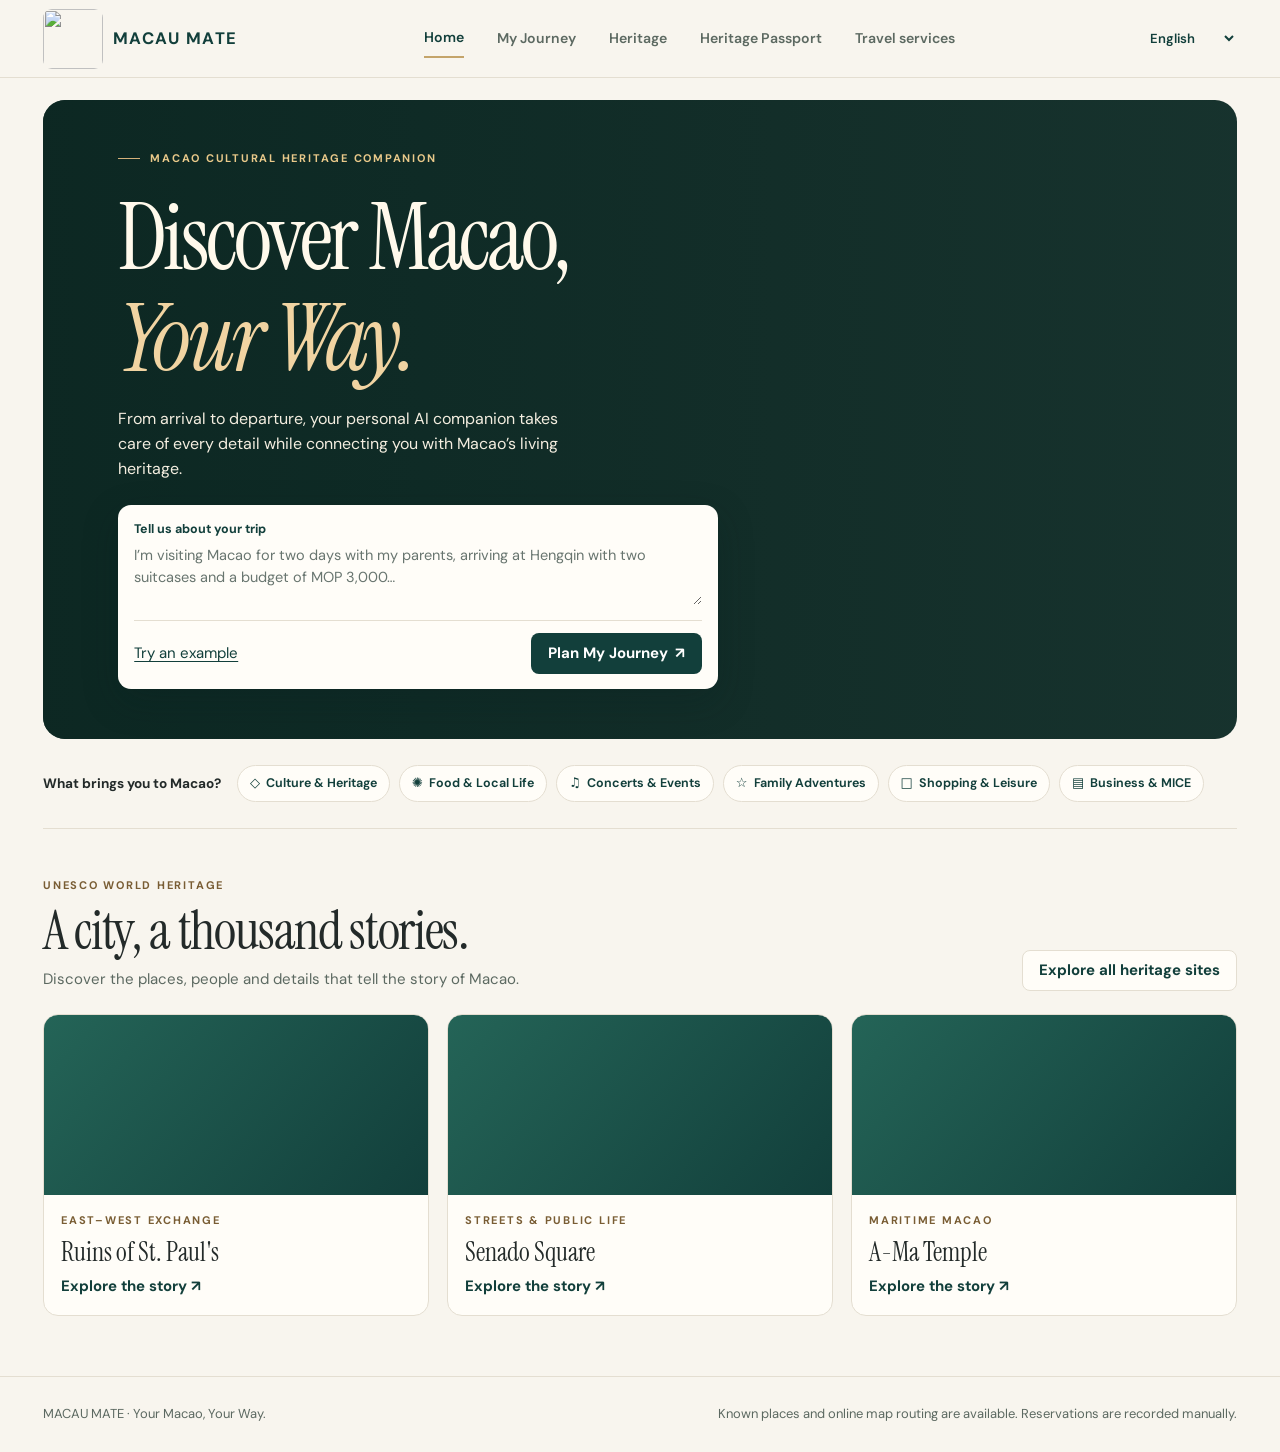
==== web/macau-mate/index.html @ 0d0228ab "Publish MACAU MATE public guest site with existing AI and map services" ====
<!doctype html>
<html lang="en">
  <head>
    <meta charset="utf-8" />
    <meta name="viewport" content="width=device-width, initial-scale=1" />
    <meta name="theme-color" content="#123f3b" />
    <meta
      name="description"
      content="Plan your visit to Macao and discover its living cultural heritage."
    />
    <title>MACAU MATE · Your Macao, Your Way.</title>
    <link rel="preconnect" href="https://fonts.googleapis.com" />
    <link rel="preconnect" href="https://fonts.gstatic.com" crossorigin />
    <link
      href="https://fonts.googleapis.com/css2?family=DM+Sans:wght@400;500;600;700&family=Instrument+Serif:ital@0;1&display=swap"
      rel="stylesheet"
    />
    <style>
:root {
  --ink: #232a29;
  --green: #123f3b;
  --green2: #245950;
  --gold: #c4a46a;
  --ivory: #f8f5ee;
  --pale: #e8efeb;
  --line: #e4ded1;
  --muted: #5c6961;
  --paper: #fffdf8;
  --serif: 'Instrument Serif', Georgia, 'Songti SC', 'Noto Serif CJK SC', serif;
  --sans: 'DM Sans', system-ui, sans-serif;
}
* {
  box-sizing: border-box;
}
body {
  margin: 0;
  color: var(--ink);
  background: var(--ivory);
  font: 15px/1.55 var(--sans);
}
button,
input,
select,
textarea {
  font: inherit;
}
button,
a,
select {
  touch-action: manipulation;
}
button {
  cursor: pointer;
}
a {
  color: var(--green);
}
:focus-visible {
  outline: 3px solid #b99556;
  outline-offset: 3px;
}
button:disabled {
  opacity: 0.48;
  cursor: not-allowed;
}
img {
  max-width: 100%;
  display: block;
}
h1,
h2,
h3,
p {
  margin: 0;
}
h1,
h2,
h3 {
  line-height: 1.08;
}
h1,
h2 {
  font-family: var(--serif);
  font-weight: 400;
}
h3 {
  font-weight: 650;
}
h1 {
  font-size: clamp(3rem, 7vw, 6.2rem);
  letter-spacing: -0.04em;
}
h2 {
  font-size: clamp(2.25rem, 4.2vw, 3.65rem);
  letter-spacing: -0.025em;
}
small,
.muted {
  color: var(--muted);
}
.wrap {
  width: min(1220px, calc(100% - 86px));
  margin-inline: auto;
}
.textlink {
  font-weight: 700;
  text-decoration: none;
}
.textlink:hover {
  text-decoration: underline;
}
.eyebrow {
  text-transform: uppercase;
  letter-spacing: 0.16em;
  font-weight: 700;
  font-size: 0.69rem;
  color: #795d34;
}
.sitehead {
  height: 78px;
  background: var(--ivory);
  border-bottom: 1px solid var(--line);
  position: sticky;
  top: 0;
  z-index: 10;
}
.headinner {
  display: flex;
  align-items: center;
  justify-content: space-between;
  gap: 22px;
  height: 100%;
}
.brand {
  border: 0;
  background: none;
  display: inline-flex;
  align-items: center;
  gap: 10px;
  color: var(--green);
  font-weight: 700;
  font-size: 1.04rem;
  letter-spacing: 0.08em;
  white-space: nowrap;
  padding: 0;
}
.brand-logo {
  display: block;
  width: 60px;
  height: 60px;
  flex: 0 0 60px;
  object-fit: contain;
  border-radius: 9px;
}
.brand-name {
  display: block;
}
.nav {
  display: flex;
  align-items: center;
  gap: clamp(10px, 3vw, 33px);
}
.nav button {
  border: 0;
  background: transparent;
  padding: 8px 0;
  color: var(--muted);
  white-space: nowrap;
  font-weight: 600;
  font-size: 0.88rem;
}
.nav button[aria-current='page'] {
  color: var(--green);
  border-bottom: 2px solid var(--gold);
}
.headright {
  display: flex;
  gap: 12px;
  align-items: center;
}
.lang {
  width: auto;
  max-width: 115px;
  padding: 7px 5px;
  background: transparent;
  border: 0;
  color: var(--green);
  font-weight: 600;
  font-size: 0.82rem;
}
.chip,
.tag {
  border-radius: 30px;
  display: inline-flex;
  align-items: center;
  gap: 6px;
  border: 1px solid var(--line);
  background: var(--paper);
  color: var(--green);
  font-weight: 650;
  font-size: 0.78rem;
  padding: 7px 12px;
}
.hero {
  margin-top: 22px;
  min-height: 576px;
  border-radius: 22px;
  position: relative;
  display: flex;
  align-items: center;
  overflow: hidden;
  background: #17332e;
  color: #fff9eb;
  isolation: isolate;
}
.hero:before {
  content: '';
  position: absolute;
  inset: 0;
  background:
    linear-gradient(
      90deg,
      rgba(12, 39, 34, 0.94) 0%,
      rgba(13, 41, 36, 0.83) 29%,
      rgba(14, 40, 35, 0.48) 59%,
      rgba(20, 45, 37, 0.07) 100%
    );
  z-index: -1;
}
.hero-inner {
  padding: 50px 6.3%;
  width: min(100%, 800px);
}
.hero .eyebrow {
  color: #e9c98a;
  margin-bottom: 20px;
  display: flex;
  align-items: center;
  gap: 10px;
}
.hero .eyebrow:before {
  content: '';
  width: 22px;
  height: 1px;
  background: #d4b17a;
}
.hero h1 {
  font-size: clamp(3.3rem, 7.3vw, 6.1rem);
}
.hero h1 em {
  color: #f1d4a2;
  font-weight: 400;
}
.hero p {
  font-size: 1rem;
  color: #f4eee0;
  max-width: 475px;
  margin-top: 18px;
}
.hero form {
  background: var(--paper);
  color: var(--green);
  max-width: 600px;
  border-radius: 13px;
  margin-top: 24px;
  padding: 15px 16px;
  box-shadow: 0 12px 35px #09201d43;
}
.hero label {
  font-weight: 700;
  font-size: 0.78rem;
  display: block;
}
.hero textarea {
  resize: vertical;
  min-height: 60px;
  margin: 5px 0 8px;
  width: 100%;
  border: 0;
  background: transparent;
  padding: 0;
  color: var(--ink);
  font-size: 0.91rem;
}
.hero textarea::placeholder {
  color: #68756f;
}
.hero-actions {
  display: flex;
  justify-content: space-between;
  align-items: center;
  gap: 8px;
  border-top: 1px solid var(--line);
  padding-top: 12px;
}
.button,
.plain,
.icon-btn {
  border: 1px solid transparent;
  border-radius: 8px;
  padding: 10px 16px;
  background: var(--green);
  color: white;
  font-weight: 700;
  text-decoration: none;
  display: inline-flex;
  align-items: center;
  justify-content: center;
  gap: 7px;
  line-height: 1.3;
  text-align: center;
}
.button:hover {
  background: var(--green2);
}
.button.gold {
  background: var(--gold);
  color: #182d27;
}
.button.gold:hover {
  background: #d7b779;
}
.button.secondary {
  background: var(--paper);
  color: var(--green);
  border-color: var(--line);
}
.button.secondary:hover,
.plain:hover,
.icon-btn:hover {
  background: var(--pale);
}
.plain,
.icon-btn {
  background: transparent;
  color: var(--green);
  padding: 6px 8px;
}
.icon-btn {
  width: 34px;
  height: 34px;
  padding: 0;
  border-color: var(--line);
}
.smallbtn {
  font-size: 0.78rem;
  padding: 6px 9px;
}
.link-btn {
  border: 0;
  background: none;
  color: var(--green);
  text-decoration: underline;
  text-underline-offset: 3px;
  font: inherit;
  cursor: pointer;
  padding: 0;
}
.quick {
  padding: 26px 0;
  border-bottom: 1px solid var(--line);
  display: flex;
  align-items: center;
  flex-wrap: wrap;
  gap: 9px;
}
.quick strong {
  font-size: 0.85rem;
  margin-right: 7px;
}
.chip:hover,
.chip[aria-pressed='true'] {
  background: var(--green);
  color: white;
  border-color: var(--green);
}
.chip span {
  font-size: 1.05em;
}
.section {
  padding: 48px 0 60px;
}
.section-head {
  display: flex;
  justify-content: space-between;
  gap: 18px;
  align-items: end;
  margin-bottom: 23px;
}
.section-head .eyebrow {
  margin-bottom: 8px;
}
.section-head p,
.page-title p {
  margin-top: 8px;
  color: var(--muted);
}
.cards {
  display: grid;
  grid-template-columns: repeat(3, minmax(0, 1fr));
  gap: 18px;
}
.place-card {
  background: var(--paper);
  border: 1px solid var(--line);
  border-radius: 15px;
  overflow: hidden;
  display: flex;
  flex-direction: column;
}
.place-card .thumb {
  height: 180px;
}
.thumb {
  position: relative;
  background: linear-gradient(130deg, #246457, #123f3b);
  overflow: hidden;
  display: grid;
  place-items: center;
  color: #f1d4a2;
  font: 4rem var(--serif);
}
.thumb img {
  height: 100%;
  width: 100%;
  object-fit: cover;
}
.thumb img[hidden],
.hero img[hidden] {
  display: none;
}
.place-card .pad {
  padding: 17px;
}
.place-card h3 {
  font-family: var(--serif);
  font-size: 1.62rem;
  font-weight: 400;
  margin: 9px 0;
}
.place-card .textlink {
  border: 0;
  background: transparent;
  color: var(--green);
  padding: 0;
}
.sitefoot {
  padding: 27px 0;
  color: var(--muted);
  border-top: 1px solid var(--line);
  font-size: 0.81rem;
}
.sitefoot .wrap {
  display: flex;
  gap: 8px 25px;
  justify-content: space-between;
  flex-wrap: wrap;
}
.innerpage {
  padding: 30px 0 65px;
  min-height: 70vh;
}
.page-title {
  margin-bottom: 24px;
}
.page-title .eyebrow {
  margin-bottom: 8px;
}
.sheet,
.panel,
.option,
.summary-card {
  border-radius: 15px;
  border: 1px solid var(--line);
  background: var(--paper);
  padding: 22px;
}
.sheet {
  max-width: 900px;
  margin: auto;
  padding: clamp(18px, 4vw, 34px);
}
.sheet form {
  margin-top: 20px;
}
.fieldgrid {
  display: grid;
  grid-template-columns: repeat(3, minmax(0, 1fr));
  gap: 15px;
}
.field {
  display: grid;
  gap: 6px;
  font-weight: 650;
  font-size: 0.85rem;
  min-width: 0;
}
.field:has(input[type='checkbox']) {
  display: flex;
  align-items: center;
}
.field input:not([type='checkbox']),
.field select,
.field textarea,
.searchbox,
input.searchbox {
  display: block;
  width: 100%;
  min-width: 0;
  border: 1px solid #cfcabe;
  background: #fffefb;
  padding: 9px;
  border-radius: 7px;
  color: var(--ink);
  font-weight: 500;
}
.field textarea {
  min-height: 76px;
  resize: vertical;
}
.wide {
  grid-column: 1/-1;
}
.field.block {
  margin-top: 12px;
}
.sheet details,
.panel details {
  margin: 15px 0;
  padding: 10px 0;
  border-top: 1px solid var(--line);
}
summary {
  font-weight: 700;
  color: var(--green);
  cursor: pointer;
  margin-bottom: 7px;
}
details[open] summary {
  margin-bottom: 14px;
}
.actions {
  display: flex;
  align-items: center;
  flex-wrap: wrap;
  gap: 8px;
}
.actions.end {
  justify-content: flex-end;
  margin-top: 20px;
}
.field-note,
.notice {
  margin: 12px 0;
  padding: 11px 13px;
  border: 1px solid var(--line);
  border-radius: 8px;
  background: #f6f2e8;
  color: #4f4d42;
  font-size: 0.85rem;
}
.notice.error {
  border-color: #d6ab93;
  background: #faede5;
  color: #6c3422;
}
.notice.good {
  background: var(--pale);
  border-color: #cfded4;
  color: var(--green);
}
.option {
  display: flex;
  flex-direction: column;
  gap: 13px;
  padding: 21px;
}
.option:nth-child(2) {
  border-color: #c3a36a;
}
.option h3 {
  font-family: var(--serif);
  font-size: 2rem;
  font-weight: 400;
  color: var(--green);
}
.option .button {
  align-self: stretch;
  margin-top: auto;
}
.option ul {
  padding-left: 18px;
  margin: 0;
}
.split {
  display: grid;
  grid-template-columns: minmax(0, 1.35fr) minmax(0, 1fr);
  gap: 18px;
  align-items: start;
}
.journey-head {
  display: flex;
  justify-content: space-between;
  align-items: end;
  gap: 12px;
  margin-bottom: 16px;
}
.journey-head .page-title {
  margin: 0;
}
.journey-head h2 {
  margin-bottom: 4px;
}
.journey-tools {
  display: flex;
  flex-wrap: wrap;
  gap: 7px;
  margin-bottom: 18px;
}
.metrics {
  display: grid;
  grid-template-columns: repeat(4, minmax(0, 1fr));
  gap: 11px;
  margin-bottom: 18px;
}
.summary-card {
  padding: 13px 14px;
  overflow-wrap: anywhere;
}
.summary-card strong {
  display: block;
  color: var(--green);
  font-size: 1.16rem;
  margin-top: 3px;
}
.summary-card small {
  line-height: 1.2;
}
.panel h3 {
  color: var(--green);
  margin-bottom: 11px;
}
.rightstack {
  display: grid;
  gap: 15px;
}
.tabs {
  display: flex;
  gap: 7px;
  flex-wrap: wrap;
  margin-bottom: 13px;
}
.tab {
  font-weight: 700;
  border: 1px solid var(--line);
  color: var(--green);
  background: var(--paper);
  border-radius: 7px;
  padding: 7px 11px;
}
.tab[aria-selected='true'] {
  background: var(--green);
  color: white;
  border-color: var(--green);
}
.timeline-head {
  display: flex;
  align-items: center;
  justify-content: space-between;
  gap: 8px;
}
.timeline {
  list-style: none;
  margin: 9px 0 0;
  padding: 0;
}
.eventrow {
  position: relative;
  border-left: 2px solid var(--line);
  padding: 0 0 13px 15px;
  margin-left: 8px;
}
.eventrow::before {
  content: '';
  position: absolute;
  left: -6px;
  top: 18px;
  width: 10px;
  height: 10px;
  border-radius: 50%;
  background: var(--gold);
  border: 2px solid var(--paper);
}
.eventrow.done::before {
  background: #5f9b7c;
}
.eventrow:last-child {
  padding-bottom: 0;
}
.eventcard {
  padding: 12px;
  border: 1px solid var(--line);
  border-radius: 9px;
  background: #fffefb;
}
.eventcard.selected {
  border-color: #a2814a;
  background: #f9f5e9;
}
.eventmain {
  display: flex;
  gap: 9px;
  justify-content: space-between;
  align-items: start;
}
.eventtitle {
  font-size: 0.98rem;
  font-weight: 700;
  background: none;
  border: 0;
  padding: 0;
  text-align: left;
  color: var(--green);
}
.eventmeta {
  display: flex;
  align-items: center;
  gap: 7px;
  flex-wrap: wrap;
  color: var(--muted);
  font-size: 0.8rem;
  margin-top: 4px;
}
.eventcard .actions {
  margin-top: 8px;
}
.timechip {
  font-variant-numeric: tabular-nums;
  color: #705632;
  font-weight: 700;
  white-space: nowrap;
  font-size: 0.84rem;
}
.bookrow {
  display: grid;
  gap: 6px;
  border-bottom: 1px solid var(--line);
  padding: 12px 0;
}
.bookrow:last-child {
  border-bottom: 0;
}
.bookrow h3 {
  margin: 0;
}
.budget-row {
  display: grid;
  grid-template-columns: 1.45fr 1fr 1fr;
  gap: 6px;
  align-items: center;
  border-bottom: 1px solid var(--line);
  padding: 7px 0;
  font-size: 0.84rem;
}
.budget-row > *:not(:first-child) {
  text-align: right;
}
.budget-bar {
  height: 8px;
  background: var(--pale);
  border-radius: 8px;
  margin: 11px 0;
  overflow: hidden;
}
.budget-bar i {
  height: 100%;
  background: var(--green);
  display: block;
}
.budget-bar i.over {
  background: #a24d2e;
}
.mapcanvas {
  height: 318px;
  background: #dce7dd;
  border: 1px solid #ccd6c9;
  border-radius: 10px;
  overflow: hidden;
  position: relative;
  isolation: isolate;
  touch-action: none;
}
.mapcanvas .tiles,
.mapcanvas canvas,
.mapcanvas .markers {
  position: absolute;
  inset: 0;
  pointer-events: none;
}
.mapcanvas .tiles img {
  position: absolute;
  width: 256px;
  height: 256px;
  max-width: none;
}
.mapcanvas .tiles img:not(.tile-ready) {
  visibility: hidden;
}
.map-base-status {
  position: absolute;
  z-index: 1;
  bottom: 20px;
  left: 9px;
  max-width: calc(100% - 18px);
  padding: 5px 8px;
  border-radius: 5px;
  background: var(--paper);
  color: var(--ink);
  font-size: 0.75rem;
  pointer-events: none;
}
.mapcanvas .credits {
  position: absolute;
  bottom: 0;
  right: 0;
  background: #fffe;
  font-size: 9px;
  padding: 1px 4px;
  color: var(--ink);
}
.mapcanvas .pin {
  position: absolute;
  pointer-events: auto;
  transform: translate(-50%, -50%);
  border: 2px solid white;
  border-radius: 50%;
  width: 29px;
  height: 29px;
  display: grid;
  place-items: center;
  color: white;
  background: var(--green);
  font-size: 0.72rem;
  font-weight: 700;
  box-shadow: 0 2px 6px #0005;
}
.mapcanvas .pin.active {
  background: #a1672d;
  z-index: 2;
}
.mapcanvas .controls {
  display: grid;
  gap: 4px;
  position: absolute;
  top: 9px;
  right: 9px;
}
.controls .icon-btn {
  background: var(--paper);
  border-color: #c6cdbf;
  font-size: 1.2rem;
}
.mapnote {
  margin-top: 10px;
}
.routelist {
  padding: 0;
  list-style: none;
  margin: 12px 0;
  display: grid;
  gap: 5px;
}
.routelist li {
  font-size: 0.77rem;
  border-top: 1px solid var(--line);
  padding: 6px 0;
  display: flex;
  gap: 5px;
  align-items: start;
  justify-content: space-between;
}
.photo-cap {
  font-size: 0.7rem;
  color: var(--muted);
  margin: 6px 0;
}
.heritage-layout {
  display: grid;
  grid-template-columns: minmax(0, 1.36fr) minmax(0, 1fr);
  gap: 18px;
  align-items: start;
}
.heritage-layout .thumb {
  height: 265px;
  border-radius: 10px;
}
.guide-copy {
  font-size: 1.05rem;
  color: var(--ink);
  line-height: 1.68;
  min-height: 95px;
}
.quiz-question {
  margin: 18px 0 14px;
  font-weight: 700;
  color: var(--green);
  line-height: 1.65;
  overflow-wrap: anywhere;
}
.quiz-options {
  display: grid;
  gap: 8px;
  padding: 12px;
  border: 1px solid #d4dfd8;
  border-radius: 12px;
  background: var(--pale);
  min-width: 0;
}
.quiz-option {
  display: flex;
  align-items: flex-start;
  gap: 12px;
  min-height: 46px;
  padding: 10px 12px;
  border: 1px solid transparent;
  border-radius: 8px;
  cursor: pointer;
  line-height: 1.5;
}
.quiz-option input[type='radio'] {
  flex: 0 0 18px;
  width: 18px;
  height: 18px;
  margin: 4px 0 0;
  accent-color: var(--green);
}
.quiz-option span { min-width: 0; overflow-wrap: anywhere; }
.quiz-option:has(input:checked) {
  background: #fffdf7;
  border-color: #a5b8ab;
}
.quiz-option:focus-within { outline: 2px solid var(--green); outline-offset: 2px; }
.quiz-actions { margin-top: 18px; align-items: center; }
.quiz-actions small { color: var(--muted, #636d67); flex: 1 1 160px; }
.quiz-status { margin: 16px 0 0; line-height: 1.6; }
.quiz-status.completed { color: var(--green); font-weight: 700; }
.quiz-status.completed small { display: block; font-weight: 400; color: var(--muted, #636d67); }
.quiz-status.error { color: #9b4039; }
.stampgrid {
  display: grid;
  grid-template-columns: repeat(4, minmax(0, 1fr));
  gap: 13px;
}
.stamp {
  display: flex;
  flex-direction: column;
  min-width: 0;
  text-align: left;
  border: 1px dashed #b8b3a5;
  border-radius: 13px;
  overflow: hidden;
  color: var(--green);
  background: var(--paper);
  padding: 0;
}
.stamp-photo {
  width: 100%;
  aspect-ratio: 16 / 10;
}
.stamp-info {
  display: grid;
  gap: 4px;
  padding: 11px 13px 13px;
}
.stamp.earned {
  border-style: solid;
  border-color: #a2814a;
  background: #faf3df;
}
.stamp.earned small {
  color: #795228;
  font-weight: 700;
}
.overlay {
  position: fixed;
  inset: 0;
  background: #122e27a8;
  z-index: 20;
  display: grid;
  place-items: center;
  padding: 15px;
}
.modal {
  width: min(100%, 660px);
  max-height: 92vh;
  overflow: auto;
  background: var(--paper);
  border: 1px solid var(--line);
  border-radius: 16px;
  padding: 23px;
  box-shadow: 0 15px 60px #102d2690;
}
.modalhead {
  display: flex;
  justify-content: space-between;
  gap: 10px;
  align-items: start;
  margin-bottom: 15px;
}
.modalhead h2 {
  font-size: 2.1rem;
}
.modal p {
  margin: 9px 0;
}
.modal textarea {
  min-height: 95px;
}
.modal .fieldgrid {
  grid-template-columns: repeat(2, minmax(0, 1fr));
}
.diffgrid {
  display: grid;
  grid-template-columns: 1fr 1fr;
  gap: 10px;
  margin-top: 10px;
}
.diffgrid ul {
  padding-left: 16px;
  margin: 5px 0;
  max-height: 160px;
  overflow: auto;
}
.diffgrid li {
  font-size: 0.82rem;
  margin: 3px 0;
}
.diffgrid section {
  padding: 10px;
  border: 1px solid var(--line);
  border-radius: 8px;
}
.diffmark {
  font-weight: 700;
  color: #875d36;
}
#message {
  position: fixed;
  right: 18px;
  bottom: 18px;
  z-index: 30;
  max-width: min(440px, 90vw);
  border-radius: 10px;
  background: var(--green);
  color: white;
  padding: 12px 16px;
  box-shadow: 0 9px 30px #123f3b45;
}
#message:empty {
  display: none;
}
.empty {
  padding: 30px;
  text-align: center;
}
.empty .button {
  margin-top: 13px;
}
.stack {
  display: grid;
  gap: 12px;
}
.rowline {
  display: flex;
  gap: 8px;
  align-items: center;
  justify-content: space-between;
}
.hero img.hero-photo {
  position: absolute;
  z-index: -2;
  inset: 0;
  width: 100%;
  height: 100%;
  object-fit: cover;
}
@media (max-width: 980px) {
  .wrap {
    width: calc(100% - 40px);
  }
  .headinner {
    gap: 10px;
  }
  .nav {
    gap: 13px;
  }
  .hero {
    min-height: 545px;
  }
  .metrics {
    grid-template-columns: repeat(2, minmax(0, 1fr));
  }
  .headright {
    gap: 4px;
  }
  .labellong {
    display: none;
  }
  .mapcanvas {
    height: 290px;
  }
}
@media (max-width: 720px) {
  .wrap {
    width: calc(100% - 24px);
  }
  .sitehead {
    height: auto;
  }
  .headinner {
    display: grid;
    grid-template-columns: 1fr auto;
    gap: 3px 8px;
    padding: 10px 0 4px;
  }
  .nav {
    grid-row: 2;
    grid-column: 1/-1;
    overflow: auto;
    justify-content: space-between;
    gap: 9px;
  }
  .nav button {
    font-size: 0.78rem;
    padding: 6px 0;
  }
  .brand {
    font-size: 0.88rem;
  }
  .brand-logo {
    width: 48px;
    height: 48px;
    flex-basis: 48px;
    border-radius: 7px;
  }
  .headright {
    justify-self: end;
  }
  .lang {
    font-size: 0.73rem;
    max-width: 91px;
  }
  .hero {
    min-height: 0;
    margin-top: 10px;
    border-radius: 15px;
  }
  .hero-inner {
    padding: 35px 18px 42px;
  }
  .hero:before {
    background: linear-gradient(90deg, rgba(12, 39, 34, 0.94), rgba(13, 41, 36, 0.64));
  }
  .hero p {
    margin-top: 10px;
  }
  .hero form {
    margin-top: 17px;
    padding: 12px;
  }
  .hero h1 {
    font-size: clamp(3.15rem, 12vw, 4.85rem);
  }
  .quick {
    padding: 16px 0;
  }
  .quick strong {
    width: 100%;
  }
  .section {
    padding: 27px 0;
  }
  .section-head,
  .journey-head {
    display: block;
  }
  .section-head .textlink,
  .journey-head .button {
    margin-top: 10px;
    display: inline-flex;
  }
  .cards,
  .split,
  .heritage-layout {
    grid-template-columns: 1fr;
  }
  .cards.compact {
    grid-template-columns: repeat(2, minmax(0, 1fr));
    gap: 9px;
  }
  .cards.compact .pad {
    padding: 10px;
  }
  .cards.compact .thumb {
    height: 105px;
  }
  .innerpage {
    padding-top: 22px;
  }
  .fieldgrid {
    grid-template-columns: repeat(2, minmax(0, 1fr));
  }
  .panel {
    padding: 14px;
  }
  .stampgrid {
    grid-template-columns: repeat(2, minmax(0, 1fr));
  }
  .mapcanvas {
    height: 290px;
  }
  .summary-card {
    padding: 10px;
  }
  .summary-card strong {
    font-size: 1rem;
  }
}
@media (prefers-reduced-motion: no-preference) {
  .button,
  .chip {
    transition:
      background 0.18s,
      color 0.18s;
  }
  .hero-inner,
  .innerpage {
    animation: appear 0.28s ease-out;
  }
  @keyframes appear {
    from {
      opacity: 0.85;
      transform: translateY(4px);
    }
    to {
      opacity: 1;
      transform: translateY(0);
    }
  }
}


/* Official catalogue and provider forms */
.service-form form { display:grid; gap:18px; }
.provider-card h3,.provider-card p { margin:16px 0; }
.provider-card .thumb { border-radius:16px; overflow:hidden; }
.service-record { overflow-wrap:anywhere; }
.service-record .actions { margin-top:16px; }
.service-icon { font-size:4rem; color:var(--gold,#c4a46a); }
.section-title { margin:36px 0 18px; }
.checkboxline { display:flex; align-items:start; gap:10px; margin:16px 0; }
.checkboxline input { width:22px; height:22px; flex-shrink:0; }
.request-text { white-space:pre-wrap; overflow-wrap:anywhere; font:inherit; }
@media(max-width:700px) { .sitehead .nav { gap:0; justify-content:space-between; } .sitehead .nav button { font-size:.76rem; padding-left:3px; padding-right:3px; } .service-record .button { width:100%; justify-content:center; } }

/* Complete directory and inspectable planning decisions. */
.directory-page > .field { margin-bottom:16px; }
.directory-page .place-card h3 { font-size:clamp(1.2rem,1.7vw,1.65rem); line-height:1.4; }
.catalogue-toolbar { display:flex; flex-wrap:wrap; align-items:center; justify-content:space-between; gap:12px; margin:22px 0; padding:16px 0; border-block:1px solid #dfdfd4; }
.catalogue-toolbar p { margin:0; color:var(--green); font-weight:700; }
.directory-list { display:grid; grid-template-columns:repeat(3,minmax(0,1fr)); gap:10px 22px; list-style:none; padding:0; }
.directory-list li { min-width:0; }
.directory-list button { display:flex; align-items:start; gap:12px; width:100%; height:100%; text-align:left; padding:14px; border:1px solid #d9dfd8; border-radius:10px; background:var(--paper); color:var(--green); line-height:1.5; cursor:pointer; }
.directory-number { color:#8f7448; font-size:.8rem; min-width:25px; padding-top:3px; }
.plan-reasoning { padding:12px 14px; border-radius:10px; background:var(--pale); margin:16px 0; }
.plan-reasoning p { margin:7px 0; line-height:1.6; font-size:.9rem; }
.plan-reasoning small,.transport-source { color:#63736b; }
.stop-reasons { font-size:.82rem; line-height:1.65; color:var(--green); margin:8px 0; }
.interest-options { display:flex; flex-wrap:wrap; gap:10px 18px; }
.interest-options .field { display:flex; flex-direction:row; align-items:center; margin:0; }
@media(max-width:700px) { .directory-list { grid-template-columns:1fr; } .catalogue-toolbar .actions { width:100%; } }

</style>
  </head>
  <body>
    <div id="app"></div>
    <div id="message" role="status" aria-live="polite"></div>
    <script>
(() => {
  // src/i18n.js
  var words = {};
  var table = `home|Home|\u9996\u9875|In\xEDcio|\u9996\u9801
journey|My Journey|\u6211\u7684\u65C5\u7A0B|A minha viagem|\u6211\u7684\u65C5\u7A0B
heritage|Heritage|\u6587\u5316\u9057\u4EA7|Patrim\xF3nio|\u6587\u5316\u907A\u7522
passport|Heritage Passport|\u6587\u5316\u62A4\u7167|Passaporte cultural|\u6587\u5316\u8B77\u7167
bookings|My Bookings|\u6211\u7684\u9884\u7EA6|As minhas reservas|\u6211\u7684\u9810\u7D04
live|Live Mode|\u5B9E\u9645\u89C4\u5212|Modo real|\u5BE6\u969B\u898F\u5283
liveActive|Live planning|\u89C4\u5212\u8FDB\u884C\u4E2D|Planeamento ativo|\u898F\u5283\u9032\u884C\u4E2D
heroLabel|MACAO CULTURAL HERITAGE COMPANION|\u6FB3\u95E8\u6587\u5316\u9057\u4EA7\u65C5\u884C\u52A9\u624B|GUIA DO PATRIM\xD3NIO DE MACAU|\u6FB3\u9580\u6587\u5316\u907A\u7522\u65C5\u884C\u52A9\u624B
heroA|Discover Macao,|\u63A2\u7D22\u6FB3\u95E8\uFF0C|Descubra Macau,|\u63A2\u7D22\u6FB3\u9580\uFF0C
heroB|Your Way.|\u6309\u4F60\u7684\u65B9\u5F0F\u3002|\xE0 sua maneira.|\u6309\u4F60\u7684\u65B9\u5F0F\u3002
heroBody|From arrival to departure, your personal AI companion takes care of every detail while connecting you with Macao\u2019s living heritage.|\u4ECE\u62B5\u6FB3\u5230\u79BB\u5883\uFF0C\u8BA9\u4F60\u7684\u65C5\u884C\u52A9\u624B\u534F\u8C03\u6BCF\u4E00\u6B65\uFF0C\u5E26\u4F60\u8D70\u8FDB\u6FB3\u95E8\u4ECD\u5728\u5EF6\u7EED\u7684\u6587\u5316\u9057\u4EA7\u3002|Da chegada \xE0 partida, o seu assistente pessoal de IA organiza os detalhes e aproxima-o do patrim\xF3nio vivo de Macau.|\u5F9E\u62B5\u6FB3\u5230\u96E2\u5883\uFF0C\u8B93\u4F60\u7684\u65C5\u884C\u52A9\u624B\u5354\u8ABF\u6BCF\u4E00\u6B65\uFF0C\u5E36\u4F60\u8D70\u9032\u6FB3\u9580\u4ECD\u5728\u5EF6\u7E8C\u7684\u6587\u5316\u907A\u7522\u3002
placeholder|I\u2019m visiting Macao for two days with my parents, arriving at Hengqin with two suitcases and a budget of MOP 3,000\u2026|\u6211\u548C\u7236\u6BCD\u5468\u672B\u4ECE\u6A2A\u7434\u53E3\u5CB8\u53BB\u6FB3\u95E8\u4E24\u5929\uFF0C\u5E26\u4E24\u4E2A\u5927\u884C\u674E\u7BB1\uFF0C\u60F3\u770B\u5386\u53F2\u5EFA\u7B51\u3001\u5403\u5730\u9053\u7F8E\u98DF\uFF0C\u9884\u7B97 3000 \u6FB3\u95E8\u5143\u2026\u2026|Vou passar dois dias em Macau com os meus pais. Chegamos por Hengqin com duas malas e um or\xE7amento de 3000 MOP\u2026|\u6211\u548C\u7236\u6BCD\u9031\u672B\u5F9E\u6A6B\u7434\u53E3\u5CB8\u53BB\u6FB3\u9580\u5169\u5929\uFF0C\u5E36\u5169\u500B\u5927\u884C\u674E\u7BB1\uFF0C\u60F3\u770B\u6B77\u53F2\u5EFA\u7BC9\u3001\u5403\u5730\u9053\u7F8E\u98DF\uFF0C\u9810\u7B97 3000 \u6FB3\u9580\u5143\u2026\u2026
tell|Tell us about your trip|\u8BF4\u8BF4\u4F60\u7684\u65C5\u884C\u8BA1\u5212|Conte-nos sobre a sua viagem|\u8AAA\u8AAA\u4F60\u7684\u65C5\u884C\u8A08\u5283
plan|Plan My Journey|\u5F00\u59CB\u89C4\u5212|Planear a viagem|\u958B\u59CB\u898F\u5283
try|Try an example|\u8BD5\u7528\u793A\u4F8B|Experimentar um exemplo|\u8A66\u7528\u793A\u4F8B
familyDemo|Two days with family|\u5BB6\u5EAD\u4E24\u65E5\u6E38|Dois dias em fam\xEDlia|\u5BB6\u5EAD\u5169\u65E5\u6E38
concertDemo|Culture before a concert|\u6F14\u5531\u4F1A\u524D\u7684\u6587\u5316\u4F53\u9A8C|Cultura antes de um concerto|\u6F14\u5531\u6703\u524D\u7684\u6587\u5316\u9AD4\u9A57
purpose|What brings you to Macao?|\u4F60\u4E3A\u4EC0\u4E48\u6765\u6FB3\u95E8\uFF1F|O que o traz a Macau?|\u4F60\u70BA\u4EC0\u9EBC\u4F86\u6FB3\u9580\uFF1F
culture|Culture & Heritage|\u6587\u5316\u4E0E\u9057\u4EA7|Cultura e patrim\xF3nio|\u6587\u5316\u8207\u907A\u7522
food|Food & Local Life|\u7F8E\u98DF\u4E0E\u5728\u5730\u751F\u6D3B|Gastronomia e vida local|\u7F8E\u98DF\u8207\u5728\u5730\u751F\u6D3B
event|Concerts & Events|\u6F14\u51FA\u4E0E\u6D3B\u52A8|Concertos e eventos|\u6F14\u51FA\u8207\u6D3B\u52D5
family|Family Adventures|\u5BB6\u5EAD\u51FA\u6E38|Viagem em fam\xEDlia|\u5BB6\u5EAD\u51FA\u904A
shopping|Shopping & Leisure|\u8D2D\u7269\u4E0E\u4F11\u95F2|Compras e lazer|\u8CFC\u7269\u8207\u4F11\u9592
business|Business & MICE|\u5546\u52A1\u4E0E\u4F1A\u5C55|Neg\xF3cios e eventos|\u5546\u52D9\u8207\u6703\u5C55
exploreTitle|A city, a thousand stories.|\u4E00\u5EA7\u57CE\uFF0C\u8BB8\u591A\u6545\u4E8B\u3002|Uma cidade, mil hist\xF3rias.|\u4E00\u5EA7\u57CE\uFF0C\u8A31\u591A\u6545\u4E8B\u3002
exploreBody|Discover the places, people and details that tell the story of Macao.|\u8D70\u8FD1\u5EFA\u7B51\u3001\u4EBA\u7269\u4E0E\u793E\u533A\uFF0C\u53D1\u73B0\u6FB3\u95E8\u7684\u6545\u4E8B\u3002|Descubra os lugares, as pessoas e os detalhes que contam a hist\xF3ria de Macau.|\u8D70\u8FD1\u5EFA\u7BC9\u3001\u4EBA\u7269\u8207\u793E\u5340\uFF0C\u767C\u73FE\u6FB3\u9580\u7684\u6545\u4E8B\u3002
world|UNESCO WORLD HERITAGE|\u8054\u5408\u56FD\u6559\u79D1\u6587\u7EC4\u7EC7\u4E16\u754C\u9057\u4EA7|PATRIM\xD3NIO MUNDIAL DA UNESCO|\u806F\u5408\u570B\u6559\u79D1\u6587\u7D44\u7E54\u4E16\u754C\u907A\u7522
details|Explore the story|\u67E5\u770B\u6587\u5316\u6545\u4E8B|Explorar a hist\xF3ria|\u67E5\u770B\u6587\u5316\u6545\u4E8B
allHeritage|Explore all heritage sites|\u67E5\u770B\u5168\u90E8\u9057\u4EA7\u5730\u70B9|Explorar todo o patrim\xF3nio|\u67E5\u770B\u5168\u90E8\u907A\u7522\u5730\u9EDE
exchange|East\u2013West exchange|\u4E2D\u897F\u6587\u5316\u4EA4\u6D41|Encontro entre Oriente e Ocidente|\u4E2D\u897F\u6587\u5316\u4EA4\u6D41
maritime|Maritime Macao|\u6FB3\u95E8\u6D77\u6E2F\u5386\u53F2|Macau mar\xEDtimo|\u6FB3\u9580\u6D77\u6E2F\u6B77\u53F2
civic|Streets & public life|\u8857\u533A\u4E0E\u516C\u5171\u751F\u6D3B|Ruas e vida p\xFAblica|\u8857\u5340\u8207\u516C\u5171\u751F\u6D3B
profile|Your travel details|\u4F60\u7684\u65C5\u884C\u6761\u4EF6|Detalhes da sua viagem|\u4F60\u7684\u65C5\u884C\u689D\u4EF6
profileHelp|Confirm the details that affect your route. You can come back and edit these later.|\u8BF7\u786E\u8BA4\u4F1A\u5F71\u54CD\u8DEF\u7EBF\u7684\u6761\u4EF6\uFF0C\u4E4B\u540E\u53EF\u4EE5\u56DE\u6765\u7EE7\u7EED\u4FEE\u6539\u3002|Confirme os dados que influenciam o percurso. Pode edit\xE1-los mais tarde.|\u8ACB\u78BA\u8A8D\u6703\u5F71\u97FF\u8DEF\u7DDA\u7684\u689D\u4EF6\uFF0C\u4E4B\u5F8C\u53EF\u4EE5\u56DE\u4F86\u7E7C\u7E8C\u4FEE\u6539\u3002
understood|What we understood|\u5DF2\u8BC6\u522B\u7684\u4FE1\u606F|O que entendemos|\u5DF2\u8B58\u5225\u7684\u4FE1\u606F
missing|Please confirm|\u8BF7\u786E\u8BA4|Confirme, por favor|\u8ACB\u78BA\u8A8D
optional|More preferences|\u66F4\u591A\u504F\u597D|Mais prefer\xEAncias|\u66F4\u591A\u504F\u597D
startDate|First travel date|\u9996\u65E5\u65E5\u671F|Data de in\xEDcio|\u9996\u65E5\u65E5\u671F
days|Days|\u65C5\u884C\u5929\u6570|Dias|\u65C5\u884C\u5929\u6578
people|Travellers|\u540C\u884C\u4EBA\u6570|Viajantes|\u540C\u884C\u4EBA\u6578
arrive|Arrival time|\u9884\u8BA1\u62B5\u6FB3\u65F6\u95F4|Hora de chegada|\u9810\u8A08\u62B5\u6FB3\u6642\u9593
port|Arrival point|\u5165\u5883\u53E3\u5CB8|Ponto de chegada|\u5165\u5883\u53E3\u5CB8
exit|Departure point|\u79BB\u5883\u53E3\u5CB8|Ponto de partida|\u96E2\u5883\u53E3\u5CB8
leave|Departure time|\u79BB\u5883\u65F6\u95F4|Hora de partida|\u96E2\u5883\u6642\u9593
buffer|Departure buffer (min)|\u79BB\u5883\u9884\u7559\u65F6\u95F4\uFF08\u5206\u949F\uFF09|Margem para a partida (min)|\u96E2\u5883\u9810\u7559\u6642\u9593\uFF08\u5206\u9418\uFF09
budget|Budget|\u9884\u7B97|Or\xE7amento|\u9810\u7B97
currency|Budget currency|\u9884\u7B97\u5E01\u79CD|Moeda do or\xE7amento|\u9810\u7B97\u5E63\u7A2E
perPerson|Budget per person|\u6309\u4EBA\u8BBE\u7F6E\u9884\u7B97|Or\xE7amento por pessoa|\u6309\u4EBA\u8A2D\u7F6E\u9810\u7B97
walking|Walking preferences|\u6B65\u884C\u4E0E\u901A\u884C|Prefer\xEAncias de caminhada|\u6B65\u884C\u8207\u901A\u884C
regular|Regular walking|\u6B63\u5E38\u6B65\u884C|Caminhada normal|\u6B63\u5E38\u6B65\u884C
low|Limit walking|\u5C3D\u91CF\u5C11\u8D70|Limitar as caminhadas|\u76E1\u91CF\u5C11\u8D70
stepfree|Step-free needed|\u9700\u8981\u65E0\u53F0\u9636\u901A\u884C|Precisa de acesso sem degraus|\u9700\u8981\u7121\u53F0\u968E\u901A\u884C
bags|Suitcases|\u884C\u674E\u7BB1\u6570\u91CF|Malas|\u884C\u674E\u7BB1\u6578\u91CF
bagSize|Luggage size|\u884C\u674E\u5927\u5C0F|Tamanho da bagagem|\u884C\u674E\u5927\u5C0F
small|Small|\u5C0F\u578B|Pequena|\u5C0F\u578B
large|Large|\u5927\u578B|Grande|\u5927\u578B
hotelStay|Accommodation|\u4F4F\u5BBF|Alojamento|\u4F4F\u5BBF
needHotel|Still looking for a hotel|\u5C1A\u672A\u5B89\u6392\u9152\u5E97|Ainda sem hotel|\u5C1A\u672A\u5B89\u6392\u9152\u5E97
bookedHotel|Hotel already booked|\u5DF2\u8BA2\u9152\u5E97|Hotel reservado|\u5DF2\u8A02\u9152\u5E97
noHotel|No hotel needed|\u65E0\u9700\u9152\u5E97|Sem necessidade de hotel|\u7121\u9700\u9152\u5E97
hotelChoice|Hotel / suggested area|\u9152\u5E97\u6216\u5EFA\u8BAE\u533A\u57DF|Hotel ou zona sugerida|\u9152\u5E97\u6216\u5EFA\u8B70\u5340\u57DF
hotelName|Hotel name and address (optional)|\u9152\u5E97\u540D\u79F0\u4E0E\u5730\u5740\uFF08\u9009\u586B\uFF09|Nome e morada do hotel (opcional)|\u9152\u5E97\u540D\u7A31\u8207\u5730\u5740\uFF08\u9078\u586B\uFF09
hotelCost|Confirmed hotel total|\u5DF2\u786E\u8BA4\u4F4F\u5BBF\u603B\u4EF7|Total confirmado do hotel|\u5DF2\u78BA\u8A8D\u4F4F\u5BBF\u7E3D\u50F9
luggageConfirmed|Luggage storage confirmed with my hotel|\u5DF2\u4E0E\u9152\u5E97\u786E\u8BA4\u5BC4\u5B58\u884C\u674E|Dep\xF3sito de bagagem confirmado com o hotel|\u5DF2\u8207\u9152\u5E97\u78BA\u8A8D\u5BC4\u5B58\u884C\u674E
transport|Transport|\u4EA4\u901A|Transporte|\u4EA4\u901A
auto|Automatic|\u81EA\u52A8|Autom\xE1tico|\u81EA\u52D5
walk|Walk|\u6B65\u884C|A p\xE9|\u6B65\u884C
taxi|Taxi|\u51FA\u79DF\u8F66|T\xE1xi|\u51FA\u79DF\u8ECA
transit|Public transport|\u516C\u5171\u4EA4\u901A|Transportes p\xFAblicos|\u516C\u5171\u4EA4\u901A
diet|Dietary requirements|\u996E\u98DF\u504F\u597D\u6216\u7981\u5FCC|Requisitos alimentares|\u98F2\u98DF\u504F\u597D\u6216\u7981\u5FCC
extra|Other requirements or interests|\u5176\u4ED6\u8981\u6C42\u6216\u5174\u8DA3|Outros requisitos ou interesses|\u5176\u4ED6\u8981\u6C42\u6216\u8208\u8DA3
children|Children travelling|\u6709\u513F\u7AE5\u540C\u884C|Viajam crian\xE7as|\u6709\u5152\u7AE5\u540C\u884C
seniors|Older adults travelling|\u6709\u957F\u8005\u540C\u884C|Viajam idosos|\u6709\u9577\u8005\u540C\u884C
fixedEvent|Fixed activity|\u56FA\u5B9A\u6D3B\u52A8|Atividade fixa|\u56FA\u5B9A\u6D3B\u52D5
fixedLocation|Venue|\u5730\u70B9|Local|\u5730\u9EDE
fixedTime|Start time|\u5F00\u59CB\u65F6\u95F4|Hora de in\xEDcio|\u958B\u59CB\u6642\u9593
fixedDuration|Duration (min)|\u65F6\u957F\uFF08\u5206\u949F\uFF09|Dura\xE7\xE3o (min)|\u6642\u9577\uFF08\u5206\u9418\uFF09
bookingName|Reservation name|\u9884\u7EA6\u540D\u79F0|Nome da reserva|\u9810\u7D04\u540D\u7A31
bookingCost|Confirmed cost (MOP)|\u5DF2\u786E\u8BA4\u8D39\u7528\uFF08\u6FB3\u95E8\u5143\uFF09|Custo confirmado (MOP)|\u5DF2\u78BA\u8A8D\u8CBB\u7528\uFF08\u6FB3\u9580\u5143\uFF09
eventTitle|Concert|\u6F14\u5531\u4F1A|Concerto|\u6F14\u5531\u6703
dinnerTitle|Dinner reservation|\u665A\u9910\u9884\u7EA6|Reserva de jantar|\u665A\u9910\u9810\u7D04
bookingRef|Confirmation reference|\u9884\u7EA6\u786E\u8BA4\u8D44\u6599|Refer\xEAncia da reserva|\u9810\u7D04\u78BA\u8A8D\u8CC7\u6599
bookingCancel|Cancellation terms|\u53D6\u6D88\u6761\u4EF6|Condi\xE7\xF5es de cancelamento|\u53D6\u6D88\u689D\u4EF6
bookingLink|External booking URL|\u5916\u90E8\u9884\u7EA6\u94FE\u63A5|Liga\xE7\xE3o para a reserva|\u5916\u90E8\u9810\u7D04\u93C8\u63A5
generate|Generate three routes|\u751F\u6210\u4E09\u79CD\u8DEF\u7EBF|Gerar tr\xEAs percursos|\u751F\u6210\u4E09\u7A2E\u8DEF\u7DDA
back|Back|\u8FD4\u56DE|Voltar|\u8FD4\u56DE
cancel|Cancel|\u53D6\u6D88|Cancelar|\u53D6\u6D88
save|Save|\u4FDD\u5B58|Guardar|\u4FDD\u5B58
choose|Choose this journey|\u9009\u62E9\u6B64\u8DEF\u7EBF|Escolher este percurso|\u9078\u64C7\u6B64\u8DEF\u7DDA
routeOptions|Find your kind of journey.|\u9009\u4E00\u6761\u9002\u5408\u4F60\u7684\u8DEF\u7EBF\u3002|Encontre o seu percurso.|\u9078\u4E00\u689D\u9069\u5408\u4F60\u7684\u8DEF\u7DDA\u3002
routeHelp|Three routes based on your timing, interests and travel priorities.|\u6839\u636E\u65F6\u95F4\u3001\u5174\u8DA3\u548C\u65C5\u884C\u4F18\u5148\u6761\u4EF6\u751F\u6210\u4E09\u6761\u8DEF\u7EBF\u3002|Tr\xEAs percursos de acordo com os seus hor\xE1rios, interesses e prioridades.|\u6839\u64DA\u6642\u9593\u3001\u8208\u8DA3\u548C\u65C5\u884C\u512A\u5148\u689D\u4EF6\u751F\u6210\u4E09\u689D\u8DEF\u7DDA\u3002
rich|Heritage Rich|\u6DF1\u5EA6\u6587\u5316|Patrim\xF3nio em destaque|\u6DF1\u5EA6\u6587\u5316
comfort|Comfort First|\u8212\u9002\u4F18\u5148|Conforto primeiro|\u8212\u9069\u512A\u5148
smart|Budget Smart|\u9884\u7B97\u4F18\u5148|Economia primeiro|\u9810\u7B97\u512A\u5148
richDesc|Makes room for longer visits and more connections between heritage sites.|\u4E3A\u6587\u5316\u5730\u70B9\u9884\u7559\u66F4\u591A\u53C2\u89C2\u65F6\u95F4\uFF0C\u4E32\u8054\u76F8\u5173\u7684\u6587\u5316\u6545\u4E8B\u3002|Reserva mais tempo para as visitas e liga mais locais patrimoniais.|\u70BA\u6587\u5316\u5730\u9EDE\u9810\u7559\u66F4\u591A\u53C3\u89C0\u6642\u9593\uFF0C\u4E32\u806F\u76F8\u95DC\u7684\u6587\u5316\u6545\u4E8B\u3002
comfortDesc|Groups nearby stops and reduces walking and transfers where possible.|\u96C6\u4E2D\u76F8\u8FD1\u5730\u70B9\uFF0C\u5C3D\u91CF\u51CF\u5C11\u6B65\u884C\u4E0E\u6362\u4E58\u3002|Agrupa paragens pr\xF3ximas e reduz caminhadas e transbordos.|\u96C6\u4E2D\u76F8\u8FD1\u5730\u9EDE\uFF0C\u76E1\u91CF\u6E1B\u5C11\u6B65\u884C\u8207\u63DB\u4E58\u3002
smartDesc|Prioritises free heritage stops and economical transport options.|\u4F18\u5148\u4FDD\u7559\u514D\u8D39\u6587\u5316\u4F53\u9A8C\u5E76\u91C7\u7528\u7ECF\u6D4E\u4EA4\u901A\u65B9\u6848\u3002|D\xE1 prioridade ao patrim\xF3nio gratuito e a transportes econ\xF3micos.|\u512A\u5148\u4FDD\u7559\u514D\u8CBB\u6587\u5316\u9AD4\u9A57\u4E26\u63A1\u7528\u7D93\u6FDF\u4EA4\u901A\u65B9\u6848\u3002
arrival|Arrival|\u62B5\u6FB3|Chegada|\u62B5\u6FB3
departure|Departure checkpoint|\u79BB\u5883\u529E\u7406|Controlo de partida|\u96E2\u5883\u8FA6\u7406
hotel|Hotel|\u4F4F\u5BBF|Hotel|\u4F4F\u5BBF
hotelVisit|Hotel stop / check-in|\u524D\u5F80\u9152\u5E97\uFF0F\u5165\u4F4F|Passagem pelo hotel / check-in|\u524D\u5F80\u9152\u5E97\uFF0F\u5165\u4F4F
hotelHold|Hotel luggage drop|\u5230\u9152\u5E97\u653E\u884C\u674E|Deixar a bagagem no hotel|\u5230\u9152\u5E97\u653E\u884C\u674E
hotelCheck|Verify hotel luggage storage|\u786E\u8BA4\u9152\u5E97\u5BC4\u5B58|Confirmar dep\xF3sito no hotel|\u78BA\u8A8D\u9152\u5E97\u5BC4\u5B58
holdReview|Verify luggage arrangements|\u6838\u5BF9\u884C\u674E\u5B89\u6392|Verificar o dep\xF3sito de bagagem|\u6838\u5C0D\u884C\u674E\u5B89\u6392
pickup|Collect luggage / check out|\u53D6\u884C\u674E\uFF0F\u9000\u623F|Recolher bagagem / check-out|\u53D6\u884C\u674E\uFF0F\u9000\u623F
meal|Local meal & rest|\u5F53\u5730\u9910\u996E\u4E0E\u4F11\u606F|Refei\xE7\xE3o local e descanso|\u7576\u5730\u9910\u98F2\u8207\u4F11\u606F
snack|Snack & short break|\u5C0F\u98DF\u4E0E\u77ED\u4F11|Lanche e pausa curta|\u5C0F\u98DF\u8207\u77ED\u4F11
visit|Heritage visit|\u6587\u5316\u9057\u4EA7\u53C2\u89C2|Visita patrimonial|\u6587\u5316\u907A\u7522\u53C3\u89C0
reserve|Emergency reserve|\u5E94\u6025\u9884\u7559|Reserva de emerg\xEAncia|\u61C9\u6025\u9810\u7559
foodCost|Food & beverage|\u9910\u996E|Alimenta\xE7\xE3o e bebidas|\u9910\u98F2
transportCost|Transportation|\u4EA4\u901A|Transporte|\u4EA4\u901A
cultureCost|Cultural activities|\u6587\u5316\u6D3B\u52A8|Atividades culturais|\u6587\u5316\u6D3B\u52D5
shoppingCost|Shopping|\u8D2D\u7269|Compras|\u8CFC\u7269
arrivalTitle|You\u2019ve arrived in Macao!|\u6B22\u8FCE\u62B5\u8FBE\u6FB3\u95E8\uFF01|Chegou a Macau!|\u6B61\u8FCE\u62B5\u9054\u6FB3\u9580\uFF01
arrivalBody|Choose your first step. We\u2019ll update your route around it.|\u9009\u62E9\u62B5\u6FB3\u540E\u7684\u7B2C\u4E00\u6B65\uFF0C\u884C\u7A0B\u4F1A\u968F\u4E4B\u8C03\u6574\u3002|Escolha o primeiro passo. Ajustaremos o itiner\xE1rio.|\u9078\u64C7\u62B5\u6FB3\u5F8C\u7684\u7B2C\u4E00\u6B65\uFF0C\u884C\u7A0B\u6703\u96A8\u4E4B\u8ABF\u6574\u3002
goHotel|Go to my hotel|\u5148\u53BB\u9152\u5E97|Ir ao hotel|\u5148\u53BB\u9152\u5E97
storeBags|Store my luggage|\u5148\u5BC4\u5B58\u884C\u674E|Depositar a bagagem|\u5148\u5BC4\u5B58\u884C\u674E
startExplore|Start exploring|\u76F4\u63A5\u5F00\u59CB\u89C2\u5149|Come\xE7ar a explorar|\u76F4\u63A5\u958B\u59CB\u89C0\u5149
compare|Compare transport|\u6BD4\u8F83\u4EA4\u901A|Comparar transportes|\u6BD4\u8F03\u4EA4\u901A
storageNotice|Storage, pricing and hours require direct confirmation. A hotel pin is a place reference.|\u5BC4\u5B58\u653F\u7B56\u3001\u4EF7\u683C\u548C\u65F6\u6BB5\u9700\u5411\u5546\u6237\u786E\u8BA4\u3002\u9152\u5E97\u56FE\u9489\u4EC5\u4F5C\u4F4D\u7F6E\u53C2\u8003\u3002|Confirme o dep\xF3sito, os pre\xE7os e os hor\xE1rios com o estabelecimento. O marcador do hotel indica a localiza\xE7\xE3o.|\u5BC4\u5B58\u653F\u7B56\u3001\u50F9\u683C\u548C\u6642\u6BB5\u9700\u5411\u5546\u6236\u78BA\u8A8D\u3002\u9152\u5E97\u5716\u91D8\u50C5\u4F5C\u4F4D\u7F6E\u53C3\u8003\u3002
map|Map|\u5730\u56FE|Mapa|\u5730\u5716
timeline|Timeline|\u65E5\u7A0B\u65F6\u95F4\u8F74|Cronologia|\u65E5\u7A0B\u6642\u9593\u8EF8
day|Day|\u7B2C {n} \u5929|Dia|\u7B2C {n} \u5929
todayRoute|Day route|\u5F53\u5929\u8DEF\u7EBF|Percurso do dia|\u7576\u5929\u8DEF\u7DDA
progress|Trip progress|\u884C\u7A0B\u8FDB\u5EA6|Progresso|\u884C\u7A0B\u9032\u5EA6
nextStop|Next stop|\u4E0B\u4E00\u7AD9|Pr\xF3xima paragem|\u4E0B\u4E00\u7AD9
suggested|Suggested departure|\u5EFA\u8BAE\u51FA\u53D1|Partida sugerida|\u5EFA\u8B70\u51FA\u767C
complete|Mark complete|\u6807\u8BB0\u5DF2\u5B8C\u6210|Marcar como conclu\xEDdo|\u6A19\u8A18\u5DF2\u5B8C\u6210
undo|Undo completion|\u64A4\u9500\u5B8C\u6210|Anular conclus\xE3o|\u64A4\u92B7\u5B8C\u6210
done|Completed|\u5DF2\u5B8C\u6210|Conclu\xEDdo|\u5DF2\u5B8C\u6210
fixed|Fixed reservation|\u56FA\u5B9A\u9884\u7EA6|Reserva fixa|\u56FA\u5B9A\u9810\u7D04
edit|Edit|\u7F16\u8F91|Editar|\u7DE8\u8F2F
remove|Remove|\u5220\u9664|Remover|\u522A\u9664
addStop|Add a stop|\u65B0\u589E\u4E00\u7AD9|Adicionar paragem|\u65B0\u589E\u4E00\u7AD9
minutes|min|\u5206\u949F|min|\u5206\u9418
noTrip|You haven\u2019t started a journey yet.|\u4F60\u8FD8\u6CA1\u6709\u89C4\u5212\u65C5\u7A0B\u3002|Ainda n\xE3o planeou uma viagem.|\u4F60\u9084\u6C92\u6709\u898F\u5283\u65C5\u7A0B\u3002
estimated|Estimated|\u9884\u8BA1|Estimado|\u9810\u8A08
confirmed|Confirmed|\u5DF2\u786E\u8BA4|Confirmado|\u5DF2\u78BA\u8A8D
unquoted|Unquoted|\u5F85\u62A5\u4EF7|Sem cota\xE7\xE3o|\u5F85\u5831\u50F9
remaining|Remaining budget|\u5269\u4F59\u9884\u7B97|Or\xE7amento restante|\u5269\u9918\u9810\u7B97
total|Estimated total|\u9884\u8BA1\u603B\u989D|Total estimado|\u9810\u8A08\u7E3D\u984D
over|This route is over budget. Try the Budget Smart route, reduce meal spending or review fixed costs.|\u9884\u8BA1\u8D39\u7528\u8D85\u51FA\u4E0A\u9650\u3002\u53EF\u8BD5\u7528\u9884\u7B97\u4F18\u5148\u65B9\u6848\u3001\u964D\u4F4E\u9910\u996E\u9884\u7B97\u6216\u68C0\u67E5\u56FA\u5B9A\u8D39\u7528\u3002|O percurso ultrapassa o or\xE7amento. Experimente a op\xE7\xE3o econ\xF3mica, reduza custos de alimenta\xE7\xE3o ou reveja os custos fixos.|\u9810\u8A08\u8CBB\u7528\u8D85\u51FA\u4E0A\u9650\u3002\u53EF\u8A66\u7528\u9810\u7B97\u512A\u5148\u65B9\u6848\u3001\u964D\u4F4E\u9910\u98F2\u9810\u7B97\u6216\u6AA2\u67E5\u56FA\u5B9A\u8CBB\u7528\u3002
budgetNote|Planning estimates in MOP. Unquoted items may change the total.|\u884C\u7A0B\u8D39\u7528\u4E3A\u6FB3\u95E8\u5143\u4F30\u7B97\uFF0C\u5F85\u62A5\u4EF7\u9879\u76EE\u53EF\u80FD\u6539\u53D8\u603B\u989D\u3002|Estimativas em MOP. Os itens sem cota\xE7\xE3o podem alterar o total.|\u884C\u7A0B\u8CBB\u7528\u70BA\u6FB3\u9580\u5143\u4F30\u7B97\uFF0C\u5F85\u5831\u50F9\u9805\u76EE\u53EF\u80FD\u6539\u8B8A\u7E3D\u984D\u3002
routingNote|Initial travel blocks are planning allowances. Get a routed distance below. Opening hours and access need confirmation.|\u521D\u59CB\u4EA4\u901A\u65F6\u6BB5\u662F\u89C4\u5212\u9884\u7559\u3002\u53EF\u5728\u4E0B\u65B9\u67E5\u8BE2\u5B9E\u9645\u8DEF\u7EBF\u8DDD\u79BB\u3002\u5F00\u653E\u65F6\u95F4\u4E0E\u901A\u884C\u6761\u4EF6\u9700\u786E\u8BA4\u3002|Os tempos iniciais s\xE3o margens de planeamento. Consulte abaixo a dist\xE2ncia do percurso. Confirme hor\xE1rios e acessos.|\u521D\u59CB\u4EA4\u901A\u6642\u6BB5\u662F\u898F\u5283\u9810\u7559\u3002\u53EF\u5728\u4E0B\u65B9\u67E5\u8A62\u5BE6\u969B\u8DEF\u7DDA\u8DDD\u96E2\u3002\u958B\u653E\u6642\u9593\u8207\u901A\u884C\u689D\u4EF6\u9700\u78BA\u8A8D\u3002
accessNote|Step-free access remains unverified. Confirm with venues and transport operators before travelling.|\u65E0\u53F0\u9636\u901A\u884C\u5F85\u6838\u5B9E\uFF0C\u51FA\u53D1\u524D\u8BF7\u5411\u573A\u5730\u548C\u4EA4\u901A\u8FD0\u8425\u65B9\u786E\u8BA4\u3002|O acesso sem degraus ainda n\xE3o foi verificado. Confirme com os locais e operadores antes de viajar.|\u7121\u53F0\u968E\u901A\u884C\u5F85\u8988\u5BE6\uFF0C\u51FA\u767C\u524D\u8ACB\u5411\u5834\u5730\u548C\u4EA4\u901A\u904B\u71DF\u65B9\u78BA\u8A8D\u3002
hoursNote|Check official opening hours before visiting. Respect worship, signage and photography rules.|\u53C2\u89C2\u524D\u8BF7\u67E5\u8BE2\u5B98\u65B9\u5F00\u653E\u65F6\u95F4\uFF0C\u5E76\u9075\u5B88\u793C\u62DC\u3001\u73B0\u573A\u6307\u793A\u548C\u6444\u5F71\u89C4\u5B9A\u3002|Verifique os hor\xE1rios oficiais e respeite as regras de culto, sinaliza\xE7\xE3o e fotografia.|\u53C3\u89C0\u524D\u8ACB\u67E5\u8A62\u5B98\u65B9\u958B\u653E\u6642\u9593\uFF0C\u4E26\u9075\u5B88\u79AE\u62DC\u3001\u73FE\u5834\u6307\u793A\u548C\u651D\u5F71\u898F\u5B9A\u3002
liveNote|Known places and online map routing are available. Reservations are recorded manually.|\u63D0\u4F9B\u5DF2\u77E5\u5730\u70B9\u4E0E\u5728\u7EBF\u5730\u56FE\u8DEF\u7EBF\u67E5\u8BE2\u3002\u9884\u7EA6\u7531\u7528\u6237\u624B\u52A8\u8BB0\u5F55\u3002|Est\xE3o dispon\xEDveis locais conhecidos e percursos em linha. As reservas s\xE3o registadas manualmente.|\u63D0\u4F9B\u5DF2\u77E5\u5730\u9EDE\u8207\u5728\u7DDA\u5730\u5716\u8DEF\u7DDA\u67E5\u8A62\u3002\u9810\u7D04\u7531\u7528\u6236\u624B\u52D5\u8A18\u9304\u3002
engineLocal|Local language parser active|\u672C\u5730\u8BED\u8A00\u89E3\u6790\u5DF2\u542F\u7528|An\xE1lise lingu\xEDstica local ativa|\u672C\u5730\u8A9E\u8A00\u89E3\u6790\u5DF2\u5553\u7528
engineAI|AI language service active|AI \u8BED\u8A00\u670D\u52A1\u5DF2\u542F\u7528|Servi\xE7o lingu\xEDstico de IA ativo|AI \u8A9E\u8A00\u670D\u52D9\u5DF2\u5553\u7528
directions|Get directions|\u67E5\u8BE2\u8DEF\u7EBF|Obter dire\xE7\xF5es|\u67E5\u8A62\u8DEF\u7DDA
locate|Use my location|\u4F7F\u7528\u6211\u7684\u4F4D\u7F6E|Usar a minha localiza\xE7\xE3o|\u4F7F\u7528\u6211\u7684\u4F4D\u7F6E
geoFail|Location unavailable. Check your browser permissions.|\u65E0\u6CD5\u53D6\u5F97\u4F4D\u7F6E\uFF0C\u8BF7\u68C0\u67E5\u6D4F\u89C8\u5668\u6743\u9650\u3002|Localiza\xE7\xE3o indispon\xEDvel. Verifique as permiss\xF5es do navegador.|\u7121\u6CD5\u53D6\u5F97\u4F4D\u7F6E\uFF0C\u8ACB\u6AA2\u67E5\u700F\u89BD\u5668\u6B0A\u9650\u3002
routeLoad|Finding routes\u2026|\u6B63\u5728\u67E5\u8BE2\u8DEF\u7EBF\u2026\u2026|A procurar percursos\u2026|\u6B63\u5728\u67E5\u8A62\u8DEF\u7DDA\u2026\u2026
routeFail|Routed distance is unavailable. Open navigation to check this leg.|\u6682\u65F6\u65E0\u6CD5\u67E5\u8BE2\u8DEF\u7EBF\u8DDD\u79BB\uFF0C\u53EF\u6253\u5F00\u5916\u90E8\u5BFC\u822A\u6838\u5BF9\u3002|A dist\xE2ncia do percurso est\xE1 indispon\xEDvel. Abra a navega\xE7\xE3o para verificar este tro\xE7o.|\u66AB\u6642\u7121\u6CD5\u67E5\u8A62\u8DEF\u7DDA\u8DDD\u96E2\uFF0C\u53EF\u6253\u958B\u5916\u90E8\u5C0E\u822A\u6838\u5C0D\u3002
routeEstimate|OpenStreetMap route estimate. Traffic and transit times can vary.|OpenStreetMap \u8DEF\u7EBF\u4F30\u7B97\uFF0C\u8DEF\u51B5\u4E0E\u516C\u4EA4\u65F6\u95F4\u4F1A\u53D8\u5316\u3002|Estimativa de percurso do OpenStreetMap. O tr\xE2nsito e os tempos de transporte podem variar.|OpenStreetMap \u8DEF\u7DDA\u4F30\u7B97\uFF0C\u8DEF\u6CC1\u8207\u516C\u4EA4\u6642\u9593\u6703\u8B8A\u5316\u3002
transitNote|Check official public transport routes and stop information.|\u8BF7\u67E5\u9605\u5B98\u65B9\u516C\u4EA4\u7EBF\u8DEF\u4E0E\u7AD9\u70B9\u4FE1\u606F\u3002|Consulte as linhas e paragens oficiais.|\u8ACB\u67E5\u95B1\u5B98\u65B9\u516C\u4EA4\u7DDA\u8DEF\u8207\u7AD9\u9EDE\u4FE1\u606F\u3002
navigation|Open in Maps|\u6253\u5F00\u5730\u56FE\u5BFC\u822A|Abrir no mapa|\u6253\u958B\u5730\u5716\u5C0E\u822A
address|Show Chinese place name|\u663E\u793A\u4E2D\u6587\u5730\u540D|Mostrar nome em chin\xEAs|\u986F\u793A\u4E2D\u6587\u5730\u540D
copy|Copy|\u590D\u5236|Copiar|\u8907\u88FD
copied|Copied|\u5DF2\u590D\u5236|Copiado|\u5DF2\u8907\u88FD
phrase|Please take me here.|\u8BF7\u5E26\u6211\u5230\u8FD9\u91CC\u3002|Por favor, leve-me at\xE9 aqui.|\u8ACB\u5E36\u6211\u5230\u9019\u88E1\u3002
guide|Heritage guide|\u6587\u5316\u5BFC\u89C8|Guia patrimonial|\u6587\u5316\u5C0E\u89BD
history|History Explorer|\u5386\u53F2\u63A2\u7D22|Explorar a hist\xF3ria|\u6B77\u53F2\u63A2\u7D22
architecture|Architecture & Art|\u5EFA\u7B51\u4E0E\u827A\u672F|Arquitetura e arte|\u5EFA\u7BC9\u8207\u85DD\u8853
familyGuide|Family Discovery|\u4EB2\u5B50\u63A2\u7D22|Descoberta em fam\xEDlia|\u89AA\u5B50\u63A2\u7D22
stories|Local Stories|\u5728\u5730\u6545\u4E8B|Hist\xF3rias locais|\u5728\u5730\u6545\u4E8B
sources|Sources|\u8D44\u6599\u6765\u6E90|Fontes|\u8CC7\u6599\u4F86\u6E90
nearby|See also|\u76F8\u5173\u6587\u5316\u5730\u70B9|Locais relacionados|\u76F8\u95DC\u6587\u5316\u5730\u9EDE
challenge|Cultural learning task|\u6587\u5316\u5B66\u4E60\u4EFB\u52A1|Desafio cultural|\u6587\u5316\u5B78\u7FD2\u4EFB\u52D9
check|Check answer|\u63D0\u4EA4\u7B54\u6848|Verificar resposta|\u63D0\u4EA4\u7B54\u6848
wrong|Take another look at the guide and try again.|\u518D\u770B\u770B\u5BFC\u89C8\u5185\u5BB9\uFF0C\u7136\u540E\u91CD\u8BD5\u3002|Releia o guia e tente de novo.|\u518D\u770B\u770B\u5C0E\u89BD\u5167\u5BB9\uFF0C\u7136\u5F8C\u91CD\u8A66\u3002
stampEarned|Stamp earned!|\u5DF2\u83B7\u5F97\u6587\u5316\u5370\u7AE0\uFF01|Carimbo conquistado!|\u5DF2\u7372\u5F97\u6587\u5316\u5370\u7AE0\uFF01
passportHelp|Read a guide and complete its observation question to earn its stamp.|\u9605\u8BFB\u6587\u5316\u5BFC\u89C8\uFF0C\u5B8C\u6210\u89C2\u5BDF\u9898\uFF0C\u5373\u53EF\u83B7\u5F97\u76F8\u5E94\u5370\u7AE0\u3002|Leia um guia e responda \xE0 quest\xE3o de observa\xE7\xE3o para ganhar o carimbo.|\u95B1\u8B80\u6587\u5316\u5C0E\u89BD\uFF0C\u5B8C\u6210\u89C0\u5BDF\u984C\uFF0C\u5373\u53EF\u7372\u5F97\u76F8\u61C9\u5370\u7AE0\u3002
stamps|Stamps collected|\u5DF2\u96C6\u5370\u7AE0|Carimbos recolhidos|\u5DF2\u96C6\u5370\u7AE0
locked|To discover|\u5F85\u63A2\u7D22|Por descobrir|\u5F85\u63A2\u7D22
bookHelp|Record bookings you have received from a provider. Confirmed reservations are protected during replanning.|\u8BB0\u5F55\u4F60\u4ECE\u5546\u6237\u6536\u5230\u7684\u9884\u7EA6\u3002\u91CD\u65B0\u89C4\u5212\u65F6\u4F1A\u4FDD\u7559\u5DF2\u786E\u8BA4\u7684\u9884\u7EA6\u3002|Registe as reservas recebidas do fornecedor. As reservas confirmadas s\xE3o protegidas no replaneamento.|\u8A18\u9304\u4F60\u5F9E\u5546\u6236\u6536\u5230\u7684\u9810\u7D04\u3002\u91CD\u65B0\u898F\u5283\u6642\u6703\u4FDD\u7559\u5DF2\u78BA\u8A8D\u7684\u9810\u7D04\u3002
addBooking|Record a reservation|\u5F55\u5165\u9884\u7EA6|Registar uma reserva|\u9304\u5165\u9810\u7D04
type|Reservation type|\u9884\u7EA6\u7C7B\u578B|Tipo de reserva|\u9810\u7D04\u985E\u578B
date|Date|\u65E5\u671F|Data|\u65E5\u671F
status|Status|\u72B6\u6001|Estado|\u72C0\u614B
createJourney|Start planning|\u5F00\u59CB\u89C4\u5212|Come\xE7ar a planear|\u958B\u59CB\u898F\u5283
noBookings|No reservations recorded yet.|\u8FD8\u6CA1\u6709\u9884\u7EA6\u8BB0\u5F55\u3002|Ainda n\xE3o h\xE1 reservas registadas.|\u9084\u6C92\u6709\u9810\u7D04\u8A18\u9304\u3002
external|Provider website|\u5546\u6237\u5B98\u7F51|Site do fornecedor|\u5546\u6236\u5B98\u7DB2
change|Change my plans|\u4E34\u65F6\u8C03\u6574\u8BA1\u5212|Alterar os meus planos|\u81E8\u6642\u8ABF\u6574\u8A08\u5283
changeHelp|Tell us what changed. Review the proposed route before applying it.|\u544A\u8BC9\u6211\u4EEC\u53D1\u751F\u4E86\u4EC0\u4E48\uFF0C\u5148\u6BD4\u8F83\u62DF\u8BAE\u8DEF\u7EBF\uFF0C\u518D\u786E\u8BA4\u4FDD\u5B58\u3002|Diga-nos o que mudou. Reveja o novo percurso antes de o aplicar.|\u544A\u8A34\u6211\u5011\u767C\u751F\u4E86\u4EC0\u9EBC\uFF0C\u5148\u6BD4\u8F03\u64EC\u8B70\u8DEF\u7DDA\uFF0C\u518D\u78BA\u8A8D\u4FDD\u5B58\u3002
changePlaceholder|It\u2019s raining, and I have a dinner reservation at 6 pm.|\u7A81\u7136\u4E0B\u96E8\u4E86\uFF0C\u800C\u4E14\u665A\u4E0A\u516D\u70B9\u6709\u9910\u5385\u9884\u7EA6\u3002|Est\xE1 a chover e tenho uma reserva de jantar \xE0s 18h.|\u7A81\u7136\u4E0B\u96E8\u4E86\uFF0C\u800C\u4E14\u665A\u4E0A\u516D\u9EDE\u6709\u9910\u5EF3\u9810\u7D04\u3002
rain|Unexpected rain|\u7A81\u9047\u4E0B\u96E8|Chuva inesperada|\u7A81\u9047\u4E0B\u96E8
delay|Arrival delayed by 2 hours|\u665A\u62B5\u8FBE\u4E24\u5C0F\u65F6|Chegada atrasada duas horas|\u665A\u62B5\u9054\u5169\u5C0F\u6642
mobility|Limit walking|\u51CF\u5C11\u6B65\u884C|Limitar as caminhadas|\u6E1B\u5C11\u6B65\u884C
cut|Reduce budget by 30%|\u9884\u7B97\u51CF\u5C11 30%|Reduzir or\xE7amento em 30%|\u9810\u7B97\u6E1B\u5C11 30%
preview|Preview changes|\u9884\u89C8\u6539\u52A8|Pr\xE9-visualizar altera\xE7\xF5es|\u9810\u89BD\u6539\u52D5
before|Before|\u539F\u884C\u7A0B|Antes|\u539F\u884C\u7A0B
after|Proposed|\u62DF\u8BAE\u884C\u7A0B|Proposta|\u64EC\u8B70\u884C\u7A0B
added|Added|\u65B0\u589E|Adicionado|\u65B0\u589E
removed|Removed|\u79FB\u9664|Removido|\u79FB\u9664
moved|Rescheduled|\u5DF2\u6539\u65F6\u95F4|Reagendado|\u5DF2\u6539\u6642\u9593
apply|Apply changes|\u786E\u8BA4\u6539\u7A0B|Aplicar altera\xE7\xF5es|\u78BA\u8A8D\u6539\u7A0B
historyList|Version history|\u884C\u7A0B\u7248\u672C|Hist\xF3rico de vers\xF5es|\u884C\u7A0B\u7248\u672C
restore|Restore|\u6062\u590D|Restaurar|\u6062\u5FA9
export|Export itinerary|\u5BFC\u51FA\u884C\u7A0B|Exportar itiner\xE1rio|\u5C0E\u51FA\u884C\u7A0B
delete|Delete trip|\u5220\u9664\u65C5\u7A0B|Apagar viagem|\u522A\u9664\u65C5\u7A0B
deleteAsk|Delete the current trip, reservations and itinerary history from this browser?|\u4ECE\u6B64\u6D4F\u89C8\u5668\u5220\u9664\u5F53\u524D\u65C5\u7A0B\u3001\u9884\u7EA6\u548C\u884C\u7A0B\u7248\u672C\uFF1F|Apagar a viagem, reservas e hist\xF3rico deste navegador?|\u5F9E\u6B64\u700F\u89BD\u5668\u522A\u9664\u7576\u524D\u65C5\u7A0B\u3001\u9810\u7D04\u548C\u884C\u7A0B\u7248\u672C\uFF1F
ask|Ask MACAU MATE|\u95EE\u6FB3\u65C5\u77E5\u97F3|Perguntar ao MACAU MATE|\u554F\u6FB3\u65C5\u77E5\u97F3
askHint|Ask about your next stop, budget, luggage or a heritage site.|\u8BE2\u95EE\u4E0B\u4E00\u7AD9\u3001\u9884\u7B97\u3001\u884C\u674E\u6216\u6587\u5316\u9057\u4EA7\u5730\u70B9\u3002|Pergunte sobre a pr\xF3xima paragem, or\xE7amento, bagagem ou patrim\xF3nio.|\u8A62\u554F\u4E0B\u4E00\u7AD9\u3001\u9810\u7B97\u3001\u884C\u674E\u6216\u6587\u5316\u907A\u7522\u5730\u9EDE\u3002
send|Send|\u53D1\u9001|Enviar|\u767C\u9001
editProfile|Edit trip details|\u4FEE\u6539\u65C5\u884C\u6761\u4EF6|Editar dados da viagem|\u4FEE\u6539\u65C5\u884C\u689D\u4EF6
conflict|A fixed activity conflicts with the available time or travel buffer. Review the arrival, departure or reservation time.|\u56FA\u5B9A\u6D3B\u52A8\u4E0E\u53EF\u7528\u65F6\u6BB5\u6216\u4EA4\u901A\u9884\u7559\u51B2\u7A81\u3002\u8BF7\u68C0\u67E5\u62B5\u79BB\u65F6\u95F4\u6216\u9884\u7EA6\u65F6\u95F4\u3002|Uma atividade fixa conflita com o hor\xE1rio ou margem de desloca\xE7\xE3o. Reveja a chegada, partida ou reserva.|\u56FA\u5B9A\u6D3B\u52D5\u8207\u53EF\u7528\u6642\u6BB5\u6216\u4EA4\u901A\u9810\u7559\u885D\u7A81\u3002\u8ACB\u6AA2\u67E5\u62B5\u96E2\u6642\u9593\u6216\u9810\u7D04\u6642\u9593\u3002
noChange|Describe a change to arrival, departure, weather, mobility, budget, a stop or a reservation.|\u8BF7\u63CF\u8FF0\u62B5\u79BB\u65F6\u95F4\u3001\u5929\u6C14\u3001\u6B65\u884C\u3001\u9884\u7B97\u3001\u6D3B\u52A8\u6216\u9884\u7EA6\u7684\u53D8\u5316\u3002|Descreva uma altera\xE7\xE3o na chegada, partida, tempo, mobilidade, or\xE7amento, paragem ou reserva.|\u8ACB\u63CF\u8FF0\u62B5\u96E2\u6642\u9593\u3001\u5929\u6C23\u3001\u6B65\u884C\u3001\u9810\u7B97\u3001\u6D3B\u52D5\u6216\u9810\u7D04\u7684\u8B8A\u5316\u3002
ready|Your trip is complete.|\u4F60\u7684\u65C5\u7A0B\u5DF2\u5B8C\u6210\u3002|A sua viagem terminou.|\u4F60\u7684\u65C5\u7A0B\u5DF2\u5B8C\u6210\u3002
settings|Trip settings|\u65C5\u7A0B\u8BBE\u7F6E|Defini\xE7\xF5es da viagem|\u65C5\u7A0B\u8A2D\u7F6E
confirmNeeded|Needs verification|\u5F85\u786E\u8BA4|A verificar|\u5F85\u78BA\u8A8D
close|Close|\u5173\u95ED|Fechar|\u95DC\u9589
startOver|New journey|\u5F00\u542F\u65B0\u65C5\u7A0B|Nova viagem|\u958B\u5553\u65B0\u65C5\u7A0B
startOverAsk|Replace the current trip when you choose a new route?|\u9009\u62E9\u65B0\u8DEF\u7EBF\u540E\u5C06\u66FF\u6362\u5F53\u524D\u884C\u7A0B\uFF0C\u7EE7\u7EED\u5417\uFF1F|Substituir a viagem atual quando escolher um novo percurso?|\u9078\u64C7\u65B0\u8DEF\u7DDA\u5F8C\u5C07\u66FF\u63DB\u7576\u524D\u884C\u7A0B\uFF0C\u7E7C\u7E8C\u55CE\uFF1F
powered|Your Intelligent Cultural Heritage Travel Companion|\u4F60\u7684\u667A\u80FD\u6587\u5316\u9057\u4EA7\u65C5\u884C\u52A9\u624B|O seu assistente inteligente para viagens de patrim\xF3nio cultural|\u4F60\u7684\u667A\u80FD\u6587\u5316\u907A\u7522\u65C5\u884C\u52A9\u624B
footer|Your Macao, Your Way.|\u4F60\u7684\u6FB3\u95E8\uFF0C\u7531\u4F60\u63A2\u7D22\u3002|Macau \xE0 sua maneira.|\u4F60\u7684\u6FB3\u9580\uFF0C\u7531\u4F60\u63A2\u7D22\u3002
rainReason|Rain: prioritised indoor sites with related cultural themes.|\u4E0B\u96E8\uFF1A\u4F18\u5148\u540C\u4E3B\u9898\u7684\u5BA4\u5185\u6587\u5316\u5730\u70B9\u3002|Chuva: prioridade a locais cobertos com temas semelhantes.|\u4E0B\u96E8\uFF1A\u512A\u5148\u540C\u4E3B\u984C\u7684\u5BA4\u5167\u6587\u5316\u5730\u9EDE\u3002
delayReason|Timing changed: adjusted flexible stops around fixed appointments.|\u65F6\u95F4\u53D8\u5316\uFF1A\u56F4\u7ED5\u56FA\u5B9A\u9884\u7EA6\u91CD\u6392\u5F39\u6027\u6D3B\u52A8\u3002|Hor\xE1rio alterado: ajust\xE1mos as paragens flex\xEDveis \xE0s reservas fixas.|\u6642\u9593\u8B8A\u5316\uFF1A\u570D\u7E5E\u56FA\u5B9A\u9810\u7D04\u91CD\u6392\u5F48\u6027\u6D3B\u52D5\u3002
mobilityReason|Mobility: shortened walking blocks and flagged unverified access.|\u6B65\u884C\u8C03\u6574\uFF1A\u7F29\u77ED\u6B65\u884C\u6BB5\uFF0C\u6807\u51FA\u5F85\u6838\u5B9E\u7684\u901A\u884C\u6761\u4EF6\u3002|Mobilidade: encurt\xE1mos as caminhadas e assinal\xE1mos acessos por verificar.|\u6B65\u884C\u8ABF\u6574\uFF1A\u7E2E\u77ED\u6B65\u884C\u6BB5\uFF0C\u6A19\u51FA\u5F85\u8988\u5BE6\u7684\u901A\u884C\u689D\u4EF6\u3002
cutReason|Budget: replaced higher-cost flexible choices and kept free heritage visits.|\u9884\u7B97\u8C03\u6574\uFF1A\u66FF\u6362\u8F83\u8D35\u7684\u5F39\u6027\u9009\u9879\uFF0C\u4FDD\u7559\u514D\u8D39\u7684\u6587\u5316\u4F53\u9A8C\u3002|Or\xE7amento: substitu\xEDmos op\xE7\xF5es flex\xEDveis mais caras e mantivemos visitas gratuitas.|\u9810\u7B97\u8ABF\u6574\uFF1A\u66FF\u63DB\u8F03\u8CB4\u7684\u5F48\u6027\u9078\u9805\uFF0C\u4FDD\u7559\u514D\u8CBB\u7684\u6587\u5316\u9AD4\u9A57\u3002
customReason|Rechecked remaining time, transport and cost around your changes.|\u5DF2\u6309\u53D8\u66F4\u6838\u5BF9\u5269\u4F59\u65F6\u95F4\u3001\u4EA4\u901A\u4E0E\u8D39\u7528\u3002|Recalcul\xE1mos o tempo, transporte e custo restantes.|\u5DF2\u6309\u8B8A\u66F4\u6838\u5C0D\u5269\u9918\u6642\u9593\u3001\u4EA4\u901A\u8207\u8CBB\u7528\u3002
noHotelText|For a day visit, confirm a storage provider or keep your bags with you.|\u5F53\u65E5\u5F80\u8FD4\u53EF\u5148\u6838\u5BF9\u5BC4\u5B58\u5546\u6237\uFF0C\u4E5F\u53EF\u81EA\u884C\u643A\u5E26\u884C\u674E\u3002|Numa visita de um dia, confirme um dep\xF3sito ou leve a bagagem consigo.|\u7576\u65E5\u5F80\u8FD4\u53EF\u5148\u6838\u5C0D\u5BC4\u5B58\u5546\u6236\uFF0C\u4E5F\u53EF\u81EA\u884C\u651C\u5E36\u884C\u674E\u3002
same|Same location|\u540C\u4E00\u5730\u70B9|Mesmo local|\u540C\u4E00\u5730\u9EDE
linkOSM|OpenStreetMap contributors|OpenStreetMap \u8D21\u732E\u8005|Contribuidores do OpenStreetMap|OpenStreetMap \u8CA2\u737B\u8005
perGroup|Total for the group|\u5168\u7EC4\u9884\u7B97|Total do grupo|\u5168\u7D44\u9810\u7B97
bookMark|Manually recorded|\u624B\u52A8\u5F55\u5165|Registo manual|\u624B\u52D5\u9304\u5165
hotelPending|Hotel area reference. Find current rates with the provider.|\u9152\u5E97\u533A\u57DF\u53C2\u8003\uFF0C\u8BF7\u5411\u5546\u6237\u6838\u5BF9\u73B0\u884C\u4EF7\u683C\u3002|Localiza\xE7\xE3o de refer\xEAncia. Consulte os pre\xE7os junto do fornecedor.|\u9152\u5E97\u5340\u57DF\u53C3\u8003\uFF0C\u8ACB\u5411\u5546\u6236\u6838\u5C0D\u73FE\u884C\u50F9\u683C\u3002
demoFixed|Sample reservation|\u793A\u4F8B\u9884\u7EA6|Reserva de exemplo|\u793A\u4F8B\u9810\u7D04
moveUp|Move earlier|\u524D\u79FB\u4E00\u7AD9|Mover para antes|\u524D\u79FB\u4E00\u7AD9
moveDown|Move later|\u540E\u79FB\u4E00\u7AD9|Mover para depois|\u5F8C\u79FB\u4E00\u7AD9
duration|Visit duration|\u53C2\u89C2\u65F6\u957F|Dura\xE7\xE3o da visita|\u53C3\u89C0\u6642\u9577
instructions|Official visitor information|\u5B98\u65B9\u53C2\u89C2\u8D44\u6599|Informa\xE7\xF5es oficiais|\u5B98\u65B9\u53C3\u89C0\u8CC7\u6599
hours|Opening window used for planning|\u89C4\u5212\u91C7\u7528\u7684\u5F00\u653E\u65F6\u6BB5|Hor\xE1rio indicativo para planeamento|\u898F\u5283\u63A1\u7528\u7684\u958B\u653E\u6642\u6BB5
warning|Please review|\u8BF7\u6838\u5BF9|A rever|\u8ACB\u6838\u5C0D
permission|About your data|\u8D44\u6599\u4FDD\u5B58\u65B9\u5F0F|Sobre os seus dados|\u8CC7\u6599\u4FDD\u5B58\u65B9\u5F0F
privacy|Guest trips are saved in this browser. Export your trip to keep a copy.|\u6E38\u5BA2\u884C\u7A0B\u4FDD\u5B58\u5728\u6B64\u6D4F\u89C8\u5668\uFF0C\u53EF\u5BFC\u51FA\u7559\u5B58\u3002|As viagens de visitante s\xE3o guardadas neste navegador. Exporte uma c\xF3pia.|\u904A\u5BA2\u884C\u7A0B\u4FDD\u5B58\u5728\u6B64\u700F\u89BD\u5668\uFF0C\u53EF\u5C0E\u51FA\u7559\u5B58\u3002
routeSummary|Heritage stops|\u6587\u5316\u5730\u70B9|Paragens patrimoniais|\u6587\u5316\u5730\u9EDE
clock|Macao local time|\u6FB3\u95E8\u5F53\u5730\u65F6\u95F4|Hora local de Macau|\u6FB3\u9580\u7576\u5730\u6642\u9593
firstAction|First action|\u62B5\u6FB3\u7B2C\u4E00\u6B65|Primeira a\xE7\xE3o|\u62B5\u6FB3\u7B2C\u4E00\u6B65
search|Search heritage|\u641C\u7D22\u6587\u5316\u5730\u70B9|Pesquisar patrim\xF3nio|\u641C\u7D22\u6587\u5316\u5730\u9EDE
show|Show on map|\u5730\u56FE\u4E0A\u67E5\u770B|Ver no mapa|\u5730\u5716\u4E0A\u67E5\u770B
openNow|Check hours|\u6838\u5BF9\u5F00\u653E\u65F6\u95F4|Verificar hor\xE1rio|\u6838\u5C0D\u958B\u653E\u6642\u9593
saveFail|Browser storage is unavailable. Export this trip to keep a copy.|\u6D4F\u89C8\u5668\u5B58\u50A8\u4E0D\u53EF\u7528\uFF0C\u53EF\u5BFC\u51FA\u884C\u7A0B\u7559\u5B58\u3002|O armazenamento n\xE3o est\xE1 dispon\xEDvel. Exporte a viagem para guardar uma c\xF3pia.|\u700F\u89BD\u5668\u5B58\u5132\u4E0D\u53EF\u7528\uFF0C\u53EF\u5C0E\u51FA\u884C\u7A0B\u7559\u5B58\u3002
badTime|Check the arrival and departure times.|\u8BF7\u6838\u5BF9\u62B5\u79BB\u65F6\u95F4\u3002|Verifique as horas de chegada e partida.|\u8ACB\u6838\u5C0D\u62B5\u96E2\u6642\u9593\u3002
untitled|Reservation|\u9884\u7EA6|Reserva|\u9810\u7D04
beforeLeave|Proceed to the departure point with the buffer shown in your itinerary.|\u8BF7\u6309\u884C\u7A0B\u6240\u5217\u7684\u9884\u7559\u65F6\u95F4\u524D\u5F80\u79BB\u5883\u53E3\u5CB8\u3002|Dirija-se ao ponto de partida com a margem indicada no itiner\xE1rio.|\u8ACB\u6309\u884C\u7A0B\u6240\u5217\u7684\u9810\u7559\u6642\u9593\u524D\u5F80\u96E2\u5883\u53E3\u5CB8\u3002
prefer|Preferences|\u884C\u7A0B\u504F\u597D|Prefer\xEAncias|\u884C\u7A0B\u504F\u597D
routeCache|Previously calculated route|\u5148\u524D\u67E5\u8BE2\u7684\u8DEF\u7EBF|Percurso calculado anteriormente|\u5148\u524D\u67E5\u8A62\u7684\u8DEF\u7DDA
visitNote|Suggested visit length|\u5EFA\u8BAE\u53C2\u89C2\u65F6\u957F|Dura\xE7\xE3o sugerida|\u5EFA\u8B70\u53C3\u89C0\u6642\u9577
diningNote|Use your dietary preferences to check with vendors.|\u8BF7\u5411\u9910\u996E\u5546\u6237\u786E\u8BA4\u80FD\u5426\u6EE1\u8DB3\u996E\u98DF\u8981\u6C42\u3002|Confirme os requisitos alimentares com o estabelecimento.|\u8ACB\u5411\u9910\u98F2\u5546\u6236\u78BA\u8A8D\u80FD\u5426\u6EFF\u8DB3\u98F2\u98DF\u8981\u6C42\u3002
budgetFx|HKD is converted at an indicative 1 HKD = 1.03 MOP.|\u6E2F\u5143\u6309 1 \u6E2F\u5143\u22481.03 \u6FB3\u95E8\u5143\u4F30\u7B97\u3002|O HKD \xE9 convertido \xE0 taxa indicativa de 1 HKD = 1,03 MOP.|\u6E2F\u5143\u6309 1 \u6E2F\u5143\u22481.03 \u6FB3\u9580\u5143\u4F30\u7B97\u3002
openTransit|Official bus information|\u5B98\u65B9\u5DF4\u58EB\u8D44\u8BAF|Informa\xE7\xF5es oficiais dos autocarros|\u5B98\u65B9\u5DF4\u58EB\u8CC7\u8A0A
pending|Pending|\u5F85\u786E\u8BA4|Pendente|\u5F85\u78BA\u8A8D
code|Booking reference|\u9884\u7EA6\u7F16\u53F7|Refer\xEAncia da reserva|\u9810\u7D04\u7DE8\u865F
budgetMissing|Open the budget panel to review expenses and unquoted items.|\u8BF7\u6253\u5F00\u9884\u7B97\u5217\u8868\u67E5\u770B\u8D39\u7528\u548C\u5F85\u62A5\u4EF7\u9879\u76EE\u3002|Abra o painel do or\xE7amento para ver as despesas e os itens sem cota\xE7\xE3o.|\u8ACB\u6253\u958B\u9810\u7B97\u5217\u8868\u67E5\u770B\u8CBB\u7528\u548C\u5F85\u5831\u50F9\u9805\u76EE\u3002
manualTime|Fixed departure time|\u56FA\u5B9A\u79BB\u5883\u65F6\u95F4|Hora de partida fixa|\u56FA\u5B9A\u96E2\u5883\u6642\u9593
routeAdjusted|Route timing updated with calculated travel estimates.|\u5DF2\u7528\u67E5\u8BE2\u5230\u7684\u4EA4\u901A\u4F30\u7B97\u91CD\u6392\u65F6\u95F4\u3002|Hor\xE1rios recalculados com as estimativas de desloca\xE7\xE3o.|\u5DF2\u7528\u67E5\u8A62\u5230\u7684\u4EA4\u901A\u4F30\u7B97\u91CD\u6392\u6642\u9593\u3002
loading|Working\u2026|\u6B63\u5728\u5904\u7406\u2026\u2026|A processar\u2026|\u6B63\u5728\u8655\u7406\u2026\u2026
select|Select\u2026|\u8BF7\u9009\u62E9\u2026\u2026|Selecionar\u2026|\u8ACB\u9078\u64C7\u2026\u2026
changeInfo|Proposed route changes respect completed stops and locked bookings. Review estimated costs and venue access.|\u62DF\u8BAE\u8DEF\u7EBF\u4FDD\u7559\u5DF2\u5B8C\u6210\u6D3B\u52A8\u548C\u56FA\u5B9A\u9884\u7EA6\uFF0C\u8BF7\u6838\u5BF9\u8D39\u7528\u4E0E\u573A\u5730\u901A\u884C\u3002|A proposta preserva as paragens conclu\xEDdas e as reservas fixas. Reveja custos e acessos.|\u64EC\u8B70\u8DEF\u7DDA\u4FDD\u7559\u5DF2\u5B8C\u6210\u6D3B\u52D5\u548C\u56FA\u5B9A\u9810\u7D04\uFF0C\u8ACB\u6838\u5C0D\u8CBB\u7528\u8207\u5834\u5730\u901A\u884C\u3002
filterAll|All sites|\u5168\u90E8\u5730\u70B9|Todos os locais|\u5168\u90E8\u5730\u9EDE
photo|Photograph|\u5B9E\u666F\u7167\u7247|Fotografia|\u5BE6\u666F\u7167\u7247
indoor|Indoor|\u5BA4\u5185|Interior|\u5BA4\u5167
outdoor|Outdoor|\u6237\u5916|Exterior|\u6236\u5916
knownPlace|Verified location|\u5DF2\u77E5\u5730\u70B9|Local conhecido|\u5DF2\u77E5\u5730\u9EDE
nav|Navigation|\u5BFC\u822A|Navega\xE7\xE3o|\u5C0E\u822A
last|Last updated|\u6700\u8FD1\u66F4\u65B0|\xDAltima atualiza\xE7\xE3o|\u6700\u8FD1\u66F4\u65B0
download|Download|\u4E0B\u8F7D|Transferir|\u4E0B\u8F09
welcome|Continue with your saved journey.|\u7EE7\u7EED\u4E0A\u6B21\u4FDD\u5B58\u7684\u65C5\u7A0B\u3002|Continue a viagem guardada.|\u7E7C\u7E8C\u4E0A\u6B21\u4FDD\u5B58\u7684\u65C5\u7A0B\u3002
language|Language|\u8BED\u8A00|Idioma|\u8A9E\u8A00
zoomIn|Zoom in|\u653E\u5927|Aproximar|\u653E\u5927
zoomOut|Zoom out|\u7F29\u5C0F|Afastar|\u7E2E\u5C0F
closedSite|The tourism office lists a temporary closure. Check the official page before visiting.|\u65C5\u6E38\u5C40\u76EE\u524D\u6807\u8BB0\u4E3A\u4E34\u65F6\u5173\u95ED\uFF0C\u51FA\u53D1\u524D\u8BF7\u67E5\u9605\u5B98\u65B9\u9875\u9762\u3002|O turismo indica um encerramento tempor\xE1rio. Consulte a p\xE1gina oficial antes da visita.|\u65C5\u904A\u5C40\u76EE\u524D\u6A19\u8A18\u70BA\u81E8\u6642\u95DC\u9589\uFF0C\u51FA\u767C\u524D\u8ACB\u67E5\u95B1\u5B98\u65B9\u9801\u9762\u3002
venueVerify|Confirm the actual reservation venue. The map shows an illustrative restaurant location.|\u8BF7\u6838\u5BF9\u5B9E\u9645\u9884\u7EA6\u5730\u70B9\u3002\u5730\u56FE\u6682\u7528\u4E00\u5904\u9910\u5385\u4F5C\u4E3A\u4F4D\u7F6E\u793A\u4F8B\u3002|Confirme o local real da reserva. O mapa apresenta uma localiza\xE7\xE3o ilustrativa.|\u8ACB\u6838\u5C0D\u5BE6\u969B\u9810\u7D04\u5730\u9EDE\u3002\u5730\u5716\u66AB\u7528\u4E00\u8655\u9910\u5EF3\u4F5C\u70BA\u4F4D\u7F6E\u793A\u4F8B\u3002
chooseTransport|Use this transport mode|\u91C7\u7528\u6B64\u4EA4\u901A\u65B9\u5F0F|Usar este meio de transporte|\u63A1\u7528\u6B64\u4EA4\u901A\u65B9\u5F0F
bookingStill|Review or complete the fixed reservation first.|\u8BF7\u5148\u68C0\u67E5\u6216\u5B8C\u6210\u56FA\u5B9A\u9884\u7EA6\u3002|Reveja ou conclua primeiro a reserva fixa.|\u8ACB\u5148\u6AA2\u67E5\u6216\u5B8C\u6210\u56FA\u5B9A\u9810\u7D04\u3002
arrivalLocked|Arrival arrangements are locked after a heritage stop is completed.|\u5DF2\u5B8C\u6210\u6587\u5316\u53C2\u89C2\uFF0C\u62B5\u6FB3\u5B89\u6392\u5DF2\u9501\u5B9A\u3002|A chegada fica bloqueada depois de concluir uma visita.|\u5DF2\u5B8C\u6210\u6587\u5316\u53C3\u89C0\uFF0C\u62B5\u6FB3\u5B89\u6392\u5DF2\u9396\u5B9A\u3002
copyFail|Use your device to copy the place name displayed above.|\u8BF7\u7528\u8BBE\u5907\u590D\u5236\u4E0A\u65B9\u663E\u793A\u7684\u5730\u540D\u3002|Copie o nome do local acima com o seu dispositivo.|\u8ACB\u7528\u8A2D\u5099\u8907\u88FD\u4E0A\u65B9\u986F\u793A\u7684\u5730\u540D\u3002
removeBookingAsk|Remove this reservation and review the revised itinerary?|\u79FB\u9664\u6B64\u9884\u7EA6\u5E76\u9884\u89C8\u8C03\u6574\u540E\u7684\u884C\u7A0B\uFF1F|Remover esta reserva e rever o itiner\xE1rio atualizado?|\u79FB\u9664\u6B64\u9810\u7D04\u4E26\u9810\u89BD\u8ABF\u6574\u5F8C\u7684\u884C\u7A0B\uFF1F
missingVenue|Choose a venue for your fixed reservation.|\u8BF7\u4E3A\u56FA\u5B9A\u9884\u7EA6\u9009\u62E9\u5730\u70B9\u3002|Escolha um local para a sua reserva fixa.|\u8ACB\u70BA\u56FA\u5B9A\u9810\u7D04\u9078\u64C7\u5730\u9EDE\u3002
leaveDone|Departure marked complete.|\u5DF2\u6807\u8BB0\u5B8C\u6210\u79BB\u5883\u3002|Partida marcada como conclu\xEDda.|\u5DF2\u6A19\u8A18\u5B8C\u6210\u96E2\u5883\u3002
mapBaseLoading|Loading the street map\u2026|\u6B63\u5728\u52A0\u8F7D\u8857\u9053\u5E95\u56FE\u2026\u2026|A carregar o mapa de ruas\u2026|\u6B63\u5728\u8F09\u5165\u8857\u9053\u5E95\u5716\u2026\u2026
mapLine|Dotted lines show stop order. Solid lines show calculated routes.|\u865A\u7EBF\u8868\u793A\u7AD9\u70B9\u987A\u5E8F\uFF0C\u5B9E\u7EBF\u8868\u793A\u5DF2\u8BA1\u7B97\u7684\u8DEF\u7EBF\u3002|As linhas tracejadas indicam a ordem das paragens. As linhas cont\xEDnuas mostram percursos calculados.|\u865B\u7DDA\u8868\u793A\u7AD9\u9EDE\u9806\u5E8F\uFF0C\u5BE6\u7DDA\u8868\u793A\u5DF2\u8A08\u7B97\u7684\u8DEF\u7DDA\u3002
noFits|No additional stop fits before the next fixed activity. Try shortening a visit or changing the day.|\u4E0B\u4E00\u9879\u56FA\u5B9A\u6D3B\u52A8\u4E4B\u524D\u6CA1\u6709\u8DB3\u591F\u65F6\u95F4\uFF0C\u8BF7\u7F29\u77ED\u53C2\u89C2\u6216\u6539\u5230\u53E6\u4E00\u5929\u3002|N\xE3o h\xE1 tempo para outra paragem antes da pr\xF3xima atividade fixa. Reduza uma visita ou mude de dia.|\u4E0B\u4E00\u9805\u56FA\u5B9A\u6D3B\u52D5\u4E4B\u524D\u6C92\u6709\u8DB3\u5920\u6642\u9593\uFF0C\u8ACB\u7E2E\u77ED\u53C3\u89C0\u6216\u6539\u5230\u53E6\u4E00\u5929\u3002
review|Review trip conditions|\u6838\u5BF9\u65C5\u884C\u6761\u4EF6|Rever condi\xE7\xF5es da viagem|\u6838\u5C0D\u65C5\u884C\u689D\u4EF6
deleteStopAsk|Review the itinerary after removing this stop?|\u79FB\u9664\u6B64\u7AD9\u5E76\u9884\u89C8\u65B0\u884C\u7A0B\uFF1F|Rever o itiner\xE1rio sem esta paragem?|\u79FB\u9664\u6B64\u7AD9\u4E26\u9810\u89BD\u65B0\u884C\u7A0B\uFF1F
estimatedPhoto|Cultural illustration|\u6587\u5316\u793A\u610F\u56FE|Ilustra\xE7\xE3o cultural|\u6587\u5316\u793A\u610F\u5716
locationReference|The map uses the selected location reference. Confirm your booking address.|\u5730\u56FE\u91C7\u7528\u6240\u9009\u5730\u70B9\u4F5C\u4E3A\u53C2\u8003\uFF0C\u8BF7\u6838\u5BF9\u5B9E\u9645\u9884\u8BA2\u5730\u5740\u3002|O mapa usa o local selecionado como refer\xEAncia. Confirme a morada da reserva.|\u5730\u5716\u63A1\u7528\u6240\u9078\u5730\u9EDE\u4F5C\u70BA\u53C3\u8003\uFF0C\u8ACB\u6838\u5C0D\u5BE6\u969B\u9810\u8A02\u5730\u5740\u3002
fixedConflict|Adjust the timing before applying this change.|\u8BF7\u5148\u8C03\u6574\u53D1\u751F\u51B2\u7A81\u7684\u65F6\u95F4\uFF0C\u518D\u5E94\u7528\u6539\u52A8\u3002|Ajuste os hor\xE1rios em conflito antes de aplicar.|\u8ACB\u5148\u8ABF\u6574\u767C\u751F\u885D\u7A81\u7684\u6642\u9593\uFF0C\u518D\u61C9\u7528\u6539\u52D5\u3002
dayTheme|Day theme|\u5F53\u5929\u4E3B\u9898|Tema do dia|\u7576\u5929\u4E3B\u984C
confirmedCosts|Confirmed expenses|\u5DF2\u786E\u8BA4\u652F\u51FA|Despesas confirmadas|\u5DF2\u78BA\u8A8D\u652F\u51FA
selectedGuide|Selected visit|\u5DF2\u9009\u53C2\u89C2\u5730\u70B9|Visita selecionada|\u5DF2\u9078\u53C3\u89C0\u5730\u9EDE
editBooking|Edit reservation|\u7F16\u8F91\u9884\u7EA6|Editar reserva|\u7DE8\u8F2F\u9810\u7D04
mapUnavailable|Map tiles are currently unavailable. Open external navigation for the location.|\u6682\u65F6\u65E0\u6CD5\u52A0\u8F7D\u5E95\u56FE\uFF0C\u53EF\u6253\u5F00\u5916\u90E8\u5BFC\u822A\u67E5\u770B\u5730\u70B9\u3002|O mapa est\xE1 indispon\xEDvel. Abra a navega\xE7\xE3o externa para consultar o local.|\u66AB\u6642\u7121\u6CD5\u52A0\u8F09\u5E95\u5716\uFF0C\u53EF\u6253\u958B\u5916\u90E8\u5C0E\u822A\u67E5\u770B\u5730\u9EDE\u3002`;
  for (const row of table.split("\n")) {
    const [key, en, zh, pt, tw] = row.split("|");
    words[key] = [en, zh, pt, tw];
  }
  var mapping = {
    \u4E07: "\u842C",
    \u4E0E: "\u8207",
    \u4E1A: "\u696D",
    \u4E1C: "\u6771",
    \u4E24: "\u5169",
    \u4E2A: "\u500B",
    \u4E34: "\u81E8",
    \u4E3A: "\u70BA",
    \u4E3D: "\u9E97",
    \u4E48: "\u9EBC",
    \u4E50: "\u6A02",
    \u4E60: "\u7FD2",
    \u4E61: "\u9109",
    \u4E66: "\u66F8",
    \u4E70: "\u8CB7",
    \u4E8E: "\u65BC",
    \u4E91: "\u96F2",
    \u4E9A: "\u4E9E",
    \u4EA7: "\u7522",
    \u4EB2: "\u89AA",
    \u4EC5: "\u50C5",
    \u4ECE: "\u5F9E",
    \u4EEC: "\u5011",
    \u4EF7: "\u50F9",
    \u4F17: "\u773E",
    \u4F18: "\u512A",
    \u4F1A: "\u6703",
    \u4F20: "\u50B3",
    \u4F53: "\u9AD4",
    \u4FA7: "\u5074",
    \u50A8: "\u5132",
    \u513F: "\u5152",
    \u515A: "\u9EE8",
    \u5173: "\u95DC",
    \u5174: "\u8208",
    \u5185: "\u5167",
    \u519B: "\u8ECD",
    \u51B2: "\u885D",
    \u51B5: "\u6CC1",
    \u51CF: "\u6E1B",
    \u51D1: "\u6E4A",
    \u51E0: "\u5E7E",
    \u5218: "\u5289",
    \u521B: "\u5275",
    \u5220: "\u522A",
    \u522B: "\u5225",
    \u5267: "\u5287",
    \u529E: "\u8FA6",
    \u52A1: "\u52D9",
    \u52A8: "\u52D5",
    \u52BF: "\u52E2",
    \u533A: "\u5340",
    \u534E: "\u83EF",
    \u534F: "\u5354",
    \u5356: "\u8CE3",
    \u5362: "\u76E7",
    \u5385: "\u5EF3",
    \u5386: "\u6B77",
    \u538B: "\u58D3",
    \u53BF: "\u7E23",
    \u53C2: "\u53C3",
    \u53D1: "\u767C",
    \u53D8: "\u8B8A",
    \u53F7: "\u865F",
    \u540E: "\u5F8C",
    \u5417: "\u55CE",
    \u542C: "\u807D",
    \u542F: "\u5553",
    \u5458: "\u54E1",
    \u54CD: "\u97FF",
    \u55B7: "\u5674",
    \u56E2: "\u5718",
    \u56F4: "\u570D",
    \u56FD: "\u570B",
    \u56FE: "\u5716",
    \u5723: "\u8056",
    \u573A: "\u5834",
    \u5899: "\u7246",
    \u5904: "\u8655",
    \u5907: "\u5099",
    \u590D: "\u5FA9",
    \u591F: "\u5920",
    \u5934: "\u982D",
    \u5965: "\u5967",
    \u5988: "\u5ABD",
    \u5B66: "\u5B78",
    \u5B9E: "\u5BE6",
    \u5BA1: "\u5BE9",
    \u5BBE: "\u8CD3",
    \u5BF9: "\u5C0D",
    \u5BFB: "\u5C0B",
    \u5BFC: "\u5C0E",
    \u5C06: "\u5C07",
    \u5C1D: "\u5617",
    \u5C3D: "\u76E1",
    \u5C42: "\u5C64",
    \u5C5E: "\u5C6C",
    \u5C97: "\u5D17",
    \u5CAD: "\u5DBA",
    \u5E01: "\u5E63",
    \u5E26: "\u5E36",
    \u5E2E: "\u5E6B",
    \u5E76: "\u4E26",
    \u5E7F: "\u5EE3",
    \u5E86: "\u6176",
    \u5E94: "\u61C9",
    \u5E99: "\u5EDF",
    \u5F00: "\u958B",
    \u5F39: "\u5F48",
    \u5F52: "\u6B78",
    \u5F53: "\u7576",
    \u5F55: "\u9304",
    \u6001: "\u614B",
    \u603B: "\u7E3D",
    \u620F: "\u6232",
    \u6237: "\u6236",
    \u62A4: "\u8B77",
    \u62A5: "\u5831",
    \u62DF: "\u64EC",
    \u62E9: "\u64C7",
    \u635F: "\u640D",
    \u6362: "\u63DB",
    \u636E: "\u64DA",
    \u643A: "\u651C",
    \u6444: "\u651D",
    \u6570: "\u6578",
    \u65E0: "\u7121",
    \u65E7: "\u820A",
    \u65F6: "\u6642",
    \u663C: "\u665D",
    \u663E: "\u986F",
    \u6682: "\u66AB",
    \u672F: "\u8853",
    \u673A: "\u6A5F",
    \u6743: "\u6B0A",
    \u6761: "\u689D",
    \u6765: "\u4F86",
    \u6768: "\u694A",
    \u6781: "\u6975",
    \u6807: "\u6A19",
    \u6837: "\u6A23",
    \u6863: "\u6A94",
    \u6865: "\u6A4B",
    \u68C0: "\u6AA2",
    \u697C: "\u6A13",
    \u6A2A: "\u6A6B",
    \u6B22: "\u6B61",
    \u6BC1: "\u6BC0",
    \u6C14: "\u6C23",
    \u6CA1: "\u6C92",
    \u6D4E: "\u6FDF",
    \u6D4F: "\u700F",
    \u6E7E: "\u7063",
    \u6EE1: "\u6EFF",
    \u706F: "\u71C8",
    \u707E: "\u707D",
    \u70B9: "\u9EDE",
    \u70E7: "\u71D2",
    \u72B6: "\u72C0",
    \u732E: "\u737B",
    \u73AF: "\u74B0",
    \u73B0: "\u73FE",
    \u7535: "\u96FB",
    \u753B: "\u756B",
    \u76D8: "\u76E4",
    \u7740: "\u8457",
    \u7801: "\u78BC",
    \u786E: "\u78BA",
    \u793C: "\u79AE",
    \u7984: "\u797F",
    \u79BB: "\u96E2",
    \u79CD: "\u7A2E",
    \u79F0: "\u7A31",
    \u7A23: "\u7A4C",
    \u7B51: "\u7BC9",
    \u7B7E: "\u7C3D",
    \u7B80: "\u7C21",
    \u7C7B: "\u985E",
    \u7D27: "\u7DCA",
    \u7EA0: "\u7CFE",
    \u7EA6: "\u7D04",
    \u7EAA: "\u7D00",
    \u7EBF: "\u7DDA",
    \u7EC4: "\u7D44",
    \u7EC6: "\u7D30",
    \u7EC7: "\u7E54",
    \u7EC8: "\u7D42",
    \u7ECD: "\u7D39",
    \u7ECF: "\u7D93",
    \u7ED5: "\u7E5E",
    \u7ED9: "\u7D66",
    \u7EDF: "\u7D71",
    \u7EE7: "\u7E7C",
    \u7EED: "\u7E8C",
    \u7EFC: "\u7D9C",
    \u7EFF: "\u7DA0",
    \u7F16: "\u7DE8",
    \u7F29: "\u7E2E",
    \u7F51: "\u7DB2",
    \u7F57: "\u7F85",
    \u8038: "\u8073",
    \u8054: "\u806F",
    \u80A4: "\u819A",
    \u827A: "\u85DD",
    \u8282: "\u7BC0",
    \u8303: "\u7BC4",
    \u83B7: "\u7372",
    \u8425: "\u71DF",
    \u865A: "\u865B",
    \u88C5: "\u88DD",
    \u89C1: "\u898B",
    \u89C2: "\u89C0",
    \u89C4: "\u898F",
    \u89C6: "\u8996",
    \u89C8: "\u89BD",
    \u89C9: "\u89BA",
    \u8BA1: "\u8A08",
    \u8BA2: "\u8A02",
    \u8BA4: "\u8A8D",
    \u8BA9: "\u8B93",
    \u8BAE: "\u8B70",
    \u8BAF: "\u8A0A",
    \u8BB0: "\u8A18",
    \u8BB8: "\u8A31",
    \u8BBE: "\u8A2D",
    \u8BBF: "\u8A2A",
    \u8BC1: "\u8B49",
    \u8BC4: "\u8A55",
    \u8BC6: "\u8B58",
    \u8BC9: "\u8A34",
    \u8BD1: "\u8B6F",
    \u8BD5: "\u8A66",
    \u8BDD: "\u8A71",
    \u8BE2: "\u8A62",
    \u8BED: "\u8A9E",
    \u8BF4: "\u8AAA",
    \u8BF7: "\u8ACB",
    \u8BFB: "\u8B80",
    \u8BFE: "\u8AB2",
    \u8C03: "\u8ABF",
    \u8D21: "\u8CA2",
    \u8D22: "\u8CA1",
    \u8D27: "\u8CA8",
    \u8D2D: "\u8CFC",
    \u8D35: "\u8CB4",
    \u8D38: "\u8CBF",
    \u8D39: "\u8CBB",
    \u8D44: "\u8CC7",
    \u8F66: "\u8ECA",
    \u8F6C: "\u8F49",
    \u8F6F: "\u8EDF",
    \u8F74: "\u8EF8",
    \u8F7D: "\u8F09",
    \u8F83: "\u8F03",
    \u8F91: "\u8F2F",
    \u8FB9: "\u908A",
    \u8FBE: "\u9054",
    \u8FC7: "\u904E",
    \u8FD0: "\u904B",
    \u8FD8: "\u9084",
    \u8FD9: "\u9019",
    \u8FDB: "\u9032",
    \u8FDE: "\u9023",
    \u9002: "\u9069",
    \u9009: "\u9078",
    \u9057: "\u907A",
    \u90BB: "\u9130",
    \u90D1: "\u912D",
    \u91C7: "\u63A1",
    \u91CA: "\u91CB",
    \u9489: "\u91D8",
    \u949F: "\u9418",
    \u94C1: "\u9435",
    \u94F6: "\u9280",
    \u94FA: "\u92EA",
    \u94FE: "\u93C8",
    \u9500: "\u92B7",
    \u9501: "\u9396",
    \u9519: "\u932F",
    \u957F: "\u9577",
    \u95E8: "\u9580",
    \u95ED: "\u9589",
    \u95EE: "\u554F",
    \u95F2: "\u9592",
    \u95F4: "\u9593",
    \u95F8: "\u9598",
    \u9601: "\u95A3",
    \u9605: "\u95B1",
    \u9614: "\u95CA",
    \u9633: "\u967D",
    \u9636: "\u968E",
    \u9645: "\u969B",
    \u968F: "\u96A8",
    \u96BE: "\u96E3",
    \u97F5: "\u97FB",
    \u9875: "\u9801",
    \u9876: "\u9802",
    \u9879: "\u9805",
    \u987A: "\u9806",
    \u987B: "\u9808",
    \u9884: "\u9810",
    \u9886: "\u9818",
    \u9898: "\u984C",
    \u989C: "\u984F",
    \u989D: "\u984D",
    \u98CE: "\u98A8",
    \u996E: "\u98F2",
    \u9970: "\u98FE",
    \u9986: "\u9928",
    \u9A6C: "\u99AC",
    \u9A8C: "\u9A57",
    \u9E1F: "\u9CE5",
    \u9F50: "\u9F4A",
    \u9F99: "\u9F8D",
    \u9F9B: "\u9F95"
  };
  function traditionalize(value) {
    return [...value].map((c) => mapping[c] ?? c).join("").replaceAll("\u982D\u767C", "\u982D\u9AEE");
  }
  var languages = {
    en: "English",
    zh: "\u7B80\u4F53\u4E2D\u6587",
    "zh-Hant": "\u7E41\u9AD4\u4E2D\u6587",
    pt: "Portugu\xEAs"
  };
  function local(lang, value) {
    if (value == null) return "";
    if (lang === "zh-Hant" && Array.isArray(value) && value[3]) return value[3];
    const source = Array.isArray(value) ? value[lang === "pt" ? 2 : lang.startsWith("zh") ? 1 : 0] ?? value[0] : String(value);
    return lang === "zh-Hant" ? traditionalize(source) : source;
  }
  function t(lang, key, vars = {}) {
    return local(lang, words[key] ?? key).replace(
      /\{(\w+)\}/g,
      (_, name) => vars[name] ?? ""
    );
  }
  function dayLabel(lang, n) {
    return t(lang, "day", { n }) + (lang.startsWith("zh") ? "" : " " + n);
  }
  var samples = {
    familyDemo: [
      "My parents and I are arriving from Hengqin this weekend for two days and one night. We have two large suitcases and a total budget of MOP 3000. We want to see the Ruins of St. Paul\u2019s and other historic places, eat local food and walk as little as possible.",
      "\u6211\u548C\u7236\u6BCD\u5468\u672B\u4ECE\u6A2A\u7434\u53E3\u5CB8\u53BB\u6FB3\u95E8\u4E24\u5929\u4E00\u665A\uFF0C\u5E26\u4E24\u4E2A\u5927\u884C\u674E\u7BB1\uFF0C\u9884\u7B97\u4E00\u51713000\u6FB3\u95E8\u5143\uFF0C\u60F3\u53C2\u89C2\u5927\u4E09\u5DF4\u548C\u5176\u4ED6\u5386\u53F2\u666F\u70B9\uFF0C\u4E5F\u60F3\u5403\u5F53\u5730\u7279\u8272\u7F8E\u98DF\uFF0C\u5E0C\u671B\u5C3D\u91CF\u5C11\u8D70\u8DEF\u3002",
      "Vou a Macau com os meus pais este fim de semana por dois dias e uma noite. Chegamos por Hengqin com duas malas grandes. O or\xE7amento total \xE9 de 3000 MOP. Queremos ver as Ru\xEDnas de S\xE3o Paulo, provar comida local e caminhar pouco."
    ],
    concertDemo: [
      "I\u2019m arriving alone at 2 pm today for a concert that starts at 7 pm. I have no luggage and a budget of MOP 800. I would like a short cultural visit.",
      "\u6211\u4ECA\u5929\u4E00\u4E2A\u4EBA\u6765\u6FB3\u95E8\u770B\u6F14\u5531\u4F1A\uFF0C\u665A\u4E0A\u4E03\u70B9\u5F00\u59CB\uFF0C\u4E0B\u5348\u4E24\u70B9\u624D\u5230\u6FB3\u95E8\uFF0C\u6CA1\u6709\u884C\u674E\uFF0C\u9884\u7B97800\u6FB3\u95E8\u5143\uFF0C\u60F3\u987A\u4FBF\u4F53\u9A8C\u4E00\u4E9B\u6FB3\u95E8\u6587\u5316\u3002",
      "Chego sozinho \xE0s 14h hoje para um concerto que come\xE7a \xE0s 19h. N\xE3o tenho bagagem. O or\xE7amento \xE9 de 800 MOP e gostaria de fazer uma breve visita cultural."
    ]
  };
  Object.assign(words, {
    "account": [
      "Account & cloud backup",
      "\u8D26\u6237\u4E0E\u4E91\u7AEF\u5907\u4EFD",
      "Conta e c\xF3pia na nuvem",
      "\u5E33\u6236\u8207\u96F2\u7AEF\u5099\u4EFD"
    ],
    "accountInfo": [
      "Sign in to keep a private cloud copy. Saving and loading are manual. Guest trips stay in this browser.",
      "\u53EF\u767B\u5F55\u4FDD\u7559\u4E2A\u4EBA\u4E91\u7AEF\u526F\u672C\u3002\u4FDD\u5B58\u548C\u8BFB\u53D6\u7531\u4F60\u624B\u52A8\u64CD\u4F5C\u3002\u6E38\u5BA2\u884C\u7A0B\u4ECD\u4FDD\u5B58\u5728\u6B64\u6D4F\u89C8\u5668\u3002",
      "Inicie sess\xE3o para guardar uma c\xF3pia privada na nuvem. A gest\xE3o \xE9 manual. A viagem de visitante fica neste navegador.",
      "\u53EF\u767B\u5165\u4FDD\u7559\u500B\u4EBA\u96F2\u7AEF\u526F\u672C\u3002\u5132\u5B58\u548C\u8B80\u53D6\u7531\u4F60\u624B\u52D5\u64CD\u4F5C\u3002\u8A2A\u5BA2\u884C\u7A0B\u4ECD\u5132\u5B58\u5728\u6B64\u700F\u89BD\u5668\u3002"
    ],
    "signIn": [
      "Sign in",
      "\u767B\u5F55",
      "Iniciar sess\xE3o",
      "\u767B\u5165"
    ],
    "signOut": [
      "Sign out",
      "\u9000\u51FA\u8D26\u6237",
      "Terminar sess\xE3o",
      "\u767B\u51FA"
    ],
    "saveCloud": [
      "Save trip to account",
      "\u5907\u4EFD\u5230\u6211\u7684\u8D26\u6237",
      "Guardar na minha conta",
      "\u5099\u4EFD\u5230\u6211\u7684\u5E33\u6236"
    ],
    "loadCloud": [
      "Load saved trip",
      "\u8BFB\u53D6\u4E91\u7AEF\u884C\u7A0B",
      "Carregar a viagem guardada",
      "\u8B80\u53D6\u96F2\u7AEF\u884C\u7A0B"
    ],
    "deleteCloud": [
      "Remove cloud copy",
      "\u5220\u9664\u4E91\u7AEF\u526F\u672C",
      "Remover a c\xF3pia na nuvem",
      "\u522A\u9664\u96F2\u7AEF\u526F\u672C"
    ],
    "cloudSaved": [
      "Cloud copy saved.",
      "\u4E91\u7AEF\u5907\u4EFD\u5DF2\u4FDD\u5B58\u3002",
      "C\xF3pia na nuvem guardada.",
      "\u96F2\u7AEF\u5099\u4EFD\u5DF2\u5132\u5B58\u3002"
    ],
    "cloudDeleted": [
      "Cloud copy removed.",
      "\u4E91\u7AEF\u526F\u672C\u5DF2\u5220\u9664\u3002",
      "C\xF3pia na nuvem removida.",
      "\u96F2\u7AEF\u526F\u672C\u5DF2\u522A\u9664\u3002"
    ],
    "cloudError": [
      "The account service could not complete that action. Check the current copy and try again.",
      "\u8D26\u6237\u64CD\u4F5C\u672A\u5B8C\u6210\uFF0C\u8BF7\u67E5\u770B\u5F53\u524D\u5907\u4EFD\u540E\u91CD\u8BD5\u3002",
      "O servi\xE7o de conta n\xE3o concluiu a opera\xE7\xE3o. Verifique a c\xF3pia atual e tente novamente.",
      "\u5E33\u6236\u64CD\u4F5C\u672A\u5B8C\u6210\uFF0C\u8ACB\u67E5\u770B\u76EE\u524D\u7684\u5099\u4EFD\u5F8C\u91CD\u8A66\u3002"
    ],
    "cloudReplace": [
      "Load the cloud copy as your current itinerary?",
      "\u8BFB\u53D6\u4E91\u7AEF\u5907\u4EFD\u4F5C\u4E3A\u5F53\u524D\u884C\u7A0B\uFF1F",
      "Carregar a c\xF3pia na nuvem como itiner\xE1rio atual?",
      "\u8B80\u53D6\u96F2\u7AEF\u5099\u4EFD\u4F5C\u70BA\u76EE\u524D\u7684\u884C\u7A0B\uFF1F"
    ],
    "cloudDeleteAsk": [
      "Remove the private cloud copy of this trip?",
      "\u5220\u9664\u6B64\u65C5\u7A0B\u7684\u79C1\u4EBA\u4E91\u7AEF\u526F\u672C\uFF1F",
      "Remover a c\xF3pia privada desta viagem na nuvem?",
      "\u522A\u9664\u6B64\u65C5\u7A0B\u7684\u79C1\u4EBA\u96F2\u7AEF\u526F\u672C\uFF1F"
    ]
  });
  Object.assign(words, {
    "services": [
      "Travel services",
      "\u65C5\u884C\u670D\u52A1",
      "Servi\xE7os de viagem",
      "\u65C5\u884C\u670D\u52D9"
    ],
    "servicesBody": [
      "Arrange your stay, dining and taxi from one place. Save your details, contact the provider, then record its confirmation.",
      "\u5728\u8FD9\u91CC\u5B89\u6392\u9152\u5E97\u3001\u9910\u5385\u548C\u7684\u58EB\u3002\u4FDD\u5B58\u9700\u6C42\u540E\u8054\u7CFB\u5546\u6237\uFF0C\u518D\u5F55\u5165\u5BF9\u65B9\u7684\u786E\u8BA4\u4FE1\u606F\u3002",
      "Organize hotel, refei\xE7\xF5es e t\xE1xi. Guarde os detalhes, contacte o prestador e registe a confirma\xE7\xE3o recebida.",
      "\u5728\u9019\u88E1\u5B89\u6392\u9152\u5E97\u3001\u9910\u5EF3\u548C\u7684\u58EB\u3002\u5132\u5B58\u9700\u6C42\u5F8C\u806F\u7D61\u5546\u6236\uFF0C\u518D\u9304\u5165\u5C0D\u65B9\u7684\u78BA\u8A8D\u8CC7\u8A0A\u3002"
    ],
    "hotelBooking": [
      "Book a hotel",
      "\u9884\u8BA2\u9152\u5E97",
      "Reservar hotel",
      "\u9810\u8A02\u9152\u5E97"
    ],
    "restaurantBooking": [
      "Reserve a table",
      "\u9884\u7EA6\u9910\u5385",
      "Reservar mesa",
      "\u9810\u7D04\u9910\u5EF3"
    ],
    "taxiBooking": [
      "Call a taxi",
      "\u547C\u53EB\u7684\u58EB",
      "Chamar t\xE1xi",
      "\u547C\u53EB\u7684\u58EB"
    ],
    "provider": [
      "Service provider",
      "\u670D\u52A1\u5546\u6237",
      "Prestador",
      "\u670D\u52D9\u5546\u6236"
    ],
    "checkin": [
      "Check-in",
      "\u5165\u4F4F\u65E5\u671F",
      "Entrada",
      "\u5165\u4F4F\u65E5\u671F"
    ],
    "checkout": [
      "Check-out",
      "\u9000\u623F\u65E5\u671F",
      "Sa\xEDda",
      "\u9000\u623F\u65E5\u671F"
    ],
    "rooms": [
      "Rooms",
      "\u623F\u95F4\u6570",
      "Quartos",
      "\u623F\u9593\u6578"
    ],
    "serviceDate": [
      "Service date",
      "\u670D\u52A1\u65E5\u671F",
      "Data do servi\xE7o",
      "\u670D\u52D9\u65E5\u671F"
    ],
    "serviceTime": [
      "Time",
      "\u65F6\u95F4",
      "Hora",
      "\u6642\u9593"
    ],
    "pickup": [
      "Pick-up point",
      "\u4E0A\u8F66\u5730\u70B9",
      "Local de recolha",
      "\u4E0A\u8ECA\u5730\u9EDE"
    ],
    "dropoff": [
      "Destination",
      "\u76EE\u7684\u5730",
      "Destino",
      "\u76EE\u7684\u5730"
    ],
    "serviceNotes": [
      "Luggage, accessibility, allergies or other requests",
      "\u884C\u674E\u3001\u65E0\u969C\u788D\u3001\u8FC7\u654F\u6216\u5176\u4ED6\u8981\u6C42",
      "Bagagem, acessibilidade, alergias ou outros pedidos",
      "\u884C\u674E\u3001\u7121\u969C\u7919\u3001\u904E\u654F\u6216\u5176\u4ED6\u8981\u6C42"
    ],
    "saveRequest": [
      "Save request details",
      "\u4FDD\u5B58\u9884\u7EA6\u9700\u6C42",
      "Guardar pedido",
      "\u5132\u5B58\u9810\u7D04\u9700\u6C42"
    ],
    "requestSaved": [
      "Request details saved on this device.",
      "\u9884\u7EA6\u9700\u6C42\u5DF2\u4FDD\u5B58\u5728\u6B64\u8BBE\u5907\u3002",
      "Pedido guardado neste dispositivo.",
      "\u9810\u7D04\u9700\u6C42\u5DF2\u5132\u5B58\u5728\u6B64\u88DD\u7F6E\u3002"
    ],
    "requestDraft": [
      "Saved request \xB7 not sent",
      "\u5DF2\u4FDD\u5B58\u9700\u6C42\xB7\u5C1A\u672A\u53D1\u9001",
      "Pedido guardado \xB7 n\xE3o enviado",
      "\u5DF2\u5132\u5B58\u9700\u6C42\xB7\u5C1A\u672A\u50B3\u9001"
    ],
    "receivedConfirmation": [
      "I have received confirmation from the provider",
      "\u6211\u5DF2\u6536\u5230\u5546\u6237\u6216\u7535\u53EC\u4E2D\u5FC3\u7684\u786E\u8BA4",
      "Recebi a confirma\xE7\xE3o do prestador",
      "\u6211\u5DF2\u6536\u5230\u5546\u6236\u6216\u96FB\u53EC\u4E2D\u5FC3\u7684\u78BA\u8A8D"
    ],
    "recordConfirmation": [
      "Record provider confirmation",
      "\u5F55\u5165\u5546\u6237\u786E\u8BA4",
      "Registar confirma\xE7\xE3o",
      "\u9304\u5165\u5546\u6236\u78BA\u8A8D"
    ],
    "providerRef": [
      "Confirmation reference or staff contact record",
      "\u786E\u8BA4\u7F16\u53F7\u6216\u5DE5\u4F5C\u4EBA\u5458\u8054\u7CFB\u8BB0\u5F55",
      "Refer\xEAncia ou registo do contacto",
      "\u78BA\u8A8D\u7DE8\u865F\u6216\u5DE5\u4F5C\u4EBA\u54E1\u806F\u7D61\u8A18\u9304"
    ],
    "confirmedAmount": [
      "Confirmed total in MOP (leave blank if unquoted)",
      "\u5DF2\u786E\u8BA4\u603B\u8D39\u7528\uFF08\u6FB3\u95E8\u5143\uFF0C\u672A\u62A5\u4EF7\u5219\u7559\u7A7A\uFF09",
      "Total confirmado em MOP (deixe vazio se sem cota\xE7\xE3o)",
      "\u5DF2\u78BA\u8A8D\u7E3D\u8CBB\u7528\uFF08\u6FB3\u9580\u5143\uFF0C\u672A\u5831\u50F9\u5247\u7559\u7A7A\uFF09"
    ],
    "providerConfirmed": [
      "Provider confirmation recorded",
      "\u5DF2\u8BB0\u5F55\u5546\u6237\u786E\u8BA4",
      "Confirma\xE7\xE3o do prestador registada",
      "\u5DF2\u8A18\u9304\u5546\u6236\u78BA\u8A8D"
    ],
    "integrateService": [
      "Add confirmation to my journey",
      "\u52A0\u5165\u884C\u7A0B\u4E0E\u9884\u7B97",
      "Adicionar \xE0 viagem e or\xE7amento",
      "\u52A0\u5165\u884C\u7A0B\u8207\u9810\u7B97"
    ],
    "serviceIntegrated": [
      "Added to this itinerary",
      "\u5DF2\u52A0\u5165\u5F53\u524D\u884C\u7A0B",
      "Adicionado ao itiner\xE1rio",
      "\u5DF2\u52A0\u5165\u76EE\u524D\u884C\u7A0B"
    ],
    "providerWebsite": [
      "Open official booking page",
      "\u6253\u5F00\u5546\u6237\u5B98\u65B9\u9884\u7EA6\u9875\u9762",
      "Abrir reservas oficiais",
      "\u958B\u555F\u5546\u6236\u5B98\u65B9\u9810\u7D04\u9801\u9762"
    ],
    "callProvider": [
      "Call provider",
      "\u81F4\u7535\u5546\u6237",
      "Telefonar ao prestador",
      "\u81F4\u96FB\u5546\u6236"
    ],
    "callDispatch": [
      "Call Macao Radio Taxi \xB7 +853 2881 2345",
      "\u62E8\u6253\u6FB3\u95E8\u7535\u53EC\u7684\u58EB \xB7 +853 2881 2345",
      "Chamar Macao Radio Taxi \xB7 +853 2881 2345",
      "\u64A5\u6253\u6FB3\u9580\u96FB\u53EC\u7684\u58EB \xB7 +853 2881 2345"
    ],
    "copyRequest": [
      "Copy bilingual request",
      "\u590D\u5236\u53CC\u8BED\u9700\u6C42\u5355",
      "Copiar pedido bilingue",
      "\u8907\u88FD\u96D9\u8A9E\u9700\u6C42\u55AE"
    ],
    "serviceRequests": [
      "My service requests",
      "\u6211\u7684\u670D\u52A1\u9700\u6C42",
      "Os meus pedidos",
      "\u6211\u7684\u670D\u52D9\u9700\u6C42"
    ],
    "noRequests": [
      "No requests saved yet.",
      "\u5C1A\u672A\u4FDD\u5B58\u9884\u7EA6\u9700\u6C42\u3002",
      "Ainda n\xE3o h\xE1 pedidos guardados.",
      "\u5C1A\u672A\u5132\u5B58\u9810\u7D04\u9700\u6C42\u3002"
    ],
    "providerHandoff": [
      "Availability, prices, payment and confirmation are handled by the provider. Open its official booking page or call. Saving here does not send a request.",
      "\u623F\u6001\u3001\u4EF7\u683C\u3001\u4ED8\u6B3E\u4E0E\u786E\u8BA4\u7531\u5546\u6237\u5904\u7406\u3002\u8BF7\u6253\u5F00\u5B98\u65B9\u9884\u7EA6\u9875\u9762\u6216\u81F4\u7535\u3002\u6B64\u5904\u4FDD\u5B58\u4E0D\u4F1A\u5411\u5546\u6237\u53D1\u9001\u9700\u6C42\u3002",
      "Disponibilidade, pre\xE7os, pagamento e confirma\xE7\xE3o s\xE3o tratados pelo prestador. Abra a p\xE1gina oficial ou telefone. Guardar aqui n\xE3o envia o pedido.",
      "\u623F\u614B\u3001\u50F9\u683C\u3001\u4ED8\u6B3E\u8207\u78BA\u8A8D\u7531\u5546\u6236\u8655\u7406\u3002\u8ACB\u958B\u555F\u5B98\u65B9\u9810\u7D04\u9801\u9762\u6216\u81F4\u96FB\u3002\u6B64\u8655\u5132\u5B58\u4E0D\u6703\u5411\u5546\u6236\u50B3\u9001\u9700\u6C42\u3002"
    ],
    "taxiNotice": [
      "Dispatch is handled by Macao Radio Taxi. A vehicle is only assigned after the operator confirms. Phone charges and fares follow the operator\u2019s terms.",
      "\u8F66\u8F86\u7531\u6FB3\u95E8\u7535\u53EC\u7684\u58EB\u8C03\u6D3E\uFF0C\u987B\u7B49\u5F85\u7535\u53EC\u4E2D\u5FC3\u786E\u8BA4\u3002\u901A\u8BDD\u548C\u8F66\u8D39\u6309\u8FD0\u8425\u5546\u6761\u6B3E\u6267\u884C\u3002",
      "A Macao Radio Taxi gere a atribui\xE7\xE3o da viatura, sujeita \xE0 sua confirma\xE7\xE3o. Chamadas e tarifas seguem as condi\xE7\xF5es do operador.",
      "\u8ECA\u8F1B\u7531\u6FB3\u9580\u96FB\u53EC\u7684\u58EB\u8ABF\u6D3E\uFF0C\u9808\u7B49\u5F85\u96FB\u53EC\u4E2D\u5FC3\u78BA\u8A8D\u3002\u901A\u8A71\u548C\u8ECA\u8CBB\u6309\u71DF\u904B\u5546\u689D\u6B3E\u57F7\u884C\u3002"
    ],
    "litoralTerms": [
      "Taipa branch. Online requests require email confirmation; for same-day dining, call +853 2882 5255.",
      "\u6C39\u4ED4\u5206\u5E97\u3002\u7F51\u4E0A\u7533\u8BF7\u9700\u7B49\u5F85\u9910\u5385\u90AE\u4EF6\u786E\u8BA4\uFF1B\u5F53\u5929\u7528\u9910\u8BF7\u81F4\u7535 +853 2882 5255\u3002",
      "Filial da Taipa. Pedidos online dependem de confirma\xE7\xE3o por email; para o pr\xF3prio dia, telefone +853 2882 5255.",
      "\u6C39\u4ED4\u5206\u5E97\u3002\u7DB2\u4E0A\u7533\u8ACB\u9700\u7B49\u5F85\u9910\u5EF3\u96FB\u90F5\u78BA\u8A8D\uFF1B\u7576\u5929\u7528\u9910\u8ACB\u81F4\u96FB +853 2882 5255\u3002"
    ],
    "wingTerms": [
      "Reserve with Wynn Macau. Main dining room welcomes children aged five and above; check the restaurant\u2019s dress code and conditions.",
      "\u5411\u6FB3\u95E8\u6C38\u5229\u9884\u7EA6\u3002\u4E3B\u9910\u5385\u63A5\u5F85\u4E94\u5C81\u53CA\u4EE5\u4E0A\u513F\u7AE5\uFF0C\u7740\u88C5\u548C\u5176\u4ED6\u8981\u6C42\u8BF7\u67E5\u9605\u9910\u5385\u6761\u6B3E\u3002",
      "Reserve com o Wynn Macau. Sala principal para crian\xE7as a partir dos cinco anos; consulte o c\xF3digo de vestu\xE1rio e condi\xE7\xF5es.",
      "\u5411\u6FB3\u9580\u6C38\u5229\u9810\u7D04\u3002\u4E3B\u9910\u5EF3\u63A5\u5F85\u4E94\u6B72\u53CA\u4EE5\u4E0A\u5152\u7AE5\uFF0C\u670D\u88DD\u548C\u5176\u4ED6\u8981\u6C42\u8ACB\u67E5\u95B1\u9910\u5EF3\u689D\u6B3E\u3002"
    ],
    "hotelTerms": [
      "Use the hotel\u2019s official booking service. Luggage storage, check-in time and cancellation conditions need hotel confirmation.",
      "\u901A\u8FC7\u9152\u5E97\u5B98\u65B9\u670D\u52A1\u9884\u8BA2\u3002\u884C\u674E\u5BC4\u5B58\u3001\u5165\u4F4F\u65F6\u95F4\u548C\u53D6\u6D88\u6761\u4EF6\u9700\u9152\u5E97\u786E\u8BA4\u3002",
      "Reserve no servi\xE7o oficial do hotel. Confirme bagagem, hora de entrada e condi\xE7\xF5es de cancelamento.",
      "\u900F\u904E\u9152\u5E97\u5B98\u65B9\u670D\u52D9\u9810\u8A02\u3002\u884C\u674E\u5BC4\u5B58\u3001\u5165\u4F4F\u6642\u9593\u548C\u53D6\u6D88\u689D\u4EF6\u9700\u9152\u5E97\u78BA\u8A8D\u3002"
    ],
    "needTripService": [
      "Save a trip first, then add this confirmed service to its timeline.",
      "\u8BF7\u5148\u751F\u6210\u884C\u7A0B\uFF0C\u518D\u5C06\u5DF2\u786E\u8BA4\u670D\u52A1\u52A0\u5165\u65F6\u95F4\u8F74\u3002",
      "Crie uma viagem antes de adicionar o servi\xE7o confirmado.",
      "\u8ACB\u5148\u7522\u751F\u884C\u7A0B\uFF0C\u518D\u5C07\u5DF2\u78BA\u8A8D\u670D\u52D9\u52A0\u5165\u6642\u9593\u8EF8\u3002"
    ],
    "serviceDateConflict": [
      "The dates must fit the current trip. Adjust your travel dates first.",
      "\u9884\u7EA6\u65E5\u671F\u987B\u5728\u5F53\u524D\u65C5\u7A0B\u5185\uFF0C\u8BF7\u5148\u4FEE\u6539\u65C5\u884C\u65E5\u671F\u3002",
      "As datas devem coincidir com a viagem. Altere primeiro as datas da viagem.",
      "\u9810\u7D04\u65E5\u671F\u9808\u5728\u76EE\u524D\u65C5\u7A0B\u5167\uFF0C\u8ACB\u5148\u4FEE\u6539\u65C5\u884C\u65E5\u671F\u3002"
    ],
    "sameTaxi": [
      "Pick-up and destination must differ.",
      "\u4E0A\u8F66\u5730\u70B9\u4E0E\u76EE\u7684\u5730\u4E0D\u80FD\u76F8\u540C\u3002",
      "A origem e o destino devem ser diferentes.",
      "\u4E0A\u8ECA\u5730\u9EDE\u8207\u76EE\u7684\u5730\u4E0D\u80FD\u76F8\u540C\u3002"
    ],
    "serviceDateInvalid": [
      "Check the service dates and times.",
      "\u8BF7\u68C0\u67E5\u670D\u52A1\u65E5\u671F\u548C\u65F6\u95F4\u3002",
      "Verifique as datas e horas do servi\xE7o.",
      "\u8ACB\u6AA2\u67E5\u670D\u52D9\u65E5\u671F\u548C\u6642\u9593\u3002"
    ],
    "confirmRequired": [
      "Record the provider confirmation before adding this request to the journey.",
      "\u8BF7\u5148\u5F55\u5165\u5546\u6237\u786E\u8BA4\uFF0C\u518D\u52A0\u5165\u884C\u7A0B\u3002",
      "Registe a confirma\xE7\xE3o do prestador antes de adicionar \xE0 viagem.",
      "\u8ACB\u5148\u9304\u5165\u5546\u6236\u78BA\u8A8D\uFF0C\u518D\u52A0\u5165\u884C\u7A0B\u3002"
    ],
    "removeRequest": [
      "Remove this locally saved service request? Any provider booking must be cancelled with the provider directly.",
      "\u5220\u9664\u6B64\u8BBE\u5907\u4E0A\u7684\u670D\u52A1\u8BB0\u5F55\uFF1F\u5546\u6237\u5904\u7684\u9884\u7EA6\u9700\u8981\u81EA\u884C\u8054\u7CFB\u53D6\u6D88\u3002",
      "Remover este pedido local? Cancele a reserva diretamente com o prestador.",
      "\u522A\u9664\u6B64\u88DD\u7F6E\u4E0A\u7684\u670D\u52D9\u8A18\u9304\uFF1F\u5546\u6236\u8655\u7684\u9810\u7D04\u9700\u8981\u81EA\u884C\u806F\u7D61\u53D6\u6D88\u3002"
    ],
    "serviceHistory": [
      "Official contacts verified on 18 November 2026. This app has no live room, table or taxi dispatch API.",
      "\u5B98\u65B9\u8054\u7CFB\u65B9\u5F0F\u6838\u67E5\u4E8E 2026 \u5E74 11 \u6708 18 \u65E5\u3002\u6682\u672A\u63A5\u5165\u5B9E\u65F6\u623F\u6001\u3001\u9910\u4F4D\u6216\u8F66\u8F86\u8C03\u6D3E\u63A5\u53E3\u3002",
      "Contactos oficiais verificados em 18 de novembro de 2026. Sem API de quartos, mesas ou t\xE1xis em tempo real.",
      "\u5B98\u65B9\u806F\u7D61\u65B9\u5F0F\u6838\u67E5\u65BC 2026 \u5E74 11 \u6708 18 \u65E5\u3002\u66AB\u672A\u63A5\u5165\u5373\u6642\u623F\u614B\u3001\u9910\u4F4D\u6216\u8ECA\u8F1B\u8ABF\u6D3E\u4ECB\u9762\u3002"
    ],
    "cat-macao-world-heritage": [
      "World Heritage \xB7 30 locations",
      "\u4E16\u754C\u9057\u4EA7\xB730\u4E2A\u5730\u70B9",
      "Patrim\xF3nio Mundial \xB7 30 locais",
      "\u4E16\u754C\u907A\u7522\xB730\u500B\u5730\u9EDE"
    ],
    "cat-churches": [
      "Churches",
      "\u6559\u5802",
      "Igrejas",
      "\u6559\u5802"
    ],
    "cat-temples": [
      "Temples",
      "\u5E99\u5B87",
      "Templos",
      "\u5EDF\u5B87"
    ],
    "cat-fortresses": [
      "Fortresses",
      "\u70AE\u53F0",
      "Fortalezas",
      "\u70AE\u53F0"
    ],
    "cat-museums-and-galleries": [
      "Museums & galleries",
      "\u535A\u7269\u9986\u4E0E\u5C55\u89C8\u9986",
      "Museus e galerias",
      "\u535A\u7269\u9928\u8207\u5C55\u89BD\u9928"
    ],
    "cat-gardens": [
      "Gardens",
      "\u82B1\u56ED",
      "Jardins",
      "\u82B1\u5712"
    ],
    "cat-other-attractions": [
      "Other official attractions",
      "\u5176\u4ED6\u5B98\u65B9\u666F\u70B9",
      "Outros pontos de interesse oficiais",
      "\u5176\u4ED6\u5B98\u65B9\u666F\u9EDE"
    ],
    "catalogueIntro": [
      "MGTO official sightseeing catalogue, deduplicated across seven categories. World Heritage is a separate 30-location filter; other entries include museums, gardens and visitor attractions.",
      "\u6FB3\u95E8\u65C5\u6E38\u5C40\u4E03\u7C7B\u5B98\u65B9\u89C2\u5149\u540D\u5F55\uFF0C\u5408\u5E76\u91CD\u590D\u5730\u70B9\u3002\u4E16\u754C\u9057\u4EA7\u5206\u7C7B\u5305\u542B30\u4E2A\u5730\u70B9\uFF0C\u5176\u4F59\u7C7B\u522B\u6DB5\u76D6\u535A\u7269\u9986\u3001\u82B1\u56ED\u53CA\u5176\u4ED6\u89C2\u5149\u666F\u70B9\u3002",
      "Cat\xE1logo oficial da DST, sem duplicados entre sete categorias. O filtro Patrim\xF3nio Mundial inclui 30 locais; os restantes abrangem museus, jardins e outros pontos de interesse.",
      "\u6FB3\u9580\u65C5\u904A\u5C40\u4E03\u985E\u5B98\u65B9\u89C0\u5149\u540D\u9304\uFF0C\u5408\u4F75\u91CD\u8907\u5730\u9EDE\u3002\u4E16\u754C\u907A\u7522\u5206\u985E\u5305\u542B30\u500B\u5730\u9EDE\uFF0C\u5176\u9918\u985E\u5225\u6DB5\u84CB\u535A\u7269\u9928\u3001\u82B1\u5712\u53CA\u5176\u4ED6\u89C0\u5149\u666F\u9EDE\u3002"
    ],
    "locationCount": [
      "{n} locations",
      "\u5171 {n} \u4E2A\u5730\u70B9",
      "{n} locais",
      "\u5171 {n} \u500B\u5730\u9EDE"
    ],
    "showMore": [
      "Show more locations",
      "\u663E\u793A\u66F4\u591A\u5730\u70B9",
      "Mostrar mais locais",
      "\u986F\u793A\u66F4\u591A\u5730\u9EDE"
    ],
    "officialCategory": [
      "Official category",
      "\u5B98\u65B9\u5206\u7C7B",
      "Categoria oficial",
      "\u5B98\u65B9\u5206\u985E"
    ],
    "sourceChecked": [
      "MGTO facts checked on 18 November 2026. Check the official page for current hours, admission and access.",
      "\u65C5\u6E38\u5C40\u8D44\u6599\u6838\u67E5\u4E8E2026\u5E7411\u670818\u65E5\u3002\u6700\u65B0\u5F00\u653E\u65F6\u95F4\u3001\u95E8\u7968\u53CA\u901A\u884C\u6761\u4EF6\u8BF7\u67E5\u9605\u5B98\u65B9\u9875\u9762\u3002",
      "Dados da DST consultados em 18 de novembro de 2026. Consulte a p\xE1gina oficial para hor\xE1rios, bilhetes e acessos atuais.",
      "\u65C5\u904A\u5C40\u8CC7\u6599\u6838\u67E5\u65BC2026\u5E7411\u670818\u65E5\u3002\u6700\u65B0\u958B\u653E\u6642\u9593\u3001\u9580\u7968\u53CA\u901A\u884C\u689D\u4EF6\u8ACB\u67E5\u95B1\u5B98\u65B9\u9801\u9762\u3002"
    ],
    "visitorHours": [
      "Published visiting hours",
      "\u5B98\u65B9\u516C\u5E03\u53C2\u89C2\u65F6\u95F4",
      "Hor\xE1rio publicado",
      "\u5B98\u65B9\u516C\u5E03\u53C3\u89C0\u6642\u9593"
    ],
    "catalogueGuide": [
      "This place is listed in the MGTO sightseeing catalogue. Use the official source below to explore its documented history. The address, coordinates and visitor information here come from that listing.",
      "\u6B64\u5730\u70B9\u6536\u5F55\u4E8E\u6FB3\u95E8\u65C5\u6E38\u5C40\u89C2\u5149\u540D\u5F55\uFF0C\u53EF\u901A\u8FC7\u4E0B\u65B9\u5B98\u65B9\u6765\u6E90\u8FDB\u4E00\u6B65\u9605\u8BFB\u5386\u53F2\u80CC\u666F\u3002\u672C\u9875\u5730\u5740\u3001\u5750\u6807\u53CA\u53C2\u89C2\u8D44\u6599\u6765\u81EA\u8BE5\u540D\u5F55\u3002",
      "Este local consta do cat\xE1logo da DST. Consulte a fonte oficial abaixo para conhecer a hist\xF3ria documentada. A morada, coordenadas e informa\xE7\xF5es de visita v\xEAm desse registo.",
      "\u6B64\u5730\u9EDE\u6536\u9304\u65BC\u6FB3\u9580\u65C5\u904A\u5C40\u89C0\u5149\u540D\u9304\uFF0C\u53EF\u900F\u904E\u4E0B\u65B9\u5B98\u65B9\u4F86\u6E90\u9032\u4E00\u6B65\u95B1\u8B80\u6B77\u53F2\u80CC\u666F\u3002\u672C\u9801\u5730\u5740\u3001\u5EA7\u6A19\u53CA\u53C3\u89C0\u8CC7\u6599\u4F86\u81EA\u8A72\u540D\u9304\u3002"
    ],
    "observeArchitecture": [
      "Observe the entrance, materials and relationship with the street. Compare what you can see with the official photograph, and avoid assuming a building\u2019s age from its style alone.",
      "\u89C2\u5BDF\u5165\u53E3\u3001\u6750\u6599\u53CA\u5EFA\u7B51\u4E0E\u8857\u9053\u7684\u5173\u7CFB\uFF0C\u5BF9\u6BD4\u5B98\u65B9\u7167\u7247\uFF0C\u907F\u514D\u53EA\u51ED\u5916\u89C2\u5224\u65AD\u5EFA\u7B51\u5E74\u4EE3\u3002",
      "Observe a entrada, os materiais e a rela\xE7\xE3o com a rua. Compare com a fotografia oficial e evite datar o edif\xEDcio apenas pelo estilo.",
      "\u89C0\u5BDF\u5165\u53E3\u3001\u6750\u6599\u53CA\u5EFA\u7BC9\u8207\u8857\u9053\u7684\u95DC\u4FC2\uFF0C\u5C0D\u6BD4\u5B98\u65B9\u7167\u7247\uFF0C\u907F\u514D\u53EA\u6191\u5916\u89C0\u5224\u65B7\u5EFA\u7BC9\u5E74\u4EE3\u3002"
    ],
    "observeFamily": [
      "Find the place\u2019s name and its category on this page. Ask each traveller to spot one detail in the photo, then compare your observations during the visit.",
      "\u5148\u627E\u51FA\u672C\u9875\u7684\u5730\u70B9\u540D\u79F0\u53CA\u5B98\u65B9\u5206\u7C7B\uFF0C\u6BCF\u4EBA\u4ECE\u7167\u7247\u4E2D\u53D1\u73B0\u4E00\u4E2A\u7EC6\u8282\uFF0C\u53C2\u89C2\u65F6\u518D\u5BF9\u7167\u89C2\u5BDF\u3002",
      "Identifique o nome e a categoria nesta p\xE1gina. Cada pessoa pode encontrar um pormenor na fotografia e compar\xE1-lo durante a visita.",
      "\u5148\u627E\u51FA\u672C\u9801\u7684\u5730\u9EDE\u540D\u7A31\u53CA\u5B98\u65B9\u5206\u985E\uFF0C\u6BCF\u4EBA\u5F9E\u7167\u7247\u4E2D\u767C\u73FE\u4E00\u500B\u7D30\u7BC0\uFF0C\u53C3\u89C0\u6642\u518D\u5C0D\u7167\u89C0\u5BDF\u3002"
    ],
    "observeCommunity": [
      "Notice how the place connects with nearby streets and everyday life. Respect residents and worshippers; check the official source before attributing traditions or stories to the site.",
      "\u7559\u610F\u5730\u70B9\u5982\u4F55\u8FDE\u63A5\u9644\u8FD1\u8857\u9053\u548C\u65E5\u5E38\u751F\u6D3B\uFF0C\u5C0A\u91CD\u5C45\u6C11\u53CA\u5B97\u6559\u6D3B\u52A8\u3002\u4E86\u89E3\u5730\u65B9\u4F20\u7EDF\u4E0E\u6545\u4E8B\u65F6\uFF0C\u8BF7\u5148\u6838\u5BF9\u5B98\u65B9\u8D44\u6599\u3002",
      "Observe a liga\xE7\xE3o \xE0s ruas e \xE0 vida quotidiana. Respeite moradores e fi\xE9is e consulte a fonte oficial antes de atribuir tradi\xE7\xF5es ou hist\xF3rias ao local.",
      "\u7559\u610F\u5730\u9EDE\u5982\u4F55\u9023\u63A5\u9644\u8FD1\u8857\u9053\u548C\u65E5\u5E38\u751F\u6D3B\uFF0C\u5C0A\u91CD\u5C45\u6C11\u53CA\u5B97\u6559\u6D3B\u52D5\u3002\u4E86\u89E3\u5730\u65B9\u50B3\u7D71\u8207\u6545\u4E8B\u6642\uFF0C\u8ACB\u5148\u6838\u5C0D\u5B98\u65B9\u8CC7\u6599\u3002"
    ],
    "categoryQuestion": [
      "Which MGTO category is shown for this place?",
      "\u672C\u9875\u663E\u793A\u6B64\u5730\u70B9\u5C5E\u4E8E\u54EA\u4E00\u4E2A\u65C5\u6E38\u5C40\u5206\u7C7B\uFF1F",
      "Que categoria da DST aparece para este local?",
      "\u672C\u9801\u986F\u793A\u6B64\u5730\u9EDE\u5C6C\u65BC\u54EA\u4E00\u500B\u65C5\u904A\u5C40\u5206\u985E\uFF1F"
    ],
    "closedOfficial": [
      "MGTO flags a temporary closure. Check the official notice; this site is excluded from automatic visit planning.",
      "\u65C5\u6E38\u5C40\u6807\u8BB0\u4E86\u4E34\u65F6\u5173\u95ED\uFF0C\u8BF7\u67E5\u770B\u5B98\u65B9\u901A\u77E5\u3002\u7CFB\u7EDF\u6682\u4E0D\u5C06\u6B64\u5730\u70B9\u52A0\u5165\u81EA\u52A8\u53C2\u89C2\u89C4\u5212\u3002",
      "A DST assinala um encerramento tempor\xE1rio. Consulte o aviso oficial; o local fica exclu\xEDdo do planeamento autom\xE1tico.",
      "\u65C5\u904A\u5C40\u6A19\u8A18\u4E86\u81E8\u6642\u95DC\u9589\uFF0C\u8ACB\u67E5\u770B\u5B98\u65B9\u901A\u77E5\u3002\u7CFB\u7D71\u66AB\u4E0D\u5C07\u6B64\u5730\u9EDE\u52A0\u5165\u81EA\u52D5\u53C3\u89C0\u898F\u5283\u3002"
    ]
  });
  Object.assign(words, {
    officialWebsite: ["Official website", "\u5B98\u65B9\u7F51\u7AD9", "S\xEDtio oficial", "\u5B98\u65B9\u7DB2\u7AD9"],
    serviceDuration: ["Duration in minutes", "\u9884\u8BA1\u65F6\u957F\uFF08\u5206\u949F\uFF09", "Dura\xE7\xE3o em minutos", "\u9810\u8A08\u6642\u9577\uFF08\u5206\u9418\uFF09"]
  });
  Object.assign(words, {
    chooseAnswer: ["Choose an answer before submitting.", "\u8BF7\u5148\u9009\u62E9\u4E00\u4E2A\u7B54\u6848\uFF0C\u518D\u63D0\u4EA4\u3002", "Escolha uma resposta antes de enviar.", "\u8ACB\u5148\u9078\u64C7\u4E00\u500B\u7B54\u6848\uFF0C\u518D\u63D0\u4EA4\u3002"],
    quizRequired: ["Submit the correct answer to earn this stamp.", "\u63D0\u4EA4\u6B63\u786E\u7B54\u6848\u540E\uFF0C\u624D\u80FD\u83B7\u5F97\u6B64\u5730\u70B9\u7684\u5370\u7AE0\u3002", "Envie a resposta correta para obter este carimbo.", "\u63D0\u4EA4\u6B63\u78BA\u7B54\u6848\u5F8C\uFF0C\u624D\u80FD\u7372\u5F97\u6B64\u5730\u9EDE\u7684\u5370\u7AE0\u3002"],
    learningCompleted: ["Learning task completed", "\u5DF2\u5B8C\u6210\u5B66\u4E60\u4EFB\u52A1", "Atividade de aprendizagem conclu\xEDda", "\u5DF2\u5B8C\u6210\u5B78\u7FD2\u4EFB\u52D9"],
    completedOn: ["Completed on", "\u5B8C\u6210\u65E5\u671F\uFF1A", "Conclu\xEDda em", "\u5B8C\u6210\u65E5\u671F\uFF1A"]
  });
  Object.assign(words, {
    "whyThisPlan": [
      "Why this route fits",
      "\u8FD9\u6761\u8DEF\u7EBF\u7684\u4F9D\u636E",
      "Porque este percurso \xE9 adequado",
      "\u9019\u689D\u8DEF\u7DDA\u7684\u4F9D\u64DA"
    ],
    "reasonNoDuplicates": [
      "Each attraction once",
      "\u666F\u70B9\u5168\u7A0B\u53BB\u91CD",
      "Sem repetir atra\xE7\xF5es",
      "\u666F\u9EDE\u5168\u7A0B\u53BB\u91CD"
    ],
    "reasonRouteFlow": [
      "Fits the day\u2019s route",
      "\u8854\u63A5\u5F53\u5929\u8DEF\u7EBF",
      "Integra o percurso do dia",
      "\u929C\u63A5\u7576\u5929\u8DEF\u7DDA"
    ],
    "reasonLessWalking": [
      "Reduced walking",
      "\u51CF\u5C11\u6B65\u884C\u8D1F\u62C5",
      "Menos caminhada",
      "\u6E1B\u5C11\u6B65\u884C\u8CA0\u64D4"
    ],
    "reasonFixedProtected": [
      "Fixed reservations protected",
      "\u4FDD\u62A4\u56FA\u5B9A\u9884\u7EA6",
      "Reservas fixas protegidas",
      "\u4FDD\u8B77\u56FA\u5B9A\u9810\u7D04"
    ],
    "reasonDailyVariety": [
      "Varied daily experiences",
      "\u6BCF\u5929\u5B89\u6392\u4E0D\u540C\u4F53\u9A8C",
      "Experi\xEAncias variadas por dia",
      "\u6BCF\u5929\u5B89\u6392\u4E0D\u540C\u9AD4\u9A57"
    ],
    "reasonRequested": [
      "Requested by you",
      "\u4F18\u5148\u6EE1\u8DB3\u4F60\u7684\u6307\u5B9A\u5730\u70B9",
      "Local pedido por si",
      "\u512A\u5148\u6EFF\u8DB3\u4F60\u7684\u6307\u5B9A\u5730\u9EDE"
    ],
    "reasonIndoors": [
      "Indoor alternative",
      "\u96E8\u5929\u5BA4\u5185\u66FF\u4EE3",
      "Alternativa interior",
      "\u96E8\u5929\u5BA4\u5167\u66FF\u4EE3"
    ],
    "reasonFree": [
      "Free-entry reference",
      "\u4F18\u5148\u514D\u95E8\u7968\u5730\u70B9",
      "Prioridade a entrada gratuita",
      "\u512A\u5148\u514D\u9580\u7968\u5730\u9EDE"
    ],
    "focus-history": [
      "History",
      "\u5386\u53F2\u6587\u5316",
      "Hist\xF3ria",
      "\u6B77\u53F2\u6587\u5316"
    ],
    "focus-architecture": [
      "Architecture",
      "\u5EFA\u7B51\u7279\u8272",
      "Arquitetura",
      "\u5EFA\u7BC9\u7279\u8272"
    ],
    "focus-art": [
      "Art",
      "\u827A\u672F\u4E0E\u5C55\u89C8",
      "Arte",
      "\u85DD\u8853\u8207\u5C55\u89BD"
    ],
    "focus-museums": [
      "Museums",
      "\u535A\u7269\u9986",
      "Museus",
      "\u535A\u7269\u9928"
    ],
    "focus-faith": [
      "Faith traditions",
      "\u5B97\u6559\u6587\u5316",
      "Tradi\xE7\xF5es religiosas",
      "\u5B97\u6559\u6587\u5316"
    ],
    "focus-community": [
      "Neighbourhood life",
      "\u8857\u533A\u751F\u6D3B",
      "Vida de bairro",
      "\u8857\u5340\u751F\u6D3B"
    ],
    "focus-maritime": [
      "Maritime heritage",
      "\u6D77\u4E8B\u6587\u5316",
      "Patrim\xF3nio mar\xEDtimo",
      "\u6D77\u4E8B\u6587\u5316"
    ],
    "focus-photography": [
      "Photography",
      "\u6444\u5F71\u53D6\u666F",
      "Fotografia",
      "\u651D\u5F71\u53D6\u666F"
    ],
    "focus-parks": [
      "Gardens and nature",
      "\u82B1\u56ED\u4E0E\u81EA\u7136",
      "Jardins e natureza",
      "\u82B1\u5712\u8207\u81EA\u7136"
    ],
    "culturalFocus": [
      "Cultural interests",
      "\u6587\u5316\u5174\u8DA3\u7EC6\u5206",
      "Interesses culturais",
      "\u6587\u5316\u8208\u8DA3\u7D30\u5206"
    ],
    "pace": [
      "Travel pace",
      "\u65C5\u884C\u8282\u594F",
      "Ritmo de viagem",
      "\u65C5\u884C\u7BC0\u594F"
    ],
    "slow": [
      "Relaxed",
      "\u8F7B\u677E\u6162\u6E38",
      "Tranquilo",
      "\u8F15\u9B06\u6162\u904A"
    ],
    "balanced": [
      "Balanced",
      "\u9002\u4E2D\u8282\u594F",
      "Equilibrado",
      "\u9069\u4E2D\u7BC0\u594F"
    ],
    "active": [
      "Active",
      "\u5145\u5B9E\u7D27\u51D1",
      "Ativo",
      "\u5145\u5BE6\u7DCA\u6E4A"
    ],
    "excludedPlaces": [
      "Places to leave out",
      "\u4E0D\u5B89\u6392\u7684\u5730\u70B9",
      "Locais a excluir",
      "\u4E0D\u5B89\u6392\u7684\u5730\u9EDE"
    ],
    "planEvidence": [
      "{visits} different attractions \xB7 {walk} min walking \xB7 {verified}/{total} travel legs with road-route metrics",
      "{visits} \u4E2A\u4E0D\u91CD\u590D\u666F\u70B9 \xB7 \u6B65\u884C\u7EA6 {walk} \u5206\u949F \xB7 {verified}/{total} \u6BB5\u4EA4\u901A\u53D6\u5F97\u9053\u8DEF\u8DEF\u7EBF\u6570\u636E",
      "{visits} atra\xE7\xF5es diferentes \xB7 {walk} min a p\xE9 \xB7 {verified}/{total} trajetos com dados rodovi\xE1rios",
      "{visits} \u500B\u4E0D\u91CD\u8907\u666F\u9EDE \xB7 \u6B65\u884C\u7D04 {walk} \u5206\u9418 \xB7 {verified}/{total} \u6BB5\u4EA4\u901A\u53D6\u5F97\u9053\u8DEF\u8DEF\u7DDA\u8CC7\u6599"
    ],
    "roadMetricSource": [
      "OSM road-route calculation \xB7 time and fare estimates",
      "OSM \u9053\u8DEF\u8DEF\u7EBF\u8BA1\u7B97\xB7\u65F6\u95F4\u548C\u8F66\u8D39\u4E3A\u4F30\u7B97",
      "C\xE1lculo de percurso OSM \xB7 tempo e tarifa estimados",
      "OSM \u9053\u8DEF\u8DEF\u7DDA\u8A08\u7B97\xB7\u6642\u9593\u548C\u8ECA\u8CBB\u70BA\u4F30\u7B97"
    ],
    "transportAllowance": [
      "Planning allowance \xB7 actual route still to verify",
      "\u89C4\u5212\u9884\u7559\u65F6\u6BB5\xB7\u5B9E\u9645\u8DEF\u7EBF\u5F85\u6838\u5B9E",
      "Margem de planeamento \xB7 percurso por verificar",
      "\u898F\u5283\u9810\u7559\u6642\u6BB5\xB7\u5BE6\u969B\u8DEF\u7DDA\u5F85\u6838\u5BE6"
    ],
    "restIncluded": [
      "Rest included in this visit",
      "\u672C\u6B21\u6D3B\u52A8\u5DF2\u9884\u7559\u4F11\u606F",
      "Pausa inclu\xEDda nesta visita",
      "\u672C\u6B21\u6D3B\u52D5\u5DF2\u9810\u7559\u4F11\u606F"
    ],
    "visitHoursPending": [
      "Visiting window is provisional; confirm official opening conditions.",
      "\u53C2\u89C2\u65F6\u6BB5\u4E3A\u89C4\u5212\u9884\u7559\uFF0C\u8BF7\u786E\u8BA4\u5B98\u65B9\u5F00\u653E\u6761\u4EF6\u3002",
      "Hor\xE1rio provis\xF3rio; confirme as condi\xE7\xF5es oficiais de abertura.",
      "\u53C3\u89C0\u6642\u6BB5\u70BA\u898F\u5283\u9810\u7559\uFF0C\u8ACB\u78BA\u8A8D\u5B98\u65B9\u958B\u653E\u689D\u4EF6\u3002"
    ],
    "mealAreaVerify": [
      "Dining area suggestion \xB7 choose and confirm a restaurant",
      "\u5EFA\u8BAE\u9644\u8FD1\u7528\u9910\xB7\u5177\u4F53\u9910\u5385\u5F85\u9009\u4E0E\u786E\u8BA4",
      "Zona para refei\xE7\xE3o \xB7 escolha e confirme o restaurante",
      "\u5EFA\u8B70\u9644\u8FD1\u7528\u9910\xB7\u5177\u9AD4\u9910\u5EF3\u5F85\u9078\u8207\u78BA\u8A8D"
    ],
    "dietNeedsCheck": [
      "Confirm dietary requirements with the restaurant",
      "\u996E\u98DF\u7981\u5FCC\u987B\u5411\u9910\u5385\u786E\u8BA4",
      "Confirme as restri\xE7\xF5es alimentares com o restaurante",
      "\u98F2\u98DF\u7981\u5FCC\u9808\u5411\u9910\u5EF3\u78BA\u8A8D"
    ],
    "hotelNight": [
      "Return to accommodation",
      "\u8FD4\u56DE\u4F4F\u5BBF\u4F11\u606F",
      "Regressar ao alojamento",
      "\u8FD4\u56DE\u4F4F\u5BBF\u4F11\u606F"
    ],
    "requestedNotFit": [
      "This requested location cannot fit the current dates, exclusions or protected times. Adjust the conditions to include it.",
      "\u6B64\u6307\u5B9A\u5730\u70B9\u672A\u80FD\u5728\u5F53\u524D\u65E5\u671F\u3001\u6392\u9664\u6761\u4EF6\u53CA\u56FA\u5B9A\u65F6\u95F4\u5185\u5B89\u6392\uFF0C\u8BF7\u8C03\u6574\u6761\u4EF6\u540E\u518D\u52A0\u5165\u3002",
      "Este local pedido n\xE3o cabe nas datas, exclus\xF5es ou hor\xE1rios protegidos atuais. Ajuste as condi\xE7\xF5es.",
      "\u6B64\u6307\u5B9A\u5730\u9EDE\u672A\u80FD\u5728\u76EE\u524D\u65E5\u671F\u3001\u6392\u9664\u689D\u4EF6\u53CA\u56FA\u5B9A\u6642\u9593\u5167\u5B89\u6392\uFF0C\u8ACB\u8ABF\u6574\u689D\u4EF6\u5F8C\u518D\u52A0\u5165\u3002"
    ],
    "noVisitFits": [
      "No cultural visit fits the remaining usable time; revise the arrival, departure or fixed reservations.",
      "\u5269\u4F59\u53EF\u7528\u65F6\u95F4\u4E0D\u8DB3\u4EE5\u5B89\u6392\u6587\u5316\u53C2\u89C2\uFF0C\u8BF7\u8C03\u6574\u62B5\u6FB3\u3001\u79BB\u5883\u65F6\u95F4\u6216\u56FA\u5B9A\u9884\u7EA6\u3002",
      "N\xE3o cabe uma visita cultural no tempo dispon\xEDvel; reveja chegada, partida ou reservas fixas.",
      "\u5269\u9918\u53EF\u7528\u6642\u9593\u4E0D\u8DB3\u4EE5\u5B89\u6392\u6587\u5316\u53C3\u89C0\uFF0C\u8ACB\u8ABF\u6574\u62B5\u6FB3\u3001\u96E2\u5883\u6642\u9593\u6216\u56FA\u5B9A\u9810\u7D04\u3002"
    ],
    "logisticsUnfit": [
      "The hotel or luggage step cannot fit before the fixed commitment; confirm the arrival arrangement.",
      "\u9152\u5E97\u6216\u884C\u674E\u6B65\u9AA4\u65E0\u6CD5\u5728\u56FA\u5B9A\u6D3B\u52A8\u524D\u5B8C\u6210\uFF0C\u8BF7\u786E\u8BA4\u62B5\u6FB3\u5B89\u6392\u3002",
      "O hotel ou a bagagem n\xE3o cabem antes do compromisso fixo; confirme a chegada.",
      "\u9152\u5E97\u6216\u884C\u674E\u6B65\u9A5F\u7121\u6CD5\u5728\u56FA\u5B9A\u6D3B\u52D5\u524D\u5B8C\u6210\uFF0C\u8ACB\u78BA\u8A8D\u62B5\u6FB3\u5B89\u6392\u3002"
    ],
    "mealUnplaced": [
      "A dining slot still needs a venue. Choose a nearby restaurant in Travel services and add its confirmed time.",
      "\u90E8\u5206\u7528\u9910\u65F6\u6BB5\u4ECD\u9700\u9009\u62E9\u5730\u70B9\uFF0C\u53EF\u5728\u65C5\u884C\u670D\u52A1\u4E2D\u9009\u62E9\u9644\u8FD1\u9910\u5385\u5E76\u52A0\u5165\u786E\u8BA4\u65F6\u95F4\u3002",
      "Falta escolher um local para uma refei\xE7\xE3o. Use Servi\xE7os de viagem e adicione o hor\xE1rio confirmado.",
      "\u90E8\u5206\u7528\u9910\u6642\u6BB5\u4ECD\u9700\u9078\u64C7\u5730\u9EDE\uFF0C\u53EF\u5728\u65C5\u884C\u670D\u52D9\u4E2D\u9078\u64C7\u9644\u8FD1\u9910\u5EF3\u4E26\u52A0\u5165\u78BA\u8A8D\u6642\u9593\u3002"
    ],
    "duplicateFixedBooking": [
      "Two confirmed reservations use this venue. Review the records; both remain protected until you change them.",
      "\u6B64\u5730\u70B9\u6709\u4E24\u6761\u5DF2\u786E\u8BA4\u9884\u7EA6\uFF0C\u8BF7\u6838\u5BF9\u8BB0\u5F55\uFF1B\u4FEE\u6539\u524D\u4F1A\u4FDD\u62A4\u8FD9\u4E9B\u56FA\u5B9A\u5B89\u6392\u3002",
      "Duas reservas confirmadas usam este local. Reveja os registos; ambas ficam protegidas at\xE9 serem alteradas.",
      "\u6B64\u5730\u9EDE\u6709\u5169\u689D\u5DF2\u78BA\u8A8D\u9810\u7D04\uFF0C\u8ACB\u6838\u5C0D\u8A18\u9304\uFF1B\u4FEE\u6539\u524D\u6703\u4FDD\u8B77\u9019\u4E9B\u56FA\u5B9A\u5B89\u6392\u3002"
    ],
    "unquotedPlanWarning": [
      "Some admission or reservation fees are unquoted and are excluded from the remaining-budget figure. Confirm them before spending.",
      "\u90E8\u5206\u95E8\u7968\u6216\u9884\u7EA6\u8D39\u7528\u5C1A\u672A\u62A5\u4EF7\uFF0C\u6682\u672A\u8BA1\u5165\u5269\u4F59\u9884\u7B97\uFF0C\u8BF7\u5728\u6D88\u8D39\u524D\u786E\u8BA4\u3002",
      "Alguns bilhetes ou reservas n\xE3o t\xEAm cota\xE7\xE3o e n\xE3o entram no saldo apresentado. Confirme antes de gastar.",
      "\u90E8\u5206\u9580\u7968\u6216\u9810\u7D04\u8CBB\u7528\u5C1A\u672A\u5831\u50F9\uFF0C\u66AB\u672A\u8A08\u5165\u5269\u9918\u9810\u7B97\uFF0C\u8ACB\u5728\u6D88\u8CBB\u524D\u78BA\u8A8D\u3002"
    ],
    "duplicateVisitBlocked": [
      "This place is already in another day\u2019s plan. Edit or move the existing visit instead of adding it twice.",
      "\u6B64\u5730\u70B9\u5DF2\u5728\u5176\u4ED6\u65E5\u671F\u5B89\u6392\uFF0C\u8BF7\u7F16\u8F91\u6216\u79FB\u52A8\u539F\u6D3B\u52A8\uFF0C\u907F\u514D\u91CD\u590D\u52A0\u5165\u3002",
      "Este local j\xE1 est\xE1 noutro dia. Edite ou mova a visita existente para n\xE3o a duplicar.",
      "\u6B64\u5730\u9EDE\u5DF2\u5728\u5176\u4ED6\u65E5\u671F\u5B89\u6392\uFF0C\u8ACB\u7DE8\u8F2F\u6216\u79FB\u52D5\u539F\u6D3B\u52D5\uFF0C\u907F\u514D\u91CD\u8907\u52A0\u5165\u3002"
    ],
    "reoptimize": [
      "Re-optimise this journey",
      "\u91CD\u65B0\u4F18\u5316\u6B64\u884C\u7A0B",
      "Reotimizar esta viagem",
      "\u91CD\u65B0\u6700\u4F73\u5316\u6B64\u884C\u7A0B"
    ],
    "upgradePlanner": [
      "The planning engine has been updated. Re-optimise to review a more varied route; completed activities and confirmed reservations are retained.",
      "\u89C4\u5212\u5F15\u64CE\u5DF2\u66F4\u65B0\u3002\u70B9\u51FB\u91CD\u65B0\u4F18\u5316\u53EF\u9884\u89C8\u66F4\u4E30\u5BCC\u7684\u8DEF\u7EBF\uFF0C\u4FDD\u7559\u5DF2\u5B8C\u6210\u6D3B\u52A8\u548C\u786E\u8BA4\u9884\u7EA6\u3002",
      "O planeador foi atualizado. Reotimize para rever um percurso mais variado, mantendo atividades conclu\xEDdas e reservas confirmadas.",
      "\u898F\u5283\u5F15\u64CE\u5DF2\u66F4\u65B0\u3002\u9EDE\u64CA\u91CD\u65B0\u6700\u4F73\u5316\u53EF\u9810\u89BD\u66F4\u8C50\u5BCC\u7684\u8DEF\u7DDA\uFF0C\u4FDD\u7559\u5DF2\u5B8C\u6210\u6D3B\u52D5\u548C\u78BA\u8A8D\u9810\u7D04\u3002"
    ],
    "planningProgress": [
      "Checking preferences, usable time, unique locations and road-route estimates\u2026",
      "\u6B63\u5728\u6838\u5BF9\u5174\u8DA3\u3001\u53EF\u7528\u65F6\u95F4\u3001\u5730\u70B9\u53BB\u91CD\u548C\u9053\u8DEF\u8DEF\u7EBF\u6570\u636E\u2026\u2026",
      "A verificar prefer\xEAncias, tempo dispon\xEDvel, locais \xFAnicos e percursos\u2026",
      "\u6B63\u5728\u6838\u5C0D\u8208\u8DA3\u3001\u53EF\u7528\u6642\u9593\u3001\u5730\u9EDE\u53BB\u91CD\u548C\u9053\u8DEF\u8DEF\u7DDA\u8CC7\u6599\u2026\u2026"
    ],
    "directoryVisible": [
      "Showing all {n} matching locations \xB7 {total} official sightseeing locations in the directory",
      "\u5DF2\u5C55\u793A\u5168\u90E8 {n} \u4E2A\u5339\u914D\u5730\u70B9 \xB7 \u5B98\u65B9\u89C2\u5149\u540D\u5F55\u5171 {total} \u4E2A\u5730\u70B9",
      "Todos os {n} locais encontrados vis\xEDveis \xB7 {total} locais no cat\xE1logo oficial",
      "\u5DF2\u5C55\u793A\u5168\u90E8 {n} \u500B\u7B26\u5408\u5730\u9EDE \xB7 \u5B98\u65B9\u89C0\u5149\u540D\u9304\u5171 {total} \u500B\u5730\u9EDE"
    ],
    "directoryCards": [
      "Photo cards",
      "\u56FE\u7247\u6D4F\u89C8",
      "Fotografias",
      "\u5716\u7247\u700F\u89BD"
    ],
    "directoryList": [
      "Complete name list",
      "\u5B8C\u6574\u540D\u79F0\u76EE\u5F55",
      "Lista completa de nomes",
      "\u5B8C\u6574\u540D\u7A31\u76EE\u9304"
    ],
    "resetCatalogue": [
      "Clear filters and show all",
      "\u6E05\u9664\u7B5B\u9009\uFF0C\u67E5\u770B\u5168\u90E8",
      "Limpar filtros e ver todos",
      "\u6E05\u9664\u7BE9\u9078\uFF0C\u67E5\u770B\u5168\u90E8"
    ],
    "noMatchingPlaces": [
      "No places match these filters. Clear the filters or change the search.",
      "\u5F53\u524D\u7B5B\u9009\u6CA1\u6709\u5339\u914D\u5730\u70B9\uFF0C\u8BF7\u6E05\u9664\u7B5B\u9009\u6216\u4FEE\u6539\u641C\u7D22\u3002",
      "Nenhum local corresponde aos filtros. Limpe-os ou altere a pesquisa.",
      "\u76EE\u524D\u7BE9\u9078\u6C92\u6709\u7B26\u5408\u5730\u9EDE\uFF0C\u8ACB\u6E05\u9664\u7BE9\u9078\u6216\u4FEE\u6539\u641C\u5C0B\u3002"
    ]
  });
  Object.assign(words, { embeddedDining: ["Dining allowance after this visit; restaurant to confirm", "\u53C2\u89C2\u540E\u9884\u7559\u9644\u8FD1\u7528\u9910\uFF0C\u5177\u4F53\u9910\u5385\u5F85\u786E\u8BA4", "Refei\xE7\xE3o ap\xF3s a visita; restaurante por confirmar", "\u53C3\u89C0\u5F8C\u9810\u7559\u9644\u8FD1\u7528\u9910\uFF0C\u5177\u9AD4\u9910\u5EF3\u5F85\u78BA\u8A8D"] });
  Object.assign(words, { budgetConstraint: ["The confirmed commitments and current planning allowances exceed your budget. Increase the budget or revise unconfirmed services before applying.", "\u5DF2\u786E\u8BA4\u5B89\u6392\u53CA\u5F53\u524D\u8D39\u7528\u9884\u7559\u8D85\u8FC7\u9884\u7B97\uFF0C\u8BF7\u63D0\u9AD8\u9884\u7B97\u6216\u8C03\u6574\u672A\u786E\u8BA4\u670D\u52A1\u540E\u518D\u5E94\u7528\u3002", "Os compromissos confirmados e as estimativas excedem o or\xE7amento. Reveja o or\xE7amento ou servi\xE7os n\xE3o confirmados antes de aplicar.", "\u5DF2\u78BA\u8A8D\u5B89\u6392\u53CA\u76EE\u524D\u8CBB\u7528\u9810\u7559\u8D85\u904E\u9810\u7B97\uFF0C\u8ACB\u63D0\u9AD8\u9810\u7B97\u6216\u8ABF\u6574\u672A\u78BA\u8A8D\u670D\u52D9\u5F8C\u518D\u5957\u7528\u3002"] });
  Object.assign(words, { reasonBudgetCompact: ["Fewer optional stops to protect your budget", "\u51CF\u5C11\u975E\u5FC5\u8981\u7AD9\u70B9\u4EE5\u5B88\u4F4F\u9884\u7B97", "Menos paragens opcionais para cumprir o or\xE7amento", "\u6E1B\u5C11\u975E\u5FC5\u8981\u7AD9\u9EDE\u4EE5\u5B88\u4F4F\u9810\u7B97"] });
  Object.assign(words, { routingComputedNote: ["Road-route data has been queried. Travel times and fares remain estimates; public transport, opening hours and accessibility require confirmation.", "\u5DF2\u67E5\u8BE2\u9053\u8DEF\u8DEF\u7EBF\u6570\u636E\u3002\u4EA4\u901A\u65F6\u95F4\u548C\u8F66\u8D39\u4ECD\u4E3A\u4F30\u7B97\uFF0C\u516C\u4EA4\u3001\u5F00\u653E\u65F6\u95F4\u53CA\u65E0\u969C\u788D\u901A\u884C\u6761\u4EF6\u9700\u786E\u8BA4\u3002", "Foram consultados percursos rodovi\xE1rios. Tempos e tarifas s\xE3o estimados; confirme transportes p\xFAblicos, hor\xE1rios e acessibilidade.", "\u5DF2\u67E5\u8A62\u9053\u8DEF\u8DEF\u7DDA\u8CC7\u6599\u3002\u4EA4\u901A\u6642\u9593\u548C\u8ECA\u8CBB\u4ECD\u70BA\u4F30\u7B97\uFF0C\u5DF4\u58EB\u3001\u958B\u653E\u6642\u9593\u53CA\u7121\u969C\u7919\u901A\u884C\u689D\u4EF6\u9700\u78BA\u8A8D\u3002"] });
  Object.assign(words, { eveningMeal: ["Dinner and rest", "\u665A\u9910\u4E0E\u4F11\u606F", "Jantar e descanso", "\u665A\u9910\u8207\u4F11\u606F"], luggagePickup: ["Collect luggage", "\u53D6\u56DE\u884C\u674E", "Recolher a bagagem", "\u53D6\u56DE\u884C\u674E"] });

  // src/catalogue.js
  var officialCatalogue = [
    {
      "id": "ama",
      "slug": "a-ma-temple",
      "n": [
        "A-Ma Temple (Barra Temple)",
        "\u5988\u7956\u9601\uFF08\u5988\u9601\u5E99\uFF09",
        "Templo de A-M\xE1 (Templo da Barra)",
        "\u5ABD\u7956\u95A3\uFF08\u5ABD\u95A3\u5EDF\uFF09"
      ],
      "groups": [
        "macao-world-heritage",
        "temples"
      ],
      "group": "macao-world-heritage",
      "lat": 22.186125134171505,
      "lng": 113.53125040870964,
      "address": [
        "Barra Square",
        "\u5ABD\u95A3\u5EDF\u524D\u5730",
        "Largo da Barra",
        "\u5ABD\u95A3\u5EDF\u524D\u5730"
      ],
      "hours": [
        "7 a.m. - 6 p.m.",
        "\u4E0A\u53487\u6642\u81F3\u4E0B\u53486\u6642",
        "Das 7.00h \xE0s 18.00h",
        "\u4E0A\u53487\u6642\u81F3\u4E0B\u53486\u6642"
      ],
      "image": "https://content.macaotourism.gov.mo/uploads/mgto_sightseeing/757b3f2ad1350e8c379f5029c386f07479fb24f9.jpg",
      "source": "https://www.macaotourism.gov.mo/en/sightseeing/macao-world-heritage/a-ma-temple",
      "closed": false,
      "checked": "2026-11-18",
      "indoor": false,
      "area": "barra"
    },
    {
      "id": "mgto-moorish-barracks",
      "slug": "moorish-barracks",
      "n": [
        "Headquarters Building of the Marine and Water Bureau (Former Moorish Barracks)",
        "\u6D77\u4E8B\u53CA\u6C34\u52A1\u5C40\u5927\u697C\uFF08\u539F\u6469\u5C14\u5175\u8425\u65E7\u5740\uFF09",
        "Edif\xEDcio da Direc\xE7\xE3o dos Servi\xE7os de Assuntos Mar\xEDtimos e de \xC1gua (Antigo Quartel dos Mouros)",
        "\u6D77\u4E8B\u53CA\u6C34\u52D9\u5C40\u5927\u6A13\uFF08\u539F\u6469\u723E\u5175\u71DF\u820A\u5740\uFF09"
      ],
      "groups": [
        "macao-world-heritage"
      ],
      "group": "macao-world-heritage",
      "lat": 22.187432070690463,
      "lng": 113.53263683331511,
      "address": [
        "Cal\xE7ada da Barra",
        "\u5ABD\u95A3\u659C\u5DF7",
        "Cal\xE7ada da Barra",
        "\u5ABD\u95A3\u659C\u5DF7"
      ],
      "hours": [
        "Verandah: 9 a.m. - 6 p.m.",
        "\u5916\u5ECA - \u4E0A\u53489\u6642\u81F3\u4E0B\u53486\u6642",
        "Varanda: Das 9.00h \xE0s 18.00h",
        "\u5916\u5ECA - \u4E0A\u53489\u6642\u81F3\u4E0B\u53486\u6642"
      ],
      "image": "https://content.macaotourism.gov.mo/uploads/mgto_sightseeing/3ca5a5b64e0f35eef25ac360dbf2e55d9b4efdae.jpg",
      "source": "https://www.macaotourism.gov.mo/en/sightseeing/macao-world-heritage/moorish-barracks",
      "closed": true,
      "checked": "2026-11-18",
      "indoor": false,
      "area": "barra"
    },
    {
      "id": "lilau",
      "slug": "lilau-square",
      "n": [
        "Lilau Square",
        "\u4E9A\u5A46\u4E95\u524D\u5730",
        "Largo do Lilau",
        "\u4E9E\u5A46\u4E95\u524D\u5730"
      ],
      "groups": [
        "macao-world-heritage"
      ],
      "group": "macao-world-heritage",
      "lat": 22.188453,
      "lng": 113.534978,
      "address": [
        "Lilau Square",
        "\u4E9E\u5A46\u4E95\u524D\u5730",
        "Largo do Lilau",
        "\u4E9E\u5A46\u4E95\u524D\u5730"
      ],
      "hours": [
        "",
        "",
        "",
        ""
      ],
      "image": "https://content.macaotourism.gov.mo/uploads/mgto_sightseeing/44640a5598fefdc0713ef2695007b08d1adc37df.jpg",
      "source": "https://www.macaotourism.gov.mo/en/sightseeing/macao-world-heritage/lilau-square",
      "closed": false,
      "checked": "2026-11-18",
      "indoor": false,
      "area": "barra"
    },
    {
      "id": "mandarin",
      "slug": "mandarins-house",
      "n": [
        "Mandarin's House",
        "\u90D1\u5BB6\u5927\u5C4B",
        "Casa do Mandarim",
        "\u912D\u5BB6\u5927\u5C4B"
      ],
      "groups": [
        "macao-world-heritage",
        "museums-and-galleries"
      ],
      "group": "macao-world-heritage",
      "lat": 22.188562,
      "lng": 113.534413,
      "address": [
        "N o 10, Travessa de Ant\xF3nio da Silva, Macau",
        "\u6FB3\u9580\u9F8D\u982D\u5DE6\u5DF710\u865F(\u963F\u5A46\u4E95\u524D\u5730\u5C0D\u9762)",
        "Travessa de Ant\xF3nio da Silva, n o 10, Macau",
        "\u6FB3\u9580\u9F8D\u982D\u5DE6\u5DF710\u865F(\u963F\u5A46\u4E95\u524D\u5730\u5C0D\u9762)"
      ],
      "hours": [
        "10:00 a.m. to 6:00 p.m. (No admission after 5.30 p.m., closed on Wednesdays, except public holidays); Free entrance",
        "\u4E0A\u534810\u6642\u81F3\u4E0B\u53486\u6642\uFF08\u4E0B\u53485\u664230\u5206\u505C\u6B62\u9032\u5165\u53C3\u89C0\uFF0C\u9022\u661F\u671F\u4E09\u4F11\u9928\uFF0C\u516C\u773E\u5047\u671F\u9664\u5916\uFF09 ; \u514D\u8CBB\u5165\u5834; \u96FB\u8A71\uFF1A+ 853 2896 8820 ; \u7DB2\u5740\uFF1A http://www.wh.mo/mandarinhouse; \u661F\u671F\u516D\u53CA\u65E5\u8A2D\u6709\u7CB5\u8A9E\u5C0E\u8CDE\u670D\u52D9(\u7279\u5B9A\u6642\u6BB5\uFF0C\u9700\u7DB2\u4E0A\u9810\u7D04)",
        "Das 10.00h \xE0s 18.00h. (Entrada at\xE9 \xE0s 17.30h; Fechada \xE0s Quartas-feiras, excepto se for feriado.) ; Entrada gratuita; Telefone: +853 2896 8820",
        "\u4E0A\u534810\u6642\u81F3\u4E0B\u53486\u6642\uFF08\u4E0B\u53485\u664230\u5206\u505C\u6B62\u9032\u5165\u53C3\u89C0\uFF0C\u9022\u661F\u671F\u4E09\u4F11\u9928\uFF0C\u516C\u773E\u5047\u671F\u9664\u5916\uFF09 ; \u514D\u8CBB\u5165\u5834; \u96FB\u8A71\uFF1A+ 853 2896 8820 ; \u7DB2\u5740\uFF1A http://www.wh.mo/mandarinhouse; \u661F\u671F\u516D\u53CA\u65E5\u8A2D\u6709\u7CB5\u8A9E\u5C0E\u8CDE\u670D\u52D9(\u7279\u5B9A\u6642\u6BB5\uFF0C\u9700\u7DB2\u4E0A\u9810\u7D04)"
      ],
      "image": "https://content.macaotourism.gov.mo/uploads/mgto_sightseeing/cced567962ba9623b1b5843a9eb44a133be114eb.jpg",
      "source": "https://www.macaotourism.gov.mo/en/sightseeing/macao-world-heritage/mandarins-house",
      "closed": false,
      "checked": "2026-11-18",
      "indoor": true,
      "area": "barra"
    },
    {
      "id": "lawrence",
      "slug": "st-lawrences-church",
      "n": [
        "St. Lawrence\u2019s Church and forecourt",
        "\u5723\u8001\u695E\u4F50\u5802\u53CA\u524D\u5730\uFF08\u98CE\u987A\u5802\uFF09",
        "Igreja de S. Louren\xE7o e adro",
        "\u8056\u8001\u695E\u4F50\u5802\u53CA\u524D\u5730\uFF08\u98A8\u9806\u5802\uFF09"
      ],
      "groups": [
        "macao-world-heritage",
        "churches"
      ],
      "group": "macao-world-heritage",
      "lat": 22.190740976976386,
      "lng": 113.53679808310449,
      "address": [
        "Rua de S\xE3o Louren\xE7o (access from Rua Da Imprensa Nacional)",
        "\u98A8\u9806\u5802\u8857\uFF08\u7531\u5B98\u5370\u5C40\u8857\u9032\u5165\uFF09",
        "Rua de S\xE3o Louren\xE7o (Acesso pelo Rua da Imprensa Nacaional)",
        "\u98A8\u9806\u5802\u8857\uFF08\u7531\u5B98\u5370\u5C40\u8857\u9032\u5165\uFF09"
      ],
      "hours": [
        "7 a.m. - 9 p.m.",
        "\u4E0A\u53487\u6642\u81F3\u665A\u4E0A9\u6642",
        "Das 7.00h \xE0s 21.00h",
        "\u4E0A\u53487\u6642\u81F3\u665A\u4E0A9\u6642"
      ],
      "image": "https://content.macaotourism.gov.mo/uploads/mgto_sightseeing/5617a0f2b500dce42a82612a04e521a4f1c2ffb9.jpg",
      "source": "https://www.macaotourism.gov.mo/en/sightseeing/macao-world-heritage/st-lawrences-church",
      "closed": false,
      "checked": "2026-11-18",
      "indoor": false,
      "area": "barra"
    },
    {
      "id": "mgto-st-josephs-seminary-and-church",
      "slug": "st-josephs-seminary-and-church",
      "n": [
        "St. Joseph\u2019s Seminary Church, forecourt and staircase",
        "\u5723\u82E5\u745F\u4FEE\u9662\u5927\u697C\u3001\u5723\u82E5\u745F\u4FEE\u9662\u6559\u5802\u3001\u524D\u5730\u53CA\u77F3\u9636",
        "Edif\xEDcio do Semin\xE1rio de S. Jos\xE9 e Igreja do Semin\xE1rio de S. Jos\xE9, adro e escadaria",
        "\u8056\u82E5\u745F\u4FEE\u9662\u5927\u6A13\u3001\u8056\u82E5\u745F\u4FEE\u9662\u6559\u5802\u3001\u524D\u5730\u53CA\u77F3\u968E"
      ],
      "groups": [
        "macao-world-heritage",
        "churches"
      ],
      "group": "macao-world-heritage",
      "lat": 22.191848158277907,
      "lng": 113.53737525555954,
      "address": [
        "Rua do Semin\xE1rio",
        "\u4E09\u5DF4\u4ED4\u6A6B\u8857",
        "Rua do Semin\xE1rio",
        "\u4E09\u5DF4\u4ED4\u6A6B\u8857"
      ],
      "hours": [
        "Church: 9 a.m. - 6 p.m. (Seminary not open to the public)",
        "\u8056\u5802 - \u4E0A\u53489\u6642\u81F3\u4E0B\u53486\u6642 (\u4FEE\u9662\u4E0D\u5C0D\u5916\u958B\u653E)",
        "Igreja: Das 9.00h \xE0s 18.00h (Semin\xE1rio encerrado ao p\xFAblico)",
        "\u8056\u5802 - \u4E0A\u53489\u6642\u81F3\u4E0B\u53486\u6642 (\u4FEE\u9662\u4E0D\u5C0D\u5916\u958B\u653E)"
      ],
      "image": "https://content.macaotourism.gov.mo/uploads/mgto_sightseeing/4e4d1a3407d4c9af2b86a760a606d5c8ad1a2e48.jpg",
      "source": "https://www.macaotourism.gov.mo/en/sightseeing/macao-world-heritage/st-josephs-seminary-and-church",
      "closed": false,
      "checked": "2026-11-18",
      "indoor": false,
      "area": "centre"
    },
    {
      "id": "theatre",
      "slug": "st-augustines-square",
      "n": [
        "St. Augustine's Square",
        "\u5C97\u9876\u524D\u5730",
        "Largo de Santo Agostinho",
        "\u5D17\u9802\u524D\u5730"
      ],
      "groups": [
        "macao-world-heritage"
      ],
      "group": "macao-world-heritage",
      "lat": 22.1922695682984,
      "lng": 113.53814043622936,
      "address": [
        "St. Augustine's Square",
        "\u5D17\u9802\u524D\u5730",
        "Largo de Santo Agostinho",
        "\u5D17\u9802\u524D\u5730"
      ],
      "hours": [
        "",
        "",
        "",
        ""
      ],
      "image": "https://content.macaotourism.gov.mo/uploads/mgto_sightseeing/343a5af1b6ab89bfb6c4f36027850dfe0a179f91.jpg",
      "source": "https://www.macaotourism.gov.mo/en/sightseeing/macao-world-heritage/st-augustines-square",
      "closed": false,
      "checked": "2026-11-18",
      "indoor": false,
      "area": "centre"
    },
    {
      "id": "mgto-dom-pedro-v-theatre",
      "slug": "dom-pedro-v-theatre",
      "n": [
        "Dom Pedro V Theatre",
        "\u5C97\u9876\u5267\u9662",
        "Teatro D. Pedro V",
        "\u5D17\u9802\u5287\u9662"
      ],
      "groups": [
        "macao-world-heritage"
      ],
      "group": "macao-world-heritage",
      "lat": 22.191929538213458,
      "lng": 113.5382435743744,
      "address": [
        "Santo Agostinho Square",
        "\u5D17\u9802\u524D\u5730",
        "Largo de Santo Agostinho",
        "\u5D17\u9802\u524D\u5730"
      ],
      "hours": [
        "10 a.m. - 6 p.m. (Closed on Tuesdays; open on public holidays)",
        "\u4E0A\u534810\u6642\u81F3\u4E0B\u53486\u6642(\u9022\u661F\u671F\u4E8C\u4F11\u606F\uFF0C\u516C\u773E\u5047\u671F\u7167\u5E38\u958B\u653E)",
        "Das 10.00h \xE0s 18.00h. Fechado \xE0s 3 as feiras. Aberto nos feriados.",
        "\u4E0A\u534810\u6642\u81F3\u4E0B\u53486\u6642(\u9022\u661F\u671F\u4E8C\u4F11\u606F\uFF0C\u516C\u773E\u5047\u671F\u7167\u5E38\u958B\u653E)"
      ],
      "image": "https://content.macaotourism.gov.mo/uploads/mgto_sightseeing/83c4e217860f425e10251ad5055d3829b9f20887.jpg",
      "source": "https://www.macaotourism.gov.mo/en/sightseeing/macao-world-heritage/dom-pedro-v-theatre",
      "closed": true,
      "checked": "2026-11-18",
      "indoor": true,
      "area": "centre"
    },
    {
      "id": "mgto-sir-robert-ho-tung-library",
      "slug": "sir-robert-ho-tung-library",
      "n": [
        "Sir Robert Ho Tung Library",
        "\u4F55\u4E1C\u56FE\u4E66\u9986\u5927\u697C",
        "Biblioteca Sir Robert Ho Tung",
        "\u4F55\u6771\u5716\u66F8\u9928\u5927\u6A13"
      ],
      "groups": [
        "macao-world-heritage"
      ],
      "group": "macao-world-heritage",
      "lat": 22.192481,
      "lng": 113.537703,
      "address": [
        "No. 3 Santo Agostinho Square",
        "\u5D17\u9802\u524D\u57303\u865F",
        "Largo de Santo Agostinho, No.3",
        "\u5D17\u9802\u524D\u57303\u865F"
      ],
      "hours": [
        "10 a.m. to 7 p.m. (Monday to Saturday); 11 a.m. to 7 p.m. (Sunday)",
        "\u661F\u671F\u4E00\u81F3\u516D - \u4E0A\u534810\u6642\u81F3\u665A\u4E0A7\u6642\uFF0C\u661F\u671F\u65E5 - \u4E0A\u534811\u6642\u81F3\u665A\u4E0A7\u6642",
        "Das 10.00h \xE0s 19.00h (Das 2as-feiras \xE0s S\xE1bados); Das 11.00h \xE0s 19.00h (Domingos)",
        "\u661F\u671F\u4E00\u81F3\u516D - \u4E0A\u534810\u6642\u81F3\u665A\u4E0A7\u6642\uFF0C\u661F\u671F\u65E5 - \u4E0A\u534811\u6642\u81F3\u665A\u4E0A7\u6642"
      ],
      "image": "https://content.macaotourism.gov.mo/uploads/mgto_sightseeing/905bfd61dcfad1a029730941dd1b39f6cf0ea50b.jpg",
      "source": "https://www.macaotourism.gov.mo/en/sightseeing/macao-world-heritage/sir-robert-ho-tung-library",
      "closed": false,
      "checked": "2026-11-18",
      "indoor": true,
      "area": "centre"
    },
    {
      "id": "mgto-st-augustines-church",
      "slug": "st-augustines-church",
      "n": [
        "St. Augustine's Church",
        "\u5723\u5965\u65AF\u5B9A\u6559\u5802",
        "Igreja de Santo Agostinho",
        "\u8056\u5967\u65AF\u5B9A\u6559\u5802"
      ],
      "groups": [
        "macao-world-heritage",
        "churches"
      ],
      "group": "macao-world-heritage",
      "lat": 22.19233339986542,
      "lng": 113.53838828894862,
      "address": [
        "No.2 Santo Agostinho Square",
        "\u5D17\u9802\u524D\u57302\u865F",
        "Largo de Santo Agostinho, No.2",
        "\u5D17\u9802\u524D\u57302\u865F"
      ],
      "hours": [
        "10 a.m. to 6 p.m.",
        "\u4E0A\u534810\u6642\u81F3\u4E0B\u53486\u6642",
        "Das 10.00h \xE0s 18.00h",
        "\u4E0A\u534810\u6642\u81F3\u4E0B\u53486\u6642"
      ],
      "image": "https://content.macaotourism.gov.mo/uploads/mgto_sightseeing/7c3b0a45ba2979a23b48deb1572b7a58fd6ebb5b.jpg",
      "source": "https://www.macaotourism.gov.mo/en/sightseeing/macao-world-heritage/st-augustines-church",
      "closed": false,
      "checked": "2026-11-18",
      "indoor": false,
      "area": "centre"
    },
    {
      "id": "mgto-leal-senado-building",
      "slug": "leal-senado-building",
      "n": [
        "Headquarters Building of the Municipal Affairs Bureau (Former Leal Senado Building)",
        "\u5E02\u653F\u7F72\u5927\u697C\uFF08\u539F\u5E02\u653F\u5385\u65E7\u5740\uFF09",
        "Edif\xEDcio Sede do Instituto para os Assuntos Municipais (Edif\xEDcio do Antigo Leal Senado)",
        "\u5E02\u653F\u7F72\u5927\u6A13\uFF08\u539F\u5E02\u653F\u5EF3\u820A\u5740\uFF09"
      ],
      "groups": [
        "macao-world-heritage"
      ],
      "group": "macao-world-heritage",
      "lat": 22.193299796232566,
      "lng": 113.5395571439625,
      "address": [
        "No. 163 Av. Almeida Ribeiro (San Ma Lo)",
        "\u65B0\u99AC\u8DEF163\u865F",
        "Av. de Almeida Ribeiro, No.163",
        "\u65B0\u99AC\u8DEF163\u865F"
      ],
      "hours": [
        "Gallery: 9 a.m. to 9 p.m. (closed on Mondays, open on public holidays), Garden: 9 a.m. to 9 p.m.",
        "\u756B\u5ECA - \u4E0A\u53489\u6642\u81F3\u665A\u4E0A9\u6642\uFF08\u661F\u671F\u4E00\u4F11\u606F\uFF0C\u516C\u773E\u5047\u671F\u7167\u5E38\u958B\u653E)\uFF1B\u82B1\u5712 - \u4E0A\u53489\u6642\u81F3\u665A\u4E0A9\u6642",
        "Galeria de exposi\xE7\xF5es: Das 9.00h \xE0s 21.00h (encerra \xE0s 2as-feiras, aberto aos feriados); Jardim: Das 9.00h \xE0s 21.00h",
        "\u756B\u5ECA - \u4E0A\u53489\u6642\u81F3\u665A\u4E0A9\u6642\uFF08\u661F\u671F\u4E00\u4F11\u606F\uFF0C\u516C\u773E\u5047\u671F\u7167\u5E38\u958B\u653E)\uFF1B\u82B1\u5712 - \u4E0A\u53489\u6642\u81F3\u665A\u4E0A9\u6642"
      ],
      "image": "https://content.macaotourism.gov.mo/uploads/mgto_sightseeing/5b855bf37ed5d1c5ed0711b1ad49d0b422676828.jpg",
      "source": "https://www.macaotourism.gov.mo/en/sightseeing/macao-world-heritage/leal-senado-building",
      "closed": false,
      "checked": "2026-11-18",
      "indoor": true,
      "area": "centre"
    },
    {
      "id": "senado",
      "slug": "senado-square",
      "n": [
        "Senado Square",
        "\u8BAE\u4E8B\u4EAD\u524D\u5730",
        "Largo do Senado",
        "\u8B70\u4E8B\u4EAD\u524D\u5730"
      ],
      "groups": [
        "macao-world-heritage"
      ],
      "group": "macao-world-heritage",
      "lat": 22.19359974600576,
      "lng": 113.53978116677166,
      "address": [
        "Senado Square",
        "\u8B70\u4E8B\u4EAD\u524D\u5730",
        "Largo do Senado",
        "\u8B70\u4E8B\u4EAD\u524D\u5730"
      ],
      "hours": [
        "",
        "",
        "",
        ""
      ],
      "image": "https://content.macaotourism.gov.mo/uploads/mgto_sightseeing/65df6f9a4b676519b779e0a7a5684dc31ebd8a00.jpg",
      "source": "https://www.macaotourism.gov.mo/en/sightseeing/macao-world-heritage/senado-square",
      "closed": false,
      "checked": "2026-11-18",
      "indoor": false,
      "area": "centre"
    },
    {
      "id": "mgto-sam-kai-vui-kun-kuan-tai-temple",
      "slug": "sam-kai-vui-kun-kuan-tai-temple",
      "n": [
        "Sam Kai Vui Kun (Kuan Tai Temple)",
        "\u4E09\u8857\u4F1A\u9986\uFF08\u5173\u5E1D\u5E99\uFF09",
        "Templo de Sam Kai Vui Kun",
        "\u4E09\u8857\u6703\u9928\uFF08\u95DC\u5E1D\u5EDF\uFF09"
      ],
      "groups": [
        "macao-world-heritage",
        "temples"
      ],
      "group": "macao-world-heritage",
      "lat": 22.194029326113565,
      "lng": 113.53936099627867,
      "address": [
        "Rua Sul do Mercado de S\xE3o Domingos",
        "\u516C\u5C40\u65B0\u5E02\u5357\u8857",
        "desta constru\xE7\xE3o chinesa no cora\xE7\xE3o do principal largo da cidade, com uma tipologia arquitect\xF3nica predominantemente de estilo ocidental, ilustra bem a coexist\xEAncia harmoniosa entre as duas culturas. Este templo est\xE1 directamente relacionado com associa\xE7\xF5es comerciais chinesas de longa data, percursoras da primeira C\xE2mara de Com\xE9rcio Chinesa na cidade.",
        "\u516C\u5C40\u65B0\u5E02\u5357\u8857"
      ],
      "hours": [
        "9 a.m. - 6 p.m.",
        "\u4E0A\u53489\u6642\u81F3\u4E0B\u53486\u6642",
        "Das 9.00h \xE0s 18.00h",
        "\u4E0A\u53489\u6642\u81F3\u4E0B\u53486\u6642"
      ],
      "image": "https://content.macaotourism.gov.mo/uploads/mgto_sightseeing/5e61bb75e28db4a0f6d82d813c50c8586b71c51d.jpg",
      "source": "https://www.macaotourism.gov.mo/en/sightseeing/macao-world-heritage/sam-kai-vui-kun-kuan-tai-temple",
      "closed": false,
      "checked": "2026-11-18",
      "indoor": false,
      "area": "centre"
    },
    {
      "id": "mgto-holy-house-of-mercy",
      "slug": "holy-house-of-mercy",
      "n": [
        "Headquarters Building of the Holy House of Mercy of Macao",
        "\u6FB3\u95E8\u4EC1\u6148\u5802\u5927\u697C",
        "Edif\xEDcio Sede da Santa Casa da Miseric\xF3rdia de Macau",
        "\u6FB3\u9580\u4EC1\u6148\u5802\u5927\u6A13"
      ],
      "groups": [
        "macao-world-heritage"
      ],
      "group": "macao-world-heritage",
      "lat": 22.193783981022648,
      "lng": 113.54014764400108,
      "address": [
        "Senado Square ; Opening hours (Museum): 10 a.m. - 1 p.m., 2:30 p.m. - 5:30 p.m. (closed on Mondays and public holidays); Admission Fee (Museum): MOP5; students and elderly people (over 65 years old): free.",
        "\u8B70\u4E8B\u4EAD\u524D\u5730 ; \u958B\u653E\u6642\u9593\uFF08 \u4EC1\u6148\u5802\u535A\u7269\u9928\uFF09 \uFF1A \u4E0A\u534810\u6642\u81F3\u4E0B\u53481\u6642\uFF0C\u4E0B\u53482\u664230\u5206\u81F35\u664230\u5206\uFF08\u661F\u671F\u4E00\u53CA\u516C\u773E\u5047\u671F\u4F11\u9928\uFF09; \u7968\u50F9 \uFF08 \u4EC1\u6148\u5802\u535A\u7269\u9928\uFF09 \uFF1A \u6FB3\u9580\u5E635\u5143\uFF1B\u5B78\u751F\u53CA65\u6B72\u4EE5\u4E0A\u9577\u8005\u514D\u8CBB",
        "Largo do Senado ; Hor\xE1rio (Museu) : Aberto das 10.00h \xE0s 13.00h e das 14.30h \xE0s 17.30h. Encerra aos 2 as feiras e feriados.; Bilhetes (Museu) : MOP5; estudantes e idosos com mais de 65 anos: entrada gratuita.",
        "\u8B70\u4E8B\u4EAD\u524D\u5730 ; \u958B\u653E\u6642\u9593\uFF08 \u4EC1\u6148\u5802\u535A\u7269\u9928\uFF09 \uFF1A \u4E0A\u534810\u6642\u81F3\u4E0B\u53481\u6642\uFF0C\u4E0B\u53482\u664230\u5206\u81F35\u664230\u5206\uFF08\u661F\u671F\u4E00\u53CA\u516C\u773E\u5047\u671F\u4F11\u9928\uFF09; \u7968\u50F9 \uFF08 \u4EC1\u6148\u5802\u535A\u7269\u9928\uFF09 \uFF1A \u6FB3\u9580\u5E635\u5143\uFF1B\u5B78\u751F\u53CA65\u6B72\u4EE5\u4E0A\u9577\u8005\u514D\u8CBB"
      ],
      "hours": [
        "(Museum): 10 a.m. - 1 p.m., 2:30 p.m. - 5:30 p.m. (closed on Mondays and public holidays); Admission Fee (Museum): MOP5; students and elderly people (over 65 years old): free.",
        "\uFF08 \u4EC1\u6148\u5802\u535A\u7269\u9928\uFF09 \uFF1A \u4E0A\u534810\u6642\u81F3\u4E0B\u53481\u6642\uFF0C\u4E0B\u53482\u664230\u5206\u81F35\u664230\u5206\uFF08\u661F\u671F\u4E00\u53CA\u516C\u773E\u5047\u671F\u4F11\u9928\uFF09; \u7968\u50F9 \uFF08 \u4EC1\u6148\u5802\u535A\u7269\u9928\uFF09 \uFF1A \u6FB3\u9580\u5E635\u5143\uFF1B\u5B78\u751F\u53CA65\u6B72\u4EE5\u4E0A\u9577\u8005\u514D\u8CBB",
        "(Museu) : Aberto das 10.00h \xE0s 13.00h e das 14.30h \xE0s 17.30h. Encerra aos 2 as feiras e feriados.; Bilhetes (Museu) : MOP5; estudantes e idosos com mais de 65 anos: entrada gratuita.",
        "\uFF08 \u4EC1\u6148\u5802\u535A\u7269\u9928\uFF09 \uFF1A \u4E0A\u534810\u6642\u81F3\u4E0B\u53481\u6642\uFF0C\u4E0B\u53482\u664230\u5206\u81F35\u664230\u5206\uFF08\u661F\u671F\u4E00\u53CA\u516C\u773E\u5047\u671F\u4F11\u9928\uFF09; \u7968\u50F9 \uFF08 \u4EC1\u6148\u5802\u535A\u7269\u9928\uFF09 \uFF1A \u6FB3\u9580\u5E635\u5143\uFF1B\u5B78\u751F\u53CA65\u6B72\u4EE5\u4E0A\u9577\u8005\u514D\u8CBB"
      ],
      "image": "https://content.macaotourism.gov.mo/uploads/mgto_sightseeing/1a162b28da702ee19326a01a3997d80e799205d9.jpg",
      "source": "https://www.macaotourism.gov.mo/en/sightseeing/macao-world-heritage/holy-house-of-mercy",
      "closed": false,
      "checked": "2026-11-18",
      "indoor": true,
      "area": "centre",
      "translationSource": "https://www.culturalheritage.mo/pt/detail/99924"
    },
    {
      "id": "mgto-cathedral",
      "slug": "cathedral",
      "n": [
        "Cathedral",
        "\u4E3B\u6559\u5EA7\u5802\uFF08\u5927\u5802\uFF09",
        "Igreja da S\xE9",
        "\u4E3B\u6559\u5EA7\u5802\uFF08\u5927\u5802\uFF09"
      ],
      "groups": [
        "macao-world-heritage",
        "churches"
      ],
      "group": "macao-world-heritage",
      "lat": 22.193638993586447,
      "lng": 113.54149010880724,
      "address": [
        "No.1 Cathedral Square",
        "\u5927\u5802\u524D\u57301\u865F",
        "Largo da S\xE9, No.1",
        "\u5927\u5802\u524D\u57301\u865F"
      ],
      "hours": [
        "9:30 a.m. - 6:00 p.m",
        "\u4E0A\u53489\u664230\u5206\u81F3\u4E0B\u53486\u6642",
        "Das 9.30h \xE0s 18.00h",
        "\u4E0A\u53489\u664230\u5206\u81F3\u4E0B\u53486\u6642"
      ],
      "image": "https://content.macaotourism.gov.mo/uploads/mgto_sightseeing/0358d60eb825e407de64cba33cba3ddd466ccd33.jpg",
      "source": "https://www.macaotourism.gov.mo/en/sightseeing/macao-world-heritage/cathedral",
      "closed": false,
      "checked": "2026-11-18",
      "indoor": false,
      "area": "centre"
    },
    {
      "id": "loukau",
      "slug": "lou-kau-mansion",
      "n": [
        "Lou Kau Mansion",
        "\u5362\u5BB6\u5927\u5C4B",
        "Casa de Lou Kau",
        "\u76E7\u5BB6\u5927\u5C4B"
      ],
      "groups": [
        "macao-world-heritage",
        "museums-and-galleries"
      ],
      "group": "macao-world-heritage",
      "lat": 22.1942984343182,
      "lng": 113.54123928970517,
      "address": [
        "No.7, Travessa da S\xE9",
        "\u5927\u5802\u5DF77\u865F",
        'desta antiga resid\xEAncia tradicional chinesa nobre pr\xF3ximo do Largo do Senado e do Largo da S\xE9, ilustra bem os diversos perfis sociais presentes no centro da antiga "cidade crist\xE3". A Casa de Lou Kau \xE9 constru\xEDda em tijolo cinzento, com dois pisos e v\xE1rios p\xE1tios interiores, apresentando caracter\xEDsticas t\xEDpicas do estilo tradicional residencial chin\xEAs xiguan.',
        "\u5927\u5802\u5DF77\u865F"
      ],
      "hours": [
        "10 a.m. - 6 p.m., no admission after 5.30 p.m. (Closed on Mondays, except public holidays)",
        "\u4E0A\u534810\u6642\u81F3\u4E0B\u53486\u6642\uFF0C\u4E0B\u53485\u664230\u5206\u4E4B\u5F8C\u505C\u6B62\u5165\u5834\uFF08\u9022\u661F\u671F\u4E00\u4F11\u9928\uFF0C\u516C\u773E\u5047\u671F\u7167\u5E38\u958B\u653E\uFF09",
        "Das 10.00h \xE0s 18.00h., entrada at\xE9 \xE0s 17.30h (Fechada \xE0s Segundas-feiras, excepto se for feriado.)",
        "\u4E0A\u534810\u6642\u81F3\u4E0B\u53486\u6642\uFF0C\u4E0B\u53485\u664230\u5206\u4E4B\u5F8C\u505C\u6B62\u5165\u5834\uFF08\u9022\u661F\u671F\u4E00\u4F11\u9928\uFF0C\u516C\u773E\u5047\u671F\u7167\u5E38\u958B\u653E\uFF09"
      ],
      "image": "https://content.macaotourism.gov.mo/uploads/mgto_sightseeing/d8edfb709db94c26c96b809041dce9725a9221dc.jpg",
      "source": "https://www.macaotourism.gov.mo/en/sightseeing/macao-world-heritage/lou-kau-mansion",
      "closed": false,
      "checked": "2026-11-18",
      "indoor": true,
      "area": "centre"
    },
    {
      "id": "dominic",
      "slug": "st-dominics-church",
      "n": [
        "St. Dominic's Church",
        "\u73AB\u7470\u5723\u6BCD\u5802\uFF08\u677F\u6A1F\u5802\uFF09",
        "Igreja de S. Domingos",
        "\u73AB\u7470\u8056\u6BCD\u5802\uFF08\u677F\u6A1F\u5802\uFF09"
      ],
      "groups": [
        "macao-world-heritage",
        "churches"
      ],
      "group": "macao-world-heritage",
      "lat": 22.19467261586685,
      "lng": 113.54041268295924,
      "address": [
        "St. Dominic's Square",
        "\u677F\u6A1F\u5802\u524D\u5730",
        "Largo de S. Domingos",
        "\u677F\u6A1F\u5802\u524D\u5730"
      ],
      "hours": [
        "10 a.m. - 6 p.m.",
        "\u4E0A\u5348\u5341\u6642\u81F3\u4E0B\u5348\u516D\u6642",
        "Das 10.00h \xE0s 18.00h",
        "\u4E0A\u5348\u5341\u6642\u81F3\u4E0B\u5348\u516D\u6642"
      ],
      "image": "https://content.macaotourism.gov.mo/uploads/mgto_sightseeing/b0a64b90f6b1221bc1ded40cca89175a6107458f.jpg",
      "source": "https://www.macaotourism.gov.mo/en/sightseeing/macao-world-heritage/st-dominics-church",
      "closed": true,
      "checked": "2026-11-18",
      "indoor": false,
      "area": "centre"
    },
    {
      "id": "paul",
      "slug": "ruins-of-st-pauls",
      "n": [
        "Ruins of St. Paul\u2019s College (Former Mater Dei Church, forecourt and staircase)",
        "\u5723\u4FDD\u7984\u5B66\u9662\u5929\u4E3B\u4E4B\u6BCD\u6559\u5802\u9057\u5740\uFF08\u5927\u4E09\u5DF4\u724C\u574A\u3001\u524D\u5730\u53CA\u77F3\u9636\uFF09",
        "Ru\xEDnas do Col\xE9gio de S. Paulo (Antiga Igreja da Madre de Deus, adro e escadaria)",
        "\u8056\u4FDD\u797F\u5B78\u9662\u5929\u4E3B\u4E4B\u6BCD\u6559\u5802\u907A\u5740\uFF08\u5927\u4E09\u5DF4\u724C\u574A\u3001\u524D\u5730\u53CA\u77F3\u968E\uFF09"
      ],
      "groups": [
        "macao-world-heritage",
        "churches"
      ],
      "group": "macao-world-heritage",
      "lat": 22.197486389830942,
      "lng": 113.54086971865576,
      "address": [
        "Company of Jesus Square",
        "\u8036\u7A4C\u6703\u7D00\u5FF5\u5EE3\u5834",
        "Largo da Companhia de Jesus",
        "\u8036\u7A4C\u6703\u7D00\u5FF5\u5EE3\u5834"
      ],
      "hours": [
        "Museum of Sacred Art and Crypt: 9 a.m. to 6 p.m. daily (except Tuesday afternoon), no admission after 5:30 p.m. (Tuesdays: closed after 2 p.m. Open as usual on public holidays). Ruins of St Paul's: 9 a.m. to 6 p.m., no admission after 5:30 p.m.",
        "\u5929\u4E3B\u6559\u85DD\u8853\u535A\u7269\u9928\u8207\u5893\u5BA4 - \u4E0A\u53489\u6642\u81F3\u4E0B\u53486\u6642\uFF0C\u4E0B\u53485\u664230\u5206\u4E4B\u5F8C\u505C\u6B62\u5165\u5834 (\u9022\u661F\u671F\u4E8C\u4E0B\u5348\u4F11\u9928\uFF0C\u661F\u671F\u4E8C\u958B\u653E\u6642\u9593\u70BA\u4E0A\u53489\u6642\u81F3\u4E0B\u53482\u6642\uFF0C\u516C\u773E\u5047\u671F\u7167\u5E38\u958B\u653E) \u3002\u5927\u4E09\u5DF4\u907A\u5740 - \u4E0A\u53489\u6642\u81F3\u4E0B\u53486\u6642\uFF0C\u4E0B\u53485\u664230\u5206\u505C\u6B62\u5165\u5834\u3002",
        "Museu de Arte Sacra e Cripta: diariamente das 9:00 - 18:00 horas, excepto Ter\xE7a-feira (das 9:00 \xE0s 14:00 horas). \xDAltima entrada \xE0s 17h30. Aberto nos feriados. Ru\xEDnas de S. Paulo: 9:00 - 18:00 horas, \xFAltima entrada \xE0s 17h30.",
        "\u5929\u4E3B\u6559\u85DD\u8853\u535A\u7269\u9928\u8207\u5893\u5BA4 - \u4E0A\u53489\u6642\u81F3\u4E0B\u53486\u6642\uFF0C\u4E0B\u53485\u664230\u5206\u4E4B\u5F8C\u505C\u6B62\u5165\u5834 (\u9022\u661F\u671F\u4E8C\u4E0B\u5348\u4F11\u9928\uFF0C\u661F\u671F\u4E8C\u958B\u653E\u6642\u9593\u70BA\u4E0A\u53489\u6642\u81F3\u4E0B\u53482\u6642\uFF0C\u516C\u773E\u5047\u671F\u7167\u5E38\u958B\u653E) \u3002\u5927\u4E09\u5DF4\u907A\u5740 - \u4E0A\u53489\u6642\u81F3\u4E0B\u53486\u6642\uFF0C\u4E0B\u53485\u664230\u5206\u505C\u6B62\u5165\u5834\u3002"
      ],
      "image": "https://content.macaotourism.gov.mo/uploads/mgto_sightseeing/885572573065819f9bf407b72b1c0ef44df8ddde.jpg",
      "source": "https://www.macaotourism.gov.mo/en/sightseeing/macao-world-heritage/ruins-of-st-pauls",
      "closed": false,
      "checked": "2026-11-18",
      "indoor": false,
      "area": "centre"
    },
    {
      "id": "nacha",
      "slug": "na-tcha-temple",
      "n": [
        "Na Tcha Temple (next to the Ruins of St. Paul\u2019s College)",
        "\u54EA\u54A4\u5E99\uFF08\u5927\u4E09\u5DF4\uFF09",
        "Templo de Na Tcha (junto \xE0s Ru\xEDnas do Col\xE9gio de S. Paulo)",
        "\u54EA\u54A4\u5EDF\uFF08\u5927\u4E09\u5DF4\uFF09"
      ],
      "groups": [
        "macao-world-heritage",
        "temples"
      ],
      "group": "macao-world-heritage",
      "lat": 22.19774041692547,
      "lng": 113.54067763937235,
      "address": [
        "No. 6 Cal\xE7ada de S. Paulo (next to Ruins of St. Paul\u2019s)",
        "\u5927\u4E09\u5DF4\u659C\u5DF76\u865F\uFF08\u5927\u4E09\u5DF4\u724C\u574A\u5074\uFF09",
        "Cal\xE7ada de S. Paulo, No.6 (Ao lado das Ru\xEDnas de S. Paulo)",
        "\u5927\u4E09\u5DF4\u659C\u5DF76\u865F\uFF08\u5927\u4E09\u5DF4\u724C\u574A\u5074\uFF09"
      ],
      "hours": [
        "8 a.m. - 5 p.m.",
        "\u4E0A\u53488\u6642\u81F3\u4E0B\u53485\u6642",
        "Das 8.00h \xE0s 17.00h",
        "\u4E0A\u53488\u6642\u81F3\u4E0B\u53485\u6642"
      ],
      "image": "https://content.macaotourism.gov.mo/uploads/mgto_sightseeing/e043eb8841a24b80a59c489a2436419bbf230b11.jpg",
      "source": "https://www.macaotourism.gov.mo/en/sightseeing/macao-world-heritage/na-tcha-temple",
      "closed": false,
      "checked": "2026-11-18",
      "indoor": false,
      "area": "centre"
    },
    {
      "id": "mgto-section-of-the-old-city-walls",
      "slug": "section-of-the-old-city-walls",
      "n": [
        "Old City Walls (Section at Cal\xE7ada de S. Francisco Xavier)",
        "\u57CE\u5899\u9057\u8FF9\uFF08\u5723\u65B9\u6D4E\u5404\u659C\u5DF7\u4E00\u6BB5\uFF09",
        "Antigas Muralhas da Cidade (Tro\xE7o na Cal\xE7ada de S. Francisco Xavier)",
        "\u57CE\u7246\u907A\u8DE1\uFF08\u8056\u65B9\u6FDF\u5404\u659C\u5DF7\u4E00\u6BB5\uFF09"
      ],
      "groups": [
        "macao-world-heritage"
      ],
      "group": "macao-world-heritage",
      "lat": 22.197682694126783,
      "lng": 113.54054537757042,
      "address": [
        "",
        "",
        "",
        ""
      ],
      "hours": [
        "",
        "",
        "",
        ""
      ],
      "image": "https://content.macaotourism.gov.mo/uploads/mgto_sightseeing/6305b6eec40d7fcb65d3328df3bf0994bd6cd019.jpg",
      "source": "https://www.macaotourism.gov.mo/en/sightseeing/macao-world-heritage/section-of-the-old-city-walls",
      "closed": false,
      "checked": "2026-11-18",
      "indoor": false,
      "area": "centre"
    },
    {
      "id": "mgto-mount-fortress",
      "slug": "mount-fortress",
      "n": [
        "Mount Fortress",
        "\u5927\u70AE\u53F0\uFF08\u4E2D\u592E\u70AE\u53F0\uFF09",
        "Fortaleza de N.\xAA Sr.\xAA do Monte",
        "\u5927\u70AE\u53F0\uFF08\u4E2D\u592E\u70AE\u53F0\uFF09"
      ],
      "groups": [
        "macao-world-heritage",
        "fortresses"
      ],
      "group": "macao-world-heritage",
      "lat": 22.196976,
      "lng": 113.542223,
      "address": [
        "",
        "",
        "",
        ""
      ],
      "hours": [
        "Fortress and garden: 7 a.m. - 7 p.m.; Macao Museum: 10 a.m. - 6 p.m., last admission until 5:30 p.m. (Closed on Mondays, open on public holidays)",
        "\u70AE\u53F0\u53CA\u82B1\u5712 - \u4E0A\u53487\u6642\u81F3\u665A\u4E0A7\u6642\uFF1B\u6FB3\u9580\u535A\u7269\u9928 - \u4E0A\u534810\u6642\u81F3\u4E0B\u53486\u6642\uFF0C\u6700\u5F8C\u9032\u9928\u6642\u9593\u70BA\u4E0B\u53485\u664230\u5206\uFF08\u9022\u661F\u671F\u4E00\u4F11\u9928\uFF0C\u516C\u773E\u5047\u671F\u7167\u5E38\u958B\u653E\uFF09",
        "Fortaleza e jardim: Das 7.00h \xE0s 21.00h ; Museu de Macau : Das 10.00h \xE0s 18.00h (\xFAltimas admiss\xF5es \xE0s 17.30h). Fechado \xE0s 2 as feiras. Aberto nos feriados.",
        "\u70AE\u53F0\u53CA\u82B1\u5712 - \u4E0A\u53487\u6642\u81F3\u665A\u4E0A7\u6642\uFF1B\u6FB3\u9580\u535A\u7269\u9928 - \u4E0A\u534810\u6642\u81F3\u4E0B\u53486\u6642\uFF0C\u6700\u5F8C\u9032\u9928\u6642\u9593\u70BA\u4E0B\u53485\u664230\u5206\uFF08\u9022\u661F\u671F\u4E00\u4F11\u9928\uFF0C\u516C\u773E\u5047\u671F\u7167\u5E38\u958B\u653E\uFF09"
      ],
      "image": "https://content.macaotourism.gov.mo/uploads/mgto_sightseeing/57b8149e2c22fe4171099f8d9ec2fdea5c6e3b6b.jpg",
      "source": "https://www.macaotourism.gov.mo/en/sightseeing/macao-world-heritage/mount-fortress",
      "closed": false,
      "checked": "2026-11-18",
      "indoor": false,
      "area": "centre"
    },
    {
      "id": "mgto-st-anthonys-church",
      "slug": "st-anthonys-church",
      "n": [
        "St. Anthony\u2019s Church and forecourt",
        "\u5723\u5B89\u591A\u5C3C\u5802\u53CA\u524D\u5730\uFF08\u82B1\u738B\u5802\uFF09",
        "Igreja do Santo Ant\xF3nio e adro",
        "\u8056\u5B89\u591A\u5C3C\u5802\u53CA\u524D\u5730\uFF08\u82B1\u738B\u5802\uFF09"
      ],
      "groups": [
        "macao-world-heritage",
        "churches"
      ],
      "group": "macao-world-heritage",
      "lat": 22.198999791351568,
      "lng": 113.53952926079813,
      "address": [
        "Santo Ant\xF3nio Square",
        "\u82B1\u738B\u5802\u524D\u5730",
        "Largo de Santo Ant\xF3nio",
        "\u82B1\u738B\u5802\u524D\u5730"
      ],
      "hours": [
        "9:00 a.m. - 5:30 p.m.",
        "\u4E0A\u53489\u6642\u81F3\u4E0B\u53485\u664230\u5206",
        "Das 9.00h \xE0s 17.30h",
        "\u4E0A\u53489\u6642\u81F3\u4E0B\u53485\u664230\u5206"
      ],
      "image": "https://content.macaotourism.gov.mo/uploads/mgto_sightseeing/59d0f08f4b3222ab05c75e2e2f5875b23518c50c.jpg",
      "source": "https://www.macaotourism.gov.mo/en/sightseeing/macao-world-heritage/st-anthonys-church",
      "closed": false,
      "checked": "2026-11-18",
      "indoor": false,
      "area": "centre"
    },
    {
      "id": "mgto-casa-garden",
      "slug": "casa-garden",
      "n": [
        "Headquarters Building of the Orient Foundation (Former Casa Garden of the Cam\xF5es Grotto)",
        "\u4E1C\u65B9\u57FA\u91D1\u4F1A\u4F1A\u5740\uFF08\u539F\u8D3E\u6885\u58EB\u82B1\u56ED\u623F\u5C4B\u65E7\u5740\uFF09",
        "Edif\xEDcio Sede da Funda\xE7\xE3o Oriente (Antiga Casa do Jardim da Gruta de Cam\xF5es)",
        "\u6771\u65B9\u57FA\u91D1\u6703\u6703\u5740\uFF08\u539F\u8CC8\u6885\u58EB\u82B1\u5712\u623F\u5C4B\u820A\u5740\uFF09"
      ],
      "groups": [
        "macao-world-heritage"
      ],
      "group": "macao-world-heritage",
      "lat": 22.200260643607862,
      "lng": 113.5398323913223,
      "address": [
        "Beside Cam\xF5es Square",
        "\u767D\u9D3F\u5DE2\u516C\u5712\u5074",
        "Largo de Cam\xF5es",
        "\u767D\u9D3F\u5DE2\u516C\u5712\u5074"
      ],
      "hours": [
        "Gallery: 9:30 a.m. - 6 p.m. (closed on Saturdays, Sundays and public Holidays); Garden: 9:30 a.m. - 6 p.m.",
        "\u756B\u5ECA - \u4E0A\u53489\u664230\u5206\u81F3\u4E0B\u53486\u6642\uFF08\u661F\u671F\u516D\u3001\u65E5\u53CA\u516C\u773E\u5047\u671F\u4F11\u606F)\uFF1B\u82B1\u5712 - \u4E0A\u53489\u664230\u5206\u81F3\u4E0B\u53486\u6642",
        "Galeria de exposi\xE7\xF5es: Das 9.30h \xE0s 18.00h (Encerrada aos S\xE1bados, Domingos e feriados); Jardim: Das 9.30h \xE0s 18.00h",
        "\u756B\u5ECA - \u4E0A\u53489\u664230\u5206\u81F3\u4E0B\u53486\u6642\uFF08\u661F\u671F\u516D\u3001\u65E5\u53CA\u516C\u773E\u5047\u671F\u4F11\u606F)\uFF1B\u82B1\u5712 - \u4E0A\u53489\u664230\u5206\u81F3\u4E0B\u53486\u6642"
      ],
      "image": "https://content.macaotourism.gov.mo/uploads/mgto_sightseeing/535633c94090db7b085a0cce947c7cba7acfbeb6.jpg",
      "source": "https://www.macaotourism.gov.mo/en/sightseeing/macao-world-heritage/casa-garden",
      "closed": false,
      "checked": "2026-11-18",
      "indoor": false,
      "area": "centre"
    },
    {
      "id": "mgto-protestant-cemetery",
      "slug": "protestant-cemetery",
      "n": [
        "Protestant Cemetery",
        "\u57FA\u7763\u6559\u575F\u573A",
        "Cemit\xE9rio Protestante",
        "\u57FA\u7763\u6559\u58B3\u5834"
      ],
      "groups": [
        "macao-world-heritage"
      ],
      "group": "macao-world-heritage",
      "lat": 22.200019549649767,
      "lng": 113.5401887062414,
      "address": [
        "Beside Casa Garden",
        "\u6771\u65B9\u57FA\u91D1\u6703\u5074",
        "Junt\xF2 \xE0 Casa Garden",
        "\u6771\u65B9\u57FA\u91D1\u6703\u5074"
      ],
      "hours": [
        "8:30 a.m. - 5:30 p.m.",
        "\u4E0A\u53488\u664230\u5206\u81F3\u4E0B\u53485\u664230\u5206",
        "Das 8.30h \xE0s 17.30h",
        "\u4E0A\u53488\u664230\u5206\u81F3\u4E0B\u53485\u664230\u5206"
      ],
      "image": "https://content.macaotourism.gov.mo/uploads/mgto_sightseeing/0d66647c46d9b2b2a4d9cecb6eaa493872a93217.jpg",
      "source": "https://www.macaotourism.gov.mo/en/sightseeing/macao-world-heritage/protestant-cemetery",
      "closed": false,
      "checked": "2026-11-18",
      "indoor": false,
      "area": "centre"
    },
    {
      "id": "guia",
      "slug": "guia-fortress-including-guia-chapel-and-lighthouse",
      "n": [
        "Guia Fortress, Chapel of Our Lady of the Snows and Lighthouse",
        "\u4E1C\u671B\u6D0B\u70AE\u53F0\u3001\u5723\u6BCD\u96EA\u5730\u6BBF\u6559\u5802\u53CA\u706F\u5854",
        "Fortaleza de N.\xAA Sr.\xAA da Guia, Capela de N.\xAA Sr.\xAA das Neves e Farol",
        "\u6771\u671B\u6D0B\u70AE\u53F0\u3001\u8056\u6BCD\u96EA\u5730\u6BBF\u6559\u5802\u53CA\u71C8\u5854"
      ],
      "groups": [
        "macao-world-heritage",
        "churches",
        "fortresses"
      ],
      "group": "macao-world-heritage",
      "lat": 22.196592,
      "lng": 113.549687,
      "address": [
        "",
        "",
        "",
        ""
      ],
      "hours": [
        "Fortress: 9 a.m. - 6 p.m. ; Chapel: 10 a.m. - 5 p.m. (no photographs allowed); Lighthouse: not open to the public",
        "\u70AE\u53F0 \uFF1A \u4E0A\u53489\u6642\u81F3\u4E0B\u53486\u6642; \u8056\u6BCD\u96EA\u5730\u6BBF\u8056\u5802 \uFF1A \u4E0A\u534810\u6642\u81F3\u4E0B\u53485\u6642\uFF08\u4E0D\u51C6\u62CD\u7167\uFF09; \u71C8\u5854\u4E0D\u5C0D\u5916\u958B\u653E",
        "Fortaleza: Das 9.00h \xE0s 18.00h; Capela: Das 10.00h \xE0s 17.00h (proibido fotografar); Farol: Encerrado ao p\xFAblico",
        "\u70AE\u53F0 \uFF1A \u4E0A\u53489\u6642\u81F3\u4E0B\u53486\u6642; \u8056\u6BCD\u96EA\u5730\u6BBF\u8056\u5802 \uFF1A \u4E0A\u534810\u6642\u81F3\u4E0B\u53485\u6642\uFF08\u4E0D\u51C6\u62CD\u7167\uFF09; \u71C8\u5854\u4E0D\u5C0D\u5916\u958B\u653E"
      ],
      "image": "https://content.macaotourism.gov.mo/uploads/mgto_sightseeing/a2834822504768b3ca19d592b66db9ff28240fb2.jpg",
      "source": "https://www.macaotourism.gov.mo/en/sightseeing/macao-world-heritage/guia-fortress-including-guia-chapel-and-lighthouse",
      "closed": false,
      "checked": "2026-11-18",
      "indoor": false,
      "area": "centre"
    },
    {
      "id": "mgto-barra-square",
      "slug": "barra-square",
      "n": [
        "Barra Square",
        "\u5988\u9601\u5E99\u524D\u5730",
        "Largo da Barra",
        "\u5ABD\u95A3\u5EDF\u524D\u5730"
      ],
      "groups": [
        "macao-world-heritage"
      ],
      "group": "macao-world-heritage",
      "lat": 22.186430089822608,
      "lng": 113.53104524702661,
      "address": [
        "",
        "",
        "",
        ""
      ],
      "hours": [
        "",
        "",
        "",
        ""
      ],
      "image": "https://content.macaotourism.gov.mo/uploads/mgto_sightseeing/2fe35d54b4e39556bc82197dd5d3e03bd48551b7.png",
      "source": "https://www.macaotourism.gov.mo/en/sightseeing/macao-world-heritage/barra-square",
      "closed": false,
      "checked": "2026-11-18",
      "indoor": false,
      "area": "barra"
    },
    {
      "id": "mgto-cathedral-square",
      "slug": "cathedral-square",
      "n": [
        "Cathedral Square",
        "\u5927\u5802\u524D\u5730",
        "Largo da S\xE9",
        "\u5927\u5802\u524D\u5730"
      ],
      "groups": [
        "macao-world-heritage"
      ],
      "group": "macao-world-heritage",
      "lat": 22.193710317935853,
      "lng": 113.54116270390966,
      "address": [
        "",
        "",
        "",
        ""
      ],
      "hours": [
        "",
        "",
        "",
        ""
      ],
      "image": "https://content.macaotourism.gov.mo/uploads/mgto_sightseeing/f3b1fe87307d190dc684615ae6dca5f51f93ab50.png",
      "source": "https://www.macaotourism.gov.mo/en/sightseeing/macao-world-heritage/cathedral-square",
      "closed": false,
      "checked": "2026-11-18",
      "indoor": false,
      "area": "centre"
    },
    {
      "id": "mgto-st-dominics-square",
      "slug": "st-dominics-square",
      "n": [
        "St. Dominic\u2019s Square",
        "\u677F\u6A1F\u5802\u524D\u5730",
        "Largo de S. Domingos",
        "\u677F\u6A1F\u5802\u524D\u5730"
      ],
      "groups": [
        "macao-world-heritage"
      ],
      "group": "macao-world-heritage",
      "lat": 22.1945158069246,
      "lng": 113.54046589843159,
      "address": [
        "",
        "",
        "",
        ""
      ],
      "hours": [
        "",
        "",
        "",
        ""
      ],
      "image": "https://content.macaotourism.gov.mo/uploads/mgto_sightseeing/cc5352dcd6b1d33a746cba5dcfb7150542c1564c.png",
      "source": "https://www.macaotourism.gov.mo/en/sightseeing/macao-world-heritage/st-dominics-square",
      "closed": false,
      "checked": "2026-11-18",
      "indoor": false,
      "area": "centre"
    },
    {
      "id": "mgto-company-of-jesus-square",
      "slug": "company-of-jesus-square",
      "n": [
        "Company of Jesus Square",
        "\u8036\u7A23\u4F1A\u7EAA\u5FF5\u5E7F\u573A",
        "Largo da Companhia de Jesus",
        "\u8036\u7A4C\u6703\u7D00\u5FF5\u5EE3\u5834"
      ],
      "groups": [
        "macao-world-heritage"
      ],
      "group": "macao-world-heritage",
      "lat": 22.19678276933162,
      "lng": 113.54084307643438,
      "address": [
        "",
        "",
        "",
        ""
      ],
      "hours": [
        "",
        "",
        "",
        ""
      ],
      "image": "https://content.macaotourism.gov.mo/uploads/mgto_sightseeing/fdacb45f10c536c8975fa00231193ec1420e871b.png",
      "source": "https://www.macaotourism.gov.mo/en/sightseeing/macao-world-heritage/company-of-jesus-square",
      "closed": false,
      "checked": "2026-11-18",
      "indoor": false,
      "area": "centre"
    },
    {
      "id": "mgto-camoes-square",
      "slug": "camoes-square",
      "n": [
        "Cam\xF5es Square",
        "\u767D\u9E3D\u5DE2\u524D\u5730",
        "Largo de Cam\xF5es",
        "\u767D\u9D3F\u5DE2\u524D\u5730"
      ],
      "groups": [
        "macao-world-heritage"
      ],
      "group": "macao-world-heritage",
      "lat": 22.199390071110358,
      "lng": 113.53943702828991,
      "address": [
        "",
        "",
        "",
        ""
      ],
      "hours": [
        "",
        "",
        "",
        ""
      ],
      "image": "https://content.macaotourism.gov.mo/uploads/mgto_sightseeing/4a4cb5daeafe15660fbfaddc87a7a281aabb6cb0.png",
      "source": "https://www.macaotourism.gov.mo/en/sightseeing/macao-world-heritage/camoes-square",
      "closed": false,
      "checked": "2026-11-18",
      "indoor": false,
      "area": "centre"
    },
    {
      "id": "mgto-chapel-of-our-lady-of-penha",
      "slug": "chapel-of-our-lady-of-penha",
      "n": [
        "Chapel of Our Lady of Penha",
        "\u4E3B\u6559\u5C71\u5C0F\u5802",
        "Ermida de N\xAA Sr\xAA da Penha",
        "\u4E3B\u6559\u5C71\u5C0F\u5802"
      ],
      "groups": [
        "churches"
      ],
      "group": "churches",
      "lat": 22.186813446107294,
      "lng": 113.53528321176236,
      "address": [
        "Hilltop of Penha Hill",
        "\u897F\u671B\u6D0B\u5C71\u9802",
        "Topo da Colina da Penha",
        "\u897F\u671B\u6D0B\u5C71\u9802"
      ],
      "hours": [
        "10:00 a.m. - 5:00 p.m.",
        "\u4E0A\u534810\u6642\u81F3\u4E0B\u53485\u6642",
        "Das 10.00h \xE0s 17.00h",
        "\u4E0A\u534810\u6642\u81F3\u4E0B\u53485\u6642"
      ],
      "image": "https://content.macaotourism.gov.mo/uploads/mgto_sightseeing/ef155f8a550eee5b6737378ad0c58e0ff0c83df9.jpg",
      "source": "https://www.macaotourism.gov.mo/en/sightseeing/churches/chapel-of-our-lady-of-penha",
      "closed": false,
      "checked": "2026-11-18",
      "indoor": true,
      "area": "barra"
    },
    {
      "id": "mgto-chapel-of-st-francis-xavier",
      "slug": "chapel-of-st-francis-xavier",
      "n": [
        "Chapel of St. Francis Xavier",
        "\u8DEF\u73AF\u5723\u65B9\u6D4E\u5404\u5723\u5802",
        "Capela de S. Francisco Xavier",
        "\u8DEF\u74B0\u8056\u65B9\u6FDF\u5404\u8056\u5802"
      ],
      "groups": [
        "churches"
      ],
      "group": "churches",
      "lat": 22.116907449601896,
      "lng": 113.55144113484039,
      "address": [
        "Rua do Caetano, Largo Eduardo Marques, Coloane",
        "\u8DEF\u74B0\u8A08\u55AE\u5974\u8857/\u99AC\u5FCC\u58EB\u524D\u5730",
        "Rua do Caetano, Largo Eduardo Marques, Vila de Coloane",
        "\u8DEF\u74B0\u8A08\u55AE\u5974\u8857/\u99AC\u5FCC\u58EB\u524D\u5730"
      ],
      "hours": [
        "9:30 a.m. - 5:30 p.m.",
        "\u4E0A\u53489\u664230\u5206\u81F3\u4E0B\u53485\u664230\u5206",
        "Das 9.30h \xE0s 17.30h",
        "\u4E0A\u53489\u664230\u5206\u81F3\u4E0B\u53485\u664230\u5206"
      ],
      "image": "https://content.macaotourism.gov.mo/uploads/mgto_sightseeing/4c47283b9cc9b19619381a108b8d2b0fe0f60a34.jpg",
      "source": "https://www.macaotourism.gov.mo/en/sightseeing/churches/chapel-of-st-francis-xavier",
      "closed": false,
      "checked": "2026-11-18",
      "indoor": true,
      "area": "coloane"
    },
    {
      "id": "mgto-chapel-of-st-michael",
      "slug": "chapel-of-st-michael",
      "n": [
        "Chapel of St. Michael",
        "\u5723\u5F25\u989D\u5C14\u5C0F\u5802",
        "Capela de S. Miguel",
        "\u8056\u5F4C\u984D\u723E\u5C0F\u5802"
      ],
      "groups": [
        "churches"
      ],
      "group": "churches",
      "lat": 22.198417,
      "lng": 113.54552,
      "address": [
        "Estrada do Cemit\xE9rio, Cemit\xE9rio S. Miguel Arcanjo (St. Michael\u2019s Cemetery)",
        "\u897F\u58B3\u99AC\u8DEF\u8056\u5473\u57FA\u58B3\u5834\uFF08\u4FD7\u7A31\u820A\u897F\u6D0B\u58B3\u5834\uFF09",
        "Estrada do Cemit\xE9rio, Cemit\xE9rio S. Miguel Arcanjo (Cemit\xE9rio de S. Miguel)",
        "\u897F\u58B3\u99AC\u8DEF\u8056\u5473\u57FA\u58B3\u5834\uFF08\u4FD7\u7A31\u820A\u897F\u6D0B\u58B3\u5834\uFF09"
      ],
      "hours": [
        "8:00 a.m. - 6:00 p.m.",
        "\u4E0A\u53488\u6642\u81F3\u4E0B\u53486\u6642",
        "Das 8.00h \xE0s 18.00h",
        "\u4E0A\u53488\u6642\u81F3\u4E0B\u53486\u6642"
      ],
      "image": "https://content.macaotourism.gov.mo/uploads/mgto_sightseeing/fe284d029737e473812efcf28766a1a8294ee3a1.jpg",
      "source": "https://www.macaotourism.gov.mo/en/sightseeing/churches/chapel-of-st-michael",
      "closed": false,
      "checked": "2026-11-18",
      "indoor": true,
      "area": "centre"
    },
    {
      "id": "mgto-our-lady-of-carmel-church",
      "slug": "our-lady-of-carmel-church",
      "n": [
        "Our Lady of Carmel Church",
        "\u5609\u6A21\u5723\u6BCD\u5802",
        "Igreja de N\xAA Sr\xAA do Carmo",
        "\u5609\u6A21\u8056\u6BCD\u5802"
      ],
      "groups": [
        "churches"
      ],
      "group": "churches",
      "lat": 22.153549763298344,
      "lng": 113.5588233882678,
      "address": [
        "Avenida de Carlos da Maia, Largo do Carmo, Taipa",
        "\u6C39\u4ED4\u5609\u8DEF\u58EB\u7C73\u8036\u99AC\u8DEF/\u5609\u6A21\u524D\u5730",
        "Avenida Carlos da Maia, Largo do Carmo, Taipa",
        "\u6C39\u4ED4\u5609\u8DEF\u58EB\u7C73\u8036\u99AC\u8DEF/\u5609\u6A21\u524D\u5730"
      ],
      "hours": [
        "10:00 a.m. - 12:30 p.m.; 2:00 p.m. - 6:00 p.m.",
        "\u4E0A\u534810\u6642\u81F3\u4E2D\u534812\u664230\u5206\uFF0C\u4E0B\u53482\u6642\u81F36\u6642",
        "10.00h \xE0s 12.30h; 14.00h \xE0s 18.00h",
        "\u4E0A\u534810\u6642\u81F3\u4E2D\u534812\u664230\u5206\uFF0C\u4E0B\u53482\u6642\u81F36\u6642"
      ],
      "image": "https://content.macaotourism.gov.mo/uploads/mgto_sightseeing/5ddce66bc13fa6d3cb83df6a8f9ae6c166d00268.jpg",
      "source": "https://www.macaotourism.gov.mo/en/sightseeing/churches/our-lady-of-carmel-church",
      "closed": false,
      "checked": "2026-11-18",
      "indoor": true,
      "area": "taipa"
    },
    {
      "id": "mgto-our-lady-of-fatima-church",
      "slug": "our-lady-of-fatima-church",
      "n": [
        "Our Lady of F\xE1tima Church",
        "\u82B1\u5730\u739B\u5723\u6BCD\u5802",
        "Igreja de N\xAA Sr\xAA de F\xE1tima",
        "\u82B1\u5730\u746A\u8056\u6BCD\u5802"
      ],
      "groups": [
        "churches"
      ],
      "group": "churches",
      "lat": 22.212119143871647,
      "lng": 113.54487707182159,
      "address": [
        "Bairro Tamagnini Barbosa, Rua de Lei Pou Ch'\xF4n, No. 23",
        "\u53F0\u5C71\u5DF4\u6CE2\u6C99\u574A\u674E\u5BF6\u693F\u885723\u865F",
        "Bairro Tamagnini Barbosa, Rua de Lei Pou Ch'\xF4n, 23",
        "\u53F0\u5C71\u5DF4\u6CE2\u6C99\u574A\u674E\u5BF6\u693F\u885723\u865F"
      ],
      "hours": [
        "9:00 a.m. - 12:00 noon; 2:30 p.m. - 5:30 p.m.",
        "\u4E0A\u53489\u6642\u81F3\u4E2D\u534812\u6642\uFF0C\u4E0B\u53482\u664230\u5206\u81F35\u664230\u5206",
        "9.00h \xE0s 12.00h; 14.30h \xE0s 17.30h",
        "\u4E0A\u53489\u6642\u81F3\u4E2D\u534812\u6642\uFF0C\u4E0B\u53482\u664230\u5206\u81F35\u664230\u5206"
      ],
      "image": "https://content.macaotourism.gov.mo/uploads/mgto_sightseeing/0d72ac794d452e956389fe732e8ddc9a3824b4cb.jpg",
      "source": "https://www.macaotourism.gov.mo/en/sightseeing/churches/our-lady-of-fatima-church",
      "closed": false,
      "checked": "2026-11-18",
      "indoor": true,
      "area": "centre"
    },
    {
      "id": "mgto-our-lady-of-sorrows-church",
      "slug": "our-lady-of-sorrows-church",
      "n": [
        "Our Lady of Sorrows Church",
        "\u4E5D\u6FB3\u4E03\u82E6\u5723\u6BCD\u5C0F\u5802",
        "Igreja de N\xAA Sr\xAA das Dores",
        "\u4E5D\u6FB3\u4E03\u82E6\u8056\u6BCD\u5C0F\u5802"
      ],
      "groups": [
        "churches"
      ],
      "group": "churches",
      "lat": 22.132497,
      "lng": 113.589267,
      "address": [
        "Estrada de Nossa Senhora de K\xE1 H\xF3, Nossa Senhora Village, Coloane",
        "\u8DEF\u74B0\u4E5D\u6FB3\u8056\u6BCD\u6751",
        "Estrada de Nossa Senhora de K\xE1 H\xF3, Vila de Nossa Senhora, Coloane",
        "\u8DEF\u74B0\u4E5D\u6FB3\u8056\u6BCD\u6751"
      ],
      "hours": [
        "",
        "",
        "",
        ""
      ],
      "image": "https://content.macaotourism.gov.mo/uploads/mgto_sightseeing/f39c40772024c8eca7327cd180ebcf3afcea0904.jpg",
      "source": "https://www.macaotourism.gov.mo/en/sightseeing/churches/our-lady-of-sorrows-church",
      "closed": false,
      "checked": "2026-11-18",
      "indoor": true,
      "area": "coloane"
    },
    {
      "id": "mgto-protestant-chapel",
      "slug": "protestant-chapel",
      "n": [
        "Protestant Chapel",
        "\u9A6C\u793C\u900A\u6559\u5802",
        "Capela Protestante",
        "\u99AC\u79AE\u905C\u6559\u5802"
      ],
      "groups": [
        "churches"
      ],
      "group": "churches",
      "lat": 22.19972539125294,
      "lng": 113.53999411477332,
      "address": [
        "Protestant Cemetery (beside Casa Garden)",
        "\u57FA\u7763\u6559\u58B3\u5834(\u6771\u65B9\u57FA\u91D1\u6703\u5074)",
        "Cemit\xE9rio Protestante (ao lado da Casa Garden)",
        "\u57FA\u7763\u6559\u58B3\u5834(\u6771\u65B9\u57FA\u91D1\u6703\u5074)"
      ],
      "hours": [
        "8:00 a.m. - 5:30 p.m.",
        "\u4E0A\u53488\u6642\u81F3\u4E0B\u53485\u664230\u5206",
        "Das 8.00h \xE0s 17.30h",
        "\u4E0A\u53488\u6642\u81F3\u4E0B\u53485\u664230\u5206"
      ],
      "image": "https://content.macaotourism.gov.mo/uploads/mgto_sightseeing/fafd49767b918be8dda836a7f955d4354c5b8ede.jpg",
      "source": "https://www.macaotourism.gov.mo/en/sightseeing/churches/protestant-chapel",
      "closed": false,
      "checked": "2026-11-18",
      "indoor": true,
      "area": "centre"
    },
    {
      "id": "mgto-st-francis-xavier-church",
      "slug": "st-francis-xavier-church",
      "n": [
        "St. Francis Xavier Church",
        "\u671B\u53A6\u5723\u65B9\u6D4E\u5404\u5C0F\u5802",
        "Igreja de S. Francisco Xavier",
        "\u671B\u5EC8\u8056\u65B9\u6FDF\u5404\u5C0F\u5802"
      ],
      "groups": [
        "churches"
      ],
      "group": "churches",
      "lat": 22.204421109702565,
      "lng": 113.54864306187795,
      "address": [
        "No. 116 - 118 Rua de Francisco Xavier Pereira",
        "\u4FFE\u5229\u5587\u8857116\u81F3118\u865F",
        "Rua Francisco Xavier Pereira, 116-118",
        "\u4FFE\u5229\u5587\u8857116\u81F3118\u865F"
      ],
      "hours": [
        "7:00 a.m. - 9:00 a.m.; 2:30 p.m. - 5:30 p.m.",
        "\u4E0A\u53487\u6642\u81F39\u6642\uFF0C\u4E0B\u53482\u664230\u5206\u81F35\u664230\u5206",
        "7.00h \xE0s 9.00h; 14.30h \xE0s 17.30h",
        "\u4E0A\u53487\u6642\u81F39\u6642\uFF0C\u4E0B\u53482\u664230\u5206\u81F35\u664230\u5206"
      ],
      "image": "https://content.macaotourism.gov.mo/uploads/mgto_sightseeing/0e82c05900e98137d7f901d963aaf00fd197551d.jpg",
      "source": "https://www.macaotourism.gov.mo/en/sightseeing/churches/st-francis-xavier-church",
      "closed": false,
      "checked": "2026-11-18",
      "indoor": true,
      "area": "centre"
    },
    {
      "id": "mgto-st-lazarus-church",
      "slug": "st-lazarus-church",
      "n": [
        "St. Lazarus Church",
        "\u671B\u5FB7\u5723\u6BCD\u5802",
        "Igreja de S. L\xE1zaro",
        "\u671B\u5FB7\u8056\u6BCD\u5802"
      ],
      "groups": [
        "churches"
      ],
      "group": "churches",
      "lat": 22.197343744412308,
      "lng": 113.54536414824605,
      "address": [
        "No. 11 Adro de S. L\xE1zaro",
        "\u8056\u6BCD\u5802\u524D\u573011\u865F",
        "Cal\xE7ada de S. L\xE1zaro, 11",
        "\u8056\u6BCD\u5802\u524D\u573011\u865F"
      ],
      "hours": [
        "8:30 a.m. - 12:00 noon; 3:00 p.m. - 6:00 p.m.",
        "\u4E0A\u53488\u664230\u5206\u81F3\u4E2D\u534812\u6642\uFF0C\u4E0B\u53483\u6642\u81F36\u6642",
        "8.30h \xE0s 12.00h; 15.00h \xE0s 18.00h",
        "\u4E0A\u53488\u664230\u5206\u81F3\u4E2D\u534812\u6642\uFF0C\u4E0B\u53483\u6642\u81F36\u6642"
      ],
      "image": "https://content.macaotourism.gov.mo/uploads/mgto_sightseeing/c997d736747993873665b9c994b40b997caf9bdd.jpg",
      "source": "https://www.macaotourism.gov.mo/en/sightseeing/churches/st-lazarus-church",
      "closed": false,
      "checked": "2026-11-18",
      "indoor": true,
      "area": "centre"
    },
    {
      "id": "mgto-pao-kong-temple-and-temple-of-divinity-of-medicine",
      "slug": "pao-kong-temple-and-temple-of-divinity-of-medicine",
      "n": [
        "Pao Kong Temple and Temple of Divinity of Medicine",
        "\u5305\u516C\u5E99\u53CA\u533B\u7075\u5E99",
        "Templo de Pao Kong e Templo de I Leng",
        "\u5305\u516C\u5EDF\u53CA\u91AB\u9748\u5EDF"
      ],
      "groups": [
        "temples"
      ],
      "group": "temples",
      "lat": 22.19895519279062,
      "lng": 113.54187637703154,
      "address": [
        "",
        "",
        "",
        ""
      ],
      "hours": [
        "",
        "",
        "",
        ""
      ],
      "image": "https://content.macaotourism.gov.mo/uploads/mgto_sightseeing/f1fd7f412516f54f94543ba237085df77ab4b1c8.jpg",
      "source": "https://www.macaotourism.gov.mo/en/sightseeing/temples/pao-kong-temple-and-temple-of-divinity-of-medicine",
      "closed": false,
      "checked": "2026-11-18",
      "indoor": false,
      "area": "centre"
    },
    {
      "id": "mgto-hong-kung-temple",
      "slug": "hong-kung-temple",
      "n": [
        "Hong Kung Temple",
        "\u5EB7\u516C\u5E99",
        "Pagode do Bazar",
        "\u5EB7\u516C\u5EDF"
      ],
      "groups": [
        "temples"
      ],
      "group": "temples",
      "lat": 22.19678636320384,
      "lng": 113.53792025389458,
      "address": [
        "",
        "",
        "",
        ""
      ],
      "hours": [
        "",
        "",
        "",
        ""
      ],
      "image": "https://content.macaotourism.gov.mo/uploads/mgto_sightseeing/ae8922ec115268fbef2c14ce15cc505655ca102a.jpg",
      "source": "https://www.macaotourism.gov.mo/en/sightseeing/temples/hong-kung-temple",
      "closed": false,
      "checked": "2026-11-18",
      "indoor": false,
      "area": "centre"
    },
    {
      "id": "mgto-sam-seng-temple-in-coloane",
      "slug": "sam-seng-temple-in-coloane",
      "n": [
        "Sam Seng Temple in Coloane",
        "\u8DEF\u73AF\u4E09\u5723\u5BAB\uFF08\u91D1\u82B1\u5E99\uFF09",
        "Templo de Sam Seng em Coloane",
        "\u8DEF\u74B0\u4E09\u8056\u5BAE\uFF08\u91D1\u82B1\u5EDF\uFF09"
      ],
      "groups": [
        "temples"
      ],
      "group": "temples",
      "lat": 22.118789832903573,
      "lng": 113.5509261756032,
      "address": [
        "",
        "",
        "",
        ""
      ],
      "hours": [
        "",
        "",
        "",
        ""
      ],
      "image": "https://content.macaotourism.gov.mo/uploads/mgto_sightseeing/0a106047f212e1d14d35196d016b33fd2e032ab5.jpg",
      "source": "https://www.macaotourism.gov.mo/en/sightseeing/temples/sam-seng-temple-in-coloane",
      "closed": false,
      "checked": "2026-11-18",
      "indoor": false,
      "area": "coloane"
    },
    {
      "id": "mgto-ancient-temple-of-tin-hau-in-coloane",
      "slug": "ancient-temple-of-tin-hau-in-coloane",
      "n": [
        "Ancient Temple of Tin Hau in Coloane",
        "\u8DEF\u73AF\u5929\u540E\u53E4\u5E99",
        "Templo de Tin Hau de Coloane",
        "\u8DEF\u74B0\u5929\u540E\u53E4\u5EDF"
      ],
      "groups": [
        "temples"
      ],
      "group": "temples",
      "lat": 22.115311398843517,
      "lng": 113.55183277329343,
      "address": [
        "",
        "",
        "",
        ""
      ],
      "hours": [
        "",
        "",
        "",
        ""
      ],
      "image": "https://content.macaotourism.gov.mo/uploads/mgto_sightseeing/a68240ee298efc6cba953b894771ad3f53edd584.jpg",
      "source": "https://www.macaotourism.gov.mo/en/sightseeing/temples/ancient-temple-of-tin-hau-in-coloane",
      "closed": false,
      "checked": "2026-11-18",
      "indoor": false,
      "area": "coloane"
    },
    {
      "id": "mgto-pak-tai-temple-in-taipa",
      "slug": "pak-tai-temple-in-taipa",
      "n": [
        "Pak Tai Temple in Taipa",
        "\u6C39\u4ED4\u5317\u5E1D\u5E99",
        "Templo de Pak Tai",
        "\u6C39\u4ED4\u5317\u5E1D\u5EDF"
      ],
      "groups": [
        "temples"
      ],
      "group": "temples",
      "lat": 22.152706510078133,
      "lng": 113.5556598304305,
      "address": [
        "",
        "",
        "",
        ""
      ],
      "hours": [
        "",
        "",
        "",
        ""
      ],
      "image": "https://content.macaotourism.gov.mo/uploads/mgto_sightseeing/ace2bc4869b9d7813f94de5ed72e53e38cf91bb6.jpg",
      "source": "https://www.macaotourism.gov.mo/en/sightseeing/temples/pak-tai-temple-in-taipa",
      "closed": false,
      "checked": "2026-11-18",
      "indoor": false,
      "area": "taipa"
    },
    {
      "id": "mgto-ancient-temple-of-kun-iam-in-coloane",
      "slug": "ancient-temple-of-kun-iam-in-coloane",
      "n": [
        "Ancient Temple of Kun Iam in Coloane",
        "\u8DEF\u73AF\u89C2\u97F3\u53E4\u5E99",
        "Templo antigo de Kun Iam em Coloane",
        "\u8DEF\u74B0\u89C0\u97F3\u53E4\u5EDF"
      ],
      "groups": [
        "temples"
      ],
      "group": "temples",
      "lat": 22.116179383841626,
      "lng": 113.55126622033845,
      "address": [
        "",
        "",
        "",
        ""
      ],
      "hours": [
        "",
        "",
        "",
        ""
      ],
      "image": "https://content.macaotourism.gov.mo/uploads/mgto_sightseeing/cca780c9dc5c2488bdf555517f142ab49c660a85.jpg",
      "source": "https://www.macaotourism.gov.mo/en/sightseeing/temples/ancient-temple-of-kun-iam-in-coloane",
      "closed": false,
      "checked": "2026-11-18",
      "indoor": false,
      "area": "coloane"
    },
    {
      "id": "mgto-tin-hau-temple-in-taipa",
      "slug": "tin-hau-temple-in-taipa",
      "n": [
        "Tin Hau Temple in Taipa",
        "\u6C39\u4ED4\u5929\u540E\u53E4\u5E99\uFF08\u5929\u540E\u5BAB\uFF09",
        "Templo de Tin Hau",
        "\u6C39\u4ED4\u5929\u540E\u53E4\u5EDF\uFF08\u5929\u540E\u5BAE\uFF09"
      ],
      "groups": [
        "temples"
      ],
      "group": "temples",
      "lat": 22.152173488210067,
      "lng": 113.55572412792463,
      "address": [
        "",
        "",
        "",
        ""
      ],
      "hours": [
        "",
        "",
        "",
        ""
      ],
      "image": "https://content.macaotourism.gov.mo/uploads/mgto_sightseeing/393e41188eed3898917cbbe9b80f9d6707346669.jpg",
      "source": "https://www.macaotourism.gov.mo/en/sightseeing/temples/tin-hau-temple-in-taipa",
      "closed": false,
      "checked": "2026-11-18",
      "indoor": false,
      "area": "taipa"
    },
    {
      "id": "mgto-kun-iam-tong",
      "slug": "kun-iam-tong",
      "n": [
        "Kun Iam Tong",
        "\u89C2\u97F3\u5802",
        "Kun Iam Tong",
        "\u89C0\u97F3\u5802"
      ],
      "groups": [
        "temples"
      ],
      "group": "temples",
      "lat": 22.20436210518281,
      "lng": 113.55038021252943,
      "address": [
        "No. 2 Avenida do Coronel Mesquita",
        "\u7F8E\u526F\u5C07\u5927\u99AC\u8DEF2\u865F",
        "Avenida do Coronel Mesquita, 2",
        "\u7F8E\u526F\u5C07\u5927\u99AC\u8DEF2\u865F"
      ],
      "hours": [
        "7:30 a.m. to 5 p.m.",
        "\u4E0A\u53487\u664230\u5206\u81F3\u4E0B\u53485\u6642",
        "7:30h \xE0s 17:00h",
        "\u4E0A\u53487\u664230\u5206\u81F3\u4E0B\u53485\u6642"
      ],
      "image": "https://content.macaotourism.gov.mo/uploads/mgto_sightseeing/a43e35aaf6d872bb825d1c2471fb5096aaa86b65.jpg",
      "source": "https://www.macaotourism.gov.mo/en/sightseeing/temples/kun-iam-tong",
      "closed": false,
      "checked": "2026-11-18",
      "indoor": false,
      "area": "centre"
    },
    {
      "id": "mgto-lin-fong-temple",
      "slug": "lin-fong-temple",
      "n": [
        "Lin Fong Temple",
        "\u83B2\u5CF0\u5E99",
        "Templo de Lin Fong",
        "\u84EE\u5CEF\u5EDF"
      ],
      "groups": [
        "temples"
      ],
      "group": "temples",
      "lat": 22.209949,
      "lng": 113.547749,
      "address": [
        "Avenida do Almirante Lacerda",
        "\u7F45\u4E9B\u5587\u63D0\u7763\u5927\u99AC\u8DEF",
        "Avenida do Almirante Lacerda",
        "\u7F45\u4E9B\u5587\u63D0\u7763\u5927\u99AC\u8DEF"
      ],
      "hours": [
        "7 a.m. to 5 p.m.",
        "\u4E0A\u53487\u6642\u81F3\u4E0B\u53485\u6642",
        "Das 07.00h \xE0s 17.00h",
        "\u4E0A\u53487\u6642\u81F3\u4E0B\u53485\u6642"
      ],
      "image": "https://content.macaotourism.gov.mo/uploads/mgto_sightseeing/4c17823448f4fe7bcff6262eae2095f6ea3ea650.jpg",
      "source": "https://www.macaotourism.gov.mo/en/sightseeing/temples/lin-fong-temple",
      "closed": false,
      "checked": "2026-11-18",
      "indoor": false,
      "area": "centre"
    },
    {
      "id": "mgto-lin-kai-temple",
      "slug": "lin-kai-temple",
      "n": [
        "Lin Kai Temple",
        "\u83B2\u6EAA\u5E99",
        "Templo de Lin Kai",
        "\u84EE\u6EAA\u5EDF"
      ],
      "groups": [
        "temples"
      ],
      "group": "temples",
      "lat": 22.201746861893014,
      "lng": 113.54263486127815,
      "address": [
        "No. 25 - 31 Travessa da Corda",
        "\u5927\u7E9C\u5DF725\u81F331\u865F",
        "Travessa da Corda, 25-31",
        "\u5927\u7E9C\u5DF725\u81F331\u865F"
      ],
      "hours": [
        "7:30 a.m. to 5:15 p.m.",
        "\u4E0A\u53487\u664230\u5206\u81F3\u4E0B\u53485\u664215\u5206",
        "Das 07.30h \xE0s 17.15h",
        "\u4E0A\u53487\u664230\u5206\u81F3\u4E0B\u53485\u664215\u5206"
      ],
      "image": "https://content.macaotourism.gov.mo/uploads/mgto_sightseeing/d960960ea928178fdcdf1ee5123ef43060fc8ab4.jpg",
      "source": "https://www.macaotourism.gov.mo/en/sightseeing/temples/lin-kai-temple",
      "closed": false,
      "checked": "2026-11-18",
      "indoor": false,
      "area": "centre"
    },
    {
      "id": "mgto-pou-tai-sin-un",
      "slug": "pou-tai-sin-un",
      "n": [
        "Pou Tai Sin Un",
        "\u83E9\u63D0\u7985\u9662",
        "Pou Tai Sin Un",
        "\u83E9\u63D0\u79AA\u9662"
      ],
      "groups": [
        "temples"
      ],
      "group": "temples",
      "lat": 22.161168963271194,
      "lng": 113.55152826528843,
      "address": [
        "No. 5 \u2013 5B Estrada Lou Lim Ieok, Taipa",
        "\u6C39\u4ED4\u76E7\u5EC9\u82E5\u99AC\u8DEF5\u81F35B",
        "Estrada Lou Lim Ieok, 5\u20135B, Taipa",
        "\u6C39\u4ED4\u76E7\u5EC9\u82E5\u99AC\u8DEF5\u81F35B"
      ],
      "hours": [
        "9 a.m. to 6 p.m.",
        "\u4E0A\u53489\u6642\u81F3\u4E0B\u53486\u6642",
        "Das 9.00h \xE0s 18.00h",
        "\u4E0A\u53489\u6642\u81F3\u4E0B\u53486\u6642"
      ],
      "image": "https://content.macaotourism.gov.mo/uploads/mgto_sightseeing/27368e2298420db6319dfa822d2d2b4a15ca86f6.jpg",
      "source": "https://www.macaotourism.gov.mo/en/sightseeing/temples/pou-tai-sin-un",
      "closed": false,
      "checked": "2026-11-18",
      "indoor": false,
      "area": "taipa"
    },
    {
      "id": "mgto-na-tcha-temple-in-calcada-das-verdades",
      "slug": "na-tcha-temple-in-calcada-das-verdades",
      "n": [
        "Na Tcha Temple (in Cal\xE7ada das Verdades)",
        "\u54EA\u54A4\u53E4\u5E99\uFF08\u67FF\u5C71\uFF09",
        "Templo de Na Tcha  (na Cal\xE7ada das Verdades)",
        "\u54EA\u54A4\u53E4\u5EDF\uFF08\u67FF\u5C71\uFF09"
      ],
      "groups": [
        "temples"
      ],
      "group": "temples",
      "lat": 22.19550642380132,
      "lng": 113.54234333668472,
      "address": [
        "",
        "",
        "",
        ""
      ],
      "hours": [
        "",
        "",
        "",
        ""
      ],
      "image": "https://content.macaotourism.gov.mo/uploads/mgto_sightseeing/2161ca9d87060c6ee24b42ad45bdc06b378cb0fd.jpg",
      "source": "https://www.macaotourism.gov.mo/en/sightseeing/temples/na-tcha-temple-in-calcada-das-verdades",
      "closed": false,
      "checked": "2026-11-18",
      "indoor": false,
      "area": "centre"
    },
    {
      "id": "mgto-tam-kong-temple",
      "slug": "tam-kong-temple",
      "n": [
        "Tam Kong Temple",
        "\u8C2D\u516C\u5E99",
        "Templo Tam Kong, Marginal de Coloane",
        "\u8B5A\u516C\u5EDF"
      ],
      "groups": [
        "temples"
      ],
      "group": "temples",
      "lat": 22.11437260088178,
      "lng": 113.55017240120202,
      "address": [
        "Avenida de Cinco de Outubro, Largo Tam Kong Miu, Coloane",
        "\u8DEF\u74B0\u5341\u6708\u521D\u4E94\u99AC\u8DEF/\u8B5A\u516C\u5EDF\u524D\u5730",
        "Avenida Cinco de Outubro, Largo Tam Kong Miu, Coloane",
        "\u8DEF\u74B0\u5341\u6708\u521D\u4E94\u99AC\u8DEF/\u8B5A\u516C\u5EDF\u524D\u5730"
      ],
      "hours": [
        "8:30 a.m. to 5:30 p.m.",
        "\u4E0A\u53488\u664230\u5206\u81F3\u4E0B\u53485\u664230\u5206",
        "Das 8.30h \xE0s 17.30h",
        "\u4E0A\u53488\u664230\u5206\u81F3\u4E0B\u53485\u664230\u5206"
      ],
      "image": "https://content.macaotourism.gov.mo/uploads/mgto_sightseeing/72eb9ba5711131f1839dcf1a913b361f2729de99.jpg",
      "source": "https://www.macaotourism.gov.mo/en/sightseeing/temples/tam-kong-temple",
      "closed": false,
      "checked": "2026-11-18",
      "indoor": false,
      "area": "coloane"
    },
    {
      "id": "mgto-kun-iam-ancient-and-city-of-god-temple",
      "slug": "kun-iam-ancient-and-city-of-god-temple",
      "n": [
        "Kun Iam Ancient Temple and Temple of City God",
        "\u89C2\u97F3\u53E4\u5E99\u53CA\u57CE\u968D\u5E99",
        "Antigo Templo de Kun Iam e Templo de Seng Wong",
        "\u89C0\u97F3\u53E4\u5EDF\u53CA\u57CE\u968D\u5EDF"
      ],
      "groups": [
        "temples"
      ],
      "group": "temples",
      "lat": 22.206133,
      "lng": 113.547723,
      "address": [
        "",
        "",
        "",
        ""
      ],
      "hours": [
        "",
        "",
        "",
        ""
      ],
      "image": "https://content.macaotourism.gov.mo/uploads/mgto_sightseeing/8e4155aff05b07b757e4ca76f5609358d4baefb3.jpg",
      "source": "https://www.macaotourism.gov.mo/en/sightseeing/temples/kun-iam-ancient-and-city-of-god-temple",
      "closed": false,
      "checked": "2026-11-18",
      "indoor": false,
      "area": "centre"
    },
    {
      "id": "mgto-mong-ha-fort",
      "slug": "mong-ha-fort",
      "n": [
        "Mong-H\xE1 Fort",
        "\u671B\u53A6\u70AE\u53F0",
        "Forte de Mong H\xE1",
        "\u671B\u5EC8\u70AE\u53F0"
      ],
      "groups": [
        "fortresses"
      ],
      "group": "fortresses",
      "lat": 22.207921494486925,
      "lng": 113.54773904942806,
      "address": [
        "Avenida do Coronel Mesquita, Macau",
        "\u6FB3\u9580\u7F8E\u526F\u5C07\u5927\u99AC\u8DEF",
        "Avenida do Coronel Mesquita, Macau",
        "\u6FB3\u9580\u7F8E\u526F\u5C07\u5927\u99AC\u8DEF"
      ],
      "hours": [
        "",
        "",
        "",
        ""
      ],
      "image": "https://content.macaotourism.gov.mo/uploads/mgto_sightseeing/8d4e31a83dc37b778ab663dd1ceb210058ccc510.jpg",
      "source": "https://www.macaotourism.gov.mo/en/sightseeing/fortresses/mong-ha-fort",
      "closed": false,
      "checked": "2026-11-18",
      "indoor": false,
      "area": "centre"
    },
    {
      "id": "mgto-st-francisco-barracks",
      "slug": "st-francisco-barracks",
      "n": [
        "St. Francisco Barracks",
        "\u52A0\u601D\u680F\u70AE\u53F0",
        "Quartel de S\xE3o Francisco",
        "\u52A0\u601D\u6B04\u70AE\u53F0"
      ],
      "groups": [
        "fortresses"
      ],
      "group": "fortresses",
      "lat": 22.191197,
      "lng": 113.544476,
      "address": [
        "Rua de Santa Clara",
        "\u5BB6\u8FA3\u5802\u8857",
        "Rua de Santa Clara",
        "\u5BB6\u8FA3\u5802\u8857"
      ],
      "hours": [
        "",
        "",
        "",
        ""
      ],
      "image": "https://content.macaotourism.gov.mo/uploads/mgto_sightseeing/4aba99a51c010c58337927156b4c547d340e2c62.jpg",
      "source": "https://www.macaotourism.gov.mo/en/sightseeing/fortresses/st-francisco-barracks",
      "closed": false,
      "checked": "2026-11-18",
      "indoor": false,
      "area": "centre"
    },
    {
      "id": "mgto-glp-art-gallery",
      "slug": "glp-art-gallery",
      "n": [
        "Grand Lisboa Palace Art Gallery",
        "\u4E0A\u8461\u4EAC\u827A\u672F\u6587\u5316\u5C55\u9986",
        "Galeria de Arte do Pal\xE1cio Grande Lisboa",
        "\u4E0A\u8461\u4EAC\u85DD\u8853\u6587\u5316\u5C55\u9928"
      ],
      "groups": [
        "museums-and-galleries"
      ],
      "group": "museums-and-galleries",
      "lat": 22.144101861365087,
      "lng": 113.57414339409104,
      "address": [
        "",
        "",
        "",
        ""
      ],
      "hours": [
        "",
        "",
        "",
        ""
      ],
      "image": "https://content.macaotourism.gov.mo/uploads/mgto_sightseeing/f7598264ef2f590a781399b4a0d06880596bc949.jpg",
      "source": "https://www.macaotourism.gov.mo/en/sightseeing/museums-and-galleries/glp-art-gallery",
      "closed": false,
      "checked": "2026-11-18",
      "indoor": true,
      "area": "taipa"
    },
    {
      "id": "mgto-macao-museum",
      "slug": "macao-museum",
      "n": [
        "Macao Museum",
        "\u6FB3\u95E8\u535A\u7269\u9986",
        "Museu de Macau",
        "\u6FB3\u9580\u535A\u7269\u9928"
      ],
      "groups": [
        "museums-and-galleries"
      ],
      "group": "museums-and-galleries",
      "lat": 22.197193203696372,
      "lng": 113.54223161380634,
      "address": [
        "No. 112 Praceta do Museu de Macau",
        "\u6FB3\u9580\u535A\u7269\u9928\u524D\u5730112\u865F",
        "Praceta do Museu de Macau, n. o 112",
        "\u6FB3\u9580\u535A\u7269\u9928\u524D\u5730112\u865F"
      ],
      "hours": [
        "10 a.m. to 6 p.m. (Ticket booth closes at 5:30 p.m.) Closed on Mondays, open on public holidays.; Admission: Adults - MOP15; student card holders - MOP8; Macao ID cardholders, children of 12 years old or under, seniors of 65 years old or above and schools and non-profit associations (application submitted 7 working days in advance): Free. Free entry to the public on Tuesdays and the 15th of each month. ; For details, please visit http://www.macaumuseum.gov.mo",
        "\u4E0A\u534810\u6642\u81F3\u4E0B\u53486\u6642 (\u4E0B\u53485\u664230\u5206\u505C\u6B62\u552E\u7968)\uFF0C\u9022\u661F\u671F\u4E00\u4F11\u9928\uFF0C\u516C\u773E\u5047\u671F\u7167\u5E38\u958B\u9928\u3002; \u7968\u50F9\uFF1A \u6210\u4EBA - \u6FB3\u9580\u5E6315\u5143\uFF1B\u5B78\u751F\u8B49\u6301\u6709\u4EBA - \u6FB3\u9580\u5E638\u5143\uFF1B\u6301\u6FB3\u9580\u5C45\u6C11\u8EAB\u4EFD\u8B49\u300112\u6B72\u6216\u4EE5\u4E0B\u5152\u7AE5\u300165\u6B72\u6216\u4EE5\u4E0A\u9577\u8005\u3001\u5B78\u6821\u53CA\u975E\u725F\u5229\u5718\u9AD4\uFF08\u9808\u63D0\u524D7\u500B\u5DE5\u4F5C\u65E5\u7533\u8ACB\uFF09\u514D\u8CBB\u3002\u9022\u661F\u671F\u4E8C\u53CA\u6BCF\u670815\u865F\u5C0D\u516C\u773E\u514D\u8CBB\u958B\u653E\u3002; \u8A73\u7D30\u7968\u50F9\u8CC7\u6599\uFF0C\u8ACB\u67E5\u95B1 http://www.macaumuseum.gov.mo ; \u96FB\u8A71\uFF1A +853 2835 7911; \u50B3\u771F\uFF1A +853 2835 8503; \u96FB\u5B50\u90F5\u7BB1\uFF1A info.mm@icm.gov.mo ; \u7DB2\u5740\uFF1A http://www.macaumuseum.gov.mo ; \u5176\u4ED6\u8A2D\u65BD\uFF1A \u79AE\u54C1\u5E97\u3001\u5927\u70AE\u53F0\u82B1\u5712\u3001\u5927\u70AE\u53F0\u9673\u5217\u5BA4\u3001\u5496\u5561\u5E97",
        "Das 10.00h \xE0s 18.00h (\xFAltimas admiss\xF5es \xE0s 17.30h). Fechado \xE0s 2 as feiras. Aberto aos feriados.; Bilhetes: Adultos - MOP15; portadores de cart\xE3o de estudante - MOP8; portadores de BIR de Macau, crian\xE7as com idade igual ou inferior a 12 anos, seniores com idade igual ou superior a 65 anos e grupos escolares e associa\xE7\xF5es sem fins lucrativos (a requerer com 7 dias \xFAteis de anteced\xEAncia): entrada gratuita. Entrada gratuita \xE0s 3 as feiras e no dia 15 de cada m\xEAs.; Mais informa\xE7\xF5es em http://www.mac",
        "\u4E0A\u534810\u6642\u81F3\u4E0B\u53486\u6642 (\u4E0B\u53485\u664230\u5206\u505C\u6B62\u552E\u7968)\uFF0C\u9022\u661F\u671F\u4E00\u4F11\u9928\uFF0C\u516C\u773E\u5047\u671F\u7167\u5E38\u958B\u9928\u3002; \u7968\u50F9\uFF1A \u6210\u4EBA - \u6FB3\u9580\u5E6315\u5143\uFF1B\u5B78\u751F\u8B49\u6301\u6709\u4EBA - \u6FB3\u9580\u5E638\u5143\uFF1B\u6301\u6FB3\u9580\u5C45\u6C11\u8EAB\u4EFD\u8B49\u300112\u6B72\u6216\u4EE5\u4E0B\u5152\u7AE5\u300165\u6B72\u6216\u4EE5\u4E0A\u9577\u8005\u3001\u5B78\u6821\u53CA\u975E\u725F\u5229\u5718\u9AD4\uFF08\u9808\u63D0\u524D7\u500B\u5DE5\u4F5C\u65E5\u7533\u8ACB\uFF09\u514D\u8CBB\u3002\u9022\u661F\u671F\u4E8C\u53CA\u6BCF\u670815\u865F\u5C0D\u516C\u773E\u514D\u8CBB\u958B\u653E\u3002; \u8A73\u7D30\u7968\u50F9\u8CC7\u6599\uFF0C\u8ACB\u67E5\u95B1 http://www.macaumuseum.gov.mo ; \u96FB\u8A71\uFF1A +853 2835 7911; \u50B3\u771F\uFF1A +853 2835 8503; \u96FB\u5B50\u90F5\u7BB1\uFF1A info.mm@icm.gov.mo ; \u7DB2\u5740\uFF1A http://www.macaumuseum.gov.mo ; \u5176\u4ED6\u8A2D\u65BD\uFF1A \u79AE\u54C1\u5E97\u3001\u5927\u70AE\u53F0\u82B1\u5712\u3001\u5927\u70AE\u53F0\u9673\u5217\u5BA4\u3001\u5496\u5561\u5E97"
      ],
      "image": "https://content.macaotourism.gov.mo/uploads/mgto_sightseeing/fc5bce83e0a3c9b4439ca53eb09e8dfa0590e8d2.jpg",
      "source": "https://www.macaotourism.gov.mo/en/sightseeing/museums-and-galleries/macao-museum",
      "closed": false,
      "checked": "2026-11-18",
      "indoor": true,
      "area": "centre"
    },
    {
      "id": "mgto-maritime-museum",
      "slug": "maritime-museum",
      "n": [
        "Maritime Museum",
        "\u6D77\u4E8B\u535A\u7269\u9986",
        "Museu Mar\xEDtimo",
        "\u6D77\u4E8B\u535A\u7269\u9928"
      ],
      "groups": [
        "museums-and-galleries"
      ],
      "group": "museums-and-galleries",
      "lat": 22.185965581153,
      "lng": 113.53071893173347,
      "address": [
        "Largo do Pagode da Barra, no. 1, Macao",
        "\u6FB3\u9580\u5ABD\u95A3\u5EDF\u524D\u5730\u4E00\u865F",
        "Largo do Pagode da Barra, 1, Macau; Bilhetes: Dos 10 aos 17 anos: MOP5 (de 2 a a S\xE1bado), MOP3 (aos domingos). Dos 18 aos 64 anos: MOP10 (de 2 a a S\xE1bado), 5 patacas (aos domingos). Portadores de BIR de Macau, menores de 10 e idosos de 65 anos ou superior: Entrada gratuita. Mais informa\xE7\xF5es em http://www.museumaritimo.gov.mo .",
        "\u6FB3\u9580\u5ABD\u95A3\u5EDF\u524D\u5730\u4E00\u865F"
      ],
      "hours": [
        "From 10 a.m. to 6 p.m. (Last admission at 5:30 p.m.). Closed on Tuesdays.; Admission: 10 to 17: MOP5 (Monday to Saturday) and MOP3 (Sunday); 18 to 64: MOP10 (Monday to Saturday) and MOP5 (Sunday); holder of valid Macao Resident Identity Card, children under 10 and seniors of 65 or above: Free. For details, please visit: http://www.museumaritimo.gov.mo",
        "\u4E0A\u534810\u6642\u81F3\u4E0B\u53486\u6642\uFF08\u4E0B\u53485\u664230\u5206\u5F8C\u505C\u6B62\u5165\u5834\uFF09\uFF0C\u9022\u661F\u671F\u4E8C\u4F11\u9928 ; \u7968\u50F9\uFF1A; 10\u6B72\u81F317\u6B72 - \u6FB3\u9580\u5E635\u5143\uFF08\u661F\u671F\u4E00\u81F3\u516D\uFF09/ 3\u5143\uFF08\u661F\u671F\u65E5\uFF09; 18\u6B72\u81F364\u6B72 - \u6FB3\u9580\u5E6310\u5143\uFF08\u661F\u671F\u4E00\u81F3\u516D\uFF09/ 5\u5143\uFF08\u661F\u671F\u65E5\uFF09; \u6301\u6FB3\u9580\u5C45\u6C11\u8EAB\u4EFD\u8B49\u4EBA\u58EB\u300110\u6B72\u4EE5\u4E0B\u300165\u6B72\u6216\u4EE5\u4E0A\u514D\u8CBB; \u8A73\u7D30\u7968\u50F9\u8CC7\u6599\u8ACB\u67E5\u95B1\uFF1A http://www.museumaritimo.gov.mo ; \u96FB\u8A71\uFF1A +853 2859 5481; \u50B3\u771F\uFF1A +853 2851 2160; \u96FB\u5B50\u90F5\u7BB1\uFF1A museumaritimo@marine.gov.mo ; \u7DB2\u5740\uFF1A http://www.museumaritimo.gov.mo ; \u9732\u5929\u8336\u5EA7\u4E4B",
        "Aberto das 10.00h \xE0s 18.00h (\xFAltima admiss\xE3o \xE0s 17.30h). Fechado \xE0s 3 as feiras.; Telefone: +853 2859 5481 ; Fax: +853 2851 2160; E-mail: museumaritimo@marine.gov.mo",
        "\u4E0A\u534810\u6642\u81F3\u4E0B\u53486\u6642\uFF08\u4E0B\u53485\u664230\u5206\u5F8C\u505C\u6B62\u5165\u5834\uFF09\uFF0C\u9022\u661F\u671F\u4E8C\u4F11\u9928 ; \u7968\u50F9\uFF1A; 10\u6B72\u81F317\u6B72 - \u6FB3\u9580\u5E635\u5143\uFF08\u661F\u671F\u4E00\u81F3\u516D\uFF09/ 3\u5143\uFF08\u661F\u671F\u65E5\uFF09; 18\u6B72\u81F364\u6B72 - \u6FB3\u9580\u5E6310\u5143\uFF08\u661F\u671F\u4E00\u81F3\u516D\uFF09/ 5\u5143\uFF08\u661F\u671F\u65E5\uFF09; \u6301\u6FB3\u9580\u5C45\u6C11\u8EAB\u4EFD\u8B49\u4EBA\u58EB\u300110\u6B72\u4EE5\u4E0B\u300165\u6B72\u6216\u4EE5\u4E0A\u514D\u8CBB; \u8A73\u7D30\u7968\u50F9\u8CC7\u6599\u8ACB\u67E5\u95B1\uFF1A http://www.museumaritimo.gov.mo ; \u96FB\u8A71\uFF1A +853 2859 5481; \u50B3\u771F\uFF1A +853 2851 2160; \u96FB\u5B50\u90F5\u7BB1\uFF1A museumaritimo@marine.gov.mo ; \u7DB2\u5740\uFF1A http://www.museumaritimo.gov.mo ; \u9732\u5929\u8336\u5EA7\u4E4B"
      ],
      "image": "https://content.macaotourism.gov.mo/uploads/mgto_sightseeing/53ba84f16de3acc9475797f7c8825328f8e59ce4.jpg",
      "source": "https://www.macaotourism.gov.mo/en/sightseeing/museums-and-galleries/maritime-museum",
      "closed": false,
      "checked": "2026-11-18",
      "indoor": true,
      "area": "barra"
    },
    {
      "id": "mgto-macao-grand-prix-museum",
      "slug": "macao-grand-prix-museum",
      "n": [
        "Macao Grand Prix Museum",
        "\u6FB3\u95E8\u5927\u8D5B\u8F66\u535A\u7269\u9986",
        "Museu do Grande Pr\xE9mio de Macau",
        "\u6FB3\u9580\u5927\u8CFD\u8ECA\u535A\u7269\u9928"
      ],
      "groups": [
        "museums-and-galleries"
      ],
      "group": "museums-and-galleries",
      "lat": 22.19492,
      "lng": 113.552955,
      "address": [
        "Rua Luis Gonzaga Gomes, 431, basement (Tourism Activities Centre-CAT)",
        "\u6FB3\u9580\u9AD8\u7F8E\u58EB\u8857\u65C5\u904A\u6D3B\u52D5\u4E2D\u5FC3\u5167",
        "Rua Lu\xEDs Gonzaga Gomes, 431, Cave (Centro de Actividades Tur\xEDsticas-CAT).",
        "\u6FB3\u9580\u9AD8\u7F8E\u58EB\u8857\u65C5\u904A\u6D3B\u52D5\u4E2D\u5FC3\u5167"
      ],
      "hours": [
        "10 a.m. to 6 p.m. Closed on Tuesdays. ; Free admission",
        "\u4E0A\u534810\u6642\u81F3\u4E0B\u53486\u6642\uFF0C\u9022\u661F\u671F\u4E8C\u4F11\u9928; \u514D\u8CBB\u5165\u5834 ; \u96FB\u8A71\uFF1A +853 8397 1825, 8397 1761; \u50B3\u771F\uFF1A +853 2870 3820",
        "Das 10.00h \xE0s 18.00h. Fechado \xE0s 3 as feiras. ; Entrada gratuita ; Telefone: +853 8397 1825, 8397 1761; Fax: +853 2870 3820",
        "\u4E0A\u534810\u6642\u81F3\u4E0B\u53486\u6642\uFF0C\u9022\u661F\u671F\u4E8C\u4F11\u9928; \u514D\u8CBB\u5165\u5834 ; \u96FB\u8A71\uFF1A +853 8397 1825, 8397 1761; \u50B3\u771F\uFF1A +853 2870 3820"
      ],
      "image": "https://content.macaotourism.gov.mo/uploads/mgto_sightseeing/44a28f7e2b12d4668f170836bffd90e7962fbe53.jpg",
      "source": "https://www.macaotourism.gov.mo/en/sightseeing/museums-and-galleries/macao-grand-prix-museum",
      "closed": true,
      "checked": "2026-11-18",
      "indoor": true,
      "area": "centre"
    },
    {
      "id": "mgto-macao-museum-of-art",
      "slug": "macao-museum-of-art",
      "n": [
        "Macao Museum of Art",
        "\u6FB3\u95E8\u827A\u672F\u535A\u7269\u9986",
        "Museu de Arte de Macau",
        "\u6FB3\u9580\u85DD\u8853\u535A\u7269\u9928"
      ],
      "groups": [
        "museums-and-galleries"
      ],
      "group": "museums-and-galleries",
      "lat": 22.188806,
      "lng": 113.554602,
      "address": [
        "Av. Xian Xing Hai, Macao",
        "\u6FB3\u9580\u65B0\u53E3\u5CB8\u51BC\u661F\u6D77\u5927\u99AC\u8DEF",
        "Avenida Xian Xing Hai, Macau",
        "\u6FB3\u9580\u65B0\u53E3\u5CB8\u51BC\u661F\u6D77\u5927\u99AC\u8DEF"
      ],
      "hours": [
        "10 a.m. - 7 p.m., last admission until 6:30 p.m. (closed on Mondays) ; Free admission",
        "\u4E0A\u534810\u6642\u81F3\u4E0B\u53487\u6642 (\u4E0B\u53486\u664230\u5206\u505C\u6B62\u5165\u5834) \uFF0C\u9022\u661F\u671F\u4E00\u4F11\u9928\u3002; \u514D\u8CBB\u5165\u5834 ; \u96FB\u8A71\uFF1A +853 8791 9814 \u535A\u7269\u9928 / +853 8791 9802 \u5716\u66F8\u9928; \u96FB\u5B50\u90F5\u7BB1\uFF1A MAM@icm.gov.mo ; \u7DB2\u5740\uFF1A http://www.mam.gov.mo",
        "Das 10.00h \xE0s 19.00h, entrada nas galerias at\xE9 \xE0s 18.30h. Encerrado \xE0s 2 as Feiras. ; Entrada gratuita ; Telefone: +853 8791 9814 Museu / +853 8791 9802 Biblioteca ; E-mail: MAM@icm.gov.mo",
        "\u4E0A\u534810\u6642\u81F3\u4E0B\u53487\u6642 (\u4E0B\u53486\u664230\u5206\u505C\u6B62\u5165\u5834) \uFF0C\u9022\u661F\u671F\u4E00\u4F11\u9928\u3002; \u514D\u8CBB\u5165\u5834 ; \u96FB\u8A71\uFF1A +853 8791 9814 \u535A\u7269\u9928 / +853 8791 9802 \u5716\u66F8\u9928; \u96FB\u5B50\u90F5\u7BB1\uFF1A MAM@icm.gov.mo ; \u7DB2\u5740\uFF1A http://www.mam.gov.mo"
      ],
      "image": "https://content.macaotourism.gov.mo/uploads/mgto_sightseeing/e1e0b9b103be54eda0a5183a496b3c751f3e7972.jpg",
      "source": "https://www.macaotourism.gov.mo/en/sightseeing/museums-and-galleries/macao-museum-of-art",
      "closed": false,
      "checked": "2026-11-18",
      "indoor": true,
      "area": "centre"
    },
    {
      "id": "mgto-handover-gifts-museum-of-macao",
      "slug": "handover-gifts-museum-of-macao",
      "n": [
        "Handover Gifts Museum of Macao",
        "\u6FB3\u95E8\u56DE\u5F52\u8D3A\u793C\u9648\u5217\u9986",
        "Museu das Ofertas sobre a Transfer\xEAncia de Soberania de Macau",
        "\u6FB3\u9580\u56DE\u6B78\u8CC0\u79AE\u9673\u5217\u9928"
      ],
      "groups": [
        "museums-and-galleries"
      ],
      "group": "museums-and-galleries",
      "lat": 22.19009965034799,
      "lng": 113.55409474263433,
      "address": [
        "Av. Xian Xing Hai, Macao",
        "\u6FB3\u9580\u65B0\u53E3\u5CB8\u51BC\u661F\u6D77\u5927\u99AC\u8DEF(\u6587\u5316\u4E2D\u5FC3\u65C1)",
        "Avenida Xian Xing Hai, s/n, Nape, Macau",
        "\u6FB3\u9580\u65B0\u53E3\u5CB8\u51BC\u661F\u6D77\u5927\u99AC\u8DEF(\u6587\u5316\u4E2D\u5FC3\u65C1)"
      ],
      "hours": [
        "10 a.m. - 7 p.m. (Tickets are only available up to 6:30 p.m. Closed on Mondays); Free admission",
        "\u4E0A\u534810\u6642\u81F3\u665A\u4E0A7\u6642, 6\u664230\u5206\u5F8C\u505C\u6B62\u5165\u5834, \u9022\u661F\u671F\u4E00\u4F11\u9928; \u514D\u8CBB\u5165\u5834 ; \u96FB\u8A71\uFF1A +853 8504 1800; \u7DB2\u5740\uFF1A http://www.icm.gov.mo/handovermuseum/index.htm",
        "10.00h \xE0s 19.00h (a venda de bilhetes \xE9 feita at\xE9 \xE0s 18.30h). Fechado \xE0s 2as feiras.; Entrada gratuita; Telefone: +853 8504 1800",
        "\u4E0A\u534810\u6642\u81F3\u665A\u4E0A7\u6642, 6\u664230\u5206\u5F8C\u505C\u6B62\u5165\u5834, \u9022\u661F\u671F\u4E00\u4F11\u9928; \u514D\u8CBB\u5165\u5834 ; \u96FB\u8A71\uFF1A +853 8504 1800; \u7DB2\u5740\uFF1A http://www.icm.gov.mo/handovermuseum/index.htm"
      ],
      "image": "https://content.macaotourism.gov.mo/uploads/mgto_sightseeing/3141c2ba78b09fd885dfc400e91169bc545933eb.jpg",
      "source": "https://www.macaotourism.gov.mo/en/sightseeing/museums-and-galleries/handover-gifts-museum-of-macao",
      "closed": false,
      "checked": "2026-11-18",
      "indoor": true,
      "area": "centre"
    },
    {
      "id": "mgto-macao-science-center",
      "slug": "macao-science-center",
      "n": [
        "Macao Science Center",
        "\u6FB3\u95E8\u79D1\u5B66\u9986",
        "Centro de Ci\xEAncia de Macau",
        "\u6FB3\u9580\u79D1\u5B78\u9928"
      ],
      "groups": [
        "museums-and-galleries"
      ],
      "group": "museums-and-galleries",
      "lat": 22.186213,
      "lng": 113.557048,
      "address": [
        "Avenida Dr. Sun Yat-Sen, Macau",
        "\u6FB3\u9580\u5B6B\u9038\u4ED9\u5927\u99AC\u8DEF",
        "Avenida Dr. Sun Yat-Sen, Macau",
        "\u6FB3\u9580\u5B6B\u9038\u4ED9\u5927\u99AC\u8DEF"
      ],
      "hours": [
        "10:00 a.m. to 6:00 p.m. (Tickets are only available up to 5.30 p.m., closed on Thursdays and Lunar New Year's Eve, open on public holidays.) Open daily in July and August.; Tickets: Exhibition Galleries - MOP25; Planetarium (2D Dome /2D Sky Shows) - MOP60; Planetarium (3D Dome /3D Sky Shows) - MOP80; Free admission for children under 2 years old",
        "\u4E0A\u534810\u6642\u81F3\u4E0B\u53486\u6642\uFF0C5\u664230\u5206\u5F8C\u505C\u6B62\u552E\u7968\uFF0C\u9022\u661F\u671F\u56DB\u53CA\u8FB2\u66C6\u5E74\u9664\u5915\u4F11\u9928 \uFF0C\u516C\u773E\u5047\u671F\u7167\u5E38\u958B\u653E\u9928\u3002\u4E03\u6708\u53CA\u516B\u6708\u4EFD\u5929\u5929\u958B\u9928 \u3002 ; \u7968\u50F9\uFF1A \u5C55\u89BD\u4E2D\u5FC3 - \u6FB3\u9580\u5E6325\u5143; \u5929\u6587\u9928\uFF082D\u7403\u5E55 / 2D\u5929\u8C61\u7BC0\u76EE\uFF09- \u6FB3\u9580\u5E6360\u5143; \u5929\u6587\u9928\uFF083D\u7403\u5E55 / 3D\u5929\u8C61\u7BC0\u76EE\uFF09- \u6FB3\u9580\u5E6380\u5143; 2\u6B72\u4EE5\u4E0B\u5E7C\u7AE5\u53C3\u89C0\u6240\u6709\u8A2D\u65BD\u5747\u8CBB\u7528\u5168\u514D; \u96FB\u8A71\uFF1A +853 2888 0822 ; \u50B3\u771F\uFF1A +853 2888 0855; \u96FB\u5B50\u90F5\u7BB1\uFF1A info@msc.org.mo ; \u7DB2\u5740\uFF1A http://www.msc.org.mo",
        "Das 10.00h \xE0s 18.00h, a venda de bilhetes fecha 30 minutos antes do encerramento. Encerrado \xE0s 5 as feiras e V\xE9speras do Ano Novo Lunar. Aberto nos feriados p\xFAblicos. Aberto diariamente em Julho e Agosto.; Entrada: Centro de Exposi\xE7\xF5es - MOP25, Planet\xE1rio (Filmes 2D na C\xFApula e Espect\xE1culos Celestiais) - MOP60, Planet\xE1rio (Filmes 3D na C\xFApula e Espect\xE1culos 3D Celestiais) - MOP80. Menores de 2 anos - Entrada gratuita.; Telefone: +853 2888 0822; Fax: +853 2888 0855; E-mail: info@msc.org.mo",
        "\u4E0A\u534810\u6642\u81F3\u4E0B\u53486\u6642\uFF0C5\u664230\u5206\u5F8C\u505C\u6B62\u552E\u7968\uFF0C\u9022\u661F\u671F\u56DB\u53CA\u8FB2\u66C6\u5E74\u9664\u5915\u4F11\u9928 \uFF0C\u516C\u773E\u5047\u671F\u7167\u5E38\u958B\u653E\u9928\u3002\u4E03\u6708\u53CA\u516B\u6708\u4EFD\u5929\u5929\u958B\u9928 \u3002 ; \u7968\u50F9\uFF1A \u5C55\u89BD\u4E2D\u5FC3 - \u6FB3\u9580\u5E6325\u5143; \u5929\u6587\u9928\uFF082D\u7403\u5E55 / 2D\u5929\u8C61\u7BC0\u76EE\uFF09- \u6FB3\u9580\u5E6360\u5143; \u5929\u6587\u9928\uFF083D\u7403\u5E55 / 3D\u5929\u8C61\u7BC0\u76EE\uFF09- \u6FB3\u9580\u5E6380\u5143; 2\u6B72\u4EE5\u4E0B\u5E7C\u7AE5\u53C3\u89C0\u6240\u6709\u8A2D\u65BD\u5747\u8CBB\u7528\u5168\u514D; \u96FB\u8A71\uFF1A +853 2888 0822 ; \u50B3\u771F\uFF1A +853 2888 0855; \u96FB\u5B50\u90F5\u7BB1\uFF1A info@msc.org.mo ; \u7DB2\u5740\uFF1A http://www.msc.org.mo"
      ],
      "image": "https://content.macaotourism.gov.mo/uploads/mgto_sightseeing/47441f7921c3ba0fa514debdf2173a1f59852ee5.jpg",
      "source": "https://www.macaotourism.gov.mo/en/sightseeing/museums-and-galleries/macao-science-center",
      "closed": false,
      "checked": "2026-11-18",
      "indoor": true,
      "area": "centre"
    },
    {
      "id": "mgto-treasure-of-sacred-art",
      "slug": "treasure-of-sacred-art",
      "n": [
        "Treasure of Sacred Art",
        "\u73AB\u7470\u5802\u5723\u7269\u5B9D\u5E93",
        "Tesouro de Arte Sacra",
        "\u73AB\u7470\u5802\u8056\u7269\u5BF6\u5EAB"
      ],
      "groups": [
        "museums-and-galleries"
      ],
      "group": "museums-and-galleries",
      "lat": 22.194901990961114,
      "lng": 113.54035576585397,
      "address": [
        "S. Domingos Square, Macao (next to Senado Square)",
        "\u6FB3\u9580\u8056\u6BCD\u73AB\u7470\u5802\u524D\u5730 (\u8B70\u4E8B\u4EAD\u524D\u5730\u65C1)",
        "Largo de S. Domingos (adjacente ao Largo do Senado)",
        "\u6FB3\u9580\u8056\u6BCD\u73AB\u7470\u5802\u524D\u5730 (\u8B70\u4E8B\u4EAD\u524D\u5730\u65C1)"
      ],
      "hours": [
        "10 a.m. to 6 p.m. ; Free admission",
        "\u4E0A\u534810\u6642\u81F3\u4E0B\u53486\u6642 ; \u514D\u8CBB\u5165\u5834 ; \u96FB\u8A71\uFF1A +853 2836 7706; \u7DB2\u5740\uFF1A http://www.macaumuseum.gov.mo/w3MMabout/DomingosC.aspx",
        "Das 10.00h \xE0s 18.00h; Entrada gratuita ; Telefone: +853 2836 7706",
        "\u4E0A\u534810\u6642\u81F3\u4E0B\u53486\u6642 ; \u514D\u8CBB\u5165\u5834 ; \u96FB\u8A71\uFF1A +853 2836 7706; \u7DB2\u5740\uFF1A http://www.macaumuseum.gov.mo/w3MMabout/DomingosC.aspx"
      ],
      "image": "https://content.macaotourism.gov.mo/uploads/mgto_sightseeing/2fb0233cff220026caa267afdf84cbeb4c48e2f7.jpg",
      "source": "https://www.macaotourism.gov.mo/en/sightseeing/museums-and-galleries/treasure-of-sacred-art",
      "closed": true,
      "checked": "2026-11-18",
      "indoor": true,
      "area": "centre"
    },
    {
      "id": "mgto-treasure-of-sacred-art-of-st-josephs-seminary",
      "slug": "treasure-of-sacred-art-of-st-josephs-seminary",
      "n": [
        "Treasure of Sacred Art of St. Joseph\u2019s Seminary",
        "\u5723\u82E5\u745F\u4FEE\u9662\u85CF\u73CD\u9986",
        "Tesouro de Arte Sacra do Semin\xE1rio de S. Jos\xE9",
        "\u8056\u82E5\u745F\u4FEE\u9662\u85CF\u73CD\u9928"
      ],
      "groups": [
        "museums-and-galleries"
      ],
      "group": "museums-and-galleries",
      "lat": 22.191775,
      "lng": 113.537573,
      "address": [
        "Igreja de S. Jos\xE9, Rua do Semin\xE1rio, Macau",
        "\u6FB3\u9580\u4E09\u5DF4\u4ED4\u6A6B\u8857\u8056\u82E5\u745F\u4FEE\u9662\u6559\u5802",
        "Igreja de S. Jos\xE9, Rua do Semin\xE1rio, Macau",
        "\u6FB3\u9580\u4E09\u5DF4\u4ED4\u6A6B\u8857\u8056\u82E5\u745F\u4FEE\u9662\u6559\u5802"
      ],
      "hours": [
        "10 a.m. to 5 p.m. (Closed on Wednesdays, open on public holidays); Free admission",
        "\u4E0A\u534810\u6642\u81F3\u4E0B\u53485\u6642\uFF08\u9022\u661F\u671F\u4E09\u4F11\u9928\uFF1B\u516C\u773E\u5047\u671F\u7167\u5E38\u958B\u653E\uFF09; \u514D\u8CBB\u5165\u5834 ; \u96FB\u8A71\uFF1A +853 2835 7911; \u96FB\u5B50\u90F5\u7BB1\uFF1A info.mm@icm.gov.mo ; \u7DB2\u5740\uFF1A http://www.icm.gov.mo/cn/stJose",
        "10.00h \xE0s 17.00h ( Fechado \xE0s quartas-feiras , aberto aos feriados) ; Entrada gratuita ; Telefone: +853 2835 7911; E-mail: info.mm@icm.gov.mo",
        "\u4E0A\u534810\u6642\u81F3\u4E0B\u53485\u6642\uFF08\u9022\u661F\u671F\u4E09\u4F11\u9928\uFF1B\u516C\u773E\u5047\u671F\u7167\u5E38\u958B\u653E\uFF09; \u514D\u8CBB\u5165\u5834 ; \u96FB\u8A71\uFF1A +853 2835 7911; \u96FB\u5B50\u90F5\u7BB1\uFF1A info.mm@icm.gov.mo ; \u7DB2\u5740\uFF1A http://www.icm.gov.mo/cn/stJose"
      ],
      "image": "https://content.macaotourism.gov.mo/uploads/mgto_sightseeing/a63abce7e16d6fc9702fbca6ecbd9875d92f2ea9.jpg",
      "source": "https://www.macaotourism.gov.mo/en/sightseeing/museums-and-galleries/treasure-of-sacred-art-of-st-josephs-seminary",
      "closed": true,
      "checked": "2026-11-18",
      "indoor": true,
      "area": "centre"
    },
    {
      "id": "mgto-museum-of-sacred-art-and-crypt",
      "slug": "museum-of-sacred-art-and-crypt",
      "n": [
        "Museum of Sacred Art and Crypt",
        "\u5929\u4E3B\u6559\u827A\u672F\u535A\u7269\u9986\u548C\u5893\u5BA4",
        "Museu de Arte Sacra e Cripta",
        "\u5929\u4E3B\u6559\u85DD\u8853\u535A\u7269\u9928\u548C\u5893\u5BA4"
      ],
      "groups": [
        "museums-and-galleries"
      ],
      "group": "museums-and-galleries",
      "lat": 22.197799914682165,
      "lng": 113.54083234410103,
      "address": [
        "Ruins of St. Paul's, Macao",
        "\u6FB3\u9580\u5927\u4E09\u5DF4\u724C\u574A\u5F8C",
        "Recinto das Ru\xEDnas de S. Paulo, Macau",
        "\u6FB3\u9580\u5927\u4E09\u5DF4\u724C\u574A\u5F8C"
      ],
      "hours": [
        "9 a.m. to 6 p.m. (except Tuesday afternoon), no admission after 5:30 p.m. Open on public holidays. Tuesday from 9 a.m. to 2 p.m.; Free admission",
        "\u4E0A\u53489\u6642\u81F3\u4E0B\u53486\u6642\uFF0C\u4E0B\u53485\u664230\u5206\u4E4B\u5F8C\u505C\u6B62\u5165\u5834 (\u9022\u661F\u671F\u4E8C\u4E0B\u5348\u4F11\u9928\uFF0C\u661F\u671F\u4E8C\u958B\u653E\u6642\u9593\u70BA\u4E0A\u53489\u6642\u81F3\u4E0B\u53482\u6642\uFF0C\u516C\u773E\u5047\u671F\u7167\u5E38\u958B\u653E); \u514D\u8CBB\u5165\u5834; \u7DB2\u5740\uFF1A http://www.macaumuseum.gov.mo/w3MMabout/ScaredC.aspx",
        "diariamente das 9.00h \u2013 18.00h, excepto Ter\xE7a-feira (das 9.00h \xE0s 14.00h). \xDAltima entrada \xE0s 17.30h. Aberto nos feriados.; Entrada gratuita",
        "\u4E0A\u53489\u6642\u81F3\u4E0B\u53486\u6642\uFF0C\u4E0B\u53485\u664230\u5206\u4E4B\u5F8C\u505C\u6B62\u5165\u5834 (\u9022\u661F\u671F\u4E8C\u4E0B\u5348\u4F11\u9928\uFF0C\u661F\u671F\u4E8C\u958B\u653E\u6642\u9593\u70BA\u4E0A\u53489\u6642\u81F3\u4E0B\u53482\u6642\uFF0C\u516C\u773E\u5047\u671F\u7167\u5E38\u958B\u653E); \u514D\u8CBB\u5165\u5834; \u7DB2\u5740\uFF1A http://www.macaumuseum.gov.mo/w3MMabout/ScaredC.aspx"
      ],
      "image": "https://content.macaotourism.gov.mo/uploads/mgto_sightseeing/8d8256180691368b0b92444cb21309a59149d97e.jpg",
      "source": "https://www.macaotourism.gov.mo/en/sightseeing/museums-and-galleries/museum-of-sacred-art-and-crypt",
      "closed": false,
      "checked": "2026-11-18",
      "indoor": true,
      "area": "centre"
    },
    {
      "id": "mgto-former-iec-long-firecracker-factory",
      "slug": "former-iec-long-firecracker-factory",
      "n": [
        "Former Iec Long Firecracker Factory",
        "\u76CA\u9686\u70AE\u7AF9\u5382\u65E7\u5740",
        "Antiga F\xE1brica de Panch\xF5es Iec Long",
        "\u76CA\u9686\u70AE\u7AF9\u5EE0\u820A\u5740"
      ],
      "groups": [
        "museums-and-galleries"
      ],
      "group": "museums-and-galleries",
      "lat": 22.15483600752202,
      "lng": 113.5584353369299,
      "address": [
        "",
        "",
        "",
        ""
      ],
      "hours": [
        "",
        "",
        "",
        ""
      ],
      "image": "https://content.macaotourism.gov.mo/uploads/mgto_sightseeing/2ec5576f026dd7863342487da3cb6d123b8bc5d6.jpg",
      "source": "https://www.macaotourism.gov.mo/en/sightseeing/museums-and-galleries/former-iec-long-firecracker-factory",
      "closed": false,
      "checked": "2026-11-18",
      "indoor": true,
      "area": "taipa"
    },
    {
      "id": "mgto-dr-sun-yat-sen-memorial-house-in-macau",
      "slug": "dr-sun-yat-sen-memorial-house-in-macau",
      "n": [
        "Dr. Sun Yat-Sen Memorial House in Macau",
        "\u6FB3\u95E8\u56FD\u7236\u7EAA\u5FF5\u9986",
        "Casa Memorial do Dr. Sun Yat-Sen em Macau",
        "\u6FB3\u9580\u570B\u7236\u7D00\u5FF5\u9928"
      ],
      "groups": [
        "museums-and-galleries"
      ],
      "group": "museums-and-galleries",
      "lat": 22.19994803759495,
      "lng": 113.54891320956364,
      "address": [
        "No. 1, Rua Silva Mendes, Macao (opposite the police station)",
        "\u6FB3\u9580\u6587\u7B2C\u58EB\u88571\u865F",
        "Rua de Silva Mendes, n. o 1, Macau (em frente da Brigada de Tr\xE0nsito da PSP)",
        "\u6FB3\u9580\u6587\u7B2C\u58EB\u88571\u865F"
      ],
      "hours": [
        "10 a.m. to 5 p.m. Closed on Tuesdays. ; Free admission",
        "\u4E0A\u534810\u6642\u81F3\u4E0B\u53485\u6642\uFF0C\u9022\u661F\u671F\u4E8C\u4F11\u9928; \u514D\u8CBB\u5165\u5834 ; \u96FB\u8A71\uFE55 +853 2857 4064 / 2830 6282",
        "Das 10.00h \xE0s 17.00h. Fechada \xE0s 3 as feiras ; Entrada gratuita ; Telefone : +853 2857 4064 / 2830 6282",
        "\u4E0A\u534810\u6642\u81F3\u4E0B\u53485\u6642\uFF0C\u9022\u661F\u671F\u4E8C\u4F11\u9928; \u514D\u8CBB\u5165\u5834 ; \u96FB\u8A71\uFE55 +853 2857 4064 / 2830 6282"
      ],
      "image": "https://content.macaotourism.gov.mo/uploads/mgto_sightseeing/1184e02ea40a3f9bb49768a103ac0b066239266f.jpg",
      "source": "https://www.macaotourism.gov.mo/en/sightseeing/museums-and-galleries/dr-sun-yat-sen-memorial-house-in-macau",
      "closed": false,
      "checked": "2026-11-18",
      "indoor": true,
      "area": "centre"
    },
    {
      "id": "mgto-lin-zexu-memorial-museum-of-macao",
      "slug": "lin-zexu-memorial-museum-of-macao",
      "n": [
        "Lin Zexu Memorial Museum of Macao",
        "\u6FB3\u95E8\u6797\u5219\u5F90\u7EAA\u5FF5\u9986",
        "Museu Memorial Lin Zexu de Macau",
        "\u6FB3\u9580\u6797\u5247\u5F90\u7D00\u5FF5\u9928"
      ],
      "groups": [
        "museums-and-galleries"
      ],
      "group": "museums-and-galleries",
      "lat": 22.20965123571196,
      "lng": 113.54730782875436,
      "address": [
        "Av. Almirante Lacerda, Macao (near the Canidrome Dog Race Track and at the foot of the Mong H\xE1 Hill)",
        "\u6FB3\u9580\u7F45\u4E9B\u5587\u63D0\u7763\u5927\u99AC\u8DEF(\u84EE\u5CEF\u5EDF\u5167)",
        "Av. Almirante Lacerda, Macau (junto ao Templo Lin Fong)",
        "\u6FB3\u9580\u7F45\u4E9B\u5587\u63D0\u7763\u5927\u99AC\u8DEF(\u84EE\u5CEF\u5EDF\u5167)"
      ],
      "hours": [
        "9 a.m. - 5 p.m. (Closed on Monday and mandatory holidays); Tickets: Adult - MOP5; children under 8 and seniors over 65 - MOP3.",
        "\u4E0A\u53489\u6642\u81F3\u4E0B\u53485\u6642 (\u661F\u671F\u4E00\u53CA\u5F37\u5236\u6027\u5047\u671F\u4F11\u9928); \u7968\u50F9\uFF1A \u6210\u4EBA - \u6FB3\u9580\u5E635\u5143\uFF1B8\u6B72\u4EE5\u4E0B\u5152\u7AE5\u621665\u6B72\u4EE5\u4E0A\u9577\u8005 - \u6FB3\u9580\u5E633\u5143; \u96FB\u8A71\uFF1A +853 2855 0166",
        "Aberto todos os dias das 9.00h \xE0s 17.00h. Excepto \xE0s segundas-feiras e feriados obrigat\xF3rios.; Bilhetes: Adultos - MOP5; menores de 8 anos ou idosos mais de 65 - MOP3; Telefone: +853 2855 0166",
        "\u4E0A\u53489\u6642\u81F3\u4E0B\u53485\u6642 (\u661F\u671F\u4E00\u53CA\u5F37\u5236\u6027\u5047\u671F\u4F11\u9928); \u7968\u50F9\uFF1A \u6210\u4EBA - \u6FB3\u9580\u5E635\u5143\uFF1B8\u6B72\u4EE5\u4E0B\u5152\u7AE5\u621665\u6B72\u4EE5\u4E0A\u9577\u8005 - \u6FB3\u9580\u5E633\u5143; \u96FB\u8A71\uFF1A +853 2855 0166"
      ],
      "image": "https://content.macaotourism.gov.mo/uploads/mgto_sightseeing/ad9290cf713dfcaf1ff33296e3fa75e5c0e79b09.jpg",
      "source": "https://www.macaotourism.gov.mo/en/sightseeing/museums-and-galleries/lin-zexu-memorial-museum-of-macao",
      "closed": false,
      "checked": "2026-11-18",
      "indoor": true,
      "area": "centre"
    },
    {
      "id": "mgto-xian-xinghai-memorial-museum",
      "slug": "xian-xinghai-memorial-museum",
      "n": [
        "Xian Xinghai Memorial Museum",
        "\u51BC\u661F\u6D77\u7EAA\u5FF5\u9986",
        "Museu Memorial de Xian Xinghai",
        "\u51BC\u661F\u6D77\u7D00\u5FF5\u9928"
      ],
      "groups": [
        "museums-and-galleries"
      ],
      "group": "museums-and-galleries",
      "lat": 22.2052155724613,
      "lng": 113.54879854807137,
      "address": [
        "",
        "",
        "",
        ""
      ],
      "hours": [
        "",
        "",
        "",
        ""
      ],
      "image": "https://content.macaotourism.gov.mo/uploads/mgto_sightseeing/a81d11803a38d1f2a8423e804d8e5ce69b7dbebc.jpg",
      "source": "https://www.macaotourism.gov.mo/en/sightseeing/museums-and-galleries/xian-xinghai-memorial-museum",
      "closed": false,
      "checked": "2026-11-18",
      "indoor": true,
      "area": "centre"
    },
    {
      "id": "mgto-fire-services-museum",
      "slug": "fire-services-museum",
      "n": [
        "Fire Services Museum",
        "\u6D88\u9632\u535A\u7269\u9986",
        "Museu dos Bombeiros",
        "\u6D88\u9632\u535A\u7269\u9928"
      ],
      "groups": [
        "museums-and-galleries"
      ],
      "group": "museums-and-galleries",
      "lat": 22.200166070705166,
      "lng": 113.5435151283719,
      "address": [
        "Estrada de Coelho do Amaral, no. 2 to 6, Macao",
        "\u6FB3\u9580\u9023\u52DD\u99AC\u8DEF2\u81F36\u865F",
        'dos postos operacionais anteriores e actuais, capacetes e botas de bombeiros, agulhetas de fabrico chin\xEAs, alarme de inc\xEAndio, uma tabuleta com a palavra "Po\xE7o" (\u4E95) e um modelo que recria a cena horrorosa de um inc\xEAndio em zona de barracas.',
        "\u6FB3\u9580\u9023\u52DD\u99AC\u8DEF2\u81F36\u865F"
      ],
      "hours": [
        "Everyday from 10 a.m. to 6 p.m., open on public holidays.; Free admission",
        "\u4E0A\u534810\u6642\u81F3\u4E0B\u53486\u6642\uFF0C\u516C\u773E\u5047\u671F\u7167\u5E38\u958B\u653E ; \u514D\u8CBB\u5165\u5834 ; \u96FB\u8A71\uFF1A +853 8396 0420 / 8396 0319; \u7DB2\u5740\uFF1A http://www.fsm.gov.mo/CB/cbmuseum",
        "Aberto todos os dias das 10.00h \xE0s 18.00h, e nos feriados p\xFAblicos.; Entrada gratuita ; Telefone : +853 8396 0420 / 8396 0319",
        "\u4E0A\u534810\u6642\u81F3\u4E0B\u53486\u6642\uFF0C\u516C\u773E\u5047\u671F\u7167\u5E38\u958B\u653E ; \u514D\u8CBB\u5165\u5834 ; \u96FB\u8A71\uFF1A +853 8396 0420 / 8396 0319; \u7DB2\u5740\uFF1A http://www.fsm.gov.mo/CB/cbmuseum"
      ],
      "image": "https://content.macaotourism.gov.mo/uploads/mgto_sightseeing/f326a0f0d531e9de7ac1a825f8466a2c91d74995.jpg",
      "source": "https://www.macaotourism.gov.mo/en/sightseeing/museums-and-galleries/fire-services-museum",
      "closed": false,
      "checked": "2026-11-18",
      "indoor": true,
      "area": "centre"
    },
    {
      "id": "mgto-museum-of-the-holy-house-of-mercy",
      "slug": "museum-of-the-holy-house-of-mercy",
      "n": [
        "Museum of the Holy House of Mercy",
        "\u4EC1\u6148\u5802\u535A\u7269\u9986",
        "N\xFAcleo Museol\xF3gico da Santa Casa da Miseric\xF3rdia",
        "\u4EC1\u6148\u5802\u535A\u7269\u9928"
      ],
      "groups": [
        "museums-and-galleries"
      ],
      "group": "museums-and-galleries",
      "lat": 22.193785127592335,
      "lng": 113.54014048156864,
      "address": [
        "Travessa da Misericordia, No.2, Macao (at Senado Square)",
        "\u6FB3\u9580\u4EC1\u6148\u5802\u53F3\u5DF7\u4E8C\u865F\uFF08\u8B70\u4E8B\u4EAD\u524D\u5730\uFF09",
        "Travessa da Miseric\xF3rdia, n. 2, Macau (Largo do Senado)",
        "\u6FB3\u9580\u4EC1\u6148\u5802\u53F3\u5DF7\u4E8C\u865F\uFF08\u8B70\u4E8B\u4EAD\u524D\u5730\uFF09"
      ],
      "hours": [
        "10 a.m. - 1 p.m., 2:30 p.m. - 5:30 p.m. (closed on Mondays and public holidays); Admission Fee: MOP5; Students and seniors over 65: Free.",
        "\u4E0A\u534810\u6642\u81F3\u4E0B\u53481\u6642\uFF0C\u4E0B\u53482\u664230\u5206\u81F35\u664230\u5206\uFF08\u661F\u671F\u4E00\u53CA\u516C\u773E\u5047\u671F\u4F11\u9928\uFF09; \u7968\u50F9\uFF1A \u6FB3\u9580\u5E635\u5143\uFF1B\u5B78\u751F\u53CA65\u6B72\u4EE5\u4E0A\u9577\u8005\u514D\u8CBB; \u96FB\u8A71\uFF1A +853 2857 3938 / 2833 7503; \u7DB2\u5740\uFF1A http://www.scmm.mo",
        "Aberto das 10.00h \xE0s 13.00h e das 14.30h \xE0s 17.30h. Encerra aos 2 as feiras e feriados.; Bilhetes : MOP5; estudantes e idosos com mais de 65 anos: entrada gratuita. ; Telefone: +853 2857 3938 / 28337503",
        "\u4E0A\u534810\u6642\u81F3\u4E0B\u53481\u6642\uFF0C\u4E0B\u53482\u664230\u5206\u81F35\u664230\u5206\uFF08\u661F\u671F\u4E00\u53CA\u516C\u773E\u5047\u671F\u4F11\u9928\uFF09; \u7968\u50F9\uFF1A \u6FB3\u9580\u5E635\u5143\uFF1B\u5B78\u751F\u53CA65\u6B72\u4EE5\u4E0A\u9577\u8005\u514D\u8CBB; \u96FB\u8A71\uFF1A +853 2857 3938 / 2833 7503; \u7DB2\u5740\uFF1A http://www.scmm.mo"
      ],
      "image": "https://content.macaotourism.gov.mo/uploads/mgto_sightseeing/0d6c5735dc8e08f766673214491f7bcad0ccdfaa.jpg",
      "source": "https://www.macaotourism.gov.mo/en/sightseeing/museums-and-galleries/museum-of-the-holy-house-of-mercy",
      "closed": false,
      "checked": "2026-11-18",
      "indoor": true,
      "area": "centre"
    },
    {
      "id": "garden",
      "slug": "taipa-houses",
      "n": [
        "Taipa Houses",
        "\u9F99\u73AF\u8461\u97F5",
        "Casas da Taipa",
        "\u9F8D\u74B0\u8461\u97FB"
      ],
      "groups": [
        "museums-and-galleries"
      ],
      "group": "museums-and-galleries",
      "lat": 22.154085620126637,
      "lng": 113.55995799593398,
      "address": [
        "Avenida da Praia, Taipa, Macau",
        "\u6FB3\u9580\u6C39\u4ED4\u6D77\u908A\u99AC\u8DEF",
        "Avenida da Praia, Taipa, Macau",
        "\u6FB3\u9580\u6C39\u4ED4\u6D77\u908A\u99AC\u8DEF"
      ],
      "hours": [
        "10 a.m. to 7 p.m., no admittance after 6:30 p.m. Closed on Mondays. ; 'Creative Casa': 10 a.m. to 7 p.m.. 'House for Receptions' is not open to public.; Free admission ; Tel.: +853 8988 4000 / 2882 7527; E-mail: info.mm@icm.gov.mo",
        "\u4E0A\u534810\u6642\u81F3\u4E0B\u53487\u6642\uFF0C\u4E0B\u53486\u664230\u5206\u505C\u6B62\u5165\u5834\uFF0C\u9022\u661F\u671F\u4E00\u4F11\u606F\u3002; \u300C\u5275\u8588\u9928\u300D\u4E4B\u958B\u653E\u6642\u9593\u70BA\u4E0A\u534810\u6642\u81F3\u4E0B\u53487\u6642\uFF0C\u300C\u8FCE\u8CD3\u9928\u300D\u4E0D\u5C0D\u5916\u958B\u653E\u3002; \u514D\u8CBB\u5165\u5834 ; \u67E5\u8A62\u96FB\u8A71 \uFF1A +853 8988 4000 / 2882 7527; \u96FB\u90F5 \uFF1A info.mm@icm.gov.mo ; \u7DB2\u9801\uFF1A http://www.icm.gov.mo/cn/housesmuseum",
        'Das 10.00h \xE0s 19.00h, entrada nas galerias at\xE9 \xE0s 18.30h. Encerrado \xE0s segundas-feiras. ; "Casa Criativa": Das 10.00h \xE0s 19.00h. "Casa de Recep\xE7\xF5es" n\xE3o \xE9 aberta ao p\xFAblico.; Entrada gratuita ; Telefone: +853 8988 4000 / 2882 7527; E-mail: info.mm@icm.gov.mo',
        "\u4E0A\u534810\u6642\u81F3\u4E0B\u53487\u6642\uFF0C\u4E0B\u53486\u664230\u5206\u505C\u6B62\u5165\u5834\uFF0C\u9022\u661F\u671F\u4E00\u4F11\u606F\u3002; \u300C\u5275\u8588\u9928\u300D\u4E4B\u958B\u653E\u6642\u9593\u70BA\u4E0A\u534810\u6642\u81F3\u4E0B\u53487\u6642\uFF0C\u300C\u8FCE\u8CD3\u9928\u300D\u4E0D\u5C0D\u5916\u958B\u653E\u3002; \u514D\u8CBB\u5165\u5834 ; \u67E5\u8A62\u96FB\u8A71 \uFF1A +853 8988 4000 / 2882 7527; \u96FB\u90F5 \uFF1A info.mm@icm.gov.mo ; \u7DB2\u9801\uFF1A http://www.icm.gov.mo/cn/housesmuseum"
      ],
      "image": "https://content.macaotourism.gov.mo/uploads/mgto_sightseeing/a07d0ecb29070ae84117a8c68f1ff90257b82cde.jpg",
      "source": "https://www.macaotourism.gov.mo/en/sightseeing/museums-and-galleries/taipa-houses",
      "closed": false,
      "checked": "2026-11-18",
      "indoor": true,
      "area": "taipa"
    },
    {
      "id": "mgto-poly-mgm-museum",
      "slug": "poly-mgm-museum",
      "n": [
        "Poly MGM Museum",
        "\u4FDD\u5229\u7F8E\u9AD8\u6885\u535A\u7269\u9986",
        "Museu Poly MGM",
        "\u4FDD\u5229\u7F8E\u9AD8\u6885\u535A\u7269\u9928"
      ],
      "groups": [
        "museums-and-galleries"
      ],
      "group": "museums-and-galleries",
      "lat": 22.185596512158284,
      "lng": 113.54831863811131,
      "address": [
        "",
        "",
        "",
        ""
      ],
      "hours": [
        "",
        "",
        "",
        ""
      ],
      "image": "https://content.macaotourism.gov.mo/uploads/mgto_sightseeing/eff53130d395be055b46f9574f417eb778432c8a.jpg",
      "source": "https://www.macaotourism.gov.mo/en/sightseeing/museums-and-galleries/poly-mgm-museum",
      "closed": false,
      "checked": "2026-11-18",
      "indoor": true,
      "area": "centre"
    },
    {
      "id": "mgto-teamlab-supernature-macao",
      "slug": "teamlab-supernature-macao",
      "n": [
        "teamLab SuperNature Macao",
        "\u6FB3\u95E8teamLab\u8D85\u81EA\u7136\u7A7A\u95F4",
        "teamLab SuperNature Macao",
        "\u6FB3\u9580teamLab\u8D85\u81EA\u7136\u7A7A\u9593"
      ],
      "groups": [
        "museums-and-galleries"
      ],
      "group": "museums-and-galleries",
      "lat": 22.143521645342247,
      "lng": 113.55936023336909,
      "address": [
        "",
        "",
        "",
        ""
      ],
      "hours": [
        "",
        "",
        "",
        ""
      ],
      "image": "https://content.macaotourism.gov.mo/uploads/mgto_sightseeing/b5d153979178871e73c159e0fd1a99f8648b1e55.jpg",
      "source": "https://www.macaotourism.gov.mo/en/sightseeing/museums-and-galleries/teamlab-supernature-macao",
      "closed": false,
      "checked": "2026-11-18",
      "indoor": true,
      "area": "taipa"
    },
    {
      "id": "mgto-heritage-exhibition-of-a-traditional-pawnshop-business",
      "slug": "heritage-exhibition-of-a-traditional-pawnshop-business",
      "n": [
        "Heritage Exhibition of a Traditional Pawnshop Business",
        "\u5178\u5F53\u4E1A\u5C55\u793A\u9986",
        "Espa\xE7o Patrimonial - Uma Casa de Penhores Tradicional",
        "\u5178\u7576\u696D\u5C55\u793A\u9928"
      ],
      "groups": [
        "museums-and-galleries"
      ],
      "group": "museums-and-galleries",
      "lat": 22.195036850241962,
      "lng": 113.538261145366,
      "address": [
        "Av. Almeida Ribeiro No. 396",
        "\u6FB3\u9580\u65B0\u99AC\u8DEF396\u865F",
        "Av. Almeida Ribeiro N\xB0. 396",
        "\u6FB3\u9580\u65B0\u99AC\u8DEF396\u865F"
      ],
      "hours": [
        "From 10:30 a.m. to 7:00 p.m. (Closed on the first Monday of every month); Free admission",
        "\u4E0A\u534810\u664230\u5206\u81F3\u665A\u4E0A7\u6642 (\u6BCF\u6708\u7B2C\u4E00\u500B\u661F\u671F\u4E00\u4F11\u9928\uFF09 ; \u514D\u8CBB\u5165\u5834 ; \u96FB\u8A71\uFF1A +853 8988 4027; \u7DB2\u5740\uFF1A http://www.icm.gov.mo",
        "Das 10.30h \xE0s 19.00h (Encerrado na primeira, 2 a -feira de cada m\xEAs); Entrada gratuita ; Telefone : +853 8988 4027",
        "\u4E0A\u534810\u664230\u5206\u81F3\u665A\u4E0A7\u6642 (\u6BCF\u6708\u7B2C\u4E00\u500B\u661F\u671F\u4E00\u4F11\u9928\uFF09 ; \u514D\u8CBB\u5165\u5834 ; \u96FB\u8A71\uFF1A +853 8988 4027; \u7DB2\u5740\uFF1A http://www.icm.gov.mo"
      ],
      "image": "https://content.macaotourism.gov.mo/uploads/mgto_sightseeing/7d2d3329b03c30565843ad6f2e64505f242dd31b.jpg",
      "source": "https://www.macaotourism.gov.mo/en/sightseeing/museums-and-galleries/heritage-exhibition-of-a-traditional-pawnshop-business",
      "closed": false,
      "checked": "2026-11-18",
      "indoor": true,
      "area": "centre"
    },
    {
      "id": "mgto-the-patane-night-watch-house",
      "slug": "the-patane-night-watch-house",
      "n": [
        "The Patane Night Watch House",
        "\u6C99\u68A8\u5934\u66F4\u9986",
        "O Posto do Guarda-Nocturno no Patane",
        "\u6C99\u68A8\u982D\u66F4\u9928"
      ],
      "groups": [
        "museums-and-galleries"
      ],
      "group": "museums-and-galleries",
      "lat": 22.202053256119683,
      "lng": 113.53959980132225,
      "address": [
        "Rua da Palmeira n.\xBA 52-54, Macao",
        "\u6FB3\u9580\u9EBB\u5B50\u885752-54\u865F",
        "Rua da Palmeira n.\xBA 52-54, Macau",
        "\u6FB3\u9580\u9EBB\u5B50\u885752-54\u865F"
      ],
      "hours": [
        "10 a.m. to 6 p.m. (No admission after 5:30 p.m.) Closed on Mondays, open on public holidays.; Free admission ; Visitor capacity: The exhibition can accommodate a maximum of 15 visitors at any one time.",
        "\u4E0A\u534810\u6642\u81F3\u4E0B\u53486\u6642 (\u4E0B\u53485\u664230\u5206\u5F8C\u505C\u6B62\u5165\u5834\uFF1B\u9022\u661F\u671F\u4E00\u4F11\u606F\uFF0C\u6FB3\u9580\u516C\u773E\u5047\u671F\u7167\u5E38\u958B\u653E\u3002\uFF09; \u514D\u8CBB\u5165\u5834 ; \u4EBA\u6D41\u9650\u5236\uFF1A \u540C\u4E00\u6642\u6BB5\uFF0C\u53C3\u89C0\u4EBA\u6578\u6700\u591A15\u4EBA; \u99D0\u5834\u5C0E\u8CDE\u670D\u52D9\uFF1A \u670D\u52D9\u6642\u9593\u70BA\u9022\u661F\u671F\u516D\u3001\u65E5\u3001\u516C\u773E\u5047\u671F\uFF08\u5305\u62EC\u5F37\u5236\u6027\u5047\u671F\uFF09\u4E0A\u534811\u6642\u81F311\u664230\u5206\uFF0C\u4E0B\u53483\u6642\u81F33\u664230\u5206; \u96FB\u8A71\uFF1A +853 8399 6699; \u96FB\u5B50\u90F5\u7BB1 \uFF1A WebMaster.MH@icm.gov.mo ; \u7DB2\u5740\uFF1A http://www.icm.gov.mo/cn/NightWatchHouse",
        "Das 10.00h \xE0s 18.00h. (\xDAltima admiss\xE3o \xE0s 17.30h). Encerrado \xE0s 2 as feiras. Aberto aos feriados.; Entrada gratuita ; Capacidade: A exposi\xE7\xE3o pode receber um m\xE1ximo de 15 visitantes de cada vez. ; Telefone: +853 8399 6699; E-mail: WebMaster.MH@icm.gov.mo",
        "\u4E0A\u534810\u6642\u81F3\u4E0B\u53486\u6642 (\u4E0B\u53485\u664230\u5206\u5F8C\u505C\u6B62\u5165\u5834\uFF1B\u9022\u661F\u671F\u4E00\u4F11\u606F\uFF0C\u6FB3\u9580\u516C\u773E\u5047\u671F\u7167\u5E38\u958B\u653E\u3002\uFF09; \u514D\u8CBB\u5165\u5834 ; \u4EBA\u6D41\u9650\u5236\uFF1A \u540C\u4E00\u6642\u6BB5\uFF0C\u53C3\u89C0\u4EBA\u6578\u6700\u591A15\u4EBA; \u99D0\u5834\u5C0E\u8CDE\u670D\u52D9\uFF1A \u670D\u52D9\u6642\u9593\u70BA\u9022\u661F\u671F\u516D\u3001\u65E5\u3001\u516C\u773E\u5047\u671F\uFF08\u5305\u62EC\u5F37\u5236\u6027\u5047\u671F\uFF09\u4E0A\u534811\u6642\u81F311\u664230\u5206\uFF0C\u4E0B\u53483\u6642\u81F33\u664230\u5206; \u96FB\u8A71\uFF1A +853 8399 6699; \u96FB\u5B50\u90F5\u7BB1 \uFF1A WebMaster.MH@icm.gov.mo ; \u7DB2\u5740\uFF1A http://www.icm.gov.mo/cn/NightWatchHouse"
      ],
      "image": "https://content.macaotourism.gov.mo/uploads/mgto_sightseeing/53cf721fd8c35a6ea007028087ba6feda5253401.jpg",
      "source": "https://www.macaotourism.gov.mo/en/sightseeing/museums-and-galleries/the-patane-night-watch-house",
      "closed": true,
      "checked": "2026-11-18",
      "indoor": true,
      "area": "centre"
    },
    {
      "id": "mgto-exhibition-room-of-master-lu-bans-woodcraft-works",
      "slug": "exhibition-room-of-master-lu-bans-woodcraft-works",
      "n": [
        "Exhibition Room of Master Lu Ban\u2019s Woodcraft Works",
        "\u9C81\u73ED\u5148\u5E08\u6728\u5DE5\u827A\u9648\u5217\u9986",
        "Sala de Exposi\xE7\xE3o dos Trabalhos de Carpintaria do Mestre Lu Ban",
        "\u9B6F\u73ED\u5148\u5E2B\u6728\u5DE5\u85DD\u9673\u5217\u9928"
      ],
      "groups": [
        "museums-and-galleries"
      ],
      "group": "museums-and-galleries",
      "lat": 22.195465816282677,
      "lng": 113.53885559340279,
      "address": [
        "Rua de Camilo Pessanha, S/N, Macao (Carpenters\u2019 Guildhall)",
        "\u6FB3\u9580\u5E87\u5C71\u8036\u885739\u201341\u865F\u4E4B\u9593\uFF08\u4E0A\u67B6\u884C\u6703\u9928\u5167\uFF09",
        "Rua de Camilo Pessanha, S/N, Macau (Sede da Associa\xE7\xE3o Seong K\xE1 M\xF4k Ngai de Macau)",
        "\u6FB3\u9580\u5E87\u5C71\u8036\u885739\u201341\u865F\u4E4B\u9593\uFF08\u4E0A\u67B6\u884C\u6703\u9928\u5167\uFF09"
      ],
      "hours": [
        "10 a.m. to 6 p.m.. Closed on Wednesdays, open on public holidays.; Free admission; Visitor Capacity: The Exhibition Room can accommodate a maximum of 20 visitors at any one time.",
        "\u4E0A\u534810\u6642\u81F3\u4E0B\u53486\u6642\uFF08\u9022\u661F\u671F\u4E09\u4F11\u9928\uFF0C\u6FB3\u9580\u516C\u773E\u5047\u671F\u7167\u5E38\u958B\u653E\uFF09; \u514D\u8CBB\u5165\u5834 ; \u4EBA\u6D41\u63A7\u5236\uFF1A \u9673\u5217\u5BA4\u540C\u4E00\u6642\u6BB5\u53C3\u89C0\u4EBA\u6578\u4E0A\u9650\u70BA15\u4EBA; \u99D0\u5834\u5C0E\u8CDE\u670D\u52D9\uFF1A; \u670D\u52D9\u8A9E\u8A00\u70BA\u7CB5\u8A9E\u53CA\u666E\u901A\u8A71; \u670D\u52D9\u6642\u9593\u70BA\u9022\u661F\u671F\u516D\u3001\u65E5\u3001\u516C\u773E\u5047\u671F\uFF08\u5305\u62EC\u5F37\u5236\u6027\u5047\u671F\uFF09\uFF0C\u6BCF\u65E5\u5169\u5834\uFF0C\u6642\u9593\u70BA \u4E0A\u534811\u6642\u81F3\u4E2D\u534812\u6642\uFF0C\u4E0B\u53483\u6642\u81F34\u6642 ; \u96FB\u8A71\uFF1A +853 8399 6699; \u96FB\u5B50\u90F5\u7BB1 \uFF1A WebMaster.MH@icm.gov.mo ; \u7DB2\u5740\uFF1A http://www.icm.gov.mo/cn/LuBan",
        "Das 10.00h \xE0s 18.00h. Encerrada \xE0s 4 as feiras. Aberta aos feriados.; Entrada gratuita ; Capacidade: A Sala de Exposi\xE7\xF5es pode receber um m\xE1ximo de 20 visitantes de cada vez.; Telefone: +853 8399 6699; E-mail: WebMaster.MH@icm.gov.mo",
        "\u4E0A\u534810\u6642\u81F3\u4E0B\u53486\u6642\uFF08\u9022\u661F\u671F\u4E09\u4F11\u9928\uFF0C\u6FB3\u9580\u516C\u773E\u5047\u671F\u7167\u5E38\u958B\u653E\uFF09; \u514D\u8CBB\u5165\u5834 ; \u4EBA\u6D41\u63A7\u5236\uFF1A \u9673\u5217\u5BA4\u540C\u4E00\u6642\u6BB5\u53C3\u89C0\u4EBA\u6578\u4E0A\u9650\u70BA15\u4EBA; \u99D0\u5834\u5C0E\u8CDE\u670D\u52D9\uFF1A; \u670D\u52D9\u8A9E\u8A00\u70BA\u7CB5\u8A9E\u53CA\u666E\u901A\u8A71; \u670D\u52D9\u6642\u9593\u70BA\u9022\u661F\u671F\u516D\u3001\u65E5\u3001\u516C\u773E\u5047\u671F\uFF08\u5305\u62EC\u5F37\u5236\u6027\u5047\u671F\uFF09\uFF0C\u6BCF\u65E5\u5169\u5834\uFF0C\u6642\u9593\u70BA \u4E0A\u534811\u6642\u81F3\u4E2D\u534812\u6642\uFF0C\u4E0B\u53483\u6642\u81F34\u6642 ; \u96FB\u8A71\uFF1A +853 8399 6699; \u96FB\u5B50\u90F5\u7BB1 \uFF1A WebMaster.MH@icm.gov.mo ; \u7DB2\u5740\uFF1A http://www.icm.gov.mo/cn/LuBan"
      ],
      "image": "https://content.macaotourism.gov.mo/uploads/mgto_sightseeing/0329431e0176a13b6eb5fc4cff5c8c66f730b39e.jpg",
      "source": "https://www.macaotourism.gov.mo/en/sightseeing/museums-and-galleries/exhibition-room-of-master-lu-bans-woodcraft-works",
      "closed": false,
      "checked": "2026-11-18",
      "indoor": true,
      "area": "centre"
    },
    {
      "id": "mgto-the-na-tcha-exhibition-room",
      "slug": "the-na-tcha-exhibition-room",
      "n": [
        "The Na Tcha Exhibition Room",
        "\u5927\u4E09\u5DF4\u54EA\u54A4\u5C55\u9986",
        "A Sala de Exposi\xE7\xF5es do Templo de Na Tcha",
        "\u5927\u4E09\u5DF4\u54EA\u54A4\u5C55\u9928"
      ],
      "groups": [
        "museums-and-galleries"
      ],
      "group": "museums-and-galleries",
      "lat": 22.197813293881524,
      "lng": 113.54062450479523,
      "address": [
        "P\xE1tio do Espinho n.\xBA 6, Macao",
        "\u6FB3\u9580\u8328\u6797\u570D\u516D\u865F",
        "P\xE1tio do Espinho n.\xBA 6, Macau",
        "\u6FB3\u9580\u8328\u6797\u570D\u516D\u865F"
      ],
      "hours": [
        "10 a.m. to 6 p.m. (No admission after 5:30 p.m.) Closed on Wednesdays, open on public holidays. ; Free Admission ; Visitor capacity: The Exhibition Room can accommodate a maximum of 20 visitors at any one time.",
        "\u4E0A\u534810\u6642\u81F3\u4E0B\u53486\u6642\uFF08\u4E0B\u53485\u664230\u5206\u5F8C\u505C\u6B62\u5165\u5834\uFF1B\u9022\u661F\u671F\u4E09\u4F11\u606F\uFF0C\u6FB3\u9580\u516C\u773E\u5047\u671F\u7167\u5E38\u958B\u653E\u3002\uFF09 ; \u514D\u8CBB\u5165\u5834 ; \u4EBA\u6D41\u9650\u5236\uFF1A \u540C\u4E00\u6642\u6BB5\uFF0C\u53C3\u89C0\u4EBA\u6578\u6700\u591A20\u4EBA\u3002 ; \u99D0\u5834\u5C0E\u8CDE\u670D\u52D9\uFF1A \u670D\u52D9\u6642\u9593\u70BA\u9022\u661F\u671F\u516D\u3001\u65E5\u3001\u516C\u773E\u5047\u671F\uFF08\u5305\u62EC\u5F37\u5236\u6027\u5047\u671F\uFF09 \u4E0A\u534811\u6642\u81F311\u664230\u5206\uFF0C\u4E0B\u53483\u6642\u81F33\u664230\u5206; \u96FB\u8A71\uFF1A +853 8399 6699; \u96FB\u5B50\u90F5\u7BB1 \uFF1A WebMaster.MH@icm.gov.mo ; \u7DB2\u5740\uFF1A http://www.icm.gov.mo/cn/NaTcha",
        "Das 10.00h \xE0s 18.00h. (\xDAltima admiss\xE3o \xE0s 17.30h). Encerrado \xE0s 4 as feiras. Aberto aos feriados.; Entrada gratuita ; Capacidade: A Sala de Exposi\xE7\xF5es pode receber um m\xE1ximo de 20 visitantes de cada vez. ; Telefone: +853 8399 6699; E-mail: WebMaster.MH@icm.gov.mo",
        "\u4E0A\u534810\u6642\u81F3\u4E0B\u53486\u6642\uFF08\u4E0B\u53485\u664230\u5206\u5F8C\u505C\u6B62\u5165\u5834\uFF1B\u9022\u661F\u671F\u4E09\u4F11\u606F\uFF0C\u6FB3\u9580\u516C\u773E\u5047\u671F\u7167\u5E38\u958B\u653E\u3002\uFF09 ; \u514D\u8CBB\u5165\u5834 ; \u4EBA\u6D41\u9650\u5236\uFF1A \u540C\u4E00\u6642\u6BB5\uFF0C\u53C3\u89C0\u4EBA\u6578\u6700\u591A20\u4EBA\u3002 ; \u99D0\u5834\u5C0E\u8CDE\u670D\u52D9\uFF1A \u670D\u52D9\u6642\u9593\u70BA\u9022\u661F\u671F\u516D\u3001\u65E5\u3001\u516C\u773E\u5047\u671F\uFF08\u5305\u62EC\u5F37\u5236\u6027\u5047\u671F\uFF09 \u4E0A\u534811\u6642\u81F311\u664230\u5206\uFF0C\u4E0B\u53483\u6642\u81F33\u664230\u5206; \u96FB\u8A71\uFF1A +853 8399 6699; \u96FB\u5B50\u90F5\u7BB1 \uFF1A WebMaster.MH@icm.gov.mo ; \u7DB2\u5740\uFF1A http://www.icm.gov.mo/cn/NaTcha"
      ],
      "image": "https://content.macaotourism.gov.mo/uploads/mgto_sightseeing/eb7ff0d01787d790211c30df4fc5a6006e63053d.jpg",
      "source": "https://www.macaotourism.gov.mo/en/sightseeing/museums-and-galleries/the-na-tcha-exhibition-room",
      "closed": false,
      "checked": "2026-11-18",
      "indoor": true,
      "area": "centre"
    },
    {
      "id": "mgto-museum-of-the-macao-security-forces",
      "slug": "museum-of-the-macao-security-forces",
      "n": [
        "Museum of the Macao Security Forces",
        "\u6FB3\u95E8\u4FDD\u5B89\u90E8\u961F\u535A\u7269\u9986",
        "Museu das For\xE7as de Seguran\xE7a de Macau",
        "\u6FB3\u9580\u4FDD\u5B89\u90E8\u968A\u535A\u7269\u9928"
      ],
      "groups": [
        "museums-and-galleries"
      ],
      "group": "museums-and-galleries",
      "lat": 22.19168419,
      "lng": 113.5446751,
      "address": [
        "Cal\xE7ada dos Quart\xE9is, Macau",
        "",
        "Cal\xE7ada dos Quart\xE9is, Macau; Hor\xE1rio de visitas e local: Dias \xFAteis: 9.00h - 17.45h; Fins-de-semana e feriados: 9.00h - 17.00h; Entrada gratuita ; Telefone: +853 2855 9999",
        ""
      ],
      "hours": [
        "Monday to Friday - 9:00 a.m. to 5:45 p.m. ; Weekends & public holidays - 9:00 a.m. to 5:00 p.m.; Free Admission",
        "\u661F\u671F\u4E00\u81F3\u4E94 - \u4E0A\u53489\u6642\u81F3\u4E0B\u53485\u664245\u5206\uFF1B\u9031\u672B\u3001\u9031\u65E5\u53CA\u516C\u773E\u5047\u671F - \u4E0A\u53489\u6642\u81F3\u4E0B\u53485\u6642 ; \u514D\u8CBB\u5165\u5834 ; \u96FB\u8A71\uFF1A +853 2855 9999; \u7DB2\u5740\uFF1A http://www.fsm.gov.mo",
        "de visitas e local: Dias \xFAteis: 9.00h - 17.45h; Fins-de-semana e feriados: 9.00h - 17.00h; Entrada gratuita ; Telefone: +853 2855 9999",
        "\u661F\u671F\u4E00\u81F3\u4E94 - \u4E0A\u53489\u6642\u81F3\u4E0B\u53485\u664245\u5206\uFF1B\u9031\u672B\u3001\u9031\u65E5\u53CA\u516C\u773E\u5047\u671F - \u4E0A\u53489\u6642\u81F3\u4E0B\u53485\u6642 ; \u514D\u8CBB\u5165\u5834 ; \u96FB\u8A71\uFF1A +853 2855 9999; \u7DB2\u5740\uFF1A http://www.fsm.gov.mo"
      ],
      "image": "https://content.macaotourism.gov.mo/uploads/mgto_sightseeing/6a127474f6af2373907c31eee0ce92ba2a18d3f9.jpg",
      "source": "https://www.macaotourism.gov.mo/en/sightseeing/museums-and-galleries/museum-of-the-macao-security-forces",
      "closed": false,
      "checked": "2026-11-18",
      "indoor": true,
      "area": "centre"
    },
    {
      "id": "mgto-macao-tea-culture-house",
      "slug": "macao-tea-culture-house",
      "n": [
        "Macao Tea Culture House",
        "\u6FB3\u95E8\u8336\u6587\u5316\u9986",
        "Casa Cultural de Ch\xE1 de Macau",
        "\u6FB3\u9580\u8336\u6587\u5316\u9928"
      ],
      "groups": [
        "museums-and-galleries"
      ],
      "group": "museums-and-galleries",
      "lat": 22.199758710446048,
      "lng": 113.54778203084015,
      "address": [
        "Lou Lim Ieoc Garden, Avenida do Conselheiro Ferreira de Almeida, Macau",
        "\u6FB3\u9580\u8377\u862D\u5712\u5927\u99AC\u8DEF\u76E7\u5EC9\u82E5\u516C\u5712",
        "Jardim Lou Lim Ieoc, Avenida do Conselheiro Ferreira de Almeida, Macau",
        "\u6FB3\u9580\u8377\u862D\u5712\u5927\u99AC\u8DEF\u76E7\u5EC9\u82E5\u516C\u5712"
      ],
      "hours": [
        "9:00 a.m. to 7:00 p.m. (Closed on Mondays, open on public holidays) ; Free admission ; Telephone enquiries: +853 2836 6866",
        "\u4E0A\u53489\u6642\u81F3\u665A\u4E0A7\u6642\uFF08\u9022\u661F\u671F\u4E00\u4F11\u9928\uFF0C\u516C\u773E\u5047\u671F\u7167\u5E38\u958B\u653E\uFF09; \u514D\u8CBB\u5165\u5834 ; \u67E5\u8A62\u96FB\u8A71 \uFF1A+853 2836 6866; \u7DB2\u9801 \uFF1A http://www.icm.gov.mo/cn/",
        "9.00h \xE0s 19.00h (Encerra \xE0 2 a -feira, aberto nos feriados p\xFAblicos); Entrada gratuita; Telefone: +853 2836 6866",
        "\u4E0A\u53489\u6642\u81F3\u665A\u4E0A7\u6642\uFF08\u9022\u661F\u671F\u4E00\u4F11\u9928\uFF0C\u516C\u773E\u5047\u671F\u7167\u5E38\u958B\u653E\uFF09; \u514D\u8CBB\u5165\u5834 ; \u67E5\u8A62\u96FB\u8A71 \uFF1A+853 2836 6866; \u7DB2\u9801 \uFF1A http://www.icm.gov.mo/cn/"
      ],
      "image": "https://content.macaotourism.gov.mo/uploads/mgto_sightseeing/8f08b30407788787241bda5ba4d02742fbdbcd74.jpg",
      "source": "https://www.macaotourism.gov.mo/en/sightseeing/museums-and-galleries/macao-tea-culture-house",
      "closed": false,
      "checked": "2026-11-18",
      "indoor": true,
      "area": "centre"
    },
    {
      "id": "mgto-communications-museum",
      "slug": "communications-museum",
      "n": [
        "Communications Museum",
        "\u901A\u8BAF\u535A\u7269\u9986",
        "Museu das Comunica\xE7\xF5es",
        "\u901A\u8A0A\u535A\u7269\u9928"
      ],
      "groups": [
        "museums-and-galleries"
      ],
      "group": "museums-and-galleries",
      "lat": 22.20315958,
      "lng": 113.554974,
      "address": [
        "Estrada de D. Maria II, no. 7, Macau",
        "\u6FB3\u9580\u99AC\u4EA4\u77F3\u70AE\u53F0\u99AC\u8DEF\u4E03\u865F",
        "Estrada D. Maria II, 7, Macau; Hor\xE1rio de abertura : 9.00h - 17.30h. Fechado nos feriados p\xFAblicos.; Bilhetes : Individual - MOP10 / Titulares do Cart\xE3o de Estudantes (internacional ou local) - MOP5 / Grupos de 15 - MOP7 por pessoa / Residentes de Macau, Grupo de estudantes Macau com marca\xE7\xE3o escolar, Crian\xE7as com idade inferior a 3 anos, Titulares de Cart\xE3o de Professor (internacional ou local), Cart\xE3o de Guia Tur\xEDstico e Cart\xE3o de Candidato a Guia de Macau, Cart\xE3o de Membro ICOM, Cart\xE3o de Ben",
        "\u6FB3\u9580\u99AC\u4EA4\u77F3\u70AE\u53F0\u99AC\u8DEF\u4E03\u865F"
      ],
      "hours": [
        "From 9:00 a.m. to 5:30 p.m. Closed on public holidays.; Tickets: Individual - MOP10 / Student Card holders (ISIC or local) - MOP5 / Groups of 15 or above - MOP7 per person / Macao residents, Local student group visits booked by schools, Children under 3 years old and Holders of local or international (ITIC) Teacher Identify Card, Tour Guide Card & Tour Guide Trainee Card of Macao, ICOM Membership Card, Senior Citizens Card and Disability Assessment Registration Card issued by Social Welfare Bure",
        "\u4E0A\u53489\u6642\u81F3\u4E0B\u53485\u664230\u5206\uFF0C\u516C\u773E\u5047\u671F\u4F11\u9928\u3002; \u7968\u50F9\uFF1A \u500B\u4EBA - \u6FB3\u9580\u5E6310\u5143 / \u6FB3\u9580\u5B78\u751F\u8B49\u3001\u570B\u969B\u5B78\u751F\u8B49\u6301\u6709\u4EBA - \u6FB3\u9580\u5E635\u5143 / 15\u4EBA\u6216\u4EE5\u4E0A\u5718\u9AD4(\u6BCF\u4F4D) - \u6FB3\u9580\u5E637\u5143 / \u6FB3\u9580\u5C45\u6C11\u3001\u5B78\u6821\u9810\u7D04\u7684\u6FB3\u9580\u5B78\u751F\u53C3\u89C0\u5718\u30013\u6B72\u4EE5\u4E0B\u5152\u7AE5\u4EE5\u53CA\u672C\u5730\u6216\u570B\u969B\u6559\u5E2B\u8B49\u3001\u6FB3\u9580\u5C0E\u904A\u53CA\u898B\u7FD2\u5C0E\u904A\u8B49\u3001\u570B\u969B\u535A\u7269\u9928\u5354\u6703\u6703\u54E1\u8B49\u3001\u793E\u6703\u5DE5\u4F5C\u5C40\u300C\u9824\u8001\u54AD\u300D\u548C\u300C\u6B98\u75BE\u8A55\u4F30\u767B\u8A18\u8B49\u300D\u6301\u6709\u4EBA - \u514D\u8CBB\u3002; \u96FB\u8A71\uFF1A +853 2871 8063, 2871 8570 ; \u96FB\u90F5\uFF1A info@cmm.gov.mo ; \u7DB2\u5740\uFF1A http://www.cmm.gov.mo",
        "de abertura : 9.00h - 17.30h. Fechado nos feriados p\xFAblicos.; Bilhetes : Individual - MOP10 / Titulares do Cart\xE3o de Estudantes (internacional ou local) - MOP5 / Grupos de 15 - MOP7 por pessoa / Residentes de Macau, Grupo de estudantes Macau com marca\xE7\xE3o escolar, Crian\xE7as com idade inferior a 3 anos, Titulares de Cart\xE3o de Professor (internacional ou local), Cart\xE3o de Guia Tur\xEDstico e Cart\xE3o de Candidato a Guia de Macau, Cart\xE3o de Membro ICOM, Cart\xE3o de Benef\xEDcios Especiais para Idosos e Cart\xE3o ",
        "\u4E0A\u53489\u6642\u81F3\u4E0B\u53485\u664230\u5206\uFF0C\u516C\u773E\u5047\u671F\u4F11\u9928\u3002; \u7968\u50F9\uFF1A \u500B\u4EBA - \u6FB3\u9580\u5E6310\u5143 / \u6FB3\u9580\u5B78\u751F\u8B49\u3001\u570B\u969B\u5B78\u751F\u8B49\u6301\u6709\u4EBA - \u6FB3\u9580\u5E635\u5143 / 15\u4EBA\u6216\u4EE5\u4E0A\u5718\u9AD4(\u6BCF\u4F4D) - \u6FB3\u9580\u5E637\u5143 / \u6FB3\u9580\u5C45\u6C11\u3001\u5B78\u6821\u9810\u7D04\u7684\u6FB3\u9580\u5B78\u751F\u53C3\u89C0\u5718\u30013\u6B72\u4EE5\u4E0B\u5152\u7AE5\u4EE5\u53CA\u672C\u5730\u6216\u570B\u969B\u6559\u5E2B\u8B49\u3001\u6FB3\u9580\u5C0E\u904A\u53CA\u898B\u7FD2\u5C0E\u904A\u8B49\u3001\u570B\u969B\u535A\u7269\u9928\u5354\u6703\u6703\u54E1\u8B49\u3001\u793E\u6703\u5DE5\u4F5C\u5C40\u300C\u9824\u8001\u54AD\u300D\u548C\u300C\u6B98\u75BE\u8A55\u4F30\u767B\u8A18\u8B49\u300D\u6301\u6709\u4EBA - \u514D\u8CBB\u3002; \u96FB\u8A71\uFF1A +853 2871 8063, 2871 8570 ; \u96FB\u90F5\uFF1A info@cmm.gov.mo ; \u7DB2\u5740\uFF1A http://www.cmm.gov.mo"
      ],
      "image": "https://content.macaotourism.gov.mo/uploads/mgto_sightseeing/0d0b7639b401465b0e730bc6534250cf104d7fa1.jpg",
      "source": "https://www.macaotourism.gov.mo/en/sightseeing/museums-and-galleries/communications-museum",
      "closed": false,
      "checked": "2026-11-18",
      "indoor": true,
      "area": "centre"
    },
    {
      "id": "mgto-museum-of-taipa-and-coloane-history",
      "slug": "museum-of-taipa-and-coloane-history",
      "n": [
        "Museum of Taipa and Coloane History",
        "\u8DEF\u6C39\u5386\u53F2\u9986",
        "Museu da Hist\xF3ria da Taipa e Coloane",
        "\u8DEF\u6C39\u6B77\u53F2\u9928"
      ],
      "groups": [
        "museums-and-galleries"
      ],
      "group": "museums-and-galleries",
      "lat": 22.15245862611495,
      "lng": 113.55574545893472,
      "address": [
        "Rua Correia da Silva, Taipa",
        "\u6C39\u4ED4\u544A\u5229\u96C5\u65BD\u5229\u83EF\u8857",
        "Rua Correia da Silva, Taipa",
        "\u6C39\u4ED4\u544A\u5229\u96C5\u65BD\u5229\u83EF\u8857"
      ],
      "hours": [
        "10:00 a.m. - 6:00 p.m. (No admittance after 5:30 p.m.). Closed on Mondays.; Free admission",
        "\u4E0A\u534810\u6642\u81F3\u4E0B\u53486\u6642 (\u4E0B\u53485\u664230\u5206\u505C\u6B62\u5165\u5834) \u3002\u9022\u661F\u671F\u4E00\u4F11\u9928\u3002 ; \u514D\u8CBB\u5165\u5834 ; \u96FB\u8A71 \uFF1A+853 2836 6866; \u7DB2\u9801 \uFF1A http://www.icm.gov.mo/cn/",
        "10.00h \xE0s 18.00h (a Vende de bilhetes \xE9 feita at\xE9 \xE0s 17.30h); Encerra \xE0s 2\xAA feiras.; Entrada gratuita",
        "\u4E0A\u534810\u6642\u81F3\u4E0B\u53486\u6642 (\u4E0B\u53485\u664230\u5206\u505C\u6B62\u5165\u5834) \u3002\u9022\u661F\u671F\u4E00\u4F11\u9928\u3002 ; \u514D\u8CBB\u5165\u5834 ; \u96FB\u8A71 \uFF1A+853 2836 6866; \u7DB2\u9801 \uFF1A http://www.icm.gov.mo/cn/"
      ],
      "image": "https://content.macaotourism.gov.mo/uploads/mgto_sightseeing/83373d589693c3dbc821720c19a48887ecbc4727.jpg",
      "source": "https://www.macaotourism.gov.mo/en/sightseeing/museums-and-galleries/museum-of-taipa-and-coloane-history",
      "closed": false,
      "checked": "2026-11-18",
      "indoor": true,
      "area": "taipa"
    },
    {
      "id": "mgto-the-sculpture-park-of-the-chinese-ethnics",
      "slug": "the-sculpture-park-of-the-chinese-ethnics",
      "n": [
        "The Sculpture Park of the Chinese Ethnics",
        "\u4E2D\u534E\u6C11\u65CF\u96D5\u5851\u56ED",
        "Parque de Esculturas \xC9tnicas Chinesas",
        "\u4E2D\u83EF\u6C11\u65CF\u96D5\u5851\u5712"
      ],
      "groups": [
        "museums-and-galleries"
      ],
      "group": "museums-and-galleries",
      "lat": 22.19215075083426,
      "lng": 113.54953627358987,
      "address": [
        "",
        "",
        "",
        ""
      ],
      "hours": [
        "",
        "",
        "",
        ""
      ],
      "image": "https://content.macaotourism.gov.mo/uploads/mgto_sightseeing/654632734b375dfe6ddcde8ebf07a6548e44cf32.jpg",
      "source": "https://www.macaotourism.gov.mo/en/sightseeing/museums-and-galleries/the-sculpture-park-of-the-chinese-ethnics",
      "closed": false,
      "checked": "2026-11-18",
      "indoor": true,
      "area": "centre"
    },
    {
      "id": "mgto-general-ye-tings-former-residence",
      "slug": "general-ye-tings-former-residence",
      "n": [
        "General Ye Ting's Former Residence",
        "\u53F6\u633A\u5C06\u519B\u6545\u5C45",
        "Antiga Resid\xEAncia do General Ye Ting",
        "\u8449\u633A\u5C07\u8ECD\u6545\u5C45"
      ],
      "groups": [
        "museums-and-galleries"
      ],
      "group": "museums-and-galleries",
      "lat": 22.200772564305765,
      "lng": 113.54660074183488,
      "address": [
        "Rua do Almirante Costa Cabral, No. 76, Macau",
        "\u6FB3\u9580\u8CC8\u4F2F\u6A02\u63D0\u7763\u885776\u865F; \u6642\u9593 \uFF1A\u4E0A\u534810\u6642\u81F3\u4E0B\u53486\u6642 (\u9022\u661F\u671F\u4E09\u9589\u9928\uFF0C\u516C\u773E\u5047\u671F\u9664\u5916); \u514D\u8CBB\u5165\u5834 ; \u67E5\u8A62 \uFF1A+853 8399 6699; \u7DB2\u5740 \uFF1A http://www.icm.gov.mo",
        "Rua do Almirante Costa Cabral, n.\xB0 76, Macau; Hor\xE1rio de funcionamento: 10.00h \u2013 18.00h (fechado \xE0s quartas-feiras, aberto aos feriados); Entrada livre; Informa\xE7\xF5es: +853 8399 6699",
        "\u6FB3\u9580\u8CC8\u4F2F\u6A02\u63D0\u7763\u885776\u865F; \u6642\u9593 \uFF1A\u4E0A\u534810\u6642\u81F3\u4E0B\u53486\u6642 (\u9022\u661F\u671F\u4E09\u9589\u9928\uFF0C\u516C\u773E\u5047\u671F\u9664\u5916); \u514D\u8CBB\u5165\u5834 ; \u67E5\u8A62 \uFF1A+853 8399 6699; \u7DB2\u5740 \uFF1A http://www.icm.gov.mo"
      ],
      "hours": [
        "10 a.m. to 6 p.m. (Closed on Wednesdays; open on public holidays); Free admission ; Enquiries : +853 8399 6699",
        "",
        "de funcionamento: 10.00h \u2013 18.00h (fechado \xE0s quartas-feiras, aberto aos feriados); Entrada livre; Informa\xE7\xF5es: +853 8399 6699",
        ""
      ],
      "image": "https://content.macaotourism.gov.mo/uploads/mgto_sightseeing/cbc901665f7d6df483556db236f1acfe0c9a7b72.jpg",
      "source": "https://www.macaotourism.gov.mo/en/sightseeing/museums-and-galleries/general-ye-tings-former-residence",
      "closed": false,
      "checked": "2026-11-18",
      "indoor": true,
      "area": "centre"
    },
    {
      "id": "mgto-former-chong-sai-pharmacy",
      "slug": "former-chong-sai-pharmacy",
      "n": [
        "Former Chong Sai Pharmacy",
        "\u4E2D\u897F\u836F\u5C40\u65E7\u5740",
        "Antiga Farm\xE1cia Chong Sai",
        "\u4E2D\u897F\u85E5\u5C40\u820A\u5740"
      ],
      "groups": [
        "museums-and-galleries"
      ],
      "group": "museums-and-galleries",
      "lat": 22.196015918933625,
      "lng": 113.53957555428394,
      "address": [
        "Rua das Estalagens, No. 80, Macau",
        "\u6FB3\u9580\u8349\u5806\u885780\u865F; \u958B\u653E \u6642\u9593 \uFF1A \u4E0A\u534810\u6642\u81F3\u4E0B\u53486\u6642 (\u9022\u661F\u671F\u4E8C\u4F11\u9928\uFF0C\u6FB3\u9580\u516C\u773E\u5047\u671F\u7167\u5E38\u958B\u653E) ; \u514D\u8CBB\u5165\u5834 ; \u4EBA\u6D41\u63A7\u5236\uFF1A \u540C\u4E00\u6642\u6BB5\u53C3\u89C0\u4EBA\u6578\u4E0A\u9650\u70BA40\u4EBA; \u96FB\u8A71 \uFF1A +853 8399 6699; \u96FB\u5B50\u90F5\u7BB1\uFF1A WebMaster.MH@icm.gov.mo ; \u7DB2\u5740 \uFF1A http://www.icm.gov.mo/cn/ChongSaiPharmacy",
        "Rua das Estalagens, n.\xB0 80, Macau",
        "\u6FB3\u9580\u8349\u5806\u885780\u865F; \u958B\u653E \u6642\u9593 \uFF1A \u4E0A\u534810\u6642\u81F3\u4E0B\u53486\u6642 (\u9022\u661F\u671F\u4E8C\u4F11\u9928\uFF0C\u6FB3\u9580\u516C\u773E\u5047\u671F\u7167\u5E38\u958B\u653E) ; \u514D\u8CBB\u5165\u5834 ; \u4EBA\u6D41\u63A7\u5236\uFF1A \u540C\u4E00\u6642\u6BB5\u53C3\u89C0\u4EBA\u6578\u4E0A\u9650\u70BA40\u4EBA; \u96FB\u8A71 \uFF1A +853 8399 6699; \u96FB\u5B50\u90F5\u7BB1\uFF1A WebMaster.MH@icm.gov.mo ; \u7DB2\u5740 \uFF1A http://www.icm.gov.mo/cn/ChongSaiPharmacy"
      ],
      "hours": [
        "10 a.m. to 6 p.m. (Closed on Tuesdays; open on public holidays); Free admission ; Crowd control: A maximum of 40 visitors are allowed at a time",
        "",
        "10.00h \xE0s 18.00h (Fechado \xE0s ter\xE7a-feiras, aberto aos feriados); Entrada gratuita ; Controlo de multid\xF5es: No mesmo periodo o n\xFAmero m\xE1ximo de visitantes - 40 pessoas de cada vez ; Telefone: +853 8399 6699; E-mail: WebMaster.MH@icm.gov.mo",
        ""
      ],
      "image": "https://content.macaotourism.gov.mo/uploads/mgto_sightseeing/e18de00515e177a2a0997bac3cdca067d26a7e03.jpg",
      "source": "https://www.macaotourism.gov.mo/en/sightseeing/museums-and-galleries/former-chong-sai-pharmacy",
      "closed": false,
      "checked": "2026-11-18",
      "indoor": true,
      "area": "centre"
    },
    {
      "id": "mgto-jao-tsung-i-academy",
      "slug": "jao-tsung-i-academy",
      "n": [
        "Jao Tsung-I Academy",
        "\u9976\u5B97\u9890\u5B66\u827A\u9986",
        "Academia Jao Tsung-I",
        "\u9952\u5B97\u9824\u5B78\u85DD\u9928"
      ],
      "groups": [
        "museums-and-galleries"
      ],
      "group": "museums-and-galleries",
      "lat": 22.199223,
      "lng": 113.547499,
      "address": [
        "Avenida do Conselheiro Ferreira de Almeida, No. 95 C-D, Macao",
        "\u6FB3\u9580\u8377\u862D\u5712\u5927\u99AC\u8DEF95\u865FC-D\u5EA7",
        "Avenida do Conselheiro Ferreira de Almeida, No. 95 C-D, Macau",
        "\u6FB3\u9580\u8377\u862D\u5712\u5927\u99AC\u8DEF95\u865FC-D\u5EA7"
      ],
      "hours": [
        "10:00 a.m. to 6:00 p.m. (Last admission at 5:30 p.m., closed on Mondays, open on public holidays) ; Free admission",
        "\u4E0A\u534810\u6642\u81F3\u4E0B\u53486\u6642 (\u4E0B\u53485\u664230\u5206\u505C\u6B62\u9032\u5834)\uFF0C\u9022\u661F\u671F\u4E00\u4F11\u9928\uFF0C\u516C\u773E\u5047\u671F\u7167\u5E38\u958B\u653E\u3002; \u514D\u8CBB\u5165\u5834 ; \u96FB\u8A71\uFF1A +853 2852 2523 ; \u96FB\u5B50\u90F5\u7BB1\uFF1A ajti@icm.gov.mo ; \u7DB2\u5740 \uFF1A http://www.ajti.gov.mo/ ; \u8CC7\u6599\u4F86\u6E90\uFF1A \u6587\u5316\u5C40",
        "Das 10.00h \xE0s 18.00h. \xDAltima entrada \xE0s 17.30h. Encerrado \xE0 Segunda-feira. Abre nos feriados. ; Entrada livre ; Telefone: +853 2852 2523 ; E-mail: ajti@icm.gov.mo",
        "\u4E0A\u534810\u6642\u81F3\u4E0B\u53486\u6642 (\u4E0B\u53485\u664230\u5206\u505C\u6B62\u9032\u5834)\uFF0C\u9022\u661F\u671F\u4E00\u4F11\u9928\uFF0C\u516C\u773E\u5047\u671F\u7167\u5E38\u958B\u653E\u3002; \u514D\u8CBB\u5165\u5834 ; \u96FB\u8A71\uFF1A +853 2852 2523 ; \u96FB\u5B50\u90F5\u7BB1\uFF1A ajti@icm.gov.mo ; \u7DB2\u5740 \uFF1A http://www.ajti.gov.mo/ ; \u8CC7\u6599\u4F86\u6E90\uFF1A \u6587\u5316\u5C40"
      ],
      "image": "https://content.macaotourism.gov.mo/uploads/mgto_sightseeing/8835c4e204431d7d6bbfa28db8f8d6a34c4d90e7.jpg",
      "source": "https://www.macaotourism.gov.mo/en/sightseeing/museums-and-galleries/jao-tsung-i-academy",
      "closed": false,
      "checked": "2026-11-18",
      "indoor": true,
      "area": "centre"
    },
    {
      "id": "mgto-tung-sin-tong-historical-archive-exhibition-hall",
      "slug": "tung-sin-tong-historical-archive-exhibition-hall",
      "n": [
        "Tung Sin Tong Historical Archive Exhibition Hall",
        "\u540C\u5584\u5802\u5386\u53F2\u6863\u6848\u9648\u5217\u9986",
        "Arquivo Hist\xF3rico Tung Sin Tong",
        "\u540C\u5584\u5802\u6B77\u53F2\u6A94\u6848\u9673\u5217\u9928"
      ],
      "groups": [
        "museums-and-galleries"
      ],
      "group": "museums-and-galleries",
      "lat": 22.195122111657085,
      "lng": 113.53840740070808,
      "address": [
        "No. 55, Rua de Camilo Pessanha, Macao; Time: 9:30 a.m. to 5:30 p.m. (Closed on Tuesdays and mandatory holidays); Free admission",
        "\u6FB3\u9580\u5E87\u5C71\u8036\u885755\u865F (\u5178\u7576\u696D\u5C55\u793A\u9928\u5F8C\u9762)",
        "Rua de Camilo Pessanha, n. o 55, Macau",
        "\u6FB3\u9580\u5E87\u5C71\u8036\u885755\u865F (\u5178\u7576\u696D\u5C55\u793A\u9928\u5F8C\u9762)"
      ],
      "hours": [
        "",
        "\u4E0A\u53489\u664230\u5206\u81F3\u4E0B\u53485\u664230\u5206 \uFF0C\u661F\u671F\u4E8C\u53CA\u5F37\u5236\u6027\u5047\u671F\u4F11\u9928\u3002; \u514D\u8CBB\u5165\u5834; \u96FB\u8A71\uFF1A +853 2838 9773 / 2892 2022; \u96FB\u5B50\u90F5\u7BB1\uFF1A tst.haeh@gmail.com ; \u7DB2\u5740\uFF1A http://www.tst.org.mo",
        "9.30h - 17.30h. Encerrado \xE0s ter\xE7as-feiras e feriados obrigat\xF3rios.; Entrada gratuita",
        "\u4E0A\u53489\u664230\u5206\u81F3\u4E0B\u53485\u664230\u5206 \uFF0C\u661F\u671F\u4E8C\u53CA\u5F37\u5236\u6027\u5047\u671F\u4F11\u9928\u3002; \u514D\u8CBB\u5165\u5834; \u96FB\u8A71\uFF1A +853 2838 9773 / 2892 2022; \u96FB\u5B50\u90F5\u7BB1\uFF1A tst.haeh@gmail.com ; \u7DB2\u5740\uFF1A http://www.tst.org.mo"
      ],
      "image": "https://content.macaotourism.gov.mo/uploads/mgto_sightseeing/c80a2e89fa43c059eb3fa50996d637461db39ebf.jpg",
      "source": "https://www.macaotourism.gov.mo/en/sightseeing/museums-and-galleries/tung-sin-tong-historical-archive-exhibition-hall",
      "closed": false,
      "checked": "2026-11-18",
      "indoor": true,
      "area": "centre"
    },
    {
      "id": "mgto-zheng-guanying-memorial-museum",
      "slug": "zheng-guanying-memorial-museum",
      "n": [
        "Zheng Guanying Memorial Museum",
        "\u90D1\u89C2\u5E94\u7EAA\u5FF5\u9986",
        "Museu Memorial de Zheng Guanying",
        "\u912D\u89C0\u61C9\u7D00\u5FF5\u9928"
      ],
      "groups": [
        "museums-and-galleries"
      ],
      "group": "museums-and-galleries",
      "lat": 22.188912474422125,
      "lng": 113.53428745551206,
      "address": [
        "",
        "",
        "",
        ""
      ],
      "hours": [
        "",
        "",
        "",
        ""
      ],
      "image": "https://content.macaotourism.gov.mo/uploads/mgto_sightseeing/e9cdcf0f7f497781019f4cace476dda5b0b269f4.jpg",
      "source": "https://www.macaotourism.gov.mo/en/sightseeing/museums-and-galleries/zheng-guanying-memorial-museum",
      "closed": false,
      "checked": "2026-11-18",
      "indoor": true,
      "area": "barra"
    },
    {
      "id": "mgto-iam-gallery",
      "slug": "iam-gallery",
      "n": [
        "IAM Gallery",
        "\u5E02\u653F\u7F72\u753B\u5ECA",
        "Galeria do IAM",
        "\u5E02\u653F\u7F72\u756B\u5ECA"
      ],
      "groups": [
        "museums-and-galleries"
      ],
      "group": "museums-and-galleries",
      "lat": 22.193323,
      "lng": 113.539597,
      "address": [
        "Av. Almeida Ribeiro, 163",
        "\u65B0\u99AC\u8DEF163\u865F",
        "Av. Almeida Ribeiro, no. 163, Macau",
        "\u65B0\u99AC\u8DEF163\u865F"
      ],
      "hours": [
        "9:00 a.m. - 9:00 p.m. (closed on Mondays, open on public holidays); Free Admission",
        "\u4E0A\u53489\u6642\u81F3\u665A\u4E0A9\u6642 (\u9022\u661F\u671F\u4E00\u4F11\u606F\uFF0C\u516C\u773E\u5047\u671F\u7167\u5E38\u958B\u653E) ; \u514D\u8CBB\u5165\u5834",
        "09:00h \xE0s 21:00h (Fechado \xE0 2 a feira, aberto aos feriados); Entrada gratuita",
        "\u4E0A\u53489\u6642\u81F3\u665A\u4E0A9\u6642 (\u9022\u661F\u671F\u4E00\u4F11\u606F\uFF0C\u516C\u773E\u5047\u671F\u7167\u5E38\u958B\u653E) ; \u514D\u8CBB\u5165\u5834"
      ],
      "image": "https://content.macaotourism.gov.mo/uploads/mgto_sightseeing/08849118884d14c0f5f460e7db5c7cc24efedf60.jpg",
      "source": "https://www.macaotourism.gov.mo/en/sightseeing/museums-and-galleries/iam-gallery",
      "closed": false,
      "checked": "2026-11-18",
      "indoor": true,
      "area": "centre"
    },
    {
      "id": "mgto-tap-seac-gallery",
      "slug": "tap-seac-gallery",
      "n": [
        "Tap Seac Gallery",
        "\u5854\u77F3\u827A\u6587\u9986",
        "A Galeria Tap Seac",
        "\u5854\u77F3\u85DD\u6587\u9928"
      ],
      "groups": [
        "museums-and-galleries"
      ],
      "group": "museums-and-galleries",
      "lat": 22.198988,
      "lng": 113.547055,
      "address": [
        "Av. Conselheiro Ferreira de Almeida, No. 95, Macau",
        "\u6FB3\u9580\u8377\u862D\u5712\u5927\u99AC\u8DEF95\u865F",
        "Av. Conselheiro Ferreira de Almeida, No. 95, Macau",
        "\u6FB3\u9580\u8377\u862D\u5712\u5927\u99AC\u8DEF95\u865F"
      ],
      "hours": [
        "10:00 a.m. to 9:00 p.m. ; Telephone enquiries: +853 2836 6866; Email: Webmaster.Man@icm.gov.mo",
        "\u4E0A\u534810\u6642\u81F3\u665A\u4E0A9\u6642; \u67E5\u8A62\u96FB\u8A71\uFF1A+ 853 2836 6866; \u96FB\u90F5\uFF1A Webmaster.Man@icm.gov.mo ; \u7DB2\u9801\uFF1A http://www.icm.gov.mo/TS",
        "10.00h \xE0s 21.00h ; Informa\xE7\xF5es pelo telefone: +853 2836 6866; Email: Webmaster.Man@icm.gov.mo",
        "\u4E0A\u534810\u6642\u81F3\u665A\u4E0A9\u6642; \u67E5\u8A62\u96FB\u8A71\uFF1A+ 853 2836 6866; \u96FB\u90F5\uFF1A Webmaster.Man@icm.gov.mo ; \u7DB2\u9801\uFF1A http://www.icm.gov.mo/TS"
      ],
      "image": "https://content.macaotourism.gov.mo/uploads/mgto_sightseeing/ef7c723544a42a32c57266c82c1d7e2ccb2f3e0f.jpg",
      "source": "https://www.macaotourism.gov.mo/en/sightseeing/museums-and-galleries/tap-seac-gallery",
      "closed": false,
      "checked": "2026-11-18",
      "indoor": true,
      "area": "centre"
    },
    {
      "id": "mgto-the-house-of-macao-literature",
      "slug": "the-house-of-macao-literature",
      "n": [
        "The House of Macao Literature",
        "\u6FB3\u95E8\u6587\u5B66\u9986",
        "Casa da Literatura de Macau",
        "\u6FB3\u9580\u6587\u5B78\u9928"
      ],
      "groups": [
        "museums-and-galleries"
      ],
      "group": "museums-and-galleries",
      "lat": 22.199209059191695,
      "lng": 113.54727343270127,
      "address": [
        "",
        "",
        "",
        ""
      ],
      "hours": [
        "",
        "",
        "",
        ""
      ],
      "image": "https://content.macaotourism.gov.mo/uploads/mgto_sightseeing/d9f7dd3ba21352ce262c757b462c9bacd015d44a.jpg",
      "source": "https://www.macaotourism.gov.mo/en/sightseeing/museums-and-galleries/the-house-of-macao-literature",
      "closed": false,
      "checked": "2026-11-18",
      "indoor": true,
      "area": "centre"
    },
    {
      "id": "mgto-cinematheque-passion",
      "slug": "cinematheque-passion",
      "n": [
        "Cinematheque\u30FBPassion",
        "\u604B\u7231\u30FB\u7535\u5F71\u9986",
        "Cinemateca\u30FBPaix\xE3o",
        "\u6200\u611B\u30FB\u96FB\u5F71\u9928"
      ],
      "groups": [
        "museums-and-galleries"
      ],
      "group": "museums-and-galleries",
      "lat": 22.197319,
      "lng": 113.540553,
      "address": [
        "Travessa da Paix\xE3o, n.\xBA 13, Macau",
        "\u6FB3\u9580\u6200\u611B\u5DF713\u865F",
        "Travessa da Paix\xE3o, n.\xBA 13, Macau",
        "\u6FB3\u9580\u6200\u611B\u5DF713\u865F"
      ],
      "hours": [
        "Tuesdays to Sundays (Closed on Mondays, open on public holidays); Ticket Office: 10 a.m. to 11:30 p.m.; Film Information Room: 10 a.m. to 8 p.m.",
        "\u661F\u671F\u4E8C\u81F3\u661F\u671F\u65E5(\u9022\u661F\u671F\u4E00\u4F11\u9928\uFF0C\u516C\u773E\u5047\u671F\u7167\u5E38\u958B\u653E); \u552E\u7968\u8655\uFF1A\u4E0A\u534810\u6642\u81F3\u665A\u4E0A11\u664230\u5206; \u96FB\u5F71\u8CC7\u6599\u5BA4\uFF1A\u4E0A\u534810\u6642\u81F3\u665A\u4E0A8\u6642 ; \u96FB\u8A71\uFF1A +853 2852 2585; \u96FB\u5B50\u90F5\u7BB1\uFF1A cinematheque.passion@gmail.com ; \u7DB2\u5740\uFF1A http://www.cinematheque-passion.mo/cn/Home",
        "de Ter\xE7a-feira a Domingo (Fechada \xE0s Segunda-feira, aberto aos feriados) ; Bilheteira: 10.00h \xE0s 23.30h; Sala de Documenta\xE7\xE3o Cinematogr\xE1fica: 10.00h \xE0s 20.00h; Telefone: +853 2852 2585; E-mail: cinematheque.passion@gmail.com",
        "\u661F\u671F\u4E8C\u81F3\u661F\u671F\u65E5(\u9022\u661F\u671F\u4E00\u4F11\u9928\uFF0C\u516C\u773E\u5047\u671F\u7167\u5E38\u958B\u653E); \u552E\u7968\u8655\uFF1A\u4E0A\u534810\u6642\u81F3\u665A\u4E0A11\u664230\u5206; \u96FB\u5F71\u8CC7\u6599\u5BA4\uFF1A\u4E0A\u534810\u6642\u81F3\u665A\u4E0A8\u6642 ; \u96FB\u8A71\uFF1A +853 2852 2585; \u96FB\u5B50\u90F5\u7BB1\uFF1A cinematheque.passion@gmail.com ; \u7DB2\u5740\uFF1A http://www.cinematheque-passion.mo/cn/Home"
      ],
      "image": "https://content.macaotourism.gov.mo/uploads/mgto_sightseeing/347a603a96a3d63e304c2b0ab585b085f1826e95.jpg",
      "source": "https://www.macaotourism.gov.mo/en/sightseeing/museums-and-galleries/cinematheque-passion",
      "closed": false,
      "checked": "2026-11-18",
      "indoor": true,
      "area": "centre"
    },
    {
      "id": "mgto-former-municipal-cattle-stable",
      "slug": "former-municipal-cattle-stable",
      "n": [
        "Former Municipal Cattle Stable",
        "\u5E02\u653F\u7267\u573A\u65E7\u5740\uFF08\u725B\u623F\uFF09",
        "Antigo Est\xE1bulo Municipal de Gado Bovino",
        "\u5E02\u653F\u7267\u5834\u820A\u5740\uFF08\u725B\u623F\uFF09"
      ],
      "groups": [
        "museums-and-galleries"
      ],
      "group": "museums-and-galleries",
      "lat": 22.207452,
      "lng": 113.546379,
      "address": [
        "Intersection of Avenida do Coronel Mesquita and Avenida Almirante Lacerda",
        "\u6FB3\u9580\u7F8E\u526F\u5C07\u5927\u99AC\u8DEF\u8207\u63D0\u7763\u99AC\u8DEF\u4EA4\u754C(\u5E02\u653F\u72D7\u623F\u5074); \u6642\u9593\uFF1A \u4E2D\u534812\u6642\u81F3\u665A\u4E0A7\u6642 (\u661F\u671F\u4E8C\u53CA\u5F37\u5236\u6027\u5047\u671F\u4F11\u606F) ; \u514D\u8CBB\u5165\u5834 ; \u67E5\u8A62\uFF1A+ 853 2853 0026; \u96FB\u90F5\uFF1A oxwarehouse@gmail.com ; \u7DB2\u5740\uFF1A http://oxwarehouse.blogspot.com/",
        "Cruzamento da Avenida Coronel Mesquita com a Avenida Almirante Lacerda",
        "\u6FB3\u9580\u7F8E\u526F\u5C07\u5927\u99AC\u8DEF\u8207\u63D0\u7763\u99AC\u8DEF\u4EA4\u754C(\u5E02\u653F\u72D7\u623F\u5074); \u6642\u9593\uFF1A \u4E2D\u534812\u6642\u81F3\u665A\u4E0A7\u6642 (\u661F\u671F\u4E8C\u53CA\u5F37\u5236\u6027\u5047\u671F\u4F11\u606F) ; \u514D\u8CBB\u5165\u5834 ; \u67E5\u8A62\uFF1A+ 853 2853 0026; \u96FB\u90F5\uFF1A oxwarehouse@gmail.com ; \u7DB2\u5740\uFF1A http://oxwarehouse.blogspot.com/"
      ],
      "hours": [
        "12 p.m. to 7 p.m. (Closed on Tuesdays and mandatory holidays); Free Admission",
        "",
        "12.00h -19.00h (excepto \xE0s ter\xE7as-feiras e feriados obrigat\xF3rios); Entrada: Livre; Informa\xE7\xF5es: +853 28530026; Email: oxwarehouse@gmail.com ; P\xE1gina Electr\xF3nica: http://oxwarehouse.blogspot.com/",
        ""
      ],
      "image": "https://content.macaotourism.gov.mo/uploads/mgto_sightseeing/451e5b4f3e6a3fb484fe6f5ad10c8a1f5141f490.jpg",
      "source": "https://www.macaotourism.gov.mo/en/sightseeing/museums-and-galleries/former-municipal-cattle-stable",
      "closed": false,
      "checked": "2026-11-18",
      "indoor": true,
      "area": "centre"
    },
    {
      "id": "mgto-macao-contemporary-art-center-navy-yard-no1",
      "slug": "macao-contemporary-art-center-navy-yard-no1",
      "n": [
        "Macao Contemporary Art Center - Navy Yard No.1",
        "\u6FB3\u95E8\u5F53\u4EE3\u827A\u672F\u4E2D\u5FC3\uFF0E\u6D77\u4E8B\u5DE5\u623F1\u53F7",
        "Centro de Arte Contempor\xE2nea de Macau - Oficinas Navais N.\xBA 1",
        "\u6FB3\u9580\u7576\u4EE3\u85DD\u8853\u4E2D\u5FC3\uFF0E\u6D77\u4E8B\u5DE5\u623F1\u865F"
      ],
      "groups": [
        "museums-and-galleries"
      ],
      "group": "museums-and-galleries",
      "lat": 22.184484605998463,
      "lng": 113.5312500334249,
      "address": [
        "",
        "",
        "",
        ""
      ],
      "hours": [
        "",
        "",
        "",
        ""
      ],
      "image": "https://content.macaotourism.gov.mo/uploads/mgto_sightseeing/edeb7b693f2beafa97820598648539799455c66c.jpg",
      "source": "https://www.macaotourism.gov.mo/en/sightseeing/museums-and-galleries/macao-contemporary-art-center-navy-yard-no1",
      "closed": false,
      "checked": "2026-11-18",
      "indoor": true,
      "area": "barra"
    },
    {
      "id": "mgto-mong-ha-villas",
      "slug": "mong-ha-villas",
      "n": [
        "Mong-Ha Villas",
        "\u671B\u53A6\u5C71\u623F",
        "Vivendas de Mong-H\xE1",
        "\u671B\u5EC8\u5C71\u623F"
      ],
      "groups": [
        "museums-and-galleries"
      ],
      "group": "museums-and-galleries",
      "lat": 22.205999091089215,
      "lng": 113.54762605170694,
      "address": [
        "",
        "",
        "",
        ""
      ],
      "hours": [
        "",
        "",
        "",
        ""
      ],
      "image": "https://content.macaotourism.gov.mo/uploads/mgto_sightseeing/a4bb9663e181df2aa84f487b78c1618ea64e41eb.jpg",
      "source": "https://www.macaotourism.gov.mo/en/sightseeing/museums-and-galleries/mong-ha-villas",
      "closed": false,
      "checked": "2026-11-18",
      "indoor": true,
      "area": "centre"
    },
    {
      "id": "mgto-mount-fortress-gallery",
      "slug": "mount-fortress-gallery",
      "n": [
        "Mount Fortress Gallery",
        "\u5927\u70AE\u53F0\u9648\u5217\u5BA4",
        "Sala de Exposi\xE7\xF5es da Fortaleza do Monte",
        "\u5927\u70AE\u53F0\u9673\u5217\u5BA4"
      ],
      "groups": [
        "museums-and-galleries"
      ],
      "group": "museums-and-galleries",
      "lat": 22.197310425881458,
      "lng": 113.54220836900272,
      "address": [
        "",
        "",
        "",
        ""
      ],
      "hours": [
        "",
        "",
        "",
        ""
      ],
      "image": "https://content.macaotourism.gov.mo/uploads/mgto_sightseeing/df8b0fe3d852a8038901e521b075a3f3e428f5cf.jpg",
      "source": "https://www.macaotourism.gov.mo/en/sightseeing/museums-and-galleries/mount-fortress-gallery",
      "closed": false,
      "checked": "2026-11-18",
      "indoor": true,
      "area": "centre"
    },
    {
      "id": "mgto-mgm-cotai-art-collection",
      "slug": "mgm-cotai-art-collection",
      "n": [
        "MGM COTAI Art Collection",
        "\u7F8E\u72EE\u7F8E\u9AD8\u6885\u827A\u672F\u6536\u85CF",
        "Colec\xE7\xE3o de Artes do MGM Macau",
        "\u7F8E\u7345\u7F8E\u9AD8\u6885\u85DD\u8853\u6536\u85CF"
      ],
      "groups": [
        "museums-and-galleries"
      ],
      "group": "museums-and-galleries",
      "lat": 22.14598,
      "lng": 113.56826,
      "address": [
        "",
        "",
        "",
        ""
      ],
      "hours": [
        "",
        "",
        "",
        ""
      ],
      "image": "https://content.macaotourism.gov.mo/uploads/mgto_sightseeing/68cf8f6a3b5b17bc637d5c6dc6d0c43cf394a96f.jpg",
      "source": "https://www.macaotourism.gov.mo/en/sightseeing/museums-and-galleries/mgm-cotai-art-collection",
      "closed": false,
      "checked": "2026-11-18",
      "indoor": true,
      "area": "taipa"
    },
    {
      "id": "mgto-luis-de-camoes-park",
      "slug": "luis-de-camoes-park",
      "n": [
        "Lu\xEDs de Cam\xF5es Park",
        "\u767D\u9E3D\u5DE2\u516C\u56ED",
        "Jardim de Lu\xEDs de Cam\xF5es",
        "\u767D\u9D3F\u5DE2\u516C\u5712"
      ],
      "groups": [
        "gardens"
      ],
      "group": "gardens",
      "lat": 22.199895956549582,
      "lng": 113.53939397653522,
      "address": [
        "Pra\xE7a de Lu\xEDs de Cam\xF5es, Macau",
        "",
        "Pra\xE7a Lu\xEDs de Cam\xF5es, Macau",
        ""
      ],
      "hours": [
        "6 a.m. - 10 p.m.",
        "\u4E0A\u53486\u6642\u81F3\u665A\u4E0A10\u6642",
        "Das 6.00h \xE0s 22.00h",
        "\u4E0A\u53486\u6642\u81F3\u665A\u4E0A10\u6642"
      ],
      "image": "https://content.macaotourism.gov.mo/uploads/mgto_sightseeing/3691b0b8af36e6febb7c1221377a281b14a7f179.jpg",
      "source": "https://www.macaotourism.gov.mo/en/sightseeing/gardens/luis-de-camoes-park",
      "closed": false,
      "checked": "2026-11-18",
      "indoor": false,
      "area": "centre"
    },
    {
      "id": "mgto-comendador-ho-yin-park",
      "slug": "comendador-ho-yin-park",
      "n": [
        "Comendador Ho Yin Park",
        "\u4F55\u8D24\u516C\u56ED",
        "Jardim Comendador Ho Yin",
        "\u4F55\u8CE2\u516C\u5712"
      ],
      "groups": [
        "gardens"
      ],
      "group": "gardens",
      "lat": 22.192007,
      "lng": 113.549425,
      "address": [
        "Alameda Dr. Carlos d'Assump\xE7\xE3o, Macau",
        "",
        "Alameda Dr. Carlos d'Assump\xE7\xE3o, Macau",
        ""
      ],
      "hours": [
        "6 a.m. - 11 p.m.",
        "\u4E0A\u53486\u6642\u81F3\u665A\u4E0A11\u6642",
        "Das 6.00h \xE0s 23.00h",
        "\u4E0A\u53486\u6642\u81F3\u665A\u4E0A11\u6642"
      ],
      "image": "https://content.macaotourism.gov.mo/uploads/mgto_sightseeing/f6b14a323d3bc4cdfee3864594214cfa460c7763.jpg",
      "source": "https://www.macaotourism.gov.mo/en/sightseeing/gardens/comendador-ho-yin-park",
      "closed": false,
      "checked": "2026-11-18",
      "indoor": false,
      "area": "centre"
    },
    {
      "id": "mgto-dr-carlos-dassumpcao-park",
      "slug": "dr-carlos-dassumpcao-park",
      "n": [
        "Dr. Carlos d' Assump\xE7\xE3o Park",
        "\u5B8B\u7389\u751F\u516C\u56ED",
        "Parque Dr. Carlos d' Assump\xE7\xE3o",
        "\u5B8B\u7389\u751F\u516C\u5712"
      ],
      "groups": [
        "gardens"
      ],
      "group": "gardens",
      "lat": 22.188438,
      "lng": 113.55097,
      "address": [
        "Alameda Dr. Carlos d'Assump\xE7\xE3o, Macau",
        "",
        "Alameda Dr. Carlos d'Assump\xE7\xE3o, Macau",
        ""
      ],
      "hours": [
        "6 a.m. - 11 p.m.",
        "\u4E0A\u53486\u6642\u81F3\u665A\u4E0A11\u6642",
        "Das 6.00h \xE0s 23.00h",
        "\u4E0A\u53486\u6642\u81F3\u665A\u4E0A11\u6642"
      ],
      "image": "https://content.macaotourism.gov.mo/uploads/mgto_sightseeing/6dfa0886cf15f8340246abe38c47cc3cd4d2c242.jpg",
      "source": "https://www.macaotourism.gov.mo/en/sightseeing/gardens/dr-carlos-dassumpcao-park",
      "closed": false,
      "checked": "2026-11-18",
      "indoor": false,
      "area": "centre"
    },
    {
      "id": "mgto-arts-park",
      "slug": "arts-park",
      "n": [
        "Arts Park",
        "\u827A\u56ED",
        "Jardim das Artes",
        "\u85DD\u5712"
      ],
      "groups": [
        "gardens"
      ],
      "group": "gardens",
      "lat": 22.190647901386853,
      "lng": 113.5490782585075,
      "address": [
        "Avenida da Amizade",
        "",
        "Avenida da Amizade, Macau",
        ""
      ],
      "hours": [
        "The section between Pra\xE7a de Ferreira do Amaral and Rua de Cant\xE3o: 24 hours; Other sections of the Garden: 6 a.m. - 11 p.m.",
        "\u4E9E\u99AC\u5587\u524D\u5730\u81F3\u5EE3\u5DDE\u8857\u4E4B\u9593\u4E00\u6BB5\uFF1A\u5168\u65E5; \u5176\u4ED6\u6BB5\u7684\u85DD\u5712 \uFF1A \u4E0A\u53486\u6642\u81F3\u665A\u4E0A11\u6642",
        "Zona entre a Pra\xE7a Ferreira do Amaral e a Rua de Cant\xE3o: Aberto 24 horas; Outras zonas do jardim: Diariamente, das 6.00h \xE0s 23.00h",
        "\u4E9E\u99AC\u5587\u524D\u5730\u81F3\u5EE3\u5DDE\u8857\u4E4B\u9593\u4E00\u6BB5\uFF1A\u5168\u65E5; \u5176\u4ED6\u6BB5\u7684\u85DD\u5712 \uFF1A \u4E0A\u53486\u6642\u81F3\u665A\u4E0A11\u6642"
      ],
      "image": "https://content.macaotourism.gov.mo/uploads/mgto_sightseeing/5b28a6b4bc26d2b7bb937f059847980001c5bf88.jpg",
      "source": "https://www.macaotourism.gov.mo/en/sightseeing/gardens/arts-park",
      "closed": false,
      "checked": "2026-11-18",
      "indoor": false,
      "area": "centre"
    },
    {
      "id": "mgto-flora-park",
      "slug": "flora-park",
      "n": [
        "Flora Park",
        "\u4E8C\u9F99\u5589\u516C\u56ED",
        "Jardim da Flora",
        "\u4E8C\u9F8D\u5589\u516C\u5712"
      ],
      "groups": [
        "gardens"
      ],
      "group": "gardens",
      "lat": 22.200101297834124,
      "lng": 113.55138645223457,
      "address": [
        "Avenida de Sid\xF3nio Pais, Macau",
        "",
        "Avenida de Sid\xF3nio Pais, Macau",
        ""
      ],
      "hours": [
        "Garden: 6 a.m. - midnight ; Cable Car: 8 a.m. \u2013 6 p.m. (Closed on Monday, or on the following day instead if a public holiday or day of special permission for exemption from work falls on Monday) ; Cable car ticket price: ; Single Ticket - MOP2 ; Return Ticket - MOP3; Special Concessionary Return Ticket - MOP2 (For children aged 12 or below and elderly people aged 65 or above)",
        "\u516C\u5712 - \u4E0A\u53486\u6642\u81F3\u5348\u591C12\u6642 ; \u7E9C\u8ECA - \u4E0A\u53488\u6642\u81F3\u4E0B\u53486\u6642\uFF08\u9022\u661F\u671F\u4E00\u4F11\u606F\uFF0C\u5982\u661F\u671F\u4E00\u70BA\u516C\u773E\u5047\u671F\u6216\u8C41\u514D\u4E0A\u73ED\u65E5\uFF0C\u5247\u9806\u5EF6\u81F3\u7FCC\u65E5\u4F11\u606F\uFF09; \u7E9C\u8ECA\u7968\u50F9\uFF1A; \u55AE\u7A0B\u8ECA\u7968 - \u6FB3\u9580\u5E632\u5143; \u96D9\u7A0B\u8ECA\u7968 - \u6FB3\u9580\u5E633\u5143; \u96D9\u7A0B\u7279\u5225\u512A\u60E0\u7968 - \u6FB3\u9580\u5E632\u5143\uFF08\u9069\u7528\u65BC12\u6B72\u6216\u4EE5\u4E0B\u5C0F\u7AE5\u53CA65\u6B72\u6216\u4EE5\u4E0A\u9577\u8005)",
        "Jardim: Das 6.00h \xE0s 24.00h; Telef\xE9rico: Das 8.00h \xE0s 18.00h. (Encerra \xE0s Segundas-feiras. Se coincidirem com feriados ou dias de dispensa de servi\xE7o, encerra no dia seguinte); Pre\xE7o dos bilhetes do telef\xE9rico: ; Viagem simples - MOP2; Viagem ida e volta - MOP3; Bilhetes especiais de ida e volta - MOP2 (Crian\xE7as com doze anos de idade ou menos e idosos com 65 anos de idade ou mais)",
        "\u516C\u5712 - \u4E0A\u53486\u6642\u81F3\u5348\u591C12\u6642 ; \u7E9C\u8ECA - \u4E0A\u53488\u6642\u81F3\u4E0B\u53486\u6642\uFF08\u9022\u661F\u671F\u4E00\u4F11\u606F\uFF0C\u5982\u661F\u671F\u4E00\u70BA\u516C\u773E\u5047\u671F\u6216\u8C41\u514D\u4E0A\u73ED\u65E5\uFF0C\u5247\u9806\u5EF6\u81F3\u7FCC\u65E5\u4F11\u606F\uFF09; \u7E9C\u8ECA\u7968\u50F9\uFF1A; \u55AE\u7A0B\u8ECA\u7968 - \u6FB3\u9580\u5E632\u5143; \u96D9\u7A0B\u8ECA\u7968 - \u6FB3\u9580\u5E633\u5143; \u96D9\u7A0B\u7279\u5225\u512A\u60E0\u7968 - \u6FB3\u9580\u5E632\u5143\uFF08\u9069\u7528\u65BC12\u6B72\u6216\u4EE5\u4E0B\u5C0F\u7AE5\u53CA65\u6B72\u6216\u4EE5\u4E0A\u9577\u8005)"
      ],
      "image": "https://content.macaotourism.gov.mo/uploads/mgto_sightseeing/a3d6e3ca2b4a9a6e88ff2d12ad281b2f0f9e7858.jpg",
      "source": "https://www.macaotourism.gov.mo/en/sightseeing/gardens/flora-park",
      "closed": false,
      "checked": "2026-11-18",
      "indoor": false,
      "area": "centre"
    },
    {
      "id": "mgto-montanha-russa-park",
      "slug": "montanha-russa-park",
      "n": [
        "Montanha Russa Park",
        "\u87BA\u4E1D\u5C71\u516C\u56ED",
        "Jardim da Montanha Russa",
        "\u87BA\u7D72\u5C71\u516C\u5712"
      ],
      "groups": [
        "gardens"
      ],
      "group": "gardens",
      "lat": 22.204389,
      "lng": 113.552306,
      "address": [
        "between Estrada da Bela Vista and Estrada de Ferreira do Amaral, Macau",
        "",
        "Entre a Estrada da Bela Vista e a Estrada Ferreira do Amaral, Macau",
        ""
      ],
      "hours": [
        "6 a.m. - 10 p.m.",
        "\u4E0A\u53486\u6642\u81F3\u665A\u4E0A10\u6642",
        "Das 6.00h \xE0s 22.00h",
        "\u4E0A\u53486\u6642\u81F3\u665A\u4E0A10\u6642"
      ],
      "image": "https://content.macaotourism.gov.mo/uploads/mgto_sightseeing/de130d71a8cef1d20ae947d1af15658b22cf020d.jpg",
      "source": "https://www.macaotourism.gov.mo/en/sightseeing/gardens/montanha-russa-park",
      "closed": false,
      "checked": "2026-11-18",
      "indoor": false,
      "area": "centre"
    },
    {
      "id": "mgto-lou-lim-ioc-park",
      "slug": "lou-lim-ioc-park",
      "n": [
        "Lou Lim Ioc Park",
        "\u5362\u5EC9\u82E5\u516C\u56ED",
        "Jardim de Lou Lim Ioc",
        "\u76E7\u5EC9\u82E5\u516C\u5712"
      ],
      "groups": [
        "gardens"
      ],
      "group": "gardens",
      "lat": 22.200489278280273,
      "lng": 113.54794336181175,
      "address": [
        "No. 10 Estrada de Adolfo Loureiro, Macau",
        "",
        "Estrada Adolfo Loureiro, n\xBA10, Macau",
        ""
      ],
      "hours": [
        "6 a.m. - midnight",
        "\u4E0A\u53486\u6642\u81F3\u5348\u591C12\u6642",
        "Das 6.00h \xE0s 24.00h",
        "\u4E0A\u53486\u6642\u81F3\u5348\u591C12\u6642"
      ],
      "image": "https://content.macaotourism.gov.mo/uploads/mgto_sightseeing/20d74eae30189a7d1ad27471fe79fdb16060fe2a.jpg",
      "source": "https://www.macaotourism.gov.mo/en/sightseeing/gardens/lou-lim-ioc-park",
      "closed": false,
      "checked": "2026-11-18",
      "indoor": false,
      "area": "centre"
    },
    {
      "id": "mgto-s-francisco-garden",
      "slug": "s-francisco-garden",
      "n": [
        "S. Francisco Garden",
        "\u52A0\u601D\u680F\u82B1\u56ED\uFF08\u5357\u6E7E\u82B1\u56ED\uFF09",
        "Jardim de S. Francisco",
        "\u52A0\u601D\u6B04\u82B1\u5712\uFF08\u5357\u7063\u82B1\u5712\uFF09"
      ],
      "groups": [
        "gardens"
      ],
      "group": "gardens",
      "lat": 22.192538519824325,
      "lng": 113.54473332970127,
      "address": [
        "Avenida da Praia Grande / Rua Nova \xE0 Guia, Macau",
        "",
        "Avenida da Praia Grande / Rua Nova \xE0 Guia, Macau",
        ""
      ],
      "hours": [
        "24 hours",
        "\u5168\u65E5",
        "Aberto 24 horas",
        "\u5168\u65E5"
      ],
      "image": "https://content.macaotourism.gov.mo/uploads/mgto_sightseeing/dc81007fbbed8854836a760968abe47badb26489.jpg",
      "source": "https://www.macaotourism.gov.mo/en/sightseeing/gardens/s-francisco-garden",
      "closed": false,
      "checked": "2026-11-18",
      "indoor": false,
      "area": "centre"
    },
    {
      "id": "mgto-dr-sun-yat-sen-municipal-park",
      "slug": "dr-sun-yat-sen-municipal-park",
      "n": [
        "Dr. Sun Yat Sen Municipal Park",
        "\u7EAA\u5FF5\u5B59\u4E2D\u5C71\u5E02\u653F\u516C\u56ED",
        "Parque Municipal Dr. Sun Yat Sen",
        "\u7D00\u5FF5\u5B6B\u4E2D\u5C71\u5E02\u653F\u516C\u5712"
      ],
      "groups": [
        "gardens"
      ],
      "group": "gardens",
      "lat": 22.21577711531006,
      "lng": 113.5449951246199,
      "address": [
        "Avenida do Comendador Ho Yin, Macau",
        "",
        "Avenida do Comendador Ho Yin, Macau",
        ""
      ],
      "hours": [
        "6 a.m. - 11 p.m.",
        "\u4E0A\u53486\u6642\u81F3\u665A\u4E0A11\u6642",
        "Das 6.00h \xE0s 23.00h",
        "\u4E0A\u53486\u6642\u81F3\u665A\u4E0A11\u6642"
      ],
      "image": "https://content.macaotourism.gov.mo/uploads/mgto_sightseeing/fcb8a9559befdaf9a2907144f6346268c6c14c48.jpg",
      "source": "https://www.macaotourism.gov.mo/en/sightseeing/gardens/dr-sun-yat-sen-municipal-park",
      "closed": false,
      "checked": "2026-11-18",
      "indoor": false,
      "area": "centre"
    },
    {
      "id": "mgto-vitoria-garden",
      "slug": "vitoria-garden",
      "n": [
        "Vit\xF3ria Garden",
        "\u5F97\u80DC\u82B1\u56ED",
        "Jardim da Vit\xF3ria",
        "\u5F97\u52DD\u82B1\u5712"
      ],
      "groups": [
        "gardens"
      ],
      "group": "gardens",
      "lat": 22.198765,
      "lng": 113.548642,
      "address": [
        "Avenida de Sid\xF3nio Pais, Macau",
        "",
        "Avenida Sid\xF3nio Pais, Macau",
        ""
      ],
      "hours": [
        "24 hours",
        "\u5168\u65E5",
        "Aberto 24 horas",
        "\u5168\u65E5"
      ],
      "image": "https://content.macaotourism.gov.mo/uploads/mgto_sightseeing/4774e699c859422c3d79ea0adb4a39e08960fb94.jpg",
      "source": "https://www.macaotourism.gov.mo/en/sightseeing/gardens/vitoria-garden",
      "closed": false,
      "checked": "2026-11-18",
      "indoor": false,
      "area": "centre"
    },
    {
      "id": "mgto-vasco-da-gama-garden",
      "slug": "vasco-da-gama-garden",
      "n": [
        "Vasco da Gama Garden",
        "\u534E\u58EB\u53E4\u8FBE\u5609\u9A6C\u82B1\u56ED",
        "Jardim de Vasco da Gama",
        "\u83EF\u58EB\u53E4\u9054\u5609\u99AC\u82B1\u5712"
      ],
      "groups": [
        "gardens"
      ],
      "group": "gardens",
      "lat": 22.196287155820784,
      "lng": 113.54656160866637,
      "address": [
        "Rua de Ferreira do Amaral, Macau",
        "\u6FB3\u9580\u6771\u671B\u6D0B\u8857",
        "Rua Ferreira do Amaral, Macau",
        "\u6FB3\u9580\u6771\u671B\u6D0B\u8857"
      ],
      "hours": [
        "24 hours",
        "\u5168\u65E5",
        "Aberto 24 horas",
        "\u5168\u65E5"
      ],
      "image": "https://content.macaotourism.gov.mo/uploads/mgto_sightseeing/eed10ca4a398ed718ff937057d6c619a6bafdaa6.jpg",
      "source": "https://www.macaotourism.gov.mo/en/sightseeing/gardens/vasco-da-gama-garden",
      "closed": false,
      "checked": "2026-11-18",
      "indoor": false,
      "area": "centre"
    },
    {
      "id": "mgto-mong-ha-hill-municipal-park",
      "slug": "mong-ha-hill-municipal-park",
      "n": [
        "Mong H\xE1 Hill Municipal Park",
        "\u671B\u53A6\u5C71\u5E02\u653F\u516C\u56ED",
        "Parque Municipal da Colina de Mong H\xE1",
        "\u671B\u5EC8\u5C71\u5E02\u653F\u516C\u5712"
      ],
      "groups": [
        "gardens"
      ],
      "group": "gardens",
      "lat": 22.207774190745056,
      "lng": 113.54806542007185,
      "address": [
        "Avenida do Coronel Mesquita, Macau",
        "",
        "Avenida do Coronel Mesquita, Macau",
        ""
      ],
      "hours": [
        "24 hours",
        "\u5168\u65E5",
        "Aberto 24 horas",
        "\u5168\u65E5"
      ],
      "image": "https://content.macaotourism.gov.mo/uploads/mgto_sightseeing/fbbe845c492b3aef92a7e8083ddfc49519e0759f.jpg",
      "source": "https://www.macaotourism.gov.mo/en/sightseeing/gardens/mong-ha-hill-municipal-park",
      "closed": false,
      "checked": "2026-11-18",
      "indoor": false,
      "area": "centre"
    },
    {
      "id": "mgto-taipa-municipal-garden",
      "slug": "taipa-municipal-garden",
      "n": [
        "Taipa Municipal Garden",
        "\u6C39\u4ED4\u5E02\u653F\u82B1\u56ED",
        "Jardim Municipal da Taipa",
        "\u6C39\u4ED4\u5E02\u653F\u82B1\u5712"
      ],
      "groups": [
        "gardens"
      ],
      "group": "gardens",
      "lat": 22.154203,
      "lng": 113.559381,
      "address": [
        "Avenida de Carlos da Maia, Taipa",
        "",
        "Avenida Carlos de Maia, Taipa",
        ""
      ],
      "hours": [
        "24 hours",
        "\u5168\u65E5",
        "Aberto 24 horas",
        "\u5168\u65E5"
      ],
      "image": "https://content.macaotourism.gov.mo/uploads/mgto_sightseeing/1cfe9e89eddf957aaf0517573227d25119b3588b.jpg",
      "source": "https://www.macaotourism.gov.mo/en/sightseeing/gardens/taipa-municipal-garden",
      "closed": false,
      "checked": "2026-11-18",
      "indoor": false,
      "area": "taipa"
    },
    {
      "id": "mgto-flower-city-park",
      "slug": "flower-city-park",
      "n": [
        "Flower City Park",
        "\u82B1\u57CE\u516C\u56ED",
        "Jardim da Cidade das Flores",
        "\u82B1\u57CE\u516C\u5712"
      ],
      "groups": [
        "gardens"
      ],
      "group": "gardens",
      "lat": 22.156312,
      "lng": 113.556957,
      "address": [
        "Rua de \xC9vora, Taipa",
        "",
        "Rua de \xC9vora, Taipa",
        ""
      ],
      "hours": [
        "6 a.m. - 10 p.m.",
        "\u4E0A\u53486\u6642\u81F3\u665A\u4E0A10\u6642",
        "Das 6.00h \xE0s 22.00h",
        "\u4E0A\u53486\u6642\u81F3\u665A\u4E0A10\u6642"
      ],
      "image": "https://content.macaotourism.gov.mo/uploads/mgto_sightseeing/a7c80a95992cbf21b263ef14342e33118b6cdcb4.jpg",
      "source": "https://www.macaotourism.gov.mo/en/sightseeing/gardens/flower-city-park",
      "closed": false,
      "checked": "2026-11-18",
      "indoor": false,
      "area": "taipa"
    },
    {
      "id": "mgto-seac-pai-van-park",
      "slug": "seac-pai-van-park",
      "n": [
        "Seac Pai Van Park",
        "\u77F3\u6392\u6E7E\u90CA\u91CE\u516C\u56ED",
        "Parque de Seac Pai Van",
        "\u77F3\u6392\u7063\u90CA\u91CE\u516C\u5712"
      ],
      "groups": [
        "gardens"
      ],
      "group": "gardens",
      "lat": 22.126315,
      "lng": 113.557971,
      "address": [
        "Estrada de Seac Pai Van, Coloane",
        "",
        "Estrada de Seac Pai Van, Coloane",
        ""
      ],
      "hours": [
        "8 a.m. - 6 p.m.",
        "\u4E0A\u53488\u6642\u81F3\u4E0B\u53486\u6642",
        "Das 8.00h \xE0s 18.00h",
        "\u4E0A\u53488\u6642\u81F3\u4E0B\u53486\u6642"
      ],
      "image": "https://content.macaotourism.gov.mo/uploads/mgto_sightseeing/1d7f149ef70b43af4a4f0c802d26202fb44a97f1.jpg",
      "source": "https://www.macaotourism.gov.mo/en/sightseeing/gardens/seac-pai-van-park",
      "closed": false,
      "checked": "2026-11-18",
      "indoor": false,
      "area": "coloane"
    },
    {
      "id": "mgto-coloane-height-park-and-statue-of-a-ma",
      "slug": "coloane-height-park-and-statue-of-a-ma",
      "n": [
        "Coloane Height Park & Statue of A-Ma",
        "\u8DEF\u73AF\u5C71\u9876\u516C\u56ED\u548C\u5988\u7956\u50CF",
        "Parque de Merendas do Alto de Coloane e a Est\xE1tua de A-Ma",
        "\u8DEF\u74B0\u5C71\u9802\u516C\u5712\u548C\u5ABD\u7956\u50CF"
      ],
      "groups": [
        "gardens"
      ],
      "group": "gardens",
      "lat": 22.122468605032992,
      "lng": 113.56403789092161,
      "address": [
        "Estrada do Alto de Coloane, Coloane",
        "",
        "Estrada do Alto de Coloane, Coloane",
        ""
      ],
      "hours": [
        "24 hours",
        "\u5168\u65E5",
        "Aberto 24 horas",
        "\u5168\u65E5"
      ],
      "image": "https://content.macaotourism.gov.mo/uploads/mgto_sightseeing/c7fc3a7f22391c3faec7576ed45f4094cfcadd91.jpg",
      "source": "https://www.macaotourism.gov.mo/en/sightseeing/gardens/coloane-height-park-and-statue-of-a-ma",
      "closed": false,
      "checked": "2026-11-18",
      "indoor": false,
      "area": "coloane"
    },
    {
      "id": "mgto-macao-giant-panda-pavilion",
      "slug": "macao-giant-panda-pavilion",
      "n": [
        "Macao Giant Panda Pavilion and Pavilion of Rare Animals",
        "\u6FB3\u95E8\u5927\u718A\u732B\u9986\u548C\u73CD\u7A00\u52A8\u7269\u9986",
        "Pavilh\xE3o do Panda Gigante de Macau e Pavilh\xE3o de Animais Raros",
        "\u6FB3\u9580\u5927\u718A\u8C93\u9928\u548C\u73CD\u7A00\u52D5\u7269\u9928"
      ],
      "groups": [
        "other-attractions"
      ],
      "group": "other-attractions",
      "lat": 22.126654,
      "lng": 113.558951,
      "address": [
        "Macao Giant Panda Pavilion, Seac Pai Van Park ; Admission: MOP10. Free admission for children of 12 years old or under and seniors of 65 years old or above.",
        "",
        "Pavilh\xE3o do Panda Gigante de Macau no Parque de Seak Pai Van de Coloane; Bilhete de entrada: MOP10. Crian\xE7as com idade igual ou inferior a 12 anos e seniores com idade igual ou superior a 65 anos: entrada gratuita. ; Telefone: +853 2888 0087",
        ""
      ],
      "hours": [
        "Macao Giant Panda Pavilion and Pavilion of Rare Animals - 10 a.m. to 1 p.m., 2 p.m. to 5 p.m. (last admission until 4:45 p.m.). Closed on Mondays (closed on the following day instead if a public holiday falls on Monday); Macao Giant Panda Information Centre - 10 a.m. - 5 p.m.; Macao Giant Panda Gift Shop - 9:30 a.m. - 5:30 p.m.",
        "\u6FB3\u9580\u5927\u718A\u8C93\u9928\u548C\u73CD\u7A00\u52D5\u7269\u9928 - \u4E0A\u534810\u6642\u81F3\u4E0B\u53481\u6642\uFF1B\u4E0B\u53482\u6642\u81F35\u6642(\u6700\u5F8C\u9032\u9928\u6642\u9593\u70BA\u4E0B\u53484\u664245\u5206)\u3002\u9022\u661F\u671F\u4E00\u4F11\u9928\uFF0C\u82E5\u70BA\u516C\u773E\u5047\u671F\uFF0C\u5247\u9806\u5EF6\u81F3\u7FCC\u65E5\u4F11\u9928\u3002; \u6FB3\u9580\u5927\u718A\u8C93\u8CC7\u8A0A\u4E2D\u5FC3 - \u4E0A\u534810\u6642\u81F3\u4E0B\u53485\u6642; \u6FB3\u9580\u5927\u718A\u8C93\u79AE\u54C1\u9928 - \u4E0A\u534809:30\u81F3\u4E0B\u53485\u664230\u5206",
        "Pavilh\xE3o do Panda Gigante de Macau e Pavilh\xE3o de Animais Raros - Aberto das 10.00h \xE0s 13.00h (\xFAltimas admiss\xF5es \xE0s 12:45h) e das 14.00h \xE0s 17.00h (\xFAltimas admiss\xF5es \xE0s 16.45h). Encerra \xE0s 2 as feiras (caso elas indicam num feriado, o encerramento ser\xE1 transferido para o dia seguinte).; Centro de Informa\xE7\xE3o do Panda Gigante de Macau - 10.00h \xE0s 17.00h; Loja de Lembran\xE7as do Panda Gigante de Macau - 9.30h \xE0s 17.30h",
        "\u6FB3\u9580\u5927\u718A\u8C93\u9928\u548C\u73CD\u7A00\u52D5\u7269\u9928 - \u4E0A\u534810\u6642\u81F3\u4E0B\u53481\u6642\uFF1B\u4E0B\u53482\u6642\u81F35\u6642(\u6700\u5F8C\u9032\u9928\u6642\u9593\u70BA\u4E0B\u53484\u664245\u5206)\u3002\u9022\u661F\u671F\u4E00\u4F11\u9928\uFF0C\u82E5\u70BA\u516C\u773E\u5047\u671F\uFF0C\u5247\u9806\u5EF6\u81F3\u7FCC\u65E5\u4F11\u9928\u3002; \u6FB3\u9580\u5927\u718A\u8C93\u8CC7\u8A0A\u4E2D\u5FC3 - \u4E0A\u534810\u6642\u81F3\u4E0B\u53485\u6642; \u6FB3\u9580\u5927\u718A\u8C93\u79AE\u54C1\u9928 - \u4E0A\u534809:30\u81F3\u4E0B\u53485\u664230\u5206"
      ],
      "image": "https://content.macaotourism.gov.mo/uploads/mgto_sightseeing/bac23f22c672a187b0abd49b4d377ddea0d6f603.jpg",
      "source": "https://www.macaotourism.gov.mo/en/sightseeing/other-attractions/macao-giant-panda-pavilion",
      "closed": false,
      "checked": "2026-11-18",
      "indoor": false,
      "area": "coloane"
    },
    {
      "id": "mgto-macau-tower-convention-and-entertainment-centre",
      "slug": "macau-tower-convention-and-entertainment-centre",
      "n": [
        "Macau Tower Convention & Entertainment Centre",
        "\u6FB3\u95E8\u65C5\u6E38\u5854\u4F1A\u5C55\u5A31\u4E50\u4E2D\u5FC3",
        "Centro de Conven\xE7\xF5es e Entretenimento da Torre de Macau",
        "\u6FB3\u9580\u65C5\u904A\u5854\u6703\u5C55\u5A1B\u6A02\u4E2D\u5FC3"
      ],
      "groups": [
        "other-attractions"
      ],
      "group": "other-attractions",
      "lat": 22.180118,
      "lng": 113.53757,
      "address": [
        "Largo da Torre de Macau ; Free entrance",
        "\u6FB3\u9580\u89C0\u5149\u5854\u524D\u5730; \u514D\u8CBB\u5165\u5834; \u96FB\u8A71\uFF1A +853 2893 3339 ; \u50B3\u771F\uFF1A +853 2896 0103 ; \u96FB\u5B50\u90F5\u7BB1\uFF1A info@macautower.com.mo ; \u7DB2\u5740\uFF1A http://www.macautower.com.mo",
        "Largo da Torre de Macau ; Bilhetes: Entrada gratuita ; Telefone: +853 2893 3339 ; Fax: +853 2896 0103; E-mail: info@macautower.com.mo",
        "\u6FB3\u9580\u89C0\u5149\u5854\u524D\u5730; \u514D\u8CBB\u5165\u5834; \u96FB\u8A71\uFF1A +853 2893 3339 ; \u50B3\u771F\uFF1A +853 2896 0103 ; \u96FB\u5B50\u90F5\u7BB1\uFF1A info@macautower.com.mo ; \u7DB2\u5740\uFF1A http://www.macautower.com.mo"
      ],
      "hours": [
        "",
        "",
        "",
        ""
      ],
      "image": "https://content.macaotourism.gov.mo/uploads/mgto_sightseeing/54ff58499495f44071b905526f3d16d9c445964d.jpg",
      "source": "https://www.macaotourism.gov.mo/en/sightseeing/other-attractions/macau-tower-convention-and-entertainment-centre",
      "closed": false,
      "checked": "2026-11-18",
      "indoor": false,
      "area": "centre"
    },
    {
      "id": "mgto-macau-fishermans-wharf",
      "slug": "macau-fishermans-wharf",
      "n": [
        "Macau Fisherman's Wharf",
        "\u6FB3\u95E8\u6E14\u4EBA\u7801\u5934",
        "Doca dos Pescadores de Macau",
        "\u6FB3\u9580\u6F01\u4EBA\u78BC\u982D"
      ],
      "groups": [
        "other-attractions"
      ],
      "group": "other-attractions",
      "lat": 22.192997856712253,
      "lng": 113.55597546427816,
      "address": [
        "Avenida da Amizade e Avenida Dr. Sun Yat-Sen, Macau; Free admission",
        "\u6FB3\u9580\u65B0\u53E3\u5CB8\u53CB\u8ABC\u5927\u99AC\u8DEF\u53CA\u5B6B\u9038\u4ED9\u5927\u99AC\u8DEF; \u514D\u8CBB\u5165\u5834; \u96FB\u8A71\uFF1A +853 8299 3300 ; \u50B3\u771F\uFF1A +853 8299 3581; \u96FB\u5B50\u90F5\u7BB1\uFF1A info@fishermanswharf.com.mo ; \u7DB2\u5740\uFF1A http://www.fishermanswharf.com.mo",
        "Avenida da Amizade e Avenida Dr. Sun Yat-Sen, Macau; Bilhetes: Entrada gratuita; Telefone: +853 8299 3300 ; Fax: +853 8299 3581; E-mail: info@fishermanswharf.com.mo",
        "\u6FB3\u9580\u65B0\u53E3\u5CB8\u53CB\u8ABC\u5927\u99AC\u8DEF\u53CA\u5B6B\u9038\u4ED9\u5927\u99AC\u8DEF; \u514D\u8CBB\u5165\u5834; \u96FB\u8A71\uFF1A +853 8299 3300 ; \u50B3\u771F\uFF1A +853 8299 3581; \u96FB\u5B50\u90F5\u7BB1\uFF1A info@fishermanswharf.com.mo ; \u7DB2\u5740\uFF1A http://www.fishermanswharf.com.mo"
      ],
      "hours": [
        "",
        "",
        "",
        ""
      ],
      "image": "https://content.macaotourism.gov.mo/uploads/mgto_sightseeing/f17965a47a2f56dc9e45c4a36ac40b352382ace3.jpg",
      "source": "https://www.macaotourism.gov.mo/en/sightseeing/other-attractions/macau-fishermans-wharf",
      "closed": false,
      "checked": "2026-11-18",
      "indoor": false,
      "area": "centre"
    },
    {
      "id": "mgto-lotus-square",
      "slug": "lotus-square",
      "n": [
        "Lotus Square",
        "\u91D1\u83B2\u82B1\u5E7F\u573A",
        "A Pra\xE7a Flor de L\xF3tus",
        "\u91D1\u84EE\u82B1\u5EE3\u5834"
      ],
      "groups": [
        "other-attractions"
      ],
      "group": "other-attractions",
      "lat": 22.194478364688706,
      "lng": 113.55335255976212,
      "address": [
        "Rua Lu\xEDs Gonzaga Gomes",
        "\u65B0\u53E3\u5CB8\u9AD8\u7F8E\u58EB\u8857",
        "Rua Lu\xEDs Gonzaga Gomes",
        "\u65B0\u53E3\u5CB8\u9AD8\u7F8E\u58EB\u8857"
      ],
      "hours": [
        "",
        "",
        "",
        ""
      ],
      "image": "https://content.macaotourism.gov.mo/uploads/mgto_sightseeing/c9dd45f3d5418b8a54e248de4b747c7fd50262a3.jpg",
      "source": "https://www.macaotourism.gov.mo/en/sightseeing/other-attractions/lotus-square",
      "closed": false,
      "checked": "2026-11-18",
      "indoor": false,
      "area": "centre"
    },
    {
      "id": "mgto-macao-cultural-centre",
      "slug": "macao-cultural-centre",
      "n": [
        "Macao Cultural Centre",
        "\u6FB3\u95E8\u6587\u5316\u4E2D\u5FC3",
        "Centro Cultural de Macau",
        "\u6FB3\u9580\u6587\u5316\u4E2D\u5FC3"
      ],
      "groups": [
        "other-attractions"
      ],
      "group": "other-attractions",
      "lat": 22.188783141063183,
      "lng": 113.55537448663188,
      "address": [
        "",
        "",
        "",
        ""
      ],
      "hours": [
        "",
        "",
        "",
        ""
      ],
      "image": "https://content.macaotourism.gov.mo/uploads/mgto_entertainment/aefc375ad45566104ca71948786c5d76b359656b.jpg",
      "source": "https://www.macaotourism.gov.mo/en/sightseeing/other-attractions/macao-cultural-centre",
      "closed": false,
      "checked": "2026-11-18",
      "indoor": false,
      "area": "centre"
    },
    {
      "id": "mgto-a-ma-cultural-village",
      "slug": "a-ma-cultural-village",
      "n": [
        "A-Ma Cultural Village",
        "\u5988\u7956\u6587\u5316\u6751",
        "Aldeia Cultural de A-M\xE1",
        "\u5ABD\u7956\u6587\u5316\u6751"
      ],
      "groups": [
        "other-attractions"
      ],
      "group": "other-attractions",
      "lat": 22.122687,
      "lng": 113.563271,
      "address": [
        "",
        "",
        "",
        ""
      ],
      "hours": [
        "of Tin Hau Palace: 9 a.m to 6 p.m daily. ; ; There is shuttle bus service between the Fa\xE7ade at Estrada de Seac Pai Van (at the foot of the hill) and Tin Hau Palace in every 30 minutes.",
        "\u70BA\u6BCF\u65E5\u4E0A\u53489\u6642\u81F3\u4E0B\u53486\u6642\u3002 ; ; \u70BA\u65B9\u4FBF\u65C5\u5BA2\u53CA\u5584\u4FE1\u524D\u5F80\u6FB3\u9580\u5ABD\u7956\u6587\u5316\u6751\uFF0C\u6FB3\u9580\u4E2D\u83EF\u5ABD\u7956\u57FA\u91D1\u6703\u8A2D\u7F6E\u7A7F\u68AD\u5DF4\u58EB\uFF0C\u4F86\u5F80\u65BC\u8DEF\u74B0\u758A\u77F3\u5858\u5C71\u4E0B\u7684\u77F3\u724C\u574A\u505C\u8ECA\u5834\u53CA\u5929\u540E\u5BAE\u505C\u8ECA\u5834\u4E4B\u9593\u3002 ; ; \u8CC7\u6599\u4F86\u6E90: \u75312004\u5E742\u6708\u4EFD\u6FB3\u9580\u65C5\u904A\u6708\u520A\u8F49\u8F09; ; \u8A73\u7D30\u8CC7\u6599\u8ACB\u700F\u89BD \u6FB3\u9580\u4E2D\u83EF\u5ABD\u7956\u57FA\u91D1\u6703\u7DB2\u9801",
        "Diariamente, das 9.00h \xE0s 18.00h.",
        "\u70BA\u6BCF\u65E5\u4E0A\u53489\u6642\u81F3\u4E0B\u53486\u6642\u3002 ; ; \u70BA\u65B9\u4FBF\u65C5\u5BA2\u53CA\u5584\u4FE1\u524D\u5F80\u6FB3\u9580\u5ABD\u7956\u6587\u5316\u6751\uFF0C\u6FB3\u9580\u4E2D\u83EF\u5ABD\u7956\u57FA\u91D1\u6703\u8A2D\u7F6E\u7A7F\u68AD\u5DF4\u58EB\uFF0C\u4F86\u5F80\u65BC\u8DEF\u74B0\u758A\u77F3\u5858\u5C71\u4E0B\u7684\u77F3\u724C\u574A\u505C\u8ECA\u5834\u53CA\u5929\u540E\u5BAE\u505C\u8ECA\u5834\u4E4B\u9593\u3002 ; ; \u8CC7\u6599\u4F86\u6E90: \u75312004\u5E742\u6708\u4EFD\u6FB3\u9580\u65C5\u904A\u6708\u520A\u8F49\u8F09; ; \u8A73\u7D30\u8CC7\u6599\u8ACB\u700F\u89BD \u6FB3\u9580\u4E2D\u83EF\u5ABD\u7956\u57FA\u91D1\u6703\u7DB2\u9801"
      ],
      "image": "https://content.macaotourism.gov.mo/uploads/mgto_sightseeing/0b08001f920c7d7a5612028560a3d783e33f5aba.jpg",
      "source": "https://www.macaotourism.gov.mo/en/sightseeing/other-attractions/a-ma-cultural-village",
      "closed": false,
      "checked": "2026-11-18",
      "indoor": false,
      "area": "coloane"
    },
    {
      "id": "mgto-border-gate-portas-do-cerco",
      "slug": "border-gate-portas-do-cerco",
      "n": [
        "Border Gate (Portas do Cerco)",
        "\u5173\u95F8",
        "Portas do Cerco",
        "\u95DC\u9598"
      ],
      "groups": [
        "other-attractions"
      ],
      "group": "other-attractions",
      "lat": 22.21594301631255,
      "lng": 113.54919463335625,
      "address": [
        "",
        "",
        "",
        ""
      ],
      "hours": [
        "",
        "\u70BA\u6BCF\u5929\u4E0A\u53486\u6642\u81F3\u51CC\u66681\u6642\u3002",
        "das Portas do Cerco e do Posto Fronteiri\xE7o de Gongbei (Zhuhai): Diariamente, das 6.00h \xE0s 1.00h",
        "\u70BA\u6BCF\u5929\u4E0A\u53486\u6642\u81F3\u51CC\u66681\u6642\u3002"
      ],
      "image": "https://content.macaotourism.gov.mo/uploads/mgto_sightseeing/0528743cc7d55ba726eaced0ede8312f4b5ee4db.jpg",
      "source": "https://www.macaotourism.gov.mo/en/sightseeing/other-attractions/border-gate-portas-do-cerco",
      "closed": false,
      "checked": "2026-11-18",
      "indoor": false,
      "area": "centre"
    },
    {
      "id": "mgto-general-post-office-building",
      "slug": "general-post-office-building",
      "n": [
        "General Post Office Building",
        "\u90AE\u653F\u603B\u5C40",
        "Edif\xEDcio dos Correios",
        "\u90F5\u653F\u7E3D\u5C40"
      ],
      "groups": [
        "other-attractions"
      ],
      "group": "other-attractions",
      "lat": 22.19330903303411,
      "lng": 113.54020602257987,
      "address": [
        "",
        "",
        "",
        ""
      ],
      "hours": [
        "",
        "",
        "",
        ""
      ],
      "image": "https://content.macaotourism.gov.mo/uploads/mgto_sightseeing/3efa88fc716a974a79d8dd6fd20eb21bf18adf76.jpg",
      "source": "https://www.macaotourism.gov.mo/en/sightseeing/other-attractions/general-post-office-building",
      "closed": false,
      "checked": "2026-11-18",
      "indoor": false,
      "area": "centre"
    },
    {
      "id": "mgto-kun-iam-ecumenical-centre",
      "slug": "kun-iam-ecumenical-centre",
      "n": [
        "Kun Iam Ecumenical Centre",
        "\u89C2\u97F3\u83B2\u82B1\u82D1",
        "Centro Ecum\xE9nico Kun Iam",
        "\u89C0\u97F3\u84EE\u82B1\u82D1"
      ],
      "groups": [
        "other-attractions"
      ],
      "group": "other-attractions",
      "lat": 22.185822971595442,
      "lng": 113.55213519856244,
      "address": [
        "",
        "",
        "",
        ""
      ],
      "hours": [
        "from 10 a.m. to 6 p.m. Closed on Fridays.; Free admission ; Wesite: http://www.macaumuseum.gov.mo/w3ENG/w3MMabout/KuniamC.aspx",
        "\u4E0A\u534810\u6642\u81F3\u4E0B\u53486\u6642 (\u9022\u661F\u671F\u4E94\u4F11\u606F); \u514D\u8CBB\u5165\u5834 ; \u7DB2\u5740\uFF1A http://www.macaumuseum.gov.mo/w3MMabout/KuniamC.aspx",
        "Das 10.00h \xE0s 18.00h. Fechado \xE0s Sextas-feiras.; Bilhetes: Entrada gratuita",
        "\u4E0A\u534810\u6642\u81F3\u4E0B\u53486\u6642 (\u9022\u661F\u671F\u4E94\u4F11\u606F); \u514D\u8CBB\u5165\u5834 ; \u7DB2\u5740\uFF1A http://www.macaumuseum.gov.mo/w3MMabout/KuniamC.aspx"
      ],
      "image": "https://content.macaotourism.gov.mo/uploads/mgto_sightseeing/b44adc3a774fe7e59b61457039f7fa31cc4c3a73.jpg",
      "source": "https://www.macaotourism.gov.mo/en/sightseeing/other-attractions/kun-iam-ecumenical-centre",
      "closed": false,
      "checked": "2026-11-18",
      "indoor": false,
      "area": "centre"
    },
    {
      "id": "mgto-lai-chi-vun-shipyards",
      "slug": "lai-chi-vun-shipyards",
      "n": [
        "Lai Chi Vun Shipyards",
        "\u8354\u679D\u7897\u8239\u5382\u7247\u533A",
        "Estaleiros Navais de Lai Chi Vun",
        "\u8354\u679D\u7897\u8239\u5EE0\u7247\u5340"
      ],
      "groups": [
        "other-attractions"
      ],
      "group": "other-attractions",
      "lat": 22.1207192495571,
      "lng": 113.55319691877105,
      "address": [
        "",
        "",
        "",
        ""
      ],
      "hours": [
        "",
        "",
        "",
        ""
      ],
      "image": "https://content.macaotourism.gov.mo/uploads/mgto_sightseeing/c4f355280c4053e53a3f4907cb5cf8c3bb47f711.jpg",
      "source": "https://www.macaotourism.gov.mo/en/sightseeing/other-attractions/lai-chi-vun-shipyards",
      "closed": false,
      "checked": "2026-11-18",
      "indoor": false,
      "area": "coloane"
    },
    {
      "id": "mgto-archives-of-macao",
      "slug": "archives-of-macao",
      "n": [
        "Archives of Macao",
        "\u6FB3\u95E8\u6863\u6848\u9986",
        "Arquivo de Macau",
        "\u6FB3\u9580\u6A94\u6848\u9928"
      ],
      "groups": [
        "other-attractions"
      ],
      "group": "other-attractions",
      "lat": 22.198796822773247,
      "lng": 113.54693431736035,
      "address": [
        "Avenida do Conselheiro Ferreira de Almeida",
        "\u8377\u862D\u5712\u5927\u99AC\u8DEF",
        "Avenida Conselheiro Ferreira de Almeida",
        "\u8377\u862D\u5712\u5927\u99AC\u8DEF"
      ],
      "hours": [
        "",
        "",
        "",
        ""
      ],
      "image": "https://content.macaotourism.gov.mo/uploads/mgto_sightseeing/068e06e816a93b899765c1104f276e79148868ae.jpg",
      "source": "https://www.macaotourism.gov.mo/en/sightseeing/other-attractions/archives-of-macao",
      "closed": false,
      "checked": "2026-11-18",
      "indoor": false,
      "area": "centre"
    },
    {
      "id": "mgto-macao-central-library",
      "slug": "macao-central-library",
      "n": [
        "Macao Central Library",
        "\u6FB3\u95E8\u4E2D\u592E\u56FE\u4E66\u9986",
        "Biblioteca Central de Macau",
        "\u6FB3\u9580\u4E2D\u592E\u5716\u66F8\u9928"
      ],
      "groups": [
        "other-attractions"
      ],
      "group": "other-attractions",
      "lat": 22.198513,
      "lng": 113.54675,
      "address": [
        "",
        "",
        "",
        ""
      ],
      "hours": [
        "",
        "",
        "",
        ""
      ],
      "image": "https://content.macaotourism.gov.mo/uploads/mgto_sightseeing/807e38d9ecde2333f11865a077569b098d0ef4f0.jpg",
      "source": "https://www.macaotourism.gov.mo/en/sightseeing/other-attractions/macao-central-library",
      "closed": false,
      "checked": "2026-11-18",
      "indoor": false,
      "area": "centre"
    },
    {
      "id": "mgto-the-patane-library",
      "slug": "the-patane-library",
      "n": [
        "The Patane Library",
        "\u6C99\u68A8\u5934\u56FE\u4E66\u9986",
        "Biblioteca do Patane",
        "\u6C99\u68A8\u982D\u5716\u66F8\u9928"
      ],
      "groups": [
        "other-attractions"
      ],
      "group": "other-attractions",
      "lat": 22.201949809232758,
      "lng": 113.53763852432263,
      "address": [
        "",
        "",
        "",
        ""
      ],
      "hours": [
        "",
        "",
        "",
        ""
      ],
      "image": "https://content.macaotourism.gov.mo/uploads/mgto_sightseeing/32f55f96701869779b6750a462c2f31f353e9644.jpg",
      "source": "https://www.macaotourism.gov.mo/en/sightseeing/other-attractions/the-patane-library",
      "closed": false,
      "checked": "2026-11-18",
      "indoor": false,
      "area": "centre"
    },
    {
      "id": "mgto-coloane-library",
      "slug": "coloane-library",
      "n": [
        "Coloane Library",
        "\u8DEF\u73AF\u56FE\u4E66\u9986",
        "Biblioteca de Coloane",
        "\u8DEF\u74B0\u5716\u66F8\u9928"
      ],
      "groups": [
        "other-attractions"
      ],
      "group": "other-attractions",
      "lat": 22.116675718991544,
      "lng": 113.55099977275194,
      "address": [
        "",
        "",
        "",
        ""
      ],
      "hours": [
        "",
        "",
        "",
        ""
      ],
      "image": "https://content.macaotourism.gov.mo/uploads/mgto_sightseeing/e6b6f86d141a694911c75dd4eb3e52b5827333da.jpg",
      "source": "https://www.macaotourism.gov.mo/en/sightseeing/other-attractions/coloane-library",
      "closed": false,
      "checked": "2026-11-18",
      "indoor": false,
      "area": "coloane"
    },
    {
      "id": "mgto-islamic-mosque-and-cemetery",
      "slug": "islamic-mosque-and-cemetery",
      "n": [
        "Islamic Mosque and Cemetery",
        "\u4F0A\u65AF\u5170\u6E05\u771F\u5BFA\u53CA\u575F\u573A",
        "Mesquita e Cemit\xE9rio Isl\xE2micos",
        "\u4F0A\u65AF\u862D\u6E05\u771F\u5BFA\u53CA\u58B3\u5834"
      ],
      "groups": [
        "other-attractions"
      ],
      "group": "other-attractions",
      "lat": 22.202744,
      "lng": 113.554512,
      "address": [
        "Ramal dos Mouros",
        "\u56A4\u56C9\u5712\u8DEF",
        "Ramal dos Mouros",
        "\u56A4\u56C9\u5712\u8DEF"
      ],
      "hours": [
        "",
        "",
        "",
        ""
      ],
      "image": "https://content.macaotourism.gov.mo/uploads/mgto_sightseeing/a0b40729cd717d29c3f83b1126520166a5bf55e7.jpg",
      "source": "https://www.macaotourism.gov.mo/en/sightseeing/other-attractions/islamic-mosque-and-cemetery",
      "closed": false,
      "checked": "2026-11-18",
      "indoor": false,
      "area": "centre"
    },
    {
      "id": "mgto-the-grande-praca-at-mgm-macau",
      "slug": "the-grande-praca-at-mgm-macau",
      "n": [
        "The Grande Pra\xE7a at MGM MACAU",
        "\u6FB3\u95E8\u7F8E\u9AD8\u6885\u5929\u5E55\u5E7F\u573A",
        "Grande Pra\xE7a do MGM Macau",
        "\u6FB3\u9580\u7F8E\u9AD8\u6885\u5929\u5E55\u5EE3\u5834"
      ],
      "groups": [
        "other-attractions"
      ],
      "group": "other-attractions",
      "lat": 22.18561,
      "lng": 113.54873,
      "address": [
        "",
        "",
        "",
        ""
      ],
      "hours": [
        "",
        "",
        "",
        ""
      ],
      "image": "https://content.macaotourism.gov.mo/uploads/mgto_sightseeing/1084a439bc40e1138e439328a4b96665aff6421d.jpg",
      "source": "https://www.macaotourism.gov.mo/en/sightseeing/other-attractions/the-grande-praca-at-mgm-macau",
      "closed": false,
      "checked": "2026-11-18",
      "indoor": false,
      "area": "centre"
    },
    {
      "id": "mgto-the-spectacle-at-mgm-cotai",
      "slug": "the-spectacle-at-mgm-cotai",
      "n": [
        "The Spectacle at MGM COTAI",
        "\u7F8E\u72EE\u7F8E\u9AD8\u6885\u89C6\u535A\u5E7F\u573A",
        "Espect\xE1culo do MGM Cotai",
        "\u7F8E\u7345\u7F8E\u9AD8\u6885\u8996\u535A\u5EE3\u5834"
      ],
      "groups": [
        "other-attractions"
      ],
      "group": "other-attractions",
      "lat": 22.14598,
      "lng": 113.56826,
      "address": [
        "",
        "",
        "",
        ""
      ],
      "hours": [
        "",
        "",
        "",
        ""
      ],
      "image": "https://content.macaotourism.gov.mo/uploads/mgto_sightseeing/188275e27f78ea5dab1ab72ff635d7d4291b35ee.jpg",
      "source": "https://www.macaotourism.gov.mo/en/sightseeing/other-attractions/the-spectacle-at-mgm-cotai",
      "closed": false,
      "checked": "2026-11-18",
      "indoor": false,
      "area": "taipa"
    },
    {
      "id": "mgto-bronze-statue-of-xian-xinghai",
      "slug": "bronze-statue-of-xian-xinghai",
      "n": [
        "Bronze statue of Xian Xinghai",
        "\u51BC\u661F\u6D77\u7EAA\u5FF5\u94DC\u50CF",
        "Monumento em homenagem a Xian Xinghai",
        "\u51BC\u661F\u6D77\u7D00\u5FF5\u9285\u50CF"
      ],
      "groups": [
        "other-attractions"
      ],
      "group": "other-attractions",
      "lat": 22.191872374793547,
      "lng": 113.55302226247949,
      "address": [
        "Junction of Avenida Xian Xing Hai and Rua de Berlim",
        "\u51BC\u661F\u6D77\u5927\u99AC\u8DEF\u8207\u67CF\u6797\u8857\u4EA4\u754C\u8655",
        "No cruzamento da Avenida Xian Xing Hai com a Rua de Berlim",
        "\u51BC\u661F\u6D77\u5927\u99AC\u8DEF\u8207\u67CF\u6797\u8857\u4EA4\u754C\u8655"
      ],
      "hours": [
        "",
        "",
        "",
        ""
      ],
      "image": "https://content.macaotourism.gov.mo/uploads/mgto_sightseeing/2ad8f237b539cc436a1207544fde0ea8e8b1dc61.jpg",
      "source": "https://www.macaotourism.gov.mo/en/sightseeing/other-attractions/bronze-statue-of-xian-xinghai",
      "closed": false,
      "checked": "2026-11-18",
      "indoor": false,
      "area": "centre"
    },
    {
      "id": "mgto-travessa-da-paixao",
      "slug": "travessa-da-paixao",
      "n": [
        "Travessa da Paix\xE3o",
        "\u604B\u7231\u5DF7",
        "Travessa da Paix\xE3o",
        "\u6200\u611B\u5DF7"
      ],
      "groups": [
        "other-attractions"
      ],
      "group": "other-attractions",
      "lat": 22.197222597750937,
      "lng": 113.54049616513521,
      "address": [
        "",
        "",
        "",
        ""
      ],
      "hours": [
        "",
        "",
        "",
        ""
      ],
      "image": "https://content.macaotourism.gov.mo/uploads/mgto_sightseeing/068a3b1be25db391b4daa66d29b866919202f09c.jpg",
      "source": "https://www.macaotourism.gov.mo/en/sightseeing/other-attractions/travessa-da-paixao",
      "closed": false,
      "checked": "2026-11-18",
      "indoor": false,
      "area": "centre"
    },
    {
      "id": "mgto-patio-de-chon-sau",
      "slug": "patio-de-chon-sau",
      "n": [
        "P\xE1tio de Ch\xF4n Sau",
        "\u4FCA\u79C0\u56F4\uFF0F\u4FCA\u79C0\u91CC",
        "P\xE1tio de Ch\xF4n Sau",
        "\u4FCA\u79C0\u570D\uFF0F\u4FCA\u79C0\u91CC"
      ],
      "groups": [
        "other-attractions"
      ],
      "group": "other-attractions",
      "lat": 22.196786053465285,
      "lng": 113.54003939066271,
      "address": [
        "",
        "",
        "",
        ""
      ],
      "hours": [
        "",
        "",
        "",
        ""
      ],
      "image": "https://content.macaotourism.gov.mo/uploads/mgto_sightseeing/1c264c7095a3bfcde2912cb292135dcfb705547f.jpg",
      "source": "https://www.macaotourism.gov.mo/en/sightseeing/other-attractions/patio-de-chon-sau",
      "closed": false,
      "checked": "2026-11-18",
      "indoor": false,
      "area": "centre"
    },
    {
      "id": "mgto-rua-dos-ervanarios-and-rua-de-nossa-senhora-do-amparo",
      "slug": "rua-dos-ervanarios-and-rua-de-nossa-senhora-do-amparo",
      "n": [
        "Rua dos Ervan\xE1rios and Rua de Nossa Senhora do Amparo",
        "\u5173\u524D\u6B63\u8857\u53CA\u5173\u524D\u540E\u8857",
        "Rua dos Ervan\xE1rios e Rua de Nossa Senhora do Amparo",
        "\u95DC\u524D\u6B63\u8857\u53CA\u95DC\u524D\u5F8C\u8857"
      ],
      "groups": [
        "other-attractions"
      ],
      "group": "other-attractions",
      "lat": 22.196467433877967,
      "lng": 113.53990130812174,
      "address": [
        "",
        "",
        "",
        ""
      ],
      "hours": [
        "",
        "",
        "",
        ""
      ],
      "image": "https://content.macaotourism.gov.mo/uploads/mgto_sightseeing/7b52c13252b26f69048073e089d86e6bb5b7ebc3.jpg",
      "source": "https://www.macaotourism.gov.mo/en/sightseeing/other-attractions/rua-dos-ervanarios-and-rua-de-nossa-senhora-do-amparo",
      "closed": false,
      "checked": "2026-11-18",
      "indoor": false,
      "area": "centre"
    },
    {
      "id": "mgto-rua-de-cinco-de-outubro",
      "slug": "rua-de-cinco-de-outubro",
      "n": [
        "Rua de Cinco de Outubro",
        "\u5341\u6708\u521D\u4E94\u8857",
        "Rua de Cinco de Outubro",
        "\u5341\u6708\u521D\u4E94\u8857"
      ],
      "groups": [
        "other-attractions"
      ],
      "group": "other-attractions",
      "lat": 22.19614818937862,
      "lng": 113.5372538653213,
      "address": [
        "",
        "",
        "",
        ""
      ],
      "hours": [
        "",
        "",
        "",
        ""
      ],
      "image": "https://content.macaotourism.gov.mo/uploads/mgto_sightseeing/867ed03e97af34a7be5eb943234b7c40a4cda252.jpg",
      "source": "https://www.macaotourism.gov.mo/en/sightseeing/other-attractions/rua-de-cinco-de-outubro",
      "closed": false,
      "checked": "2026-11-18",
      "indoor": false,
      "area": "centre"
    },
    {
      "id": "mgto-inner-harbour",
      "slug": "inner-harbour",
      "n": [
        "Inner Harbour",
        "\u5185\u6E2F",
        "Porto Interior",
        "\u5167\u6E2F"
      ],
      "groups": [
        "other-attractions"
      ],
      "group": "other-attractions",
      "lat": 22.194814082311396,
      "lng": 113.53537648342945,
      "address": [
        "",
        "",
        "",
        ""
      ],
      "hours": [
        "",
        "",
        "",
        ""
      ],
      "image": "https://content.macaotourism.gov.mo/uploads/mgto_sightseeing/61d54c3343666a24ae5210d86c6169fbb5248fc0.jpg",
      "source": "https://www.macaotourism.gov.mo/en/sightseeing/other-attractions/inner-harbour",
      "closed": false,
      "checked": "2026-11-18",
      "indoor": false,
      "area": "centre"
    },
    {
      "id": "mgto-praca-de-ponte-e-horta",
      "slug": "praca-de-ponte-e-horta",
      "n": [
        "Pra\xE7a de Ponte e Horta",
        "\u67EF\u90A6\u8FEA\u524D\u5730\uFF08\u53F8\u6253\u53E3\uFF09",
        "Pra\xE7a de Ponte e Horta",
        "\u67EF\u90A6\u8FEA\u524D\u5730\uFF08\u53F8\u6253\u53E3\uFF09"
      ],
      "groups": [
        "other-attractions"
      ],
      "group": "other-attractions",
      "lat": 22.193672497096856,
      "lng": 113.53580528847527,
      "address": [
        "",
        "",
        "",
        ""
      ],
      "hours": [
        "",
        "",
        "",
        ""
      ],
      "image": "https://content.macaotourism.gov.mo/uploads/mgto_sightseeing/672f973d83ef2f4ca9e800404bb5703ec47542d8.jpg",
      "source": "https://www.macaotourism.gov.mo/en/sightseeing/other-attractions/praca-de-ponte-e-horta",
      "closed": false,
      "checked": "2026-11-18",
      "indoor": false,
      "area": "centre"
    },
    {
      "id": "mgto-taipa-grande-viewing-platform",
      "slug": "taipa-grande-viewing-platform",
      "n": [
        "Taipa Grande Viewing Platform",
        "\u5927\u6F6D\u5C71\u773A\u671B\u53F0",
        "Miradouro da Taipa Grande",
        "\u5927\u6F6D\u5C71\u773A\u671B\u53F0"
      ],
      "groups": [
        "other-attractions"
      ],
      "group": "other-attractions",
      "lat": 22.155454873986088,
      "lng": 113.56140908117919,
      "address": [
        "",
        "",
        "",
        ""
      ],
      "hours": [
        "",
        "",
        "",
        ""
      ],
      "image": "https://content.macaotourism.gov.mo/uploads/mgto_sightseeing/bbb75e605bf30391c1b1e2941a18fee3279de3e9.jpg",
      "source": "https://www.macaotourism.gov.mo/en/sightseeing/other-attractions/taipa-grande-viewing-platform",
      "closed": false,
      "checked": "2026-11-18",
      "indoor": false,
      "area": "taipa"
    },
    {
      "id": "mgto-rua-do-cunha",
      "slug": "rua-do-cunha",
      "n": [
        "Rua do Cunha",
        "\u5B98\u4E5F\u8857",
        "Rua do Cunha",
        "\u5B98\u4E5F\u8857"
      ],
      "groups": [
        "other-attractions"
      ],
      "group": "other-attractions",
      "lat": 22.15355575257243,
      "lng": 113.55702516862192,
      "address": [
        "",
        "",
        "",
        ""
      ],
      "hours": [
        "",
        "",
        "",
        ""
      ],
      "image": "https://content.macaotourism.gov.mo/uploads/mgto_shopping/b0c613ae9a95b01d4ef0d466cbc64da28994a82a.jpg",
      "source": "https://www.macaotourism.gov.mo/en/sightseeing/other-attractions/rua-do-cunha",
      "closed": false,
      "checked": "2026-11-18",
      "indoor": false,
      "area": "taipa"
    },
    {
      "id": "mgto-calcada-do-quartel",
      "slug": "calcada-do-quartel",
      "n": [
        "Cal\xE7ada do Quartel",
        "\u5175\u623F\u659C\u5DF7",
        "Cal\xE7ada do Quartel",
        "\u5175\u623F\u659C\u5DF7"
      ],
      "groups": [
        "other-attractions"
      ],
      "group": "other-attractions",
      "lat": 22.153110224227248,
      "lng": 113.55769387157505,
      "address": [
        "",
        "",
        "",
        ""
      ],
      "hours": [
        "",
        "",
        "",
        ""
      ],
      "image": "https://content.macaotourism.gov.mo/uploads/mgto_sightseeing/d41bce9ab2e1ba650e6305b3666975d2128999c7.jpg",
      "source": "https://www.macaotourism.gov.mo/en/sightseeing/other-attractions/calcada-do-quartel",
      "closed": false,
      "checked": "2026-11-18",
      "indoor": false,
      "area": "taipa"
    },
    {
      "id": "mgto-coloane-pier",
      "slug": "coloane-pier",
      "n": [
        "Coloane Pier",
        "\u8DEF\u73AF\u7801\u5934",
        "Cais de Coloane",
        "\u8DEF\u74B0\u78BC\u982D"
      ],
      "groups": [
        "other-attractions"
      ],
      "group": "other-attractions",
      "lat": 22.119093564985107,
      "lng": 113.54982158948525,
      "address": [
        "",
        "",
        "",
        ""
      ],
      "hours": [
        "",
        "",
        "",
        ""
      ],
      "image": "https://content.macaotourism.gov.mo/uploads/mgto_sightseeing/fd725332bb0ee2a330354a2cc19dc5783aa2838a.jpg",
      "source": "https://www.macaotourism.gov.mo/en/sightseeing/other-attractions/coloane-pier",
      "closed": false,
      "checked": "2026-11-18",
      "indoor": false,
      "area": "coloane"
    },
    {
      "id": "mgto-largo-do-presidente-antonio-ramalho-eanes",
      "slug": "largo-do-presidente-antonio-ramalho-eanes",
      "n": [
        "Largo do Presidente Ant\xF3nio Ramalho Eanes",
        "\u6069\u5C3C\u65AF\u603B\u7EDF\u524D\u5730",
        "Largo do Presidente Ant\xF3nio Ramalho Eanes",
        "\u6069\u5C3C\u65AF\u7E3D\u7D71\u524D\u5730"
      ],
      "groups": [
        "other-attractions"
      ],
      "group": "other-attractions",
      "lat": 22.117968475592434,
      "lng": 113.55168946400067,
      "address": [
        "",
        "",
        "",
        ""
      ],
      "hours": [
        "",
        "",
        "",
        ""
      ],
      "image": "https://content.macaotourism.gov.mo/uploads/mgto_sightseeing/74065b959da37af8ec1193f7e0abcd9b9858fc96.jpg",
      "source": "https://www.macaotourism.gov.mo/en/sightseeing/other-attractions/largo-do-presidente-antonio-ramalho-eanes",
      "closed": false,
      "checked": "2026-11-18",
      "indoor": false,
      "area": "coloane"
    },
    {
      "id": "mgto-murals-at-largo-do-pagode-da-barra",
      "slug": "murals-at-largo-do-pagode-da-barra",
      "n": [
        "Murals at Largo do Pagode da Barra",
        "\u5988\u9601\u5E99\u524D\u5730\u58C1\u753B",
        "Murais no Largo do Pagode da Barra",
        "\u5ABD\u95A3\u5EDF\u524D\u5730\u58C1\u756B"
      ],
      "groups": [
        "other-attractions"
      ],
      "group": "other-attractions",
      "lat": 22.18594,
      "lng": 113.53114,
      "address": [
        "",
        "",
        "",
        ""
      ],
      "hours": [
        "",
        "",
        "",
        ""
      ],
      "image": "https://content.macaotourism.gov.mo/uploads/mgto_sightseeing/f37b703cba814256f84aa8165d5c215d7b513f82.jpg",
      "source": "https://www.macaotourism.gov.mo/en/sightseeing/other-attractions/murals-at-largo-do-pagode-da-barra",
      "closed": false,
      "checked": "2026-11-18",
      "indoor": false,
      "area": "barra"
    },
    {
      "id": "mgto-murals-at-the-nam-kwong-warehouses",
      "slug": "murals-at-the-nam-kwong-warehouses",
      "n": [
        "Murals at the Nam Kwong warehouses",
        "\u5357\u5149\u4ED3\u58C1\u753B",
        "Murais \xE0 frente da fachada dos armaz\xE9ns da Nam Kwong",
        "\u5357\u5149\u5009\u58C1\u756B"
      ],
      "groups": [
        "other-attractions"
      ],
      "group": "other-attractions",
      "lat": 22.18904,
      "lng": 113.53218,
      "address": [
        "",
        "",
        "",
        ""
      ],
      "hours": [
        "",
        "",
        "",
        ""
      ],
      "image": "https://content.macaotourism.gov.mo/uploads/mgto_sightseeing/9ee49386d9895d6a5ef8e5219016cedcfcc4f652.jpg",
      "source": "https://www.macaotourism.gov.mo/en/sightseeing/other-attractions/murals-at-the-nam-kwong-warehouses",
      "closed": false,
      "checked": "2026-11-18",
      "indoor": false,
      "area": "barra"
    },
    {
      "id": "mgto-murals-at-travessa-da-assuncao",
      "slug": "murals-at-travessa-da-assuncao",
      "n": [
        "Murals at Travessa da Assun\xE7\xE3o",
        "\u6C99\u4E95\u5929\u5DF7\u58C1\u753B",
        "Murais na Travessa da Assun\xE7\xE3o",
        "\u6C99\u4E95\u5929\u5DF7\u58C1\u756B"
      ],
      "groups": [
        "other-attractions"
      ],
      "group": "other-attractions",
      "lat": 22.18941,
      "lng": 113.53294,
      "address": [
        "",
        "",
        "",
        ""
      ],
      "hours": [
        "",
        "",
        "",
        ""
      ],
      "image": "https://content.macaotourism.gov.mo/uploads/mgto_sightseeing/92f0fec5ddaed6142291af7d52b7d2d96ab9d8c4.jpg",
      "source": "https://www.macaotourism.gov.mo/en/sightseeing/other-attractions/murals-at-travessa-da-assuncao",
      "closed": false,
      "checked": "2026-11-18",
      "indoor": false,
      "area": "barra"
    },
    {
      "id": "mgto-staircase-beautification-at-travessa-da-boa-vista",
      "slug": "staircase-beautification-at-travessa-da-boa-vista",
      "n": [
        "Staircase Beautification at Travessa da Boa Vista",
        "\u6C39\u4ED4\u98CE\u666F\u5DF7\u68AF\u7EA7\u7F8E\u5316",
        "Embelezamento de Escada no Travessa da Boa Vista",
        "\u6C39\u4ED4\u98A8\u666F\u5DF7\u68AF\u7D1A\u7F8E\u5316"
      ],
      "groups": [
        "other-attractions"
      ],
      "group": "other-attractions",
      "lat": 22.15415,
      "lng": 113.55883,
      "address": [
        "",
        "",
        "",
        ""
      ],
      "hours": [
        "",
        "",
        "",
        ""
      ],
      "image": "https://content.macaotourism.gov.mo/uploads/mgto_sightseeing/2ed15ffb16f141f708f95e28d6eb3075fbe603ec.jpg",
      "source": "https://www.macaotourism.gov.mo/en/sightseeing/other-attractions/staircase-beautification-at-travessa-da-boa-vista",
      "closed": false,
      "checked": "2026-11-18",
      "indoor": false,
      "area": "taipa"
    },
    {
      "id": "mgto-staircase-beautification-at-escada-do-coxo",
      "slug": "staircase-beautification-at-escada-do-coxo",
      "n": [
        "Staircase Beautification at Escada do Coxo",
        "\u6C39\u4ED4\u8DDB\u811A\u68AF\u68AF\u7EA7\u7F8E\u5316",
        "Embelezamento de Escada do Coxo",
        "\u6C39\u4ED4\u8DDB\u8173\u68AF\u68AF\u7D1A\u7F8E\u5316"
      ],
      "groups": [
        "other-attractions"
      ],
      "group": "other-attractions",
      "lat": 22.15295,
      "lng": 113.55719,
      "address": [
        "",
        "",
        "",
        ""
      ],
      "hours": [
        "",
        "",
        "",
        ""
      ],
      "image": "https://content.macaotourism.gov.mo/uploads/mgto_sightseeing/f88c0b7d826eb4f6a7668e0919a6a4b45e32769f.jpg",
      "source": "https://www.macaotourism.gov.mo/en/sightseeing/other-attractions/staircase-beautification-at-escada-do-coxo",
      "closed": false,
      "checked": "2026-11-18",
      "indoor": false,
      "area": "taipa"
    },
    {
      "id": "mgto-mural-at-rua-correia-da-silva-no51",
      "slug": "mural-at-rua-correia-da-silva-no51",
      "n": [
        "Mural at Rua Correia da Silva N\xBA 51",
        "\u544A\u5229\u96C5\u65BD\u5229\u534E\u885751\u53F7\u58C1\u753B",
        "Mural na Rua Correia da Silva N\xBA 51",
        "\u544A\u5229\u96C5\u65BD\u5229\u83EF\u885751\u865F\u58C1\u756B"
      ],
      "groups": [
        "other-attractions"
      ],
      "group": "other-attractions",
      "lat": 22.153341505910582,
      "lng": 113.55718922440856,
      "address": [
        "",
        "",
        "",
        ""
      ],
      "hours": [
        "",
        "",
        "",
        ""
      ],
      "image": "https://content.macaotourism.gov.mo/uploads/mgto_sightseeing/b4662871dff687dff58d68fbfa4b964b74d3ebef.jpg",
      "source": "https://www.macaotourism.gov.mo/en/sightseeing/other-attractions/mural-at-rua-correia-da-silva-no51",
      "closed": false,
      "checked": "2026-11-18",
      "indoor": false,
      "area": "taipa"
    },
    {
      "id": "mgto-mural-at-rua-do-sol-no8-16",
      "slug": "mural-at-rua-do-sol-no8-16",
      "n": [
        "Mural at Rua do Sol N\xBA 8-16",
        "\u65E5\u5934\u88578\u81F316\u53F7\u58C1\u753B",
        "Mural at Rua do Sol N\xBA 8-16",
        "\u65E5\u982D\u88578\u81F316\u865F\u58C1\u756B"
      ],
      "groups": [
        "other-attractions"
      ],
      "group": "other-attractions",
      "lat": 22.154012145724575,
      "lng": 113.55697030126154,
      "address": [
        "",
        "",
        "",
        ""
      ],
      "hours": [
        "",
        "",
        "",
        ""
      ],
      "image": "https://content.macaotourism.gov.mo/uploads/mgto_sightseeing/42f9e4099c03bfbf19da6fbbaaf1113ade7194ed.jpg",
      "source": "https://www.macaotourism.gov.mo/en/sightseeing/other-attractions/mural-at-rua-do-sol-no8-16",
      "closed": false,
      "checked": "2026-11-18",
      "indoor": false,
      "area": "taipa"
    },
    {
      "id": "mgto-mural-at-avenida-de-cinco-de-outubro",
      "slug": "mural-at-avenida-de-cinco-de-outubro",
      "n": [
        "Mural at Avenida de Cinco de Outubro",
        "\u5341\u6708\u521D\u4E94\u9A6C\u8DEF\u58C1\u753B",
        "Mural na Avenida de Cinco de Outubro",
        "\u5341\u6708\u521D\u4E94\u99AC\u8DEF\u58C1\u756B"
      ],
      "groups": [
        "other-attractions"
      ],
      "group": "other-attractions",
      "lat": 22.115895769699907,
      "lng": 113.55076594218157,
      "address": [
        "",
        "",
        "",
        ""
      ],
      "hours": [
        "",
        "",
        "",
        ""
      ],
      "image": "https://content.macaotourism.gov.mo/uploads/mgto_sightseeing/0187a0a612bb312f9fbe74da077a9c1e3e199d4c.jpg",
      "source": "https://www.macaotourism.gov.mo/en/sightseeing/other-attractions/mural-at-avenida-de-cinco-de-outubro",
      "closed": false,
      "checked": "2026-11-18",
      "indoor": false,
      "area": "coloane"
    },
    {
      "id": "mgto-mural-at-largo-do-estaleiro",
      "slug": "mural-at-largo-do-estaleiro",
      "n": [
        "Mural at Largo do Estaleiro",
        "\u8239\u94FA\u524D\u5730\u58C1\u753B",
        "Mural no Largo do Estaleiro",
        "\u8239\u92EA\u524D\u5730\u58C1\u756B"
      ],
      "groups": [
        "other-attractions"
      ],
      "group": "other-attractions",
      "lat": 22.115857540628067,
      "lng": 113.55076018496332,
      "address": [
        "",
        "",
        "",
        ""
      ],
      "hours": [
        "",
        "",
        "",
        ""
      ],
      "image": "https://content.macaotourism.gov.mo/uploads/mgto_sightseeing/e7b0b22be60f6e375c7e98c61c8075c483a994a3.jpg",
      "source": "https://www.macaotourism.gov.mo/en/sightseeing/other-attractions/mural-at-largo-do-estaleiro",
      "closed": false,
      "checked": "2026-11-18",
      "indoor": false,
      "area": "coloane"
    },
    {
      "id": "mgto-mural-at-rua-do-caetano-no66",
      "slug": "mural-at-rua-do-caetano-no66",
      "n": [
        "Mural at Rua do Caetano N\xBA 66",
        "\u8BA1\u5355\u5974\u885766\u53F7\u58C1\u753B",
        "Mural na Rua do Caetano N\xBA 66",
        "\u8A08\u55AE\u5974\u885766\u865F\u58C1\u756B"
      ],
      "groups": [
        "other-attractions"
      ],
      "group": "other-attractions",
      "lat": 22.115853067349263,
      "lng": 113.55085521527202,
      "address": [
        "",
        "",
        "",
        ""
      ],
      "hours": [
        "",
        "",
        "",
        ""
      ],
      "image": "https://content.macaotourism.gov.mo/uploads/mgto_sightseeing/bee969cde3ee59b1e1dea11ac3cd5fe333156a33.jpg",
      "source": "https://www.macaotourism.gov.mo/en/sightseeing/other-attractions/mural-at-rua-do-caetano-no66",
      "closed": false,
      "checked": "2026-11-18",
      "indoor": false,
      "area": "coloane"
    },
    {
      "id": "mgto-mural-at-rua-do-caetano-no48a",
      "slug": "mural-at-rua-do-caetano-no48a",
      "n": [
        "Mural at Rua do Caetano N\xBA 48A",
        "\u8BA1\u5355\u5974\u885748\u53F7A\u58C1\u753B",
        "Mural na Rua do Caetano N\xBA 48A",
        "\u8A08\u55AE\u5974\u885748\u865FA\u58C1\u756B"
      ],
      "groups": [
        "other-attractions"
      ],
      "group": "other-attractions",
      "lat": 22.11627999909682,
      "lng": 113.55109234094968,
      "address": [
        "",
        "",
        "",
        ""
      ],
      "hours": [
        "",
        "",
        "",
        ""
      ],
      "image": "https://content.macaotourism.gov.mo/uploads/mgto_sightseeing/8d426846fc332c01248e5f21750857d2e6f58e25.jpg",
      "source": "https://www.macaotourism.gov.mo/en/sightseeing/other-attractions/mural-at-rua-do-caetano-no48a",
      "closed": false,
      "checked": "2026-11-18",
      "indoor": false,
      "area": "coloane"
    },
    {
      "id": "mgto-mural-at-patio-do-galo-no5",
      "slug": "mural-at-patio-do-galo-no5",
      "n": [
        "Mural at P\xE1tio do Galo N\xBA 5",
        "\u9E21\u516C\u56F45\u53F7\u58C1\u753B",
        "Mural no P\xE1tio do Galo N\xBA 5",
        "\u96DE\u516C\u570D5\u865F\u58C1\u756B"
      ],
      "groups": [
        "other-attractions"
      ],
      "group": "other-attractions",
      "lat": 22.116107739112106,
      "lng": 113.55211407465136,
      "address": [
        "",
        "",
        "",
        ""
      ],
      "hours": [
        "",
        "",
        "",
        ""
      ],
      "image": "https://content.macaotourism.gov.mo/uploads/mgto_sightseeing/bafcd957d12a2d59d0ae701c111811f46a43d78c.jpg",
      "source": "https://www.macaotourism.gov.mo/en/sightseeing/other-attractions/mural-at-patio-do-galo-no5",
      "closed": false,
      "checked": "2026-11-18",
      "indoor": false,
      "area": "coloane"
    }
  ];
  var catalogueGroups = ["macao-world-heritage", "churches", "temples", "fortresses", "museums-and-galleries", "gardens", "other-attractions"];

  // src/providers.js
  var providers = {
    central: {
      type: "hotel",
      placeId: "hotel",
      n: ["Hotel Central", "\u65B0\u4E2D\u592E\u9152\u5E97", "Hotel Central", "\u65B0\u4E2D\u592E\u9152\u5E97"],
      url: "https://booking.hotelcentral.com.mo/home",
      source: "https://www.hotelcentral.com.mo/",
      phone: "+85328286668",
      terms: "hotelTerms",
      lat: 22.194303,
      lng: 113.539136,
      address: ["Avenida de Almeida Ribeiro, Macao", "\u6FB3\u95E8\u65B0\u9A6C\u8DEF", "Avenida de Almeida Ribeiro, Macau", "\u6FB3\u9580\u65B0\u99AC\u8DEF"],
      image: "https://content.macaotourism.gov.mo/uploads/mgto_hotel/7cbf9e78e189508fa15ac1fc29d8f421e8aed70c.jpg"
    },
    parisian: {
      type: "hotel",
      placeId: "hotelTaipa",
      n: ["The Parisian Macao", "\u6FB3\u95E8\u5DF4\u9ECE\u4EBA", "The Parisian Macao", "\u6FB3\u9580\u5DF4\u9ECE\u4EBA"],
      url: "https://www.parisianmacao.com/",
      source: "https://www.parisianmacao.com/",
      terms: "hotelTerms",
      lat: 22.143694111133556,
      lng: 113.56084576007936,
      address: ["Estrada do Istmo, Cotai", "\u8DEF\u6C39\u8FDE\u8D2F\u516C\u8DEF", "Estrada do Istmo, Cotai", "\u8DEF\u6C39\u9023\u8CAB\u516C\u8DEF"],
      image: "https://content.macaotourism.gov.mo/uploads/mgto_hotel/b239ab019ad8842ed56e8fbfbfb59f10e022c28b.jpg"
    },
    sofitel: {
      type: "hotel",
      placeId: "sofitel",
      n: ["Sofitel Macau at Ponte 16", "\u6FB3\u95E8\u5341\u516D\u6D66\u7D22\u83F2\u7279\u5927\u9152\u5E97", "Sofitel Macau at Ponte 16", "\u6FB3\u9580\u5341\u516D\u6D66\u7D22\u83F2\u7279\u5927\u9152\u5E97"],
      url: "https://all.accor.com/hotel/6480/index.en.shtml",
      source: "https://sofitel.accor.com/en/hotels/6480.html",
      terms: "hotelTerms",
      lat: 22.197184885353565,
      lng: 113.53590127313481,
      address: ["Rua do Visconde Pa\xE7o de Arcos, Macao", "\u6FB3\u95E8\u5DF4\u7D20\u6253\u5C14\u53E4\u8857", "Rua do Visconde Pa\xE7o de Arcos, Macau", "\u6FB3\u9580\u5DF4\u7D20\u6253\u723E\u53E4\u8857"],
      image: "https://content.macaotourism.gov.mo/uploads/mgto_hotel/96e96f8e237f2f35bd009539fecece5b8de6da88.jpg"
    },
    wynn: {
      type: "food",
      placeId: "wingLei",
      n: ["Wing Lei \xB7 Wynn Macau", "\u6C38\u5229\u8F69\xB7\u6FB3\u95E8\u6C38\u5229", "Wing Lei \xB7 Wynn Macau", "\u6C38\u5229\u8ED2\xB7\u6FB3\u9580\u6C38\u5229"],
      url: "https://www.wynnresortsmacau.com/en/wynn-macau/dining/wing-lei",
      source: "https://www.wynnresortsmacau.com/en/wynn-macau/dining/wing-lei",
      phone: "+85389863663",
      terms: "wingTerms",
      lat: 22.18794144822288,
      lng: 113.54730606079102,
      address: ["G/F, Wynn Macau, Rua Cidade de Sintra", "\u6FB3\u95E8\u4ED9\u5FB7\u4E3D\u8857\u6C38\u5229\u9152\u5E97\u5730\u4E0B", "R/C, Wynn Macau, Rua Cidade de Sintra", "\u6FB3\u9580\u4ED9\u5FB7\u9E97\u8857\u6C38\u5229\u9152\u5E97\u5730\u4E0B"],
      image: "https://content.macaotourism.gov.mo/uploads/mgto_qtsas_2015/2025-165-1.jpg"
    },
    litoral: {
      type: "food",
      placeId: "litoralTaipa",
      n: ["Restaurante Litoral \xB7 Taipa", "\u6D77\u6E7E\u9910\u5385\xB7\u6C39\u4ED4\u5206\u5E97", "Restaurante Litoral \xB7 Taipa", "\u6D77\u7063\u9910\u5EF3\xB7\u6C39\u4ED4\u5206\u5E97"],
      url: "https://www.restaurantelitoral-taipa.com/reservation-request",
      source: "https://www.restaurantelitoral-taipa.com/contact",
      phone: "+85328825255",
      terms: "litoralTerms",
      lat: 22.15156205756615,
      lng: 113.55491816997528,
      address: ["Rua do Regedor, 53\u201357, Taipa", "\u6C39\u4ED4\u65E7\u57CE\u533A\u7B2C\u56DB\u5EA7\u4F1F\u5C55\u960153\u201357\u53F7\u5730\u4E0B", "Rua do Regedor, 53\u201357, Taipa", "\u6C39\u4ED4\u820A\u57CE\u5340\u7B2C\u56DB\u5EA7\u5049\u5C55\u95A353\u201357\u865F\u5730\u4E0B"],
      image: "https://content.macaotourism.gov.mo/uploads/mgto_qtsas_2015/2025-71-1.jpg"
    }
  };

  // src/places.js
  var unesco = "https://whc.unesco.org/en/list/1110/";
  var tourism = "https://www.macaotourism.gov.mo/en/sightseeing/macao-world-heritage";
  var places = {};
  function place(id, n, lat, lng, category = "heritage", extra = {}) {
    places[id] = { id, n, lat, lng, category, ...extra };
  }
  function heritage(id, n, lat, lng, indoor, area, minutes, theme, related, photo, accessible = "verify") {
    place(id, n, lat, lng, "heritage", {
      indoor,
      area,
      minutes,
      theme,
      related,
      photo,
      accessible
    });
  }
  heritage(
    "paul",
    ["Ruins of St. Paul's", "\u5927\u4E09\u5DF4\u724C\u574A", "Ru\xEDnas de S\xE3o Paulo"],
    22.19752,
    113.54085,
    false,
    "centre",
    35,
    "exchange",
    ["nacha", "loukau"],
    "Macau - Ruins of Saint Paul.jpg"
  );
  heritage(
    "senado",
    ["Senado Square", "\u8BAE\u4E8B\u4EAD\u524D\u5730", "Largo do Senado"],
    22.19345,
    113.54004,
    false,
    "centre",
    25,
    "civic",
    ["dominic", "loukau"],
    "Macau - Senado Square.jpg"
  );
  heritage(
    "dominic",
    ["St. Dominic\u2019s Church", "\u73AB\u7470\u5802", "Igreja de S\xE3o Domingos"],
    22.19431,
    113.54044,
    true,
    "centre",
    25,
    "exchange",
    ["paul", "senado"],
    null
  );
  heritage(
    "ama",
    ["A-Ma Temple", "\u5988\u9601\u5E99", "Templo de A-M\xE1"],
    22.18601,
    113.5311,
    false,
    "barra",
    35,
    "maritime",
    ["mandarin", "lilau"],
    null
  );
  heritage(
    "lilau",
    ["Lilau Square", "\u4E9A\u5A46\u4E95\u524D\u5730", "Largo do Lilau"],
    22.18816,
    113.53393,
    false,
    "barra",
    20,
    "civic",
    ["mandarin", "lawrence"],
    null
  );
  heritage(
    "lawrence",
    ["St. Lawrence\u2019s Church", "\u5723\u8001\u695E\u4F50\u6559\u5802", "Igreja de S\xE3o Louren\xE7o"],
    22.19039,
    113.53523,
    true,
    "barra",
    25,
    "maritime",
    ["ama", "theatre"],
    null
  );
  heritage(
    "guia",
    ["Guia Fortress", "\u4E1C\u671B\u6D0B\u70AE\u53F0", "Fortaleza da Guia"],
    22.19652,
    113.54977,
    false,
    "centre",
    40,
    "maritime",
    ["ama", "paul"],
    null
  );
  heritage(
    "nacha",
    ["Na Tcha Temple", "\u54EA\u5412\u5E99", "Templo de Na Tcha"],
    22.19775,
    113.54061,
    false,
    "centre",
    20,
    "exchange",
    ["paul", "loukau"],
    "Na Tcha Temple and the Ruins of St. Paul's.jpg"
  );
  heritage(
    "mandarin",
    ["Mandarin\u2019s House", "\u90D1\u5BB6\u5927\u5C4B", "Casa do Mandarim"],
    22.18805,
    113.53366,
    true,
    "barra",
    45,
    "exchange",
    ["lilau", "loukau"],
    null
  );
  heritage(
    "loukau",
    ["Lou Kau Mansion", "\u5362\u5BB6\u5927\u5C4B", "Casa de Lou Kau"],
    22.19402,
    113.54121,
    true,
    "centre",
    30,
    "exchange",
    ["senado", "paul"],
    null
  );
  heritage(
    "theatre",
    ["St. Augustine\u2019s Square", "\u5C97\u9876\u524D\u5730", "Largo de Santo Agostinho"],
    22.19183,
    113.53759,
    false,
    "centre",
    25,
    "civic",
    ["lawrence", "senado"],
    null
  );
  place(
    "hengqin",
    ["Hengqin Port", "\u6A2A\u7434\u53E3\u5CB8", "Posto Fronteiri\xE7o de Hengqin"],
    22.13068,
    113.53321,
    "port"
  );
  place(
    "gate",
    ["Border Gate", "\u5173\u95F8\u53E3\u5CB8", "Portas do Cerco"],
    22.21593,
    113.54882,
    "port"
  );
  place(
    "bridge",
    ["HZMB Macao Port", "\u6E2F\u73E0\u6FB3\u5927\u6865\u6FB3\u95E8\u53E3\u5CB8", "Posto Fronteiri\xE7o da Ponte HZMB"],
    22.21178,
    113.57496,
    "port"
  );
  place(
    "outer",
    [
      "Outer Harbour Ferry Terminal",
      "\u5916\u6E2F\u5BA2\u8FD0\u7801\u5934",
      "Terminal Mar\xEDtimo do Porto Exterior"
    ],
    22.19706,
    113.55822,
    "port"
  );
  place(
    "taipa",
    ["Taipa Ferry Terminal", "\u6C39\u4ED4\u5BA2\u8FD0\u7801\u5934", "Terminal Mar\xEDtimo da Taipa"],
    22.16317,
    113.57513,
    "port"
  );
  place(
    "airport",
    [
      "Macau International Airport",
      "\u6FB3\u95E8\u56FD\u9645\u673A\u573A",
      "Aeroporto Internacional de Macau"
    ],
    22.14958,
    113.5918,
    "port"
  );
  place(
    "hotel",
    ["Hotel Central", "\u65B0\u4E2D\u592E\u9152\u5E97", "Hotel Central"],
    22.19393,
    113.53994,
    "hotel",
    { url: "https://www.hotelcentral.com.mo/" }
  );
  place(
    "hotelTaipa",
    ["The Parisian Macao", "\u6FB3\u95E8\u5DF4\u9ECE\u4EBA", "The Parisian Macao"],
    22.14345,
    113.56288,
    "hotel",
    { url: "https://www.parisianmacao.com/" }
  );
  place(
    "food",
    ["Rua da Felicidade", "\u798F\u9686\u65B0\u8857", "Rua da Felicidade"],
    22.19371,
    113.53782,
    "food"
  );
  place(
    "foodTaipa",
    ["Rua do Cunha", "\u5B98\u4E5F\u8857", "Rua do Cunha"],
    22.15371,
    113.5575,
    "food"
  );
  place(
    "dinner",
    ["Restaurante Litoral", "\u6D77\u6E7E\u9910\u5385", "Restaurante Litoral"],
    22.18715,
    113.53249,
    "food",
    { url: "https://www.restaurante-litoral.com/" }
  );
  place(
    "arena",
    ["Galaxy Arena", "\u94F6\u6CB3\u7EFC\u827A\u9986", "Galaxy Arena"],
    22.14933,
    113.55301,
    "event",
    { url: "https://www.galaxymacau.com/galaxy-arena/" }
  );
  place(
    "garden",
    ["Taipa Houses", "\u9F99\u73AF\u8461\u97F5", "Casas da Taipa"],
    22.15199,
    113.55994,
    "heritage",
    {
      indoor: true,
      area: "taipa",
      minutes: 30,
      theme: "civic",
      related: ["foodTaipa"],
      accessible: "verify",
      url: "https://www.macaotourism.gov.mo/en/sightseeing/museums-and-galleries/taipa-houses"
    }
  );
  for (const row of officialCatalogue) {
    const prior = places[row.id] ?? {};
    places[row.id] = {
      category: "heritage",
      minutes: row.indoor ? 35 : 25,
      theme: row.group === "fortresses" ? "maritime" : row.group === "churches" || row.group === "temples" ? "exchange" : "civic",
      related: [],
      accessible: "verify",
      ...prior,
      id: row.id,
      n: row.n,
      shortN: row.n.map((name) => name.replace(/[(（][^)）]*[)）]/g, "").trim()),
      lat: row.lat,
      lng: row.lng,
      area: row.area,
      indoor: row.indoor,
      official: row,
      url: row.source
    };
  }
  for (const p of Object.values(providers)) {
    places[p.placeId] = {
      ...places[p.placeId],
      id: p.placeId,
      n: p.n,
      lat: p.lat,
      lng: p.lng,
      category: p.type,
      url: p.source,
      address: p.address
    };
  }
  var hotelIds = Object.values(places).filter((p) => p.category === "hotel").map((p) => p.id);
  var commonNames = {
    paul: ["Ruins of St. Paul's", "\u5927\u4E09\u5DF4\u724C\u574A", "Ru\xEDnas de S\xE3o Paulo", "\u5927\u4E09\u5DF4\u724C\u574A"],
    dominic: ["St. Dominic\u2019s Church", "\u73AB\u7470\u5802", "Igreja de S\xE3o Domingos", "\u73AB\u7470\u5802"],
    lawrence: ["St. Lawrence\u2019s Church", "\u5723\u8001\u695E\u4F50\u6559\u5802", "Igreja de S\xE3o Louren\xE7o", "\u8056\u8001\u695E\u4F50\u6559\u5802"],
    guia: ["Guia Fortress", "\u4E1C\u671B\u6D0B\u70AE\u53F0", "Fortaleza da Guia", "\u6771\u671B\u6D0B\u70AE\u53F0"],
    nacha: ["Na Tcha Temple", "\u54EA\u5412\u5E99", "Templo de Na Tcha", "\u54EA\u5412\u5EDF"],
    "mgto-leal-senado-building": ["Municipal Affairs Bureau Building", "\u5E02\u653F\u7F72\u5927\u697C", "Edif\xEDcio do IAM", "\u5E02\u653F\u7F72\u5927\u6A13"],
    "mgto-casa-garden": ["Casa Garden", "\u4E1C\u65B9\u57FA\u91D1\u4F1A\u4F1A\u5740", "Casa Garden", "\u6771\u65B9\u57FA\u91D1\u6703\u6703\u5740"]
  };
  for (const [id, names] of Object.entries(commonNames)) places[id].shortN = names;
  var heritageIds = Object.values(places).filter((p) => p.category === "heritage").map((p) => p.id);
  var portIds = Object.values(places).filter((p) => p.category === "port").map((p) => p.id);
  var venues = Object.values(places).filter((p) => p.category !== "port").map((p) => p.id);

  // src/heritage.js
  var guides = {};
  function guide(id, history, architecture, family, stories, q, options, correct) {
    guides[id] = {
      levels: { history, architecture, familyGuide: family, stories },
      q,
      options,
      correct
    };
  }
  guide(
    "paul",
    [
      "The surviving fa\xE7ade belonged to the Church of the Mother of God, built between 1602 and 1640 beside St. Paul\u2019s College. A fire in 1835 destroyed most of the complex. The fa\xE7ade and steps anchor a cluster of sites that reflects the city\u2019s long cultural encounter.",
      "\u8FD9\u9762\u7ACB\u9762\u539F\u5C5E 1602 \u81F3 1640 \u5E74\u95F4\u5174\u5EFA\u7684\u5723\u6BCD\u6559\u5802\uFF0C\u65C1\u8FB9\u662F\u5723\u4FDD\u7984\u5B66\u9662\u30021835 \u5E74\u7684\u5927\u706B\u70E7\u6BC1\u4E86\u5EFA\u7B51\u7684\u5927\u90E8\u5206\u3002\u6CBF\u7740\u53F0\u9636\u89C2\u5BDF\u7ACB\u9762\uFF0C\u518D\u770B\u9644\u8FD1\u7684\u54EA\u5412\u5E99\uFF0C\u53EF\u4EE5\u7406\u89E3\u4E0D\u540C\u4FE1\u4EF0\u5982\u4F55\u5728\u6FB3\u95E8\u76F8\u90BB\u800C\u7ACB\u3002",
      "A fachada pertenceu \xE0 Igreja da Madre de Deus, constru\xEDda entre 1602 e 1640 junto do Col\xE9gio de S\xE3o Paulo. Um inc\xEAndio destruiu grande parte do conjunto em 1835. A fachada e a escadaria integram um n\xFAcleo que testemunha o encontro de culturas em Macau."
    ],
    [
      "Look for the fa\xE7ade\u2019s stacked tiers, niches and carved figures. Christian iconography appears alongside details shaped by the region\u2019s visual traditions. From the forecourt, trace where the doorway would have led before the fire.",
      "\u89C2\u5BDF\u7ACB\u9762\u9010\u5C42\u6392\u5217\u7684\u58C1\u9F9B\u548C\u96D5\u523B\u3002\u57FA\u7763\u6559\u56FE\u50CF\u4E0E\u53D7\u5730\u533A\u89C6\u89C9\u4F20\u7EDF\u5F71\u54CD\u7684\u7EC6\u8282\u540C\u65F6\u51FA\u73B0\u3002\u7AD9\u5728\u524D\u5730\uFF0C\u60F3\u8C61\u5927\u95E8\u5728\u706B\u707E\u524D\u901A\u5F80\u54EA\u91CC\u3002",
      "Observe os andares sobrepostos, os nichos e as figuras esculpidas. A iconografia crist\xE3 convive com pormenores ligados \xE0s tradi\xE7\xF5es visuais da regi\xE3o. Do adro, imagine a nave que se abria para l\xE1 da porta."
    ],
    [
      "Imagine this wall as the front of a much bigger building. Can you point to its old doorway? Look up for the figures placed above it.",
      "\u60F3\u8C61\u8FD9\u9762\u5899\u539F\u672C\u662F\u4E00\u5EA7\u5927\u6559\u5802\u7684\u6B63\u9762\u3002\u4F60\u80FD\u627E\u5230\u539F\u6765\u7684\u5927\u95E8\u5417\uFF1F\u62AC\u5934\u6570\u4E00\u6570\u95E8\u4E0A\u65B9\u7684\u96D5\u50CF\u3002",
      "Imagine esta parede como a frente de um edif\xEDcio muito maior. Consegue apontar a antiga porta? Procure as figuras que est\xE3o por cima."
    ],
    [
      "Walk around the side to Na Tcha Temple. The temple and the church remains make it possible to compare two different places of worship within the same neighbourhood.",
      "\u7ED5\u5230\u65C1\u8FB9\u7684\u54EA\u5412\u5E99\uFF0C\u5728\u540C\u4E00\u8857\u533A\u6BD4\u8F83\u4E24\u79CD\u4E0D\u540C\u7684\u5B97\u6559\u5EFA\u7B51\uFF0C\u4E0E\u6FB3\u95E8\u5386\u53F2\u57CE\u533A\u7684\u4FE1\u4EF0\u591A\u6837\u6027\u5EFA\u7ACB\u8054\u7CFB\u3002",
      "Passe pelo lado da fachada at\xE9 ao Templo de Na Tcha. No mesmo bairro, pode comparar dois lugares de culto com tradi\xE7\xF5es diferentes."
    ],
    [
      "Which architectural element survived the 1835 fire and still frames the top of the stairway?",
      "1835 \u5E74\u5927\u706B\u540E\uFF0C\u54EA\u4E00\u90E8\u5206\u4ECD\u7ACB\u5728\u5927\u53F0\u9636\u9876\u7AEF\uFF1F",
      "Que elemento sobreviveu ao inc\xEAndio de 1835 e ainda se ergue no topo da escadaria?"
    ],
    [
      ["The bell tower", "\u949F\u697C", "A torre sineira"],
      ["The stone fa\xE7ade", "\u77F3\u9020\u7ACB\u9762", "A fachada de pedra"],
      ["The roof", "\u5C4B\u9876", "O telhado"]
    ],
    1
  );
  guide(
    "senado",
    [
      "Senado Square was a civic centre for centuries. It connects streets leading to the former municipal building, the Holy House of Mercy and St. Dominic\u2019s Square.",
      "\u8BAE\u4E8B\u4EAD\u524D\u5730\u957F\u671F\u662F\u6FB3\u95E8\u516C\u5171\u751F\u6D3B\u7684\u91CD\u8981\u573A\u6240\uFF0C\u8FDE\u901A\u5E02\u653F\u7F72\u5927\u697C\u3001\u4EC1\u6148\u5802\u548C\u677F\u6A1F\u5802\u524D\u5730\u3002",
      "O Largo do Senado foi durante s\xE9culos um centro c\xEDvico. Liga as ruas que conduzem ao edif\xEDcio municipal, \xE0 Santa Casa da Miseric\xF3rdia e ao Largo de S\xE3o Domingos."
    ],
    [
      "Follow the patterns in the Portuguese-style stone paving. The paving ties together a public square framed by buildings with different functions.",
      "\u6CBF\u8461\u5F0F\u788E\u77F3\u8DEF\u9762\u7684\u56FE\u6848\u89C2\u5BDF\u3002\u94FA\u5730\u5C06\u4E0D\u540C\u7528\u9014\u7684\u5EFA\u7B51\u4E32\u5728\u540C\u4E00\u4E2A\u516C\u5171\u7A7A\u95F4\u4E2D\u3002",
      "Siga os desenhos da cal\xE7ada portuguesa. O pavimento une um espa\xE7o p\xFAblico rodeado de edif\xEDcios com fun\xE7\xF5es diversas."
    ],
    [
      "Follow a wavy line in the pavement with your eyes. Where does it lead?",
      "\u7528\u773C\u775B\u6CBF\u7740\u8DEF\u9762\u7684\u4E00\u6761\u6CE2\u6D6A\u7EBF\u8D70\u3002\u5B83\u901A\u5411\u54EA\u91CC\uFF1F",
      "Siga com os olhos uma linha ondulada no ch\xE3o. Onde acaba?"
    ],
    [
      "Compare the municipal building with the Holy House of Mercy. The two fa\xE7ades face the same public space and recall different civic and charitable roles.",
      "\u6BD4\u8F83\u5E02\u653F\u7F72\u5927\u697C\u548C\u4EC1\u6148\u5802\u3002\u4E24\u5EA7\u7ACB\u9762\u671D\u5411\u540C\u4E00\u4E2A\u516C\u5171\u7A7A\u95F4\uFF0C\u53CD\u6620\u4E0D\u540C\u7684\u5E02\u653F\u53CA\u6148\u5584\u89D2\u8272\u3002",
      "Compare o edif\xEDcio municipal com a Santa Casa da Miseric\xF3rdia. As fachadas d\xE3o para a mesma pra\xE7a e evocam fun\xE7\xF5es c\xEDvicas distintas."
    ],
    [
      "Where can you find the square\u2019s wave pattern?",
      "\u6CE2\u6D6A\u5F62\u56FE\u6848\u5728\u54EA\u91CC\uFF1F",
      "Onde se encontram os desenhos ondulados do largo?"
    ],
    [
      ["On the paving", "\u5728\u5730\u9762\u4E0A", "Na cal\xE7ada"],
      ["On the church roof", "\u5728\u6559\u5802\u5C4B\u9876", "No telhado da igreja"],
      ["On an altar", "\u5728\u796D\u53F0\u4E0A", "Num altar"]
    ],
    0
  );
  guide(
    "dominic",
    [
      "Dominican priests established this church in 1587. It is associated with the Brotherhood of Our Lady of the Rosary.",
      "\u9053\u660E\u4F1A\u4FEE\u58EB\u4E8E 1587 \u5E74\u521B\u7ACB\u73AB\u7470\u5802\uFF0C\u6559\u5802\u4EA6\u4E0E\u73AB\u7470\u5723\u6BCD\u5144\u5F1F\u4F1A\u6709\u5173\u3002",
      "Os dominicanos fundaram esta igreja em 1587. Est\xE1 associada \xE0 Confraria de Nossa Senhora do Ros\xE1rio."
    ],
    [
      "The painted fa\xE7ade and green doors provide a point of comparison with the bare stone front of St. Paul\u2019s.",
      "\u5BF9\u6BD4\u73AB\u7470\u5802\u5E26\u8272\u5F69\u7684\u6B63\u9762\u3001\u7EFF\u8272\u5927\u95E8\u548C\u5927\u4E09\u5DF4\u724C\u574A\u7684\u77F3\u9020\u7ACB\u9762\u3002",
      "A fachada pintada e as portas verdes permitem comparar este edif\xEDcio com a fachada de pedra das Ru\xEDnas de S\xE3o Paulo."
    ],
    [
      "Find a green door and count the levels on the fa\xE7ade from the square.",
      "\u4ECE\u524D\u5730\u627E\u4E00\u6247\u7EFF\u95E8\uFF0C\u518D\u6570\u6570\u6559\u5802\u7ACB\u9762\u6709\u51E0\u5C42\u3002",
      "Procure uma porta verde e conte os pisos da fachada a partir do largo."
    ],
    [
      "The church faces St. Dominic\u2019s Square, which links a place of worship with city streets and commerce.",
      "\u6559\u5802\u671D\u5411\u677F\u6A1F\u5802\u524D\u5730\uFF0C\u8FD9\u4E2A\u7A7A\u95F4\u8FDE\u63A5\u793C\u62DC\u573A\u6240\u3001\u8857\u9053\u548C\u5546\u4E1A\u6D3B\u52A8\u3002",
      "A igreja abre para o Largo de S\xE3o Domingos, onde se encontram o culto, as ruas e o com\xE9rcio."
    ],
    [
      "Which religious order founded this church?",
      "\u54EA\u4E00\u4E2A\u4FEE\u4F1A\u521B\u7ACB\u73AB\u7470\u5802\uFF1F",
      "Que ordem religiosa fundou esta igreja?"
    ],
    [
      ["Dominicans", "\u9053\u660E\u4F1A", "Dominicanos"],
      ["Jesuits", "\u8036\u7A23\u4F1A", "Jesu\xEDtas"],
      ["Franciscans", "\u65B9\u6D4E\u5404\u4F1A", "Franciscanos"]
    ],
    0
  );
  guide(
    "ama",
    [
      "A-Ma Temple was established before Macao became a Portuguese trading settlement. It honours a deity associated with seafarers and is part of the Historic Centre of Macao.",
      "\u5988\u9601\u5E99\u5728\u6FB3\u95E8\u6210\u4E3A\u8461\u8404\u7259\u8D38\u6613\u805A\u843D\u524D\u5DF2\u7ECF\u5B58\u5728\u3002\u5E99\u5B87\u4F9B\u5949\u4E0E\u822A\u6D77\u8005\u6709\u5173\u7684\u5988\u7956\uFF0C\u4E5F\u662F\u6FB3\u95E8\u5386\u53F2\u57CE\u533A\u7684\u7EC4\u6210\u90E8\u5206\u3002",
      "O Templo de A-M\xE1 \xE9 anterior ao estabelecimento comercial portugu\xEAs em Macau. O templo honra a divindade ligada aos navegantes e integra o Centro Hist\xF3rico de Macau."
    ],
    [
      "The complex is made up of several pavilions and shrines set into the slope. Look for the role of rocks, steps and enclosure walls in guiding movement.",
      "\u5E99\u5B87\u7531\u987A\u5761\u5E03\u5C40\u7684\u591A\u4E2A\u6BBF\u5B87\u548C\u795E\u9F9B\u7EC4\u6210\u3002\u89C2\u5BDF\u5CA9\u77F3\u3001\u53F0\u9636\u548C\u56F4\u5899\u5982\u4F55\u5F15\u5BFC\u53C2\u89C2\u52A8\u7EBF\u3002",
      "O conjunto re\xFAne pavilh\xF5es e santu\xE1rios dispostos em encosta. Observe como as rochas, os degraus e os muros orientam a visita."
    ],
    [
      "Look for two different levels. Why might a place built on a hillside have so many stairs?",
      "\u627E\u627E\u8FD9\u91CC\u4E0D\u540C\u7684\u9AD8\u5EA6\uFF0C\u60F3\u60F3\u4E3A\u4EC0\u4E48\u5C71\u5761\u4E0A\u7684\u5E99\u5B87\u9700\u8981\u8FD9\u4E48\u591A\u53F0\u9636\u3002",
      "Procure dois n\xEDveis diferentes. Porque ter\xE1 um templo constru\xEDdo numa encosta tantos degraus?"
    ],
    [
      "Consider why a temple devoted to the protector of mariners stands near the Inner Harbour. The setting helps explain its place in a port city.",
      "\u7AD9\u5728\u5185\u6E2F\u9644\u8FD1\u60F3\u60F3\uFF0C\u4E3A\u4EC0\u4E48\u822A\u6D77\u4FDD\u62A4\u795E\u7684\u5E99\u5B87\u4F1A\u5728\u8FD9\u91CC\uFF1F\u4ECE\u5730\u7406\u4F4D\u7F6E\u7406\u89E3\u6E2F\u53E3\u57CE\u5E02\u7684\u4FE1\u4EF0\u3002",
      "Pense por que raz\xE3o um templo dedicado \xE0 protetora dos marinheiros fica junto ao Porto Interior. A localiza\xE7\xE3o ajuda a explicar o seu papel na cidade portu\xE1ria."
    ],
    [
      "Which connection best explains the temple\u2019s harbour setting?",
      "\u54EA\u79CD\u8054\u7CFB\u6700\u80FD\u89E3\u91CA\u5988\u9601\u5E99\u7684\u6E2F\u53E3\u4F4D\u7F6E\uFF1F",
      "Que liga\xE7\xE3o explica melhor a localiza\xE7\xE3o junto ao porto?"
    ],
    [
      ["Rail transport", "\u94C1\u8DEF\u4EA4\u901A", "Transporte ferrovi\xE1rio"],
      ["Maritime worship", "\u6D77\u4E0A\u4FE1\u4EF0", "Devo\xE7\xE3o mar\xEDtima"],
      ["Military aviation", "\u519B\u4E8B\u822A\u7A7A", "Avia\xE7\xE3o militar"]
    ],
    1
  );
  guide(
    "lilau",
    [
      "Lilau\u2019s spring was historically an important source of water. The square also bears witness to one of the early Portuguese residential areas of Macao.",
      "\u4E9A\u5A46\u4E95\u7684\u6CC9\u6C34\u5386\u53F2\u4E0A\u662F\u91CD\u8981\u6C34\u6E90\uFF0C\u524D\u5730\u4E5F\u89C1\u8BC1\u4E86\u6FB3\u95E8\u8F83\u65E9\u5F62\u6210\u7684\u8461\u4EBA\u4F4F\u5B85\u533A\u3002",
      "A nascente do Lilau foi uma importante fonte de \xE1gua. O largo testemunha uma das primeiras zonas residenciais portuguesas de Macau."
    ],
    [
      "Compare the scale of the square with Senado. Lilau is a small open space within a residential fabric.",
      "\u6BD4\u8F83\u4E9A\u5A46\u4E95\u524D\u5730\u4E0E\u8BAE\u4E8B\u4EAD\u524D\u5730\u7684\u5C3A\u5EA6\u3002\u4E9A\u5A46\u4E95\u524D\u5730\u662F\u5D4C\u5728\u4F4F\u5B85\u8857\u533A\u4E2D\u7684\u5C0F\u578B\u5F00\u653E\u7A7A\u95F4\u3002",
      "Compare a escala do Lilau com a do Senado. O Lilau \xE9 um pequeno espa\xE7o aberto inserido num tecido residencial."
    ],
    [
      "Imagine carrying water home before water came out of a tap. Which way would you walk from here?",
      "\u60F3\u8C61\u4EE5\u524D\u6CA1\u6709\u6C34\u9F99\u5934\u65F6\uFF0C\u4EBA\u4EEC\u8981\u4ECE\u8FD9\u91CC\u628A\u6C34\u5E26\u56DE\u5BB6\u3002\u4F60\u4F1A\u8D70\u54EA\u6761\u8DEF\uFF1F",
      "Imagine levar \xE1gua para casa antes de haver torneiras. Por que caminho iria?"
    ],
    [
      "Pair the square with Mandarin\u2019s House nearby to compare neighbouring residential traditions.",
      "\u628A\u524D\u5730\u4E0E\u9644\u8FD1\u7684\u90D1\u5BB6\u5927\u5C4B\u8FDE\u8D77\u6765\uFF0C\u6BD4\u8F83\u76F8\u90BB\u8857\u533A\u7684\u4E24\u79CD\u5C45\u4F4F\u4F20\u7EDF\u3002",
      "Junte a visita \xE0 vizinha Casa do Mandarim para comparar tradi\xE7\xF5es residenciais pr\xF3ximas."
    ],
    [
      "What resource made Lilau historically important?",
      "\u4EC0\u4E48\u8D44\u6E90\u8BA9\u4E9A\u5A46\u4E95\u5728\u5386\u53F2\u4E0A\u5F88\u91CD\u8981\uFF1F",
      "Que recurso deu import\xE2ncia hist\xF3rica ao Lilau?"
    ],
    [
      ["Fresh water", "\u6DE1\u6C34", "\xC1gua doce"],
      ["Coal", "\u7164", "Carv\xE3o"],
      ["Iron", "\u94C1", "Ferro"]
    ],
    0
  );
  guide(
    "lawrence",
    [
      "St. Lawrence\u2019s is one of Macao\u2019s oldest churches. Its position on the southern side of the city recalls its historical connection with people waiting for sailors to return.",
      "\u5723\u8001\u695E\u4F50\u6559\u5802\u662F\u6FB3\u95E8\u5386\u53F2\u60A0\u4E45\u7684\u6559\u5802\u4E4B\u4E00\u3002\u6559\u5802\u4F4D\u4E8E\u57CE\u5E02\u5357\u4FA7\uFF0C\u5386\u53F2\u4E0A\u4E0E\u7B49\u5F85\u6D77\u5458\u5F52\u6765\u7684\u4EBA\u6709\u5173\u3002",
      "S\xE3o Louren\xE7o \xE9 uma das igrejas mais antigas de Macau. A localiza\xE7\xE3o a sul da cidade lembra a liga\xE7\xE3o hist\xF3rica \xE0s pessoas que aguardavam o regresso dos marinheiros."
    ],
    [
      "From the front, compare the symmetry of the two towers and the central entry. Consider how this approach differs from the fa\xE7ade of St. Paul\u2019s.",
      "\u4ECE\u6B63\u9762\u89C2\u5BDF\u4E24\u4FA7\u5854\u697C\u4E0E\u4E2D\u592E\u5165\u53E3\u7684\u5BF9\u79F0\u5173\u7CFB\uFF0C\u518D\u4E0E\u5927\u4E09\u5DF4\u724C\u574A\u5BF9\u7167\u3002",
      "De frente, compare a simetria das torres e a entrada central. Observe o que distingue esta fachada da de S\xE3o Paulo."
    ],
    [
      "Look at the front and find something on the left that has a matching shape on the right.",
      "\u9762\u5411\u6559\u5802\uFF0C\u627E\u627E\u5DE6\u8FB9\u6709\u4EC0\u4E48\u5F62\u72B6\u80FD\u5728\u53F3\u8FB9\u627E\u5230\u5BF9\u5E94\u3002",
      "Olhe para a fachada. Encontre \xE0 esquerda uma forma semelhante a outra \xE0 direita."
    ],
    [
      "Continue to the A-Ma Temple to explore how two places of worship can express different traditions connected to the same sea.",
      "\u7EE7\u7EED\u524D\u5F80\u5988\u9601\u5E99\uFF0C\u5BF9\u7167\u540C\u6837\u4E0E\u6D77\u6D0B\u76F8\u5173\u7684\u4E24\u79CD\u4FE1\u4EF0\u4F20\u7EDF\u3002",
      "Siga at\xE9 ao Templo de A-M\xE1 para ver como dois espa\xE7os de culto exprimem tradi\xE7\xF5es diferentes ligadas ao mesmo mar."
    ],
    [
      "What sits on either side of the main fa\xE7ade?",
      "\u6B63\u9762\u5165\u53E3\u4E24\u4FA7\u662F\u4EC0\u4E48\uFF1F",
      "O que existe de ambos os lados da fachada principal?"
    ],
    [
      ["Two towers", "\u4E24\u5EA7\u5854\u697C", "Duas torres"],
      ["Two fountains", "\u4E24\u4E2A\u55B7\u6CC9", "Duas fontes"],
      ["Two markets", "\u4E24\u4E2A\u5E02\u96C6", "Dois mercados"]
    ],
    0
  );
  guide(
    "guia",
    [
      "Guia Fortress dates to the seventeenth century. The hilltop ensemble includes a chapel and lighthouse within the World Heritage property.",
      "\u4E1C\u671B\u6D0B\u70AE\u53F0\u59CB\u5EFA\u4E8E\u5341\u4E03\u4E16\u7EAA\u3002\u4E16\u754C\u9057\u4EA7\u8303\u56F4\u5185\u7684\u5C71\u9876\u5EFA\u7B51\u7FA4\u5305\u62EC\u70AE\u53F0\u3001\u5723\u6BCD\u96EA\u5730\u6BBF\u5723\u5802\u548C\u706F\u5854\u3002",
      "A Fortaleza da Guia remonta ao s\xE9culo XVII. O conjunto no alto da colina inclui uma capela e um farol, dentro do bem do Patrim\xF3nio Mundial."
    ],
    [
      "Observe how the elevated setting serves both defence and navigation. The chapel and the lighthouse have contrasting shapes and functions.",
      "\u89C2\u5BDF\u9AD8\u5904\u5730\u52BF\u5982\u4F55\u540C\u65F6\u670D\u52A1\u9632\u5FA1\u548C\u5BFC\u822A\u3002\u5723\u5802\u4E0E\u706F\u5854\u7684\u5F62\u72B6\u548C\u529F\u80FD\u5404\u6709\u4E0D\u540C\u3002",
      "Observe como a posi\xE7\xE3o elevada serve a defesa e a navega\xE7\xE3o. A capela e o farol t\xEAm formas e fun\xE7\xF5es distintas."
    ],
    [
      "From the hill, imagine a ship looking for the harbour in the dark. Which structure would help?",
      "\u4ECE\u5C71\u4E0A\u60F3\u8C61\u4E00\u8258\u5728\u9ED1\u591C\u91CC\u5BFB\u627E\u6E2F\u53E3\u7684\u8239\u3002\u54EA\u4E2A\u5EFA\u7B51\u80FD\u5E2E\u52A9\u5B83\uFF1F",
      "Imagine um navio que procura o porto no escuro. Qual destas constru\xE7\xF5es o ajudaria?"
    ],
    [
      "Compare the fortress with A-Ma Temple to explore how a port city helped people navigate at sea and sustained faith around seafaring.",
      "\u4E0E\u5988\u9601\u5E99\u6BD4\u8F83\uFF0C\u7406\u89E3\u6E2F\u53E3\u57CE\u5E02\u600E\u6837\u4E3A\u822A\u884C\u63D0\u4F9B\u6307\u5F15\uFF0C\u53C8\u600E\u6837\u53D1\u5C55\u6D77\u4E0A\u4FE1\u4EF0\u3002",
      "Compare a fortaleza com o Templo de A-M\xE1 para perceber como a cidade ajudava a navega\xE7\xE3o e cultivava a devo\xE7\xE3o mar\xEDtima."
    ],
    [
      "Which structure helped ships navigate?",
      "\u54EA\u5EA7\u5EFA\u7B51\u4E3A\u8239\u53EA\u63D0\u4F9B\u5BFC\u822A\uFF1F",
      "Que estrutura ajudava os navios a navegar?"
    ],
    [
      ["The chapel", "\u5723\u5802", "A capela"],
      ["The lighthouse", "\u706F\u5854", "O farol"],
      ["The gate", "\u57CE\u95E8", "O port\xE3o"]
    ],
    1
  );
  guide(
    "nacha",
    [
      "This temple, built in 1888, is dedicated to Na Tcha. Its location beside St. Paul\u2019s illustrates the close coexistence of contrasting places of worship.",
      "\u54EA\u5412\u5E99\u5EFA\u4E8E 1888 \u5E74\uFF0C\u4F9B\u5949\u54EA\u5412\u3002\u5B83\u7D27\u90BB\u5927\u4E09\u5DF4\u724C\u574A\uFF0C\u4E24\u79CD\u5B97\u6559\u5EFA\u7B51\u5728\u540C\u4E00\u8857\u533A\u5E76\u5B58\u3002",
      "Este templo, constru\xEDdo em 1888, \xE9 dedicado a Na Tcha. A proximidade de S\xE3o Paulo mostra a conviv\xEAncia de espa\xE7os de culto distintos."
    ],
    [
      "Compare the scale and roofline of the temple with the vertical stone fa\xE7ade next door.",
      "\u628A\u5E99\u5B87\u7684\u5C3A\u5EA6\u548C\u5C4B\u810A\u4E0E\u65C1\u8FB9\u9AD8\u8038\u7684\u77F3\u9020\u7ACB\u9762\u5BF9\u6BD4\u3002",
      "Compare a escala e a linha do telhado do templo com a alta fachada de pedra ao lado."
    ],
    [
      "Find the small temple beside the tall fa\xE7ade. How do their roofs look different?",
      "\u627E\u5230\u9AD8\u5927\u7ACB\u9762\u65C1\u7684\u5C0F\u5E99\u3002\u770B\u4E00\u770B\u5B83\u4EEC\u7684\u5C4B\u9876\u6709\u4EC0\u4E48\u4E0D\u540C\u3002",
      "Encontre o pequeno templo ao lado da fachada alta. De que modo os telhados s\xE3o diferentes?"
    ],
    [
      "The location offers a short comparison walk between Chinese temple worship and the legacy of a Jesuit complex.",
      "\u4ECE\u8FD9\u91CC\u6B65\u884C\u51E0\u6B65\uFF0C\u5C31\u53EF\u4EE5\u5BF9\u7167\u4E2D\u5F0F\u5E99\u5B87\u548C\u8036\u7A23\u4F1A\u9057\u5740\u7684\u4E0D\u540C\u4F20\u7EDF\u3002",
      "Uma curta caminhada permite comparar o culto num templo chin\xEAs com o legado de um conjunto jesu\xEDta."
    ],
    [
      "Which landmark is next to Na Tcha Temple?",
      "\u54EA\u5412\u5E99\u7D27\u90BB\u54EA\u4E2A\u5730\u70B9\uFF1F",
      "Que monumento fica junto do Templo de Na Tcha?"
    ],
    [
      ["Taipa Houses", "\u9F99\u73AF\u8461\u97F5", "Casas da Taipa"],
      ["Ruins of St. Paul\u2019s", "\u5927\u4E09\u5DF4\u724C\u574A", "Ru\xEDnas de S\xE3o Paulo"],
      ["Guia Lighthouse", "\u4E1C\u671B\u6D0B\u706F\u5854", "Farol da Guia"]
    ],
    1
  );
  guide(
    "mandarin",
    [
      "This traditional residential complex was the home of the reformist writer Zheng Guanying. It preserves a large example of a Chinese family compound in Macao.",
      "\u8FD9\u5EA7\u4F20\u7EDF\u4F4F\u5B85\u7FA4\u66FE\u662F\u601D\u60F3\u5BB6\u90D1\u89C2\u5E94\u7684\u5C45\u6240\uFF0C\u4FDD\u7559\u4E86\u6FB3\u95E8\u5927\u578B\u4E2D\u5F0F\u5BB6\u65CF\u4F4F\u5B85\u7684\u683C\u5C40\u3002",
      "Este conjunto residencial tradicional foi a casa do escritor reformista Zheng Guanying. Preserva um exemplo de resid\xEAncia familiar chinesa de grande dimens\xE3o em Macau."
    ],
    [
      "Examine the sequence of courtyards and changes in enclosure. Compare the largely Chinese layout with decorative details that reflect outside influences.",
      "\u89C2\u5BDF\u5EAD\u9662\u7684\u6392\u5217\u53CA\u7A7A\u95F4\u56F4\u5408\u53D8\u5316\uFF0C\u5BF9\u7167\u4EE5\u4E2D\u5F0F\u4E3A\u4E3B\u7684\u5E03\u5C40\u548C\u53D7\u5916\u6765\u98CE\u683C\u5F71\u54CD\u7684\u88C5\u9970\u7EC6\u8282\u3002",
      "Observe a sequ\xEAncia de p\xE1tios e as mudan\xE7as de recinto. Compare a planta de matriz chinesa com pormenores decorativos de influ\xEAncia externa."
    ],
    [
      "Find a place where the sky opens above you. How does this courtyard bring light into the house?",
      "\u627E\u4E00\u5904\u62AC\u5934\u80FD\u770B\u5230\u5929\u7A7A\u7684\u5730\u65B9\u3002\u8FD9\u4E2A\u9662\u5B50\u600E\u6837\u8BA9\u5149\u7EBF\u8FDB\u5165\u623F\u5C4B\uFF1F",
      "Procure um s\xEDtio a c\xE9u aberto. Como \xE9 que este p\xE1tio leva luz para dentro da casa?"
    ],
    [
      "Visit Lilau Square to connect domestic spaces with the neighbourhood that developed around an important source of water.",
      "\u6B65\u884C\u5230\u4E9A\u5A46\u4E95\u524D\u5730\uFF0C\u628A\u4F4F\u5B85\u5185\u90E8\u7A7A\u95F4\u4E0E\u5468\u56F4\u56E0\u6C34\u6E90\u53D1\u5C55\u8D77\u6765\u7684\u8857\u533A\u8054\u7CFB\u8D77\u6765\u3002",
      "Visite o Largo do Lilau para ligar o espa\xE7o dom\xE9stico ao bairro que cresceu em torno de uma importante fonte de \xE1gua."
    ],
    [
      "Who lived in this compound?",
      "\u54EA\u4F4D\u4EBA\u7269\u66FE\u5C45\u4F4F\u5728\u90D1\u5BB6\u5927\u5C4B\uFF1F",
      "Quem habitou este conjunto?"
    ],
    [
      ["Zheng Guanying", "\u90D1\u89C2\u5E94", "Zheng Guanying"],
      ["Lou Kau", "\u5362\u4E5D", "Lou Kau"],
      ["Dom Pedro V", "\u4F2F\u591A\u7984\u4E94\u4E16", "D. Pedro V"]
    ],
    0
  );
  guide(
    "loukau",
    [
      "Believed to date from 1889, this mansion was home to Chinese merchant Lou Kau. A family home close to Senado Square shows how private and civic spaces sat side by side.",
      "\u5362\u5BB6\u5927\u5C4B\u4E00\u822C\u8BA4\u4E3A\u5EFA\u4E8E 1889 \u5E74\uFF0C\u66FE\u662F\u534E\u5546\u5362\u4E5D\u7684\u5BB6\u3002\u5927\u5C4B\u7D27\u90BB\u8BAE\u4E8B\u4EAD\u524D\u5730\uFF0C\u5C55\u793A\u4E86\u4F4F\u5B85\u4E0E\u5E02\u653F\u7A7A\u95F4\u7684\u76F8\u90BB\u5173\u7CFB\u3002",
      "Acredita-se que a casa data de 1889. Foi resid\xEAncia do comerciante chin\xEAs Lou Kau. A proximidade do Largo do Senado mostra a rela\xE7\xE3o entre espa\xE7os privados e c\xEDvicos."
    ],
    [
      "Notice the courtyards and interior screens. The traditional layout includes decorative elements that show contact between different craft traditions.",
      "\u89C2\u5BDF\u5929\u4E95\u548C\u5BA4\u5185\u9694\u5C4F\u3002\u4F20\u7EDF\u4F4F\u5B85\u5E03\u5C40\u4E2D\u7684\u90E8\u5206\u88C5\u9970\u7EC6\u8282\u4F53\u73B0\u4E86\u4E0D\u540C\u5DE5\u827A\u4F20\u7EDF\u7684\u4EA4\u6D41\u3002",
      "Observe os p\xE1tios e os biombos interiores. A disposi\xE7\xE3o tradicional inclui pormenores que mostram o contacto entre t\xE9cnicas artesanais."
    ],
    [
      "Look up in a courtyard. Where does daylight reach inside the house?",
      "\u5728\u5929\u4E95\u91CC\u62AC\u5934\u3002\u9633\u5149\u4F1A\u7167\u5230\u5C4B\u5185\u7684\u54EA\u4E9B\u4F4D\u7F6E\uFF1F",
      "Olhe para cima num dos p\xE1tios. Onde entra a luz do dia?"
    ],
    [
      "Compare this house with Mandarin\u2019s House to explore different Chinese residential compounds in the same trading city.",
      "\u4E0E\u90D1\u5BB6\u5927\u5C4B\u6BD4\u8F83\uFF0C\u5728\u540C\u4E00\u4E2A\u8D38\u6613\u57CE\u5E02\u89C2\u5BDF\u4E24\u79CD\u4E0D\u540C\u7684\u4E2D\u5F0F\u4F4F\u5B85\u3002",
      "Compare esta casa com a Casa do Mandarim para conhecer resid\xEAncias chinesas distintas dentro da mesma cidade comercial."
    ],
    [
      "How did the courtyards help the interior?",
      "\u4F4F\u5B85\u7684\u5929\u4E95\u6709\u4EC0\u4E48\u4F5C\u7528\uFF1F",
      "Como ajudavam os p\xE1tios no interior da casa?"
    ],
    [
      ["They brought in daylight", "\u5F15\u5165\u81EA\u7136\u5149", "Deixavam entrar luz natural"],
      ["They stored boats", "\u5B58\u653E\u8239\u53EA", "Guardavam barcos"],
      ["They served as clock towers", "\u4F5C\u4E3A\u949F\u697C", "Serviam de torres de rel\xF3gio"]
    ],
    0
  );
  guide(
    "theatre",
    [
      "St. Augustine\u2019s Square links several buildings of cultural importance. The church, Dom Pedro V Theatre and the Sir Robert Ho Tung Library give the area distinct religious, performance and educational roles.",
      "\u5C97\u9876\u524D\u5730\u8FDE\u63A5\u591A\u5EA7\u6587\u5316\u5EFA\u7B51\u3002\u5723\u5965\u65AF\u5B9A\u6559\u5802\u3001\u5C97\u9876\u5267\u9662\u548C\u4F55\u4E1C\u56FE\u4E66\u9986\u5206\u522B\u627F\u8F7D\u5B97\u6559\u3001\u8868\u6F14\u548C\u9605\u8BFB\u529F\u80FD\u3002",
      "O Largo de Santo Agostinho re\xFAne edif\xEDcios de valor cultural. A igreja, o Teatro D. Pedro V e a Biblioteca Sir Robert Ho Tung desempenham fun\xE7\xF5es religiosas, art\xEDsticas e educativas."
    ],
    [
      "Compare the enclosure of this compact square with the broader civic setting of Senado. Note how adjoining fa\xE7ades define its edges.",
      "\u628A\u7D27\u51D1\u7684\u5C97\u9876\u524D\u5730\u548C\u66F4\u5F00\u9614\u7684\u8BAE\u4E8B\u4EAD\u524D\u5730\u505A\u6BD4\u8F83\uFF0C\u89C2\u5BDF\u76F8\u90BB\u5EFA\u7B51\u7684\u5916\u5899\u600E\u6837\u754C\u5B9A\u7A7A\u95F4\u3002",
      "Compare este largo compacto com a maior abertura do Largo do Senado. Repare como as fachadas definem os limites do espa\xE7o."
    ],
    [
      "Can you find a church, a theatre and a library from this square?",
      "\u4F60\u80FD\u4ECE\u8FD9\u4E2A\u524D\u5730\u8FA8\u8BA4\u51FA\u6559\u5802\u3001\u5267\u9662\u548C\u56FE\u4E66\u9986\u5417\uFF1F",
      "Consegue identificar uma igreja, um teatro e uma biblioteca a partir deste largo?"
    ],
    [
      "Explore how a single public space could connect residents with worship, performances and reading.",
      "\u89C2\u5BDF\u540C\u4E00\u4E2A\u516C\u5171\u7A7A\u95F4\u600E\u6837\u8FDE\u63A5\u793C\u62DC\u3001\u6F14\u51FA\u4E0E\u9605\u8BFB\u3002",
      "Descubra como um espa\xE7o p\xFAblico liga o culto, os espet\xE1culos e a leitura."
    ],
    [
      "Which building represents performance culture here?",
      "\u8FD9\u91CC\u54EA\u4E00\u5EA7\u5EFA\u7B51\u627F\u8F7D\u8868\u6F14\u827A\u672F\uFF1F",
      "Que edif\xEDcio representa as artes performativas neste largo?"
    ],
    [
      ["Dom Pedro V Theatre", "\u5C97\u9876\u5267\u9662", "Teatro D. Pedro V"],
      ["A-Ma Temple", "\u5988\u9601\u5E99", "Templo de A-M\xE1"],
      ["Guia Lighthouse", "\u4E1C\u671B\u6D0B\u706F\u5854", "Farol da Guia"]
    ],
    0
  );
  guide(
    "garden",
    [
      "The Taipa Houses preserve a group of historic residences along Avenida da Praia that are used for cultural displays.",
      "\u9F99\u73AF\u8461\u97F5\u4FDD\u5B58\u4E86\u6D77\u8FB9\u9A6C\u8DEF\u65C1\u4E00\u7EC4\u5386\u53F2\u4F4F\u5B85\uFF0C\u90E8\u5206\u7A7A\u95F4\u73B0\u7528\u4E8E\u6587\u5316\u5C55\u793A\u3002",
      "As Casas da Taipa preservam um conjunto de antigas resid\xEAncias na Avenida da Praia, utilizadas para exposi\xE7\xF5es culturais."
    ],
    [
      "Compare the green fa\xE7ades, verandas and repeated openings along the row.",
      "\u6BD4\u8F83\u4E00\u6392\u5EFA\u7B51\u7684\u7EFF\u8272\u5916\u5899\u3001\u5916\u5ECA\u548C\u91CD\u590D\u6392\u5217\u7684\u95E8\u7A97\u3002",
      "Compare as fachadas verdes, os alpendres e a repeti\xE7\xE3o das aberturas ao longo da fileira."
    ],
    [
      "Look for two houses with a similar colour. What details make each house different?",
      "\u627E\u4E24\u5EA7\u989C\u8272\u76F8\u8FD1\u7684\u623F\u5B50\u3002\u54EA\u4E9B\u7EC6\u8282\u8BA9\u5B83\u4EEC\u4E0E\u4F17\u4E0D\u540C\uFF1F",
      "Procure duas casas de cor semelhante. Que pormenores tornam cada uma diferente?"
    ],
    [
      "Continue into old Taipa to compare these historic houses with the shops and street life around Rua do Cunha.",
      "\u53EF\u4EE5\u8D70\u8FDB\u6C39\u4ED4\u65E7\u57CE\u533A\uFF0C\u628A\u5386\u53F2\u4F4F\u5B85\u548C\u5B98\u4E5F\u8857\u9644\u8FD1\u7684\u5E97\u94FA\u4E0E\u8857\u5DF7\u751F\u6D3B\u5BF9\u7167\u3002",
      "Prossiga para a Taipa antiga e compare estas casas com o com\xE9rcio e a vida de rua na Rua do Cunha."
    ],
    [
      "What was the original function of these buildings?",
      "\u8FD9\u7EC4\u5EFA\u7B51\u539F\u6765\u6709\u4EC0\u4E48\u7528\u9014\uFF1F",
      "Qual era a fun\xE7\xE3o original destes edif\xEDcios?"
    ],
    [
      ["Homes", "\u4F4F\u5B85", "Habita\xE7\xF5es"],
      ["Forts", "\u70AE\u53F0", "Fortalezas"],
      ["Ferry terminals", "\u7801\u5934", "Terminais mar\xEDtimos"]
    ],
    0
  );
  for (const p of officialCatalogue) {
    if (guides[p.id]) continue;
    const values = (key) => ["en", "zh", "pt", "zh-Hant"].map((lang) => t(lang, key));
    const about = ["en", "zh", "pt", "zh-Hant"].map((lang) => local(lang, p.n) + " \xB7 " + t(lang, "cat-" + p.group) + ". " + t(lang, "catalogueGuide"));
    guides[p.id] = {
      levels: {
        history: about,
        architecture: values("observeArchitecture"),
        familyGuide: values("observeFamily"),
        stories: values("observeCommunity")
      },
      q: values("categoryQuestion"),
      options: [values("cat-" + p.group), places.airport.n, values("hotel")],
      correct: 0
    };
  }
  var official = (id) => places[id]?.url ?? tourism;
  var citations = [
    ["Macao Government Tourism Office", tourism],
    ["UNESCO World Heritage Centre", unesco]
  ];

  // src/learning.js
  var schema = 1;
  function signature(placeId) {
    const guide2 = guides[placeId];
    if (!guide2) return null;
    return JSON.stringify({
      question: guide2.q[0],
      options: guide2.options.map((option) => option[0]),
      correct: guide2.correct
    });
  }
  function completionFor(records, placeId) {
    const guide2 = guides[placeId];
    const record = records?.[placeId];
    if (!guide2 || !record || record.schema !== schema || record.placeId !== placeId)
      return null;
    if (!Number.isInteger(record.answer) || record.answer !== guide2.correct || record.signature !== signature(placeId) || typeof record.completedAt !== "string" || !Number.isFinite(Date.parse(record.completedAt))) return null;
    return record;
  }
  function restoreCompletions(records) {
    if (!records || typeof records !== "object" || Array.isArray(records)) return {};
    return Object.fromEntries(Object.keys(records).filter((id) => completionFor(records, id)).map((id) => [id, records[id]]));
  }
  function earnedStamps(records) {
    return Object.keys(restoreCompletions(records));
  }
  function submitQuiz(records, placeId, value) {
    const clean2 = restoreCompletions(records);
    const guide2 = guides[placeId];
    if (!guide2 || typeof value !== "string" || !/^\d+$/.test(value))
      return { ok: false, reason: "chooseAnswer", records: clean2 };
    const answer = Number(value);
    if (answer < 0 || answer >= guide2.options.length)
      return { ok: false, reason: "chooseAnswer", records: clean2 };
    if (answer !== guide2.correct)
      return { ok: false, reason: "wrong", records: clean2 };
    const previous = completionFor(clean2, placeId);
    return {
      ok: true,
      records: {
        ...clean2,
        [placeId]: previous ?? {
          schema,
          placeId,
          answer,
          signature: signature(placeId),
          completedAt: (/* @__PURE__ */ new Date()).toISOString()
        }
      }
    };
  }

  // src/visitor-facts.js
  var visitorFacts = {
    "pao-kong-temple-and-temple-of-divinity-of-medicine": {
      "hours": "",
      "closedDays": [],
      "free": false,
      "fee": null,
      "source": "https://www.macaotourism.gov.mo/en/sightseeing/temples/pao-kong-temple-and-temple-of-divinity-of-medicine"
    },
    "hong-kung-temple": {
      "hours": "",
      "closedDays": [],
      "free": false,
      "fee": null,
      "source": "https://www.macaotourism.gov.mo/en/sightseeing/temples/hong-kung-temple"
    },
    "sam-seng-temple-in-coloane": {
      "hours": "",
      "closedDays": [],
      "free": false,
      "fee": null,
      "source": "https://www.macaotourism.gov.mo/en/sightseeing/temples/sam-seng-temple-in-coloane"
    },
    "ancient-temple-of-tin-hau-in-coloane": {
      "hours": "",
      "closedDays": [],
      "free": false,
      "fee": null,
      "source": "https://www.macaotourism.gov.mo/en/sightseeing/temples/ancient-temple-of-tin-hau-in-coloane"
    },
    "pak-tai-temple-in-taipa": {
      "hours": "",
      "closedDays": [],
      "free": false,
      "fee": null,
      "source": "https://www.macaotourism.gov.mo/en/sightseeing/temples/pak-tai-temple-in-taipa"
    },
    "ancient-temple-of-kun-iam-in-coloane": {
      "hours": "",
      "closedDays": [],
      "free": false,
      "fee": null,
      "source": "https://www.macaotourism.gov.mo/en/sightseeing/temples/ancient-temple-of-kun-iam-in-coloane"
    },
    "tin-hau-temple-in-taipa": {
      "hours": "",
      "closedDays": [],
      "free": false,
      "fee": null,
      "source": "https://www.macaotourism.gov.mo/en/sightseeing/temples/tin-hau-temple-in-taipa"
    },
    "a-ma-temple": {
      "hours": "7 a.m. - 6 p.m.",
      "closedDays": [],
      "free": false,
      "fee": null,
      "source": "https://www.macaotourism.gov.mo/en/sightseeing/macao-world-heritage/a-ma-temple"
    },
    "kun-iam-tong": {
      "hours": "7:30 a.m. to 5 p.m.",
      "closedDays": [],
      "free": false,
      "fee": null,
      "source": "https://www.macaotourism.gov.mo/en/sightseeing/temples/kun-iam-tong"
    },
    "lin-fong-temple": {
      "hours": "7 a.m. to 5 p.m.",
      "closedDays": [],
      "free": false,
      "fee": null,
      "source": "https://www.macaotourism.gov.mo/en/sightseeing/temples/lin-fong-temple"
    },
    "lin-kai-temple": {
      "hours": "7:30 a.m. to 5:15 p.m.",
      "closedDays": [],
      "free": false,
      "fee": null,
      "source": "https://www.macaotourism.gov.mo/en/sightseeing/temples/lin-kai-temple"
    },
    "pou-tai-sin-un": {
      "hours": "9 a.m. to 6 p.m.",
      "closedDays": [],
      "free": false,
      "fee": null,
      "source": "https://www.macaotourism.gov.mo/en/sightseeing/temples/pou-tai-sin-un"
    },
    "sam-kai-vui-kun-kuan-tai-temple": {
      "hours": "9 a.m. - 6 p.m.",
      "closedDays": [],
      "free": false,
      "fee": null,
      "source": "https://www.macaotourism.gov.mo/en/sightseeing/macao-world-heritage/sam-kai-vui-kun-kuan-tai-temple"
    },
    "na-tcha-temple": {
      "hours": "8 a.m. - 5 p.m. Na Tcha Exhibition Room Opening hours: 10 a.m. - 6 p.m., no admission after 5.30 p.m. (Closed on Wednesdays, open on public holidays)",
      "closedDays": [
        3,
        3
      ],
      "free": false,
      "fee": null,
      "source": "https://www.macaotourism.gov.mo/en/sightseeing/macao-world-heritage/na-tcha-temple"
    },
    "na-tcha-temple-in-calcada-das-verdades": {
      "hours": "",
      "closedDays": [],
      "free": false,
      "fee": null,
      "source": "https://www.macaotourism.gov.mo/en/sightseeing/temples/na-tcha-temple-in-calcada-das-verdades"
    },
    "tam-kong-temple": {
      "hours": "8:30 a.m. to 5:30 p.m.",
      "closedDays": [],
      "free": false,
      "fee": null,
      "source": "https://www.macaotourism.gov.mo/en/sightseeing/temples/tam-kong-temple"
    },
    "kun-iam-ancient-and-city-of-god-temple": {
      "hours": "",
      "closedDays": [],
      "free": false,
      "fee": null,
      "source": "https://www.macaotourism.gov.mo/en/sightseeing/temples/kun-iam-ancient-and-city-of-god-temple"
    },
    "moorish-barracks": {
      "hours": "Verandah: 9 a.m. - 6 p.m.",
      "closedDays": [],
      "free": false,
      "fee": null,
      "source": "https://www.macaotourism.gov.mo/en/sightseeing/macao-world-heritage/moorish-barracks"
    },
    "lilau-square": {
      "hours": "",
      "closedDays": [],
      "free": false,
      "fee": null,
      "source": "https://www.macaotourism.gov.mo/en/sightseeing/macao-world-heritage/lilau-square"
    },
    "mandarins-house": {
      "hours": "10:00 a.m. to 6:00 p.m. (No admission after 5.30 p.m., closed on Wednesdays, except public holidays) Free entrance ",
      "closedDays": [
        3,
        3
      ],
      "free": true,
      "fee": null,
      "source": "https://www.macaotourism.gov.mo/en/sightseeing/museums-and-galleries/mandarins-house"
    },
    "st-lawrences-church": {
      "hours": "7 a.m. - 9 p.m.",
      "closedDays": [],
      "free": false,
      "fee": null,
      "source": "https://www.macaotourism.gov.mo/en/sightseeing/churches/st-lawrences-church"
    },
    "st-josephs-seminary-and-church": {
      "hours": "Church: 9 a.m. - 6 p.m. (Seminary not open to the public)",
      "closedDays": [],
      "free": false,
      "fee": null,
      "source": "https://www.macaotourism.gov.mo/en/sightseeing/churches/st-josephs-seminary-and-church"
    },
    "st-augustines-square": {
      "hours": "",
      "closedDays": [],
      "free": false,
      "fee": null,
      "source": "https://www.macaotourism.gov.mo/en/sightseeing/macao-world-heritage/st-augustines-square"
    },
    "dom-pedro-v-theatre": {
      "hours": "10 a.m. - 6 p.m. (Closed on Tuesdays; open on public holidays)",
      "closedDays": [
        2
      ],
      "free": false,
      "fee": null,
      "source": "https://www.macaotourism.gov.mo/en/sightseeing/macao-world-heritage/dom-pedro-v-theatre"
    },
    "sir-robert-ho-tung-library": {
      "hours": "10 a.m. to 7 p.m. (Monday to Saturday); 11 a.m. to 7 p.m. (Sunday)",
      "closedDays": [],
      "free": false,
      "fee": null,
      "source": "https://www.macaotourism.gov.mo/en/sightseeing/macao-world-heritage/sir-robert-ho-tung-library"
    },
    "st-augustines-church": {
      "hours": "10 a.m. to 6 p.m.",
      "closedDays": [],
      "free": false,
      "fee": null,
      "source": "https://www.macaotourism.gov.mo/en/sightseeing/churches/st-augustines-church"
    },
    "leal-senado-building": {
      "hours": "Gallery: 9 a.m. to 9 p.m. (closed on Mondays, open on public holidays), Garden: 9 a.m. to 9 p.m.",
      "closedDays": [
        1
      ],
      "free": false,
      "fee": null,
      "source": "https://www.macaotourism.gov.mo/en/sightseeing/macao-world-heritage/leal-senado-building"
    },
    "senado-square": {
      "hours": "",
      "closedDays": [],
      "free": false,
      "fee": null,
      "source": "https://www.macaotourism.gov.mo/en/sightseeing/macao-world-heritage/senado-square"
    },
    "holy-house-of-mercy": {
      "hours": "10 a.m. - 1 p.m., 2:30 p.m. - 5:30 p.m. (closed on Mondays and public holidays) Admission Fee (Museum): MOP5; students and elderly people (over 65 years old): free.",
      "closedDays": [
        1
      ],
      "free": false,
      "fee": 5,
      "source": "https://www.macaotourism.gov.mo/en/sightseeing/macao-world-heritage/holy-house-of-mercy"
    },
    "cathedral": {
      "hours": "9:30 a.m. - 6:00 p.m",
      "closedDays": [],
      "free": false,
      "fee": null,
      "source": "https://www.macaotourism.gov.mo/en/sightseeing/churches/cathedral"
    },
    "lou-kau-mansion": {
      "hours": "10 a.m. - 6 p.m., no admission after 5.30 p.m. (Closed on Mondays, except public holidays)",
      "closedDays": [
        1,
        1
      ],
      "free": false,
      "fee": null,
      "source": "https://www.macaotourism.gov.mo/en/sightseeing/museums-and-galleries/lou-kau-mansion"
    },
    "st-dominics-church": {
      "hours": "10 a.m. - 6 p.m.",
      "closedDays": [],
      "free": false,
      "fee": null,
      "source": "https://www.macaotourism.gov.mo/en/sightseeing/churches/st-dominics-church"
    },
    "ruins-of-st-pauls": {
      "hours": "Museum of Sacred Art and Crypt: 9 a.m. to 6 p.m. daily (except Tuesday afternoon), no admission after 5:30 p.m. (Tuesdays: closed after 2 p.m. Open as usual on public holidays). Ruins of St Paul's: 9 a.m. to 6 p.m., no admission after 5:30 p.m.",
      "closedDays": [],
      "free": false,
      "fee": null,
      "source": "https://www.macaotourism.gov.mo/en/sightseeing/churches/ruins-of-st-pauls"
    },
    "section-of-the-old-city-walls": {
      "hours": "",
      "closedDays": [],
      "free": false,
      "fee": null,
      "source": "https://www.macaotourism.gov.mo/en/sightseeing/macao-world-heritage/section-of-the-old-city-walls"
    },
    "mount-fortress": {
      "hours": "Fortress and garden: 7 a.m. - 7 p.m. Macao Museum: 10 a.m. - 6 p.m., last admission until 5:30 p.m. (Closed on Mondays, open on public holidays)",
      "closedDays": [
        1,
        1
      ],
      "free": false,
      "fee": null,
      "source": "https://www.macaotourism.gov.mo/en/sightseeing/fortresses/mount-fortress"
    },
    "st-anthonys-church": {
      "hours": "9:00 a.m. - 5:30 p.m.",
      "closedDays": [],
      "free": false,
      "fee": null,
      "source": "https://www.macaotourism.gov.mo/en/sightseeing/churches/st-anthonys-church"
    },
    "casa-garden": {
      "hours": "Gallery: 9:30 a.m. - 6 p.m. (closed on Saturdays, Sundays and public Holidays); Garden: 9:30 a.m. - 6 p.m.",
      "closedDays": [
        6
      ],
      "free": false,
      "fee": null,
      "source": "https://www.macaotourism.gov.mo/en/sightseeing/macao-world-heritage/casa-garden"
    },
    "protestant-cemetery": {
      "hours": "8:30 a.m. - 5:30 p.m.",
      "closedDays": [],
      "free": false,
      "fee": null,
      "source": "https://www.macaotourism.gov.mo/en/sightseeing/macao-world-heritage/protestant-cemetery"
    },
    "guia-fortress-including-guia-chapel-and-lighthouse": {
      "hours": "Fortress: 9 a.m. - 6 p.m. Chapel: 10 a.m. - 5 p.m. (no photographs allowed) Lighthouse: not open to the public",
      "closedDays": [],
      "free": false,
      "fee": null,
      "source": "https://www.macaotourism.gov.mo/en/sightseeing/churches/guia-fortress-including-guia-chapel-and-lighthouse"
    },
    "barra-square": {
      "hours": "",
      "closedDays": [],
      "free": false,
      "fee": null,
      "source": "https://www.macaotourism.gov.mo/en/sightseeing/macao-world-heritage/barra-square"
    },
    "cathedral-square": {
      "hours": "",
      "closedDays": [],
      "free": false,
      "fee": null,
      "source": "https://www.macaotourism.gov.mo/en/sightseeing/macao-world-heritage/cathedral-square"
    },
    "st-dominics-square": {
      "hours": "",
      "closedDays": [],
      "free": false,
      "fee": null,
      "source": "https://www.macaotourism.gov.mo/en/sightseeing/macao-world-heritage/st-dominics-square"
    },
    "company-of-jesus-square": {
      "hours": "",
      "closedDays": [],
      "free": false,
      "fee": null,
      "source": "https://www.macaotourism.gov.mo/en/sightseeing/macao-world-heritage/company-of-jesus-square"
    },
    "camoes-square": {
      "hours": "",
      "closedDays": [],
      "free": false,
      "fee": null,
      "source": "https://www.macaotourism.gov.mo/en/sightseeing/macao-world-heritage/camoes-square"
    },
    "mong-ha-fort": {
      "hours": "",
      "closedDays": [],
      "free": false,
      "fee": null,
      "source": "https://www.macaotourism.gov.mo/en/sightseeing/fortresses/mong-ha-fort"
    },
    "st-francisco-barracks": {
      "hours": "",
      "closedDays": [],
      "free": false,
      "fee": null,
      "source": "https://www.macaotourism.gov.mo/en/sightseeing/fortresses/st-francisco-barracks"
    },
    "chapel-of-our-lady-of-penha": {
      "hours": "10:00 a.m. - 5:00 p.m.",
      "closedDays": [],
      "free": false,
      "fee": null,
      "source": "https://www.macaotourism.gov.mo/en/sightseeing/churches/chapel-of-our-lady-of-penha"
    },
    "chapel-of-st-francis-xavier": {
      "hours": "9:30 a.m. - 5:30 p.m.",
      "closedDays": [],
      "free": false,
      "fee": null,
      "source": "https://www.macaotourism.gov.mo/en/sightseeing/churches/chapel-of-st-francis-xavier"
    },
    "chapel-of-st-michael": {
      "hours": "8:00 a.m. - 6:00 p.m.",
      "closedDays": [],
      "free": false,
      "fee": null,
      "source": "https://www.macaotourism.gov.mo/en/sightseeing/churches/chapel-of-st-michael"
    },
    "our-lady-of-carmel-church": {
      "hours": "10:00 a.m. - 12:30 p.m.; 2:00 p.m. - 6:00 p.m.",
      "closedDays": [],
      "free": false,
      "fee": null,
      "source": "https://www.macaotourism.gov.mo/en/sightseeing/churches/our-lady-of-carmel-church"
    },
    "our-lady-of-fatima-church": {
      "hours": "9:00 a.m. - 12:00 noon; 2:30 p.m. - 5:30 p.m.",
      "closedDays": [],
      "free": false,
      "fee": null,
      "source": "https://www.macaotourism.gov.mo/en/sightseeing/churches/our-lady-of-fatima-church"
    },
    "our-lady-of-sorrows-church": {
      "hours": "",
      "closedDays": [],
      "free": false,
      "fee": null,
      "source": "https://www.macaotourism.gov.mo/en/sightseeing/churches/our-lady-of-sorrows-church"
    },
    "protestant-chapel": {
      "hours": "8:00 a.m. - 5:30 p.m.",
      "closedDays": [],
      "free": false,
      "fee": null,
      "source": "https://www.macaotourism.gov.mo/en/sightseeing/churches/protestant-chapel"
    },
    "st-francis-xavier-church": {
      "hours": "7:00 a.m. - 9:00 a.m.; 2:30 p.m. - 5:30 p.m.",
      "closedDays": [],
      "free": false,
      "fee": null,
      "source": "https://www.macaotourism.gov.mo/en/sightseeing/churches/st-francis-xavier-church"
    },
    "st-lazarus-church": {
      "hours": "8:30 a.m. - 12:00 noon; 3:00 p.m. - 6:00 p.m.",
      "closedDays": [],
      "free": false,
      "fee": null,
      "source": "https://www.macaotourism.gov.mo/en/sightseeing/churches/st-lazarus-church"
    },
    "glp-art-gallery": {
      "hours": "",
      "closedDays": [],
      "free": false,
      "fee": null,
      "source": "https://www.macaotourism.gov.mo/en/sightseeing/museums-and-galleries/glp-art-gallery"
    },
    "macao-museum": {
      "hours": "10 a.m. to 6 p.m. (Ticket booth closes at 5:30 p.m.) Closed on Mondays, open on public holidays. ",
      "closedDays": [
        1
      ],
      "free": false,
      "fee": 15,
      "source": "https://www.macaotourism.gov.mo/en/sightseeing/museums-and-galleries/macao-museum"
    },
    "maritime-museum": {
      "hours": "From 10 a.m. to 6 p.m. (Last admission at 5:30 p.m.). Closed on Tuesdays. ",
      "closedDays": [
        2
      ],
      "free": false,
      "fee": null,
      "source": "https://www.macaotourism.gov.mo/en/sightseeing/museums-and-galleries/maritime-museum"
    },
    "macao-grand-prix-museum": {
      "hours": "10 a.m. to 6 p.m. Closed on Tuesdays. Free admission ",
      "closedDays": [
        2
      ],
      "free": true,
      "fee": null,
      "source": "https://www.macaotourism.gov.mo/en/sightseeing/museums-and-galleries/macao-grand-prix-museum"
    },
    "macao-museum-of-art": {
      "hours": "10 a.m. - 7 p.m., last admission until 6:30 p.m. (closed on Mondays) Free admission ",
      "closedDays": [
        1
      ],
      "free": true,
      "fee": null,
      "source": "https://www.macaotourism.gov.mo/en/sightseeing/museums-and-galleries/macao-museum-of-art"
    },
    "handover-gifts-museum-of-macao": {
      "hours": "10 a.m. - 7 p.m. (Tickets are only available up to 6:30 p.m. Closed on Mondays) Free admission ",
      "closedDays": [
        1
      ],
      "free": true,
      "fee": null,
      "source": "https://www.macaotourism.gov.mo/en/sightseeing/museums-and-galleries/handover-gifts-museum-of-macao"
    },
    "macao-science-center": {
      "hours": "10:00 a.m. to 6:00 p.m. (Tickets are only available up to 5.30 p.m., closed on Thursdays and Lunar New Year's Eve, open on public holidays.) Open daily in July and August. Tickets: Exhibition Galleries - MOP25 Planetarium (2D Dome /2D Sky Shows) - MOP60 Planetarium (3D Dome /3D Sky Shows) - MOP80 Free admission for children under 2 years old ",
      "closedDays": [
        4
      ],
      "free": false,
      "fee": null,
      "source": "https://www.macaotourism.gov.mo/en/sightseeing/museums-and-galleries/macao-science-center"
    },
    "treasure-of-sacred-art": {
      "hours": "10 a.m. to 6 p.m. Free admission ",
      "closedDays": [],
      "free": true,
      "fee": null,
      "source": "https://www.macaotourism.gov.mo/en/sightseeing/museums-and-galleries/treasure-of-sacred-art"
    },
    "treasure-of-sacred-art-of-st-josephs-seminary": {
      "hours": "10 a.m. to 5 p.m. (Closed on Wednesdays, open on public holidays) Free admission ",
      "closedDays": [
        3
      ],
      "free": true,
      "fee": null,
      "source": "https://www.macaotourism.gov.mo/en/sightseeing/museums-and-galleries/treasure-of-sacred-art-of-st-josephs-seminary"
    },
    "museum-of-sacred-art-and-crypt": {
      "hours": "9 a.m. to 6 p.m. (except Tuesday afternoon), no admission after 5:30 p.m. Open on public holidays. Tuesday from 9 a.m. to 2 p.m. Free admission ",
      "closedDays": [],
      "free": true,
      "fee": null,
      "source": "https://www.macaotourism.gov.mo/en/sightseeing/museums-and-galleries/museum-of-sacred-art-and-crypt"
    },
    "former-iec-long-firecracker-factory": {
      "hours": "",
      "closedDays": [],
      "free": false,
      "fee": null,
      "source": "https://www.macaotourism.gov.mo/en/sightseeing/museums-and-galleries/former-iec-long-firecracker-factory"
    },
    "dr-sun-yat-sen-memorial-house-in-macau": {
      "hours": "10 a.m. to 5 p.m. Closed on Tuesdays. Free admission ",
      "closedDays": [
        2
      ],
      "free": true,
      "fee": null,
      "source": "https://www.macaotourism.gov.mo/en/sightseeing/museums-and-galleries/dr-sun-yat-sen-memorial-house-in-macau"
    },
    "lin-zexu-memorial-museum-of-macao": {
      "hours": "9 a.m. - 5 p.m. (Closed on Monday and mandatory holidays) Tickets: Adult - MOP5; children under 8 and seniors over 65 - MOP3. ",
      "closedDays": [
        1
      ],
      "free": false,
      "fee": 5,
      "source": "https://www.macaotourism.gov.mo/en/sightseeing/museums-and-galleries/lin-zexu-memorial-museum-of-macao"
    },
    "xian-xinghai-memorial-museum": {
      "hours": "",
      "closedDays": [],
      "free": false,
      "fee": null,
      "source": "https://www.macaotourism.gov.mo/en/sightseeing/museums-and-galleries/xian-xinghai-memorial-museum"
    },
    "fire-services-museum": {
      "hours": "Everyday from 10 a.m. to 6 p.m., open on public holidays. Free admission ",
      "closedDays": [],
      "free": true,
      "fee": null,
      "source": "https://www.macaotourism.gov.mo/en/sightseeing/museums-and-galleries/fire-services-museum"
    },
    "museum-of-the-holy-house-of-mercy": {
      "hours": "10 a.m. - 1 p.m., 2:30 p.m. - 5:30 p.m. (closed on Mondays and public holidays) ",
      "closedDays": [
        1
      ],
      "free": false,
      "fee": 5,
      "source": "https://www.macaotourism.gov.mo/en/sightseeing/museums-and-galleries/museum-of-the-holy-house-of-mercy"
    },
    "taipa-houses": {
      "hours": "10 a.m. to 7 p.m., no admittance after 6:30 p.m. Closed on Mondays. 'Creative Casa': 10 a.m. to 7 p.m.. 'House for Receptions' is not open to public. Free admission Tel.: +853 8988 4000 / 2882 7527 ",
      "closedDays": [
        1
      ],
      "free": true,
      "fee": null,
      "source": "https://www.macaotourism.gov.mo/en/sightseeing/museums-and-galleries/taipa-houses"
    },
    "poly-mgm-museum": {
      "hours": "",
      "closedDays": [],
      "free": false,
      "fee": null,
      "source": "https://www.macaotourism.gov.mo/en/sightseeing/museums-and-galleries/poly-mgm-museum"
    },
    "teamlab-supernature-macao": {
      "hours": "",
      "closedDays": [],
      "free": false,
      "fee": null,
      "source": "https://www.macaotourism.gov.mo/en/sightseeing/museums-and-galleries/teamlab-supernature-macao"
    },
    "heritage-exhibition-of-a-traditional-pawnshop-business": {
      "hours": "From 10:30 a.m. to 7:00 p.m. (Closed on the first Monday of every month) Free admission ",
      "closedDays": [],
      "free": true,
      "fee": null,
      "source": "https://www.macaotourism.gov.mo/en/sightseeing/museums-and-galleries/heritage-exhibition-of-a-traditional-pawnshop-business"
    },
    "the-patane-night-watch-house": {
      "hours": "10 a.m. to 6 p.m. (No admission after 5:30 p.m.) Closed on Mondays, open on public holidays. Free admission Visitor capacity: The exhibition can accommodate a maximum of 15 visitors at any one time. ",
      "closedDays": [
        1
      ],
      "free": false,
      "fee": null,
      "source": "https://www.macaotourism.gov.mo/en/sightseeing/museums-and-galleries/the-patane-night-watch-house"
    },
    "exhibition-room-of-master-lu-bans-woodcraft-works": {
      "hours": "10 a.m. to 6 p.m.. Closed on Wednesdays, open on public holidays. Free admission Visitor Capacity: The Exhibition Room can accommodate a maximum of 20 visitors at any one time. ",
      "closedDays": [
        3
      ],
      "free": false,
      "fee": null,
      "source": "https://www.macaotourism.gov.mo/en/sightseeing/museums-and-galleries/exhibition-room-of-master-lu-bans-woodcraft-works"
    },
    "the-na-tcha-exhibition-room": {
      "hours": "10 a.m. to 6 p.m. (No admission after 5:30 p.m.) Closed on Wednesdays, open on public holidays. Free Admission Visitor capacity: The Exhibition Room can accommodate a maximum of 20 visitors at any one time. ",
      "closedDays": [
        3
      ],
      "free": false,
      "fee": null,
      "source": "https://www.macaotourism.gov.mo/en/sightseeing/museums-and-galleries/the-na-tcha-exhibition-room"
    },
    "museum-of-the-macao-security-forces": {
      "hours": "Monday to Friday - 9:00 a.m. to 5:45 p.m. ; Weekends & public holidays - 9:00 a.m. to 5:00 p.m. Free Admission ",
      "closedDays": [],
      "free": true,
      "fee": null,
      "source": "https://www.macaotourism.gov.mo/en/sightseeing/museums-and-galleries/museum-of-the-macao-security-forces"
    },
    "macao-tea-culture-house": {
      "hours": "9:00 a.m. to 7:00 p.m. (Closed on Mondays, open on public holidays) Free admission Telephone enquiries: +853 2836 6866 ",
      "closedDays": [
        1
      ],
      "free": true,
      "fee": null,
      "source": "https://www.macaotourism.gov.mo/en/sightseeing/museums-and-galleries/macao-tea-culture-house"
    },
    "communications-museum": {
      "hours": "From 9:00 a.m. to 5:30 p.m. Closed on public holidays. Tickets: Individual - MOP10 / Student Card holders (ISIC or local) - MOP5 / Groups of 15 or above - MOP7 per person / Macao residents, Local student group visits booked by schools, Children under 3 years old and Holders of local or international (ITIC) Teacher Identify Card, Tour Guide Card & Tour Guide Trainee Card of Macao, ICOM Membership Card, Senior Citizens Card and Disability Assessment Registration Card issued by Social Welfare Bureau - Free. Telephone enquiries: +853 2871 8063 / 28718570 ",
      "closedDays": [],
      "free": false,
      "fee": null,
      "source": "https://www.macaotourism.gov.mo/en/sightseeing/museums-and-galleries/communications-museum"
    },
    "museum-of-taipa-and-coloane-history": {
      "hours": "10:00 a.m. - 6:00 p.m. (No admittance after 5:30 p.m.). Closed on Mondays. Free admission ",
      "closedDays": [
        1
      ],
      "free": true,
      "fee": null,
      "source": "https://www.macaotourism.gov.mo/en/sightseeing/museums-and-galleries/museum-of-taipa-and-coloane-history"
    },
    "the-sculpture-park-of-the-chinese-ethnics": {
      "hours": "",
      "closedDays": [],
      "free": false,
      "fee": null,
      "source": "https://www.macaotourism.gov.mo/en/sightseeing/museums-and-galleries/the-sculpture-park-of-the-chinese-ethnics"
    },
    "general-ye-tings-former-residence": {
      "hours": "10 a.m. to 6 p.m. (Closed on Wednesdays; open on public holidays) Free admission Enquiries : +853 8399 6699 ",
      "closedDays": [
        3
      ],
      "free": false,
      "fee": null,
      "source": "https://www.macaotourism.gov.mo/en/sightseeing/museums-and-galleries/general-ye-tings-former-residence"
    },
    "former-chong-sai-pharmacy": {
      "hours": "10 a.m. to 6 p.m. (Closed on Tuesdays; open on public holidays) Free admission Crowd control: A maximum of 40 visitors are allowed at a time ",
      "closedDays": [
        2
      ],
      "free": false,
      "fee": null,
      "source": "https://www.macaotourism.gov.mo/en/sightseeing/museums-and-galleries/former-chong-sai-pharmacy"
    },
    "jao-tsung-i-academy": {
      "hours": "10:00 a.m. to 6:00 p.m. (Last admission at 5:30 p.m., closed on Mondays, open on public holidays) Free admission ",
      "closedDays": [
        1
      ],
      "free": true,
      "fee": null,
      "source": "https://www.macaotourism.gov.mo/en/sightseeing/museums-and-galleries/jao-tsung-i-academy"
    },
    "tung-sin-tong-historical-archive-exhibition-hall": {
      "hours": "",
      "closedDays": [],
      "free": true,
      "fee": null,
      "source": "https://www.macaotourism.gov.mo/en/sightseeing/museums-and-galleries/tung-sin-tong-historical-archive-exhibition-hall"
    },
    "zheng-guanying-memorial-museum": {
      "hours": "",
      "closedDays": [],
      "free": false,
      "fee": null,
      "source": "https://www.macaotourism.gov.mo/en/sightseeing/museums-and-galleries/zheng-guanying-memorial-museum"
    },
    "iam-gallery": {
      "hours": "9:00 a.m. - 9:00 p.m. (closed on Mondays, open on public holidays) Free Admission",
      "closedDays": [
        1
      ],
      "free": true,
      "fee": null,
      "source": "https://www.macaotourism.gov.mo/en/sightseeing/museums-and-galleries/iam-gallery"
    },
    "tap-seac-gallery": {
      "hours": "10:00 a.m. to 9:00 p.m. Telephone enquiries: +853 2836 6866 Email: Webmaster.Man@icm.gov.mo ",
      "closedDays": [],
      "free": false,
      "fee": null,
      "source": "https://www.macaotourism.gov.mo/en/sightseeing/museums-and-galleries/tap-seac-gallery"
    },
    "the-house-of-macao-literature": {
      "hours": "",
      "closedDays": [],
      "free": false,
      "fee": null,
      "source": "https://www.macaotourism.gov.mo/en/sightseeing/museums-and-galleries/the-house-of-macao-literature"
    },
    "cinematheque-passion": {
      "hours": "Tuesdays to Sundays (Closed on Mondays, open on public holidays) Ticket Office: 10 a.m. to 11:30 p.m. Film Information Room: 10 a.m. to 8 p.m. ",
      "closedDays": [
        1
      ],
      "free": false,
      "fee": null,
      "source": "https://www.macaotourism.gov.mo/en/sightseeing/museums-and-galleries/cinematheque-passion"
    },
    "former-municipal-cattle-stable": {
      "hours": "12 p.m. to 7 p.m. (Closed on Tuesdays and mandatory holidays) Free Admission ",
      "closedDays": [
        2
      ],
      "free": true,
      "fee": null,
      "source": "https://www.macaotourism.gov.mo/en/sightseeing/museums-and-galleries/former-municipal-cattle-stable"
    },
    "macao-contemporary-art-center-navy-yard-no1": {
      "hours": "",
      "closedDays": [],
      "free": false,
      "fee": null,
      "source": "https://www.macaotourism.gov.mo/en/sightseeing/museums-and-galleries/macao-contemporary-art-center-navy-yard-no1"
    },
    "mong-ha-villas": {
      "hours": "",
      "closedDays": [],
      "free": false,
      "fee": null,
      "source": "https://www.macaotourism.gov.mo/en/sightseeing/museums-and-galleries/mong-ha-villas"
    },
    "mount-fortress-gallery": {
      "hours": "",
      "closedDays": [],
      "free": false,
      "fee": null,
      "source": "https://www.macaotourism.gov.mo/en/sightseeing/museums-and-galleries/mount-fortress-gallery"
    },
    "mgm-cotai-art-collection": {
      "hours": "",
      "closedDays": [],
      "free": false,
      "fee": null,
      "source": "https://www.macaotourism.gov.mo/en/sightseeing/museums-and-galleries/mgm-cotai-art-collection"
    },
    "macao-giant-panda-pavilion": {
      "hours": "Macao Giant Panda Pavilion and Pavilion of Rare Animals - 10 a.m. to 1 p.m., 2 p.m. to 5 p.m. (last admission until 4:45 p.m.). Closed on Mondays (closed on the following day instead if a public holiday falls on Monday) Macao Giant Panda Information Centre - 10 a.m. - 5 p.m. Macao Giant Panda Gift Shop - 9:30 a.m. - 5:30 p.m. Address: Macao Giant Panda Pavilion, Seac Pai Van Park ",
      "closedDays": [
        1
      ],
      "free": false,
      "fee": 10,
      "source": "https://www.macaotourism.gov.mo/en/sightseeing/other-attractions/macao-giant-panda-pavilion"
    },
    "macau-tower-convention-and-entertainment-centre": {
      "hours": "",
      "closedDays": [],
      "free": false,
      "fee": null,
      "source": "https://www.macaotourism.gov.mo/en/sightseeing/other-attractions/macau-tower-convention-and-entertainment-centre"
    },
    "macau-fishermans-wharf": {
      "hours": "",
      "closedDays": [],
      "free": false,
      "fee": null,
      "source": "https://www.macaotourism.gov.mo/en/sightseeing/other-attractions/macau-fishermans-wharf"
    },
    "lotus-square": {
      "hours": "",
      "closedDays": [],
      "free": false,
      "fee": null,
      "source": "https://www.macaotourism.gov.mo/en/sightseeing/other-attractions/lotus-square"
    },
    "macao-cultural-centre": {
      "hours": "",
      "closedDays": [],
      "free": false,
      "fee": null,
      "source": "https://www.macaotourism.gov.mo/en/sightseeing/other-attractions/macao-cultural-centre"
    },
    "a-ma-cultural-village": {
      "hours": "of Tin Hau Palace: 9 a.m to 6 p.m daily. There is shuttle bus service between the Fa\xE7ade at Estrada de Seac Pai Van (at the foot of the hill) and Tin Hau Palace in every 30 minutes. Please visit website of A-Ma Cultural village for more information.",
      "closedDays": [],
      "free": false,
      "fee": null,
      "source": "https://www.macaotourism.gov.mo/en/sightseeing/other-attractions/a-ma-cultural-village"
    },
    "border-gate-portas-do-cerco": {
      "hours": "",
      "closedDays": [],
      "free": false,
      "fee": null,
      "source": "https://www.macaotourism.gov.mo/en/sightseeing/other-attractions/border-gate-portas-do-cerco"
    },
    "general-post-office-building": {
      "hours": "",
      "closedDays": [],
      "free": false,
      "fee": null,
      "source": "https://www.macaotourism.gov.mo/en/sightseeing/other-attractions/general-post-office-building"
    },
    "kun-iam-ecumenical-centre": {
      "hours": "from 10 a.m. to 6 p.m. Closed on Fridays. Free admission Wesite: http://www.macaumuseum.gov.mo/w3ENG/w3MMabout/KuniamC.aspx",
      "closedDays": [
        5
      ],
      "free": false,
      "fee": null,
      "source": "https://www.macaotourism.gov.mo/en/sightseeing/other-attractions/kun-iam-ecumenical-centre"
    },
    "lai-chi-vun-shipyards": {
      "hours": "",
      "closedDays": [],
      "free": false,
      "fee": null,
      "source": "https://www.macaotourism.gov.mo/en/sightseeing/other-attractions/lai-chi-vun-shipyards"
    },
    "archives-of-macao": {
      "hours": "",
      "closedDays": [],
      "free": false,
      "fee": null,
      "source": "https://www.macaotourism.gov.mo/en/sightseeing/other-attractions/archives-of-macao"
    },
    "macao-central-library": {
      "hours": "",
      "closedDays": [],
      "free": false,
      "fee": null,
      "source": "https://www.macaotourism.gov.mo/en/sightseeing/other-attractions/macao-central-library"
    },
    "the-patane-library": {
      "hours": "",
      "closedDays": [],
      "free": false,
      "fee": null,
      "source": "https://www.macaotourism.gov.mo/en/sightseeing/other-attractions/the-patane-library"
    },
    "coloane-library": {
      "hours": "",
      "closedDays": [],
      "free": false,
      "fee": null,
      "source": "https://www.macaotourism.gov.mo/en/sightseeing/other-attractions/coloane-library"
    },
    "islamic-mosque-and-cemetery": {
      "hours": "",
      "closedDays": [],
      "free": false,
      "fee": null,
      "source": "https://www.macaotourism.gov.mo/en/sightseeing/other-attractions/islamic-mosque-and-cemetery"
    },
    "the-grande-praca-at-mgm-macau": {
      "hours": "",
      "closedDays": [],
      "free": false,
      "fee": null,
      "source": "https://www.macaotourism.gov.mo/en/sightseeing/other-attractions/the-grande-praca-at-mgm-macau"
    },
    "the-spectacle-at-mgm-cotai": {
      "hours": "",
      "closedDays": [],
      "free": false,
      "fee": null,
      "source": "https://www.macaotourism.gov.mo/en/sightseeing/other-attractions/the-spectacle-at-mgm-cotai"
    },
    "bronze-statue-of-xian-xinghai": {
      "hours": "",
      "closedDays": [],
      "free": false,
      "fee": null,
      "source": "https://www.macaotourism.gov.mo/en/sightseeing/other-attractions/bronze-statue-of-xian-xinghai"
    },
    "travessa-da-paixao": {
      "hours": "",
      "closedDays": [],
      "free": false,
      "fee": null,
      "source": "https://www.macaotourism.gov.mo/en/sightseeing/other-attractions/travessa-da-paixao"
    },
    "patio-de-chon-sau": {
      "hours": "",
      "closedDays": [],
      "free": false,
      "fee": null,
      "source": "https://www.macaotourism.gov.mo/en/sightseeing/other-attractions/patio-de-chon-sau"
    },
    "rua-dos-ervanarios-and-rua-de-nossa-senhora-do-amparo": {
      "hours": "",
      "closedDays": [],
      "free": false,
      "fee": null,
      "source": "https://www.macaotourism.gov.mo/en/sightseeing/other-attractions/rua-dos-ervanarios-and-rua-de-nossa-senhora-do-amparo"
    },
    "rua-de-cinco-de-outubro": {
      "hours": "",
      "closedDays": [],
      "free": false,
      "fee": null,
      "source": "https://www.macaotourism.gov.mo/en/sightseeing/other-attractions/rua-de-cinco-de-outubro"
    },
    "inner-harbour": {
      "hours": "",
      "closedDays": [],
      "free": false,
      "fee": null,
      "source": "https://www.macaotourism.gov.mo/en/sightseeing/other-attractions/inner-harbour"
    },
    "praca-de-ponte-e-horta": {
      "hours": "",
      "closedDays": [],
      "free": false,
      "fee": null,
      "source": "https://www.macaotourism.gov.mo/en/sightseeing/other-attractions/praca-de-ponte-e-horta"
    },
    "taipa-grande-viewing-platform": {
      "hours": "",
      "closedDays": [],
      "free": false,
      "fee": null,
      "source": "https://www.macaotourism.gov.mo/en/sightseeing/other-attractions/taipa-grande-viewing-platform"
    },
    "rua-do-cunha": {
      "hours": "",
      "closedDays": [],
      "free": false,
      "fee": null,
      "source": "https://www.macaotourism.gov.mo/en/sightseeing/other-attractions/rua-do-cunha"
    },
    "calcada-do-quartel": {
      "hours": "",
      "closedDays": [],
      "free": false,
      "fee": null,
      "source": "https://www.macaotourism.gov.mo/en/sightseeing/other-attractions/calcada-do-quartel"
    },
    "coloane-pier": {
      "hours": "",
      "closedDays": [],
      "free": false,
      "fee": null,
      "source": "https://www.macaotourism.gov.mo/en/sightseeing/other-attractions/coloane-pier"
    },
    "largo-do-presidente-antonio-ramalho-eanes": {
      "hours": "",
      "closedDays": [],
      "free": false,
      "fee": null,
      "source": "https://www.macaotourism.gov.mo/en/sightseeing/other-attractions/largo-do-presidente-antonio-ramalho-eanes"
    },
    "murals-at-largo-do-pagode-da-barra": {
      "hours": "",
      "closedDays": [],
      "free": false,
      "fee": null,
      "source": "https://www.macaotourism.gov.mo/en/sightseeing/other-attractions/murals-at-largo-do-pagode-da-barra"
    },
    "murals-at-the-nam-kwong-warehouses": {
      "hours": "",
      "closedDays": [],
      "free": false,
      "fee": null,
      "source": "https://www.macaotourism.gov.mo/en/sightseeing/other-attractions/murals-at-the-nam-kwong-warehouses"
    },
    "murals-at-travessa-da-assuncao": {
      "hours": "",
      "closedDays": [],
      "free": false,
      "fee": null,
      "source": "https://www.macaotourism.gov.mo/en/sightseeing/other-attractions/murals-at-travessa-da-assuncao"
    },
    "staircase-beautification-at-travessa-da-boa-vista": {
      "hours": "",
      "closedDays": [],
      "free": false,
      "fee": null,
      "source": "https://www.macaotourism.gov.mo/en/sightseeing/other-attractions/staircase-beautification-at-travessa-da-boa-vista"
    },
    "staircase-beautification-at-escada-do-coxo": {
      "hours": "",
      "closedDays": [],
      "free": false,
      "fee": null,
      "source": "https://www.macaotourism.gov.mo/en/sightseeing/other-attractions/staircase-beautification-at-escada-do-coxo"
    },
    "mural-at-rua-correia-da-silva-no51": {
      "hours": "",
      "closedDays": [],
      "free": false,
      "fee": null,
      "source": "https://www.macaotourism.gov.mo/en/sightseeing/other-attractions/mural-at-rua-correia-da-silva-no51"
    },
    "mural-at-rua-do-sol-no8-16": {
      "hours": "",
      "closedDays": [],
      "free": false,
      "fee": null,
      "source": "https://www.macaotourism.gov.mo/en/sightseeing/other-attractions/mural-at-rua-do-sol-no8-16"
    },
    "mural-at-avenida-de-cinco-de-outubro": {
      "hours": "",
      "closedDays": [],
      "free": false,
      "fee": null,
      "source": "https://www.macaotourism.gov.mo/en/sightseeing/other-attractions/mural-at-avenida-de-cinco-de-outubro"
    },
    "mural-at-largo-do-estaleiro": {
      "hours": "",
      "closedDays": [],
      "free": false,
      "fee": null,
      "source": "https://www.macaotourism.gov.mo/en/sightseeing/other-attractions/mural-at-largo-do-estaleiro"
    },
    "mural-at-rua-do-caetano-no66": {
      "hours": "",
      "closedDays": [],
      "free": false,
      "fee": null,
      "source": "https://www.macaotourism.gov.mo/en/sightseeing/other-attractions/mural-at-rua-do-caetano-no66"
    },
    "mural-at-rua-do-caetano-no48a": {
      "hours": "",
      "closedDays": [],
      "free": false,
      "fee": null,
      "source": "https://www.macaotourism.gov.mo/en/sightseeing/other-attractions/mural-at-rua-do-caetano-no48a"
    },
    "mural-at-patio-do-galo-no5": {
      "hours": "",
      "closedDays": [],
      "free": false,
      "fee": null,
      "source": "https://www.macaotourism.gov.mo/en/sightseeing/other-attractions/mural-at-patio-do-galo-no5"
    },
    "luis-de-camoes-park": {
      "hours": "6 a.m. - 10 p.m.",
      "closedDays": [],
      "free": false,
      "fee": null,
      "source": "https://www.macaotourism.gov.mo/en/sightseeing/gardens/luis-de-camoes-park"
    },
    "comendador-ho-yin-park": {
      "hours": "6 a.m. - 11 p.m.",
      "closedDays": [],
      "free": false,
      "fee": null,
      "source": "https://www.macaotourism.gov.mo/en/sightseeing/gardens/comendador-ho-yin-park"
    },
    "dr-carlos-dassumpcao-park": {
      "hours": "6 a.m. - 11 p.m.",
      "closedDays": [],
      "free": false,
      "fee": null,
      "source": "https://www.macaotourism.gov.mo/en/sightseeing/gardens/dr-carlos-dassumpcao-park"
    },
    "arts-park": {
      "hours": "The section between Pra\xE7a de Ferreira do Amaral and Rua de Cant\xE3o: 24 hours Other sections of the Garden: 6 a.m. - 11 p.m.",
      "closedDays": [],
      "free": false,
      "fee": null,
      "source": "https://www.macaotourism.gov.mo/en/sightseeing/gardens/arts-park"
    },
    "flora-park": {
      "hours": "Garden: 6 a.m. - midnight Cable Car: 8 a.m. \u2013 6 p.m. (Closed on Monday, or on the following day instead if a public holiday or day of special permission for exemption from work falls on Monday) Cable car ticket price: Single Ticket - MOP2 Return Ticket - MOP3 Special Concessionary Return Ticket - MOP2 (For children aged 12 or below and elderly people aged 65 or above)",
      "closedDays": [
        1
      ],
      "free": false,
      "fee": null,
      "source": "https://www.macaotourism.gov.mo/en/sightseeing/gardens/flora-park"
    },
    "montanha-russa-park": {
      "hours": "6 a.m. - 10 p.m.",
      "closedDays": [],
      "free": false,
      "fee": null,
      "source": "https://www.macaotourism.gov.mo/en/sightseeing/gardens/montanha-russa-park"
    },
    "lou-lim-ioc-park": {
      "hours": "6 a.m. - midnight",
      "closedDays": [],
      "free": false,
      "fee": null,
      "source": "https://www.macaotourism.gov.mo/en/sightseeing/gardens/lou-lim-ioc-park"
    },
    "s-francisco-garden": {
      "hours": "24 hours",
      "closedDays": [],
      "free": false,
      "fee": null,
      "source": "https://www.macaotourism.gov.mo/en/sightseeing/gardens/s-francisco-garden"
    },
    "dr-sun-yat-sen-municipal-park": {
      "hours": "6 a.m. - 11 p.m.",
      "closedDays": [],
      "free": false,
      "fee": null,
      "source": "https://www.macaotourism.gov.mo/en/sightseeing/gardens/dr-sun-yat-sen-municipal-park"
    },
    "vitoria-garden": {
      "hours": "24 hours",
      "closedDays": [],
      "free": false,
      "fee": null,
      "source": "https://www.macaotourism.gov.mo/en/sightseeing/gardens/vitoria-garden"
    },
    "vasco-da-gama-garden": {
      "hours": "24 hours",
      "closedDays": [],
      "free": false,
      "fee": null,
      "source": "https://www.macaotourism.gov.mo/en/sightseeing/gardens/vasco-da-gama-garden"
    },
    "mong-ha-hill-municipal-park": {
      "hours": "24 hours",
      "closedDays": [],
      "free": false,
      "fee": null,
      "source": "https://www.macaotourism.gov.mo/en/sightseeing/gardens/mong-ha-hill-municipal-park"
    },
    "taipa-municipal-garden": {
      "hours": "24 hours",
      "closedDays": [],
      "free": false,
      "fee": null,
      "source": "https://www.macaotourism.gov.mo/en/sightseeing/gardens/taipa-municipal-garden"
    },
    "flower-city-park": {
      "hours": "6 a.m. - 10 p.m.",
      "closedDays": [],
      "free": false,
      "fee": null,
      "source": "https://www.macaotourism.gov.mo/en/sightseeing/gardens/flower-city-park"
    },
    "seac-pai-van-park": {
      "hours": "8 a.m. - 6 p.m.",
      "closedDays": [],
      "free": false,
      "fee": null,
      "source": "https://www.macaotourism.gov.mo/en/sightseeing/gardens/seac-pai-van-park"
    },
    "coloane-height-park-and-statue-of-a-ma": {
      "hours": "24 hours",
      "closedDays": [],
      "free": false,
      "fee": null,
      "source": "https://www.macaotourism.gov.mo/en/sightseeing/gardens/coloane-height-park-and-statue-of-a-ma"
    }
  };

  // src/planning-data.js
  var aliases = {
    "mgto-company-of-jesus-square": "paul",
    "mgto-section-of-the-old-city-walls": "paul",
    "mgto-the-na-tcha-exhibition-room": "nacha",
    "mgto-macao-museum": "mgto-mount-fortress",
    "mgto-camoes-square": "mgto-luis-de-camoes-park",
    "mgto-mgm-cotai-art-collection": "mgto-the-spectacle-at-mgm-cotai",
    "mgto-poly-mgm-museum": "mgto-the-grande-praca-at-mgm-macau",
    "mgto-cathedral-square": "mgto-cathedral",
    "mgto-st-dominics-square": "dominic",
    "mgto-iam-gallery": "mgto-leal-senado-building",
    "mgto-mount-fortress-gallery": "mgto-mount-fortress",
    "mgto-barra-square": "ama",
    "mgto-murals-at-largo-do-pagode-da-barra": "ama",
    "mgto-rua-do-cunha": "foodTaipa",
    "mgto-border-gate-portas-do-cerco": "gate",
    "mgto-museum-of-the-holy-house-of-mercy": "mgto-holy-house-of-mercy",
    "mgto-museum-of-sacred-art-and-crypt": "paul",
    "mgto-treasure-of-sacred-art": "dominic",
    "mgto-treasure-of-sacred-art-of-st-josephs-seminary": "mgto-st-josephs-seminary-and-church"
  };
  function canonicalPlace(id) {
    let key = id;
    const visited = /* @__PURE__ */ new Set();
    while (aliases[key] && !visited.has(key)) {
      visited.add(key);
      key = aliases[key];
    }
    return key;
  }
  function geographicGap(a, b) {
    const x = typeof a === "string" ? places[a] : a;
    const y = typeof b === "string" ? places[b] : b;
    if (!x || !y) return 0;
    const rad = Math.PI / 180;
    const dLat = (y.lat - x.lat) * rad, dLng = (y.lng - x.lng) * rad;
    const h = Math.sin(dLat / 2) ** 2 + Math.cos(x.lat * rad) * Math.cos(y.lat * rad) * Math.sin(dLng / 2) ** 2;
    return 6371e3 * 2 * Math.atan2(Math.sqrt(h), Math.sqrt(1 - h));
  }
  function zoneFor(id) {
    const p = places[id];
    if (!p) return "central";
    if (p.lat < 22.135) return "coloane";
    if (p.lat < 22.175) return "taipa";
    if (p.lng < 113.538 && p.lat < 22.192) return "barra";
    if (p.lng > 113.546 && p.lat < 22.196) return "nape";
    if (p.lng > 113.544 && p.lat >= 22.196) return "lazarus";
    if (p.lat >= 22.196) return "north";
    return "central";
  }
  var focusPatterns = {
    history: /历史|歷史|heritage|histor|patrim[oó]nio|文化遗产|文化遺產/i,
    architecture: /建筑|建築|葡式|architect|arquitet|arquitect/i,
    art: /艺术|藝術|美术|美術|\bart\b|\barte\b|galer/i,
    museums: /博物馆|博物館|展览|展覽|museum|museu/i,
    faith: /宗教|庙宇|廟宇|教堂|寺庙|寺廟|temple|church|relig|igreja|templo/i,
    community: /街区|街區|社区|社區|本地|老街|local life|neighbo|bairro|vida local/i,
    maritime: /海事|航海|海洋|港口|maritim|marítim|seafar|port histor/i,
    photography: /摄影|攝影|拍照|photo|fotograf/i,
    parks: /花园|花園|公园|公園|自然|park|garden|jardim|natureza/i
  };
  var focusKeys = Object.keys(focusPatterns);
  function inferFocus(text) {
    return focusKeys.filter((key) => focusPatterns[key].test(text));
  }
  var knownFree = /* @__PURE__ */ new Set(["mandarin", "loukau", "garden", "mgto-macao-museum-of-art", "mgto-maritime-museum"]);
  var priority = /* @__PURE__ */ new Set(["paul", "senado", "ama", "mandarin", "loukau", "guia", "garden", "mgto-macao-museum", "mgto-macao-museum-of-art", "mgto-maritime-museum", "mgto-lai-chi-vun-shipyards", "mgto-rua-de-cinco-de-outubro", "mgto-lou-lim-ioc-garden"]);
  function featuresFor(id) {
    const p = places[id], groups = p?.official?.groups ?? [], slug = p?.official?.slug ?? id;
    const names = (p?.n ?? []).join(" ");
    const tags = /* @__PURE__ */ new Set();
    const world = groups.includes("macao-world-heritage");
    const museum = groups.includes("museums-and-galleries");
    const faith = groups.includes("churches") || groups.includes("temples");
    if (world || museum || /memorial|旧址|舊址|histor|archives/i.test(names)) tags.add("history");
    if (world || faith || /mansion|house|library|building|大屋|图书馆|圖書館|church/i.test(names)) tags.add("architecture");
    if (museum) tags.add("museums");
    if (/\bart\b|\barte\b|gallery|galeria|\bmurals?\b|艺术|藝術|美术|美術|画廊|畫廊|壁画|壁畫/i.test(names)) tags.add("art");
    if (faith) tags.add("faith");
    if (/maritime|harbour|shipyard|lighthouse|码头|碼頭|船厂|船廠|海事|妈阁|媽閣/i.test(names)) tags.add("maritime");
    if (groups.includes("gardens")) tags.add("parks");
    if (/square|street|rua|largo|p[aá]tio|巷|街|前地|炮竹|shipyard|community/i.test(names)) tags.add("community");
    if (world || tags.has("community") || groups.includes("gardens") || /mural|murais|壁画|壁畫|view|眺望|pier|码头|碼頭/i.test(names)) tags.add("photography");
    if (/mural|staircase-beautification/i.test(slug)) tags.delete("community");
    const indoor = Boolean(p?.indoor || groups.includes("churches") && !groups.includes("fortresses") && id !== "paul" && id !== "nacha");
    const effort = /guia|mount-fortress|penha|viewing-platform|hill|stairs|staircase|大炮台|主教山|梯级|梯級/i.test(slug + " " + names) ? "high" : "normal";
    const facts = visitorFacts[slug] ?? {};
    const free = knownFree.has(id) || facts.free || !museum && !/tower|panda|teamlab|science-center|grand-prix/i.test(slug);
    const unitCost = free ? 0 : facts.fee ?? null;
    return {
      tags: [...tags],
      world,
      museum,
      faith,
      indoor,
      effort,
      free,
      unitCost,
      minutes: museum ? /science|teamlab/i.test(slug) ? 90 : 50 : faith ? 25 : p?.minutes ?? 25,
      priority: priority.has(id) ? 12 : world ? 8 : museum ? 6 : faith ? 4 : 0,
      groups,
      zone: zoneFor(id),
      facts
    };
  }
  function visitPrice(id, people) {
    const f = featuresFor(id);
    return f.unitCost == null ? null : f.unitCost * people;
  }
  function clock(h, minute, meridiem) {
    let hour = Number(h);
    if (/p/i.test(meridiem) && hour < 12) hour += 12;
    if (/a/i.test(meridiem) && hour === 12) hour = 0;
    return hour * 60 + Number(minute || 0);
  }
  function visitingWindow(id, date) {
    const f = featuresFor(id), hours = f.facts.hours ?? "";
    const weekday = (/* @__PURE__ */ new Date(date + "T12:00:00Z")).getUTCDay();
    if (places[id]?.official?.closed || f.facts.closedDays?.includes(weekday))
      return { closed: true, window: [0, 0], verified: false };
    const matches = [...hours.matchAll(/(\d{1,2})(?::(\d{2}))?\s*([ap])\.?m\.?\s*(?:-|–|—|to|until)\s*(\d{1,2})(?::(\d{2}))?\s*([ap])\.?m\.?/gi)];
    if (matches.length) {
      const m = matches[0];
      const begin = clock(m[1], m[2], m[3]), end = clock(m[4], m[5], m[6]);
      if (end > begin) return { closed: false, window: [begin, end], verified: true };
    }
    if (/24\s*hours?/i.test(hours)) return { closed: false, window: [0, 1440], verified: true };
    return { closed: false, window: f.indoor ? [600, 1020] : [510, 1200], verified: false };
  }
  var mealAreas = ["food", "foodTaipa", "mgto-rua-de-cinco-de-outubro", "mgto-largo-do-presidente-antonio-ramalho-eanes", "mgto-praca-de-ponte-e-horta", "mgto-patio-de-chon-sau", "mgto-rua-dos-ervanarios-and-rua-de-nossa-senhora-do-amparo"];
  function suitableAutoPlace(id, profile, date, rain) {
    const p = places[id], f = featuresFor(id);
    if (!p || p.official?.closed || visitingWindow(id, date).closed) return false;
    if (profile.excluded?.map(canonicalPlace).includes(canonicalPlace(id))) return false;
    if (profile.excludedCategories?.some((category) => f.groups.includes(category))) return false;
    if (rain && !f.indoor) return false;
    if (profile.walking !== "regular" && f.effort === "high" && !profile.requested?.includes(id)) return false;
    if (profile.outdoorOnly && f.indoor) return false;
    return true;
  }
  var allCandidateIds = heritageIds.filter((id) => !["gate"].includes(canonicalPlace(id)));

  // src/planner.js
  var strategies = ["rich", "comfort", "smart"];
  var interests = [
    "culture",
    "food",
    "event",
    "family",
    "shopping",
    "business"
  ];
  var MAX_DAYS = 7;
  var MIN_DAY = 1440;
  var supported = ["hengqin", "gate", "bridge", "outer", "taipa", "airport"];
  var toTime = (m) => String(Math.floor(m % MIN_DAY / 60)).padStart(2, "0") + ":" + String(m % 60).padStart(2, "0");
  function fromTime(v) {
    return /^\d\d:\d\d$/.test(v ?? "") ? Number(v.slice(0, 2)) * 60 + Number(v.slice(3)) : null;
  }
  function addDate(date, days) {
    const d = /* @__PURE__ */ new Date(date + "T12:00:00Z");
    d.setUTCDate(d.getUTCDate() + days);
    return d.toISOString().slice(0, 10);
  }
  var today = () => new Intl.DateTimeFormat("sv-SE", { timeZone: "Asia/Macau" }).format(
    /* @__PURE__ */ new Date()
  );
  var measure = (n) => ({
    one: 1,
    two: 2,
    three: 3,
    four: 4,
    five: 5,
    six: 6,
    um: 1,
    uma: 1,
    dois: 2,
    duas: 2,
    tr\u00EAs: 3,
    quatro: 4,
    cinco: 5,
    \u4E00: 1,
    \u4E8C: 2,
    \u4E24: 2,
    \u5169: 2,
    \u4E09: 3,
    \u56DB: 4,
    \u4E94: 5,
    \u516D: 6,
    \u4E03: 7,
    \u516B: 8
  })[String(n).toLowerCase()] ?? +n;
  var count = "[0-9]+|one|two|three|four|five|six|um|uma|dois|duas|tr\xEAs|quatro|cinco|[\u4E00\u4E8C\u4E24\u5169\u4E09\u56DB\u4E94\u516D\u4E03\u516B]";
  var portNames = {
    hengqin: /横琴|橫琴|hengqin/i,
    gate: /关闸|關閘|border gate|portas do cerco/i,
    bridge: /港珠澳|hzmb|hong kong.zhuhai|ponte.*zhuhai/i,
    outer: /外港|outer harbour|porto exterior/i,
    taipa: /氹仔客运|氹仔客運|taipa ferry|marítimo da taipa/i,
    airport: /机场|機場|airport|aeroporto/i
  };
  var synonyms = {
    paul: /大三巴|st\.? paul|são paulo/i,
    senado: /议事亭|議事亭|senado/i,
    ama: /妈阁|媽閣|a-m[aá]/i,
    mandarin: /郑家|鄭家|mandar/i,
    dominic: /玫瑰堂|são domingos|dominic/i,
    guia: /东望洋|東望洋|guia/i,
    nacha: /哪吒|na tcha/i,
    loukau: /卢家|盧家|lou kau/i,
    lawrence: /老楞佐|lawrence|lourenço/i,
    theatre: /岗顶前地|崗頂前地|augustine.*square|largo.*agostinho/i,
    lilau: /亚婆井|亞婆井|lilau/i,
    garden: /龙环|龍環|taipa houses|casas da taipa/i,
    dinner: /海湾餐厅|海灣餐廳|litoral/i,
    arena: /银河综艺馆|銀河綜藝館|galaxy arena/i
  };
  var normalizedName = (value) => String(value).toLowerCase().normalize("NFD").replace(/[\u0300-\u036f]/g, "").replace(/[\s\p{P}]/gu, "");
  var negative = /不想|不要|不去|跳过|跳過|避开|避開|不参观|不參觀|不喜欢|不喜歡|不需要|避免|排除|\b(?:skip|avoid|exclude|without)\b|do not want|don't want|no museums|no churches|não quero|nao quero|evitar|sem museus/i;
  function matchingPlaces(text, ids = heritageIds) {
    const norm = normalizedName(text);
    return ids.filter((id) => {
      if (synonyms[id]?.test(text)) return true;
      return places[id].n.some((name) => {
        const short = name.replace(/[(（][^)）]*[)）]/g, "").replace(/大楼$|大樓$/, "").trim();
        return [name, short].some((label) => normalizedName(label).length >= 3 && norm.includes(normalizedName(label)));
      });
    });
  }
  function resolveRequestedNames(names = []) {
    return [...new Set(names.flatMap((name) => places[name] ? [name] : matchingPlaces(name)))];
  }
  var locateText = (text) => matchingPlaces(text, Object.keys(places))[0];
  function preferenceFacts(text) {
    const clauses = String(text).split(/[，,。；;!！\n]|\bbut\b|但是|不过|不過/i);
    const positive = clauses.filter((clause) => !negative.test(clause));
    const negatives = clauses.filter((clause) => negative.test(clause));
    const excluded = negatives.flatMap((clause) => matchingPlaces(clause));
    const requested = positive.flatMap((clause) => matchingPlaces(clause));
    const excludedCategories = [];
    for (const clause of negatives) {
      if (/教堂|church|igreja/i.test(clause)) excludedCategories.push("churches");
      if (/庙宇|廟宇|寺庙|寺廟|temple|templo/i.test(clause)) excludedCategories.push("temples");
      if (/宗教|religio/i.test(clause)) excludedCategories.push("churches", "temples");
      if (/博物馆|博物館|museum|museu/i.test(clause)) excludedCategories.push("museums-and-galleries");
    }
    const preferredAreas = [];
    const textPositive = positive.join(" ");
    if (/路环|路環|coloane/i.test(textPositive)) preferredAreas.push("coloane");
    if (/氹仔|taipa|cotai|路氹/i.test(textPositive)) preferredAreas.push("taipa");
    if (/妈阁|媽閣|barra/i.test(textPositive)) preferredAreas.push("barra");
    if (/澳门半岛|澳門半島|peninsula|península/i.test(textPositive)) preferredAreas.push("central", "north", "barra", "lazarus", "nape");
    return {
      requested: [...new Set(requested)],
      excluded: [...new Set(excluded)],
      excludedCategories: [...new Set(excludedCategories)],
      preferredAreas: [...new Set(preferredAreas)],
      focus: inferFocus(textPositive),
      indoorOnly: /只.{0,3}室内|只.{0,3}室內|不.{0,3}户外|不.{0,3}戶外|indoor only|only indoor|s[oó] interiores|está a chover|正在下雨/i.test(text),
      outdoorOnly: /只.{0,3}户外|只.{0,3}戶外|outdoor only|only outdoor/i.test(text),
      focusOnly: /只(?:想|要)?(?:看|参观|參觀)|仅.*(?:博物馆|博物館|展览|展覽)|only.{0,30}(?:museum|art|architecture|park)|s[oó].{0,20}(?:museu|arte)/i.test(text),
      areaOnly: /只.{0,5}(?:路环|路環|氹仔|澳门半岛|澳門半島)|only.{0,12}(?:taipa|coloane|peninsula)|apenas.{0,12}(?:taipa|coloane)/i.test(text),
      pace: /慢慢|悠闲|悠閒|轻松|輕鬆|relax|slow|calm|tranquil/i.test(text) ? "slow" : /紧凑|緊湊|多去|多看|active|packed|intensive/i.test(text) ? "active" : null
    };
  }
  function inputLanguage(text) {
    if (/[\u3400-\u9fff]/.test(text))
      return /[週從兩預門廳氣錢個體簡歷蹟關訂臺遺]/.test(text) ? "zh-Hant" : "zh";
    return /\b(quero|chego|vou|visitar|apenas|horas|orçamento|tenho|chuva|está|estou|ficar|malas|partir|chegada|sair|concerto|bagagem|adiar|limitar|quanto|onde|qual|como|posso|obrigado|não)\b/i.test(
      text
    ) ? "pt" : "en";
  }
  function times(text) {
    const result = [];
    const pattern = /(?:(凌晨|早上|上午|下午|晚上|中午)\s*([零一二两兩三四五六七八九十]{1,3}|\d{1,2})\s*[点點時时](半|\d{1,2}分)?|(\d{1,2})(?::(\d\d))?\s*([ap]\.?m\.?|h(?:[0-5]\d)?)(?![a-zà-ú])|(\d{1,2}):(\d\d))/gi;
    for (const m of text.matchAll(pattern)) {
      let h, mins = 0;
      if (m[1]) {
        const digit = (s) => ({ \u96F6: 0, \u4E5D: 9, \u5341: 10 })[s] ?? measure(s);
        h = m[2].includes("\u5341") && m[2] !== "\u5341" ? (m[2].startsWith("\u5341") ? 10 : digit(m[2][0]) * 10) + (m[2].endsWith("\u5341") ? 0 : digit(m[2].slice(-1))) : digit(m[2]);
        if (/下午|晚上/.test(m[1]) && h < 12) h += 12;
        if (m[1] === "\u4E2D\u5348" && h < 6) h += 12;
        mins = m[3] === "\u534A" ? 30 : parseInt(m[3] || "0", 10);
      } else if (m[4]) {
        h = +m[4];
        const tag = m[6].toLowerCase();
        if (tag.startsWith("p") && h < 12) h += 12;
        if (tag.startsWith("a") && h === 12) h = 0;
        mins = +(m[5] ?? (tag.startsWith("h") ? tag.slice(1) : 0));
      } else {
        h = +m[7];
        mins = +m[8];
      }
      if (h < 24 && mins < 60)
        result.push({
          time: h * 60 + mins,
          index: m.index,
          end: m.index + m[0].length
        });
    }
    return result;
  }
  function temporalContext(text, tm) {
    const clause = /[，。！；;!?]|,(?=\s*\D)/;
    let left = text.slice(0, tm.index).split(clause).at(-1).slice(-45);
    let right = text.slice(tm.end).split(clause)[0].slice(0, 28);
    return left + " " + right;
  }
  function budgetValue(text) {
    const a = text.match(
      /(?:预算|預算|budget|orçamento)\s*(?:一共|总共|總共|total|de|of|is|是|为|為|about|up to|约|約|改为|改為|changed to|agora|revised to|reduzido para|reduced to|to|para|:|：|\s)*(?:(?:mop\$?|hkd\$?|港币|港幣|澳门元|澳門元)\s*)?([\d,]+(?:\.\d{1,2})?)(?![\d%％])/i
    );
    const b = text.match(
      /(?:\bMOP\s*\$?\s*([\d,]+)|([\d,]+)\s*(?:澳门元|澳門元|mop|patacas|港元|港币|港幣|hkd))/i
    );
    const value = +(a?.[1] ?? b?.[1] ?? b?.[2] ?? "0").replaceAll(",", "");
    return value > 0 ? value : null;
  }
  function parseProfile(text, picks = [], now = today()) {
    const s = text.toLowerCase();
    const p = {
      interests: [...picks],
      requested: [],
      language: inputLanguage(text)
    };
    const tags = {
      culture: /文化|遗产|遺產|历史|歷史|古跡|heritage|histor|cultur|património/,
      food: /美食|地道|特色|food|eat|gastronom|comida/,
      event: /演唱|演出|concert|evento/,
      family: /父母|小孩|孩子|famil|parent|pais|crianç/,
      shopping: /购物|購物|shop|compras/,
      business: /商务|商務|会展|會展|business|mice|negócios/
    };
    for (const key of interests)
      if (tags[key].test(s) && !p.interests.includes(key)) p.interests.push(key);
    Object.assign(p, preferenceFacts(text));
    const foundPorts = supported.flatMap((id) => {
      const match = portNames[id].exec(s);
      return match ? [{ id, index: match.index, end: match.index + match[0].length }] : [];
    }).sort((a, b) => a.index - b.index);
    for (const item of foundPorts) {
      const context = temporalContext(s, item);
      if (/exit|depart|leav|离境|離境|回程|返程|sair|partida|regress|voltar/.test(context) && !/arriv|抵澳|抵达|抵達|入境|cheg/.test(context)) {
        p.exit = item.id;
      } else {
        p.port ??= item.id;
      }
    }
    const explicit = s.match(/20\d\d-\d\d-\d\d/g)?.filter((v) => {
      try {
        return addDate(v, 0) === v;
      } catch {
        return false;
      }
    });
    if (explicit?.length) {
      p.startDate = explicit[0];
      if (explicit.length > 1)
        p.days = Math.max(
          1,
          Math.min(
            MAX_DAYS,
            Math.round(
              (Date.parse(explicit[1]) - Date.parse(explicit[0])) / 864e5
            ) + 1
          )
        );
    } else if (/明天|tomorrow|amanhã/.test(s)) p.startDate = addDate(now, 1);
    else if (/今天|今日|today|\bhoje\b/.test(s)) p.startDate = now;
    else if (/周末|週末|fim de semana|weekend/.test(s)) {
      const d = (/* @__PURE__ */ new Date(now + "T12:00Z")).getUTCDay();
      p.startDate = addDate(now, d === 0 ? 0 : (6 - d + 7) % 7);
    }
    const days = s.match(
      new RegExp(
        "(" + count + ")\\s*(?:day(?:s)?\\b|dia(?:s)?\\b|\u5929|\u65E5(?:\u904A|\u6E38))",
        "i"
      )
    );
    if (days) p.days = Math.max(1, Math.min(MAX_DAYS, measure(days[1])));
    if (/当天|當天|即日|往返|day trip|bate.volta/.test(s)) p.days = 1;
    const hours = s.match(
      new RegExp("(" + count + ")\\s*(?:hours?\\b|horas?\\b|\u5C0F\u6642|\u5C0F\u65F6)", "i")
    );
    if (hours && measure(hours[1]) > 0 && measure(hours[1]) < 17) {
      p.visitHours = measure(hours[1]);
      p.days = 1;
    }
    if (!p.days && p.startDate === now && /今天|今日|today|\bhoje\b/i.test(s)) p.days = 1;
    const people = s.match(
      new RegExp(
        "(" + count + ")\\s*(?:\u4E2A\u4EBA|\u500B\u4EBA|\u4EBA(?:\u540C\u884C|\u51FA\u884C|\u4E00\u8D77)?|people|travellers?|pessoas?)",
        "i"
      )
    );
    if (people) p.people = measure(people[1]);
    else if (/alone|solo|一个人|一個人|sozinh[oa]/.test(s)) p.people = 1;
    else if (/父母|my parents|meus pais/.test(s)) p.people = 3;
    const bags = s.match(
      new RegExp(
        "(" + count + ")\\s*(?:\u4E2A|\u500B|\u4EF6)?\\s*(?:\u5927|large|grandes?)?\\s*(?:\u884C\u674E\u7BB1|\u884C\u674E|\u7BB1\u5B50|suitcases?|malas?|bags?)",
        "i"
      )
    );
    if (/没有行李|沒有行李|无行李|無行李|no (?:luggage|bags)|sem (?:bagagem|malas)|não tenho bagagem/.test(
      s
    ))
      p.bags = 0;
    else if (bags) p.bags = measure(bags[1]);
    if (/大行李|大型|large|malas grandes/.test(s)) p.bagSize = "large";
    if (/轮椅|輪椅|无障碍|無障礙|wheelchair|step.free|cadeira de rodas|sem degraus/.test(
      s
    ))
      p.walking = "stepfree";
    else if (/少走|走太多|little.*walk|walk.*little|less walking|avoid.*walk|caminhar pouco|pouca caminhada/.test(
      s
    ))
      p.walking = "low";
    const budget = budgetValue(s);
    if (budget) p.budget = budget;
    if (/hkd|港币|港幣|港元/.test(s)) p.currency = "HKD";
    if (/每人|per person|por pessoa/.test(s)) p.perPerson = true;
    if (/已[经經]?[预預]?[订訂].{0,4}(?:酒店|住宿)|(?:booked|reserved).{0,14}hotel|hotel reservado/.test(
      s
    ))
      p.hotelStay = "bookedHotel";
    if (/父母|长者|長者|elderly|older adults|my parents|meus pais|idosos/.test(s))
      p.seniors = true;
    if (/儿童|兒童|孩子|children|crianças/.test(s)) p.children = true;
    if (/素食|vegetari|halal|清真|不吃|alergic|allerg|过敏|過敏/.test(s))
      p.diet = text.split(/[，。;；.]/).find(
        (v) => /素食|vegetari|halal|清真|不吃|alergic|allerg|过敏|過敏/i.test(v)
      )?.trim() ?? "";
    if (/prefer.{0,8}(bus|public)|偏好公交|偏好巴士|prefiro.*autocarro/.test(s))
      p.transport = "transit";
    if (/prefer.{0,8}taxi|偏好出租|优先打车|優先打車|prefiro.*táxi/.test(s))
      p.transport = "taxi";
    for (const tm of times(s)) {
      const c = temporalContext(s, tm);
      if (/concert|演唱|show|演出|evento/.test(c) && /开始|開始|starts|começa|concert|演唱/.test(c) && !/(?:arriv|chego|才到|抵达|抵達)\s*$/.test(c)) {
        p.eventTime = tm.time;
      }
      if (/离境|離境|return|depart|saída|partida|voltar|regress|sair/.test(c))
        p.leave = tm.time;
      if ((/才到|抵澳|抵达|抵達|到澳|arriv|chego|chegada|到达|到達/.test(c) || /到/.test(c) && !/离境|離境|离开|離開|回程|返程/.test(c) || /(?:from|starting at|a partir de)\s*$/i.test(s.slice(0, tm.index))) && !/离境|離境|depart|leave|partida/.test(c)) p.arrive = tm.time;
    }
    const found = times(s);
    if (!p.eventTime && p.interests.includes("event") && found.length > 1)
      p.eventTime = found[0].time === p.arrive ? found[1].time : found[0].time;
    for (const id of hotelIds) {
      if (places[id].n.some((name) => normalizedName(s).includes(normalizedName(name)))) {
        p.hotelChoice = id;
        p.hotelName = "";
      }
    }
    if (/不住酒店|无需酒店|無需酒店|不需要住宿|no hotel|without hotel|sem hotel|não preciso de hotel/i.test(s)) p.hotelStay = "noHotel";
    if (/步行优先|步行優先|全程步行|prefer walking|on foot|a pé/i.test(s)) p.transport = "walk";
    if (p.eventTime != null && p.arrive === p.eventTime && found.length > 1)
      p.arrive = found.find((x) => x.time !== p.eventTime)?.time;
    return p;
  }
  var num = (x, d, min, max) => x == null || x === "" || !Number.isFinite(+x) ? d : Math.max(min, Math.min(max, +x));
  var select = (value, allowed, fallback) => allowed.includes(value) ? value : fallback;
  var money = (x) => x == null || x === "" || !Number.isFinite(+x) || +x < 0 ? null : Math.min(1e6, +x);
  var clean = (v, n = 200) => typeof v === "string" ? v.trim().slice(0, n) : "";
  function defaults(p = {}, demo = false) {
    const days = Math.round(num(p.days, 2, 1, MAX_DAYS));
    const validDate = /^20\d\d-\d\d-\d\d$/.test(p.startDate ?? "") && Number.isFinite(Date.parse(p.startDate));
    const port = select(p.port, portIds, "hengqin");
    const arrive = Math.round(
      num(p.arrive, p.eventTime != null ? 840 : 600, 0, 1430)
    );
    const buffer = Math.round(num(p.buffer, 30, 10, 180));
    return {
      startDate: validDate ? p.startDate : today(),
      days,
      people: Math.round(num(p.people, 1, 1, 99)),
      arrive,
      port,
      exit: select(p.exit, portIds, port),
      leave: Math.round(
        num(
          p.leave,
          p.eventTime != null ? 1380 : p.visitHours ? arrive + p.visitHours * 60 : 1140,
          1,
          1439
        )
      ),
      buffer,
      budget: num(p.budget, days * 900, 1, 1e6),
      currency: select(p.currency, ["MOP", "HKD"], "MOP"),
      perPerson: Boolean(p.perPerson),
      bags: Math.round(num(p.bags, 0, 0, 99)),
      bagSize: select(p.bagSize, ["small", "large"], "small"),
      luggageConfirmed: Boolean(p.luggageConfirmed),
      walking: select(p.walking, ["regular", "low", "stepfree"], "regular"),
      transport: select(p.transport, ["auto", "walk", "taxi", "transit"], "auto"),
      hotelStay: select(
        p.hotelStay,
        ["bookedHotel", "needHotel", "noHotel"],
        days === 1 ? "noHotel" : "needHotel"
      ),
      hotelChoice: select(
        p.hotelChoice,
        hotelIds,
        p.eventTime != null ? "hotelTaipa" : "hotel"
      ),
      hotelName: clean(p.hotelName),
      hotelCost: money(p.hotelCost),
      diet: clean(p.diet),
      extra: clean(p.extra, 500),
      children: Boolean(p.children),
      seniors: Boolean(p.seniors),
      focus: [.../* @__PURE__ */ new Set([...Array.isArray(p.focus) ? p.focus : [], ...inferFocus(p.extra ?? "")])].filter((key) => focusKeys.includes(key)),
      excluded: Array.isArray(p.excluded) ? [...new Set(p.excluded.filter((id) => places[id]))] : [],
      excludedCategories: Array.isArray(p.excludedCategories) ? p.excludedCategories.filter((key) => ["churches", "temples", "museums-and-galleries", "gardens", "fortresses"].includes(key)) : [],
      preferredAreas: Array.isArray(p.preferredAreas) ? [...new Set(p.preferredAreas.filter((key) => ["central", "north", "barra", "lazarus", "nape", "taipa", "coloane"].includes(key)))] : [],
      indoorOnly: Boolean(p.indoorOnly),
      outdoorOnly: Boolean(p.outdoorOnly),
      areaOnly: Boolean(p.areaOnly),
      focusOnly: Boolean(p.focusOnly),
      pace: select(p.pace, ["slow", "balanced", "active"], p.walking === "low" || p.seniors || p.children ? "slow" : "balanced"),
      interests: Array.isArray(p.interests) ? [...new Set(p.interests.filter((x) => interests.includes(x)))] : [],
      requested: Array.isArray(p.requested) ? [...new Set(p.requested.filter((x) => heritageIds.includes(x) && !(p.excluded ?? []).map(canonicalPlace).includes(canonicalPlace(x))))] : [],
      eventTime: Number.isFinite(p.eventTime) ? Math.round(num(p.eventTime, null, 0, 1439)) : null,
      eventPlace: select(p.eventPlace, venues, "arena"),
      eventDuration: Math.round(num(p.eventDuration, 120, 10, 480)),
      eventName: clean(p.eventName),
      language: select(p.language, ["en", "zh", "zh-Hant", "pt"], "en"),
      visitHours: num(p.visitHours, null, 1, 16),
      arrivalAction: select(
        p.arrivalAction,
        ["goHotel", "storeBags", "startExplore"],
        null
      ),
      demo: Boolean(demo)
    };
  }
  var cap = (p) => Math.round(
    p.budget * (p.perPerson ? p.people : 1) * (p.currency === "HKD" ? 1.03 : 1)
  );
  var routeKey = (a, b, mode) => a + ">" + b + "|" + mode;
  function legFor(from, to, p, strategy, routes = {}) {
    if (!from || from === to)
      return {
        from,
        to,
        mode: "walk",
        minutes: 0,
        cost: 0,
        metres: 0,
        source: "same"
      };
    const spatial = geographicGap(from, to);
    const matchFor = (mode2) => routes[routeKey(from, to, mode2)];
    const reduced = p.walking !== "regular";
    const walkingMetric = matchFor("walk");
    const walkingMinutes = walkingMetric ? walkingMetric.seconds / 60 : spatial * 1.6 / 65 + 3;
    let mode;
    if (p.walking === "stepfree" || p.transport === "taxi") mode = "taxi";
    else if (p.transport === "walk" && !reduced && walkingMinutes < 45) mode = "walk";
    else if (p.transport === "transit" && walkingMinutes > (reduced ? 6 : 14)) mode = "transit";
    else if (walkingMinutes <= (reduced ? 6 : strategy === "comfort" ? 12 : 22)) mode = "walk";
    else mode = reduced || strategy === "comfort" ? "taxi" : "transit";
    if (p.bags > 0 && p.bagSize === "large" && places[from]?.category === "port" && mode === "walk") mode = "taxi";
    const match = matchFor(mode);
    const blocks = mode === "taxi" ? Math.ceil(p.people / 4) : 1;
    const roadMetres = match?.metres;
    const cost = mode === "walk" ? 0 : mode === "taxi" ? Math.round((roadMetres == null ? spatial < 1600 ? 50 : spatial < 5e3 ? 85 : 135 : 25 + Math.max(0, roadMetres - 1600) / 240 * 2) * blocks) : 6 * p.people;
    if (match && mode !== "transit") {
      const minutes2 = Math.ceil(match.seconds / 60 * (mode === "walk" && reduced ? 1.35 : 1)) + (mode === "taxi" ? 10 : reduced ? 4 : 2);
      return {
        from,
        to,
        mode,
        minutes: minutes2,
        cost,
        metres: match.metres,
        source: match.geometry ? "osm" : "osm-table",
        geometry: match.geometry
      };
    }
    const minutes = mode === "walk" ? Math.ceil(walkingMinutes * (reduced ? 1.35 : 1)) : mode === "taxi" ? Math.ceil(spatial * 1.8 / 300 + 12) : Math.ceil(spatial * 1.8 / 210 + 20);
    return { from, to, mode, minutes, cost, metres: null, source: "allowance" };
  }
  var bookedEntry = (b) => ({
    ...b,
    kind: "booking",
    category: b.category ?? (b.type === "food" ? "foodCost" : b.type === "hotel" ? "hotel" : "cultureCost"),
    titleKey: b.type === "food" ? "dinnerTitle" : b.type === "event" ? "eventTitle" : "untitled",
    locked: b.confirmed === true,
    status: "planned"
  });
  function prices(p, strategy) {
    const meals = { rich: 80, comfort: 105, smart: cap(p) < 2400 ? 32 : 42 };
    return {
      meal: Math.round(p.people * meals[strategy]),
      snack: Math.round(p.people * (strategy === "smart" ? 22 : 36)),
      hotel: Math.ceil(p.people / 2) * (strategy === "smart" ? 510 : strategy === "comfort" ? 690 : 580) * Math.max(0, p.days - 1),
      reserve: Math.max(12, Math.round(cap(p) * 0.035))
    };
  }
  function expenses(trip) {
    const amounts = {};
    let confirmed = 0, estimated = 0, unquoted = 0;
    function add(category, cost, status) {
      const row = amounts[category] ??= {
        confirmed: 0,
        estimated: 0,
        unquoted: 0
      };
      if (cost === null) {
        row.unquoted++;
        unquoted++;
      } else if (status === "confirmed") {
        row.confirmed += cost;
        confirmed += cost;
      } else {
        row.estimated += cost;
        estimated += cost;
      }
    }
    for (const day of trip.days)
      for (const stop of day.stops) {
        if (stop.cost !== void 0)
          add(
            stop.category,
            stop.cost,
            stop.confirmed ? "confirmed" : "estimated"
          );
        if (stop.mealBreak) add("foodCost", stop.mealBreak.cost, "estimated");
        if (stop.leg?.cost) add("transportCost", stop.leg.cost, "estimated");
      }
    for (const expense of trip.plannedExpenses ?? []) add(expense.category, expense.cost, "estimated");
    add("reserve", trip.reserve, "estimated");
    for (const k of [
      "hotel",
      "transportCost",
      "foodCost",
      "cultureCost",
      "shoppingCost",
      "reserve"
    ])
      amounts[k] ??= { confirmed: 0, estimated: 0, unquoted: 0 };
    return {
      amounts,
      confirmed,
      estimated,
      unquoted,
      total: confirmed + estimated,
      remaining: cap(trip.profile) - confirmed - estimated
    };
  }
  function candidates(p, plan, day, options, previous, seen) {
    const date = addDate(p.startDate, day);
    const rain = options.rainDays?.includes(day) || p.indoorOnly;
    const reserved = new Set(options.bookings.filter((b) => b.confirmed).map((b) => canonicalPlace(b.placeId)));
    const manual = options.orders?.[day] ?? [];
    return [.../* @__PURE__ */ new Set([...manual, ...p.requested, ...allCandidateIds])].filter((id) => {
      const canonical = canonicalPlace(id);
      if (seen.has(canonical) || reserved.has(canonical) || (options.skips ?? []).map(canonicalPlace).includes(canonical) || !suitableAutoPlace(id, p, date, rain)) return false;
      if (id !== canonical && heritageIds.includes(canonical) && !p.requested.includes(id) && !manual.includes(id)) {
        const child = featuresFor(id), principal = featuresFor(canonical);
        const relevantMuseum = child.museum && (p.focus.includes("museums") || p.focus.includes("art") || plan === "rich");
        const principalFitsFocus = !p.focusOnly || !p.focus.length || principal.tags.some((tag) => p.focus.includes(tag));
        if (principal.world && !relevantMuseum && principalFitsFocus && suitableAutoPlace(canonical, p, date, rain)) return false;
      }
      return true;
    });
  }
  function validBooking(b, days) {
    return b && typeof b.id === "string" && places[b.placeId] && Number.isInteger(b.day) && b.day >= 0 && b.day < days && Number.isInteger(b.start) && b.start >= 0 && b.start < 1440 && Number.isFinite(b.duration) && b.duration >= 5 && b.duration <= 720;
  }
  function planTrip(profile, strategy = "rich", options = {}) {
    const p = defaults(profile, profile.demo), plan = select(strategy, strategies, "rich");
    const priceset = prices(p, plan), maps = options.routes ?? {}, previous = options.previous?.days ?? [];
    const incoming = Array.isArray(options.bookings) ? options.bookings.filter((b) => validBooking(b, p.days)) : [];
    const event = {
      id: "profile-event",
      day: 0,
      start: p.eventTime,
      duration: p.eventDuration,
      placeId: p.eventPlace,
      type: "event",
      name: p.eventName,
      cost: null,
      confirmed: true,
      simulation: p.demo
    };
    const allBookings = [...new Map([
      ...incoming,
      ...p.eventTime != null && !incoming.some((b) => b.id === event.id) ? [event] : []
    ].map((b) => [b.id, b])).values()];
    const config = { ...options, bookings: allBookings };
    const activityIsVisit = (s) => s.kind === "visit" || s.kind === "meal";
    const seen = new Set(previous.flatMap((day) => day.stops.filter((s) => s.status === "done" && activityIsVisit(s)).map((s) => canonicalPlace(s.placeId))));
    const reserved = new Set(allBookings.filter((b) => b.confirmed).map((b) => canonicalPlace(b.placeId)));
    const warnings = [], days = [], usedZones = [], plannedExpenses = [];
    const stay = p.days > 1 && p.hotelStay !== "noHotel", baggage = p.bags > 0;
    const first = p.arrivalAction ?? (stay && baggage ? p.luggageConfirmed ? "storeBags" : "goHotel" : stay && p.hotelStay === "bookedHotel" ? "goHotel" : baggage ? "storeBags" : "startExplore");
    const hotelCharge = stay ? p.hotelCost ?? (p.hotelStay === "bookedHotel" ? null : priceset.hotel) : 0;
    const bookingCosts = allBookings.reduce((sum, b) => sum + (b.cost ?? 0), 0);
    const admissionAllowance = Math.max(0, cap(p) - (hotelCharge ?? 0) - bookingCosts - priceset.reserve - priceset.meal * (p.days + Math.max(0, p.days - 1)) - Math.min(400, cap(p) * 0.15));
    let admissionSpent = 0;
    let chargedHotel = previous.some((day) => day.stops.some((s) => s.status === "done" && s.category === "hotel" && s.cost !== void 0));
    function warn(key, day, placeId) {
      if (!warnings.some((w) => w.key === key && w.day === day && w.placeId === placeId)) warnings.push({ key, day, placeId });
    }
    const allCompletedKeys = new Set(previous.flatMap((day) => day.stops.filter((s) => s.status === "done" && s.kind === "visit").map((s) => canonicalPlace(s.placeId))));
    const focus = p.focus.length ? p.focus : p.interests.includes("culture") ? ["history", "architecture"] : [];
    const bookedDuplicates = /* @__PURE__ */ new Map();
    for (const b of allBookings.filter((b2) => b2.confirmed)) {
      const key = canonicalPlace(b.placeId);
      if (bookedDuplicates.has(key)) warn("duplicateFixedBooking", b.day, b.placeId);
      bookedDuplicates.set(key, b.id);
    }
    for (let d = 0; d < p.days; d++) {
      let attemptMeal = function(next, force = false) {
        const pendingMeal = meals.find((m) => !m.done && time2 <= m.latest && (force || time2 >= m.earliest));
        if (!pendingMeal) return false;
        const candidates2 = mealAreas.filter((id) => places[id] && !seen.has(canonicalPlace(id)) && !reserved.has(canonicalPlace(id)) && !p.excluded.map(canonicalPlace).includes(canonicalPlace(id))).map((id) => ({ id, leg: legFor(last, id, p, plan, maps) })).sort((a, b) => a.leg.minutes - b.leg.minutes);
        for (const candidate of candidates2) {
          if (near(last, candidate.id) > 28) continue;
          const item = {
            id: "meal-" + d + "-" + pendingMeal.key,
            kind: "meal",
            placeId: candidate.id,
            titleKey: pendingMeal.titleKey,
            category: "foodCost",
            cost: pendingMeal.cost,
            duration: pendingMeal.duration,
            window: [pendingMeal.earliest, pendingMeal.latest],
            dietaryReview: !!p.diet,
            includesShopping: p.interests.includes("shopping"),
            reasonKeys: ["mealAreaVerify", ...p.diet ? ["dietNeedsCheck"] : []]
          };
          if (add(item, { next, earliest: pendingMeal.earliest })) {
            pendingMeal.done = true;
            return true;
          }
        }
        const currentStop = scheduled.at(-1);
        const begins = Math.max(time2, pendingMeal.earliest), end = begins + pendingMeal.duration;
        const onward = next ? near(last, next.placeId) : 0;
        if (currentStop?.kind === "visit" && !currentStop.mealBreak && begins - time2 <= 30 && end <= pendingMeal.latest && end + onward <= (next?.start ?? deadline)) {
          currentStop.visitEnd = currentStop.end;
          currentStop.mealBreak = { start: begins, end, duration: pendingMeal.duration, cost: pendingMeal.cost, category: "foodCost", unverifiedVenue: true };
          currentStop.end = end;
          currentStop.duration = end - currentStop.start;
          time2 = end;
          pendingMeal.done = true;
          return true;
        }
        return false;
      }, candidateItem = function(id) {
        const f = featuresFor(id), visitWindow = visitingWindow(id, date);
        const rest = p.pace === "slow" && visitsToday > 0 ? 12 : 0;
        const duration = Math.round(num(
          options.durations?.[d + "|" + id],
          f.minutes + (plan === "rich" ? 8 : plan === "smart" ? -5 : 0) + rest,
          10,
          180
        ));
        const matches = f.tags.filter((key) => focus.includes(key));
        return {
          id: "visit-" + d + "-" + id,
          kind: "visit",
          placeId: id,
          titleKey: "visit",
          category: "cultureCost",
          cost: visitPrice(id, p.people),
          window: visitWindow.window,
          duration,
          restMinutes: rest,
          hoursVerified: visitWindow.verified,
          reasonKeys: [
            ...p.requested.includes(id) ? ["reasonRequested"] : [],
            ...matches.slice(0, 2).map((key) => "focus-" + key),
            ...rain ? ["reasonIndoors"] : [],
            ...p.walking !== "regular" ? ["reasonLessWalking"] : [],
            ...plan === "smart" && f.free ? ["reasonFree"] : [],
            "reasonRouteFlow"
          ]
        };
      }, pick = function(next) {
        const scores = [];
        for (const id of pool) {
          if (seen.has(canonicalPlace(id)) || scheduled.some((s) => s.placeId === id)) continue;
          if (p.preferredAreas.length && p.areaOnly && !p.preferredAreas.includes(zoneFor(id))) continue;
          const f = featuresFor(id), item = candidateItem(id), fit = canFit(item, next);
          if (!fit.fits) continue;
          const explicit = p.requested.includes(id) || manual.includes(id);
          if (!explicit && visitsToday >= quota) continue;
          if (!explicit && item.cost > 0 && admissionSpent + item.cost > admissionAllowance) continue;
          if (!explicit && plan === "smart" && item.cost == null && !focus.includes("museums") && !focus.includes("art")) continue;
          if (!explicit && p.walking === "low" && fit.leg.mode === "walk" && walks() + fit.leg.minutes > 30) continue;
          const matched = f.tags.filter((key) => focus.includes(key)).length;
          if (p.focusOnly && focus.length && !matched && !explicit) continue;
          const group = experienceGroup(id), sameGroup = groupsVisited.filter((key) => key === group).length;
          const detour = next ? fit.leg.minutes + near(id, next.placeId) - near(last, next.placeId) : fit.leg.minutes;
          let score = matched * 32 + f.priority + (f.world && p.interests.includes("culture") ? 12 : 0);
          if (p.children) score += f.tags.includes("parks") || f.museum ? 16 : 0;
          if (p.interests.includes("food") && f.tags.includes("community")) score += 14;
          if (p.interests.includes("shopping") && f.tags.includes("community")) score += 10;
          score += (sameGroup === 0 ? 22 : -sameGroup * 23) + (f.zone === preferredZone ? 30 : -16);
          score -= fit.leg.minutes * (plan === "comfort" ? 2.8 : plan === "smart" ? 1.9 : 1.2);
          score -= Math.max(0, detour) * (plan === "comfort" ? 1.5 : 1);
          if (plan === "smart") score -= (fit.leg.cost + Math.max(0, item.cost ?? 30)) * 0.22;
          if (item.cost == null) score -= 18;
          if (explicit) score += p.requested.includes(id) ? 1500 : 0;
          const order = manual.indexOf(id);
          if (order >= 0) score += 2e4 - order * 2e3;
          scores.push({ item, score });
        }
        scores.sort((a, b) => b.score - a.score || a.item.placeId.localeCompare(b.item.placeId));
        return scores[0]?.item;
      };
      const date = addDate(p.startDate, d), start = d === 0 ? p.arrive : 570;
      const finalDay = d === p.days - 1, deadline = finalDay ? p.leave - p.buffer : 1260;
      const old = previous[d], completed = old?.stops.filter((s) => s.status === "done") ?? [];
      const completedIds = new Set(completed.map((s) => s.id));
      const scheduled = [...completed].sort((a, b) => a.start - b.start);
      const anchors = allBookings.filter((b) => b.day === d && b.confirmed && !completedIds.has(b.id)).map(bookedEntry).sort((a, b) => a.start - b.start);
      const pending = allBookings.filter((b) => b.day === d && !b.confirmed && !completedIds.has(b.id)).map(bookedEntry);
      let time2 = Math.max(start, ...completed.map((s) => s.end));
      if (options.resumeDay === d && Number.isInteger(options.resumeTime)) time2 = Math.max(time2, options.resumeTime);
      let last = completed.at(-1)?.placeId ?? (d === 0 ? p.port : stay ? p.hotelChoice : days[d - 1]?.stops.at(-1)?.placeId ?? p.port);
      const rain = options.rainDays?.includes(d) || p.indoorOnly;
      const pool = candidates(p, plan, d, config, old, seen);
      const manual = options.orders?.[d] ?? [];
      const requestedLeft = p.requested.filter((id) => !seen.has(canonicalPlace(id)));
      const firstAnchor = anchors[0] ?? (finalDay ? { start: deadline, placeId: p.exit } : null);
      const near = (a, b) => legFor(a, b, p, plan, maps).minutes;
      let preferredZone = p.preferredAreas[d % Math.max(1, p.preferredAreas.length)];
      if (!preferredZone && requestedLeft.length) {
        const closest = [...requestedLeft].sort((a, b) => near(last, a) - near(last, b))[0];
        preferredZone = zoneFor(closest);
      }
      if (!preferredZone && anchors.some((b) => b.type === "event")) preferredZone = zoneFor(anchors.find((b) => b.type === "event").placeId);
      if (!preferredZone) {
        const access = stay ? p.hotelChoice : last;
        const ranked = pool.map((id) => {
          const f = featuresFor(id), matched = f.tags.filter((key) => focus.includes(key)).length;
          return { id, score: matched * 24 + f.priority - near(access, id) * 1.25 - usedZones.filter((z) => z === f.zone).length * 22 };
        }).sort((a, b) => b.score - a.score || a.id.localeCompare(b.id));
        preferredZone = ranked[0] ? zoneFor(ranked[0].id) : zoneFor(access);
      }
      usedZones.push(preferredZone);
      const available = Math.max(0, deadline - start - anchors.reduce((sum, a) => sum + a.duration, 0) - (d === 0 ? 30 : 0));
      const paceFactor = p.pace === "slow" ? 1.25 : p.pace === "active" ? 0.8 : 1;
      const quota = Math.max(1, Math.min(
        plan === "rich" ? 8 : plan === "comfort" ? 5 : 6,
        Math.floor(available / ((plan === "rich" ? 70 : plan === "comfort" ? 105 : 90) * paceFactor))
      ) - (options.dailyVisitReduction ?? 0));
      let visitsToday = completed.filter((s) => s.kind === "visit").length;
      const groupsVisited = completed.filter((s) => s.kind === "visit").map((s) => experienceGroup(s.placeId));
      const walks = () => scheduled.reduce((sum, s) => sum + (s.leg?.mode === "walk" ? s.leg.minutes : 0), 0);
      const canFit = (item, next, earliest = 0) => {
        const leg = legFor(last, item.placeId, p, plan, maps);
        const window2 = item.window ?? [0, 1440];
        const begins = Math.max(time2 + leg.minutes, window2[0], earliest);
        const end = begins + item.duration;
        const onward = next ? legFor(item.placeId, next.placeId, p, plan, maps).minutes : 0;
        return { fits: end <= window2[1] && end + onward <= (next?.start ?? deadline), leg, begins, end };
      };
      const add = (item, { next = null, earliest = 0, fixed = false } = {}) => {
        if (completedIds.has(item.id) || scheduled.some((s) => s.id === item.id)) return false;
        const key = canonicalPlace(item.placeId);
        if (activityIsVisit(item) && (seen.has(key) || reserved.has(key))) return false;
        const fit = canFit(item, next, earliest);
        if (!fixed && !fit.fits) return false;
        if (fixed && (item.start < time2 + fit.leg.minutes || item.start + item.duration > deadline && item.kind === "booking")) warn("conflict", d, item.placeId);
        const begins = fixed ? item.start : fit.begins, end = begins + item.duration;
        scheduled.push({ ...item, start: begins, end, leg: fit.leg, status: item.status ?? "planned" });
        time2 = Math.max(time2, end);
        last = item.placeId;
        if (activityIsVisit(item)) seen.add(key);
        if (item.kind === "visit") {
          visitsToday++;
          groupsVisited.push(experienceGroup(item.placeId));
          admissionSpent += item.cost ?? 0;
        }
        return true;
      };
      const hotelItem = (id, titleKey) => ({
        id,
        kind: "logistics",
        placeId: p.hotelChoice,
        titleKey,
        duration: 25,
        ...!chargedHotel ? { category: "hotel", cost: hotelCharge, confirmed: p.hotelStay === "bookedHotel" && p.hotelCost != null } : {}
      });
      if (d === 0 && !completedIds.has("arrival")) {
        if (completed.length && old?.stops.some((s) => s.id === "arrival")) scheduled.unshift({ ...old.stops.find((s) => s.id === "arrival"), status: "done" });
        else add({ id: "arrival", kind: "arrival", placeId: p.port, titleKey: "arrival", duration: 15, start, locked: true }, { fixed: true });
      }
      if (d === 0 && stay && ["goHotel", "storeBags"].includes(first) && !completed.some((s) => s.kind === "visit")) {
        const hotel = hotelItem("hotel-stop", p.luggageConfirmed ? "hotelHold" : baggage ? "hotelCheck" : "hotelVisit");
        if (add(hotel, { next: firstAnchor })) chargedHotel = true;
        else warn("logisticsUnfit", d, p.hotelChoice);
      } else if (d === 0 && baggage && first === "storeBags" && !completed.some((s) => s.kind === "visit")) {
        if (!add({ id: "luggage-check", kind: "logistics", placeId: p.port, titleKey: "holdReview", duration: 15 }, { next: firstAnchor })) warn("logisticsUnfit", d, p.port);
      }
      if (d === options.returnDay && stay && !completedIds.has("return-hotel-" + d)) {
        if (add(hotelItem("return-hotel-" + d, "goHotel"), { next: firstAnchor })) chargedHotel = true;
      }
      const tail = finalDay ? { placeId: p.exit, start: deadline } : stay ? { placeId: p.hotelChoice, start: deadline - 25 } : null;
      const pickup = finalDay && stay && baggage && first !== "startExplore" && !completedIds.has("pickup") ? { id: "pickup", kind: "logistics", placeId: p.hotelChoice, titleKey: "luggagePickup", duration: 20 } : null;
      const lastAnchor = pickup ? { placeId: p.hotelChoice, start: deadline - pickup.duration - near(p.hotelChoice, p.exit) } : tail;
      const meals = [];
      const eveningEvent = anchors.find((a) => a.type === "event" && a.start >= 990);
      if (eveningEvent && start >= 780) meals.push({ key: "before-event", earliest: Math.max(start + 45, eveningEvent.start - 120), latest: eveningEvent.start - 20, duration: 45, titleKey: "meal", cost: priceset.meal });
      else if (start < 840 && deadline - start > 230) meals.push({ key: "lunch", earliest: 705, latest: 900, duration: 45, titleKey: "meal", cost: priceset.meal });
      else if (deadline - start > 160) meals.push({ key: "snack", earliest: start + 50, latest: Math.min(1110, deadline - 45), duration: 25, titleKey: "snack", cost: priceset.snack });
      if (!eveningEvent && deadline >= 1160 && !allBookings.some((b) => b.day === d && b.type === "food" && b.start >= 990)) meals.push({ key: "dinner", earliest: 1080, latest: 1230, duration: 50, titleKey: "eveningMeal", cost: priceset.meal });
      for (const anchor of [...anchors, null]) {
        const next = anchor ?? lastAnchor;
        let guard = 0;
        while (guard++ < 16) {
          if (attemptMeal(next)) continue;
          const item = pick(next);
          const due = meals.find((meal) => !meal.done && time2 <= meal.latest);
          if (item && due && canFit(item, next).end + due.duration > due.latest && attemptMeal(next, true)) continue;
          if (!item) break;
          if (!add(item, { next })) break;
        }
        attemptMeal(next, true);
        for (const item of pending.filter((b) => !scheduled.some((s) => s.id === b.id))) add(item, { next, earliest: item.start });
        if (anchor) add(anchor, { fixed: true });
      }
      if (pickup && !add(pickup, { next: tail })) warn("conflict", d, p.hotelChoice);
      if (stay && !finalDay) {
        const hotel = hotelItem("hotel-return-" + d, "hotelNight");
        hotel.duration = 20;
        if (add(hotel)) chargedHotel = true;
        else warn("logisticsUnfit", d, p.hotelChoice);
      }
      if (finalDay) add({ id: "departure", kind: "departure", placeId: p.exit, titleKey: "departure", duration: p.buffer, start: deadline, locked: true }, { fixed: true });
      if (finalDay && (deadline < start || scheduled.some((s) => s.kind !== "departure" && s.end > deadline))) warn("badTime", d, p.exit);
      if (!scheduled.some((s) => s.kind === "visit")) warn("noVisitFits", d);
      for (const meal of meals.filter((m) => !m.done)) plannedExpenses.push({ id: "meal-allowance-" + d + "-" + meal.key, day: d, category: "foodCost", cost: meal.cost, venueUnconfirmed: true });
      if (meals.some((m) => !m.done) && !allBookings.some((b) => b.day === d && b.type === "food")) warn("mealUnplaced", d);
      days.push({
        date,
        theme: scheduled.find((s) => s.kind === "visit") ? places[scheduled.find((s) => s.kind === "visit").placeId].theme : "culture",
        zone: preferredZone,
        stops: scheduled.sort((a, b) => a.start - b.start)
      });
    }
    const visited = new Set(days.flatMap((day) => day.stops.filter((s) => s.kind === "visit").map((s) => canonicalPlace(s.placeId))));
    const unmet = p.requested.filter((id) => !visited.has(canonicalPlace(id)) && !allCompletedKeys.has(canonicalPlace(id)));
    for (const id of unmet) warn("requestedNotFit", 0, id);
    const trip = {
      profile: p,
      strategy: plan,
      days,
      bookings: allBookings,
      reserve: priceset.reserve,
      warnings,
      first,
      plannerVersion: 3,
      unmetRequests: unmet,
      plannedExpenses,
      reasoning: { focus, uniqueVisits: visited.size, criteria: ["reasonNoDuplicates", "reasonRouteFlow", ...p.walking !== "regular" ? ["reasonLessWalking"] : [], ...allBookings.length ? ["reasonFixedProtected"] : [], ...p.days > 1 ? ["reasonDailyVariety"] : []] },
      config: { rainDays: options.rainDays ?? [], orders: options.orders ?? {}, durations: options.durations ?? {}, skips: options.skips ?? [], returnDay: options.returnDay ?? null }
    };
    trip.budget = expenses(trip);
    if (trip.budget.remaining < 0 && !options.autoBudgetPass) {
      let best = trip;
      for (let reduction = 1; reduction <= 3; reduction++) {
        const compact = planTrip(p, plan, { ...options, autoBudgetPass: true, dailyVisitReduction: reduction });
        if (compact.budget.total < best.budget.total && compact.unmetRequests.length <= trip.unmetRequests.length) best = compact;
        if (best.budget.remaining >= 0) {
          best.reasoning.criteria.push("reasonBudgetCompact");
          return best;
        }
      }
      if (best !== trip) return best;
    }
    if (trip.budget.remaining < 0) warn("budgetConstraint", 0);
    return trip;
  }
  function experienceGroup(id) {
    const f = featuresFor(id);
    return /mural|staircase-beautification/.test(id) ? "photography" : f.museum ? "museum" : f.faith ? "faith" : f.tags.includes("parks") ? "parks" : f.tags.includes("community") ? "community" : f.tags.includes("maritime") ? "maritime" : "architecture";
  }
  function planOptions(profile, options = {}) {
    return strategies.map((key) => planTrip(profile, key, options));
  }
  function parseChange(text, trip, day = 0, stopId) {
    const s = text.toLowerCase(), partial = {};
    const out = {
      profile: { ...trip.profile },
      day,
      reason: "customReason",
      rain: false,
      skip: null,
      returnHotel: false,
      durations: {},
      bookings: [...trip.bookings],
      recognized: false
    };
    const present = times(s);
    const current2 = trip.days[day]?.stops?.find((a) => a.id === stopId && a.kind === "visit") ?? trip.days[day]?.stops?.find((a) => a.kind === "visit" && a.status !== "done");
    if (/rain|下雨|雨天|chuva|chover|chove/.test(s)) {
      out.rain = true;
      out.reason = "rainReason";
      out.recognized = true;
    }
    if (/少走|累了|减少步行|減少步行|tired|mobility|less walk|limit walk|cansad|pouco|mobilidade|轮椅|輪椅|wheelchair|cadeira de rodas/.test(
      s
    )) {
      partial.walking = /轮椅|輪椅|wheelchair|cadeira de rodas/.test(s) ? "stepfree" : "low";
      out.reason = "mobilityReason";
      out.recognized = true;
    }
    const delay = s.match(
      new RegExp("(" + count + ")\\s*(?:hours?|horas?|\u5C0F\u65F6|\u5C0F\u6642)", "i")
    );
    if (/delay|late|迟到|遲到|晚抵达|晚抵達|晚到|atras/.test(s)) {
      const lateBy = delay ? measure(delay[1]) * 60 : 120;
      const completed = trip.days[day].stops.filter((stop) => stop.status === "done");
      if (day === 0 && !completed.length) {
        partial.arrive = Math.min(1430, present[0]?.time ?? trip.profile.arrive + lateBy);
      } else {
        const previousEnd = completed.at(-1)?.end ?? trip.days[day].stops[0]?.start ?? 570;
        out.resumeTime = Math.min(1430, present[0]?.time ?? previousEnd + lateBy);
      }
      out.reason = "delayReason";
      out.recognized = true;
    }
    if (/提早|提前|离开|離開|离境|離境|earlier|leave macao|departure|sair|partir|partida/.test(
      s
    )) {
      partial.leave = present.at(-1)?.time ?? Math.max(60, trip.profile.leave - (delay ? measure(delay[1]) * 60 : 90));
      out.reason = "delayReason";
      out.recognized = true;
    }
    const cut = s.match(/(\d{1,2})\s*[%％]/);
    const budget = budgetValue(s);
    if (/budget|预算|預算|orçamento/.test(s) && (cut || budget)) {
      partial.budget = cut ? trip.profile.budget * (1 - Number(cut[1]) / 100) : budget;
      out.reason = "cutReason";
      out.recognized = true;
    }
    if (/skip|跳过|跳過|不去|取消参观|取消參觀|saltar|dispensar|ignorar/.test(s) && current2) {
      out.skip = locateText(s) ?? current2.placeId;
      out.recognized = true;
    }
    if (/longer|extend|多待|久一点|久一點|延长|延長|mais tempo|prolongar/.test(s) && current2) {
      out.durations[day + "|" + current2.placeId] = Math.min(
        180,
        current2.duration + (delay ? measure(delay[1]) * 60 : 20)
      );
      out.recognized = true;
    }
    if (/return.*hotel|回酒店|返回酒店|voltar.*hotel|regressar.*hotel/.test(s)) {
      out.returnHotel = true;
      out.recognized = true;
    }
    if (/dinner|餐厅|餐廳|晚餐|jantar/.test(s) && /reserv|预约|預約/.test(s) && present.length) {
      const tm = present.at(-1).time;
      const item = out.bookings.find((b) => b.day === day && b.type === "food");
      out.bookings = out.bookings.filter((b) => b !== item).concat({
        ...item,
        id: item?.id ?? "dinner-" + day,
        day,
        placeId: item?.placeId ?? (locateText(s) === "dinner" ? "dinner" : trip.profile.demo ? "dinner" : "food"),
        start: tm,
        duration: item?.duration ?? 75,
        type: "food",
        cost: item?.cost ?? null,
        confirmed: true,
        simulation: trip.profile.demo,
        unverifiedVenue: !item && !locateText(s)
      });
      out.recognized = true;
    }
    if (/concert|演唱会|演唱會|event|演出|concerto|evento/.test(s) && /changed|改|muda|alter|adiad|reagend/.test(s) && present.length) {
      const b = out.bookings.find((x) => x.type === "event" && x.day === day);
      if (b) {
        const time2 = present.at(-1).time;
        out.bookings = out.bookings.map(
          (x) => x === b ? { ...x, start: time2 } : x
        );
        if (b.id === "profile-event") partial.eventTime = time2;
        out.recognized = true;
      }
    }
    const wishes = preferenceFacts(text);
    if (wishes.focus.length || wishes.preferredAreas.length || wishes.requested.length || wishes.excluded.length || wishes.excludedCategories.length || wishes.pace || wishes.indoorOnly || wishes.outdoorOnly) {
      if (wishes.focus.length) partial.focus = wishes.focus;
      if (wishes.preferredAreas.length) partial.preferredAreas = wishes.preferredAreas;
      if (wishes.pace) partial.pace = wishes.pace;
      if (wishes.areaOnly) partial.areaOnly = true;
      if (wishes.focusOnly) partial.focusOnly = true;
      if (wishes.indoorOnly && !out.rain) partial.indoorOnly = true;
      if (wishes.outdoorOnly) partial.outdoorOnly = true;
      partial.excluded = [.../* @__PURE__ */ new Set([...trip.profile.excluded ?? [], ...wishes.excluded])].filter((id) => !wishes.requested.includes(id));
      partial.excludedCategories = [.../* @__PURE__ */ new Set([...trip.profile.excludedCategories ?? [], ...wishes.excludedCategories])];
      if (wishes.focus.includes("museums") && !wishes.excludedCategories.includes("museums-and-galleries"))
        partial.excludedCategories = partial.excludedCategories.filter((key) => key !== "museums-and-galleries");
      if (wishes.focus.includes("faith") && !wishes.excludedCategories.some((key) => key === "churches" || key === "temples"))
        partial.excludedCategories = partial.excludedCategories.filter((key) => key !== "churches" && key !== "temples");
      const priorRequests = wishes.focusOnly ? [] : trip.profile.requested;
      partial.requested = [.../* @__PURE__ */ new Set([...priorRequests, ...wishes.requested])].filter((id) => !partial.excluded.includes(id));
      if (wishes.areaOnly && wishes.preferredAreas.length)
        partial.requested = partial.requested.filter((id) => wishes.preferredAreas.includes(zoneFor(id)));
      out.recognized = true;
    }
    if (out.skip) partial.requested = (partial.requested ?? trip.profile.requested).filter((id) => canonicalPlace(id) !== canonicalPlace(out.skip));
    return { ...out, profile: { ...out.profile, ...partial } };
  }
  function replan(trip, change, routes = {}) {
    const config = trip.config ?? {};
    const completedArrival = trip.days[0]?.stops.find((s) => s.status === "done");
    const raw = { ...change.profile };
    if (completedArrival) raw.arrive = trip.profile.arrive;
    const common = {
      ...config,
      bookings: change.bookings ?? trip.bookings,
      previous: trip,
      routes,
      resumeDay: change.day,
      resumeTime: change.resumeTime,
      rainDays: change.rain ? [.../* @__PURE__ */ new Set([...config.rainDays ?? [], change.day])] : config.rainDays,
      skips: change.skip ? [.../* @__PURE__ */ new Set([...config.skips ?? [], change.skip])] : config.skips,
      returnDay: change.returnHotel ? change.day : config.returnDay,
      orders: change.orders ?? config.orders,
      durations: { ...config.durations, ...change.durations }
    };
    const chosen = change.reason === "cutReason" ? "smart" : change.reason === "mobilityReason" ? "comfort" : trip.strategy;
    return planTrip(raw, chosen, common);
  }

  // src/photos.js
  var photos = {
    paul: {
      url: "https://upload.wikimedia.org/wikipedia/commons/0/04/Macau_-_Ruins_of_Saint_Paul.jpg",
      author: "kewl.lu",
      license: "CC BY 2.0",
      page: "https://commons.wikimedia.org/wiki/File:Macau_-_Ruins_of_Saint_Paul.jpg"
    },
    senado: {
      url: "https://upload.wikimedia.org/wikipedia/commons/1/15/Macau_-_Senado_Square.jpg",
      author: "kewl.lu",
      license: "CC BY 2.0",
      page: "https://commons.wikimedia.org/wiki/File:Macau_-_Senado_Square.jpg"
    },
    ama: {
      url: "https://upload.wikimedia.org/wikipedia/commons/e/ec/A-Ma_Temple%2C_2023_%2801%29.jpg",
      author: "Bahnfrend",
      license: "CC BY-SA 4.0",
      page: "https://commons.wikimedia.org/wiki/File:A-Ma_Temple%2C_2023_%2801%29.jpg"
    },
    nacha: {
      url: "https://upload.wikimedia.org/wikipedia/commons/4/4e/Na_Tcha_Temple_and_the_Ruins_of_St._Paul%27s.jpg",
      author: "Wikimedia Commons",
      license: "CC0",
      page: "https://commons.wikimedia.org/wiki/File:Na_Tcha_Temple_and_the_Ruins_of_St._Paul%27s.jpg"
    },
    dominic: {
      url: "https://upload.wikimedia.org/wikipedia/commons/f/f9/St_Dominic_Church%2C_Macau_%282051968047%29.jpg",
      author: "Wikimedia Commons",
      license: "See file licence",
      page: "https://commons.wikimedia.org/wiki/File:St_Dominic_Church%2C_Macau_%282051968047%29.jpg"
    },
    mandarin: {
      url: "https://upload.wikimedia.org/wikipedia/commons/5/5c/Mandarin%27s_House%2C_2023_%2804%29.jpg",
      author: "Bahnfrend",
      license: "CC BY-SA 4.0",
      page: "https://commons.wikimedia.org/wiki/File:Mandarin%27s_House%2C_2023_%2804%29.jpg"
    },
    lilau: {
      url: "https://upload.wikimedia.org/wikipedia/commons/d/d4/LilauSqareMacao.JPG",
      author: "Niels Elgaard Larsen",
      license: "See file licence",
      page: "https://commons.wikimedia.org/wiki/File:LilauSqareMacao.JPG"
    },
    guia: {
      url: "https://upload.wikimedia.org/wikipedia/commons/1/1f/Guia_Lighthouse_Macau.jpg",
      author: "Kok Leng Yeo",
      license: "CC BY 2.0",
      page: "https://commons.wikimedia.org/wiki/File:Guia_Lighthouse_Macau.jpg"
    },
    garden: {
      url: "https://upload.wikimedia.org/wikipedia/commons/b/b9/Taipa_Houses.jpg",
      author: "TEMFR~commonswiki",
      license: "See file licence",
      page: "https://commons.wikimedia.org/wiki/File:Taipa_Houses.jpg"
    },
    loukau: {
      url: "https://upload.wikimedia.org/wikipedia/commons/c/c0/Lou_Kau_Mansion%2C_Macau_%285085753316%29.jpg",
      author: "yeowatzup",
      license: "See file licence",
      page: "https://commons.wikimedia.org/wiki/File:Lou_Kau_Mansion%2C_Macau_%285085753316%29.jpg"
    }
  };
  Object.assign(photos, {
    lawrence: {
      url: "https://upload.wikimedia.org/wikipedia/commons/thumb/1/1f/Exterior_of_Igreja_de_S%C3%A3o_Louren%C3%A7o_%28Macau%29%2C_2023_%2803%29.jpg/960px-Exterior_of_Igreja_de_S%C3%A3o_Louren%C3%A7o_%28Macau%29%2C_2023_%2803%29.jpg",
      page: "https://commons.wikimedia.org/wiki/File:Exterior_of_Igreja_de_S%C3%A3o_Louren%C3%A7o_(Macau),_2023_(03).jpg",
      author: "Bahnfrend",
      license: "CC BY-SA 4.0"
    },
    theatre: {
      url: "https://upload.wikimedia.org/wikipedia/commons/f/fe/20260722_Largo_de_Santo_Agostinho.jpg",
      page: "https://commons.wikimedia.org/wiki/File:20260722_Largo_de_Santo_Agostinho.jpg",
      author: "Wikimedia Commons",
      license: "See file licence"
    },
    loukau: {
      url: "https://upload.wikimedia.org/wikipedia/commons/thumb/8/81/Lou_Kau_Mansion%2C_Macau_%285240073928%29.jpg/960px-Lou_Kau_Mansion%2C_Macau_%285240073928%29.jpg",
      page: "https://commons.wikimedia.org/wiki/File:Lou_Kau_Mansion,_Macau_(5240073928).jpg",
      author: "yeowatzup",
      license: "CC BY 2.0"
    }
  });
  for (const p of officialCatalogue) {
    if (p.image) photos[p.id] = {
      url: p.image,
      page: p.source,
      author: "MGTO / DST",
      license: "\xA9 MGTO / DST"
    };
  }
  for (const p of Object.values(providers)) {
    photos[p.placeId] = { url: p.image, page: p.source, author: "MGTO / DST", license: "\xA9 MGTO / DST" };
  }
  function photoUrl(id, width = 500) {
    const photo = photos[id];
    if (!photo) return "";
    if (!photo.url.includes("upload.wikimedia.org/")) return photo.url;
    const original = photo.url.replace("/commons/thumb/", "/commons/").replace(/\/\d+px-[^/]+$/, "");
    const filename = original.split("/").at(-1);
    return original.replace("/commons/", "/commons/thumb/") + "/" + width + "px-" + filename;
  }

  // src/api.js
  var accountEnabled = false;
  async function accountSession() {
    return null;
  }
  async function accountSignIn() {
    throw new Error("Guest access");
  }
  async function accountSignOut() {
  }
  async function readCloud() {
    return null;
  }
  async function saveCloud() {
    throw new Error("Guest access");
  }
  async function removeCloud() {
    return null;
  }
  async function request(route, method = "GET", data) {
    const response = await fetch("https://api-v2.appdeploy.ai/app/macau-mate-d4li80/api/" + route, {
      method,
      headers: { "Content-Type": "application/json" },
      ...data === void 0 ? {} : { body: JSON.stringify(data) },
      signal: AbortSignal.timeout(45e3)
    });
    if (!response.ok) throw new Error("Travel service unavailable: " + response.status);
    return response.json();
  }
  var api = { get: async (route) => ({ data: await request(route.replace(/^\/api\//, "")) }) };
  async function serverPost(route, data) {
    return request(route, "POST", data);
  }
  var photoRequests = /* @__PURE__ */ new Map();
  function retrievePhoto(id) {
    if (!photoRequests.has(id)) {
      const request2 = api.get("/api/heritage-photo/" + encodeURIComponent(id)).then(({ data }) => typeof data?.src === "string" ? data.src : null).catch(() => null).then((src) => {
        if (!src) photoRequests.delete(id);
        return src;
      });
      photoRequests.set(id, request2);
    }
    return photoRequests.get(id);
  }
  var tileRequests = /* @__PURE__ */ new Map();
  function retrieveMapTile(tile) {
    const stored = tileRequests.get(tile);
    if (stored && (stored.loading || stored.validThrough > Date.now())) return stored.promise;
    const request2 = { loading: true, validThrough: 0, promise: null };
    request2.promise = api.get("/api/map-tile/" + tile).then(({ data }) => {
      if (typeof data?.src !== "string" || !data.src.startsWith("data:image/png;base64,")) return null;
      request2.validThrough = Number(data.validThrough) || 0;
      return data.src;
    }).catch(() => null).finally(() => {
      request2.loading = false;
      if (request2.validThrough <= Date.now()) tileRequests.delete(tile);
    });
    tileRequests.delete(tile);
    tileRequests.set(tile, request2);
    if (tileRequests.size > 96) tileRequests.delete(tileRequests.keys().next().value);
    return request2.promise;
  }

  // src/map.js
  var tileSize = 256;
  function mapDirections(from, to, mode) {
    const a = places[from], b = places[to];
    if (!b) return "#";
    const u = new URL("https://www.google.com/maps/dir/");
    u.searchParams.set("api", "1");
    if (a && a.id !== b.id) u.searchParams.set("origin", a.lat + "," + a.lng);
    u.searchParams.set("destination", b.lat + "," + b.lng);
    u.searchParams.set(
      "travelmode",
      mode === "taxi" ? "driving" : mode === "transit" ? "transit" : "walking"
    );
    return u.href;
  }
  async function lookupLeg(leg) {
    const a = places[leg.from], b = places[leg.to];
    if (!a || !b || a.id === b.id || leg.mode === "transit") return null;
    const kind = leg.mode === "taxi" ? "car" : "foot";
    const url = "https://routing.openstreetmap.de/routed-" + kind + "/route/v1/driving/" + [a, b].map((p) => p.lng + "," + p.lat).join(";") + "?overview=simplified&geometries=geojson&steps=false";
    const response = await fetch(url, { signal: AbortSignal.timeout(7500) });
    if (!response.ok) throw Error("Route request");
    const body = await response.json(), route = body.routes?.[0];
    if (!route || !Number.isFinite(route.distance) || !Number.isFinite(route.duration))
      return null;
    return {
      metres: route.distance,
      seconds: route.duration,
      geometry: route.geometry.coordinates
    };
  }
  var keyFor = (leg) => routeKey(leg.from, leg.to, leg.mode);
  var project = (lat, lng, z) => {
    const size = tileSize * 2 ** z;
    return [
      (lng + 180) / 360 * size,
      (1 - Math.asinh(Math.tan(lat * Math.PI / 180)) / Math.PI) * size / 2
    ];
  };
  var deproject = (x, y, z) => {
    const size = tileSize * 2 ** z;
    return {
      lat: 180 / Math.PI * Math.atan(Math.sinh(Math.PI * (1 - 2 * y / size))),
      lng: x / size * 360 - 180
    };
  };
  function drawMap(layer, stops, { active, onSelect, location, credits, zoomIn, zoomOut, mapLoading, mapUnavailable }) {
    const tiles = layer.querySelector(".tiles"), canvas = layer.querySelector("canvas"), markers = layer.querySelector(".markers"), basemapStatus = layer.querySelector(".map-base-status");
    const points = stops.map((s) => ({ ...places[s.placeId], stop: s })).filter((p) => Number.isFinite(p.lat));
    const size = () => [layer.clientWidth, layer.clientHeight];
    let z = 15, focus = { lat: 22.191, lng: 113.544 }, moving;
    const buttons = /* @__PURE__ */ new Map();
    const storedTiles = /* @__PURE__ */ new Map();
    const highlighted = points.find((p) => p.stop.id === active);
    if (points.length) {
      const all = highlighted ? [highlighted] : points;
      const xs = all.map((p) => p.lng), ys = all.map((p) => p.lat);
      focus = {
        lat: (Math.min(...ys) + Math.max(...ys)) / 2,
        lng: (Math.min(...xs) + Math.max(...xs)) / 2
      };
      if (!highlighted) {
        const [width, height] = size();
        for (let level = 16; level >= 11; level--) {
          const bottom = project(Math.min(...ys), Math.min(...xs), level);
          const top = project(Math.max(...ys), Math.max(...xs), level);
          if (top[0] - bottom[0] < width - 70 && bottom[1] - top[1] < height - 58) {
            z = level;
            break;
          }
        }
      }
    }
    function updateBasemapStatus() {
      if (!basemapStatus || !layer.isConnected) return;
      const visible = [...storedTiles.values()];
      const ready = visible.some((img) => img.classList.contains("tile-ready"));
      const loading = visible.some((img) => img.dataset.tileState !== "failed");
      basemapStatus.hidden = ready || !visible.length;
      const label = loading ? mapLoading : mapUnavailable;
      if (!basemapStatus.hidden && basemapStatus.textContent !== label)
        basemapStatus.textContent = label;
    }
    function loadTile(img, tile) {
      const direct = "https://tile.openstreetmap.org/" + tile + ".png";
      img.addEventListener("load", () => {
        img.classList.add("tile-ready");
        updateBasemapStatus();
      });
      let triedDirect = false;
      const useDirect = () => {
        if (!img.isConnected || triedDirect) return;
        triedDirect = true;
        img.src = direct;
      };
      img.addEventListener("error", () => {
        if (!triedDirect) {
          useDirect();
        } else {
          img.dataset.tileState = "failed";
          updateBasemapStatus();
        }
      });
      retrieveMapTile(tile).then((src) => {
        if (!img.isConnected) return;
        if (src) img.src = src;
        else useDirect();
      }, useDirect);
    }
    function paint() {
      if (!layer.isConnected) return;
      const [width, height] = size();
      if (width < 1 || height < 1) return;
      const [cx, cy] = project(focus.lat, focus.lng, z), px = cx - width / 2, py = cy - height / 2;
      const set = /* @__PURE__ */ new Set();
      for (let y = Math.floor(py / tileSize); y <= Math.floor((py + height) / tileSize); y++) {
        for (let x = Math.floor(px / tileSize); x <= Math.floor((px + width) / tileSize); x++) {
          if (y < 0 || y >= 2 ** z || x < 0 || x >= 2 ** z) continue;
          const tile = z + "/" + x + "/" + y;
          set.add(tile);
          let img = storedTiles.get(tile);
          if (!img) {
            img = document.createElement("img");
            img.alt = "";
            img.draggable = false;
            storedTiles.set(tile, img);
            tiles.append(img);
            loadTile(img, tile);
          }
          img.style.left = x * tileSize - px + "px";
          img.style.top = y * tileSize - py + "px";
        }
      }
      for (const [key, img] of storedTiles)
        if (!set.has(key)) {
          img.remove();
          storedTiles.delete(key);
        }
      updateBasemapStatus();
      const ratio = Math.min(2, devicePixelRatio || 1);
      canvas.width = width * ratio;
      canvas.height = height * ratio;
      canvas.style.width = width + "px";
      canvas.style.height = height + "px";
      const ctx = canvas.getContext("2d");
      ctx.scale(ratio, ratio);
      const pos = (lat, lng) => {
        const [x, y] = project(lat, lng, z);
        return [x - px, y - py];
      };
      function line(coords, dash) {
        ctx.beginPath();
        ctx.setLineDash(dash);
        coords.forEach(([lng, lat], i) => {
          const [x, y] = pos(lat, lng);
          if (i === 0) ctx.moveTo(x, y);
          else ctx.lineTo(x, y);
        });
        ctx.lineJoin = "round";
        ctx.lineCap = "round";
        ctx.strokeStyle = "rgba(255,255,255,.92)";
        ctx.lineWidth = 7;
        ctx.stroke();
        ctx.strokeStyle = "#247355";
        ctx.lineWidth = 3.5;
        ctx.stroke();
      }
      const unique = /* @__PURE__ */ new Set();
      for (let i = 0; i < points.length; i++) {
        const p = points[i], prior = points[i - 1], leg = p.stop.leg;
        if (leg?.geometry?.length > 1) line(leg.geometry, []);
        else if (prior && prior.id !== p.id)
          line(
            [
              [prior.lng, prior.lat],
              [p.lng, p.lat]
            ],
            [3, 7]
          );
        const primary = highlighted?.id === p.id ? highlighted.stop.id : p.stop.id;
        if (unique.has(p.id)) continue;
        unique.add(p.id);
        let btn2 = buttons.get(p.id);
        if (!btn2) {
          btn2 = document.createElement("button");
          btn2.type = "button";
          btn2.className = "pin";
          btn2.title = p.stop.label;
          btn2.setAttribute("aria-label", p.stop.label);
          btn2.onclick = () => onSelect(primary);
          btn2.textContent = String(i + 1);
          buttons.set(p.id, btn2);
          markers.append(btn2);
        }
        btn2.classList.toggle("active", primary === active);
        const [x, y] = pos(p.lat, p.lng);
        btn2.style.left = x + "px";
        btn2.style.top = y + "px";
      }
      if (location) {
        const [x, y] = pos(location.lat, location.lng);
        ctx.beginPath();
        ctx.arc(x, y, 9, 0, 7);
        ctx.fillStyle = "white";
        ctx.fill();
        ctx.beginPath();
        ctx.arc(x, y, 6, 0, 7);
        ctx.fillStyle = "#245aa7";
        ctx.fill();
      }
    }
    layer.querySelector(".zoom-in").ariaLabel = zoomIn;
    layer.querySelector(".zoom-out").ariaLabel = zoomOut;
    layer.querySelector(".credits a").textContent = credits;
    layer.querySelector(".zoom-in").onclick = () => {
      z = Math.min(19, z + 1);
      paint();
    };
    layer.querySelector(".zoom-out").onclick = () => {
      z = Math.max(10, z - 1);
      paint();
    };
    layer.addEventListener("pointerdown", (e) => {
      if (e.target.closest("button,a")) return;
      moving = {
        x: e.clientX,
        y: e.clientY,
        base: project(focus.lat, focus.lng, z)
      };
      layer.setPointerCapture(e.pointerId);
    });
    layer.addEventListener("pointermove", (e) => {
      if (!moving) return;
      focus = deproject(
        moving.base[0] + moving.x - e.clientX,
        moving.base[1] + moving.y - e.clientY,
        z
      );
      paint();
    });
    for (const event of ["pointerup", "pointercancel"])
      layer.addEventListener(event, () => {
        moving = null;
      });
    const observer = new ResizeObserver(paint);
    observer.observe(layer);
    paint();
    return () => observer.disconnect();
  }

  // src/views.js
  var esc = (v) => String(v ?? "").replace(
    /[&<>"']/g,
    (c) => ({ "&": "&amp;", "<": "&lt;", ">": "&gt;", '"': "&quot;", "'": "&#39;" })[c]
  );
  var safeUrl = (v) => {
    try {
      const u = new URL(v);
      return /^https?:$/.test(u.protocol) ? u.href : null;
    } catch {
      return null;
    }
  };
  var bAttr = (attr, v) => v == null || v === "" ? "" : " " + attr + '="' + esc(v) + '"';
  var select2 = (v, w) => v === w ? " selected" : "";
  var check = (v) => v ? " checked" : "";
  function createViews(model2) {
    const tr2 = (key, vars) => t(model2.lang, key, vars);
    const l2 = (value) => local(model2.lang, value);
    const pname2 = (id) => l2(places[id]?.n ?? "");
    const date = (value) => {
      try {
        return new Intl.DateTimeFormat(model2.lang, {
          day: "numeric",
          month: "short",
          weekday: "short",
          timeZone: "Asia/Macau"
        }).format(/* @__PURE__ */ new Date(value + "T12:00:00+08:00"));
      } catch {
        return esc(value);
      }
    };
    const format = (n) => new Intl.NumberFormat(model2.lang, { maximumFractionDigits: 1 }).format(n);
    const mop2 = (n) => n == null ? tr2("unquoted") : "MOP " + format(n);
    const text = (value) => esc(value);
    const txt = (key) => esc(tr2(key));
    const btn2 = (label, action, value = "", classes = "", symbol = "", disabled = false) => '<button type="button" class="button ' + classes + '" data-action="' + action + '"' + bAttr("data-value", value) + (disabled ? " disabled" : "") + ">" + (symbol ? '<span aria-hidden="true">' + symbol + "</span> " : "") + txt(label) + "</button>";
    const nav = (key, page = key) => '<button type="button" data-action="navigate" data-value="' + page + '"' + (model2.page === page ? ' aria-current="page"' : "") + ">" + txt(key) + "</button>";
    const link2 = (key, url, classes = "textlink") => url ? '<a class="' + classes + '" href="' + esc(url) + '" target="_blank" rel="noopener noreferrer">' + txt(key) + " \u2197</a>" : "";
    const title = (key, desc, eyebrow = "") => '<div class="page-title">' + (eyebrow ? '<div class="eyebrow">' + txt(eyebrow) + "</div>" : "") + "<h2>" + txt(key) + "</h2>" + (desc ? "<p>" + txt(desc) + "</p>" : "") + "</div>";
    const notice2 = (key, type = "") => '<p class="notice ' + type + '">' + txt(key) + "</p>";
    function placeImage(id, hero = false) {
      const src = photoUrl(id, hero ? 960 : 500);
      if (!src) return "";
      return '<img data-place-photo="' + esc(id) + '" ' + (hero ? 'class="hero-photo" fetchpriority="high" alt=""' : 'loading="lazy" decoding="async" alt="' + esc(pname2(id)) + '"') + ' src="' + esc(src) + '">';
    }
    function thumb(id, opts = "") {
      return '<div class="thumb ' + opts + '">' + placeImage(id) + "</div>";
    }
    function photoCredit(id, classes = "photo-cap") {
      const img = photos[id];
      return img ? '<a class="' + classes + '" href="' + esc(img.page) + '" target="_blank" rel="noopener noreferrer">' + esc(img.author + " \xB7 " + img.license) + "</a>" : "";
    }
    function placeCard(id) {
      const p = places[id];
      return '<article class="place-card">' + thumb(id) + '<div class="pad"><div class="eyebrow">' + txt(p.theme) + "</div><h3>" + text(l2(p.shortN ?? p.n)) + '</h3><button class="textlink" type="button" data-action="guide" data-value="' + id + '">' + txt("details") + " \u2197</button></div></article>";
    }
    function header() {
      return '<header class="sitehead"><div class="wrap headinner"><button data-action="navigate" data-value="home" class="brand" type="button"><img class="brand-logo" src="https://macau-mate-d4li80.v2.appdeploy.ai/resources/macau-mate-logo.png" alt="" width="60" height="60" decoding="async" fetchpriority="high"><span class="brand-name">MACAU MATE</span></button><nav class="nav" aria-label="' + txt("nav") + '">' + nav("home") + nav("journey") + nav("heritage") + nav("passport") + nav("services") + '</nav><div class="headright"><select id="language" class="lang" aria-label="' + txt("language") + '">' + Object.entries(languages).map(
        ([id, label]) => '<option value="' + id + '"' + select2(model2.lang, id) + ">" + text(label) + "</option>"
      ).join("") + "</select></div></div></header>";
    }
    function footer() {
      return '<footer class="sitefoot"><div class="wrap"><span>MACAU MATE \xB7 ' + txt("footer") + "</span><span>" + txt("liveNote") + "</span></div></footer>";
    }
    function home() {
      return '<main><section class="hero wrap">' + placeImage("paul", true) + '<div class="hero-inner"><div class="eyebrow">' + txt("heroLabel") + "</div><h1>" + txt("heroA") + "<br><em>" + txt("heroB") + "</em></h1><p>" + txt("heroBody") + '</p><form id="start-form"><label for="trip-input">' + txt("tell") + '</label><textarea id="trip-input" name="input" rows="2" maxlength="3000" placeholder="' + txt("placeholder") + '">' + text(model2.input) + '</textarea><div class="hero-actions"><button type="button" class="link-btn" data-action="show-examples">' + txt("try") + '</button><button type="submit" class="button">' + txt("plan") + ' <span aria-hidden="true">\u2197</span></button></div>' + (model2.examples ? '<div class="actions" style="margin-top:9px">' + btn2("familyDemo", "example", "familyDemo", "secondary smallbtn") + btn2("concertDemo", "example", "concertDemo", "secondary smallbtn") + "</div>" : "") + '</form></div></section><div class="wrap"><div class="quick"><strong>' + txt("purpose") + "</strong>" + interests.map(
        (k, i) => '<button class="chip" type="button" aria-pressed="' + model2.picks.includes(k) + '" data-action="interest" data-value="' + k + '"><span aria-hidden="true">' + ["\u25C7", "\u273A", "\u266B", "\u2606", " bag", "\u25A4"][i].replace(" bag", "\u25A1") + "</span>" + txt(k) + "</button>"
      ).join("") + '</div><section class="section"><div class="section-head"><div><div class="eyebrow">' + txt("world") + "</div><h2>" + txt("exploreTitle") + "</h2><p>" + txt("exploreBody") + "</p></div>" + btn2("allHeritage", "navigate", "heritage", "secondary") + '</div><div class="cards">' + ["paul", "senado", "ama"].map(placeCard).join("") + "</div></section></div></main>";
    }
    function field2(key, name, value, type = "text", attrs = "") {
      return '<label class="field"><span>' + txt(key) + '</span><input name="' + name + '" type="' + type + '"' + (type === "checkbox" ? check(value) : ' value="' + esc(value ?? "") + '"') + " " + attrs + "></label>";
    }
    function selectField2(key, name, value, options2, translate = tr2) {
      return '<label class="field"><span>' + txt(key) + '</span><select name="' + name + '">' + options2.map((item) => {
        const pair = Array.isArray(item) ? item : [item, translate(item)];
        return '<option value="' + esc(pair[0]) + '"' + select2(value, pair[0]) + ">" + esc(pair[1]) + "</option>";
      }).join("") + "</select></label>";
    }
    const placesField2 = (key, name, value, options2) => selectField2(key, name, value, options2, pname2);
    const time2 = (key, name, value, required = true) => field2(
      key,
      name,
      value == null ? "" : toTime(value),
      "time",
      required ? "required" : ""
    );
    const number2 = (key, name, value, min = 0, max = 1e6) => field2(key, name, value, "number", 'min="' + min + '" max="' + max + '"');
    function profile() {
      const p = model2.draft, k = model2.recognized ?? {};
      const inputs = [
        [
          "startDate",
          field2("startDate", "startDate", p.startDate, "date", "required")
        ],
        ["days", number2("days", "days", p.days, 1, 7)],
        ["people", number2("people", "people", p.people, 1, 99)],
        ["port", placesField2("port", "port", p.port, portIds)],
        ["arrive", time2("arrive", "arrive", p.arrive)],
        ["exit", placesField2("exit", "exit", p.exit, portIds)],
        ["leave", time2("leave", "leave", p.leave)],
        ["budget", number2("budget", "budget", p.budget, 1)],
        ["bags", number2("bags", "bags", p.bags, 0, 99)],
        [
          "hotelStay",
          selectField2("hotelStay", "hotelStay", p.hotelStay, [
            "needHotel",
            "bookedHotel",
            "noHotel"
          ])
        ],
        [
          "walking",
          selectField2("walking", "walking", p.walking, [
            "regular",
            "low",
            "stepfree"
          ])
        ]
      ];
      let recognized = inputs.filter(([name]) => k[name] != null), missing = inputs.filter(([name]) => k[name] == null);
      if (model2.editing) {
        missing = inputs;
        recognized = [];
      }
      const fixed = "<details " + (p.eventTime != null ? "open" : "") + "><summary>" + txt("fixedEvent") + '</summary><div class="fieldgrid">' + time2("fixedTime", "eventTime", p.eventTime, false) + placesField2("fixedLocation", "eventPlace", p.eventPlace, venues) + number2("fixedDuration", "eventDuration", p.eventDuration, 10, 480) + field2("bookingName", "eventName", p.eventName) + "</div></details>";
      const pref = "<details><summary>" + txt("optional") + '</summary><div class="fieldgrid">' + number2("buffer", "buffer", p.buffer, 10, 180) + selectField2("currency", "currency", p.currency, [
        ["MOP", "MOP"],
        ["HKD", "HKD"]
      ]) + field2("perPerson", "perPerson", p.perPerson, "checkbox") + selectField2("bagSize", "bagSize", p.bagSize, ["small", "large"]) + placesField2("hotelChoice", "hotelChoice", p.hotelChoice, hotelIds) + number2("hotelCost", "hotelCost", p.hotelCost) + field2("hotelName", "hotelName", p.hotelName, "text", 'maxlength="200"') + field2(
        "luggageConfirmed",
        "luggageConfirmed",
        p.luggageConfirmed,
        "checkbox"
      ) + selectField2("transport", "transport", p.transport, [
        "auto",
        "walk",
        "taxi",
        "transit"
      ]) + field2("children", "children", p.children, "checkbox") + field2("seniors", "seniors", p.seniors, "checkbox") + field2("diet", "diet", p.diet) + field2("extra", "extra", p.extra) + selectField2("pace", "pace", p.pace ?? (p.walking === "regular" ? "balanced" : "slow"), ["slow", "balanced", "active"]) + '<div class="wide field"><span>' + txt("culturalFocus") + '</span><div class="interest-options">' + focusKeys.map((key) => field2("focus-" + key, "focus-" + key, (p.focus ?? []).includes(key), "checkbox")).join("") + "</div></div>" + (p.excluded?.length ? '<p class="notice wide">' + txt("excludedPlaces") + " \xB7 " + p.excluded.map(pname2).map(text).join(" \xB7 ") + "</p>" : "") + '<div class="wide actions">' + interests.map(
        (id) => field2(id, "picks-" + id, p.interests.includes(id), "checkbox")
      ).join("") + "</div></div></details>";
      return '<main class="wrap innerpage"><section class="sheet">' + title("profile", "profileHelp") + "<small>" + txt(model2.engine === "ai" ? "engineAI" : "engineLocal") + '</small><form id="profile-form">' + (missing.length ? "<h3>" + txt("missing") + '</h3><div class="fieldgrid" style="margin-top:13px">' + missing.map((x) => x[1]).join("") + "</div>" : "") + (recognized.length ? "<details><summary>" + txt("understood") + '</summary><div class="fieldgrid">' + recognized.map((x) => x[1]).join("") + "</div></details>" : "") + fixed + pref + (p.visitHours ? '<p class="field-note">' + txt("duration") + " \xB7 " + format(p.visitHours * 60) + " " + txt("minutes") + "</p>" : "") + '<div class="actions end">' + btn2("back", "navigate", model2.editing ? "journey" : "home", "secondary") + '<button class="button" type="submit">' + txt(model2.editing ? "preview" : "generate") + " \u2192</button></div></form></section></main>";
    }
    function options() {
      return '<main class="wrap innerpage">' + title("routeOptions", "routeHelp") + '<div class="cards">' + model2.options.map((plan) => {
        const visits = plan.days.flatMap(
          (day) => day.stops.filter((s) => s.kind === "visit")
        );
        return '<article class="option"><h3>' + txt(plan.strategy) + "</h3><p>" + txt(plan.strategy + "Desc") + '</p><div class="rowline"><strong>' + mop2(plan.budget.total) + "</strong><small>" + txt("estimated") + " \xB7 " + visits.length + " " + txt("routeSummary") + "</small></div><ul>" + visits.slice(0, 4).map((v) => "<li>" + text(pname2(v.placeId)) + "</li>").join("") + "</ul><small>" + txt("firstAction") + " \xB7 " + txt(plan.first) + "</small>" + planReasoning(plan) + warnings(plan) + btn2(
          "choose",
          "choose",
          plan.strategy,
          "",
          "\u2192",
          plan.warnings.some(
            (w) => w.key === "conflict" || w.key === "badTime" || w.key === "budgetConstraint"
          )
        ) + "</article>";
      }).join("") + "</div>" + notice2(model2.planningRouteStatus === "routed" ? "routingComputedNote" : "routingNote") + '<div class="actions">' + btn2("back", "back-profile", "", "secondary") + "</div></main>";
    }
    function planReasoning(plan) {
      if (!plan.reasoning) return "";
      const legs = plan.days.flatMap((d) => d.stops.map((s) => s.leg).filter(Boolean));
      const verified = legs.filter((leg) => leg.source === "osm" || leg.source === "osm-table").length;
      const walking = legs.filter((leg) => leg.mode === "walk").reduce((sum, leg) => sum + leg.minutes, 0);
      return '<div class="plan-reasoning"><strong>' + txt("whyThisPlan") + "</strong><p>" + plan.reasoning.criteria.map(txt).join(" \xB7 ") + "</p>" + (plan.reasoning.focus?.length ? "<p>" + txt("culturalFocus") + " \xB7 " + plan.reasoning.focus.map((key) => txt("focus-" + key)).join(" \xB7 ") + "</p>" : "") + "<small>" + tr2("planEvidence", { visits: plan.reasoning.uniqueVisits, walk: walking, verified, total: legs.filter((l3) => l3.from !== l3.to).length }) + "</small></div>";
    }
    function warnings(plan, day) {
      const shown = plan.warnings.filter((w) => day == null || w.day === day);
      const seen = /* @__PURE__ */ new Set();
      return shown.map((w) => {
        const key = w.key + "|" + (w.placeId ?? "");
        if (seen.has(key)) return "";
        seen.add(key);
        return '<p class="notice error">' + txt(w.key) + (w.placeId ? " \xB7 " + text(pname2(w.placeId)) : "") + "</p>";
      }).join("") + (plan.budget.remaining < 0 ? notice2("over", "error") : "") + (plan.budget.unquoted ? notice2("unquotedPlanWarning") : "") + (plan.profile.walking === "stepfree" ? notice2("accessNote") : "");
    }
    const stopName2 = (s) => s.kind === "logistics" && s.titleKey === "pickup" ? tr2("luggagePickup") : s.kind === "visit" ? pname2(s.placeId) : s.name ? tr2(s.titleKey) + " \xB7 " + s.name : tr2(s.titleKey);
    function metrics(plan, day) {
      const next = day.stops.find((s) => s.status !== "done"), all = plan.days.flatMap((d) => d.stops);
      const done = all.filter((s) => s.status === "done").length;
      const fixed = day.stops.find(
        (s) => s.kind === "booking" && s.status !== "done"
      );
      return '<div class="metrics">' + [
        ["nextStop", next ? stopName2(next) : tr2("ready")],
        [
          "suggested",
          next ? toTime(Math.max(0, next.start - (next.leg?.minutes ?? 0))) : "\u2014"
        ],
        ["remaining", mop2(plan.budget.remaining)],
        [
          "progress",
          done + " / " + all.length + (fixed ? " \xB7 " + toTime(fixed.start) : "")
        ]
      ].map(
        ([label, v]) => '<div class="summary-card"><small>' + txt(label) + "</small><strong>" + text(v) + "</strong></div>"
      ).join("") + "</div>";
    }
    function timeline(day) {
      return '<section class="panel"><div class="timeline-head"><h3>' + txt("timeline") + "</h3>" + btn2("addStop", "add-stop", "", "secondary smallbtn", "+") + '</div><ol class="timeline">' + day.stops.map((s) => {
        const selected = model2.selected === s.id;
        return '<li class="eventrow ' + (s.status === "done" ? "done" : "") + '"><article id="card-' + esc(s.id) + '" class="eventcard ' + (selected ? "selected" : "") + '"><div class="eventmain"><button class="eventtitle" type="button" data-action="focus-stop" data-value="' + esc(s.id) + '">' + text(stopName2(s)) + '</button><span class="timechip">' + toTime(s.start) + " \u2013 " + toTime(s.end) + '</span></div><div class="eventmeta"><span>' + text(pname2(s.placeId)) + "</span>" + (s.kind === "booking" ? '<span class="tag">' + txt(
          s.simulation ? "demoFixed" : s.confirmed ? "fixed" : "pending"
        ) + "</span>" : "") + (s.status === "done" ? "<span>" + txt("done") + "</span>" : "") + "</div>" + (s.leg?.minutes ? "<small>" + txt(s.leg.mode) + " \xB7 " + s.leg.minutes + " " + txt("minutes") + (s.leg.metres != null ? " \xB7 " + format(s.leg.metres / 1e3) + " km" : "") + "</small>" : "") + (s.leg?.minutes ? '<small class="transport-source">' + txt(s.leg.source === "osm" || s.leg.source === "osm-table" ? "roadMetricSource" : "transportAllowance") + "</small>" : "") + (s.reasonKeys?.length ? '<p class="stop-reasons">' + s.reasonKeys.map(txt).join(" \xB7 ") + "</p>" : "") + (s.mealBreak ? '<p class="stop-reasons">' + txt("embeddedDining") + " \xB7 " + toTime(s.mealBreak.start) + "\u2013" + toTime(s.mealBreak.end) + "</p>" : "") + (s.restMinutes ? "<small>" + txt("restIncluded") + " \xB7 " + s.restMinutes + " " + txt("minutes") + "</small>" : "") + (s.kind === "visit" && !s.hoursVerified ? "<small>" + txt("visitHoursPending") + "</small>" : "") + '<div class="actions">' + (s.kind === "visit" ? btn2("guide", "guide", s.placeId, "secondary smallbtn") : "") + (s.kind === "visit" && s.status !== "done" ? btn2("edit", "edit-stop", s.id, "secondary smallbtn") : "") + btn2(
          s.status === "done" ? "undo" : "complete",
          "complete",
          s.id,
          "secondary smallbtn"
        ) + (s.kind === "departure" ? "<small>" + txt("beforeLeave") + "</small>" : "") + "</div></article></li>";
      }).join("") + "</ol></section>";
    }
    function mapPanel(day) {
      const stop = day.stops.find((s) => s.id === model2.selected);
      return '<section class="panel"><div class="rowline"><h3>' + txt("map") + "</h3>" + btn2("locate", "locate", "", "secondary smallbtn", "\u25CE") + '</div><div class="mapcanvas"><div class="tiles"></div><p class="map-base-status" role="status" hidden></p><canvas aria-hidden="true"></canvas><div class="markers"></div><div class="controls"><button class="icon-btn zoom-in" type="button">+</button><button class="icon-btn zoom-out" type="button">\u2212</button></div><div class="credits">\xA9 <a href="https://www.openstreetmap.org/copyright" target="_blank" rel="noopener"></a></div></div>' + (stop ? '<div class="mapnote"><strong>' + text(pname2(stop.placeId)) + '</strong><div class="actions">' + btn2("address", "address", stop.placeId, "secondary smallbtn") + (stop.kind === "visit" ? btn2("guide", "guide", stop.placeId, "secondary smallbtn") : "") + "</div></div>" : "") + '<div class="mapnote"><p class="muted">' + txt(
        model2.routeStatus === "fail" ? "routeFail" : model2.routeStatus === "ok" ? "routeEstimate" : "routingNote"
      ) + " " + txt("mapLine") + '</p></div><div class="actions mapnote">' + btn2(
        model2.routeStatus === "loading" ? "routeLoad" : "directions",
        "route-fetch",
        "",
        "secondary smallbtn",
        "\u2197",
        model2.routeStatus === "loading"
      ) + "</div><details><summary>" + txt("navigation") + '</summary><ul class="routelist">' + day.stops.filter((x) => x.leg?.from && x.leg.from !== x.leg.to).map(
        (s) => "<li><div>" + text(pname2(s.leg.from)) + " \u2192 " + text(pname2(s.leg.to)) + "<br>" + txt(s.leg.mode) + " \xB7 " + s.leg.minutes + " " + txt("minutes") + (s.leg.metres != null ? " \xB7 " + format(s.leg.metres / 1e3) + " km" : "") + " \xB7 " + mop2(s.leg.cost) + "</div>" + link2(
          "navigation",
          mapDirections(s.leg.from, s.leg.to, s.leg.mode)
        ) + "</li>"
      ).join("") + "</ul>" + link2("openTransit", "https://www.dsat.gov.mo/bus/site/index.aspx") + "</details></section>";
    }
    function budget(plan) {
      const d = plan.budget, percent = Math.max(0, Math.min(100, d.total / cap(plan.profile) * 100));
      return '<section class="panel"><div class="rowline"><h3>' + txt("budget") + "</h3><small>" + txt("total") + '</small></div><div class="rowline"><strong>' + mop2(d.total) + "</strong><small>" + mop2(cap(plan.profile)) + '</small></div><div class="budget-bar" aria-hidden="true"><i class="' + (d.remaining < 0 ? "over" : "") + '" style="width:' + percent + '%"></i></div><div class="budget-row"><strong>' + txt("budget") + "</strong><small>" + txt("confirmed") + "</small><small>" + txt("estimated") + "</small></div>" + Object.entries(d.amounts).map(
        ([cat, r]) => '<div class="budget-row"><span>' + txt(cat) + (r.unquoted ? " <small>(" + r.unquoted + " " + txt("unquoted") + ")</small>" : "") + "</span><span>" + format(r.confirmed) + "</span><span>" + format(r.estimated) + "</span></div>"
      ).join("") + '<p class="mapnote"><small>' + txt("budgetNote") + "</small></p>" + (plan.profile.currency === "HKD" ? "<p><small>" + txt("budgetFx") + "</small></p>" : "") + "</section>";
    }
    function arrival(plan) {
      const p = plan.profile;
      return '<section class="panel"><h3>' + txt("arrivalTitle") + '</h3><p class="muted">' + txt("arrivalBody") + '</p><div class="actions mapnote">' + btn2(
        "goHotel",
        "arrival",
        "goHotel",
        plan.first === "goHotel" ? "smallbtn" : "secondary smallbtn",
        "",
        p.days === 1 || p.hotelStay === "noHotel"
      ) + btn2(
        "storeBags",
        "arrival",
        "storeBags",
        plan.first === "storeBags" ? "smallbtn" : "secondary smallbtn",
        "",
        !p.bags
      ) + btn2(
        "startExplore",
        "arrival",
        "startExplore",
        plan.first === "startExplore" ? "smallbtn" : "secondary smallbtn"
      ) + btn2("compare", "compare", "", "secondary smallbtn") + '</div><p class="mapnote"><small>' + txt(p.days === 1 && p.bags ? "noHotelText" : "storageNotice") + "</small></p></section>";
    }
    function empty(key) {
      return '<main class="wrap innerpage"><div class="sheet empty"><h2>' + txt(key) + "</h2>" + btn2("createJourney", "navigate", "home") + (model2.accountEnabled ? btn2("account", "account", "", "secondary") : "") + "</div></main>";
    }
    function journey() {
      const plan = model2.trip;
      if (!plan) return empty("noTrip");
      const day = plan.days[model2.day] ?? plan.days[0];
      return '<main class="wrap innerpage"><div class="journey-head">' + title("journey", "", plan.strategy) + btn2("change", "change", "", "gold", "\u21BB") + '</div><div class="journey-tools">' + btn2("editProfile", "edit-profile", "", "secondary smallbtn") + btn2("bookings", "navigate", "bookings", "secondary smallbtn") + btn2("services", "navigate", "services", "secondary smallbtn") + btn2("taxiBooking", "service-type", "taxi", "secondary smallbtn") + btn2("passport", "navigate", "passport", "secondary smallbtn") + btn2("ask", "ask", "", "secondary smallbtn") + btn2("settings", "settings", "", "secondary smallbtn") + btn2("reoptimize", "refresh-plan", "", "secondary smallbtn") + '</div><div class="tabs" role="tablist" aria-label="' + txt("todayRoute") + '">' + plan.days.map(
        (d, i) => '<button class="tab" type="button" role="tab" aria-selected="' + (model2.day === i) + '" data-action="day" data-value="' + i + '">' + text(dayLabel(model2.lang, i + 1)) + " \xB7 " + text(date(d.date)) + "</button>"
      ).join("") + '</div><p class="eyebrow" style="margin-bottom:8px">' + txt("dayTheme") + " \xB7 " + txt(day.theme) + "</p>" + metrics(plan, day) + (plan.plannerVersion !== 3 ? notice2("upgradePlanner") : planReasoning(plan)) + warnings(plan, model2.day) + '<div class="split">' + timeline(day) + '<div class="rightstack">' + mapPanel(day) + budget(plan) + (model2.day === 0 ? arrival(plan) : "") + "</div></div></main>";
    }
    function heritage2() {
      const filt = model2.filter ?? "filterAll", val = (model2.search ?? "").toLowerCase();
      const results = heritageIds.filter(
        (id) => (filt === "filterAll" || places[id].theme === filt) && (!model2.category || places[id].official?.groups.includes(model2.category)) && (!val || places[id].n.some((n) => n.toLowerCase().includes(val)) || pname2(id).includes(val))
      );
      return '<main class="wrap innerpage directory-page">' + title("exploreTitle", "catalogueIntro", "heritage") + '<label class="field"><span>' + txt("officialCategory") + '</span><select id="catalogue-category"><option value="">' + txt("filterAll") + "</option>" + catalogueGroups.map((key) => '<option value="' + key + '"' + select2(model2.category, key) + ">" + txt("cat-" + key) + "</option>").join("") + '</select></label><div class="stack" style="margin-bottom:16px"><input id="heritage-search" class="searchbox" type="search" value="' + esc(model2.search ?? "") + '" aria-label="' + txt("search") + '" placeholder="' + txt("search") + '"><div class="actions">' + ["filterAll", "exchange", "maritime", "civic"].map(
        (key) => '<button type="button" class="chip" aria-pressed="' + (key === filt) + '" data-action="filter" data-value="' + key + '">' + txt(key) + "</button>"
      ).join("") + '</div></div><div class="catalogue-toolbar"><p role="status">' + tr2("directoryVisible", { n: results.length, total: heritageIds.length }) + '</p><div class="actions">' + btn2("directoryCards", "catalogue-view", "cards", "secondary smallbtn") + btn2("directoryList", "catalogue-view", "list", "secondary smallbtn") + (model2.category || model2.search || filt !== "filterAll" ? btn2("resetCatalogue", "catalogue-reset", "", "secondary smallbtn") : "") + "</div></div>" + (model2.catalogueView === "list" ? '<ol class="directory-list">' + results.map((id, i) => '<li><button type="button" data-action="guide" data-value="' + id + '"><span class="directory-number">' + (i + 1) + "</span><span>" + text(pname2(id)) + "</span></button></li>").join("") + "</ol>" : '<div class="cards compact">' + results.map(placeCard).join("") + "</div>") + (!results.length ? notice2("noMatchingPlaces") : "") + "</main>";
    }
    function guide2() {
      const id = model2.guideId, p = places[id], guide3 = guides[id], completion = completionFor(model2.quizCompletions, id), selectedAnswer = completion ? String(completion.answer) : model2.quizSelections?.[id], feedback = model2.quizFeedback?.[id], completedDate = completion ? new Intl.DateTimeFormat(model2.lang, {
        dateStyle: "medium",
        timeZone: "Asia/Macau"
      }).format(new Date(completion.completedAt)) : "";
      if (!guide3) return heritage2();
      const levels = ["history", "architecture", "familyGuide", "stories"], choice = model2.guideMode ?? levels[0];
      return '<main class="wrap innerpage"><div class="page-title">' + btn2("back", "guide-back", "", "secondary smallbtn") + '<div class="eyebrow" style="margin-top:14px">' + txt(p.official ? "cat-" + p.official.group : p.theme) + "</div><h2>" + text(pname2(id)) + "</h2><p>" + txt(p.indoor ? "indoor" : "outdoor") + " \xB7 " + p.minutes + " " + txt("minutes") + '</p></div><div class="heritage-layout"><section class="panel">' + thumb(id) + photoCredit(id) + (p.official ? '<div class="mapnote"><p><strong>' + txt("officialCategory") + "</strong> \xB7 " + p.official.groups.map((k) => txt("cat-" + k)).join(" \xB7 ") + "</p>" + (l2(p.official.address) ? "<p>" + text(l2(p.official.address)) + "</p>" : "") + (l2(p.official.hours) ? "<p><strong>" + txt("visitorHours") + "</strong> \xB7 " + text(l2(p.official.hours)) + "</p>" : "") + notice2("sourceChecked") + (p.official.closed ? notice2("closedOfficial", "error") : "") + "</div>" : "") + '<div class="tabs mapnote" role="tablist" aria-label="' + txt("guide") + '">' + levels.map(
        (key) => '<button type="button" role="tab" aria-selected="' + (choice === key) + '" class="tab" data-action="guide-mode" data-value="' + key + '">' + txt(key) + "</button>"
      ).join("") + '</div><p class="guide-copy">' + text(l2(guide3.levels[choice])) + '</p><div class="actions mapnote">' + btn2("addStop", "add-stop", id, "secondary smallbtn", "+", p.official?.closed) + btn2("address", "address", id, "secondary smallbtn") + link2("navigation", mapDirections(null, id, "walk")) + '</div></section><div class="rightstack"><section class="panel"><h3>' + txt("challenge") + '</h3><form id="quiz-form" data-place-id="' + esc(id) + '"><p id="quiz-question" class="quiz-question">' + text(l2(guide3.q)) + '</p><div class="quiz-options" role="radiogroup" aria-labelledby="quiz-question">' + guide3.options.map(
        (op, i) => '<label class="quiz-option"><input type="radio" name="answer" required value="' + i + '"' + (selectedAnswer === String(i) ? " checked" : "") + (completion ? " disabled" : "") + "><span>" + text(l2(op)) + "</span></label>"
      ).join("") + "</div>" + (completion ? '<p class="quiz-status completed" role="status">\u2713 ' + txt("learningCompleted") + "<small>" + txt("completedOn") + " " + text(completedDate) + "</small></p>" : (feedback ? '<p class="quiz-status error" role="status">' + txt(feedback) + "</p>" : "") + '<div class="actions quiz-actions"><button class="button smallbtn" type="submit">' + txt("check") + "</button><small>" + txt("quizRequired") + "</small></div>") + '</form></section><section class="panel"><h3>' + txt("sources") + '</h3><div class="stack">' + link2("instructions", official(id)) + citations.map(
        ([label, url]) => '<a href="' + esc(url) + '" target="_blank" rel="noopener noreferrer">' + text(label) + " \u2197</a>"
      ).join("") + "</div>" + notice2("hoursNote") + (id === "dominic" ? notice2("closedSite", "error") : "") + "<h3>" + txt("nearby") + '</h3><div class="actions">' + p.related.map(
        (r) => '<button class="chip" data-action="' + (guides[r] ? "guide" : "address") + '" data-value="' + r + '">' + text(pname2(r)) + "</button>"
      ).join("") + "</div></section></div></div></main>";
    }
    function passport() {
      const completed = earnedStamps(model2.quizCompletions);
      return '<main class="wrap innerpage">' + title("passport", "passportHelp") + '<p class="notice good">' + txt("stamps") + " \xB7 <strong>" + completed.length + " / " + heritageIds.length + '</strong></p><div class="stampgrid">' + heritageIds.map(
        (id) => '<button class="stamp ' + (completed.includes(id) ? "earned" : "") + '" type="button" data-action="guide" data-value="' + id + '">' + thumb(id, "stamp-photo") + '<span class="stamp-info"><strong>' + text(pname2(id)) + "</strong><small>" + (completed.includes(id) ? '<span aria-hidden="true">\u2713 </span>' : "") + txt(completed.includes(id) ? "done" : "locked") + "</small></span></button>"
      ).join("") + "</div></main>";
    }
    function bookingList() {
      const plan = model2.trip;
      if (!plan) return empty("noTrip");
      return '<main class="wrap innerpage">' + title("bookings", "bookHelp") + '<div class="actions mapnote">' + btn2("hotelBooking", "service-type", "hotel", "secondary") + btn2("restaurantBooking", "service-type", "food", "secondary") + btn2("taxiBooking", "service-type", "taxi", "secondary") + '</div><div class="split"><section class="panel"><div class="actions">' + btn2("addBooking", "booking") + btn2("back", "navigate", "journey", "secondary") + "</div>" + (plan.bookings.length ? plan.bookings.map(
        (b) => '<article class="bookrow"><h3>' + text(
          b.name || tr2(
            b.type === "event" ? "eventTitle" : b.type === "food" ? "dinnerTitle" : "untitled"
          )
        ) + "</h3><p>" + text(date(plan.days[b.day].date)) + " \xB7 " + toTime(b.start) + " \xB7 " + text(pname2(b.placeId)) + "</p><small>" + txt(b.confirmed ? "confirmed" : "pending") + " \xB7 " + txt(b.simulation ? "demoFixed" : "bookMark") + " \xB7 " + mop2(b.cost) + "</small>" + (b.unverifiedVenue ? notice2("venueVerify") : "") + (b.ref ? "<small>" + txt("code") + " \xB7 " + text(b.ref) + "</small>" : "") + (b.cancel ? "<small>" + txt("bookingCancel") + " \xB7 " + text(b.cancel) + "</small>" : "") + '<div class="actions">' + link2("external", safeUrl(b.url) || places[b.placeId].url) + btn2("edit", "booking", b.id, "secondary smallbtn") + btn2("remove", "remove-booking", b.id, "secondary smallbtn") + "</div></article>"
      ).join("") : '<p class="mapnote">' + txt("noBookings") + "</p>") + '</section><div class="rightstack">' + budget(plan) + '<section class="panel"><h3>' + txt("external") + '</h3><div class="stack">' + ["hotel", "hotelTaipa", "arena", "dinner"].map(
        (id) => '<a href="' + esc(places[id].url) + '" target="_blank" rel="noopener noreferrer">' + text(pname2(id)) + " \u2197</a>"
      ).join("") + "</div></section></div></div></main>";
    }
    function body() {
      if (model2.page === "services") return model2.renderServices();
      if (model2.page === "profile") return profile();
      if (model2.page === "options") return options();
      if (model2.page === "journey") return journey();
      if (model2.page === "heritage") return heritage2();
      if (model2.page === "guide") return guide2();
      if (model2.page === "passport") return passport();
      if (model2.page === "bookings") return bookingList();
      return home();
    }
    return {
      tr: tr2,
      l: l2,
      pname: pname2,
      date,
      format,
      mop: mop2,
      text,
      txt,
      btn: btn2,
      link: link2,
      notice: notice2,
      field: field2,
      selectField: selectField2,
      placesField: placesField2,
      time: time2,
      number: number2,
      stopName: stopName2,
      header,
      footer,
      body,
      warnings
    };
  }

  // src/services.js
  var types = ["hotel", "food", "taxi"];
  var titles = { hotel: "hotelBooking", food: "restaurantBooking", taxi: "taxiBooking" };
  var external = (text, url, className = "button secondary smallbtn") => '<a class="' + className + '" href="' + esc(url) + '" target="_blank" rel="noopener noreferrer">' + esc(text) + " \u2197</a>";
  var button = (text, action, id = "", css = "secondary smallbtn") => '<button class="button ' + css + '" type="button" data-action="' + action + '" data-value="' + esc(id) + '">' + esc(text) + "</button>";
  var plusDays = (date, days) => new Date(Date.parse(date + "T12:00:00Z") + days * 864e5).toISOString().slice(0, 10);
  var dayIndex = (start, date) => Math.round((Date.parse(date + "T12:00:00Z") - Date.parse(start + "T12:00:00Z")) / 864e5);
  function createServices(model2, controls) {
    const tr2 = (key, vars) => t(model2.lang, key, vars);
    const l2 = (value) => local(model2.lang, value);
    const name = (id) => l2(places[id]?.n);
    const state = () => model2.serviceState;
    const draft = () => {
      const type = state().type ?? "hotel";
      const p = model2.trip?.profile;
      const date = model2.trip?.days[model2.day]?.date ?? p?.startDate ?? new Intl.DateTimeFormat("sv-SE", { timeZone: "Asia/Macau" }).format(/* @__PURE__ */ new Date());
      return {
        type,
        provider: type === "hotel" ? "central" : "litoral",
        date,
        checkout: plusDays(p?.startDate ?? date, Math.max(1, (p?.days ?? 2) - 1)),
        start: type === "hotel" ? "15:00" : type === "food" ? "18:00" : "10:00",
        people: p?.people ?? 1,
        rooms: 1,
        duration: type === "food" ? 75 : 20,
        pickup: p?.port ?? "hengqin",
        dropoff: p?.hotelChoice ?? "hotel",
        notes: "",
        ...state().drafts[type]
      };
    };
    const field2 = (key, input, value, attrs = "") => '<label class="field"><span>' + esc(tr2(key)) + '</span><input name="' + input + '" value="' + esc(value) + '" ' + attrs + "></label>";
    const options = (values, value, label) => values.map((id) => '<option value="' + esc(id) + '"' + (id === value ? " selected" : "") + ">" + esc(label(id)) + "</option>").join("");
    const select3 = (key, input, values, value, label) => '<label class="field"><span>' + esc(tr2(key)) + '</span><select name="' + input + '">' + options(values, value, label) + "</select></label>";
    function contact(record) {
      if (record.type === "taxi") return '<a class="button" href="tel:+85328812345">' + esc(tr2("callDispatch")) + "</a> " + external(tr2("officialWebsite"), "https://macaotaxi.com/en/");
      const provider = providers[record.provider];
      return external(tr2("providerWebsite"), provider.url) + (provider.phone ? '<a class="button secondary smallbtn" href="tel:' + provider.phone + '">' + esc(tr2("callProvider")) + " \xB7 " + esc(provider.phone) + "</a>" : "");
    }
    function requestName(record, lang = model2.lang) {
      return record.type === "taxi" ? local(lang, places[record.pickup]?.n) + " \u2192 " + local(lang, places[record.dropoff]?.n) : local(lang, providers[record.provider].n);
    }
    function textRequest(record) {
      const lines = [requestName(record), requestName(record, "zh-Hant")];
      lines.push(tr2("serviceDate") + ": " + record.date + " " + record.start);
      lines.push(tr2("people") + ": " + record.people);
      if (record.type === "hotel") lines.push(tr2("checkout") + ": " + record.checkout, tr2("rooms") + ": " + record.rooms);
      if (record.type === "taxi") {
        for (const key of ["pickup", "dropoff"]) {
          const p = places[record[key]];
          lines.push(tr2(key) + ": " + local("zh-Hant", p.n) + " (" + p.lat.toFixed(6) + ", " + p.lng.toFixed(6) + ")");
        }
      } else lines.push(local("zh-Hant", providers[record.provider].address));
      if (record.notes) lines.push(record.notes);
      return lines.join("\n");
    }
    function render2() {
      const d = draft(), type = d.type;
      const providerIds = Object.keys(providers).filter((id) => providers[id].type === type);
      if (!providerIds.includes(d.provider) && type !== "taxi") d.provider = providerIds[0];
      const p = providers[d.provider];
      const locationIds = Object.keys(places);
      const section = '<section class="panel service-form"><form id="service-request-form"><div class="fieldgrid">' + (type !== "taxi" ? select3("provider", "provider", providerIds, d.provider, (id) => l2(providers[id].n)) : select3("pickup", "pickup", locationIds, d.pickup, name) + select3("dropoff", "dropoff", locationIds, d.dropoff, name)) + field2(type === "hotel" ? "checkin" : "serviceDate", "date", d.date, 'type="date" required') + (type === "hotel" ? field2("checkout", "checkout", d.checkout, 'type="date" required') + field2("rooms", "rooms", d.rooms, 'type="number" min="1" max="20" required') : "") + field2("serviceTime", "start", d.start, 'type="time" required') + field2("people", "people", d.people, 'type="number" min="1" max="99" required') + (type === "hotel" ? "" : field2("serviceDuration", "duration", d.duration, 'type="number" min="5" max="360" required')) + '</div><label class="field"><span>' + esc(tr2("serviceNotes")) + '</span><textarea name="notes" maxlength="500">' + esc(d.notes) + '</textarea></label><p class="notice">' + esc(tr2(type === "taxi" ? "taxiNotice" : p.terms)) + '</p><button type="submit" class="button">' + esc(tr2("saveRequest")) + "</button></form></section>";
      const providerCard = type === "taxi" ? '<section class="panel"><div class="service-icon">\u2197</div><h3>' + esc(tr2("taxiBooking")) + "</h3><p>" + esc(tr2("taxiNotice")) + "</p>" + contact(d) + "</section>" : '<section class="panel provider-card"><div class="thumb"><img loading="lazy" data-place-photo="' + p.placeId + '" src="' + esc(p.image) + '" alt="' + esc(l2(p.n)) + '"></div><h3>' + esc(l2(p.n)) + "</h3><p>" + esc(l2(p.address)) + "</p><p>" + esc(tr2(p.terms)) + '</p><div class="actions">' + contact(d) + "</div><small>\xA9 MGTO / DST</small></section>";
      const rows = state().requests.map((r) => '<article class="panel service-record"><div class="eyebrow">' + esc(tr2(r.status === "draft" ? "requestDraft" : "providerConfirmed")) + "</div><h3>" + esc(requestName(r)) + "</h3><p>" + esc(r.date + " \xB7 " + r.start) + " \xB7 " + esc(tr2("people")) + " " + r.people + "</p>" + (r.type === "hotel" ? "<p>" + esc(tr2("checkout")) + " \xB7 " + esc(r.checkout) + " \xB7 " + r.rooms + " " + esc(tr2("rooms")) + "</p>" : "") + (r.notes ? "<p>" + esc(r.notes) + "</p>" : "") + (r.ref ? "<p>" + esc(tr2("bookingRef")) + " \xB7 " + esc(r.ref) + "</p>" : "") + (r.status !== "draft" ? "<p>" + esc(tr2("confirmedAmount")) + " \xB7 " + (r.cost == null ? esc(tr2("unquoted")) : "MOP " + r.cost) + "</p>" : "") + '<div class="actions">' + contact(r) + button(tr2("copyRequest"), "service-copy", r.id) + button(tr2("recordConfirmation"), "service-confirm", r.id) + (r.status !== "draft" && r.type !== "taxi" ? button(tr2("integrateService"), "service-integrate", r.id) : "") + button(tr2("remove"), "service-remove", r.id) + "</div></article>").join("");
      return '<main class="wrap innerpage"><div class="page-title"><div class="eyebrow">MACAU MATE</div><h2>' + esc(tr2("services")) + "</h2><p>" + esc(tr2("servicesBody")) + '</p></div><div class="tabs">' + types.map((k) => '<button type="button" class="tab" aria-pressed="' + (type === k) + '" data-action="service-type" data-value="' + k + '">' + esc(tr2(titles[k])) + "</button>").join("") + '</div><p class="notice">' + esc(tr2("providerHandoff")) + '</p><div class="split">' + section + providerCard + '</div><h3 class="section-title">' + esc(tr2("serviceRequests")) + '</h3><div class="stack">' + (rows || '<p class="notice">' + esc(tr2("noRequests")) + "</p>") + '</div><p class="muted mapnote">' + esc(tr2("serviceHistory")) + "</p></main>";
    }
    function dialog(modal) {
      const original = state().requests.find((x) => x.id === modal.id);
      if (!original) return "";
      const r = { ...original, ...modal.confirmDraft };
      return "<p>" + esc(requestName(r)) + '</p><form id="service-confirm-form"><label class="checkboxline"><input type="checkbox" name="received" required' + (r.received === "on" ? " checked" : "") + "> " + esc(tr2("receivedConfirmation")) + "</label>" + field2("providerRef", "ref", r.ref ?? "", 'type="text" required maxlength="160"') + field2("confirmedAmount", "cost", r.cost ?? "", 'type="number" min="0" max="10000000" step="0.01"') + field2("bookingCancel", "cancel", r.cancel ?? "", 'type="text" maxlength="240"') + '<div class="actions end"><button type="submit" class="button">' + esc(tr2("save")) + "</button></div></form>";
    }
    function persistDraft(form) {
      if (form?.id === "service-confirm-form") {
        model2.modal.confirmDraft = Object.fromEntries(new FormData(form));
        return;
      }
      if (form?.id !== "service-request-form") return;
      state().drafts[state().type ?? "hotel"] = Object.fromEntries(new FormData(form));
      controls.save();
    }
    async function submit(form, v) {
      if (form.id === "service-request-form") {
        const d = { ...draft(), ...v };
        if (!/^\d{4}-\d{2}-\d{2}$/.test(d.date) || fromTime(d.start) == null || d.type === "hotel" && d.checkout <= d.date) {
          controls.toast("serviceDateInvalid");
          return true;
        }
        if (d.type === "taxi" && d.pickup === d.dropoff) {
          controls.toast("sameTaxi");
          return true;
        }
        if (d.type !== "hotel" && fromTime(d.start) + Number(d.duration) > 1440) {
          controls.toast("serviceDateInvalid");
          return true;
        }
        state().drafts[d.type] = v;
        state().requests.unshift({ ...d, id: crypto.randomUUID(), status: "draft", people: Number(d.people), rooms: Number(d.rooms), duration: Number(d.duration) });
        controls.save();
        controls.render();
        controls.toast("requestSaved");
        document.querySelector(".service-record")?.scrollIntoView({ behavior: "smooth", block: "nearest" });
        return true;
      }
      if (form.id === "service-confirm-form") {
        const r = state().requests.find((x) => x.id === model2.modal.id);
        if (!r || v.received !== "on" || !v.ref?.trim()) {
          controls.toast("confirmRequired");
          return true;
        }
        Object.assign(r, { status: "confirmed", ref: v.ref.trim(), cost: v.cost === "" ? null : Number(v.cost), cancel: v.cancel.trim() });
        controls.save();
        controls.navigate("services");
        controls.toast("providerConfirmed");
        return true;
      }
      return false;
    }
    function integrate(id) {
      const r = state().requests.find((x) => x.id === id);
      if (!r || r.status === "draft") return controls.toast("confirmRequired");
      if (r.type === "taxi") return;
      const trip = model2.trip;
      if (!trip) return controls.toast("needTripService");
      const day = dayIndex(trip.profile.startDate, r.date);
      if (day < 0 || day >= trip.days.length || r.type === "hotel" && (day !== 0 || dayIndex(trip.profile.startDate, r.checkout) !== trip.days.length - 1)) return controls.toast("serviceDateConflict");
      if (r.type === "hotel") {
        const hotel = providers[r.provider];
        controls.adapted({ profile: { ...trip.profile, hotelChoice: hotel.placeId, hotelName: "", hotelStay: "bookedHotel", hotelCost: r.cost } }, "customReason", "services");
      } else {
        const prior = trip.bookings.find((b2) => b2.id === "service-" + id);
        if (prior && trip.days[prior.day]?.stops.some((s) => s.id === prior.id && s.status === "done")) return controls.toast("bookingStill");
        const b = {
          id: "service-" + id,
          name: "",
          type: r.type === "taxi" ? "transportCost" : "food",
          category: r.type === "taxi" ? "transportCost" : "foodCost",
          placeId: r.type === "taxi" ? r.pickup : providers[r.provider].placeId,
          day,
          start: fromTime(r.start),
          duration: Number(r.duration),
          cost: r.cost,
          ref: r.ref,
          cancel: r.cancel,
          confirmed: true,
          simulation: false,
          url: r.type === "taxi" ? "https://macaotaxi.com/en/" : providers[r.provider].url,
          serviceId: id,
          taxiDropoff: r.type === "taxi" ? r.dropoff : void 0
        };
        controls.adapted({ bookings: trip.bookings.filter((x) => x.id !== b.id).concat(b) }, "customReason", "services");
      }
    }
    const actions2 = {
      "service-type": (value) => {
        state().type = types.includes(value) ? value : "hotel";
        controls.save();
        controls.navigate("services");
      },
      "service-confirm": (id) => controls.openModal("service-confirm", { id }),
      "service-integrate": integrate,
      "service-remove": (id) => {
        if (!window.confirm(tr2("removeRequest"))) return;
        state().requests = state().requests.filter((x) => x.id !== id);
        controls.save();
        controls.render();
      },
      "service-copy": async (id) => {
        const r = state().requests.find((x) => x.id === id);
        try {
          await navigator.clipboard.writeText(textRequest(r));
          controls.toast("copied");
        } catch {
          controls.openModal("service-request-text", { text: textRequest(r) });
        }
      }
    };
    return { render: render2, dialog, submit, persistDraft, actions: actions2 };
  }

  // src/app.js
  var root = document.querySelector("#app");
  var storageKey = "macau-mate-trip-v1";
  var saved = {};
  try {
    saved = JSON.parse(localStorage.getItem(storageKey) || "{}") ?? {};
  } catch {
  }
  var model = {
    page: "home",
    serviceState: saved.serviceState ?? { type: "hotel", drafts: {}, requests: [] },
    lang: languages[saved.lang] ? saved.lang : navigator.language.startsWith("zh") ? "zh" : navigator.language.startsWith("pt") ? "pt" : "en",
    trip: saved.trip ?? null,
    versions: saved.versions ?? [],
    quizCompletions: restoreCompletions(saved.quizCompletions),
    stamps: earnedStamps(saved.quizCompletions),
    quizSelections: {},
    quizFeedback: {},
    draft: saved.draft ?? null,
    input: saved.input ?? "",
    picks: saved.picks ?? [],
    routes: saved.routes ?? {},
    day: 0,
    selected: null,
    modal: null,
    options: [],
    routeStatus: "idle",
    engine: "local",
    accountEnabled,
    account: null,
    cloud: null,
    accountBusy: false
  };
  var view = createViews(model);
  var serviceUI = createServices(model, { save, render, toast, navigate, openModal, adapted });
  model.renderServices = serviceUI.render;
  var {
    tr,
    l,
    pname,
    mop,
    btn,
    link,
    field,
    time,
    number,
    notice,
    placesField,
    selectField,
    stopName
  } = view;
  var disposeMap;
  var toastTimer;
  var searchTimer;
  var current = () => model.trip?.days?.[model.day];
  var clone = (v) => structuredClone(v);
  async function initializeAccount() {
    try {
      model.account = await accountSession();
      if (model.account) model.cloud = await readCloud();
      if (model.modal?.type === "account") render();
    } catch {
      model.cloud = null;
    }
  }
  function save() {
    model.quizCompletions = restoreCompletions(model.quizCompletions);
    model.stamps = earnedStamps(model.quizCompletions);
    try {
      const payload = {
        lang: model.lang,
        serviceState: model.serviceState,
        trip: model.trip,
        versions: model.versions,
        stamps: model.stamps,
        quizCompletions: model.quizCompletions,
        draft: model.draft,
        input: model.input,
        picks: model.picks,
        routes: model.routes
      };
      localStorage.setItem(storageKey, JSON.stringify(payload));
    } catch {
      toast("saveFail");
    }
  }
  function toast(key) {
    const out = document.querySelector("#message");
    out.textContent = tr(key);
    clearTimeout(toastTimer);
    toastTimer = setTimeout(() => {
      out.textContent = "";
    }, 4300);
  }
  function navigate(page) {
    model.page = page;
    model.modal = null;
    window.scrollTo({ top: 0, behavior: "instant" });
    render();
  }
  function openModal(type, data = {}) {
    model.modal = { type, ...data };
    render();
    requestAnimationFrame(() => root.querySelector(".modal h2")?.focus());
  }
  function commit(next, { fresh = false, page = "journey" } = {}) {
    if (!fresh && model.trip) {
      model.versions.unshift({
        time: (/* @__PURE__ */ new Date()).toISOString(),
        trip: clone(model.trip)
      });
      model.versions = model.versions.slice(0, 12);
    }
    if (fresh) {
      model.versions = [];
      model.day = 0;
    }
    model.trip = next;
    model.day = Math.min(model.day, next.days.length - 1);
    model.selected = null;
    model.routeStatus = "idle";
    save();
    navigate(page);
  }
  function optionsFor(trip) {
    return {
      ...trip.config,
      bookings: trip.bookings,
      previous: trip,
      routes: model.routes
    };
  }
  function localChange(reason = "customReason") {
    return {
      profile: { ...model.trip.profile },
      day: model.day,
      reason,
      durations: {}
    };
  }
  function formValues(form) {
    return Object.fromEntries(new FormData(form));
  }
  function readProfile(form) {
    const f = formValues(form), p = { ...model.draft, ...f };
    for (const key of ["arrive", "leave", "eventTime"]) p[key] = fromTime(f[key]);
    for (const key of ["perPerson", "children", "seniors", "luggageConfirmed"])
      p[key] = f[key] === "on";
    p.focus = focusKeys.filter((key) => f["focus-" + key] === "on");
    p.interests = interests.filter((key) => f["picks-" + key] === "on");
    const original = model.recognized ?? {};
    if (original.language) p.language = original.language;
    return defaults(p, p.demo === true);
  }
  function validTimes(p) {
    return (p.days > 1 || p.arrive + 15 < p.leave - p.buffer) && p.leave > p.buffer && (p.eventTime == null || p.eventTime >= p.arrive + 15);
  }
  function normalizedRemote(v) {
    if (!v || typeof v !== "object") return {};
    const out = {};
    for (const k of [
      "startDate",
      "days",
      "people",
      "port",
      "exit",
      "arrive",
      "leave",
      "budget",
      "currency",
      "bags",
      "bagSize",
      "walking",
      "hotelStay",
      "hotelChoice",
      "eventTime",
      "eventPlace",
      "eventDuration",
      "diet",
      "extra",
      "children",
      "seniors",
      "perPerson",
      "interests",
      "requested",
      "visitHours",
      "transport",
      "focus",
      "requestedNames",
      "excludedNames",
      "excludedCategories",
      "preferredAreas",
      "pace",
      "focusOnly",
      "indoorOnly",
      "outdoorOnly",
      "areaOnly",
      "hotelCost"
    ]) {
      if (v[k] !== null && v[k] !== void 0 && v[k] !== "") out[k] = v[k];
    }
    return out;
  }
  async function analyse(input, { example = false } = {}) {
    model.input = input.trim();
    model.editing = false;
    model.engine = "local";
    model.loadingPhase = "profile";
    const localP = parseProfile(input, model.picks), known = { ...localP };
    if (input.trim() && !example) {
      openModal("loading");
      try {
        const result = await serverPost("profile", { text: input.trim() });
        const remote = normalizedRemote(result.profile);
        if (result.engine === "ai") {
          for (const [key, v] of Object.entries(remote))
            if (known[key] == null) known[key] = v;
          for (const field2 of ["interests", "focus", "preferredAreas", "excludedCategories"])
            known[field2] = [.../* @__PURE__ */ new Set([...known[field2] ?? [], ...remote[field2] ?? []])];
          known.requested = [.../* @__PURE__ */ new Set([...known.requested ?? [], ...remote.requested ?? [], ...resolveRequestedNames(remote.requestedNames)])];
          known.excluded = [.../* @__PURE__ */ new Set([...known.excluded ?? [], ...resolveRequestedNames(remote.excludedNames)])];
          model.engine = "ai";
        }
      } catch {
        model.engine = "local";
      }
    }
    if (example && input === local(model.lang, samples.concertDemo)) {
      known.port = "taipa";
      known.exit = "taipa";
      known.leave = 1380;
      known.hotelStay = "noHotel";
    }
    if (!example && input.trim()) model.lang = known.language;
    model.recognized = known;
    model.draft = defaults(known, example);
    save();
    navigate("profile");
  }
  async function updateRoutes() {
    if (model.routeStatus === "loading") return;
    const trip = model.trip, d = model.day;
    const legs = trip.days[d].stops.map((a) => a.leg).filter((a) => a?.from && a.from !== a.to && a.mode !== "transit");
    const unique = [...new Map(legs.map((leg) => [keyFor(leg), leg])).values()];
    if (!unique.length) {
      model.routeStatus = "fail";
      render();
      return;
    }
    model.routeStatus = "loading";
    render();
    let routed = 0, consecutiveFailures = 0;
    for (const leg of unique) {
      const k = keyFor(leg);
      if (model.routes[k]?.geometry) {
        routed++;
        continue;
      }
      try {
        const route = await lookupLeg(leg);
        if (route) {
          model.routes[k] = route;
          routed++;
          consecutiveFailures = 0;
        }
      } catch {
        if (++consecutiveFailures >= 2) break;
      }
      if (model.trip !== trip || model.day !== d) break;
    }
    if (model.trip !== trip || model.day !== d) {
      save();
      return;
    }
    if (routed) {
      const next = planTrip(trip.profile, trip.strategy, optionsFor(trip));
      model.trip = next;
      toast("routeAdjusted");
    }
    model.routeStatus = routed ? "ok" : "fail";
    save();
    render();
  }
  function focusStop(id, fromMap) {
    model.selected = id;
    render();
    if (fromMap)
      document.getElementById("card-" + id)?.scrollIntoView({ block: "nearest", behavior: "smooth" });
  }
  function propose(next, reason, returnPage = "journey") {
    openModal("proposal", { next, reason, returnPage });
  }
  function stopConfig(place2, mode, target) {
    const trip = model.trip, day = model.day;
    const old = configuredSequence(trip, day);
    let orders = { ...trip.config.orders }, durations = {};
    if (mode === "add") orders[day] = [.../* @__PURE__ */ new Set([place2, ...old])];
    if (mode === "remove") return { skip: place2 };
    if (mode === "swap") {
      const index = old.indexOf(place2), i = target === "up" ? index - 1 : index + 1;
      if (index >= 0 && i >= 0 && i < old.length) {
        [old[i], old[index]] = [old[index], old[i]];
      }
      orders[day] = old;
    }
    if (mode === "duration") durations[day + "|" + place2] = target;
    return { orders, durations, unskip: mode === "add" ? place2 : null };
  }
  function configuredSequence(trip, day) {
    return trip.days[day].stops.filter((s) => s.kind === "visit" && s.status !== "done").map((s) => s.placeId);
  }
  function adapted(changes, reason = "customReason", returnPage = "journey") {
    let trip = model.trip;
    if (changes.unskip)
      trip = {
        ...trip,
        config: {
          ...trip.config,
          skips: trip.config.skips.filter((id) => id !== changes.unskip)
        }
      };
    const patch = { ...localChange(reason), ...changes, reason };
    propose(replan(trip, patch, model.routes), reason, returnPage);
  }
  function dialogContent(modal) {
    const top = (id, content) => '<div class="overlay" data-overlay><section class="modal" role="dialog" aria-modal="true" aria-labelledby="dialog-title"><div class="modalhead"><h2 id="dialog-title" tabindex="-1">' + esc(tr(id)) + "</h2>" + btn("close", "close", "", "secondary smallbtn") + "</div>" + content + "</section></div>";
    const formButton = (key) => '<button type="submit" class="button">' + esc(tr(key)) + " \u2192</button>";
    if (modal.type === "service-confirm") return top("recordConfirmation", serviceUI.dialog(modal));
    if (modal.type === "service-request-text") return top("copyRequest", '<pre class="request-text">' + esc(modal.text) + "</pre>");
    if (modal.type === "loading")
      return top("loading", "<p>" + esc(tr(model.loadingPhase === "planning" ? "planningProgress" : "profileHelp")) + "</p>");
    if (modal.type === "change") {
      return top(
        "change",
        "<p>" + esc(tr("changeHelp")) + '</p><form id="change-form"><label class="field"><span>' + esc(tr("change")) + '</span><textarea name="change" maxlength="800" required placeholder="' + esc(tr("changePlaceholder")) + '">' + esc(modal.text ?? "") + '</textarea></label><div class="actions end">' + formButton("preview") + "</div></form>"
      );
    }
    if (modal.type === "proposal") {
      const next = modal.next, old = model.trip;
      const snapshot = (trip) => trip.days.flatMap((day, i) => day.stops.map((s) => ({ ...s, day: i })));
      const before = snapshot(old), after = snapshot(next);
      const changes = (list, other, removed) => list.map((s) => {
        const previous = other.find((i) => i.id === s.id);
        const tag = !previous ? removed ? "removed" : "added" : previous.start !== s.start ? "moved" : "";
        return "<li>" + esc(dayLabel(model.lang, s.day + 1)) + " \xB7 " + toTime(s.start) + " " + esc(stopName(s)) + (tag ? ' <span class="diffmark">' + esc(tr(tag)) + "</span>" : "") + "</li>";
      }).join("");
      return top(
        "preview",
        "<p>" + esc(tr(modal.reason)) + '</p><p class="muted">' + esc(tr("changeInfo")) + '</p><div class="diffgrid"><section><strong>' + esc(tr("before")) + " \xB7 " + mop(old.budget.total) + "</strong><ul>" + changes(before, after, true) + "</ul></section><section><strong>" + esc(tr("after")) + " \xB7 " + mop(next.budget.total) + "</strong><ul>" + changes(after, before, false) + "</ul></section></div>" + notice("remaining", "good").replace(
          "</p>",
          " \xB7 " + mop(next.budget.remaining) + "</p>"
        ) + view.warnings(next) + (next.bookings.some((b) => b.unverifiedVenue) ? notice("venueVerify") : "") + '<div class="actions end">' + btn("cancel", "close", "", "secondary") + btn(
          "apply",
          "apply",
          "",
          "",
          "\u2192",
          next.warnings.some((w) => w.key === "conflict" || w.key === "badTime" || w.key === "budgetConstraint")
        ) + "</div>"
      );
    }
    if (modal.type === "add-stop") {
      const days = model.trip.days.map((d, i) => [
        String(i),
        dayLabel(model.lang, i + 1) + " \xB7 " + view.date(d.date)
      ]);
      return top(
        "addStop",
        '<form id="stop-form"><div class="fieldgrid">' + placesField(
          "heritage",
          "placeId",
          modal.id && guides[modal.id] ? modal.id : "paul",
          heritageIds.filter((id) => !places[id].official?.closed)
        ) + selectField("day", "day", String(model.day), days) + number(
          "duration",
          "duration",
          places[modal.id]?.minutes ?? 30,
          10,
          180
        ) + '</div><div class="actions end">' + formButton("preview") + "</div></form>"
      );
    }
    if (modal.type === "edit-stop") {
      const stop = current().stops.find((s) => s.id === modal.id);
      if (!stop) return "";
      return top(
        "edit",
        "<p><strong>" + esc(stopName(stop)) + '</strong></p><form id="edit-stop-form">' + number("duration", "duration", stop.duration, 10, 180) + '<div class="actions end">' + formButton("preview") + '</div></form><div class="actions">' + btn("moveUp", "move-stop", "up", "secondary smallbtn", "\u2191") + btn("moveDown", "move-stop", "down", "secondary smallbtn", "\u2193") + btn("remove", "remove-stop", "", "secondary smallbtn") + "</div>"
      );
    }
    if (modal.type === "booking") {
      const b = model.trip.bookings.find((item) => item.id === modal.id) ?? {};
      const days = model.trip.days.map((d, i) => [
        String(i),
        dayLabel(model.lang, i + 1) + " \xB7 " + view.date(d.date)
      ]);
      return top(
        "addBooking",
        '<form id="booking-form"><div class="fieldgrid">' + field("bookingName", "name", b.name, "text", 'maxlength="120"') + selectField("type", "type", b.type ?? "food", [
          ["food", tr("food")],
          ["event", tr("event")],
          ["cultureCost", tr("culture")],
          ["hotel", tr("hotel")]
        ]) + placesField("fixedLocation", "placeId", b.placeId ?? "dinner", venues) + selectField("date", "day", String(b.day ?? model.day), days) + time("fixedTime", "start", b.start ?? 1080) + number("fixedDuration", "duration", b.duration ?? 75, 5, 720) + number("bookingCost", "cost", b.cost, 0) + selectField(
          "status",
          "status",
          b.confirmed === false ? "pending" : "confirmed",
          ["confirmed", "pending"]
        ) + field("bookingRef", "ref", b.ref, "text", 'maxlength="160"') + field("bookingCancel", "cancel", b.cancel, "text", 'maxlength="240"') + field("bookingLink", "url", b.url, "url", 'maxlength="500"') + '</div><div class="actions end">' + formButton("preview") + "</div></form>"
      );
    }
    if (modal.type === "address") {
      const id = modal.id, p = places[id];
      if (!p) return "";
      return top(
        "address",
        "<p><strong>" + esc(local("zh-Hant", p.n)) + "</strong> \xB7 " + esc(pname(id)) + "</p><p>" + esc(t("zh-Hant", "phrase")) + "</p><p><small>" + p.lat.toFixed(5) + ", " + p.lng.toFixed(5) + '</small></p><div class="actions">' + btn("copy", "copy", id, "secondary") + link("navigation", mapDirections(null, id, "walk"), "button") + "</div>"
      );
    }
    if (modal.type === "ask") {
      const response = modal.response?.map(
        ([type, v]) => type === "key" ? esc(t(modal.responseLang ?? model.lang, v)) : esc(v)
      ).join(" ");
      return top(
        "ask",
        '<p class="muted">' + esc(tr("askHint")) + '</p><form id="ask-form"><label class="field"><span>' + esc(tr("ask")) + '</span><textarea name="ask" maxlength="500" required placeholder="' + esc(tr("askHint")) + '">' + esc(modal.input ?? "") + '</textarea></label><div class="actions end">' + formButton("send") + "</div></form>" + (response ? '<p class="notice good" lang="' + esc(modal.responseLang ?? model.lang) + '">' + response + "</p>" : "")
      );
    }
    if (modal.type === "account") {
      const message = modal.message ? notice(modal.message, modal.error ? "error" : "good") : "";
      const busy = model.accountBusy;
      const tools = model.account ? (model.trip ? btn("saveCloud", "save-cloud", "", "", "", busy) : "") + (model.cloud?.payload ? btn("loadCloud", "load-cloud", "", "secondary", "", busy) + btn("deleteCloud", "delete-cloud", "", "secondary", "", busy) : "") + btn("signOut", "sign-out", "", "secondary", "", busy) : btn("signIn", "sign-in", "", "", "", busy);
      return top("account", notice("accountInfo") + message + '<div class="actions">' + tools + "</div>");
    }
    if (modal.type === "settings") {
      return top(
        "settings",
        notice("privacy") + '<div class="actions">' + btn("export", "export", "", "secondary") + btn("delete", "delete", "", "secondary") + btn("startOver", "new-trip", "", "secondary") + (model.accountEnabled ? btn("account", "account", "", "secondary") : "") + '</div><h3 class="mapnote">' + esc(tr("historyList")) + "</h3>" + model.versions.map(
          (v, i) => '<div class="bookrow"><div class="rowline"><span>' + esc(
            new Date(v.time).toLocaleString(model.lang, {
              timeZone: "Asia/Macau"
            })
          ) + "</span>" + btn("restore", "restore", String(i), "secondary smallbtn") + "</div></div>"
        ).join("")
      );
    }
    if (modal.type === "compare") {
      const p = model.trip.profile;
      const first = current().stops.find((s) => s.placeId !== p.port);
      if (!first) return top("compare", notice("noHotelText"));
      const from = p.port, to = first.placeId;
      return top(
        "compare",
        "<p>" + esc(pname(from)) + " \u2192 " + esc(pname(to)) + "</p>" + ["taxi", "transit", "walk"].map((mode) => {
          const profile = { ...p, walking: "regular", transport: mode };
          const estimate = legFor(
            from,
            to,
            profile,
            mode === "taxi" ? "comfort" : "smart",
            model.routes,
            mode
          );
          return '<div class="bookrow"><strong>' + esc(tr(mode)) + "</strong>" + (mode === "walk" && estimate.mode !== "walk" ? "" : "<small>" + estimate.minutes + " " + esc(tr("minutes")) + " \xB7 " + mop(estimate.cost) + "</small>") + link("navigation", mapDirections(from, to, mode)) + (mode === "walk" && estimate.mode !== "walk" ? "" : btn(
            "chooseTransport",
            "transport",
            mode,
            "secondary smallbtn"
          )) + "</div>";
        }).join("") + notice("routingNote")
      );
    }
    return top(modal.type, "");
  }
  function bindPhoto(img) {
    let triedBackup = false;
    const backup = async () => {
      if (triedBackup || !img.isConnected) return;
      triedBackup = true;
      const photo = await retrievePhoto(img.dataset.placePhoto);
      if (!img.isConnected) return;
      if (photo) {
        img.addEventListener("error", () => {
          img.hidden = true;
        }, { once: true });
        img.src = photo;
      } else {
        img.hidden = true;
      }
    };
    img.addEventListener("error", backup, { once: true });
    if (img.complete && !img.naturalWidth) backup();
  }
  function render() {
    const focus = root.contains(document.activeElement) ? document.activeElement.id : null;
    const sel = focus === "heritage-search" ? document.activeElement.selectionStart : null;
    document.documentElement.lang = model.lang === "zh" ? "zh-Hans" : model.lang;
    disposeMap?.();
    disposeMap = null;
    root.innerHTML = view.header() + view.body() + view.footer() + (model.modal ? dialogContent(model.modal) : "");
    root.querySelectorAll("img[data-place-photo]").forEach(bindPhoto);
    const layer = root.querySelector(".mapcanvas");
    if (layer && current())
      disposeMap = drawMap(
        layer,
        current().stops.map((stop) => ({ ...stop, label: pname(stop.placeId) })),
        {
          active: model.selected,
          onSelect: (id) => focusStop(id, true),
          location: model.location,
          credits: tr("linkOSM"),
          zoomIn: tr("zoomIn"),
          zoomOut: tr("zoomOut"),
          mapLoading: tr("mapBaseLoading"),
          mapUnavailable: tr("mapUnavailable")
        }
      );
    if (focus === "heritage-search") {
      const input = root.querySelector("#heritage-search");
      input?.focus({ preventScroll: true });
      try {
        if (sel != null) input.setSelectionRange(sel, sel);
      } catch {
      }
    }
  }
  async function accountWork(task) {
    if (model.accountBusy) return;
    model.accountBusy = true;
    render();
    try {
      const message = await task();
      if (model.modal?.type === "account") {
        model.modal.message = message ?? null;
        model.modal.error = false;
      }
    } catch {
      if (model.modal?.type === "account") {
        model.modal.message = "cloudError";
        model.modal.error = true;
      }
      try {
        if (model.account) model.cloud = await readCloud();
      } catch {
      }
    } finally {
      model.accountBusy = false;
      render();
    }
  }
  var actions = {
    navigate: (value) => navigate(value),
    "show-examples": () => {
      model.examples = !model.examples;
      render();
    },
    example: (value) => {
      analyse(local(model.lang, samples[value]), { example: true });
    },
    interest: (value) => {
      model.picks = model.picks.includes(value) ? model.picks.filter((v) => v !== value) : [...model.picks, value];
      save();
      render();
    },
    "back-profile": () => navigate("profile"),
    choose: (value) => {
      const chosen = model.options.find((p) => p.strategy === value);
      if (chosen) commit(chosen, { fresh: true });
    },
    day: (value) => {
      model.day = +value;
      model.selected = null;
      model.routeStatus = "idle";
      render();
    },
    guide: (value) => {
      if (!guides[value]) return;
      if (model.page !== "guide") model.guideBack = model.page;
      model.guideId = value;
      model.guideMode = "history";
      navigate("guide");
    },
    "guide-back": () => navigate(model.guideBack ?? "heritage"),
    "guide-mode": (value) => {
      model.guideMode = value;
      render();
    },
    filter: (value) => {
      model.filter = value;
      model.catalogueLimit = 24;
      render();
    },
    "catalogue-view": (value) => {
      model.catalogueView = value === "list" ? "list" : "cards";
      render();
    },
    "catalogue-reset": () => {
      model.category = "";
      model.search = "";
      model.filter = "filterAll";
      render();
    },
    "refresh-plan": () => adapted({ profile: model.trip.profile }, "customReason"),
    "focus-stop": (value) => focusStop(value, false),
    close: () => {
      model.modal = null;
      render();
    },
    complete: (value) => {
      const stop = current()?.stops.find((s) => s.id === value);
      if (!stop) return;
      if (stop.kind === "departure" && stop.status !== "done" && current().stops.some(
        (s) => s.id !== value && s.kind === "booking" && s.confirmed && s.status !== "done"
      )) {
        toast("bookingStill");
        return;
      }
      stop.status = stop.status === "done" ? "planned" : "done";
      save();
      render();
      if (stop.kind === "departure" && stop.status === "done") toast("ready");
    },
    "edit-profile": () => {
      model.editing = true;
      model.recognized = model.trip.profile;
      model.draft = clone(model.trip.profile);
      navigate("profile");
    },
    "add-stop": (value) => {
      if (!model.trip) {
        model.input = l(samples.familyDemo);
        model.picks = ["culture"];
        model.recognized = {
          ...parseProfile(model.input, model.picks),
          requested: [value || "paul"]
        };
        model.draft = defaults(model.recognized);
        model.editing = false;
        navigate("profile");
      } else openModal("add-stop", { id: value });
    },
    "edit-stop": (value) => openModal("edit-stop", { id: value }),
    "move-stop": (value) => {
      const s = current().stops.find((a) => a.id === model.modal.id);
      if (s) adapted(stopConfig(s.placeId, "swap", value));
    },
    "remove-stop": () => {
      const s = current().stops.find((a) => a.id === model.modal.id);
      if (s) adapted(stopConfig(s.placeId, "remove"));
    },
    arrival: (value) => {
      if (current().stops.some((s) => s.kind === "visit" && s.status === "done")) {
        toast("arrivalLocked");
        return;
      }
      adapted({ profile: { ...model.trip.profile, arrivalAction: value } });
    },
    compare: () => openModal("compare"),
    transport: (value) => adapted({ profile: { ...model.trip.profile, transport: value } }),
    "route-fetch": updateRoutes,
    locate: () => {
      if (!navigator.geolocation) {
        toast("geoFail");
        return;
      }
      navigator.geolocation.getCurrentPosition(
        (p) => {
          model.location = { lat: p.coords.latitude, lng: p.coords.longitude };
          model.selected = null;
          render();
        },
        () => toast("geoFail"),
        { timeout: 9e3, maximumAge: 3e4 }
      );
    },
    address: (value) => openModal("address", { id: value }),
    copy: async (value) => {
      const p = places[value];
      try {
        await navigator.clipboard.writeText(
          local("zh-Hant", p.n) + " " + p.lat + ", " + p.lng
        );
        toast("copied");
      } catch {
        toast("copyFail");
      }
    },
    change: () => openModal("change"),
    apply: () => {
      const { next, returnPage } = model.modal;
      commit(next, { page: returnPage });
    },
    booking: (value) => openModal("booking", { id: value }),
    "remove-booking": (value) => {
      const b = model.trip.bookings.find((b2) => b2.id === value);
      if (!b || !window.confirm(tr("removeBookingAsk"))) return;
      if (model.trip.days[b.day]?.stops.some(
        (s) => s.id === b.id && s.status === "done"
      )) {
        toast("bookingStill");
        return;
      }
      const p = b.id === "profile-event" ? { ...model.trip.profile, eventTime: null } : model.trip.profile;
      adapted(
        { profile: p, bookings: model.trip.bookings.filter((x) => x.id !== b.id) },
        "customReason",
        "bookings"
      );
    },
    ask: () => openModal("ask"),
    settings: () => openModal("settings"),
    account: () => openModal("account"),
    "sign-in": () => accountWork(async () => {
      save();
      await accountSignIn();
    }),
    "sign-out": () => accountWork(async () => {
      await accountSignOut();
      model.account = null;
      model.cloud = null;
    }),
    "save-cloud": () => accountWork(async () => {
      if (!model.trip || !model.account) return;
      const payload = { trip: model.trip, stamps: model.stamps, quizCompletions: model.quizCompletions, serviceState: model.serviceState };
      model.cloud = await saveCloud({
        payload,
        expectedVersion: model.cloud?.version ?? null,
        version: crypto.randomUUID()
      });
      return "cloudSaved";
    }),
    "load-cloud": () => accountWork(async () => {
      model.cloud = await readCloud();
      if (!model.cloud?.payload?.trip) return "noTrip";
      if (model.trip && !window.confirm(tr("cloudReplace"))) return;
      model.quizCompletions = restoreCompletions({
        ...restoreCompletions(model.cloud.payload.quizCompletions),
        ...model.quizCompletions
      });
      model.stamps = earnedStamps(model.quizCompletions);
      if (model.cloud.payload.serviceState) model.serviceState = clone(model.cloud.payload.serviceState);
      commit(clone(model.cloud.payload.trip));
    }),
    "delete-cloud": () => {
      if (!model.cloud?.version || !window.confirm(tr("cloudDeleteAsk"))) return;
      accountWork(async () => {
        model.cloud = await removeCloud({ expectedVersion: model.cloud.version, version: crypto.randomUUID() });
        return "cloudDeleted";
      });
    },
    restore: (value) => {
      const entry = model.versions[+value];
      if (entry) commit(clone(entry.trip));
    },
    export: () => {
      const blob = new Blob(
        [
          JSON.stringify(
            { trip: model.trip, stamps: model.stamps, quizCompletions: model.quizCompletions, language: model.lang, serviceState: model.serviceState },
            null,
            2
          )
        ],
        { type: "application/json" }
      );
      const url = URL.createObjectURL(blob), a = document.createElement("a");
      a.href = url;
      a.download = "macau-mate-itinerary.json";
      a.click();
      setTimeout(() => URL.revokeObjectURL(url), 1e3);
    },
    delete: () => {
      if (!window.confirm(tr("deleteAsk"))) return;
      model.trip = null;
      model.versions = [];
      model.draft = null;
      model.input = "";
      model.routes = {};
      model.picks = [];
      model.recognized = {};
      model.serviceState = { type: "hotel", drafts: {}, requests: [] };
      save();
      navigate("home");
    },
    "new-trip": () => {
      if (!window.confirm(tr("startOverAsk"))) return;
      model.input = "";
      model.draft = null;
      model.editing = false;
      model.picks = [];
      save();
      navigate("home");
    }
  };
  root.addEventListener("click", (e) => {
    const b = e.target.closest("[data-action]");
    if (b) {
      (serviceUI.actions[b.dataset.action] ?? actions[b.dataset.action])?.(b.dataset.value ?? "");
      return;
    }
    if (e.target.matches("[data-overlay]")) actions.close();
  });
  root.addEventListener("keydown", (e) => {
    if (e.key === "Escape" && model.modal) actions.close();
  });
  root.addEventListener("change", (e) => {
    if (e.target.matches('#quiz-form input[name="answer"]')) {
      model.quizSelections[model.guideId] = e.target.value;
      delete model.quizFeedback[model.guideId];
    }
    serviceUI.persistDraft(e.target.closest("form"));
    if (e.target.closest("#service-request-form") && e.target.name === "provider") render();
    if (e.target.id === "catalogue-category") {
      model.category = e.target.value;
      model.catalogueLimit = 24;
      render();
    }
    if (e.target.id === "language" && languages[e.target.value]) {
      model.lang = e.target.value;
      if (model.page === "profile" && root.querySelector("#profile-form"))
        model.draft = readProfile(root.querySelector("#profile-form"));
      save();
      render();
    }
  });
  root.addEventListener("input", (e) => {
    serviceUI.persistDraft(e.target.closest("form"));
    if (e.target.id === "trip-input") {
      model.input = e.target.value;
      save();
    }
    if (e.target.id === "heritage-search") {
      model.search = e.target.value;
      model.catalogueLimit = 24;
      clearTimeout(searchTimer);
      searchTimer = setTimeout(render, 130);
    }
  });
  root.addEventListener("submit", async (e) => {
    e.preventDefault();
    const f = e.target, v = formValues(f);
    if (await serviceUI.submit(f, v)) return;
    if (f.id === "start-form") {
      await analyse(v.input || "");
      return;
    }
    if (f.id === "profile-form") {
      const p = readProfile(f);
      if (!validTimes(p)) {
        toast("badTime");
        return;
      }
      model.draft = p;
      save();
      if (model.editing) {
        const booked = model.trip.bookings.filter((b) => b.id !== "profile-event");
        if (booked.some((b) => b.day >= p.days) || model.trip.days.slice(p.days).some((d) => d.stops.some((s) => s.status === "done"))) {
          toast("conflict");
          return;
        }
        const prior = model.trip.bookings.find((b) => b.id === "profile-event");
        if (prior && p.eventTime != null)
          booked.push({
            ...prior,
            start: p.eventTime,
            placeId: p.eventPlace,
            duration: p.eventDuration,
            name: p.eventName
          });
        adapted({ profile: p, bookings: booked });
      } else {
        model.options = planOptions(p, { routes: model.routes });
        model.loadingPhase = "planning";
        openModal("loading");
        try {
          const planned = await serverPost("plan", { profile: p, routes: model.routes });
          if (planned.options?.length === 3) model.options = planned.options;
          if (planned.routes) model.routes = Object.fromEntries(Object.entries({ ...model.routes, ...planned.routes }).slice(-3e3));
          model.planningRouteStatus = planned.routingStatus ?? "estimated";
        } catch {
          model.planningRouteStatus = "estimated";
        }
        save();
        navigate("options");
      }
    }
    if (f.id === "quiz-form") {
      const id = f.dataset.placeId;
      if (!id || id !== model.guideId) return;
      const result = submitQuiz(model.quizCompletions, id, v.answer);
      model.quizFeedback[id] = result.ok ? "stampEarned" : result.reason;
      if (typeof v.answer === "string") model.quizSelections[id] = v.answer;
      if (result.ok) {
        model.quizCompletions = result.records;
        save();
      }
      render();
      toast(result.ok ? "stampEarned" : result.reason);
      return;
    }
    if (f.id === "change-form") {
      const input = (v.change ?? "").trim();
      let change = parseChange(input, model.trip, model.day, model.selected);
      if (!change.recognized) {
        openModal("loading");
        try {
          const remote = await serverPost("change", { text: input });
          if (remote.command)
            change = parseChange(
              remote.command,
              model.trip,
              model.day,
              model.selected
            );
        } catch {
        }
      }
      if (!change.recognized) {
        openModal("change", { text: input });
        toast("noChange");
        return;
      }
      adapted(change, change.reason);
    }
    if (f.id === "stop-form") {
      if (model.trip.days.some((day, i) => i !== +v.day && day.stops.some((stop) => ["visit", "meal"].includes(stop.kind) && canonicalPlace(stop.placeId) === canonicalPlace(v.placeId)))) {
        toast("duplicateVisitBlocked");
        return;
      }
      model.day = +v.day;
      const values = stopConfig(v.placeId, "add");
      values.durations = { [model.day + "|" + v.placeId]: +v.duration };
      const trip = {
        ...model.trip,
        config: {
          ...model.trip.config,
          skips: model.trip.config.skips.filter((id) => id !== v.placeId)
        }
      };
      const next = replan(trip, { ...localChange(), ...values }, model.routes);
      if (!next.days[model.day].stops.some(
        (s) => s.placeId === v.placeId && s.kind === "visit"
      )) {
        toast("noFits");
        return;
      }
      propose(next, "customReason");
    }
    if (f.id === "edit-stop-form") {
      const stop = current().stops.find((s) => s.id === model.modal.id);
      if (stop) adapted(stopConfig(stop.placeId, "duration", +v.duration));
    }
    if (f.id === "booking-form") {
      const old = model.trip.bookings.find((b2) => b2.id === model.modal.id);
      const start = fromTime(v.start), duration = +v.duration;
      if (start == null || duration < 5 || start + duration > 1440) {
        toast("badTime");
        return;
      }
      const b = {
        id: old?.id ?? crypto.randomUUID(),
        name: v.name.trim(),
        type: v.type,
        category: v.type === "food" ? "foodCost" : v.type === "event" ? "cultureCost" : v.type,
        placeId: v.placeId,
        day: +v.day,
        start,
        duration,
        cost: v.cost === "" ? null : +v.cost,
        ref: v.ref.trim(),
        cancel: v.cancel.trim(),
        url: safeUrl(v.url),
        confirmed: v.status === "confirmed",
        simulation: old?.simulation ?? false
      };
      if (old && model.trip.days[old.day]?.stops.some(
        (s) => s.id === old.id && s.status === "done"
      )) {
        toast("bookingStill");
        return;
      }
      const booked = model.trip.bookings.filter((item) => item.id !== b.id).concat(b);
      const p = b.id === "profile-event" ? {
        ...model.trip.profile,
        eventTime: b.start,
        eventPlace: b.placeId,
        eventDuration: b.duration,
        eventName: b.name
      } : model.trip.profile;
      adapted({ profile: p, bookings: booked }, "customReason", "bookings");
    }
    if (f.id === "ask-form") {
      const input = (v.ask ?? "").trim(), lang = parseProfile(input).language;
      const stop = current().stops.find((s) => s.status !== "done"), place2 = heritageIds.find(
        (id) => places[id].n.some((n) => input.toLowerCase().includes(n.toLowerCase()))
      );
      const key = (value2) => ["key", value2], value = (v2) => ["text", v2];
      let response = [key("askHint")];
      if (/bag|luggage|行李|mala/i.test(input))
        response = [
          key("firstAction"),
          key(model.trip.first),
          key("storageNotice")
        ];
      else if (/budget|预算|預算|钱|錢|orçamento|custo/i.test(input))
        response = [
          key("remaining"),
          value(mop(model.trip.budget.remaining)),
          key("budgetNote")
        ];
      else if (place2)
        response = [
          value(local(lang, places[place2].n)),
          value(local(lang, guides[place2].levels.history))
        ];
      else if (/next|próxim|下一|where|onde|现在|現在/i.test(input) && stop)
        response = [
          key("nextStop"),
          value(local(lang, places[stop.placeId].n)),
          value(toTime(stop.start))
        ];
      openModal("ask", { input, response, responseLang: lang });
    }
  });
  render();
  if (accountEnabled) initializeAccount();
})();

</script>
  </body>
</html>
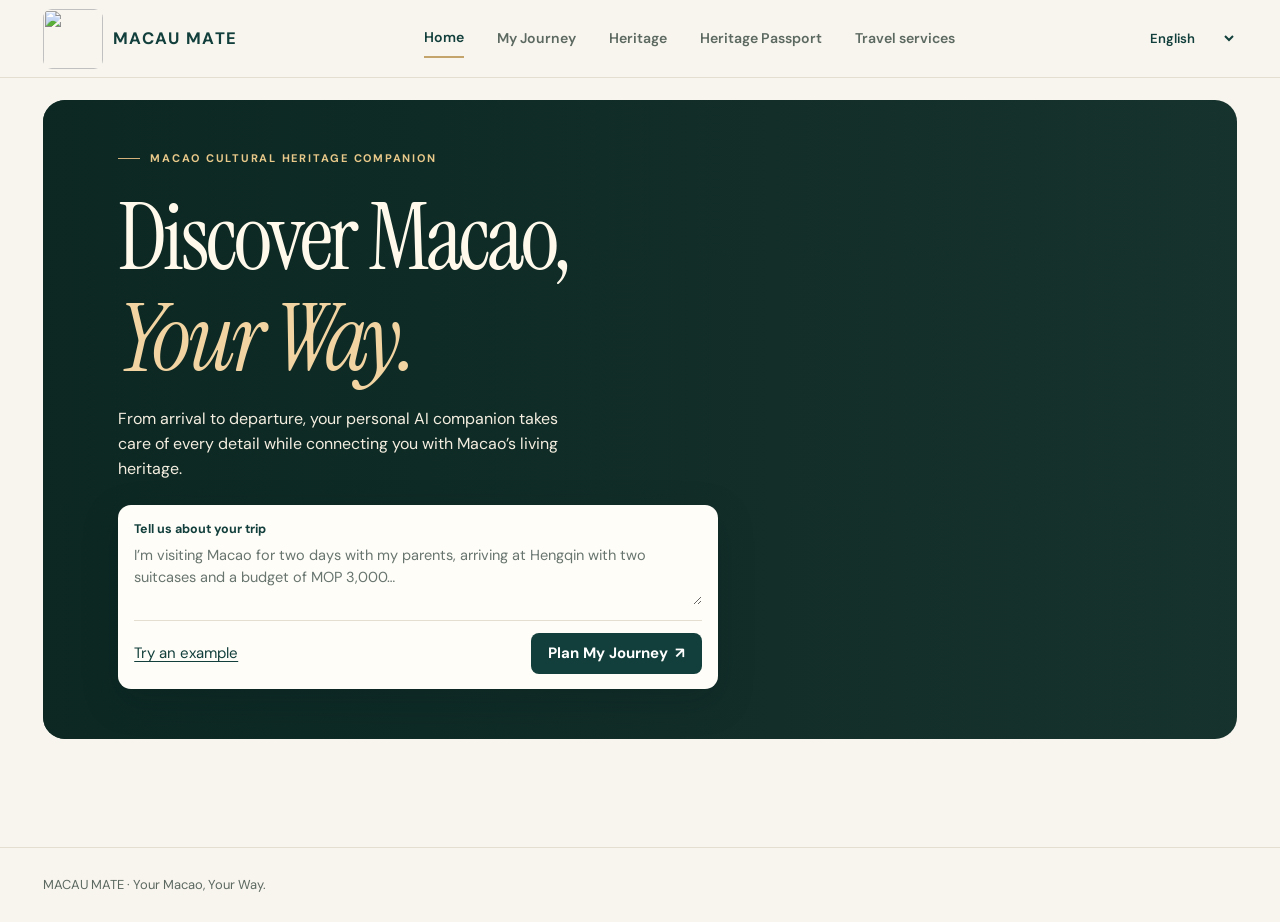
==== commit 573fa8c3: "Simplify Macau Mate home to journey planning only" ====
--- a/web/macau-mate/index.html
+++ b/web/macau-mate/index.html
@@ -507,6 +507,7 @@
   display: block;
   width: 100%;
   min-width: 0;
+  max-width: 100%;
   border: 1px solid #cfcabe;
   background: #fffefb;
   padding: 9px;
@@ -1084,15 +1085,33 @@
   height: 100%;
   object-fit: cover;
 }
-@media (max-width: 980px) {
+@media (max-width: 1120px) {
   .wrap {
     width: calc(100% - 40px);
   }
   .headinner {
-    gap: 10px;
+    display: grid;
+    grid-template-columns: minmax(0, 1fr) auto;
+    gap: 8px 16px;
+    padding-block: 10px 4px;
+  }
+  .sitehead {
+    height: auto;
   }
   .nav {
-    gap: 13px;
+    grid-column: 1 / -1;
+    grid-row: 2;
+    justify-content: space-between;
+    gap: 18px;
+    min-width: 0;
+  }
+  .headright {
+    grid-column: 2;
+    grid-row: 1;
+    justify-self: end;
+  }
+  .services-page .split {
+    grid-template-columns: minmax(0, 1fr);
   }
   .hero {
     min-height: 545px;
@@ -1119,20 +1138,31 @@
   }
   .headinner {
     display: grid;
-    grid-template-columns: 1fr auto;
-    gap: 3px 8px;
-    padding: 10px 0 4px;
+    grid-template-columns: minmax(0, 1fr) auto;
+    gap: 10px 8px;
+    padding: 10px 0 6px;
   }
   .nav {
     grid-row: 2;
     grid-column: 1/-1;
-    overflow: auto;
-    justify-content: space-between;
-    gap: 9px;
+    display: grid;
+    grid-template-columns: repeat(6, minmax(0, 1fr));
+    gap: 3px 8px;
+    overflow: visible;
   }
   .nav button {
-    font-size: 0.78rem;
-    padding: 6px 0;
+    grid-column: span 2;
+    width: 100%;
+    min-width: 0;
+    min-height: 42px;
+    padding: 9px 6px;
+    font-size: 0.82rem;
+    line-height: 1.35;
+    white-space: normal;
+    border-bottom: 2px solid transparent;
+  }
+  .nav button:nth-child(n + 4) {
+    grid-column: span 3;
   }
   .brand {
     font-size: 0.88rem;
@@ -1169,7 +1199,10 @@
     padding: 12px;
   }
   .hero h1 {
-    font-size: clamp(3.15rem, 12vw, 4.85rem);
+    font-size: clamp(2.15rem, 8.8vw, 3.5rem);
+    line-height: 1.2;
+    letter-spacing: -0.02em;
+    overflow-wrap: break-word;
   }
   .quick {
     padding: 16px 0;
@@ -1251,7 +1284,63 @@
 
 
 /* Official catalogue and provider forms */
+.service-form,
+.service-form form {
+  min-width: 0;
+}
 .service-form form { display:grid; gap:18px; }
+.service-form .fieldgrid {
+  grid-template-columns: repeat(2, minmax(0, 1fr));
+  gap: 18px 20px;
+  align-items: start;
+}
+.service-form .field {
+  align-content: start;
+  line-height: 1.45;
+  gap: 8px;
+}
+.service-form .field:has(select[name='provider']) {
+  grid-column: 1 / -1;
+}
+.service-form .field > span {
+  min-height: 1.45em;
+}
+.service-form .field input,
+.service-form .field select,
+.service-form .field textarea {
+  box-sizing: border-box;
+  width: 100%;
+  min-width: 0;
+  max-width: 100%;
+  font-size: 16px;
+  line-height: 1.4;
+  padding: 12px 14px;
+}
+.service-form .field input,
+.service-form .field select {
+  height: 48px;
+}
+.service-form .field input[type='date'],
+.service-form .field input[type='time'] {
+  -webkit-appearance: none;
+  appearance: none;
+  text-align: left;
+}
+.service-form .field input::-webkit-date-and-time-value {
+  min-height: 1.4em;
+  text-align: left;
+}
+.service-form .field input::-webkit-datetime-edit {
+  padding: 0;
+}
+.service-form .field textarea {
+  min-height: 112px;
+}
+@media (max-width: 600px) {
+  .service-form .fieldgrid {
+    grid-template-columns: minmax(0, 1fr);
+  }
+}
 .provider-card h3,.provider-card p { margin:16px 0; }
 .provider-card .thumb { border-radius:16px; overflow:hidden; }
 .service-record { overflow-wrap:anywhere; }
@@ -1261,7 +1350,12 @@
 .checkboxline { display:flex; align-items:start; gap:10px; margin:16px 0; }
 .checkboxline input { width:22px; height:22px; flex-shrink:0; }
 .request-text { white-space:pre-wrap; overflow-wrap:anywhere; font:inherit; }
-@media(max-width:700px) { .sitehead .nav { gap:0; justify-content:space-between; } .sitehead .nav button { font-size:.76rem; padding-left:3px; padding-right:3px; } .service-record .button { width:100%; justify-content:center; } }
+@media (max-width: 700px) {
+  .service-record .button {
+    width: 100%;
+    justify-content: center;
+  }
+}
 
 /* Complete directory and inspectable planning decisions. */
 .directory-page > .field { margin-bottom:16px; }
@@ -1280,6 +1374,40 @@
 .interest-options .field { display:flex; flex-direction:row; align-items:center; margin:0; }
 @media(max-width:700px) { .directory-list { grid-template-columns:1fr; } .catalogue-toolbar .actions { width:100%; } }
 
+/* Searchable MGTO accommodation directory. */
+.hotel-directory { margin:28px 0; padding-block:24px; border-block:1px solid var(--line); }
+.hotel-directory > h3 { font-size:1.5rem; margin-bottom:10px; }
+.hotel-directory > p { margin-bottom:18px; }
+.hotel-filters { display:grid; grid-template-columns:minmax(0,2fr) repeat(2,minmax(0,1fr)); gap:16px; }
+.hotel-filters input,.hotel-filters select { height:48px; font-size:16px; }
+.hotel-resultbar { display:flex; align-items:center; justify-content:space-between; gap:12px; margin:18px 0; }
+.hotel-resultbar p { font-weight:650; color:var(--green); }
+.hotel-grid { display:grid; grid-template-columns:repeat(3,minmax(0,1fr)); gap:18px; }
+.hotel-card { min-width:0; border:1px solid var(--line); border-radius:14px; overflow:hidden; background:var(--paper); display:flex; flex-direction:column; }
+.hotel-card.is-selected { border-color:var(--green); box-shadow:0 0 0 1px var(--green); }
+.hotel-card > img { width:100%; height:180px; object-fit:cover; background:var(--pale); }
+.hotel-card-body { padding:18px; display:flex; flex-direction:column; align-items:start; gap:10px; flex:1; }
+.hotel-card h3 { font-size:1.15rem; line-height:1.4; overflow-wrap:anywhere; }
+.hotel-card .button { margin-top:auto; min-height:44px; }
+.hotel-card .textlink { font-size:.8rem; }
+.hotel-more { justify-content:center; margin:22px 0; }
+#service-booking-details { scroll-margin-top:180px; }
+@media(max-width:900px) {
+  .hotel-grid { grid-template-columns:repeat(2,minmax(0,1fr)); }
+  .hotel-filters { grid-template-columns:repeat(2,minmax(0,1fr)); }
+  .hotel-search-field { grid-column:1/-1; }
+}
+@media(max-width:600px) {
+  .hotel-grid,.hotel-filters { grid-template-columns:minmax(0,1fr); }
+  .hotel-card > img { height:190px; }
+  .hotel-resultbar { align-items:start; }
+  .hotel-resultbar .button { flex-shrink:0; }
+}
+
+/* Home centres on the journey planner. */
+.planning-home { min-height:calc(100svh - 153px); padding-bottom:26px; }
+@media(max-width:720px) { .planning-home { min-height:calc(100svh - 235px); padding-bottom:18px; } }
+
 </style>
   </head>
   <body>
@@ -1287,7 +1415,7 @@
     <div id="message" role="status" aria-live="polite"></div>
     <script>
 (() => {
-  // src/i18n.js
+  // MacauMatePages/src/i18n.js
   var words = {};
   var table = `home|Home|\u9996\u9875|In\xEDcio|\u9996\u9801
 journey|My Journey|\u6211\u7684\u65C5\u7A0B|A minha viagem|\u6211\u7684\u65C5\u7A0B
@@ -2681,8 +2809,30 @@
   Object.assign(words, { reasonBudgetCompact: ["Fewer optional stops to protect your budget", "\u51CF\u5C11\u975E\u5FC5\u8981\u7AD9\u70B9\u4EE5\u5B88\u4F4F\u9884\u7B97", "Menos paragens opcionais para cumprir o or\xE7amento", "\u6E1B\u5C11\u975E\u5FC5\u8981\u7AD9\u9EDE\u4EE5\u5B88\u4F4F\u9810\u7B97"] });
   Object.assign(words, { routingComputedNote: ["Road-route data has been queried. Travel times and fares remain estimates; public transport, opening hours and accessibility require confirmation.", "\u5DF2\u67E5\u8BE2\u9053\u8DEF\u8DEF\u7EBF\u6570\u636E\u3002\u4EA4\u901A\u65F6\u95F4\u548C\u8F66\u8D39\u4ECD\u4E3A\u4F30\u7B97\uFF0C\u516C\u4EA4\u3001\u5F00\u653E\u65F6\u95F4\u53CA\u65E0\u969C\u788D\u901A\u884C\u6761\u4EF6\u9700\u786E\u8BA4\u3002", "Foram consultados percursos rodovi\xE1rios. Tempos e tarifas s\xE3o estimados; confirme transportes p\xFAblicos, hor\xE1rios e acessibilidade.", "\u5DF2\u67E5\u8A62\u9053\u8DEF\u8DEF\u7DDA\u8CC7\u6599\u3002\u4EA4\u901A\u6642\u9593\u548C\u8ECA\u8CBB\u4ECD\u70BA\u4F30\u7B97\uFF0C\u5DF4\u58EB\u3001\u958B\u653E\u6642\u9593\u53CA\u7121\u969C\u7919\u901A\u884C\u689D\u4EF6\u9700\u78BA\u8A8D\u3002"] });
   Object.assign(words, { eveningMeal: ["Dinner and rest", "\u665A\u9910\u4E0E\u4F11\u606F", "Jantar e descanso", "\u665A\u9910\u8207\u4F11\u606F"], luggagePickup: ["Collect luggage", "\u53D6\u56DE\u884C\u674E", "Recolher a bagagem", "\u53D6\u56DE\u884C\u674E"] });
+  Object.assign(words, {
+    hotelDirectory: ["Find your accommodation", "\u67E5\u627E\u6FB3\u95E8\u4F4F\u5BBF", "Encontre alojamento", "\u67E5\u627E\u6FB3\u9580\u4F4F\u5BBF"],
+    hotelCoverage: ["{count} official listings \xB7 hotels, apartment hotels and low-cost accommodation", "\u5B98\u65B9\u540D\u5F55 {count} \u5BB6 \xB7 \u9152\u5E97\u3001\u516C\u5BD3\u5F0F\u9152\u5E97\u53CA\u7ECF\u6D4E\u578B\u4F4F\u5BBF", "{count} estabelecimentos oficiais \xB7 hot\xE9is, hot\xE9is-apartamentos e alojamento de baixo custo", "\u5B98\u65B9\u540D\u9304 {count} \u5BB6 \xB7 \u9152\u5E97\u3001\u516C\u5BD3\u5F0F\u9152\u5E97\u53CA\u7D93\u6FDF\u578B\u4F4F\u5BBF"],
+    hotelSearch: ["Search hotel name in Chinese, English or Portuguese", "\u641C\u7D22\u9152\u5E97\u4E2D\u6587\u3001\u82F1\u6587\u6216\u8461\u6587\u540D\u79F0", "Pesquisar nome em chin\xEAs, ingl\xEAs ou portugu\xEAs", "\u641C\u5C0B\u9152\u5E97\u4E2D\u6587\u3001\u82F1\u6587\u6216\u8461\u6587\u540D\u7A31"],
+    hotelDistrict: ["Area", "\u533A\u57DF", "Zona", "\u5340\u57DF"],
+    hotelClass: ["Accommodation class", "\u4F4F\u5BBF\u7B49\u7EA7", "Categoria de alojamento", "\u4F4F\u5BBF\u7B49\u7D1A"],
+    hotelAll: ["All", "\u5168\u90E8", "Todas", "\u5168\u90E8"],
+    hotelMacao: ["Macao Peninsula", "\u6FB3\u95E8\u534A\u5C9B", "Pen\xEDnsula de Macau", "\u6FB3\u9580\u534A\u5CF6"],
+    hotelTaipaArea: ["Taipa and Cotai", "\u6C39\u4ED4\u53CA\u8DEF\u6C39", "Taipa e Cotai", "\u6C39\u4ED4\u53CA\u8DEF\u6C39"],
+    hotelColoane: ["Coloane", "\u8DEF\u73AF", "Coloane", "\u8DEF\u74B0"],
+    hotelMatches: ["Showing {shown} of {count} matches", "\u5DF2\u663E\u793A {shown} \u5BB6\uFF0C\u5171 {count} \u5BB6\u7B26\u5408\u6761\u4EF6", "A mostrar {shown} de {count} resultados", "\u5DF2\u986F\u793A {shown} \u5BB6\uFF0C\u5171 {count} \u5BB6\u7B26\u5408\u689D\u4EF6"],
+    hotelChoose: ["Choose this hotel", "\u9009\u62E9\u6B64\u4F4F\u5BBF", "Escolher alojamento", "\u9078\u64C7\u6B64\u4F4F\u5BBF"],
+    hotelSelected: ["Selected", "\u5DF2\u9009\u62E9", "Selecionado", "\u5DF2\u9078\u64C7"],
+    hotelClosed: ["Temporarily closed \xB7 MGTO notice", "\u4E34\u65F6\u5173\u95ED \xB7 \u65C5\u6E38\u5C40\u63D0\u793A", "Temporariamente encerrado \xB7 DST", "\u81E8\u6642\u95DC\u9589 \xB7 \u65C5\u904A\u5C40\u63D0\u793A"],
+    hotelMore: ["Show more accommodation", "\u663E\u793A\u66F4\u591A\u4F4F\u5BBF", "Mostrar mais alojamentos", "\u986F\u793A\u66F4\u591A\u4F4F\u5BBF"],
+    hotelNoMatches: ["No matches. Try another name or clear the filters.", "\u6CA1\u6709\u7B26\u5408\u6761\u4EF6\u7684\u4F4F\u5BBF\uFF0C\u8BF7\u66F4\u6362\u540D\u79F0\u6216\u6E05\u9664\u7B5B\u9009\u3002", "Sem resultados. Altere o nome ou os filtros.", "\u6C92\u6709\u7B26\u5408\u689D\u4EF6\u7684\u4F4F\u5BBF\uFF0C\u8ACB\u66F4\u63DB\u540D\u7A31\u6216\u6E05\u9664\u7BE9\u9078\u3002"],
+    hotelReset: ["Clear filters", "\u6E05\u9664\u7B5B\u9009", "Limpar filtros", "\u6E05\u9664\u7BE9\u9078"],
+    hotelSource: ["MGTO listing", "\u65C5\u6E38\u5C40\u8D44\u6599", "Ficha da DST", "\u65C5\u904A\u5C40\u8CC7\u6599"],
+    hotelWebsite: ["Hotel website / booking", "\u9152\u5E97\u5B98\u7F51\uFF0F\u9884\u8BA2", "S\xEDtio do hotel / reservas", "\u9152\u5E97\u5B98\u7DB2\uFF0F\u9810\u8A02"],
+    hotelNoWebsite: ["No website listed by MGTO. Contact the accommodation using its official listing.", "\u65C5\u6E38\u5C40\u672A\u5217\u51FA\u5B98\u7F51\uFF0C\u8BF7\u901A\u8FC7\u5B98\u65B9\u8D44\u6599\u9875\u7684\u8054\u7CFB\u65B9\u5F0F\u67E5\u8BE2\u3002", "A DST n\xE3o indica um s\xEDtio. Consulte os contactos na ficha oficial.", "\u65C5\u904A\u5C40\u672A\u5217\u51FA\u5B98\u7DB2\uFF0C\u8ACB\u900F\u904E\u5B98\u65B9\u8CC7\u6599\u9801\u7684\u806F\u7D61\u65B9\u5F0F\u67E5\u8A62\u3002"],
+    hotelChecked: ["Source: MGTO \xB7 checked 18 Nov 2026. Rates and availability are confirmed by each accommodation.", "\u6765\u6E90\uFF1A\u6FB3\u95E8\u65C5\u6E38\u5C40 \xB7 2026\u5E7411\u670818\u65E5\u6838\u67E5\u3002\u623F\u4EF7\u548C\u623F\u6001\u7531\u5404\u4F4F\u5BBF\u573A\u6240\u786E\u8BA4\u3002", "Fonte: DST \xB7 verificado em 18 nov 2026. Pre\xE7os e disponibilidade sujeitos a confirma\xE7\xE3o pelo alojamento.", "\u4F86\u6E90\uFF1A\u6FB3\u9580\u65C5\u904A\u5C40 \xB7 2026\u5E7411\u670818\u65E5\u6838\u67E5\u3002\u623F\u50F9\u548C\u623F\u614B\u7531\u5404\u4F4F\u5BBF\u5834\u6240\u78BA\u8A8D\u3002"]
+  });
 
-  // src/catalogue.js
+  // MacauMatePages/src/catalogue.js
   var officialCatalogue = [
     {
       "id": "ama",
@@ -7939,7 +8089,4015 @@
   ];
   var catalogueGroups = ["macao-world-heritage", "churches", "temples", "fortresses", "museums-and-galleries", "gardens", "other-attractions"];
 
-  // src/providers.js
+  // MacauMatePages/src/hotels.js
+  var hotelCatalogue = [
+    {
+      "id": "agora-hotel",
+      "n": [
+        "AGORA HOTEL",
+        "\u805A\u70B9\u9152\u5E97",
+        "HOTEL AGORA",
+        "\u805A\u9EDE\u9152\u5E97"
+      ],
+      "star": [
+        "2-star Hotel",
+        "\u4E8C\u661F\u7EA7\u9152\u5E97",
+        "Hot\xE9is de 2 estrelas",
+        "\u4E8C\u661F\u7D1A\u9152\u5E97"
+      ],
+      "classId": "2-star-hotel",
+      "district": "M",
+      "lat": 22.19908343114635,
+      "lng": 113.53706453807956,
+      "address": "Terreno junto do Rua do Visconde Pa\xE7o de Arcos, Macau",
+      "phone": "+853 28228880",
+      "url": "",
+      "source": "https://www.macaotourism.gov.mo/en/accommodation/agora-hotel/",
+      "image": "https://content.macaotourism.gov.mo/uploads/mgto_hotel/cd2a57baf9f9aa51be984c2272cefbab54c61987.jpg",
+      "closed": false,
+      "checked": "2026-11-18"
+    },
+    {
+      "id": "altira",
+      "n": [
+        "ALTIRA",
+        "\u65B0\u6FE0\u950B",
+        "ALTIRA",
+        "\u65B0\u6FE0\u92D2"
+      ],
+      "star": [
+        "5-star Deluxe Hotel",
+        "\u4E94\u661F\u8C6A\u534E\u7EA7\u9152\u5E97",
+        "Hot\xE9is de 5 estrelas de luxo",
+        "\u4E94\u661F\u8C6A\u83EF\u7D1A\u9152\u5E97"
+      ],
+      "classId": "5-star-deluxe-hotel",
+      "district": "T",
+      "lat": 22.16183092822547,
+      "lng": 113.55508828043537,
+      "address": "Avenida de Kwong Tung, n.\xBAs 786, 798, 816 e 840, Taipa",
+      "phone": "+853 28868888",
+      "url": "http://www.altiramacau.com/en#A11",
+      "source": "https://www.macaotourism.gov.mo/en/accommodation/altira/",
+      "image": "https://content.macaotourism.gov.mo/uploads/mgto_hotel/9a4d8b11a3621586a434cd0b6ebfd43371eb28a8.jpg",
+      "closed": false,
+      "checked": "2026-11-18"
+    },
+    {
+      "id": "andaz-macau",
+      "n": [
+        "ANDAZ MACAU",
+        "\u6FB3\u95E8\u5B89\u8FBE\u4ED5\u9152\u5E97",
+        "HOTEL ANDAZ",
+        "\u6FB3\u9580\u5B89\u9054\u4ED5\u9152\u5E97"
+      ],
+      "star": [
+        "5-star Hotel",
+        "\u4E94\u661F\u7EA7\u9152\u5E97",
+        "Hot\xE9is de 5 estrelas",
+        "\u4E94\u661F\u7D1A\u9152\u5E97"
+      ],
+      "classId": "5-star-hotel",
+      "district": "T",
+      "lat": 22.1442159072,
+      "lng": 113.55675519543394,
+      "address": "COTAI, Nascente da Avenida Marginal Flor de L\xF3tus e a Sul da Estrada da Ba\xEDa de Nossa Senhora da Esperan\xE7a",
+      "phone": "+853 88861234",
+      "url": "http://www.andazmacau.com/",
+      "source": "https://www.macaotourism.gov.mo/en/accommodation/andaz-macau/",
+      "image": "https://content.macaotourism.gov.mo/uploads/mgto_hotel/3bd9b91c73b220c32aab5be90b307eb55e0dd38b.jpg",
+      "closed": false,
+      "checked": "2026-11-18"
+    },
+    {
+      "id": "artyzen-grand-lapa-macau",
+      "n": [
+        "ARTYZEN GRAND LAPA MACAU",
+        "\u6FB3\u95E8\u96C5\u8FB0\u9152\u5E97",
+        "ARTYZEN GRAND LAPA MACAU",
+        "\u6FB3\u9580\u96C5\u8FB0\u9152\u5E97"
+      ],
+      "star": [
+        "5-star Hotel",
+        "\u4E94\u661F\u7EA7\u9152\u5E97",
+        "Hot\xE9is de 5 estrelas",
+        "\u4E94\u661F\u7D1A\u9152\u5E97"
+      ],
+      "classId": "5-star-hotel",
+      "district": "M",
+      "lat": 22.192502432450752,
+      "lng": 113.55360126396937,
+      "address": "Avenida da Amizade, n.\xBAs 956-1110, Macau",
+      "phone": "+853 28567888",
+      "url": "http://artyzengrandlapamacau.com/",
+      "source": "https://www.macaotourism.gov.mo/en/accommodation/artyzen-grand-lapa-macau/",
+      "image": "https://content.macaotourism.gov.mo/uploads/mgto_hotel/cfc39890413c7d78068960ac7c37a6a3af2525da.jpg",
+      "closed": false,
+      "checked": "2026-11-18"
+    },
+    {
+      "id": "ascott-macau",
+      "n": [
+        "ASCOTT MACAU",
+        "\u6FB3\u95E8\u96C5\u8BD7\u9601",
+        "ASCOTT MACAU",
+        "\u6FB3\u9580\u96C5\u8A69\u95A3"
+      ],
+      "star": [
+        "4-star Hotel",
+        "\u56DB\u661F\u7EA7\u9152\u5E97",
+        "Hot\xE9is de 4 estrelas",
+        "\u56DB\u661F\u7D1A\u9152\u5E97"
+      ],
+      "classId": "4-star-hotel",
+      "district": "M",
+      "lat": 22.187001459949727,
+      "lng": 113.54926644197315,
+      "address": "Rua Cidade de Braga, n.\xBA 339, Macau",
+      "phone": "+853 28220688",
+      "url": "",
+      "source": "https://www.macaotourism.gov.mo/en/accommodation/ascott-macau/",
+      "image": "https://content.macaotourism.gov.mo/uploads/mgto_hotel/c4b5d1c99e9147338e0539328ad470258f3b07c3.jpg",
+      "closed": false,
+      "checked": "2026-11-18"
+    },
+    {
+      "id": "asia-boutique-inn",
+      "n": [
+        "ASIA BOUTIQUE INN",
+        "\u4E9A\u6D32\u7CBE\u54C1\u65C5\u9986",
+        'PENS\xC3O "\xC1SIA BOUTIQUE"',
+        "\u4E9E\u6D32\u7CBE\u54C1\u65C5\u9928"
+      ],
+      "star": [
+        "Low-cost Accommodation",
+        "\u7ECF\u6D4E\u578B\u4F4F\u5BBF\u573A\u6240",
+        "Alojamento de baixo custo",
+        "\u7D93\u6FDF\u578B\u4F4F\u5BBF\u5834\u6240"
+      ],
+      "classId": "low-cost-accommodation",
+      "district": "T",
+      "lat": 22.15279994265309,
+      "lng": 113.5569432199377,
+      "address": "Rua Correia da Silva, n.\xBA 146, Taipa",
+      "phone": "+853 28223899",
+      "url": "",
+      "source": "https://www.macaotourism.gov.mo/en/accommodation/asia-boutique-inn/",
+      "image": "https://content.macaotourism.gov.mo/uploads/mgto_hotel/69b90bb04a48c2dc4e832ea64cc932bd997cf1d3.jpg",
+      "closed": false,
+      "checked": "2026-11-18"
+    },
+    {
+      "id": "banyan-tree-macau",
+      "n": [
+        "BANYAN TREE MACAU",
+        "\u6FB3\u95E8\u60A6\u6995\u5E84",
+        "BANYAN TREE MACAU",
+        "\u6FB3\u9580\u6085\u6995\u838A"
+      ],
+      "star": [
+        "5-star Hotel",
+        "\u4E94\u661F\u7EA7\u9152\u5E97",
+        "Hot\xE9is de 5 estrelas",
+        "\u4E94\u661F\u7D1A\u9152\u5E97"
+      ],
+      "classId": "5-star-hotel",
+      "district": "T",
+      "lat": 22.14882093944638,
+      "lng": 113.55276953290661,
+      "address": "COTAI, Nascente da Avenida Marginal Flor de L\xF3tus e a Sul da Estrada da Ba\xEDa de Nossa Senhora de Esperan\xE7a",
+      "phone": "+853 88838833",
+      "url": "http://www.galaxymacau.com/hotels/banyan-tree",
+      "source": "https://www.macaotourism.gov.mo/en/accommodation/banyan-tree-macau/",
+      "image": "https://content.macaotourism.gov.mo/uploads/mgto_hotel/488b27895e20fd3cdb152294bf241459f7d4d587.jpg",
+      "closed": false,
+      "checked": "2026-11-18"
+    },
+    {
+      "id": "belive-andmore",
+      "n": [
+        "BELIVE ANDMORE",
+        "\u5F7C\u5BD3\u65C5\u5C45",
+        "ACREDITAR E MAIS AL\xC9M",
+        "\u5F7C\u5BD3\u65C5\u5C45"
+      ],
+      "star": [
+        "Low-cost Accommodation",
+        "\u7ECF\u6D4E\u578B\u4F4F\u5BBF\u573A\u6240",
+        "Alojamento de baixo custo",
+        "\u7D93\u6FDF\u578B\u4F4F\u5BBF\u5834\u6240"
+      ],
+      "classId": "low-cost-accommodation",
+      "district": "M",
+      "lat": 22.191764494021044,
+      "lng": 113.53415659767063,
+      "address": "Rua do Almirante S\xE9rgio n.\xB0s 44 \u2013 48, Macau",
+      "phone": "+853 28509110",
+      "url": "http://www.beliveandmore.com/",
+      "source": "https://www.macaotourism.gov.mo/en/accommodation/belive-andmore/",
+      "image": "https://content.macaotourism.gov.mo/uploads/mgto_hotel/608fa862bafc1e848180e456a4e66085181e125b.jpg",
+      "closed": false,
+      "checked": "2026-11-18"
+    },
+    {
+      "id": "broadway-hotel",
+      "n": [
+        "BROADWAY HOTEL",
+        "\u767E\u8001\u6C47\u9152\u5E97",
+        "HOTEL BROADWAY",
+        "\u767E\u8001\u532F\u9152\u5E97"
+      ],
+      "star": [
+        "5-star Hotel",
+        "\u4E94\u661F\u7EA7\u9152\u5E97",
+        "Hot\xE9is de 5 estrelas",
+        "\u4E94\u661F\u7D1A\u9152\u5E97"
+      ],
+      "classId": "5-star-hotel",
+      "district": "T",
+      "lat": 22.146673,
+      "lng": 113.551876,
+      "address": "Sul da Marina Taipa-Sul, junto \xE0 Rotunda do Dique Oeste, Taipa",
+      "phone": "+853 88833338",
+      "url": "http://www.broadwaymacau.com.mo/zh-hant/",
+      "source": "https://www.macaotourism.gov.mo/en/accommodation/broadway-hotel/",
+      "image": "https://content.macaotourism.gov.mo/uploads/mgto_hotel/e8211dcec2e04f71728aaf25d094783431e70cc2.jpg",
+      "closed": false,
+      "checked": "2026-11-18"
+    },
+    {
+      "id": "caravel-hotel",
+      "n": [
+        "CARAVEL HOTEL",
+        "\u5361\u5C14\u9152\u5E97",
+        "HOTEL CARAVELA",
+        "\u5361\u723E\u9152\u5E97"
+      ],
+      "star": [
+        "2-star Hotel",
+        "\u4E8C\u661F\u7EA7\u9152\u5E97",
+        "Hot\xE9is de 2 estrelas",
+        "\u4E8C\u661F\u7D1A\u9152\u5E97"
+      ],
+      "classId": "2-star-hotel",
+      "district": "M",
+      "lat": 22.198023,
+      "lng": 113.537269,
+      "address": "Rua de Guimar\xE3es, n.\xB0s 96-126, Macau",
+      "phone": "+853 28250108",
+      "url": "http://www.caravelhotelmacau.com/",
+      "source": "https://www.macaotourism.gov.mo/en/accommodation/caravel-hotel/",
+      "image": "https://content.macaotourism.gov.mo/uploads/mgto_hotel/f97d102f4086272112b77019a3ec86f3aa13e74b.jpg",
+      "closed": false,
+      "checked": "2026-11-18"
+    },
+    {
+      "id": "centro-catolico",
+      "n": [
+        "CENTRO CAT\xD3LICO",
+        "\u516C\u6559\u4E2D\u5FC3",
+        "CENTRO CAT\xD3LICO",
+        "\u516C\u6559\u4E2D\u5FC3"
+      ],
+      "star": [
+        "3-star Hotel",
+        "\u4E09\u661F\u7EA7\u9152\u5E97",
+        "Hot\xE9is de 3 estrelas",
+        "\u4E09\u661F\u7D1A\u9152\u5E97"
+      ],
+      "classId": "3-star-hotel",
+      "district": "M",
+      "lat": 22.193032295990164,
+      "lng": 113.54334305270135,
+      "address": "Avenida da Praia Grande n.\xBA 831, Rua Formosa n.\xBA 28-30A e Rua de Campo n.\xBA25-37, Macau",
+      "phone": "",
+      "url": "",
+      "source": "https://www.macaotourism.gov.mo/en/accommodation/centro-catolico/",
+      "image": "https://content.macaotourism.gov.mo/uploads/mgto_hotel/eafcc57f78254a94ac088e2f4e023324af31731e.jpg",
+      "closed": false,
+      "checked": "2026-11-18"
+    },
+    {
+      "id": "cheng-cheng",
+      "n": [
+        "CHENG CHENG",
+        "\u6676\u6676",
+        "CHENG CHENG",
+        "\u6676\u6676"
+      ],
+      "star": [
+        "Low-cost Accommodation",
+        "\u7ECF\u6D4E\u578B\u4F4F\u5BBF\u573A\u6240",
+        "Alojamento de baixo custo",
+        "\u7D93\u6FDF\u578B\u4F4F\u5BBF\u5834\u6240"
+      ],
+      "classId": "low-cost-accommodation",
+      "district": "M",
+      "lat": 22.19135382629753,
+      "lng": 113.54370660326771,
+      "address": "Avenida da Praia Grande, n.\xBA 998, 2.\xBA e 4.\xBA andares, Macau",
+      "phone": "+853 68092168",
+      "url": "",
+      "source": "https://www.macaotourism.gov.mo/en/accommodation/cheng-cheng/",
+      "image": "https://content.macaotourism.gov.mo/uploads/mgto_hotel/d7f3de3c73a87d5d0df8cbafb069cc709927761a.jpg",
+      "closed": false,
+      "checked": "2026-11-18"
+    },
+    {
+      "id": "china-dragon-hotel",
+      "n": [
+        "CHINA DRAGON HOTEL",
+        "\u94E7\u9F99\u9152\u5E97",
+        "HOTEL CHINA DRAG\xC3O",
+        "\u93F5\u9F8D\u9152\u5E97"
+      ],
+      "star": [
+        "2-star Hotel",
+        "\u4E8C\u661F\u7EA7\u9152\u5E97",
+        "Hot\xE9is de 2 estrelas",
+        "\u4E8C\u661F\u7D1A\u9152\u5E97"
+      ],
+      "classId": "2-star-hotel",
+      "district": "M",
+      "lat": 22.1918489522716,
+      "lng": 113.54370657528642,
+      "address": "Avenida da Praia Grande, n.\xBA 944, Macau",
+      "phone": "+853 28301999",
+      "url": "http://www.chinadragon.com.mo/",
+      "source": "https://www.macaotourism.gov.mo/en/accommodation/china-dragon-hotel/",
+      "image": "https://content.macaotourism.gov.mo/uploads/mgto_hotel/07c3e3f5d3146b90f13711d7e90c5a06b04a4098.jpg",
+      "closed": false,
+      "checked": "2026-11-18"
+    },
+    {
+      "id": "city-inn",
+      "n": [
+        "CITY INN",
+        "\u57CE\u5E02\u5BA2\u6808",
+        "PENS\xC3O CIDADE",
+        "\u57CE\u5E02\u5BA2\u68E7"
+      ],
+      "star": [
+        "Low-cost Accommodation",
+        "\u7ECF\u6D4E\u578B\u4F4F\u5BBF\u573A\u6240",
+        "Alojamento de baixo custo",
+        "\u7D93\u6FDF\u578B\u4F4F\u5BBF\u5834\u6240"
+      ],
+      "classId": "low-cost-accommodation",
+      "district": "M",
+      "lat": 22.196647734720443,
+      "lng": 113.53758522940473,
+      "address": "Rua de Cinco de Outubro, n.\xBAs 126 \u2013 130, Rua do Guimar\xE3es, n.\xBA 247 e Rua do Pagode, n.\xBAs 2 \u2013 2A, Macau",
+      "phone": "+853 28717668",
+      "url": "http://www.cityinnmacau.com.mo/",
+      "source": "https://www.macaotourism.gov.mo/en/accommodation/city-inn/",
+      "image": "https://content.macaotourism.gov.mo/uploads/mgto_hotel/8c938a08592acbd81415422ed9336f09c27b3e81.jpg",
+      "closed": false,
+      "checked": "2026-11-18"
+    },
+    {
+      "id": "city-viva-hotel",
+      "n": [
+        "CITY VIVA HOTEL",
+        "\u57CE\u60A6\u9152\u5E97",
+        "HOTEL CIDADE VIVA",
+        "\u57CE\u6085\u9152\u5E97"
+      ],
+      "star": [
+        "3-star Hotel",
+        "\u4E09\u661F\u7EA7\u9152\u5E97",
+        "Hot\xE9is de 3 estrelas",
+        "\u4E09\u661F\u7D1A\u9152\u5E97"
+      ],
+      "classId": "3-star-hotel",
+      "district": "M",
+      "lat": 22.19306530690986,
+      "lng": 113.55200631783134,
+      "address": "Rua de Xiamen, n.\xBA 59, tendo tamb\xE9m acesso pela porta n.\xBA 37-A dessa Rua e n.\xBA 230 da Rua de Lu\xEDs Gonzaga Gomes, Macau",
+      "phone": "+853 28800888",
+      "url": "http://www.cityviva.com.mo/",
+      "source": "https://www.macaotourism.gov.mo/en/accommodation/city-viva-hotel/",
+      "image": "https://content.macaotourism.gov.mo/uploads/mgto_hotel/f69551ad0378a29467ed1cd051c284b413cd9003.jpg",
+      "closed": false,
+      "checked": "2026-11-18"
+    },
+    {
+      "id": "conrad-macao-cotai-strip",
+      "n": [
+        "CONRAD MACAO",
+        "\u6FB3\u95E8\u5EB7\u83B1\u5FB7\u9152\u5E97",
+        "CONRAD MACAU",
+        "\u6FB3\u9580\u5EB7\u840A\u5FB7\u9152\u5E97"
+      ],
+      "star": [
+        "5-star Hotel",
+        "\u4E94\u661F\u7EA7\u9152\u5E97",
+        "Hot\xE9is de 5 estrelas",
+        "\u4E94\u661F\u7D1A\u9152\u5E97"
+      ],
+      "classId": "5-star-hotel",
+      "district": "T",
+      "lat": 22.14538224250694,
+      "lng": 113.56541992624273,
+      "address": "COTAI, a Poente do Istmo Taipa-Coloane, parcelas 5 e 6",
+      "phone": "+853 28829000",
+      "url": "http://www.londonermacao.com/hotels/conrad-macao.html",
+      "source": "https://www.macaotourism.gov.mo/en/accommodation/conrad-macao-cotai-strip/",
+      "image": "https://content.macaotourism.gov.mo/uploads/mgto_hotel/d5d111d2cd5cb80439a49279f85ed09bafa1b841.jpg",
+      "closed": false,
+      "checked": "2026-11-18"
+    },
+    {
+      "id": "costa",
+      "n": [
+        "COSTA",
+        "\u9AD8\u58EB\u5FB7",
+        "COSTA",
+        "\u9AD8\u58EB\u5FB7"
+      ],
+      "star": [
+        "Low-cost Accommodation",
+        "\u7ECF\u6D4E\u578B\u4F4F\u5BBF\u573A\u6240",
+        "Alojamento de baixo custo",
+        "\u7D93\u6FDF\u578B\u4F4F\u5BBF\u5834\u6240"
+      ],
+      "classId": "low-cost-accommodation",
+      "district": "M",
+      "lat": 22.202226268944983,
+      "lng": 113.54763552335157,
+      "address": "Avenida de Horta e Costa, n.\xBA 11, C e D, 1\xBA andar, Macau",
+      "phone": "+853 28526176",
+      "url": "",
+      "source": "https://www.macaotourism.gov.mo/en/accommodation/costa/",
+      "image": "https://content.macaotourism.gov.mo/uploads/mgto_hotel/f0d2f491ebad7b39437c3b3a4c1ce76bd76d9f42.jpg",
+      "closed": false,
+      "checked": "2026-11-18"
+    },
+    {
+      "id": "crowne-plaza-macau",
+      "n": [
+        "CROWNE PLAZA MACAU",
+        "\u6FB3\u95E8\u7687\u51A0\u5047\u65E5\u9152\u5E97",
+        "CROWNE PLAZA MACAU",
+        "\u6FB3\u9580\u7687\u51A0\u5047\u65E5\u9152\u5E97"
+      ],
+      "star": [
+        "5-star Hotel",
+        "\u4E94\u661F\u7EA7\u9152\u5E97",
+        "Hot\xE9is de 5 estrelas",
+        "\u4E94\u661F\u7D1A\u9152\u5E97"
+      ],
+      "classId": "5-star-hotel",
+      "district": "M",
+      "lat": 22.212217,
+      "lng": 113.558221,
+      "address": 'Rua da P\xE9rola Oriental, edf. "The Residencia Macau", bloco 7, (cave 3 a 17.\xBA andar), Macau',
+      "phone": "+853 28886888",
+      "url": "http://www.crowneplaza.com/",
+      "source": "https://www.macaotourism.gov.mo/en/accommodation/crowne-plaza-macau/",
+      "image": "https://content.macaotourism.gov.mo/uploads/mgto_hotel/ac9c077118bd19109276c25d1834f169888dce81.jpg",
+      "closed": false,
+      "checked": "2026-11-18"
+    },
+    {
+      "id": "dormy-boutique-hostel",
+      "n": [
+        "DORMY BOUTIQUE HOTEL",
+        "\u591A\u7C73\u7CBE\u54C1\u9152\u5E97",
+        "HOTEL TOMAI BOUTIQUE",
+        "\u591A\u7C73\u7CBE\u54C1\u9152\u5E97"
+      ],
+      "star": [
+        "2-star Hotel",
+        "\u4E8C\u661F\u7EA7\u9152\u5E97",
+        "Hot\xE9is de 2 estrelas",
+        "\u4E8C\u661F\u7D1A\u9152\u5E97"
+      ],
+      "classId": "2-star-hotel",
+      "district": "M",
+      "lat": 22.19582456318635,
+      "lng": 113.54166727286446,
+      "address": "Travessa do Tudum, n.\xBAs 2\u20136 e Cal\xE7ada da Rocha, n.\xBA 12, Macau",
+      "phone": "+853 28788662",
+      "url": "",
+      "source": "https://www.macaotourism.gov.mo/en/accommodation/dormy-boutique-hostel/",
+      "image": "https://content.macaotourism.gov.mo/uploads/mgto_hotel/411def820b804af0a3eb3f03622901c93337de17.jpg",
+      "closed": false,
+      "checked": "2026-11-18"
+    },
+    {
+      "id": "east-asia",
+      "n": [
+        "EAST ASIA",
+        "\u4E1C\u4E9A\u9152\u5E97",
+        "EAST ASIA",
+        "\u6771\u4E9E\u9152\u5E97"
+      ],
+      "star": [
+        "2-star Hotel",
+        "\u4E8C\u661F\u7EA7\u9152\u5E97",
+        "Hot\xE9is de 2 estrelas",
+        "\u4E8C\u661F\u7D1A\u9152\u5E97"
+      ],
+      "classId": "2-star-hotel",
+      "district": "M",
+      "lat": 22.196543185681207,
+      "lng": 113.53735771241361,
+      "address": "Rua da Madeira, n.\xBA 1-A, Macau",
+      "phone": "+853 28775555",
+      "url": "",
+      "source": "https://www.macaotourism.gov.mo/en/accommodation/east-asia/",
+      "image": "https://content.macaotourism.gov.mo/uploads/mgto_hotel/e2b28f22ed81e9b3d27a40b40b186f011e61a510.jpg",
+      "closed": false,
+      "checked": "2026-11-18"
+    },
+    {
+      "id": "emperor-hotel",
+      "n": [
+        "EMPEROR HOTEL",
+        "\u5E1D\u6FE0\u9152\u5E97",
+        "EMPEROR HOTEL",
+        "\u5E1D\u6FE0\u9152\u5E97"
+      ],
+      "star": [
+        "3-star Hotel",
+        "\u4E09\u661F\u7EA7\u9152\u5E97",
+        "Hot\xE9is de 3 estrelas",
+        "\u4E09\u661F\u7D1A\u9152\u5E97"
+      ],
+      "classId": "3-star-hotel",
+      "district": "M",
+      "lat": 22.191086729830033,
+      "lng": 113.54800204236312,
+      "address": "Rua de Xangai, n.\xBA 51 e Rua de Pequim, n.\xBA 106-I, Macau",
+      "phone": "+853 28781888",
+      "url": "http://emperorhotel.com.mo/",
+      "source": "https://www.macaotourism.gov.mo/en/accommodation/emperor-hotel/",
+      "image": "https://content.macaotourism.gov.mo/uploads/mgto_hotel/890ea8a19cab08783f18fb9f72630c78d902646a.jpg",
+      "closed": false,
+      "checked": "2026-11-18"
+    },
+    {
+      "id": "england-marina-club-hotel",
+      "n": [
+        "ENGLAND MARINA CLUB HOTEL",
+        "\u82F1\u4F26\u6E38\u8247\u4F1A\u9152\u5E97",
+        "HOTEL MARINA CLUBE DE INGLATERRA",
+        "\u82F1\u502B\u904A\u8247\u6703\u9152\u5E97"
+      ],
+      "star": [
+        "3-star Hotel",
+        "\u4E09\u661F\u7EA7\u9152\u5E97",
+        "Hot\xE9is de 3 estrelas",
+        "\u4E09\u661F\u7D1A\u9152\u5E97"
+      ],
+      "classId": "3-star-hotel",
+      "district": "T",
+      "lat": 22.1489566095174,
+      "lng": 113.55030794257323,
+      "address": "Terreno junto \xE0 Avenida Marginal Flor de L\xF3tus e \xE0 Avenida dos Jogos da \xC1sia Oriental (a parte de amplia\xE7\xE3o), Taipa",
+      "phone": "+853 28828383",
+      "url": "http://www.englandmarinaclubhotel.com/",
+      "source": "https://www.macaotourism.gov.mo/en/accommodation/england-marina-club-hotel/",
+      "image": "https://content.macaotourism.gov.mo/uploads/mgto_hotel/ee02a834af544a9044ccb4fc3ac31d19789ad04d.jpg",
+      "closed": false,
+      "checked": "2026-11-18"
+    },
+    {
+      "id": "fong-loi",
+      "n": [
+        "FONG LOI",
+        "\u84EC\u83B1\u5BBE\u9986",
+        "FONG LOI",
+        "\u84EC\u840A\u8CD3\u9928"
+      ],
+      "star": [
+        "Low-cost Accommodation",
+        "\u7ECF\u6D4E\u578B\u4F4F\u5BBF\u573A\u6240",
+        "Alojamento de baixo custo",
+        "\u7D93\u6FDF\u578B\u4F4F\u5BBF\u5834\u6240"
+      ],
+      "classId": "low-cost-accommodation",
+      "district": "M",
+      "lat": 22.194629069324577,
+      "lng": 113.53643624226669,
+      "address": "Rua do Bocage, n.\xBA 28, G-3, 2.\xBA andar, Macau",
+      "phone": "+853 28574292",
+      "url": "",
+      "source": "https://www.macaotourism.gov.mo/en/accommodation/fong-loi/",
+      "image": "https://content.macaotourism.gov.mo/uploads/mgto_hotel/4454dd4668159c7b19661354778c52057f9ff8a0.jpg",
+      "closed": false,
+      "checked": "2026-11-18"
+    },
+    {
+      "id": "forson-residential-pension",
+      "n": [
+        "FORSON RESIDENTIAL PENSION",
+        "\u5BCC\u57CE\u5BBE\u9986",
+        "PENS\xC3O RESIDENCIAL FORSON",
+        "\u5BCC\u57CE\u8CD3\u9928"
+      ],
+      "star": [
+        "2-star Hotel",
+        "\u4E8C\u661F\u7EA7\u9152\u5E97",
+        "Hot\xE9is de 2 estrelas",
+        "\u4E8C\u661F\u7D1A\u9152\u5E97"
+      ],
+      "classId": "2-star-hotel",
+      "district": "M",
+      "lat": 22.196112433232813,
+      "lng": 113.53679299670455,
+      "address": "Avenida de Almeida Ribeiro, n.\xBAs 579, 583 e 587, Macau",
+      "phone": "+853 28933199",
+      "url": "",
+      "source": "https://www.macaotourism.gov.mo/en/accommodation/forson-residential-pension/",
+      "image": "https://content.macaotourism.gov.mo/uploads/mgto_hotel/1b7ad3911d70adf68632d3a21ef4e61b8bde949d.jpg",
+      "closed": false,
+      "checked": "2026-11-18"
+    },
+    {
+      "id": "fortuna",
+      "n": [
+        "FORTUNA",
+        "\u8D22\u795E\u9152\u5E97",
+        "FORTUNA",
+        "\u8CA1\u795E\u9152\u5E97"
+      ],
+      "star": [
+        "3-star Hotel",
+        "\u4E09\u661F\u7EA7\u9152\u5E97",
+        "Hot\xE9is de 3 estrelas",
+        "\u4E09\u661F\u7D1A\u9152\u5E97"
+      ],
+      "classId": "3-star-hotel",
+      "district": "M",
+      "lat": 22.1904654527425,
+      "lng": 113.546044125194,
+      "address": "Rua de Cant\xE3o, n.\xBAs 49, 57 e 63, Pra\xE7a de D. Afonso Henriques, n.\xBAs 76, 80, 90 e Rua de Foshan, n.\xBAs 48-A a 48-G, 56, 60, 62, 64 e 78, Macau",
+      "phone": "+853 28786333",
+      "url": "http://www.hotelfortuna.com.mo/",
+      "source": "https://www.macaotourism.gov.mo/en/accommodation/fortuna/",
+      "image": "https://content.macaotourism.gov.mo/uploads/mgto_hotel/4d076efcdf3dc97f2b6f20f49c70bc233ace4472.jpg",
+      "closed": false,
+      "checked": "2026-11-18"
+    },
+    {
+      "id": "four-seasons-hotel-macao",
+      "n": [
+        "FOUR SEASONS HOTEL MACAO",
+        "\u6FB3\u95E8\u56DB\u5B63\u9152\u5E97",
+        "FOUR SEASONS HOTEL MACAO",
+        "\u6FB3\u9580\u56DB\u5B63\u9152\u5E97"
+      ],
+      "star": [
+        "5-star Deluxe Hotel",
+        "\u4E94\u661F\u8C6A\u534E\u7EA7\u9152\u5E97",
+        "Hot\xE9is de 5 estrelas de luxo",
+        "\u4E94\u661F\u8C6A\u83EF\u7D1A\u9152\u5E97"
+      ],
+      "classId": "5-star-deluxe-hotel",
+      "district": "T",
+      "lat": 22.14550191864805,
+      "lng": 113.56163722727831,
+      "address": "COTAI, a Poente do Istmo Taipa-Coloane e a Sul da Ba\xEDa da Nossa Senhora de Esperan\xE7a, sito na parcela 1, zona 6 e zona 7",
+      "phone": "+853 28818888",
+      "url": "http://www.fourseasons.com/macau",
+      "source": "https://www.macaotourism.gov.mo/en/accommodation/four-seasons-hotel-macao/",
+      "image": "https://content.macaotourism.gov.mo/uploads/mgto_hotel/ec342a12712993f62f9a8cb7f60d587cda5ec571.jpg",
+      "closed": false,
+      "checked": "2026-11-18"
+    },
+    {
+      "id": "fu-hua-hotel",
+      "n": [
+        "FU HUA HOTEL",
+        "\u5BCC\u534E\u9152\u5E97",
+        "HOTEL FU HUA",
+        "\u5BCC\u83EF\u9152\u5E97"
+      ],
+      "star": [
+        "3-star Hotel",
+        "\u4E09\u661F\u7EA7\u9152\u5E97",
+        "Hot\xE9is de 3 estrelas",
+        "\u4E09\u661F\u7D1A\u9152\u5E97"
+      ],
+      "classId": "3-star-hotel",
+      "district": "M",
+      "lat": 22.202422701086434,
+      "lng": 113.5469465927743,
+      "address": "Rua de Francisco Xavier Pereira, n.\xBAs 98 a 102, Macau",
+      "phone": "+853 28553838",
+      "url": "",
+      "source": "https://www.macaotourism.gov.mo/en/accommodation/fu-hua-hotel/",
+      "image": "https://content.macaotourism.gov.mo/uploads/mgto_hotel/ff427b4af9bf79f9794521f32c018126928806aa.jpg",
+      "closed": false,
+      "checked": "2026-11-18"
+    },
+    {
+      "id": "g-harbour",
+      "n": [
+        "G HARBOUR",
+        "\u6E2F\u6E7E\u5927\u9152\u5E97",
+        "HOTEL PORTO GRANDE",
+        "\u6E2F\u7063\u5927\u9152\u5E97"
+      ],
+      "star": [
+        "3-star Hotel",
+        "\u4E09\u661F\u7EA7\u9152\u5E97",
+        "Hot\xE9is de 3 estrelas",
+        "\u4E09\u661F\u7D1A\u9152\u5E97"
+      ],
+      "classId": "3-star-hotel",
+      "district": "M",
+      "lat": 22.202641,
+      "lng": 113.537606,
+      "address": "Travessa Lam Mau, n.\xBA 8, Macau",
+      "phone": "+853 28221381",
+      "url": "",
+      "source": "https://www.macaotourism.gov.mo/en/accommodation/g-harbour/",
+      "image": "https://content.macaotourism.gov.mo/uploads/mgto_hotel/4294a986d6400a7f8455596977603d3b0bf0e620.jpg",
+      "closed": false,
+      "checked": "2026-11-18"
+    },
+    {
+      "id": "galaxy",
+      "n": [
+        "GALAXY",
+        "\u94F6\u6CB3",
+        "GAL\xC1XIA",
+        "\u9280\u6CB3"
+      ],
+      "star": [
+        "5-star Hotel",
+        "\u4E94\u661F\u7EA7\u9152\u5E97",
+        "Hot\xE9is de 5 estrelas",
+        "\u4E94\u661F\u7D1A\u9152\u5E97"
+      ],
+      "classId": "5-star-hotel",
+      "district": "T",
+      "lat": 22.150252789617028,
+      "lng": 113.55346614079605,
+      "address": "COTAI, Nascente da Avenida Marginal Flor de L\xF3tus e a Sul da Estrada da Ba\xEDa de Nossa Senhora da Esperan\xE7a",
+      "phone": "+853 28880888",
+      "url": "http://www.galaxymacau.com/",
+      "source": "https://www.macaotourism.gov.mo/en/accommodation/galaxy/",
+      "image": "https://content.macaotourism.gov.mo/uploads/mgto_hotel/a46a3d2f2d8ed838118fb6505bab43a48178edbd.jpg",
+      "closed": false,
+      "checked": "2026-11-18"
+    },
+    {
+      "id": "golden-crown-china-hotel",
+      "n": [
+        "GOLDEN CROWN CHINA HOTEL",
+        "\u91D1\u7687\u51A0\u4E2D\u56FD\u5927\u9152\u5E97",
+        "HOTEL CHINA COROA D'OURO",
+        "\u91D1\u7687\u51A0\u4E2D\u570B\u5927\u9152\u5E97"
+      ],
+      "star": [
+        "4-star Hotel",
+        "\u56DB\u661F\u7EA7\u9152\u5E97",
+        "Hot\xE9is de 4 estrelas",
+        "\u56DB\u661F\u7D1A\u9152\u5E97"
+      ],
+      "classId": "4-star-hotel",
+      "district": "T",
+      "lat": 22.15849097855235,
+      "lng": 113.57404138886585,
+      "address": "Estrada da Ponta da Cabrita, n.\xBAs 1166B, 1166C e 1166D, Taipa",
+      "phone": "+853 28851166",
+      "url": "http://htlchina.com.mo/",
+      "source": "https://www.macaotourism.gov.mo/en/accommodation/golden-crown-china-hotel/",
+      "image": "https://content.macaotourism.gov.mo/uploads/mgto_hotel/100a84c76c603f9c4b41c946e18ba9aa4e9e2323.jpg",
+      "closed": false,
+      "checked": "2026-11-18"
+    },
+    {
+      "id": "golden-dragon",
+      "n": [
+        "GOLDEN DRAGON",
+        "\u91D1\u9F99\u9152\u5E97",
+        "DRAG\xC3O DOURADO",
+        "\u91D1\u9F8D\u9152\u5E97"
+      ],
+      "star": [
+        "4-star Hotel",
+        "\u56DB\u661F\u7EA7\u9152\u5E97",
+        "Hot\xE9is de 4 estrelas",
+        "\u56DB\u661F\u7D1A\u9152\u5E97"
+      ],
+      "classId": "4-star-hotel",
+      "district": "M",
+      "lat": 22.195595140733417,
+      "lng": 113.55418048933689,
+      "address": "Rua de Malaca, n.\xBAs 17, 35, 43, 83, 89 e 103, Macau (Porta principal est\xE1 situada em Rua de Malaca, n.\xBAs 35 e 43)",
+      "phone": "+853 28361999",
+      "url": "http://www.goldendragon.com.mo/",
+      "source": "https://www.macaotourism.gov.mo/en/accommodation/golden-dragon/",
+      "image": "https://content.macaotourism.gov.mo/uploads/mgto_hotel/1a36ef5b06701a3af5737fae60a74d3902c36251.jpg",
+      "closed": false,
+      "checked": "2026-11-18"
+    },
+    {
+      "id": "grand-coloane-resort",
+      "n": [
+        "GRAND COLOANE RESORT",
+        "\u9E6D\u73AF\u6D77\u5929\u5EA6\u5047\u9152\u5E97",
+        "RESORT GRANDE COLOANE",
+        "\u9DFA\u74B0\u6D77\u5929\u5EA6\u5047\u9152\u5E97"
+      ],
+      "star": [
+        "5-star Hotel",
+        "\u4E94\u661F\u7EA7\u9152\u5E97",
+        "Hot\xE9is de 5 estrelas",
+        "\u4E94\u661F\u7D1A\u9152\u5E97"
+      ],
+      "classId": "5-star-hotel",
+      "district": "C",
+      "lat": 22.12537,
+      "lng": 113.576734,
+      "address": "Estrada de H\xE1c-S\xE1, n.\xBA 1918, Coloane",
+      "phone": "+853 28871111",
+      "url": "http://grandcoloane.com/",
+      "source": "https://www.macaotourism.gov.mo/en/accommodation/grand-coloane-resort/",
+      "image": "https://content.macaotourism.gov.mo/uploads/mgto_hotel/76ac336f0a6b9cc2ecc92a03563a5c3ed31f4026.jpg",
+      "closed": false,
+      "checked": "2026-11-18"
+    },
+    {
+      "id": "grand-dragon-hotel",
+      "n": [
+        "GRAND DRAGON HOTEL",
+        "\u9A8F\u9F99\u9152\u5E97",
+        "HOTEL GRANDE DRAG\xC3O",
+        "\u99FF\u9F8D\u9152\u5E97"
+      ],
+      "star": [
+        "4-star Hotel",
+        "\u56DB\u661F\u7EA7\u9152\u5E97",
+        "Hot\xE9is de 4 estrelas",
+        "\u56DB\u661F\u7D1A\u9152\u5E97"
+      ],
+      "classId": "4-star-hotel",
+      "district": "T",
+      "lat": 22.15756927013797,
+      "lng": 113.5508821743806,
+      "address": "Rua de Chaves, n.\xBA 36, Taipa, em Macau",
+      "phone": "+853 28839933",
+      "url": "http://www.granddragon.com.mo/",
+      "source": "https://www.macaotourism.gov.mo/en/accommodation/grand-dragon-hotel/",
+      "image": "https://content.macaotourism.gov.mo/uploads/mgto_hotel/dde912364a16941378d760758b057f9d29850973.jpg",
+      "closed": false,
+      "checked": "2026-11-18"
+    },
+    {
+      "id": "grand-emperor-hotel",
+      "n": [
+        "GRAND EMPEROR HOTEL",
+        "\u82F1\u7687\u5A31\u4E50\u9152\u5E97",
+        "HOTEL ANIMA\xC7\xC3O IMPERIAL",
+        "\u82F1\u7687\u5A1B\u6A02\u9152\u5E97"
+      ],
+      "star": [
+        "3-star Hotel",
+        "\u4E09\u661F\u7EA7\u9152\u5E97",
+        "Hot\xE9is de 3 estrelas",
+        "\u4E09\u661F\u7D1A\u9152\u5E97"
+      ],
+      "classId": "3-star-hotel",
+      "district": "M",
+      "lat": 22.190559248257316,
+      "lng": 113.5408406450303,
+      "address": "Avenida Comercial de Macau, n.\xBAs 251-292D, Macau",
+      "phone": "+853 28889988",
+      "url": "http://www.grandemperor.com/",
+      "source": "https://www.macaotourism.gov.mo/en/accommodation/grand-emperor-hotel/",
+      "image": "https://content.macaotourism.gov.mo/uploads/mgto_hotel/1a7ae971715685d9664fd1978dd456d75e684e39.jpg",
+      "closed": false,
+      "checked": "2026-11-18"
+    },
+    {
+      "id": "grand-hyatt-macau",
+      "n": [
+        "GRAND HYATT MACAU",
+        "\u6FB3\u95E8\u541B\u60A6\u9152\u5E97",
+        "GRAND HYATT MACAU",
+        "\u6FB3\u9580\u541B\u6085\u9152\u5E97"
+      ],
+      "star": [
+        "5-star Hotel",
+        "\u4E94\u661F\u7EA7\u9152\u5E97",
+        "Hot\xE9is de 5 estrelas",
+        "\u4E94\u661F\u7D1A\u9152\u5E97"
+      ],
+      "classId": "5-star-hotel",
+      "district": "T",
+      "lat": 22.148683973804907,
+      "lng": 113.56763321010624,
+      "address": "Avenida da Nave Desportiva, n.\xBAs 1051 e 1121, COTAI",
+      "phone": "+853 88681234",
+      "url": "http://www.grandhyattmacau.com/",
+      "source": "https://www.macaotourism.gov.mo/en/accommodation/grand-hyatt-macau/",
+      "image": "https://content.macaotourism.gov.mo/uploads/mgto_hotel/b94f955fa27bb6f9d8d9000e60e0b7d4bb97fe5b.jpg",
+      "closed": false,
+      "checked": "2026-11-18"
+    },
+    {
+      "id": "grand-lisboa-hotel",
+      "n": [
+        "GRAND LISBOA HOTEL",
+        "\u65B0\u8461\u4EAC\u9152\u5E97",
+        "HOTEL GRANDE LISBOA",
+        "\u65B0\u8461\u4EAC\u9152\u5E97"
+      ],
+      "star": [
+        "5-star Deluxe Hotel",
+        "\u4E94\u661F\u8C6A\u534E\u7EA7\u9152\u5E97",
+        "Hot\xE9is de 5 estrelas de luxo",
+        "\u4E94\u661F\u8C6A\u83EF\u7D1A\u9152\u5E97"
+      ],
+      "classId": "5-star-deluxe-hotel",
+      "district": "M",
+      "lat": 22.190986,
+      "lng": 113.543261,
+      "address": "Avenida de Lisboa, Macau",
+      "phone": "+853 28283838",
+      "url": "http://grandlisboahotels.com/",
+      "source": "https://www.macaotourism.gov.mo/en/accommodation/grand-lisboa-hotel/",
+      "image": "https://content.macaotourism.gov.mo/uploads/mgto_hotel/c2c2f2e9b2ebbc6dc037894090bbc756c1114176.jpg",
+      "closed": false,
+      "checked": "2026-11-18"
+    },
+    {
+      "id": "grand-lisboa-palace",
+      "n": [
+        "GRAND LISBOA PALACE",
+        "\u4E0A\u8461\u4EAC",
+        "PAL\xC1CIO GRANDE LISBOA",
+        "\u4E0A\u8461\u4EAC"
+      ],
+      "star": [
+        "5-star Deluxe Hotel",
+        "\u4E94\u661F\u8C6A\u534E\u7EA7\u9152\u5E97",
+        "Hot\xE9is de 5 estrelas de luxo",
+        "\u4E94\u661F\u8C6A\u83EF\u7D1A\u9152\u5E97"
+      ],
+      "classId": "5-star-deluxe-hotel",
+      "district": "T",
+      "lat": 22.144017696837963,
+      "lng": 113.57421610615745,
+      "address": "COTAI, Rua do Tiro, Rua da Patinagem, Rua de T\xE9nis e Avenida do Aeroporto",
+      "phone": "+853 88818888",
+      "url": "http://www.grandlisboapalace.com/tc",
+      "source": "https://www.macaotourism.gov.mo/en/accommodation/grand-lisboa-palace/",
+      "image": "https://content.macaotourism.gov.mo/uploads/mgto_hotel/e84f0fbc9cd8f6a66502851f0a8a0e73fdfdec61.jpg",
+      "closed": false,
+      "checked": "2026-11-18"
+    },
+    {
+      "id": "grande-hotel-macau",
+      "n": [
+        "GRANDE HOTEL MACAU",
+        "\u56FD\u9645\u9152\u5E97",
+        "GRANDE HOTEL MACAU",
+        "\u570B\u969B\u9152\u5E97"
+      ],
+      "star": [
+        "2-star Hotel",
+        "\u4E8C\u661F\u7EA7\u9152\u5E97",
+        "Hot\xE9is de 2 estrelas",
+        "\u4E8C\u661F\u7D1A\u9152\u5E97"
+      ],
+      "classId": "2-star-hotel",
+      "district": "M",
+      "lat": 22.19637281336618,
+      "lng": 113.53672804993272,
+      "address": "Avenida de Almeida Ribeiro, n.\xBA 612 e Rua Nova do Com\xE9rcio, n.\xBA 5, Macau",
+      "phone": "+853 28232888",
+      "url": "",
+      "source": "https://www.macaotourism.gov.mo/en/accommodation/grande-hotel-macau/",
+      "image": "https://content.macaotourism.gov.mo/uploads/mgto_hotel/3cb9dc129e089756048060ea9f0296f2ff1659fd.jpg",
+      "closed": false,
+      "checked": "2026-11-18"
+    },
+    {
+      "id": "grandview-hotel",
+      "n": [
+        "GRANDVIEW HOTEL",
+        "\u541B\u6021\u9152\u5E97",
+        "GRANDVIEW HOTEL",
+        "\u541B\u6021\u9152\u5E97"
+      ],
+      "star": [
+        "4-star Hotel",
+        "\u56DB\u661F\u7EA7\u9152\u5E97",
+        "Hot\xE9is de 4 estrelas",
+        "\u56DB\u661F\u7D1A\u9152\u5E97"
+      ],
+      "classId": "4-star-hotel",
+      "district": "T",
+      "lat": 22.157209392037032,
+      "lng": 113.55194501316026,
+      "address": "Estrada Governador Albano de Oliveira, n.\xBA 142 e Rua de Fat San, n.\xBA 16, Taipa",
+      "phone": "+853 28837788",
+      "url": "http://www.grandview-hotel.com/",
+      "source": "https://www.macaotourism.gov.mo/en/accommodation/grandview-hotel/",
+      "image": "https://content.macaotourism.gov.mo/uploads/mgto_hotel/b5ebb26984a411600c9d95587c06c84941eb7b26.jpg",
+      "closed": false,
+      "checked": "2026-11-18"
+    },
+    {
+      "id": "greenery-inn",
+      "n": [
+        "GREENERY INN",
+        "\u7EFF\u60A0\u65C5\u820D",
+        "POUSADA VERDE",
+        "\u7DA0\u60A0\u65C5\u820D"
+      ],
+      "star": [
+        "Low-cost Accommodation",
+        "\u7ECF\u6D4E\u578B\u4F4F\u5BBF\u573A\u6240",
+        "Alojamento de baixo custo",
+        "\u7D93\u6FDF\u578B\u4F4F\u5BBF\u5834\u6240"
+      ],
+      "classId": "low-cost-accommodation",
+      "district": "M",
+      "lat": 22.21033718662295,
+      "lng": 113.54793242028518,
+      "address": "Junto \xE0 Estrada do Arco, n.\xBA 21, A R/C, Macau",
+      "phone": "+853 28339993",
+      "url": "http://greeneryinn.com.mo/",
+      "source": "https://www.macaotourism.gov.mo/en/accommodation/greenery-inn/",
+      "image": "https://content.macaotourism.gov.mo/uploads/mgto_hotel/ce40fe2120ed1f4c60be1d3e01e860a03ba9176e.jpg",
+      "closed": false,
+      "checked": "2026-11-18"
+    },
+    {
+      "id": "guia",
+      "n": [
+        "GUIA",
+        "\u4E1C\u671B\u6D0B\u9152\u5E97",
+        "GUIA",
+        "\u6771\u671B\u6D0B\u9152\u5E97"
+      ],
+      "star": [
+        "3-star Hotel",
+        "\u4E09\u661F\u7EA7\u9152\u5E97",
+        "Hot\xE9is de 3 estrelas",
+        "\u4E09\u661F\u7D1A\u9152\u5E97"
+      ],
+      "classId": "3-star-hotel",
+      "district": "M",
+      "lat": 22.195913382203855,
+      "lng": 113.54854793501141,
+      "address": "Estrada do Engenheiro Trigo n\xBAs 1-5, com porta lateral na Cal\xE7ada do Paiol n\xBA 25, Macau",
+      "phone": "+853 28513888",
+      "url": "http://www.hotelguiamacau.com/",
+      "source": "https://www.macaotourism.gov.mo/en/accommodation/guia/",
+      "image": "https://content.macaotourism.gov.mo/uploads/mgto_hotel/abbe8fd119dd715696b7cada019c03181ece1f8d.jpg",
+      "closed": false,
+      "checked": "2026-11-18"
+    },
+    {
+      "id": "happy-family-hotel",
+      "n": [
+        "HAPPY FAMILY HOTEL",
+        "\u5BB6\u9038\u9152\u5E97",
+        "HOTEL FAM\xCDLIA FELIZ",
+        "\u5BB6\u9038\u9152\u5E97"
+      ],
+      "star": [
+        "2-star Hotel",
+        "\u4E8C\u661F\u7EA7\u9152\u5E97",
+        "Hot\xE9is de 2 estrelas",
+        "\u4E8C\u661F\u7D1A\u9152\u5E97"
+      ],
+      "classId": "2-star-hotel",
+      "district": "M",
+      "lat": 22.192220292683274,
+      "lng": 113.54267497964645,
+      "address": "Travessa da Praia Grande, n.\xBA 4, Macau",
+      "phone": "+853 28711212",
+      "url": "",
+      "source": "https://www.macaotourism.gov.mo/en/accommodation/happy-family-hotel/",
+      "image": "https://content.macaotourism.gov.mo/uploads/mgto_hotel/39c0bdedcdf3ccbae14b93c966f59f95ae983bbb.jpg",
+      "closed": false,
+      "checked": "2026-11-18"
+    },
+    {
+      "id": "harbourview-hotel",
+      "n": [
+        "HARBOURVIEW HOTEL",
+        "\u52B1\u5EAD\u6D77\u666F\u9152\u5E97",
+        "HOTEL HARBOURVIEW",
+        "\u52F5\u5EAD\u6D77\u666F\u9152\u5E97"
+      ],
+      "star": [
+        "4-star Hotel",
+        "\u56DB\u661F\u7EA7\u9152\u5E97",
+        "Hot\xE9is de 4 estrelas",
+        "\u56DB\u661F\u7D1A\u9152\u5E97"
+      ],
+      "classId": "4-star-hotel",
+      "district": "M",
+      "lat": 22.190596,
+      "lng": 113.556158,
+      "address": `Avenida Amizade, s/n no interior do Conjunto Tur\xEDstico "Macau Fisherman's Wharf", Macau`,
+      "phone": "+853 87996688",
+      "url": "http://www.fishermanswharf.com.mo/harbourview/",
+      "source": "https://www.macaotourism.gov.mo/en/accommodation/harbourview-hotel/",
+      "image": "https://content.macaotourism.gov.mo/uploads/mgto_hotel/e877fe2d05661a66cb5b5399c3b8254ed3b03da4.jpg",
+      "closed": false,
+      "checked": "2026-11-18"
+    },
+    {
+      "id": "hoi-van",
+      "n": [
+        "HOI VAN",
+        "\u6D77\u8FD0",
+        "HOI VAN",
+        "\u6D77\u904B"
+      ],
+      "star": [
+        "Low-cost Accommodation",
+        "\u7ECF\u6D4E\u578B\u4F4F\u5BBF\u573A\u6240",
+        "Alojamento de baixo custo",
+        "\u7D93\u6FDF\u578B\u4F4F\u5BBF\u5834\u6240"
+      ],
+      "classId": "low-cost-accommodation",
+      "district": "M",
+      "lat": 22.193478668045785,
+      "lng": 113.53533373692864,
+      "address": "Rua de Francisco Ant\xF3nio, n.\xBA 9, 1.\xBA-J, Macau",
+      "phone": "+853 28514992",
+      "url": "",
+      "source": "https://www.macaotourism.gov.mo/en/accommodation/hoi-van/",
+      "image": "https://content.macaotourism.gov.mo/uploads/mgto_hotel/18a0c1a7a084032c78732422cb7413ee559d999e.jpg",
+      "closed": false,
+      "checked": "2026-11-18"
+    },
+    {
+      "id": "holiday",
+      "n": [
+        "HOLIDAY",
+        "\u5047\u671F\u9152\u5E97",
+        "HOLIDAY",
+        "\u5047\u671F\u9152\u5E97"
+      ],
+      "star": [
+        "2-star Hotel",
+        "\u4E8C\u661F\u7EA7\u9152\u5E97",
+        "Hot\xE9is de 2 estrelas",
+        "\u4E8C\u661F\u7D1A\u9152\u5E97"
+      ],
+      "classId": "2-star-hotel",
+      "district": "M",
+      "lat": 22.19762951068516,
+      "lng": 113.54366780434628,
+      "address": "Estrada do Repouso n.\xBAs 36 e 38, 1.\xBA a 5.\xBA andares, Macau",
+      "phone": "+853 28350161",
+      "url": "http://www.holiday36.com/",
+      "source": "https://www.macaotourism.gov.mo/en/accommodation/holiday/",
+      "image": "https://content.macaotourism.gov.mo/uploads/mgto_hotel/289fdeb29aaa4bf2a98d1f5e29960eb669b33814.jpg",
+      "closed": false,
+      "checked": "2026-11-18"
+    },
+    {
+      "id": "holiday-inn-express-macao-city-centre",
+      "n": [
+        "HOLIDAY INN EXPRESS MACAO CITY CENTRE",
+        "\u6FB3\u95E8\u65B0\u53E3\u5CB8\u667A\u9009\u5047\u65E5\u9152\u5E97",
+        "HOLIDAY INN EXPRESS MACAU CENTRO DE CIDADE",
+        "\u6FB3\u9580\u65B0\u53E3\u5CB8\u667A\u9078\u5047\u65E5\u9152\u5E97"
+      ],
+      "star": [
+        "2-star Hotel",
+        "\u4E8C\u661F\u7EA7\u9152\u5E97",
+        "Hot\xE9is de 2 estrelas",
+        "\u4E8C\u661F\u7D1A\u9152\u5E97"
+      ],
+      "classId": "2-star-hotel",
+      "district": "M",
+      "lat": 22.192417336052046,
+      "lng": 113.5476872916151,
+      "address": "Avenida do Dr. Rodrigo Rodrigues, n.\xBAs 338 \u2013 362B, Rua de Xangai, 196A \u2013 200, Macau",
+      "phone": "+853 85908888",
+      "url": "",
+      "source": "https://www.macaotourism.gov.mo/en/accommodation/holiday-inn-express-macao-city-centre/",
+      "image": "https://content.macaotourism.gov.mo/uploads/mgto_hotel/b54c109250787bb3c4c2793d3c00d987627b0b4f.jpg",
+      "closed": false,
+      "checked": "2026-11-18"
+    },
+    {
+      "id": "holiday-inn-macau",
+      "n": [
+        "HOLIDAY INN MACAU",
+        "\u6FB3\u95E8\u5047\u65E5\u9152\u5E97",
+        "HOTEL HOLIDAY INN",
+        "\u6FB3\u9580\u5047\u65E5\u9152\u5E97"
+      ],
+      "star": [
+        "4-star Hotel",
+        "\u56DB\u661F\u7EA7\u9152\u5E97",
+        "Hot\xE9is de 4 estrelas",
+        "\u56DB\u661F\u7D1A\u9152\u5E97"
+      ],
+      "classId": "4-star-hotel",
+      "district": "M",
+      "lat": 22.191397426492017,
+      "lng": 113.54738899221996,
+      "address": "Rua de Pequim, n.\xBAs 68, 82, 86, 102-A, 102-B, 102-C e 102-D, com acesso pelas portas n.\xBAs 93-F e 93-G da Rua de Xangai, Macau",
+      "phone": "+853 28783333",
+      "url": "",
+      "source": "https://www.macaotourism.gov.mo/en/accommodation/holiday-inn-macau/",
+      "image": "https://content.macaotourism.gov.mo/uploads/mgto_hotel/ef66a578a5e8005024c142ad7b1d047b6cd36c13.jpg",
+      "closed": false,
+      "checked": "2026-11-18"
+    },
+    {
+      "id": "hong-thai-hotel",
+      "n": [
+        "HONG THAI HOTEL",
+        "\u5EB7\u6CF0\u9152\u5E97",
+        "HOTEL HONG THAI",
+        "\u5EB7\u6CF0\u9152\u5E97"
+      ],
+      "star": [
+        "2-star Hotel",
+        "\u4E8C\u661F\u7EA7\u9152\u5E97",
+        "Hot\xE9is de 2 estrelas",
+        "\u4E8C\u661F\u7D1A\u9152\u5E97"
+      ],
+      "classId": "2-star-hotel",
+      "district": "M",
+      "lat": 22.195609068690388,
+      "lng": 113.53687491374978,
+      "address": "Rua de Cinco de Outubro, n.\xBAs 177, 177-A, 179 e 179-A e Rua da Caldeira, n.\xBAs 18, 18-A, 18-B, 18-C e 18-D, r/c, 1.\xBA a 4.\xBA andares, Macau",
+      "phone": "+853 28923923",
+      "url": "",
+      "source": "https://www.macaotourism.gov.mo/en/accommodation/hong-thai-hotel/",
+      "image": "https://content.macaotourism.gov.mo/uploads/mgto_hotel/dd1b755124e8efe3d56a8ec186d3d785b5525037.jpg",
+      "closed": false,
+      "checked": "2026-11-18"
+    },
+    {
+      "id": "hostel-jin-wan",
+      "n": [
+        "HOSTEL JIN WAN",
+        "\u91D1\u6E7E\u5BBE\u9986",
+        "PRAIA DOURADA",
+        "\u91D1\u7063\u8CD3\u9928"
+      ],
+      "star": [
+        "Low-cost Accommodation",
+        "\u7ECF\u6D4E\u578B\u4F4F\u5BBF\u573A\u6240",
+        "Alojamento de baixo custo",
+        "\u7D93\u6FDF\u578B\u4F4F\u5BBF\u5834\u6240"
+      ],
+      "classId": "low-cost-accommodation",
+      "district": "M",
+      "lat": 22.190760110561953,
+      "lng": 113.54509864086663,
+      "address": "Pra\xE7a de D. Afonso Henriques, n.\xBAs 57, 61 e 65, Avenida Dr. Rodrigo Rodrigues, n.\xBAs 10, 12 e 16 e Avenida Lopo Sarmento de Carvalho, n.\xBAs 126, 128 e 132, Macau",
+      "phone": "+853 28780537",
+      "url": "",
+      "source": "https://www.macaotourism.gov.mo/en/accommodation/hostel-jin-wan/",
+      "image": "https://content.macaotourism.gov.mo/uploads/mgto_hotel/07601011c6c7f70943c451d77c7f8d6c39debb07.jpg",
+      "closed": false,
+      "checked": "2026-11-18"
+    },
+    {
+      "id": "hotel-beverly-plaza",
+      "n": [
+        "HOTEL BEVERLY PLAZA",
+        "\u6FB3\u95E8\u5BCC\u8C6A\u9152\u5E97",
+        "BEVERLY PLAZA",
+        "\u6FB3\u9580\u5BCC\u8C6A\u9152\u5E97"
+      ],
+      "star": [
+        "4-star Hotel",
+        "\u56DB\u661F\u7EA7\u9152\u5E97",
+        "Hot\xE9is de 4 estrelas",
+        "\u56DB\u661F\u7D1A\u9152\u5E97"
+      ],
+      "classId": "4-star-hotel",
+      "district": "M",
+      "lat": 22.191056906553314,
+      "lng": 113.54574767633903,
+      "address": "Avenida do Dr. Rodrigo Rodrigues, n.\xBAs 70, 86, 94, 98 e 106, r/c, s/l e andares superiores, Macau",
+      "phone": "+853 28782288",
+      "url": "",
+      "source": "https://www.macaotourism.gov.mo/en/accommodation/hotel-beverly-plaza/",
+      "image": "https://content.macaotourism.gov.mo/uploads/mgto_hotel/db0a09e84105a4c4488fc47cfaaa63e7ed5265d8.jpg",
+      "closed": false,
+      "checked": "2026-11-18"
+    },
+    {
+      "id": "hotel-casa-real",
+      "n": [
+        "HOTEL CASA REAL",
+        "\u7687\u5BB6\u91D1\u5821\u9152\u5E97",
+        "HOTEL CASA REAL",
+        "\u7687\u5BB6\u91D1\u5821\u9152\u5E97"
+      ],
+      "star": [
+        "4-star Hotel",
+        "\u56DB\u661F\u7EA7\u9152\u5E97",
+        "Hot\xE9is de 4 estrelas",
+        "\u56DB\u661F\u7D1A\u9152\u5E97"
+      ],
+      "classId": "4-star-hotel",
+      "district": "M",
+      "lat": 22.196683,
+      "lng": 113.553624,
+      "address": "Rua da Malaca, n.\xBA 206 e Avenida do Dr. Rodrigo Rodrigues, n.\xBA 1118, Macau",
+      "phone": "+853 28726288",
+      "url": "http://www.casarealhotel.com.mo/",
+      "source": "https://www.macaotourism.gov.mo/en/accommodation/hotel-casa-real/",
+      "image": "https://content.macaotourism.gov.mo/uploads/mgto_hotel/0e7bfc70d49abb5a8677d3b0c514f967d070d2e5.jpg",
+      "closed": false,
+      "checked": "2026-11-18"
+    },
+    {
+      "id": "hotel-central",
+      "n": [
+        "HOTEL CENTRAL",
+        "\u65B0\u4E2D\u592E",
+        "HOTEL CENTRAL",
+        "\u65B0\u4E2D\u592E"
+      ],
+      "star": [
+        "2-star Hotel",
+        "\u4E8C\u661F\u7EA7\u9152\u5E97",
+        "Hot\xE9is de 2 estrelas",
+        "\u4E8C\u661F\u7D1A\u9152\u5E97"
+      ],
+      "classId": "2-star-hotel",
+      "district": "M",
+      "lat": 22.194303,
+      "lng": 113.539136,
+      "address": "Avenida de Almeida Ribeiro, n.\xBAs 264 e 270, Macau",
+      "phone": "+853 28286668",
+      "url": "http://www.hotelcentral.com.mo/",
+      "source": "https://www.macaotourism.gov.mo/en/accommodation/hotel-central/",
+      "image": "https://content.macaotourism.gov.mo/uploads/mgto_hotel/7cbf9e78e189508fa15ac1fc29d8f421e8aed70c.jpg",
+      "closed": false,
+      "checked": "2026-11-18"
+    },
+    {
+      "id": "hotel-cinco-oceanos",
+      "n": [
+        "HOTEL CINCO OCEANOS",
+        "\u4E94\u6D0B\u9152\u5E97",
+        "HOTEL CINCO OCEANOS",
+        "\u4E94\u6D0B\u9152\u5E97"
+      ],
+      "star": [
+        "2-star Hotel",
+        "\u4E8C\u661F\u7EA7\u9152\u5E97",
+        "Hot\xE9is de 2 estrelas",
+        "\u4E8C\u661F\u7D1A\u9152\u5E97"
+      ],
+      "classId": "2-star-hotel",
+      "district": "M",
+      "lat": 22.194560966432178,
+      "lng": 113.53614075348116,
+      "address": "Rua do Bocage, n.\xBAs 21-35 e Rua das Lorchas, n.\xBA 179, Macau",
+      "phone": "+853 28882736",
+      "url": "",
+      "source": "https://www.macaotourism.gov.mo/en/accommodation/hotel-cinco-oceanos/",
+      "image": "https://content.macaotourism.gov.mo/uploads/mgto_hotel/60b695c72c06bdd1980072163dd0d21b8e9d5523.jpg",
+      "closed": false,
+      "checked": "2026-11-18"
+    },
+    {
+      "id": "hotel-okura-macau",
+      "n": [
+        "HOTEL OKURA MACAU",
+        "\u6FB3\u95E8\u5927\u4ED3\u9152\u5E97",
+        "HOTEL OKURA MACAU",
+        "\u6FB3\u9580\u5927\u5009\u9152\u5E97"
+      ],
+      "star": [
+        "5-star Hotel",
+        "\u4E94\u661F\u7EA7\u9152\u5E97",
+        "Hot\xE9is de 5 estrelas",
+        "\u4E94\u661F\u7D1A\u9152\u5E97"
+      ],
+      "classId": "5-star-hotel",
+      "district": "T",
+      "lat": 22.14922266402239,
+      "lng": 113.55241322914583,
+      "address": "COTAI, Nascente da Avenida Marginal Flor de L\xF3tus e a Sul da Estrada da Ba\xEDa de Nossa Senhora de Esperan\xE7a",
+      "phone": "+853 88835060",
+      "url": "http://www.hotelokuramacau.com/",
+      "source": "https://www.macaotourism.gov.mo/en/accommodation/hotel-okura-macau/",
+      "image": "https://content.macaotourism.gov.mo/uploads/mgto_hotel/06c7b8f8eeeb1beeb7b9387cdbe3992b48374b25.jpg",
+      "closed": false,
+      "checked": "2026-11-18"
+    },
+    {
+      "id": "hotel-rocks",
+      "n": [
+        "HOTEL ROCKS",
+        "\u83B1\u65AF\u9152\u5E97",
+        "ROCKS",
+        "\u840A\u65AF\u9152\u5E97"
+      ],
+      "star": [
+        "3-star Hotel",
+        "\u4E09\u661F\u7EA7\u9152\u5E97",
+        "Hot\xE9is de 3 estrelas",
+        "\u4E09\u661F\u7D1A\u9152\u5E97"
+      ],
+      "classId": "3-star-hotel",
+      "district": "M",
+      "lat": 22.189884719888752,
+      "lng": 113.55799605677993,
+      "address": "Macau Fisherman's Wharf, junto \xE0 Avenida da Amizade, Macau",
+      "phone": "+853 28782782",
+      "url": "http://www.fishermanswharf.com.mo/rocks-hotel/",
+      "source": "https://www.macaotourism.gov.mo/en/accommodation/hotel-rocks/",
+      "image": "https://content.macaotourism.gov.mo/uploads/mgto_hotel/d63d5db50e2e2be98a6bf0fb2b2f96cc057e64fc.jpg",
+      "closed": false,
+      "checked": "2026-11-18"
+    },
+    {
+      "id": "hou-kong",
+      "n": [
+        "HOU KONG",
+        "\u6FE0\u6C5F",
+        "HOU KONG",
+        "\u6FE0\u6C5F"
+      ],
+      "star": [
+        "2-star Hotel",
+        "\u4E8C\u661F\u7EA7\u9152\u5E97",
+        "Hot\xE9is de 2 estrelas",
+        "\u4E8C\u661F\u7D1A\u9152\u5E97"
+      ],
+      "classId": "2-star-hotel",
+      "district": "M",
+      "lat": 22.195010859529887,
+      "lng": 113.53632615486771,
+      "address": "Travessa das Virtudes, n\xBA 1, Macau",
+      "phone": "+853 28937555 /+853  28950289",
+      "url": "",
+      "source": "https://www.macaotourism.gov.mo/en/accommodation/hou-kong/",
+      "image": "https://content.macaotourism.gov.mo/uploads/mgto_hotel/40fe83768d4941b52ec5f65f373d4eec2eab318f.jpg",
+      "closed": false,
+      "checked": "2026-11-18"
+    },
+    {
+      "id": "hou-kong-boutique-hostel",
+      "n": [
+        "HOU KONG BOUTIQUE HOSTEL",
+        "\u6FE0\u6C5F\u7CBE\u54C1\u5BBE\u9986",
+        "PENS\xC3O BOUTIQUE HOU KONG",
+        "\u6FE0\u6C5F\u7CBE\u54C1\u8CD3\u9928"
+      ],
+      "star": [
+        "Low-cost Accommodation",
+        "\u7ECF\u6D4E\u578B\u4F4F\u5BBF\u573A\u6240",
+        "Alojamento de baixo custo",
+        "\u7D93\u6FDF\u578B\u4F4F\u5BBF\u5834\u6240"
+      ],
+      "classId": "low-cost-accommodation",
+      "district": "M",
+      "lat": 22.19511058982627,
+      "lng": 113.54450492621146,
+      "address": "Terreno junto \xE0 Rua de Tom\xE1s da Rosa e Rua do Campo, em Macau",
+      "phone": "+853 28555999",
+      "url": "",
+      "source": "https://www.macaotourism.gov.mo/en/accommodation/hou-kong-boutique-hostel/",
+      "image": "https://content.macaotourism.gov.mo/uploads/mgto_hotel/8f6c16166bb9cd68df4de304d89e63369cc54c33.jpg",
+      "closed": false,
+      "checked": "2026-11-18"
+    },
+    {
+      "id": "hou-va",
+      "n": [
+        "HOU VA",
+        "\u8C6A\u534E",
+        "HOU VA",
+        "\u8C6A\u83EF"
+      ],
+      "star": [
+        "Low-cost Accommodation",
+        "\u7ECF\u6D4E\u578B\u4F4F\u5BBF\u573A\u6240",
+        "Alojamento de baixo custo",
+        "\u7D93\u6FDF\u578B\u4F4F\u5BBF\u5834\u6240"
+      ],
+      "classId": "low-cost-accommodation",
+      "district": "M",
+      "lat": 22.202815,
+      "lng": 113.539713,
+      "address": "Rua da Ribeira do Patane, n.\xBA 86, D, 1\xBA andar, Macau",
+      "phone": "+853 28256577",
+      "url": "",
+      "source": "https://www.macaotourism.gov.mo/en/accommodation/hou-va/",
+      "image": "https://content.macaotourism.gov.mo/uploads/mgto_hotel/484bb2da9bd9bab286deaeed784838ab0dab4167.jpg",
+      "closed": false,
+      "checked": "2026-11-18"
+    },
+    {
+      "id": "house-of-art",
+      "n": [
+        "HOUSE OF ART",
+        "\u827A\u5C45",
+        "CASA DO MUSEU",
+        "\u85DD\u5C45"
+      ],
+      "star": [
+        "3-star Hotel",
+        "\u4E09\u661F\u7EA7\u9152\u5E97",
+        "Hot\xE9is de 3 estrelas",
+        "\u4E09\u661F\u7D1A\u9152\u5E97"
+      ],
+      "classId": "3-star-hotel",
+      "district": "T",
+      "lat": 22.16133219392796,
+      "lng": 113.55639496911112,
+      "address": "Avenida Dr. Sun Yat Sen, n\xBA.s 586 - 598, (Lote TN5c), Taipa",
+      "phone": "+853 28822820",
+      "url": "http://houseofartmacau.com/",
+      "source": "https://www.macaotourism.gov.mo/en/accommodation/house-of-art/",
+      "image": "https://content.macaotourism.gov.mo/uploads/mgto_hotel/dd67e83e3b939e1570f6fc295e9a545b77f77477.jpg",
+      "closed": false,
+      "checked": "2026-11-18"
+    },
+    {
+      "id": "i-fu-hotel",
+      "n": [
+        "I FU HOTEL",
+        "\u6021\u5BCC\u9152\u5E97",
+        "HOTEL I FU",
+        "\u6021\u5BCC\u9152\u5E97"
+      ],
+      "star": [
+        "2-star Hotel",
+        "\u4E8C\u661F\u7EA7\u9152\u5E97",
+        "Hot\xE9is de 2 estrelas",
+        "\u4E8C\u661F\u7D1A\u9152\u5E97"
+      ],
+      "classId": "2-star-hotel",
+      "district": "M",
+      "lat": 22.197425589405995,
+      "lng": 113.53717948870559,
+      "address": "Rua Nova do Com\xE9rcio, n.\xBAs 32-34 e Rua do Bispo Enes, n.\xBAs 8-14, Macau",
+      "phone": "+853 28920332",
+      "url": "http://www.ifuhotel.com/",
+      "source": "https://www.macaotourism.gov.mo/en/accommodation/i-fu-hotel/",
+      "image": "https://content.macaotourism.gov.mo/uploads/mgto_hotel/414762b5bdff934a2b6d0a12c9ac063c1301d95b.jpg",
+      "closed": false,
+      "checked": "2026-11-18"
+    },
+    {
+      "id": "inn-hotel",
+      "n": [
+        "INN HOTEL",
+        "\u76DB\u4E16\u9152\u5E97",
+        "HOTEL INN",
+        "\u76DB\u4E16\u9152\u5E97"
+      ],
+      "star": [
+        "3-star Hotel",
+        "\u4E09\u661F\u7EA7\u9152\u5E97",
+        "Hot\xE9is de 3 estrelas",
+        "\u4E09\u661F\u7D1A\u9152\u5E97"
+      ],
+      "classId": "3-star-hotel",
+      "district": "T",
+      "lat": 22.15655364427046,
+      "lng": 113.56036873792647,
+      "address": "Estrada Governador Nobre de Carvalho, n.\xBAs 812 e 848, Taipa",
+      "phone": "+853 28821666",
+      "url": "http://www.innhotel.com/",
+      "source": "https://www.macaotourism.gov.mo/en/accommodation/inn-hotel/",
+      "image": "https://content.macaotourism.gov.mo/uploads/mgto_hotel/fe3b9cde85a7725d2a3b4d1b33c3e43484d6c308.jpg",
+      "closed": false,
+      "checked": "2026-11-18"
+    },
+    {
+      "id": "iok-chu",
+      "n": [
+        "IOK CHU",
+        "\u7389\u73E0",
+        "IOK CHU",
+        "\u7389\u73E0"
+      ],
+      "star": [
+        "Low-cost Accommodation",
+        "\u7ECF\u6D4E\u578B\u4F4F\u5BBF\u573A\u6240",
+        "Alojamento de baixo custo",
+        "\u7D93\u6FDF\u578B\u4F4F\u5BBF\u5834\u6240"
+      ],
+      "classId": "low-cost-accommodation",
+      "district": "M",
+      "lat": 22.202706112189915,
+      "lng": 113.55139056449389,
+      "address": "Rua de Silva Mendes, n.\xBA 45, r/c, Macau",
+      "phone": "+853 28525006",
+      "url": "",
+      "source": "https://www.macaotourism.gov.mo/en/accommodation/iok-chu/",
+      "image": "https://content.macaotourism.gov.mo/uploads/mgto_hotel/e614b24792129ba42920b5c4fb6afe618559f603.jpg",
+      "closed": false,
+      "checked": "2026-11-18"
+    },
+    {
+      "id": "jai-alai",
+      "n": [
+        "JAI ALAI",
+        "\u56DE\u529B\u9152\u5E97",
+        "JAI ALAI",
+        "\u56DE\u529B\u9152\u5E97"
+      ],
+      "star": [
+        "2-star Hotel",
+        "\u4E8C\u661F\u7EA7\u9152\u5E97",
+        "Hot\xE9is de 2 estrelas",
+        "\u4E8C\u661F\u7D1A\u9152\u5E97"
+      ],
+      "classId": "2-star-hotel",
+      "district": "M",
+      "lat": 22.197569599243224,
+      "lng": 113.55475169004114,
+      "address": 'Avenida do Dr. Rodrigo Rodrigues, Hotel "JAI ALAI", Macau',
+      "phone": "+853 88012788",
+      "url": "http://www.oceanus-macau.com/#!zh-hant/hotel",
+      "source": "https://www.macaotourism.gov.mo/en/accommodation/jai-alai/",
+      "image": "https://content.macaotourism.gov.mo/uploads/mgto_hotel/903251afc267a1f1b7044141cfc697bd37a073cf.jpg",
+      "closed": false,
+      "checked": "2026-11-18"
+    },
+    {
+      "id": "jin-jiang-inn",
+      "n": [
+        "JIN JIANG INN",
+        "\u9526\u6C5F\u4E4B\u661F",
+        "PENS\xC3O JIN JIANG",
+        "\u9326\u6C5F\u4E4B\u661F"
+      ],
+      "star": [
+        "2-star Hotel",
+        "\u4E8C\u661F\u7EA7\u9152\u5E97",
+        "Hot\xE9is de 2 estrelas",
+        "\u4E8C\u661F\u7D1A\u9152\u5E97"
+      ],
+      "classId": "2-star-hotel",
+      "district": "M",
+      "lat": 22.213997576285493,
+      "lng": 113.54523933383058,
+      "address": "Rua Norte do Canal das Hortas n.\xBAs 128 e 136, Macau",
+      "phone": "+853 28261740",
+      "url": "",
+      "source": "https://www.macaotourism.gov.mo/en/accommodation/jin-jiang-inn/",
+      "image": "https://content.macaotourism.gov.mo/uploads/mgto_hotel/1a1e75189d94e4b384f7b8a2c3180d69bd534865.jpg",
+      "closed": false,
+      "checked": "2026-11-18"
+    },
+    {
+      "id": "jw-marriott-hotel-macau",
+      "n": [
+        "JW MARRIOTT HOTEL MACAU",
+        "\u6FB3\u95E8JW\u4E07\u8C6A\u9152\u5E97",
+        "HOTEL JW MARRIOTT MACAU",
+        "\u6FB3\u9580JW\u842C\u8C6A\u9152\u5E97"
+      ],
+      "star": [
+        "5-star Hotel",
+        "\u4E94\u661F\u7EA7\u9152\u5E97",
+        "Hot\xE9is de 5 estrelas",
+        "\u4E94\u661F\u7D1A\u9152\u5E97"
+      ],
+      "classId": "5-star-hotel",
+      "district": "T",
+      "lat": 22.146753706356293,
+      "lng": 113.55558877135888,
+      "address": "COTAI, Nascente da Avenida Marginal Flor de L\xF3tus e a Sul da Estrada da Ba\xEDa de Nossa Senhora da Esperan\xE7a",
+      "phone": "+853 88866003",
+      "url": "http://www.galaxymacau.com/en/jw-marriott-macau",
+      "source": "https://www.macaotourism.gov.mo/en/accommodation/jw-marriott-hotel-macau/",
+      "image": "https://content.macaotourism.gov.mo/uploads/mgto_hotel/9eed25d880feb5bf4365fd88d173ccce479246a3.jpg",
+      "closed": false,
+      "checked": "2026-11-18"
+    },
+    {
+      "id": "ka-va",
+      "n": [
+        "KA VA",
+        "\u5609\u534E",
+        "KA VA",
+        "\u5609\u83EF"
+      ],
+      "star": [
+        "Low-cost Accommodation",
+        "\u7ECF\u6D4E\u578B\u4F4F\u5BBF\u573A\u6240",
+        "Alojamento de baixo custo",
+        "\u7D93\u6FDF\u578B\u4F4F\u5BBF\u5834\u6240"
+      ],
+      "classId": "low-cost-accommodation",
+      "district": "M",
+      "lat": 22.193174051171084,
+      "lng": 113.54142713738781,
+      "address": "Cal\xE7ada de S. Jo\xE3o, n\xBA 5, Macau",
+      "phone": "+853 28323063",
+      "url": "",
+      "source": "https://www.macaotourism.gov.mo/en/accommodation/ka-va/",
+      "image": "https://content.macaotourism.gov.mo/uploads/mgto_hotel/e84a5c87da5f206de3d8647c1e276b715a2af337.jpg",
+      "closed": false,
+      "checked": "2026-11-18"
+    },
+    {
+      "id": "kou-va",
+      "n": [
+        "KOU VA",
+        "\u9AD8\u534E",
+        "KOU VA",
+        "\u9AD8\u83EF"
+      ],
+      "star": [
+        "2-star Hotel",
+        "\u4E8C\u661F\u7EA7\u9152\u5E97",
+        "Hot\xE9is de 2 estrelas",
+        "\u4E8C\u661F\u7D1A\u9152\u5E97"
+      ],
+      "classId": "2-star-hotel",
+      "district": "M",
+      "lat": 22.194836741137365,
+      "lng": 113.53738323011021,
+      "address": "Rua da Felicidade, n.\xBA 71, r/c, 3.\xBA e 4.\xBA andares, Macau",
+      "phone": "+853 28930755",
+      "url": "",
+      "source": "https://www.macaotourism.gov.mo/en/accommodation/kou-va/",
+      "image": "https://content.macaotourism.gov.mo/uploads/mgto_hotel/10836013971637f5f6d50ef462143aac8b96be9a.jpg",
+      "closed": false,
+      "checked": "2026-11-18"
+    },
+    {
+      "id": "l-arc-hotel-macau",
+      "n": [
+        "L'ARC HOTEL MACAU",
+        "\u6FB3\u95E8\u51EF\u65CB\u95E8\u9152\u5E97",
+        "HOTEL L'ARC MACAU",
+        "\u6FB3\u9580\u51F1\u65CB\u9580\u9152\u5E97"
+      ],
+      "star": [
+        "5-star Hotel",
+        "\u4E94\u661F\u7EA7\u9152\u5E97",
+        "Hot\xE9is de 5 estrelas",
+        "\u4E94\u661F\u7D1A\u9152\u5E97"
+      ],
+      "classId": "5-star-hotel",
+      "district": "M",
+      "lat": 22.188584884362555,
+      "lng": 113.54866868739646,
+      "address": "Avenida 24 de Junho, n.\xBA 278, Cave 2 a 22.\xBA andar, Macau (\xC0rea do Hotel)",
+      "phone": "+853 28223388",
+      "url": "http://www.larcmacau.com/",
+      "source": "https://www.macaotourism.gov.mo/en/accommodation/l-arc-hotel-macau/",
+      "image": "https://content.macaotourism.gov.mo/uploads/mgto_hotel/4dbed6ab1e99c875534a49ae7b65b09fe82b74a9.jpg",
+      "closed": false,
+      "checked": "2026-11-18"
+    },
+    {
+      "id": "legend-palace-hotel",
+      "n": [
+        "LEGEND PALACE HOTEL",
+        "\u52B1\u5BAB\u9152\u5E97",
+        "HOTEL PAL\xC1CIO LEGEND\xC1RIO",
+        "\u52F5\u5BAE\u9152\u5E97"
+      ],
+      "star": [
+        "5-star Deluxe Hotel",
+        "\u4E94\u661F\u8C6A\u534E\u7EA7\u9152\u5E97",
+        "Hot\xE9is de 5 estrelas de luxo",
+        "\u4E94\u661F\u8C6A\u83EF\u7D1A\u9152\u5E97"
+      ],
+      "classId": "5-star-deluxe-hotel",
+      "district": "M",
+      "lat": 22.19536945301708,
+      "lng": 113.55629410951724,
+      "address": "Avenida da Amizade e Avenida Dr. Sun Yat-Sen, Macau Fisherman's Wharf, Macau",
+      "phone": "+853 88018801",
+      "url": "http://www.fishermanswharf.com.mo/legend-palace/",
+      "source": "https://www.macaotourism.gov.mo/en/accommodation/legend-palace-hotel/",
+      "image": "https://content.macaotourism.gov.mo/uploads/mgto_hotel/20b8458d504775d5bcade0049675581914a7e09c.jpg",
+      "closed": false,
+      "checked": "2026-11-18"
+    },
+    {
+      "id": "lisboa",
+      "n": [
+        "LISBOA",
+        "\u8461\u4EAC\u9152\u5E97",
+        "LISBOA",
+        "\u8461\u4EAC\u9152\u5E97"
+      ],
+      "star": [
+        "5-star Hotel",
+        "\u4E94\u661F\u7EA7\u9152\u5E97",
+        "Hot\xE9is de 5 estrelas",
+        "\u4E94\u661F\u7D1A\u9152\u5E97"
+      ],
+      "classId": "5-star-hotel",
+      "district": "M",
+      "lat": 22.18991225188404,
+      "lng": 113.54436395138777,
+      "address": "N.\xBAs 1, 3 e 5 da Pra\xE7a de Ferreira do Amaral, n.\xBAs 2 e 4 da Avenida de Lisboa e n.\xBAs 1 e 3 da Avenida de Lopo Sarmento de Carvalho, Macau",
+      "phone": "+853 28883888",
+      "url": "http://hotelisboa.com/",
+      "source": "https://www.macaotourism.gov.mo/en/accommodation/lisboa/",
+      "image": "https://content.macaotourism.gov.mo/uploads/mgto_hotel/f8b8383e68f02aa4c8f03f3328c7578533f1b611.jpg",
+      "closed": false,
+      "checked": "2026-11-18"
+    },
+    {
+      "id": "lisboa-citizen",
+      "n": [
+        "LISBOA CITIZEN",
+        "\u8461\u4EAC\u4EBA",
+        "LISBOETA",
+        "\u8461\u4EAC\u4EBA"
+      ],
+      "star": [
+        "4-star Hotel",
+        "\u56DB\u661F\u7EA7\u9152\u5E97",
+        "Hot\xE9is de 4 estrelas",
+        "\u56DB\u661F\u7D1A\u9152\u5E97"
+      ],
+      "classId": "4-star-hotel",
+      "district": "T",
+      "lat": 22.142602196809477,
+      "lng": 113.57581969505327,
+      "address": "Rotunda da Central T\xE9rmica de Coloane, COTAI",
+      "phone": "+853 88826888",
+      "url": "http://www.lisboetamacau.com/",
+      "source": "https://www.macaotourism.gov.mo/en/accommodation/lisboa-citizen/",
+      "image": "https://content.macaotourism.gov.mo/uploads/mgto_hotel/af25104eb92f5fc61c2a5fa5c457a8faa60a0b89.jpg",
+      "closed": false,
+      "checked": "2026-11-18"
+    },
+    {
+      "id": "london",
+      "n": [
+        "LONDON",
+        "\u82F1\u4EAC\u9152\u5E97",
+        "LONDON",
+        "\u82F1\u4EAC\u9152\u5E97"
+      ],
+      "star": [
+        "2-star Hotel",
+        "\u4E8C\u661F\u7EA7\u9152\u5E97",
+        "Hot\xE9is de 2 estrelas",
+        "\u4E8C\u661F\u7D1A\u9152\u5E97"
+      ],
+      "classId": "2-star-hotel",
+      "district": "M",
+      "lat": 22.193724487242733,
+      "lng": 113.53630215999743,
+      "address": "Pra\xE7a de Ponte e Horta n.\xBA 4-6, Macau",
+      "phone": "+853 28937761",
+      "url": "",
+      "source": "https://www.macaotourism.gov.mo/en/accommodation/london/",
+      "image": "https://content.macaotourism.gov.mo/uploads/mgto_hotel/562c4e60c3263b150e9b449b839c3b085cb98454.jpg",
+      "closed": false,
+      "checked": "2026-11-18"
+    },
+    {
+      "id": "londoner-court",
+      "n": [
+        "LONDONER COURT",
+        "\u4F26\u6566\u4EBA\u5FA1\u56ED",
+        "SOLAR DE LONDRES",
+        "\u502B\u6566\u4EBA\u5FA1\u5712"
+      ],
+      "star": [
+        "4-star Apartment Hotel",
+        "\u56DB\u661F\u7EA7\u516C\u5BD3\u5F0F\u9152\u5E97",
+        "Hot\xE9is-apartamentos de 4 estrelas",
+        "\u56DB\u661F\u7D1A\u516C\u5BD3\u5F0F\u9152\u5E97"
+      ],
+      "classId": "4-star-apartment-hotel",
+      "district": "T",
+      "lat": 22.146346911998307,
+      "lng": 113.5653641334178,
+      "address": "COTAI, a Poente do Istmo Taipa-Coloane, parcelas 5 e 6",
+      "phone": "+853 28886388",
+      "url": "http://www.londonermacao.com/hotels/londoner-court.html",
+      "source": "https://www.macaotourism.gov.mo/en/accommodation/londoner-court/",
+      "image": "https://content.macaotourism.gov.mo/uploads/mgto_hotel/ec6928d3ec9b36dd0b1ae852096d81438b483243.jpg",
+      "closed": false,
+      "checked": "2026-11-18"
+    },
+    {
+      "id": "londoner-grand",
+      "n": [
+        "LONDONER GRAND",
+        "\u4F26\u6566\u4EBA\u540D\u6C47",
+        "GRANDE LONDRINO",
+        "\u502B\u6566\u4EBA\u540D\u532F"
+      ],
+      "star": [
+        "5-star Hotel",
+        "\u4E94\u661F\u7EA7\u9152\u5E97",
+        "Hot\xE9is de 5 estrelas",
+        "\u4E94\u661F\u7D1A\u9152\u5E97"
+      ],
+      "classId": "5-star-hotel",
+      "district": "T",
+      "lat": 22.144179873238883,
+      "lng": 113.56558954878255,
+      "address": "COTAI, a Poente do Istmo Taipa-Coloane, parcelas 5 e 6",
+      "phone": "+853 28802000",
+      "url": "http://www.londonermacao.com/hotels/londoner-grand.html",
+      "source": "https://www.macaotourism.gov.mo/en/accommodation/londoner-grand/",
+      "image": "https://content.macaotourism.gov.mo/uploads/mgto_hotel/effa0b860b35b618cc94fbe51049d4ae45c77a80.jpg",
+      "closed": false,
+      "checked": "2026-11-18"
+    },
+    {
+      "id": "love-lane-seven-inn",
+      "n": [
+        "LOVE LANE SEVEN INN",
+        "\u604B\u7231\u4E03\u53F7\u65C5\u9986",
+        "PENS\xC3O PAIX\xC3O SETE",
+        "\u6200\u611B\u4E03\u865F\u65C5\u9928"
+      ],
+      "star": [
+        "Low-cost Accommodation",
+        "\u7ECF\u6D4E\u578B\u4F4F\u5BBF\u573A\u6240",
+        "Alojamento de baixo custo",
+        "\u7D93\u6FDF\u578B\u4F4F\u5BBF\u5834\u6240"
+      ],
+      "classId": "low-cost-accommodation",
+      "district": "M",
+      "lat": 22.197215741766186,
+      "lng": 113.540420957668,
+      "address": "Travessa da Paix\xE3o, n.\xBA 7, Macau",
+      "phone": "+853 28366490",
+      "url": "",
+      "source": "https://www.macaotourism.gov.mo/en/accommodation/love-lane-seven-inn/",
+      "image": "https://content.macaotourism.gov.mo/uploads/mgto_hotel/d36fd3ceb1fcb849a4b66c5065fd959c2fe1290b.jpg",
+      "closed": true,
+      "checked": "2026-11-18"
+    },
+    {
+      "id": "macau-masters-hotel",
+      "n": [
+        "MACAU MASTERS HOTEL",
+        "\u4E07\u4E8B\u53D1\u9152\u5E97",
+        "MACAU MASTERS HOTEL",
+        "\u842C\u4E8B\u767C\u9152\u5E97"
+      ],
+      "star": [
+        "2-star Hotel",
+        "\u4E8C\u661F\u7EA7\u9152\u5E97",
+        "Hot\xE9is de 2 estrelas",
+        "\u4E8C\u661F\u7D1A\u9152\u5E97"
+      ],
+      "classId": "2-star-hotel",
+      "district": "M",
+      "lat": 22.19490551150561,
+      "lng": 113.53570839907343,
+      "address": "Rua das Lorchas, n.\xBAs 162 e 178, 1.\xBA, 5.\xBA e 6.\xBA andar",
+      "phone": "+853 28937572",
+      "url": "http://www.mastershotel-macau.com/",
+      "source": "https://www.macaotourism.gov.mo/en/accommodation/macau-masters-hotel/",
+      "image": "https://content.macaotourism.gov.mo/uploads/mgto_hotel/1c8d6fc651560a8ea2ced21f5d2d99325381953d.jpg",
+      "closed": false,
+      "checked": "2026-11-18"
+    },
+    {
+      "id": "man-va",
+      "n": [
+        "MAN VA",
+        "\u6587\u534E",
+        "MAN VA",
+        "\u6587\u83EF"
+      ],
+      "star": [
+        "2-star Hotel",
+        "\u4E8C\u661F\u7EA7\u9152\u5E97",
+        "Hot\xE9is de 2 estrelas",
+        "\u4E8C\u661F\u7D1A\u9152\u5E97"
+      ],
+      "classId": "2-star-hotel",
+      "district": "M",
+      "lat": 22.19521541394056,
+      "lng": 113.53710185468918,
+      "address": "Rua da Caldeira, n.\xBAs 30, 32 e 34, Macau",
+      "phone": "+853 28388655",
+      "url": "",
+      "source": "https://www.macaotourism.gov.mo/en/accommodation/man-va/",
+      "image": "https://content.macaotourism.gov.mo/uploads/mgto_hotel/3e0f6834a4309b7a5a3c7df63af40924850ee7be.jpg",
+      "closed": false,
+      "checked": "2026-11-18"
+    },
+    {
+      "id": "man-kok",
+      "n": [
+        "MAN-KOK",
+        "\u66FC\u8C37",
+        "MAN-KOK",
+        "\u66FC\u8C37"
+      ],
+      "star": [
+        "Low-cost Accommodation",
+        "\u7ECF\u6D4E\u578B\u4F4F\u5BBF\u573A\u6240",
+        "Alojamento de baixo custo",
+        "\u7D93\u6FDF\u578B\u4F4F\u5BBF\u5834\u6240"
+      ],
+      "classId": "low-cost-accommodation",
+      "district": "M",
+      "lat": 22.194369053578782,
+      "lng": 113.53575237552485,
+      "address": "Rua das Lorchas, n.\xBAs 231 a 237, 2\xBA andar, Macau",
+      "phone": "+853 28937889",
+      "url": "",
+      "source": "https://www.macaotourism.gov.mo/en/accommodation/man-kok/",
+      "image": "https://content.macaotourism.gov.mo/uploads/mgto_hotel/b574ad75803642388a1ceac2e22dd3684c05d488.jpg",
+      "closed": false,
+      "checked": "2026-11-18"
+    },
+    {
+      "id": "mandarin-oriental-macau",
+      "n": [
+        "MANDARIN ORIENTAL MACAU",
+        "\u6FB3\u95E8\u6587\u534E\u4E1C\u65B9\u9152\u5E97",
+        "MANDARIN ORIENTAL MACAU",
+        "\u6FB3\u9580\u6587\u83EF\u6771\u65B9\u9152\u5E97"
+      ],
+      "star": [
+        "5-star Hotel",
+        "\u4E94\u661F\u7EA7\u9152\u5E97",
+        "Hot\xE9is de 5 estrelas",
+        "\u4E94\u661F\u7D1A\u9152\u5E97"
+      ],
+      "classId": "5-star-hotel",
+      "district": "M",
+      "lat": 22.184254053114614,
+      "lng": 113.54699245728108,
+      "address": "Avenida Dr. Sun Yat-Sen, n.\xBA 945, Macau",
+      "phone": "+853 88058888",
+      "url": "http://www.mandarinoriental.com/en/macau",
+      "source": "https://www.macaotourism.gov.mo/en/accommodation/mandarin-oriental-macau/",
+      "image": "https://content.macaotourism.gov.mo/uploads/mgto_hotel/5c66cce551567f71ceaf791ca49d1b4ba676e4ca.jpg",
+      "closed": false,
+      "checked": "2026-11-18"
+    },
+    {
+      "id": "marina-phantom-apartment-hotel",
+      "n": [
+        "MARINA PHANTOM APARTMENT HOTEL",
+        "\u541B\u4E50\u7687\u5E9C\u516C\u5BD3\u5F0F\u9152\u5E97",
+        "HOTEL-APARTAMENTO MARINA FANTASMA",
+        "\u541B\u6A02\u7687\u5E9C\u516C\u5BD3\u5F0F\u9152\u5E97"
+      ],
+      "star": [
+        "3-star Apartment Hotel",
+        "\u4E09\u661F\u7EA7\u516C\u5BD3\u5F0F\u9152\u5E97",
+        "Hot\xE9is-apartamentos de 3 estrelas",
+        "\u4E09\u661F\u7D1A\u516C\u5BD3\u5F0F\u9152\u5E97"
+      ],
+      "classId": "3-star-apartment-hotel",
+      "district": "T",
+      "lat": 22.14901124456294,
+      "lng": 113.5508388342754,
+      "address": "Terreno junto \xE0 Avenida Marginal Flor de L\xF3tus e \xE0 Avenida dos Jogos da \xC1sia Oriental (a parte de amplia\xE7\xE3o), Taipa",
+      "phone": "+853 28226222",
+      "url": "http://www.marinaphantomhotel.com/",
+      "source": "https://www.macaotourism.gov.mo/en/accommodation/marina-phantom-apartment-hotel/",
+      "image": "https://content.macaotourism.gov.mo/uploads/mgto_hotel/314cf5dd5f55a48a2ec0c94770d42145f890a8ed.jpg",
+      "closed": false,
+      "checked": "2026-11-18"
+    },
+    {
+      "id": "meng-meng",
+      "n": [
+        "MENG MENG",
+        "\u660E\u660E",
+        "MENG MENG",
+        "\u660E\u660E"
+      ],
+      "star": [
+        "Low-cost Accommodation",
+        "\u7ECF\u6D4E\u578B\u4F4F\u5BBF\u573A\u6240",
+        "Alojamento de baixo custo",
+        "\u7D93\u6FDF\u578B\u4F4F\u5BBF\u5834\u6240"
+      ],
+      "classId": "low-cost-accommodation",
+      "district": "M",
+      "lat": 22.19211914086503,
+      "lng": 113.54170300232124,
+      "address": 'Rua do Dr. Pedro Jos\xE9 Lobo, n.\xBA 24, 2.\xBA andar, bloco "I", Macau',
+      "phone": "+853 66394177",
+      "url": "",
+      "source": "https://www.macaotourism.gov.mo/en/accommodation/meng-meng/",
+      "image": "https://content.macaotourism.gov.mo/uploads/mgto_hotel/138c951700bec44e27b84b56b7a4ce5ee4a8640c.jpg",
+      "closed": false,
+      "checked": "2026-11-18"
+    },
+    {
+      "id": "metropark-hotel",
+      "n": [
+        "METROPARK HOTEL",
+        "\u7EF4\u666F\u9152\u5E97",
+        "METROPARK",
+        "\u7DAD\u666F\u9152\u5E97"
+      ],
+      "star": [
+        "4-star Hotel",
+        "\u56DB\u661F\u7EA7\u9152\u5E97",
+        "Hot\xE9is de 4 estrelas",
+        "\u56DB\u661F\u7D1A\u9152\u5E97"
+      ],
+      "classId": "4-star-hotel",
+      "district": "M",
+      "lat": 22.192247942513617,
+      "lng": 113.5482851902288,
+      "address": "Rua de Pequim, n.\xBA 199, Macau",
+      "phone": "+853 28781233",
+      "url": "http://www.ctgh.com/",
+      "source": "https://www.macaotourism.gov.mo/en/accommodation/metropark-hotel/",
+      "image": "https://content.macaotourism.gov.mo/uploads/mgto_hotel/570d58fe0761a75d25171cb1788a8621ad85cec9.jpg",
+      "closed": false,
+      "checked": "2026-11-18"
+    },
+    {
+      "id": "metropole",
+      "n": [
+        "METR\xD3POLE",
+        "\u4EAC\u90FD\u9152\u5E97",
+        "METR\xD3POLE",
+        "\u4EAC\u90FD\u9152\u5E97"
+      ],
+      "star": [
+        "3-star Hotel",
+        "\u4E09\u661F\u7EA7\u9152\u5E97",
+        "Hot\xE9is de 3 estrelas",
+        "\u4E09\u661F\u7D1A\u9152\u5E97"
+      ],
+      "classId": "3-star-hotel",
+      "district": "M",
+      "lat": 22.19221822536464,
+      "lng": 113.54028395729608,
+      "address": "Avenida da Praia Grande, n.\xBAs 493 e 501, Macau",
+      "phone": "+853 28388166",
+      "url": "http://www.macauctshotel.com/",
+      "source": "https://www.macaotourism.gov.mo/en/accommodation/metropole/",
+      "image": "https://content.macaotourism.gov.mo/uploads/mgto_hotel/d9f37be352d593b9704a3518fd7df1bdb91e700e.jpg",
+      "closed": false,
+      "checked": "2026-11-18"
+    },
+    {
+      "id": "mgm-cotai",
+      "n": [
+        "MGM COTAI",
+        "\u7F8E\u72EE\u7F8E\u9AD8\u6885",
+        "MGM COTAI",
+        "\u7F8E\u7345\u7F8E\u9AD8\u6885"
+      ],
+      "star": [
+        "5-star Hotel",
+        "\u4E94\u661F\u7EA7\u9152\u5E97",
+        "Hot\xE9is de 5 estrelas",
+        "\u4E94\u661F\u7D1A\u9152\u5E97"
+      ],
+      "classId": "5-star-hotel",
+      "district": "T",
+      "lat": 22.145070853025928,
+      "lng": 113.56829690245513,
+      "address": "COTAI, junto \xE0 Avenida da Nave Desportiva",
+      "phone": "+853 88068888",
+      "url": "http://www.mgm.mo/",
+      "source": "https://www.macaotourism.gov.mo/en/accommodation/mgm-cotai/",
+      "image": "https://content.macaotourism.gov.mo/uploads/mgto_hotel/c03a9831051a712fb84c81cdbca726db4a26aaa7.jpg",
+      "closed": false,
+      "checked": "2026-11-18"
+    },
+    {
+      "id": "mgm-macau",
+      "n": [
+        "MGM MACAU",
+        "\u6FB3\u95E8\u7F8E\u9AD8\u6885",
+        "MGM MACAU",
+        "\u6FB3\u9580\u7F8E\u9AD8\u6885"
+      ],
+      "star": [
+        "5-star Deluxe Hotel",
+        "\u4E94\u661F\u8C6A\u534E\u7EA7\u9152\u5E97",
+        "Hot\xE9is de 5 estrelas de luxo",
+        "\u4E94\u661F\u8C6A\u83EF\u7D1A\u9152\u5E97"
+      ],
+      "classId": "5-star-deluxe-hotel",
+      "district": "M",
+      "lat": 22.18597317465273,
+      "lng": 113.54811709965043,
+      "address": "Avenida Dr. Sun Yat-Sen, n.\xBA 1101, Macau",
+      "phone": "+853 88028888",
+      "url": "http://www.mgm.mo/",
+      "source": "https://www.macaotourism.gov.mo/en/accommodation/mgm-macau/",
+      "image": "https://content.macaotourism.gov.mo/uploads/mgto_hotel/2c76f604ab6598afd429ce29b1af9d8ed76017d3.jpg",
+      "closed": false,
+      "checked": "2026-11-18"
+    },
+    {
+      "id": "morpheus",
+      "n": [
+        "MORPHEUS",
+        "\u6469\u73C0\u65AF",
+        "MORFEU",
+        "\u6469\u73C0\u65AF"
+      ],
+      "star": [
+        "5-star Hotel",
+        "\u4E94\u661F\u7EA7\u9152\u5E97",
+        "Hot\xE9is de 5 estrelas",
+        "\u4E94\u661F\u7D1A\u9152\u5E97"
+      ],
+      "classId": "5-star-hotel",
+      "district": "T",
+      "lat": 22.149834425114804,
+      "lng": 113.56658813440322,
+      "address": "Avenida Doutor Henry Fok, n.\xBAs 48, 112, 172, 182, 238, 266, 296, 322, 362 e 472, COTAI",
+      "phone": "+853 88688888",
+      "url": "http://www.cityofdreamsmacau.com/en",
+      "source": "https://www.macaotourism.gov.mo/en/accommodation/morpheus/",
+      "image": "https://content.macaotourism.gov.mo/uploads/mgto_hotel/cfbc3d41c3818e778744ec8c47d092e255b60711.jpg",
+      "closed": false,
+      "checked": "2026-11-18"
+    },
+    {
+      "id": "nam-long",
+      "n": [
+        "NAM LONG",
+        "\u5357\u9F99",
+        "NAM LONG",
+        "\u5357\u9F8D"
+      ],
+      "star": [
+        "Low-cost Accommodation",
+        "\u7ECF\u6D4E\u578B\u4F4F\u5BBF\u573A\u6240",
+        "Alojamento de baixo custo",
+        "\u7D93\u6FDF\u578B\u4F4F\u5BBF\u5834\u6240"
+      ],
+      "classId": "low-cost-accommodation",
+      "district": "M",
+      "lat": 22.192284300891643,
+      "lng": 113.54187300292455,
+      "address": "Rua do Dr. Pedro Jos\xE9 Lobo n.\xBA 30, Kam Loi I 1\xBA e 2\xBA andares C, Macau",
+      "phone": "+853 28712573",
+      "url": "",
+      "source": "https://www.macaotourism.gov.mo/en/accommodation/nam-long/",
+      "image": "https://content.macaotourism.gov.mo/uploads/mgto_hotel/3b7d133eb8c9331b50408675de9a1e3fd6b0ada4.jpg",
+      "closed": false,
+      "checked": "2026-11-18"
+    },
+    {
+      "id": "new-golden-gate",
+      "n": [
+        "NEW GOLDEN GATE",
+        "\u65B0\u91D1\u95E8",
+        "NEW GOLDEN GATE",
+        "\u65B0\u91D1\u9580"
+      ],
+      "star": [
+        "Low-cost Accommodation",
+        "\u7ECF\u6D4E\u578B\u4F4F\u5BBF\u573A\u6240",
+        "Alojamento de baixo custo",
+        "\u7D93\u6FDF\u578B\u4F4F\u5BBF\u5834\u6240"
+      ],
+      "classId": "low-cost-accommodation",
+      "district": "M",
+      "lat": 22.20478536411808,
+      "lng": 113.54698016005295,
+      "address": 'Avenida do Ouvidor Arriaga, n.\xBA 76, 1\xBA andar "C1", 2\xBA andar "E2" e "F2", Edif\xEDcio "Kam Mun", Macau',
+      "phone": "+853 28550430",
+      "url": "",
+      "source": "https://www.macaotourism.gov.mo/en/accommodation/new-golden-gate/",
+      "image": "https://content.macaotourism.gov.mo/uploads/mgto_hotel/5ea1d431af1fb736505527e9280d1ce9e5ffd26d.jpg",
+      "closed": false,
+      "checked": "2026-11-18"
+    },
+    {
+      "id": "new-orient-landmark-hotel",
+      "n": [
+        "NEW ORIENT LANDMARK HOTEL",
+        "\u65B0\u4E1C\u65B9\u7F6E\u5730\u9152\u5E97",
+        "HOTEL NOVO ORIENTAL LANDMARK",
+        "\u65B0\u6771\u65B9\u7F6E\u5730\u9152\u5E97"
+      ],
+      "star": [
+        "5-star Deluxe Hotel",
+        "\u4E94\u661F\u8C6A\u534E\u7EA7\u9152\u5E97",
+        "Hot\xE9is de 5 estrelas de luxo",
+        "\u4E94\u661F\u8C6A\u83EF\u7D1A\u9152\u5E97"
+      ],
+      "classId": "5-star-deluxe-hotel",
+      "district": "M",
+      "lat": 22.191243339721296,
+      "lng": 113.54875332974643,
+      "address": "Avenida da Amizade, n.\xBA 555, Edif\xEDcio Macau Landmark, Macau",
+      "phone": "+853 83998888",
+      "url": "http://www.neworientlandmark.com.mo/",
+      "source": "https://www.macaotourism.gov.mo/en/accommodation/new-orient-landmark-hotel/",
+      "image": "https://content.macaotourism.gov.mo/uploads/mgto_hotel/4389fca0d92353cf7997cb8498d37c28e08de311.jpg",
+      "closed": false,
+      "checked": "2026-11-18"
+    },
+    {
+      "id": "nuwa",
+      "n": [
+        "N\xDCWA",
+        "\u9890\u5C45",
+        "N\xDCWA",
+        "\u9824\u5C45"
+      ],
+      "star": [
+        "5-star Deluxe Hotel",
+        "\u4E94\u661F\u8C6A\u534E\u7EA7\u9152\u5E97",
+        "Hot\xE9is de 5 estrelas de luxo",
+        "\u4E94\u661F\u8C6A\u83EF\u7D1A\u9152\u5E97"
+      ],
+      "classId": "5-star-deluxe-hotel",
+      "district": "T",
+      "lat": 22.149821939528366,
+      "lng": 113.5653102388294,
+      "address": "Avenida Doutor Henry Fok, n.\xBAs 48, 112, 172, 182, 238, 266, 296, 322, 362 e 472, COTAI",
+      "phone": "+853 88686868",
+      "url": "http://www.cityofdreamsmacau.com/sc/hotels/nuwa",
+      "source": "https://www.macaotourism.gov.mo/en/accommodation/nuwa/",
+      "image": "https://content.macaotourism.gov.mo/uploads/mgto_hotel/0f393aae734f27e69b5a9d6b653baf6dc9022934.jpg",
+      "closed": false,
+      "checked": "2026-11-18"
+    },
+    {
+      "id": "ole-tai-sam-un-hotel",
+      "n": [
+        "OLE TAI SAM UN HOTEL",
+        "\u6FB3\u83B1\u5927\u4E09\u5143\u9152\u5E97",
+        "OLE AUSPICIOSO",
+        "\u6FB3\u840A\u5927\u4E09\u5143\u9152\u5E97"
+      ],
+      "star": [
+        "2-star Hotel",
+        "\u4E8C\u661F\u7EA7\u9152\u5E97",
+        "Hot\xE9is de 2 estrelas",
+        "\u4E8C\u661F\u7D1A\u9152\u5E97"
+      ],
+      "classId": "2-star-hotel",
+      "district": "M",
+      "lat": 22.1951669213517,
+      "lng": 113.53746510713398,
+      "address": "Rua da Caldeira, n.\xBAs 43-45, Macau",
+      "phone": "+853 28938818",
+      "url": "",
+      "source": "https://www.macaotourism.gov.mo/en/accommodation/ole-tai-sam-un-hotel/",
+      "image": "https://content.macaotourism.gov.mo/uploads/mgto_hotel/192b90697eaa0da1bcf96946d5bab84dc6bb872f.jpg",
+      "closed": false,
+      "checked": "2026-11-18"
+    },
+    {
+      "id": "paiza-lofts",
+      "n": [
+        "PAIZA LOFTS",
+        "\u5FA1\u533E\u5CF0",
+        "EST\xDADIOS PAIZA",
+        "\u5FA1\u533E\u5CF0"
+      ],
+      "star": [
+        "3-star Apartment Hotel",
+        "\u4E09\u661F\u7EA7\u516C\u5BD3\u5F0F\u9152\u5E97",
+        "Hot\xE9is-apartamentos de 3 estrelas",
+        "\u4E09\u661F\u7D1A\u516C\u5BD3\u5F0F\u9152\u5E97"
+      ],
+      "classId": "3-star-apartment-hotel",
+      "district": "T",
+      "lat": 22.1430217929843,
+      "lng": 113.5604258229522,
+      "address": "COTAI, Estrada do Istmo, Lote 3 da Parcela 1",
+      "phone": "+853 28828833",
+      "url": "http://www.parisianmacao.com/paiza-lofts.html",
+      "source": "https://www.macaotourism.gov.mo/en/accommodation/paiza-lofts/",
+      "image": "https://content.macaotourism.gov.mo/uploads/mgto_hotel/07421beb77a63b5e06f241d8c6bffe142afdaedc.jpg",
+      "closed": false,
+      "checked": "2026-11-18"
+    },
+    {
+      "id": "pensao-coloane-no-1",
+      "n": [
+        'PENS\xC3O "COLOANE N.\xBA 1"',
+        "\u8DEF\u73AF\u58F9\u53F7\u516C\u5BD3",
+        'PENS\xC3O "COLOANE N.\xBA 1"',
+        "\u8DEF\u74B0\u58F9\u865F\u516C\u5BD3"
+      ],
+      "star": [
+        "Low-cost Accommodation",
+        "\u7ECF\u6D4E\u578B\u4F4F\u5BBF\u573A\u6240",
+        "Alojamento de baixo custo",
+        "\u7D93\u6FDF\u578B\u4F4F\u5BBF\u5834\u6240"
+      ],
+      "classId": "low-cost-accommodation",
+      "district": "C",
+      "lat": 22.116354484438403,
+      "lng": 113.55121994433478,
+      "address": "Rua do Caetano, n.\xBAs 45-47, Coloane",
+      "phone": "+853 28473971",
+      "url": "",
+      "source": "https://www.macaotourism.gov.mo/en/accommodation/pensao-coloane-no-1/",
+      "image": "https://content.macaotourism.gov.mo/uploads/mgto_hotel/1f8170a27d49643b6bc4c9ef428f1732c724b03a.jpg",
+      "closed": false,
+      "checked": "2026-11-18"
+    },
+    {
+      "id": "pensao-elegante-rua-da-madeira",
+      "n": [
+        "PENS\xC3O CARMEN",
+        "\u5609\u660E",
+        "PENS\xC3O CARMEN",
+        "\u5609\u660E"
+      ],
+      "star": [
+        "Low-cost Accommodation",
+        "\u7ECF\u6D4E\u578B\u4F4F\u5BBF\u573A\u6240",
+        "Alojamento de baixo custo",
+        "\u7D93\u6FDF\u578B\u4F4F\u5BBF\u5834\u6240"
+      ],
+      "classId": "low-cost-accommodation",
+      "district": "M",
+      "lat": 22.196179336336584,
+      "lng": 113.53774322718266,
+      "address": "Moradias A1, B1 do 1.\xBA andar e A2, B2 do 2.\xBA andar com entrada pelo n.\xBA 7 do pr\xE9dio n.\xBAs 7 e 7D da Rua da Madeira, com porta n.\xBA 22 da Travessa do Pagode, Macau",
+      "phone": "+853 28308984",
+      "url": "",
+      "source": "https://www.macaotourism.gov.mo/en/accommodation/pensao-elegante-rua-da-madeira/",
+      "image": "https://content.macaotourism.gov.mo/uploads/mgto_hotel/14efe22d77846690b9d946ea70e31ae674e21f7c.jpg",
+      "closed": false,
+      "checked": "2026-11-18"
+    },
+    {
+      "id": "pensao-casa-de-lotus",
+      "n": [
+        "PENS\xC3O CASA DE L\xD3TUS",
+        "\u83B2\u5C45\u5BBE\u9986",
+        "PENS\xC3O CASA DE L\xD3TUS",
+        "\u84EE\u5C45\u8CD3\u9928"
+      ],
+      "star": [
+        "Low-cost Accommodation",
+        "\u7ECF\u6D4E\u578B\u4F4F\u5BBF\u573A\u6240",
+        "Alojamento de baixo custo",
+        "\u7D93\u6FDF\u578B\u4F4F\u5BBF\u5834\u6240"
+      ],
+      "classId": "low-cost-accommodation",
+      "district": "M",
+      "lat": 22.196227061812138,
+      "lng": 113.53991340700276,
+      "address": "Rua dos Ervan\xE1rios, n.\xBAs 32 e 36, Macau",
+      "phone": "+853 28351358",
+      "url": "",
+      "source": "https://www.macaotourism.gov.mo/en/accommodation/pensao-casa-de-lotus/",
+      "image": "https://content.macaotourism.gov.mo/uploads/mgto_hotel/c9932e6cfca729176061ea7a74dbfd8fc8ccab1d.jpg",
+      "closed": false,
+      "checked": "2026-11-18"
+    },
+    {
+      "id": "pensao-casa-de-macau",
+      "n": [
+        "PENS\xC3O CASA DE MACAU",
+        "\u6FB3\u95E8\u4E4B\u5BB6",
+        "PENS\xC3O CASA DE MACAU",
+        "\u6FB3\u9580\u4E4B\u5BB6"
+      ],
+      "star": [
+        "Low-cost Accommodation",
+        "\u7ECF\u6D4E\u578B\u4F4F\u5BBF\u573A\u6240",
+        "Alojamento de baixo custo",
+        "\u7D93\u6FDF\u578B\u4F4F\u5BBF\u5834\u6240"
+      ],
+      "classId": "low-cost-accommodation",
+      "district": "M",
+      "lat": 22.1934616472804,
+      "lng": 113.53641571348521,
+      "address": "Rua de Ponte e Horta, n.\xBA 4, 2.\xBA andar, A, B e C, Macau",
+      "phone": "+853 28573629",
+      "url": "",
+      "source": "https://www.macaotourism.gov.mo/en/accommodation/pensao-casa-de-macau/",
+      "image": "https://content.macaotourism.gov.mo/uploads/mgto_hotel/290d029c2060cf0c8d4f447591ad640e796c4e57.jpg",
+      "closed": false,
+      "checked": "2026-11-18"
+    },
+    {
+      "id": "pensao-elegante",
+      "n": [
+        "PENS\xC3O ELEGANTE",
+        "\u5662\u522B\u81F4",
+        "PENS\xC3O ELEGANTE",
+        "\u5662\u5225\u7DFB"
+      ],
+      "star": [
+        "Low-cost Accommodation",
+        "\u7ECF\u6D4E\u578B\u4F4F\u5BBF\u573A\u6240",
+        "Alojamento de baixo custo",
+        "\u7D93\u6FDF\u578B\u4F4F\u5BBF\u5834\u6240"
+      ],
+      "classId": "low-cost-accommodation",
+      "district": "M",
+      "lat": 22.190535128112117,
+      "lng": 113.53541925313579,
+      "address": "Terreno junto \xE0 Cal\xE7ada de Eug\xE9nio Gon\xE7alves",
+      "phone": "+853 28882858",
+      "url": "",
+      "source": "https://www.macaotourism.gov.mo/en/accommodation/pensao-elegante/",
+      "image": "https://content.macaotourism.gov.mo/uploads/mgto_hotel/d01597903a6203cfb36b8bbe85c3808f19b948b8.jpg",
+      "closed": false,
+      "checked": "2026-11-18"
+    },
+    {
+      "id": "pensao-elegante-rua-da-felicidade",
+      "n": [
+        "PENS\xC3O ELEGANTE (RUA DA FELICIDADE)",
+        "\u5662\u522B\u81F4\uFF08\u798F\u9686\u65B0\u8857\u5E97\uFF09",
+        "PENS\xC3O ELEGANTE (RUA DA FELICIDADE)",
+        "\u5662\u5225\u7DFB\uFF08\u798F\u9686\u65B0\u8857\u5E97\uFF09"
+      ],
+      "star": [
+        "Low-cost Accommodation",
+        "\u7ECF\u6D4E\u578B\u4F4F\u5BBF\u573A\u6240",
+        "Alojamento de baixo custo",
+        "\u7D93\u6FDF\u578B\u4F4F\u5BBF\u5834\u6240"
+      ],
+      "classId": "low-cost-accommodation",
+      "district": "M",
+      "lat": 22.19354616479241,
+      "lng": 113.53766162933698,
+      "address": "Beco das Galinhas, n.\xBA 3, Macau",
+      "phone": "+853 28886812",
+      "url": "",
+      "source": "https://www.macaotourism.gov.mo/en/accommodation/pensao-elegante-rua-da-felicidade/",
+      "image": "https://content.macaotourism.gov.mo/uploads/mgto_hotel/6abd7c9d27973911e04162bf4edc0a53104c62ca.jpg",
+      "closed": false,
+      "checked": "2026-11-18"
+    },
+    {
+      "id": "pensao-elegante-ruinas-da-antiga-catedral-de-sao-paulo",
+      "n": [
+        "PENS\xC3O ELEGANTE (RU\xCDNAS DA ANTIGA CATEDRAL DE S\xC3O PAULO)",
+        "\u5662\u522B\u81F4(\u5927\u4E09\u5DF4\u5E97)",
+        "PENS\xC3O ELEGANTE (RU\xCDNAS DA ANTIGA CATEDRAL DE S\xC3O PAULO)",
+        "\u5662\u5225\u7DFB(\u5927\u4E09\u5DF4\u5E97)"
+      ],
+      "star": [
+        "Low-cost Accommodation",
+        "\u7ECF\u6D4E\u578B\u4F4F\u5BBF\u573A\u6240",
+        "Alojamento de baixo custo",
+        "\u7D93\u6FDF\u578B\u4F4F\u5BBF\u5834\u6240"
+      ],
+      "classId": "low-cost-accommodation",
+      "district": "M",
+      "lat": 22.195353761418346,
+      "lng": 113.5416813252304,
+      "address": "Rua de Santa Filomena, n.\xBA 20 (P\xE1tio do Manto, n.\xBA 19 e junto a esta rua e ao referido p\xE1tio), Macau",
+      "phone": "+853 28992839",
+      "url": "",
+      "source": "https://www.macaotourism.gov.mo/en/accommodation/pensao-elegante-ruinas-da-antiga-catedral-de-sao-paulo/",
+      "image": "https://content.macaotourism.gov.mo/uploads/mgto_hotel/448a70c579f14b3656550d9e9dfe1174b4a6f506.jpg",
+      "closed": false,
+      "checked": "2026-11-18"
+    },
+    {
+      "id": "pensao-familia-rua-das-estalagens",
+      "n": [
+        "PENS\xC3O FAM\xCDLIA (RUA DAS ESTALAGENS)",
+        "\u5BB6\u6B23\u5BBE\u9986\uFF08\u8349\u5806\u8857\uFF09",
+        "PENS\xC3O FAM\xCDLIA (RUA DAS ESTALAGENS)",
+        "\u5BB6\u6B23\u8CD3\u9928\uFF08\u8349\u5806\u8857\uFF09"
+      ],
+      "star": [
+        "Low-cost Accommodation",
+        "\u7ECF\u6D4E\u578B\u4F4F\u5BBF\u573A\u6240",
+        "Alojamento de baixo custo",
+        "\u7D93\u6FDF\u578B\u4F4F\u5BBF\u5834\u6240"
+      ],
+      "classId": "low-cost-accommodation",
+      "district": "M",
+      "lat": 22.196393698333196,
+      "lng": 113.53886060835282,
+      "address": "Rua das Estalagens, n.\xBA 46-50, Beco dos Cotovelos, n.\xBA 1, Macau",
+      "phone": "+853 28238222",
+      "url": "",
+      "source": "https://www.macaotourism.gov.mo/en/accommodation/pensao-familia-rua-das-estalagens/",
+      "image": "https://content.macaotourism.gov.mo/uploads/mgto_hotel/fb24d342b0beb7c82dd7ae8380fe56772986b48f.jpg",
+      "closed": false,
+      "checked": "2026-11-18"
+    },
+    {
+      "id": "pensao-familia-rua-de-camilo-pessanha",
+      "n": [
+        "PENS\xC3O FAM\xCDLIA (RUA DE CAMILO PESSANHA)",
+        "\u5BB6\u6B23\u5BBE\u9986\uFF08\u5E87\u5C71\u8036\u8857\uFF09",
+        "PENS\xC3O FAM\xCDLIA (RUA DE CAMILO PESSANHA)",
+        "\u5BB6\u6B23\u8CD3\u9928\uFF08\u5E87\u5C71\u8036\u8857\uFF09"
+      ],
+      "star": [
+        "Low-cost Accommodation",
+        "\u7ECF\u6D4E\u578B\u4F4F\u5BBF\u573A\u6240",
+        "Alojamento de baixo custo",
+        "\u7D93\u6FDF\u578B\u4F4F\u5BBF\u5834\u6240"
+      ],
+      "classId": "low-cost-accommodation",
+      "district": "M",
+      "lat": 22.196017305742103,
+      "lng": 113.5391242173697,
+      "address": "Rua de Camilo Pessanha, n\xBAs 11-13 e Beco do Ch\xE1, n\xBA 2, Macau",
+      "phone": "+853 28329222",
+      "url": "",
+      "source": "https://www.macaotourism.gov.mo/en/accommodation/pensao-familia-rua-de-camilo-pessanha/",
+      "image": "https://content.macaotourism.gov.mo/uploads/mgto_hotel/dd1a83b196d66060e2218cfe3cda3b644b85b1b2.jpg",
+      "closed": false,
+      "checked": "2026-11-18"
+    },
+    {
+      "id": "pensao-familia-rua-de-miguel-aires",
+      "n": [
+        "PENS\xC3O FAM\xCDLIA (RUA DE MIGUEL AIRES)",
+        "\u5BB6\u6B23\u5BBE\u9986\uFF08\u7F8E\u57FA\u8857\uFF09",
+        "PENS\xC3O FAM\xCDLIA (RUA DE MIGUEL AIRES)",
+        "\u5BB6\u6B23\u8CD3\u9928\uFF08\u7F8E\u57FA\u8857\uFF09"
+      ],
+      "star": [
+        "Low-cost Accommodation",
+        "\u7ECF\u6D4E\u578B\u4F4F\u5BBF\u573A\u6240",
+        "Alojamento de baixo custo",
+        "\u7D93\u6FDF\u578B\u4F4F\u5BBF\u5834\u6240"
+      ],
+      "classId": "low-cost-accommodation",
+      "district": "M",
+      "lat": 22.197163645161552,
+      "lng": 113.53722061082567,
+      "address": "Rua de Miguel Aires, n\xBA 15A, em Macau",
+      "phone": "+853 28280012",
+      "url": "",
+      "source": "https://www.macaotourism.gov.mo/en/accommodation/pensao-familia-rua-de-miguel-aires/",
+      "image": "https://content.macaotourism.gov.mo/uploads/mgto_hotel/0666570043ce62868f57a76746aec4971555b006.jpg",
+      "closed": false,
+      "checked": "2026-11-18"
+    },
+    {
+      "id": "pensao-familia-templo-de-hong-kung",
+      "n": [
+        "PENS\xC3O FAM\xCDLIA (TEMPLO DE HONG KUNG)",
+        "\u5BB6\u6B23\u5BBE\u9986(\u5EB7\u516C\u5E99)",
+        "PENS\xC3O FAM\xCDLIA (TEMPLO DE HONG KUNG)",
+        "\u5BB6\u6B23\u8CD3\u9928(\u5EB7\u516C\u5EDF)"
+      ],
+      "star": [
+        "Low-cost Accommodation",
+        "\u7ECF\u6D4E\u578B\u4F4F\u5BBF\u573A\u6240",
+        "Alojamento de baixo custo",
+        "\u7D93\u6FDF\u578B\u4F4F\u5BBF\u5834\u6240"
+      ],
+      "classId": "low-cost-accommodation",
+      "district": "M",
+      "lat": 22.19687282083713,
+      "lng": 113.53745541657588,
+      "address": "Rua de Guimar\xE3es, n.\xB0s 233-237, e Rua de Cinco de Outubro, n.\xB0s 120 \u2013 122, Macau",
+      "phone": "+853 28811222",
+      "url": "",
+      "source": "https://www.macaotourism.gov.mo/en/accommodation/pensao-familia-templo-de-hong-kung/",
+      "image": "https://content.macaotourism.gov.mo/uploads/mgto_hotel/0a720b767602852be1152968a29ecdb6216d1d9e.jpg",
+      "closed": false,
+      "checked": "2026-11-18"
+    },
+    {
+      "id": "pensao-familia-alegre",
+      "n": [
+        "PENS\xC3O FAM\xCDLIA ALEGRE",
+        "\u5BB6\u9896\u5BBE\u9986",
+        "PENS\xC3O FAM\xCDLIA ALEGRE",
+        "\u5BB6\u7A4E\u8CD3\u9928"
+      ],
+      "star": [
+        "Low-cost Accommodation",
+        "\u7ECF\u6D4E\u578B\u4F4F\u5BBF\u573A\u6240",
+        "Alojamento de baixo custo",
+        "\u7D93\u6FDF\u578B\u4F4F\u5BBF\u5834\u6240"
+      ],
+      "classId": "low-cost-accommodation",
+      "district": "M",
+      "lat": 22.19252315915378,
+      "lng": 113.53975771186697,
+      "address": "Rua Central, n.\xB0 4A, Macau",
+      "phone": "+853 28835807",
+      "url": "",
+      "source": "https://www.macaotourism.gov.mo/en/accommodation/pensao-familia-alegre/",
+      "image": "https://content.macaotourism.gov.mo/uploads/mgto_hotel/0bc5de468048f689a20215ce5427b57c412174d2.jpg",
+      "closed": false,
+      "checked": "2026-11-18"
+    },
+    {
+      "id": "pensao-familia-bilionaria",
+      "n": [
+        "PENS\xC3O FAMILIA BILION\xC1RIA",
+        "\u5BB6\u4EBF\u5BBE\u9986",
+        "PENS\xC3O FAMILIA BILION\xC1RIA",
+        "\u5BB6\u5104\u8CD3\u9928"
+      ],
+      "star": [
+        "Low-cost Accommodation",
+        "\u7ECF\u6D4E\u578B\u4F4F\u5BBF\u573A\u6240",
+        "Alojamento de baixo custo",
+        "\u7D93\u6FDF\u578B\u4F4F\u5BBF\u5834\u6240"
+      ],
+      "classId": "low-cost-accommodation",
+      "district": "M",
+      "lat": 22.19307435760588,
+      "lng": 113.54136474375116,
+      "address": "P\xE1tio das Flores, n.\xBAs 5-7, Macau",
+      "phone": "+853 28828273",
+      "url": "",
+      "source": "https://www.macaotourism.gov.mo/en/accommodation/pensao-familia-bilionaria/",
+      "image": "https://content.macaotourism.gov.mo/uploads/mgto_hotel/bdd46d95604aab8e4e1e8a87164b7d57c7f53af6.jpg",
+      "closed": false,
+      "checked": "2026-11-18"
+    },
+    {
+      "id": "pensao-familia-perfeita",
+      "n": [
+        "PENS\xC3O FAM\xCDLIA PERFEITA",
+        "\u5BB6\u5706\u5BBE\u9986",
+        "PENS\xC3O FAM\xCDLIA PERFEITA",
+        "\u5BB6\u5713\u8CD3\u9928"
+      ],
+      "star": [
+        "Low-cost Accommodation",
+        "\u7ECF\u6D4E\u578B\u4F4F\u5BBF\u573A\u6240",
+        "Alojamento de baixo custo",
+        "\u7D93\u6FDF\u578B\u4F4F\u5BBF\u5834\u6240"
+      ],
+      "classId": "low-cost-accommodation",
+      "district": "M",
+      "lat": 22.20159734869341,
+      "lng": 113.53783959866888,
+      "address": "Rua da Ribeira do Patane, n.\xBA 32 e Travessa da Escama, n.\xBA 12-12A, Macau",
+      "phone": "+853 28823629",
+      "url": "",
+      "source": "https://www.macaotourism.gov.mo/en/accommodation/pensao-familia-perfeita/",
+      "image": "https://content.macaotourism.gov.mo/uploads/mgto_hotel/ce34ffc4f952f599973a9d8f9b153456afcad414.jpg",
+      "closed": false,
+      "checked": "2026-11-18"
+    },
+    {
+      "id": "pensao-keng-iut",
+      "n": [
+        "PENS\xC3O KENG IUT",
+        "\u4EAC\u60A6\u5BBE\u9986",
+        "PENS\xC3O KENG IUT",
+        "\u4EAC\u6085\u8CD3\u9928"
+      ],
+      "star": [
+        "Low-cost Accommodation",
+        "\u7ECF\u6D4E\u578B\u4F4F\u5BBF\u573A\u6240",
+        "Alojamento de baixo custo",
+        "\u7D93\u6FDF\u578B\u4F4F\u5BBF\u5834\u6240"
+      ],
+      "classId": "low-cost-accommodation",
+      "district": "M",
+      "lat": 22.193694639949726,
+      "lng": 113.53634266647322,
+      "address": "Pra\xE7a de Ponte e Horta e Travessa dos Trens, Macau",
+      "phone": "+853 63719172",
+      "url": "",
+      "source": "https://www.macaotourism.gov.mo/en/accommodation/pensao-keng-iut/",
+      "image": "https://content.macaotourism.gov.mo/uploads/mgto_hotel/59f6d819109b42ec45b538c4262f7fe67fec78ab.jpg",
+      "closed": false,
+      "checked": "2026-11-18"
+    },
+    {
+      "id": "pensao-lotus",
+      "n": [
+        "PENS\xC3O LOTUS",
+        "\u9047\u83B2\u5BA2\u6808",
+        "PENS\xC3O LOTUS",
+        "\u9047\u84EE\u5BA2\u68E7"
+      ],
+      "star": [
+        "2-star Hotel",
+        "\u4E8C\u661F\u7EA7\u9152\u5E97",
+        "Hot\xE9is de 2 estrelas",
+        "\u4E8C\u661F\u7D1A\u9152\u5E97"
+      ],
+      "classId": "2-star-hotel",
+      "district": "M",
+      "lat": 22.19215310986499,
+      "lng": 113.54282426021257,
+      "address": "Avenida de D. Jo\xE3o IV, n.\xBA 8, 2.\xBA andar, Macau",
+      "phone": "+853 28482842",
+      "url": "",
+      "source": "https://www.macaotourism.gov.mo/en/accommodation/pensao-lotus/",
+      "image": "https://content.macaotourism.gov.mo/uploads/mgto_hotel/86dc2b0651ab8834820b7f6ba4af391447c25f2d.jpg",
+      "closed": false,
+      "checked": "2026-11-18"
+    },
+    {
+      "id": "pensao-residencial-florida",
+      "n": [
+        "PENS\xC3O RESIDENCIAL FLORIDA",
+        "\u5BCC\u90FD\u5BBE\u9986",
+        "PENS\xC3O RESIDENCIAL FLORIDA",
+        "\u5BCC\u90FD\u8CD3\u9928"
+      ],
+      "star": [
+        "2-star Hotel",
+        "\u4E8C\u661F\u7EA7\u9152\u5E97",
+        "Hot\xE9is de 2 estrelas",
+        "\u4E8C\u661F\u7D1A\u9152\u5E97"
+      ],
+      "classId": "2-star-hotel",
+      "district": "M",
+      "lat": 22.19475829976426,
+      "lng": 113.53881963302979,
+      "address": "Travessa do Paralelo, n.\xBA 6 e 8 Beco do Paralelo, n.\xBAs 3 e 5, Macau",
+      "phone": "+853 28923198",
+      "url": "",
+      "source": "https://www.macaotourism.gov.mo/en/accommodation/pensao-residencial-florida/",
+      "image": "https://content.macaotourism.gov.mo/uploads/mgto_hotel/1e445b3f05e5412d69fd147dcd480fb93d3806ac.jpg",
+      "closed": false,
+      "checked": "2026-11-18"
+    },
+    {
+      "id": "pensao-wa-fat",
+      "n": [
+        "PENS\xC3O WA FAT",
+        "\u534E\u53D1\u5BBE\u9986",
+        "PENS\xC3O WA FAT",
+        "\u83EF\u767C\u8CD3\u9928"
+      ],
+      "star": [
+        "Low-cost Accommodation",
+        "\u7ECF\u6D4E\u578B\u4F4F\u5BBF\u573A\u6240",
+        "Alojamento de baixo custo",
+        "\u7D93\u6FDF\u578B\u4F4F\u5BBF\u5834\u6240"
+      ],
+      "classId": "low-cost-accommodation",
+      "district": "M",
+      "lat": 22.192483496984664,
+      "lng": 113.54151650663039,
+      "address": "Avenida da Praia Grande, n.\xBA 622, 2.\xBA andar, Macau",
+      "phone": "+853 28880828",
+      "url": "",
+      "source": "https://www.macaotourism.gov.mo/en/accommodation/pensao-wa-fat/",
+      "image": "https://content.macaotourism.gov.mo/uploads/mgto_hotel/09bb660d276b5203c609afb7adae9f58a63754db.jpg",
+      "closed": false,
+      "checked": "2026-11-18"
+    },
+    {
+      "id": "pensao-yue-zi",
+      "n": [
+        "PENS\xC3O YUE ZI",
+        "\u60A6\u5B50\u516C\u5BD3",
+        "PENS\xC3O YUE ZI",
+        "\u6085\u5B50\u516C\u5BD3"
+      ],
+      "star": [
+        "Low-cost Accommodation",
+        "\u7ECF\u6D4E\u578B\u4F4F\u5BBF\u573A\u6240",
+        "Alojamento de baixo custo",
+        "\u7D93\u6FDF\u578B\u4F4F\u5BBF\u5834\u6240"
+      ],
+      "classId": "low-cost-accommodation",
+      "district": "M",
+      "lat": 22.202848631508203,
+      "lng": 113.55120756303018,
+      "address": "Avenida do Coronel Mesquita, n.\xBA 7-A, Macau",
+      "phone": "+853 63287564",
+      "url": "",
+      "source": "https://www.macaotourism.gov.mo/en/accommodation/pensao-yue-zi/",
+      "image": "https://content.macaotourism.gov.mo/uploads/mgto_hotel/32eaacd4c1c725a9e08ebed946db1f428d842be7.jpg",
+      "closed": false,
+      "checked": "2026-11-18"
+    },
+    {
+      "id": "pousada-de-coloane",
+      "n": [
+        "POUSADA DE COLOANE",
+        "\u7AF9\u6E7E\u9152\u5E97",
+        "POUSADA DE COLOANE",
+        "\u7AF9\u7063\u9152\u5E97"
+      ],
+      "star": [
+        "4-star Hotel",
+        "\u56DB\u661F\u7EA7\u9152\u5E97",
+        "Hot\xE9is de 4 estrelas",
+        "\u56DB\u661F\u7D1A\u9152\u5E97"
+      ],
+      "classId": "4-star-hotel",
+      "district": "C",
+      "lat": 22.11404045773773,
+      "lng": 113.5616960052979,
+      "address": "Junto \xE0 praia de Cheoc Van, Coloane",
+      "phone": "+853 28882143",
+      "url": "http://www.hotelpcoloane.com.mo/",
+      "source": "https://www.macaotourism.gov.mo/en/accommodation/pousada-de-coloane/",
+      "image": "https://content.macaotourism.gov.mo/uploads/mgto_hotel/4324046c852bc1a9698ea2bec1ab510d8307d761.jpg",
+      "closed": false,
+      "checked": "2026-11-18"
+    },
+    {
+      "id": "president-hotel",
+      "n": [
+        "PRESIDENT HOTEL",
+        "\u603B\u7EDF\u9152\u5E97",
+        "PRESIDENTE",
+        "\u7E3D\u7D71\u9152\u5E97"
+      ],
+      "star": [
+        "4-star Hotel",
+        "\u56DB\u661F\u7EA7\u9152\u5E97",
+        "Hot\xE9is de 4 estrelas",
+        "\u56DB\u661F\u7D1A\u9152\u5E97"
+      ],
+      "classId": "4-star-hotel",
+      "district": "M",
+      "lat": 22.19037786692614,
+      "lng": 113.54693185494244,
+      "address": "Avenida da Amizade, n.\xBA 355, Macau",
+      "phone": "+853 28553888",
+      "url": "http://www.hotelpresident.com.mo/",
+      "source": "https://www.macaotourism.gov.mo/en/accommodation/president-hotel/",
+      "image": "https://content.macaotourism.gov.mo/uploads/mgto_hotel/f4bbc2503416be188f6ee08d0126e6170e610574.jpg",
+      "closed": false,
+      "checked": "2026-11-18"
+    },
+    {
+      "id": "regency-art-hotel",
+      "n": [
+        "REGENCY ART HOTEL",
+        "\u4E3D\u666F\u6E7E\u827A\u672F\u9152\u5E97",
+        "HOTEL ARTE REG\xCANCIA",
+        "\u9E97\u666F\u7063\u85DD\u8853\u9152\u5E97"
+      ],
+      "star": [
+        "5-star Hotel",
+        "\u4E94\u661F\u7EA7\u9152\u5E97",
+        "Hot\xE9is de 5 estrelas",
+        "\u4E94\u661F\u7D1A\u9152\u5E97"
+      ],
+      "classId": "5-star-hotel",
+      "district": "T",
+      "lat": 22.1622329448312,
+      "lng": 113.55358495716,
+      "address": "Estrada Almirante Marques Esparteiro, n\xBA 2, Taipa",
+      "phone": "+853 28831234",
+      "url": "http://www.regencyarthotel.com.mo/",
+      "source": "https://www.macaotourism.gov.mo/en/accommodation/regency-art-hotel/",
+      "image": "https://content.macaotourism.gov.mo/uploads/mgto_hotel/fede777c22fb60c57f7b100fd70d667f98fe837d.jpg",
+      "closed": false,
+      "checked": "2026-11-18"
+    },
+    {
+      "id": "regent-hostel",
+      "n": [
+        "REGENT HOSTEL",
+        "\u4E3D\u6676\u5927\u5BBE\u9986",
+        "HOSPEDARIA REGENT",
+        "\u9E97\u6676\u5927\u8CD3\u9928"
+      ],
+      "star": [
+        "Low-cost Accommodation",
+        "\u7ECF\u6D4E\u578B\u4F4F\u5BBF\u573A\u6240",
+        "Alojamento de baixo custo",
+        "\u7D93\u6FDF\u578B\u4F4F\u5BBF\u5834\u6240"
+      ],
+      "classId": "low-cost-accommodation",
+      "district": "T",
+      "lat": 22.162996238425038,
+      "lng": 113.55602199618818,
+      "address": "Avenida Padre Tom\xE1s Pereira, n.\xBA 889, Cave 2, piso 2 e piso de servi\xE7o (piso EF), Taipa",
+      "phone": "+853 28389527",
+      "url": "",
+      "source": "https://www.macaotourism.gov.mo/en/accommodation/regent-hostel/",
+      "image": "https://content.macaotourism.gov.mo/uploads/mgto_hotel/6c2abbd0d9a8dea98851fcabd38ceb549cc8c125.jpg",
+      "closed": false,
+      "checked": "2026-11-18"
+    },
+    {
+      "id": "rem-hotel",
+      "n": [
+        "REM HOTEL",
+        "\u5E7B\u5B87\u9152\u5E97",
+        "HOTEL REM",
+        "\u5E7B\u5B87\u9152\u5E97"
+      ],
+      "star": [
+        "4-star Hotel",
+        "\u56DB\u661F\u7EA7\u9152\u5E97",
+        "Hot\xE9is de 4 estrelas",
+        "\u56DB\u661F\u7D1A\u9152\u5E97"
+      ],
+      "classId": "4-star-hotel",
+      "district": "T",
+      "lat": 22.148426897864567,
+      "lng": 113.56600487137086,
+      "address": "Avenida da Prosperidade, n.\xBAs 39, 77, 127, 141, 203, 243, 357, 401, 433 e 485, COTAI",
+      "phone": "+853 88683333",
+      "url": "http://www.cityofdreamsmacau.com/en/hotels/rem",
+      "source": "https://www.macaotourism.gov.mo/en/accommodation/rem-hotel/",
+      "image": "https://content.macaotourism.gov.mo/uploads/mgto_hotel/a7db63fe67ccb11c1e6b1a1e9193f6b132ff63c7.jpg",
+      "closed": false,
+      "checked": "2026-11-18"
+    },
+    {
+      "id": "rio-hotel",
+      "n": [
+        "RIO HOTEL",
+        "\u5229\u6FB3\u9152\u5E97",
+        "RIO",
+        "\u5229\u6FB3\u9152\u5E97"
+      ],
+      "star": [
+        "4-star Hotel",
+        "\u56DB\u661F\u7EA7\u9152\u5E97",
+        "Hot\xE9is de 4 estrelas",
+        "\u56DB\u661F\u7D1A\u9152\u5E97"
+      ],
+      "classId": "4-star-hotel",
+      "district": "M",
+      "lat": 22.192835196726506,
+      "lng": 113.54990100823068,
+      "address": "Rua de Lu\xEDs Gonzaga Gomes, n.\xBA 33 e Alameda Dr. Carlos D' Assump\xE7\xE3o, n.\xBA 682, Macau",
+      "phone": "+853 28718718",
+      "url": "http://www.riomacau.com/",
+      "source": "https://www.macaotourism.gov.mo/en/accommodation/rio-hotel/",
+      "image": "https://content.macaotourism.gov.mo/uploads/mgto_hotel/f0da442fa8fa92f7a2877b2cb1543a0ae2151b46.jpg",
+      "closed": false,
+      "checked": "2026-11-18"
+    },
+    {
+      "id": "riviera-hotel-macau",
+      "n": [
+        "RIVIERA HOTEL MACAU",
+        "\u6FE0\u749F\u9152\u5E97",
+        "RIVIERA MACAU",
+        "\u6FE0\u749F\u9152\u5E97"
+      ],
+      "star": [
+        "5-star Hotel",
+        "\u4E94\u661F\u7EA7\u9152\u5E97",
+        "Hot\xE9is de 5 estrelas",
+        "\u4E94\u661F\u7D1A\u9152\u5E97"
+      ],
+      "classId": "5-star-hotel",
+      "district": "M",
+      "lat": 22.186212613111962,
+      "lng": 113.53526136607519,
+      "address": "Rua da Boa Vista, n.\xBA 2, e Rua do Comendador Kou H\xF3 Neng, n.\xBA 7 a 13, Macau",
+      "phone": "+853 28339955",
+      "url": "http://www.rivierahotel.com.mo/",
+      "source": "https://www.macaotourism.gov.mo/en/accommodation/riviera-hotel-macau/",
+      "image": "https://content.macaotourism.gov.mo/uploads/mgto_hotel/61a8f8e1d89201f40d80cb9617eccb5425f4c996.jpg",
+      "closed": false,
+      "checked": "2026-11-18"
+    },
+    {
+      "id": "royal",
+      "n": [
+        "ROYAL",
+        "\u7687\u90FD\u9152\u5E97",
+        "ROYAL",
+        "\u7687\u90FD\u9152\u5E97"
+      ],
+      "star": [
+        "5-star Hotel",
+        "\u4E94\u661F\u7EA7\u9152\u5E97",
+        "Hot\xE9is de 5 estrelas",
+        "\u4E94\u661F\u7D1A\u9152\u5E97"
+      ],
+      "classId": "5-star-hotel",
+      "district": "M",
+      "lat": 22.196125587051213,
+      "lng": 113.5472243137462,
+      "address": "Estrada da Vit\xF3ria, n.\xBAs 2-4, Macau",
+      "phone": "+853 28552222",
+      "url": "http://www.hotelroyal.com.mo/",
+      "source": "https://www.macaotourism.gov.mo/en/accommodation/royal/",
+      "image": "https://content.macaotourism.gov.mo/uploads/mgto_hotel/c0304fa9feced9db83883fdc68203316640a8de0.jpg",
+      "closed": false,
+      "checked": "2026-11-18"
+    },
+    {
+      "id": "royal-dragon-hotel",
+      "n": [
+        "ROYAL DRAGON HOTEL",
+        "\u5FA1\u9F99\u9152\u5E97",
+        "HOTEL DRAG\xC3O ROYAL",
+        "\u5FA1\u9F8D\u9152\u5E97"
+      ],
+      "star": [
+        "3-star Hotel",
+        "\u4E09\u661F\u7EA7\u9152\u5E97",
+        "Hot\xE9is de 3 estrelas",
+        "\u4E09\u661F\u7D1A\u9152\u5E97"
+      ],
+      "classId": "3-star-hotel",
+      "district": "M",
+      "lat": 22.193433505163554,
+      "lng": 113.5501873967209,
+      "address": "Rua de Goa, n.\xBAs 61 a 77, Rua de Kunming, n.\xBAs 71-A a 97, Macau",
+      "phone": "+853 28261999",
+      "url": "http://www.royaldragon.com.mo/",
+      "source": "https://www.macaotourism.gov.mo/en/accommodation/royal-dragon-hotel/",
+      "image": "https://content.macaotourism.gov.mo/uploads/mgto_hotel/da5022ed15caaf80a304d8810dfadb2cd591570d.jpg",
+      "closed": false,
+      "checked": "2026-11-18"
+    },
+    {
+      "id": "royal-infante-harbour-view-hotel",
+      "n": [
+        "ROYAL INFANTE HARBOUR VIEW HOTEL",
+        "\u7687\u5EAD\u6D77\u666F\u9152\u5E97",
+        "POUSADA MARINA - INFANTE",
+        "\u7687\u5EAD\u6D77\u666F\u9152\u5E97"
+      ],
+      "star": [
+        "4-star Hotel",
+        "\u56DB\u661F\u7EA7\u9152\u5E97",
+        "Hot\xE9is de 4 estrelas",
+        "\u56DB\u661F\u7D1A\u9152\u5E97"
+      ],
+      "classId": "4-star-hotel",
+      "district": "T",
+      "lat": 22.149621956805646,
+      "lng": 113.55067600440651,
+      "address": "Noroeste do espa\xE7o entre as ilhas de Taipa e Coloane, a Sul do Hip\xF3dromo da Taipa, Taipa",
+      "phone": "+853 28838333",
+      "url": "http://www.pousadamarinainfante.com/tw/index.html",
+      "source": "https://www.macaotourism.gov.mo/en/accommodation/royal-infante-harbour-view-hotel/",
+      "image": "https://content.macaotourism.gov.mo/uploads/mgto_hotel/ce902a169e83e6b3956b9dc1a94dfa60da4bc430.jpg",
+      "closed": false,
+      "checked": "2026-11-18"
+    },
+    {
+      "id": "s-hotel",
+      "n": [
+        "S HOTEL",
+        "\u827A\u820D",
+        "HOTEL S",
+        "\u85DD\u820D"
+      ],
+      "star": [
+        "2-star Hotel",
+        "\u4E8C\u661F\u7EA7\u9152\u5E97",
+        "Hot\xE9is de 2 estrelas",
+        "\u4E8C\u661F\u7D1A\u9152\u5E97"
+      ],
+      "classId": "2-star-hotel",
+      "district": "M",
+      "lat": 22.193861412869296,
+      "lng": 113.53599237837437,
+      "address": "Pra\xE7a de Ponte e Horta, n.\xBAs 14 e 16, Travessa dos Trens, n.\xBA 2 e Rua do Bocage, n.\xBAs 2-2B, Macau",
+      "phone": "+853 28939393",
+      "url": "http://hotel-s.mo/",
+      "source": "https://www.macaotourism.gov.mo/en/accommodation/s-hotel/",
+      "image": "https://content.macaotourism.gov.mo/uploads/mgto_hotel/934eaa9c34a72d11edab7fcaa95339633ee0933f.jpg",
+      "closed": false,
+      "checked": "2026-11-18"
+    },
+    {
+      "id": "san-tung-fong-commercial-inn-north-wing",
+      "n": [
+        "SAN TUNG FONG COMMERCIAL INN NORTH WING",
+        "\u65B0\u4E1C\u65B9\u5546\u52A1\u5BBE\u9986\u5317\u5EA7",
+        "ALA NORTE DA PENS\xC3O COMERCIAL SAN TUNG FONG",
+        "\u65B0\u6771\u65B9\u5546\u52D9\u8CD3\u9928\u5317\u5EA7"
+      ],
+      "star": [
+        "Low-cost Accommodation",
+        "\u7ECF\u6D4E\u578B\u4F4F\u5BBF\u573A\u6240",
+        "Alojamento de baixo custo",
+        "\u7D93\u6FDF\u578B\u4F4F\u5BBF\u5834\u6240"
+      ],
+      "classId": "low-cost-accommodation",
+      "district": "M",
+      "lat": 22.19581262314658,
+      "lng": 113.53729725617393,
+      "address": "Avenida de Almeida Ribeiro, n.\xBA 514 - 546, Rua de Cinco de Outubro, n.\xBAs 159 -161 e Travessa da Cordoaria, n.\xBA 10, Macau",
+      "phone": "+853 28777333",
+      "url": "",
+      "source": "https://www.macaotourism.gov.mo/en/accommodation/san-tung-fong-commercial-inn-north-wing/",
+      "image": "https://content.macaotourism.gov.mo/uploads/mgto_hotel/17d714756e6a6dba295ca4b5da7aa9946d9e1832.jpg",
+      "closed": false,
+      "checked": "2026-11-18"
+    },
+    {
+      "id": "san-tung-fong-commercial-inn-south-wing",
+      "n": [
+        "SAN TUNG FONG COMMERCIAL INN, SOUTH WING",
+        "\u65B0\u4E1C\u65B9\u5546\u52A1\u5BBE\u9986\u5357\u5EA7",
+        "PENS\xC3O COMERCIAL SAN TUNG FONG, ALA SUL",
+        "\u65B0\u6771\u65B9\u5546\u52D9\u8CD3\u9928\u5357\u5EA7"
+      ],
+      "star": [
+        "Low-cost Accommodation",
+        "\u7ECF\u6D4E\u578B\u4F4F\u5BBF\u573A\u6240",
+        "Alojamento de baixo custo",
+        "\u7D93\u6FDF\u578B\u4F4F\u5BBF\u5834\u6240"
+      ],
+      "classId": "low-cost-accommodation",
+      "district": "M",
+      "lat": 22.19567752903788,
+      "lng": 113.53758425798895,
+      "address": "Terreno junto \xE0 Avenida de Almeida Ribeiro e Travessa da Cordoaria, Macau",
+      "phone": "+853 28999888",
+      "url": "",
+      "source": "https://www.macaotourism.gov.mo/en/accommodation/san-tung-fong-commercial-inn-south-wing/",
+      "image": "https://content.macaotourism.gov.mo/uploads/mgto_hotel/7d40a15c0a171a8b3cf04ee6226eac255981454e.jpg",
+      "closed": false,
+      "checked": "2026-11-18"
+    },
+    {
+      "id": "hospedaria-san-va",
+      "n": [
+        "SAN VA HENG KEI",
+        "\u65B0\u534E\u5927\u65C5\u5E97",
+        "HOSPEDARIA SAN VA",
+        "\u65B0\u83EF\u5927\u65C5\u5E97"
+      ],
+      "star": [
+        "Low-cost Accommodation",
+        "\u7ECF\u6D4E\u578B\u4F4F\u5BBF\u573A\u6240",
+        "Alojamento de baixo custo",
+        "\u7D93\u6FDF\u578B\u4F4F\u5BBF\u5834\u6240"
+      ],
+      "classId": "low-cost-accommodation",
+      "district": "M",
+      "lat": 22.19466714568061,
+      "lng": 113.53746503590855,
+      "address": "Rua da Felicidade, n.\xBA 67, 1.\xBA a 3.\xBA andares, Macau",
+      "phone": "+853 28573701 /+853  66302395",
+      "url": "http://www.sanvahotel.com/",
+      "source": "https://www.macaotourism.gov.mo/en/accommodation/hospedaria-san-va/",
+      "image": "https://content.macaotourism.gov.mo/uploads/mgto_hotel/89231d9200c74a700684b21d306de21da723d583.jpg",
+      "closed": false,
+      "checked": "2026-11-18"
+    },
+    {
+      "id": "sands",
+      "n": [
+        "SANDS",
+        "\u91D1\u6C99",
+        "SANDS",
+        "\u91D1\u6C99"
+      ],
+      "star": [
+        "5-star Deluxe Hotel",
+        "\u4E94\u661F\u8C6A\u534E\u7EA7\u9152\u5E97",
+        "Hot\xE9is de 5 estrelas de luxo",
+        "\u4E94\u661F\u8C6A\u83EF\u7D1A\u9152\u5E97"
+      ],
+      "classId": "5-star-deluxe-hotel",
+      "district": "M",
+      "lat": 22.191543754114633,
+      "lng": 113.55484853250067,
+      "address": 'Avenida da Amizade, Edif\xEDcio do Casino "Sands", Macau',
+      "phone": "+853 28883388",
+      "url": "http://www.sandsmacao.com/",
+      "source": "https://www.macaotourism.gov.mo/en/accommodation/sands/",
+      "image": "https://content.macaotourism.gov.mo/uploads/mgto_hotel/3aab6d4512a7bd3d4e8bfc47c3fa9e85f396394d.jpg",
+      "closed": false,
+      "checked": "2026-11-18"
+    },
+    {
+      "id": "sao-tiago-da-barra",
+      "n": [
+        "S\xC3O TIAGO DA BARRA",
+        "\u6FB3\u95E8\u5723\u5730\u7259\u54E5\u53E4\u5821",
+        "S\xC3O TIAGO DA BARRA",
+        "\u6FB3\u9580\u8056\u5730\u7259\u54E5\u53E4\u5821"
+      ],
+      "star": [
+        "5-star Hotel",
+        "\u4E94\u661F\u7EA7\u9152\u5E97",
+        "Hot\xE9is de 5 estrelas",
+        "\u4E94\u661F\u7D1A\u9152\u5E97"
+      ],
+      "classId": "5-star-hotel",
+      "district": "M",
+      "lat": 22.182426711509223,
+      "lng": 113.53066461186398,
+      "address": "Avenida da Rep\xFAblica, na Fortaleza de S. Tiago da Barra, Macau",
+      "phone": "+853 28378111",
+      "url": "http://www.saotiago.com.mo/",
+      "source": "https://www.macaotourism.gov.mo/en/accommodation/sao-tiago-da-barra/",
+      "image": "https://content.macaotourism.gov.mo/uploads/mgto_hotel/4f267006410d1044a217501679d6d081e9b8a6d6.jpg",
+      "closed": false,
+      "checked": "2026-11-18"
+    },
+    {
+      "id": "sintra",
+      "n": [
+        "SINTRA",
+        "\u65B0\u4E3D\u534E\u9152\u5E97",
+        "SINTRA",
+        "\u65B0\u9E97\u83EF\u9152\u5E97"
+      ],
+      "star": [
+        "3-star Hotel",
+        "\u4E09\u661F\u7EA7\u9152\u5E97",
+        "Hot\xE9is de 3 estrelas",
+        "\u4E09\u661F\u7D1A\u9152\u5E97"
+      ],
+      "classId": "3-star-hotel",
+      "district": "M",
+      "lat": 22.191069623333107,
+      "lng": 113.54145077396186,
+      "address": "Avenida de D. Jo\xE3o IV, n.\xBAs 58, 60 e 62 e Avenida Doutor M\xE1rio Soares, n.\xBAs 115, 117 e 119, Macau",
+      "phone": "+853 28710111",
+      "url": "http://www.hotelsintra.com/",
+      "source": "https://www.macaotourism.gov.mo/en/accommodation/sintra/",
+      "image": "https://content.macaotourism.gov.mo/uploads/mgto_hotel/b6cff30b7099755468c72e66b30fe90364ae0b9b.jpg",
+      "closed": false,
+      "checked": "2026-11-18"
+    },
+    {
+      "id": "sofitel-macau-at-ponte-16",
+      "n": [
+        "SOFITEL MACAU AT PONTE 16",
+        "\u6FB3\u95E8\u5341\u516D\u6D66\u7D22\u83F2\u7279\u5927\u9152\u5E97",
+        "HOTEL SOFITEL MACAU DE PONTE 16",
+        "\u6FB3\u9580\u5341\u516D\u6D66\u7D22\u83F2\u7279\u5927\u9152\u5E97"
+      ],
+      "star": [
+        "5-star Hotel",
+        "\u4E94\u661F\u7EA7\u9152\u5E97",
+        "Hot\xE9is de 5 estrelas",
+        "\u4E94\u661F\u7D1A\u9152\u5E97"
+      ],
+      "classId": "5-star-hotel",
+      "district": "M",
+      "lat": 22.197184885353565,
+      "lng": 113.53590127313481,
+      "address": "Rua das Lorchas e Rua do Visconde Pa\xE7o de Arcos, entre Pontes 12A a 20, Macau",
+      "phone": "+853 88610016",
+      "url": "http://www.sofitel.com/",
+      "source": "https://www.macaotourism.gov.mo/en/accommodation/sofitel-macau-at-ponte-16/",
+      "image": "https://content.macaotourism.gov.mo/uploads/mgto_hotel/96e96f8e237f2f35bd009539fecece5b8de6da88.jpg",
+      "closed": false,
+      "checked": "2026-11-18"
+    },
+    {
+      "id": "starworld-hotel",
+      "n": [
+        "STARWORLD HOTEL",
+        "\u661F\u9645\u9152\u5E97",
+        "MUNDO DE ESTRELAS",
+        "\u661F\u969B\u9152\u5E97"
+      ],
+      "star": [
+        "5-star Hotel",
+        "\u4E94\u661F\u7EA7\u9152\u5E97",
+        "Hot\xE9is de 5 estrelas",
+        "\u4E94\u661F\u7D1A\u9152\u5E97"
+      ],
+      "classId": "5-star-hotel",
+      "district": "M",
+      "lat": 22.189655413673563,
+      "lng": 113.54808494463379,
+      "address": "Rua Cidade de Sintra, n.\xBA 338, Macau",
+      "phone": "+853 28383838",
+      "url": "http://www.starworldmacau.com/",
+      "source": "https://www.macaotourism.gov.mo/en/accommodation/starworld-hotel/",
+      "image": "https://content.macaotourism.gov.mo/uploads/mgto_hotel/dad71a35a3876436734e000f200396afc5fa243d.jpg",
+      "closed": false,
+      "checked": "2026-11-18"
+    },
+    {
+      "id": "studio-city-hotel",
+      "n": [
+        "STUDIO CITY HOTEL",
+        "\u65B0\u6FE0\u5F71\u6C47\u9152\u5E97",
+        "HOTEL STUDIO CITY",
+        "\u65B0\u6FE0\u5F71\u6ED9\u9152\u5E97"
+      ],
+      "star": [
+        "4-star Hotel",
+        "\u56DB\u661F\u7EA7\u9152\u5E97",
+        "Hot\xE9is de 4 estrelas",
+        "\u56DB\u661F\u7D1A\u9152\u5E97"
+      ],
+      "classId": "4-star-hotel",
+      "district": "T",
+      "lat": 22.141037334757485,
+      "lng": 113.56183829358002,
+      "address": "Estrada do Istmo, n.\xBAs 981, 1011, 1041 e 1071",
+      "phone": "+853 88658888",
+      "url": "http://www.studiocity-macau.com/",
+      "source": "https://www.macaotourism.gov.mo/en/accommodation/studio-city-hotel/",
+      "image": "https://content.macaotourism.gov.mo/uploads/mgto_hotel/acb8dbc0d73073edaf589452cfd31db682a54a1a.jpg",
+      "closed": false,
+      "checked": "2026-11-18"
+    },
+    {
+      "id": "tai-loi",
+      "n": [
+        "TAI LOI",
+        "\u5927\u6765",
+        "TAI LOI",
+        "\u5927\u4F86"
+      ],
+      "star": [
+        "Low-cost Accommodation",
+        "\u7ECF\u6D4E\u578B\u4F4F\u5BBF\u573A\u6240",
+        "Alojamento de baixo custo",
+        "\u7D93\u6FDF\u578B\u4F4F\u5BBF\u5834\u6240"
+      ],
+      "classId": "low-cost-accommodation",
+      "district": "M",
+      "lat": 22.194560716081654,
+      "lng": 113.53656132998088,
+      "address": "Travessa das Virtudes, n.\xBA 20, 1.\xBA andar, Macau",
+      "phone": "+853 66625627",
+      "url": "",
+      "source": "https://www.macaotourism.gov.mo/en/accommodation/tai-loi/",
+      "image": "https://content.macaotourism.gov.mo/uploads/mgto_hotel/c09ec629d82be82f367189494cf08f16ee5e9cd2.jpg",
+      "closed": false,
+      "checked": "2026-11-18"
+    },
+    {
+      "id": "the-13-palace",
+      "n": [
+        "THE 13 PALACE",
+        "\u5341\u4E09\u7687\u5BAB",
+        "O PAL\xC1CIO 13",
+        "\u5341\u4E09\u7687\u5BAE"
+      ],
+      "star": [
+        "5-star Deluxe Hotel",
+        "\u4E94\u661F\u8C6A\u534E\u7EA7\u9152\u5E97",
+        "Hot\xE9is de 5 estrelas de luxo",
+        "\u4E94\u661F\u8C6A\u83EF\u7D1A\u9152\u5E97"
+      ],
+      "classId": "5-star-deluxe-hotel",
+      "district": "C",
+      "lat": 22.12925335674035,
+      "lng": 113.5582589233062,
+      "address": "Rua das \xC1rvores do Pagode, n.\xBAs 332,342 e 350, Coloane",
+      "phone": "+853 88626688",
+      "url": "http://www.the13.com/",
+      "source": "https://www.macaotourism.gov.mo/en/accommodation/the-13-palace/",
+      "image": "https://content.macaotourism.gov.mo/uploads/mgto_hotel/8258b1ab9bab9d86fb23a77c99c43efaa2a46dc5.jpg",
+      "closed": false,
+      "checked": "2026-11-18"
+    },
+    {
+      "id": "the-grand-suites-at-four-seasons",
+      "n": [
+        "THE GRAND SUITES AT FOUR SEASONS",
+        "\u56DB\u5B63\u540D\u835F",
+        "GRANDE SU\xCDTES DO FOUR SEASONS",
+        "\u56DB\u5B63\u540D\u8588"
+      ],
+      "star": [
+        "4-star Apartment Hotel",
+        "\u56DB\u661F\u7EA7\u516C\u5BD3\u5F0F\u9152\u5E97",
+        "Hot\xE9is-apartamentos de 4 estrelas",
+        "\u56DB\u661F\u7D1A\u516C\u5BD3\u5F0F\u9152\u5E97"
+      ],
+      "classId": "4-star-apartment-hotel",
+      "district": "T",
+      "lat": 22.146287960293236,
+      "lng": 113.56185474888679,
+      "address": "COTAI, a Poente do Istmo Taipa-Coloane e a Sul da Estrada da Ba\xEDa de Nossa Senhora da Esperan\xE7a, Zona 6 e Zona 8 do pisos B1 a L40 e LMR",
+      "phone": "+853 28818888",
+      "url": "http://www.fourseasons.com/grandsuitesmacau/",
+      "source": "https://www.macaotourism.gov.mo/en/accommodation/the-grand-suites-at-four-seasons/",
+      "image": "https://content.macaotourism.gov.mo/uploads/mgto_hotel/55901534f6900bb70b48ec973e604846e3c60df6.jpg",
+      "closed": false,
+      "checked": "2026-11-18"
+    },
+    {
+      "id": "the-londoner-macao-hotel",
+      "n": [
+        "THE LONDONER MACAO HOTEL",
+        "\u6FB3\u95E8\u4F26\u6566\u4EBA\u9152\u5E97",
+        "O HOTEL LONDRINO MACAU",
+        "\u6FB3\u9580\u502B\u6566\u4EBA\u9152\u5E97"
+      ],
+      "star": [
+        "4-star Hotel",
+        "\u56DB\u661F\u7EA7\u9152\u5E97",
+        "Hot\xE9is de 4 estrelas",
+        "\u56DB\u661F\u7D1A\u9152\u5E97"
+      ],
+      "classId": "4-star-hotel",
+      "district": "T",
+      "lat": 22.146346911998307,
+      "lng": 113.5653641334178,
+      "address": "COTAI, a Poente do Istmo Taipa-Coloane, parcelas 5 e 6",
+      "phone": "+853 28822878",
+      "url": "http://www.londonermacao.com/",
+      "source": "https://www.macaotourism.gov.mo/en/accommodation/the-londoner-macao-hotel/",
+      "image": "https://content.macaotourism.gov.mo/uploads/mgto_hotel/3eb13e7baa5c1fbd8ff8551f3f1a5c63e2405f3a.jpg",
+      "closed": false,
+      "checked": "2026-11-18"
+    },
+    {
+      "id": "the-parisian-macao",
+      "n": [
+        "THE PARISIAN MACAO",
+        "\u6FB3\u95E8\u5DF4\u9ECE\u4EBA",
+        "O PARISIENSE MACAU",
+        "\u6FB3\u9580\u5DF4\u9ECE\u4EBA"
+      ],
+      "star": [
+        "3-star Hotel",
+        "\u4E09\u661F\u7EA7\u9152\u5E97",
+        "Hot\xE9is de 3 estrelas",
+        "\u4E09\u661F\u7D1A\u9152\u5E97"
+      ],
+      "classId": "3-star-hotel",
+      "district": "T",
+      "lat": 22.143694111133556,
+      "lng": 113.56084576007936,
+      "address": "COTAI, Estrada do Istmo, Lote 3 da Parcela 1",
+      "phone": "+853 28828833",
+      "url": "http://www.parisianmacao.com/",
+      "source": "https://www.macaotourism.gov.mo/en/accommodation/the-parisian-macao/",
+      "image": "https://content.macaotourism.gov.mo/uploads/mgto_hotel/b239ab019ad8842ed56e8fbfbfb59f10e022c28b.jpg",
+      "closed": false,
+      "checked": "2026-11-18"
+    },
+    {
+      "id": "the-ritz-carlton-macau",
+      "n": [
+        "THE RITZ-CARLTON MACAU",
+        "\u6FB3\u95E8\u4E3D\u601D\u5361\u5C14\u987F\u9152\u5E97",
+        "THE RITZ-CARLTON MACAU",
+        "\u6FB3\u9580\u9E97\u601D\u5361\u723E\u9813\u9152\u5E97"
+      ],
+      "star": [
+        "5-star Hotel",
+        "\u4E94\u661F\u7EA7\u9152\u5E97",
+        "Hot\xE9is de 5 estrelas",
+        "\u4E94\u661F\u7D1A\u9152\u5E97"
+      ],
+      "classId": "5-star-hotel",
+      "district": "T",
+      "lat": 22.146406401469235,
+      "lng": 113.55440139143383,
+      "address": "COTAI, Nascente da Avenida Marginal Flor de L\xF3tus e a Sul da Estrada da Ba\xEDa de Nossa Senhora da Esperan\xE7a",
+      "phone": "+853 88866868",
+      "url": "http://www.galaxymacau.com/hotels/the-ritz-carlton/",
+      "source": "https://www.macaotourism.gov.mo/en/accommodation/the-ritz-carlton-macau/",
+      "image": "https://content.macaotourism.gov.mo/uploads/mgto_hotel/f71341f03086ecaaecc0c2e2744792f706239824.jpg",
+      "closed": false,
+      "checked": "2026-11-18"
+    },
+    {
+      "id": "the-st-regis-macao",
+      "n": [
+        "THE ST. REGIS MACAO",
+        "\u6FB3\u95E8\u745E\u5409\u9152\u5E97",
+        "ST. REGIS MACAU",
+        "\u6FB3\u9580\u745E\u5409\u9152\u5E97"
+      ],
+      "star": [
+        "5-star Hotel",
+        "\u4E94\u661F\u7EA7\u9152\u5E97",
+        "Hot\xE9is de 5 estrelas",
+        "\u4E94\u661F\u7D1A\u9152\u5E97"
+      ],
+      "classId": "5-star-hotel",
+      "district": "T",
+      "lat": 22.14752781659506,
+      "lng": 113.56563748093083,
+      "address": "COTAI, a Poente do Istmo Taipa-Coloane, parcelas 5 e 6",
+      "phone": "+853 28828898",
+      "url": "http://stregismacao.com/",
+      "source": "https://www.macaotourism.gov.mo/en/accommodation/the-st-regis-macao/",
+      "image": "https://content.macaotourism.gov.mo/uploads/mgto_hotel/b51cd09e301032481640a52589a2dcdc314159d0.jpg",
+      "closed": false,
+      "checked": "2026-11-18"
+    },
+    {
+      "id": "the-venetian-macao",
+      "n": [
+        "THE VENETIAN MACAO",
+        "\u6FB3\u95E8\u5A01\u5C3C\u65AF\u4EBA\u9152\u5E97",
+        "THE VENETIAN MACAO",
+        "\u6FB3\u9580\u5A01\u5C3C\u65AF\u4EBA\u9152\u5E97"
+      ],
+      "star": [
+        "5-star Hotel",
+        "\u4E94\u661F\u7EA7\u9152\u5E97",
+        "Hot\xE9is de 5 estrelas",
+        "\u4E94\u661F\u7D1A\u9152\u5E97"
+      ],
+      "classId": "5-star-hotel",
+      "district": "T",
+      "lat": 22.14819952654166,
+      "lng": 113.56047145204877,
+      "address": "COTAI, a Poente do Istmo Taipa-Coloane e a Sul da Ba\xEDa da Nossa Senhora de Esperan\xE7a",
+      "phone": "+853 28828888",
+      "url": "http://www.venetianmacao.com/",
+      "source": "https://www.macaotourism.gov.mo/en/accommodation/the-venetian-macao/",
+      "image": "https://content.macaotourism.gov.mo/uploads/mgto_hotel/357e5f97c633e431da114010f5c1c7aa61aaad0a.jpg",
+      "closed": false,
+      "checked": "2026-11-18"
+    },
+    {
+      "id": "tin-lai",
+      "n": [
+        "TIN LAI",
+        "\u5929\u4E3D",
+        "TIN LAI",
+        "\u5929\u9E97"
+      ],
+      "star": [
+        "Low-cost Accommodation",
+        "\u7ECF\u6D4E\u578B\u4F4F\u5BBF\u573A\u6240",
+        "Alojamento de baixo custo",
+        "\u7D93\u6FDF\u578B\u4F4F\u5BBF\u5834\u6240"
+      ],
+      "classId": "low-cost-accommodation",
+      "district": "M",
+      "lat": 22.199842145804,
+      "lng": 113.5457156815661,
+      "address": "Rua do Almirante Costa Cabral, n.\xBA 77-A, 1\xBA a 4\xBA andares, Macau",
+      "phone": "+853 28522015",
+      "url": "",
+      "source": "https://www.macaotourism.gov.mo/en/accommodation/tin-lai/",
+      "image": "https://content.macaotourism.gov.mo/uploads/mgto_hotel/ce220823919dad3edaf8609d229365fe2122fea0.jpg",
+      "closed": false,
+      "checked": "2026-11-18"
+    },
+    {
+      "id": "tin-tin",
+      "n": [
+        "TIN TIN",
+        "\u5929\u5929",
+        "TIN TIN",
+        "\u5929\u5929"
+      ],
+      "star": [
+        "Low-cost Accommodation",
+        "\u7ECF\u6D4E\u578B\u4F4F\u5BBF\u573A\u6240",
+        "Alojamento de baixo custo",
+        "\u7D93\u6FDF\u578B\u4F4F\u5BBF\u5834\u6240"
+      ],
+      "classId": "low-cost-accommodation",
+      "district": "M",
+      "lat": 22.192048766457134,
+      "lng": 113.54206333145117,
+      "address": 'P\xE1tio do Comandante Mata e Oliveira, n.\xBA 100, bloco "L", 1.\xBA andar, Macau',
+      "phone": "+853 66394177",
+      "url": "",
+      "source": "https://www.macaotourism.gov.mo/en/accommodation/tin-tin/",
+      "image": "https://content.macaotourism.gov.mo/uploads/mgto_hotel/8d5ed90380b32d5d58b86106b24226269defdeae.jpg",
+      "closed": false,
+      "checked": "2026-11-18"
+    },
+    {
+      "id": "townswell-motel",
+      "n": [
+        "TOWNSWELL MOTEL",
+        "\u9547\u5174\u5BBE\u9986",
+        "PENS\xC3O RENASCEN\xC7A",
+        "\u93AE\u8208\u8CD3\u9928"
+      ],
+      "star": [
+        "Low-cost Accommodation",
+        "\u7ECF\u6D4E\u578B\u4F4F\u5BBF\u573A\u6240",
+        "Alojamento de baixo custo",
+        "\u7D93\u6FDF\u578B\u4F4F\u5BBF\u5834\u6240"
+      ],
+      "classId": "low-cost-accommodation",
+      "district": "M",
+      "lat": 22.195015383718072,
+      "lng": 113.54218724384441,
+      "address": "Cal\xE7ada das Verdades, n.\xBAs 6 a 6A, Macau",
+      "phone": "+853 28356868",
+      "url": "",
+      "source": "https://www.macaotourism.gov.mo/en/accommodation/townswell-motel/",
+      "image": "https://content.macaotourism.gov.mo/uploads/mgto_hotel/5d97d625ef3f094245613d39388121e1f27dbc40.jpg",
+      "closed": false,
+      "checked": "2026-11-18"
+    },
+    {
+      "id": "treasure-hotel",
+      "n": [
+        "TREASURE HOTEL",
+        "\u91D1\u5B9D\u6765\u9152\u5E97",
+        "HOTEL TESOURO",
+        "\u91D1\u5BF6\u4F86\u9152\u5E97"
+      ],
+      "star": [
+        "3-star Hotel",
+        "\u4E09\u661F\u7EA7\u9152\u5E97",
+        "Hot\xE9is de 3 estrelas",
+        "\u4E09\u661F\u7D1A\u9152\u5E97"
+      ],
+      "classId": "3-star-hotel",
+      "district": "T",
+      "lat": 22.158018440587824,
+      "lng": 113.5736395827713,
+      "address": "Estrada da Ponta da Cabrita, n.\xB0s 1048 a 1106 e Avenida Wai Long, n.\xB0s 1145 a 1235-A, Taipa",
+      "phone": "+853 28850188",
+      "url": "http://treasurehotelmacau.com/",
+      "source": "https://www.macaotourism.gov.mo/en/accommodation/treasure-hotel/",
+      "image": "https://content.macaotourism.gov.mo/uploads/mgto_hotel/f520a6744b38d075474f9f52c0de588aa79a8568.jpg",
+      "closed": false,
+      "checked": "2026-11-18"
+    },
+    {
+      "id": "tung-fong",
+      "n": [
+        "TUNG FONG",
+        "\u4E1C\u65B9",
+        "TUNG FONG",
+        "\u6771\u65B9"
+      ],
+      "star": [
+        "Low-cost Accommodation",
+        "\u7ECF\u6D4E\u578B\u4F4F\u5BBF\u573A\u6240",
+        "Alojamento de baixo custo",
+        "\u7D93\u6FDF\u578B\u4F4F\u5BBF\u5834\u6240"
+      ],
+      "classId": "low-cost-accommodation",
+      "district": "M",
+      "lat": 22.19454570148457,
+      "lng": 113.5370765573474,
+      "address": "Travessa da Felicidade, n.\xBA 11, Macau",
+      "phone": "+853 28572710 /+853  66512735",
+      "url": "",
+      "source": "https://www.macaotourism.gov.mo/en/accommodation/tung-fong/",
+      "image": "https://content.macaotourism.gov.mo/uploads/mgto_hotel/5c42fdfbb94fdf6055f1b028a1c2314a6de60f81.jpg",
+      "closed": false,
+      "checked": "2026-11-18"
+    },
+    {
+      "id": "u-inn",
+      "n": [
+        "U INN",
+        "\u60A0\u5BA2\u6808",
+        "PENS\xC3O U",
+        "\u60A0\u5BA2\u68E7"
+      ],
+      "star": [
+        "Low-cost Accommodation",
+        "\u7ECF\u6D4E\u578B\u4F4F\u5BBF\u573A\u6240",
+        "Alojamento de baixo custo",
+        "\u7D93\u6FDF\u578B\u4F4F\u5BBF\u5834\u6240"
+      ],
+      "classId": "low-cost-accommodation",
+      "district": "M",
+      "lat": 22.1943298226552,
+      "lng": 113.53938562197543,
+      "address": "Rua dos Mercadores n\xBA. 51 e Rua Oeste do Mercado de S. Domingos  n\xBA. 30 - 32",
+      "phone": "+853 28828801",
+      "url": "",
+      "source": "https://www.macaotourism.gov.mo/en/accommodation/u-inn/",
+      "image": "https://content.macaotourism.gov.mo/uploads/mgto_hotel/e2e3e4831ac39743ff9f4c9269682f8a3d48563c.jpg",
+      "closed": false,
+      "checked": "2026-11-18"
+    },
+    {
+      "id": "victoria-hotel",
+      "n": [
+        "VICTORIA HOTEL",
+        "\u7EF4\u591A\u5229\u4E9A\u9152\u5E97",
+        "VICTORIA",
+        "\u7DAD\u591A\u5229\u4E9E\u9152\u5E97"
+      ],
+      "star": [
+        "3-star Hotel",
+        "\u4E09\u661F\u7EA7\u9152\u5E97",
+        "Hot\xE9is de 3 estrelas",
+        "\u4E09\u661F\u7D1A\u9152\u5E97"
+      ],
+      "classId": "3-star-hotel",
+      "district": "M",
+      "lat": 22.210046,
+      "lng": 113.548559,
+      "address": "Estrada do Arco, n\xBA. 118, Macau",
+      "phone": "+853 28556688",
+      "url": "http://www.mo-victoria.com/",
+      "source": "https://www.macaotourism.gov.mo/en/accommodation/victoria-hotel/",
+      "image": "https://content.macaotourism.gov.mo/uploads/mgto_hotel/f81632ce65e8ed4839fec2bb515e65e80d10d456.jpg",
+      "closed": false,
+      "checked": "2026-11-18"
+    },
+    {
+      "id": "vila-tong-keng",
+      "n": [
+        "VILA TONG KENG",
+        "\u4E1C\u4EAC",
+        "VILA TONG KENG",
+        "\u6771\u4EAC"
+      ],
+      "star": [
+        "Low-cost Accommodation",
+        "\u7ECF\u6D4E\u578B\u4F4F\u5BBF\u573A\u6240",
+        "Alojamento de baixo custo",
+        "\u7D93\u6FDF\u578B\u4F4F\u5BBF\u5834\u6240"
+      ],
+      "classId": "low-cost-accommodation",
+      "district": "M",
+      "lat": 22.194696,
+      "lng": 113.537217,
+      "address": "Travessa da Felicidade, n.\xBA 10, 2\xBA andar, Ed\xEDficio Cheng Peng, Macau",
+      "phone": "+853 28937722",
+      "url": "",
+      "source": "https://www.macaotourism.gov.mo/en/accommodation/vila-tong-keng/",
+      "image": "https://content.macaotourism.gov.mo/uploads/mgto_hotel/38f6543a826da25ee3a98a7ad57fa11aa23f998e.jpg",
+      "closed": false,
+      "checked": "2026-11-18"
+    },
+    {
+      "id": "vila-universal",
+      "n": [
+        "VILA UNIVERSAL",
+        "\u5927\u5229\u8FCE\u5BBE\u9986",
+        "VILA UNIVERSAL",
+        "\u5927\u5229\u8FCE\u8CD3\u9928"
+      ],
+      "star": [
+        "2-star Hotel",
+        "\u4E8C\u661F\u7EA7\u9152\u5E97",
+        "Hot\xE9is de 2 estrelas",
+        "\u4E8C\u661F\u7D1A\u9152\u5E97"
+      ],
+      "classId": "2-star-hotel",
+      "district": "M",
+      "lat": 22.19488593759695,
+      "lng": 113.53736375046253,
+      "address": "Rua da Felicidade, n.\xBA 73, r/c e Kuoc-chai, Macau",
+      "phone": "+853 28573247",
+      "url": "",
+      "source": "https://www.macaotourism.gov.mo/en/accommodation/vila-universal/",
+      "image": "https://content.macaotourism.gov.mo/uploads/mgto_hotel/ce048285b9c1c1f6bc9bbb19dc452b8987800c8f.jpg",
+      "closed": false,
+      "checked": "2026-11-18"
+    },
+    {
+      "id": "vo-peng",
+      "n": [
+        "VO PENG",
+        "\u548C\u5E73",
+        "VO PENG",
+        "\u548C\u5E73"
+      ],
+      "star": [
+        "Low-cost Accommodation",
+        "\u7ECF\u6D4E\u578B\u4F4F\u5BBF\u573A\u6240",
+        "Alojamento de baixo custo",
+        "\u7D93\u6FDF\u578B\u4F4F\u5BBF\u5834\u6240"
+      ],
+      "classId": "low-cost-accommodation",
+      "district": "M",
+      "lat": 22.19530598470672,
+      "lng": 113.53734439269516,
+      "address": "Rua da Caldeira, n.\xBA 39, 1.\xBA e 2.\xBA andares, Macau",
+      "phone": "+853 28573598",
+      "url": "http://macauvopeng@gmail.com/",
+      "source": "https://www.macaotourism.gov.mo/en/accommodation/vo-peng/",
+      "image": "https://content.macaotourism.gov.mo/uploads/mgto_hotel/41a99df8b4f5d8ccb8e983dfb0f5f9558c9318c4.jpg",
+      "closed": false,
+      "checked": "2026-11-18"
+    },
+    {
+      "id": "waldo-hotel",
+      "n": [
+        "WALDO HOTEL",
+        "\u534E\u90FD\u9152\u5E97",
+        "HOTEL WALDO",
+        "\u83EF\u90FD\u9152\u5E97"
+      ],
+      "star": [
+        "3-star Hotel",
+        "\u4E09\u661F\u7EA7\u9152\u5E97",
+        "Hot\xE9is de 3 estrelas",
+        "\u4E09\u661F\u7D1A\u9152\u5E97"
+      ],
+      "classId": "3-star-hotel",
+      "district": "M",
+      "lat": 22.19323181962379,
+      "lng": 113.55304955286465,
+      "address": "Avenida da Amizade, n.\xBA 1071, Macau",
+      "phone": "+853 28886688",
+      "url": "http://www.waldohotel.com/",
+      "source": "https://www.macaotourism.gov.mo/en/accommodation/waldo-hotel/",
+      "image": "https://content.macaotourism.gov.mo/uploads/mgto_hotel/65066494ff11983530068ee161c1748b965acbe7.jpg",
+      "closed": false,
+      "checked": "2026-11-18"
+    },
+    {
+      "id": "wynn",
+      "n": [
+        "WYNN",
+        "\u6C38\u5229",
+        "WYNN",
+        "\u6C38\u5229"
+      ],
+      "star": [
+        "5-star Deluxe Hotel",
+        "\u4E94\u661F\u8C6A\u534E\u7EA7\u9152\u5E97",
+        "Hot\xE9is de 5 estrelas de luxo",
+        "\u4E94\u661F\u8C6A\u83EF\u7D1A\u9152\u5E97"
+      ],
+      "classId": "5-star-deluxe-hotel",
+      "district": "M",
+      "lat": 22.188303004744952,
+      "lng": 113.54601679164927,
+      "address": 'Avenida de Sagres, Avenida 24 de Junho e Rua Cidade de Sintra, nos Novos Aterros do Porto Exterior, na zona B do empreendimento designado por "Fecho da Ba\xEDa da Praia Grande", Macau',
+      "phone": "+853 28889966",
+      "url": "http://www.wynnresortsmacau.com/",
+      "source": "https://www.macaotourism.gov.mo/en/accommodation/wynn/",
+      "image": "https://content.macaotourism.gov.mo/uploads/mgto_hotel/5ace5af01fb0f69588314e106a29d4aec6d9a23c.jpg",
+      "closed": false,
+      "checked": "2026-11-18"
+    },
+    {
+      "id": "wynn-palace",
+      "n": [
+        "WYNN PALACE",
+        "\u6C38\u5229\u7687\u5BAB",
+        "PAL\xC1CIO WYNN",
+        "\u6C38\u5229\u7687\u5BAE"
+      ],
+      "star": [
+        "5-star Deluxe Hotel",
+        "\u4E94\u661F\u8C6A\u534E\u7EA7\u9152\u5E97",
+        "Hot\xE9is de 5 estrelas de luxo",
+        "\u4E94\u661F\u8C6A\u83EF\u7D1A\u9152\u5E97"
+      ],
+      "classId": "5-star-deluxe-hotel",
+      "district": "T",
+      "lat": 22.147695528575255,
+      "lng": 113.57120598427736,
+      "address": "COTAI, junto \xE0 Avenida da Nave Desportiva",
+      "phone": "+853 88898889",
+      "url": "http://www.wynnresortsmacau.com/",
+      "source": "https://www.macaotourism.gov.mo/en/accommodation/wynn-palace/",
+      "image": "https://content.macaotourism.gov.mo/uploads/mgto_hotel/52639e638d289e99a2500bb795d24da21adb74c7.jpg",
+      "closed": false,
+      "checked": "2026-11-18"
+    },
+    {
+      "id": "yoho-hollywood-roosevelt-hotel",
+      "n": [
+        "YOHO HOLLYWOOD ROOSEVELT HOTEL",
+        "YOHO\u8377\u91CC\u6D3B\u7F57\u65AF\u798F\u9152\u5E97",
+        "HOTEL YOHO HOLLYWOOD ROOSEVELT",
+        "YOHO\u8377\u91CC\u6D3B\u7F85\u65AF\u798F\u9152\u5E97"
+      ],
+      "star": [
+        "5-star Hotel",
+        "\u4E94\u661F\u7EA7\u9152\u5E97",
+        "Hot\xE9is de 5 estrelas",
+        "\u4E94\u661F\u7D1A\u9152\u5E97"
+      ],
+      "classId": "5-star-hotel",
+      "district": "T",
+      "lat": 22.155176,
+      "lng": 113.543494,
+      "address": "Avenida dos Jogos da \xC1sia Oriental, n.\xBAs 924 e 998, Taipa, em Macau",
+      "phone": "+853 82913223",
+      "url": "http://www.themacauroosevelt.com/",
+      "source": "https://www.macaotourism.gov.mo/en/accommodation/yoho-hollywood-roosevelt-hotel/",
+      "image": "https://content.macaotourism.gov.mo/uploads/mgto_hotel/7762e2e070c875d0e84a25ff4ca48b20decb1add.jpg",
+      "closed": false,
+      "checked": "2026-11-18"
+    },
+    {
+      "id": "yoho-treasure-island-hotel",
+      "n": [
+        "YOHO TREASURE ISLAND HOTEL",
+        "YOHO\u91D1\u94F6\u5C9B\u9152\u5E97",
+        "HOTEL YOHO ILHA DE TESOURO",
+        "YOHO\u91D1\u9280\u5CF6\u9152\u5E97"
+      ],
+      "star": [
+        "5-star Hotel",
+        "\u4E94\u661F\u7EA7\u9152\u5E97",
+        "Hot\xE9is de 5 estrelas",
+        "\u4E94\u661F\u7D1A\u9152\u5E97"
+      ],
+      "classId": "5-star-hotel",
+      "district": "M",
+      "lat": 22.187290744643022,
+      "lng": 113.54285787837591,
+      "address": "Rua do Leste do Lago n.\xBAs 229, 239 e 249, Macau",
+      "phone": "+853 28993300",
+      "url": "http://www.treasureislandresortsworld.com/",
+      "source": "https://www.macaotourism.gov.mo/en/accommodation/yoho-treasure-island-hotel/",
+      "image": "https://content.macaotourism.gov.mo/uploads/mgto_hotel/15659ecd7ee325a3e9a6260af58935042ab784f6.jpg",
+      "closed": false,
+      "checked": "2026-11-18"
+    }
+  ];
+
+  // MacauMatePages/src/providers.js
   var providers = {
     central: {
       type: "hotel",
@@ -8005,8 +12163,29 @@
       image: "https://content.macaotourism.gov.mo/uploads/mgto_qtsas_2015/2025-71-1.jpg"
     }
   };
+  var hotelAliases = {
+    "hotel-central": ["central", "hotel"],
+    "the-parisian-macao": ["parisian", "hotelTaipa"],
+    "sofitel-macau-at-ponte-16": ["sofitel", "sofitel"]
+  };
+  for (const hotel of hotelCatalogue) {
+    const [id, placeId] = hotelAliases[hotel.id] ?? ["mgto-hotel-" + hotel.id, "stay-" + hotel.id];
+    const prior = providers[id] ?? {};
+    providers[id] = {
+      ...prior,
+      ...hotel,
+      id,
+      placeId,
+      type: "hotel",
+      terms: "hotelTerms",
+      url: prior.url || hotel.url,
+      source: hotel.source,
+      address: [hotel.address, hotel.address, hotel.address, hotel.address],
+      phone: hotel.phone || prior.phone || ""
+    };
+  }
 
-  // src/places.js
+  // MacauMatePages/src/places.js
   var unesco = "https://whc.unesco.org/en/list/1110/";
   var tourism = "https://www.macaotourism.gov.mo/en/sightseeing/macao-world-heritage";
   var places = {};
@@ -8297,10 +12476,11 @@
       lng: p.lng,
       category: p.type,
       url: p.source,
-      address: p.address
+      address: p.address,
+      closed: !!p.closed
     };
   }
-  var hotelIds = Object.values(places).filter((p) => p.category === "hotel").map((p) => p.id);
+  var hotelIds = Object.values(places).filter((p) => p.category === "hotel" && !p.closed).map((p) => p.id);
   var commonNames = {
     paul: ["Ruins of St. Paul's", "\u5927\u4E09\u5DF4\u724C\u574A", "Ru\xEDnas de S\xE3o Paulo", "\u5927\u4E09\u5DF4\u724C\u574A"],
     dominic: ["St. Dominic\u2019s Church", "\u73AB\u7470\u5802", "Igreja de S\xE3o Domingos", "\u73AB\u7470\u5802"],
@@ -8315,7 +12495,7 @@
   var portIds = Object.values(places).filter((p) => p.category === "port").map((p) => p.id);
   var venues = Object.values(places).filter((p) => p.category !== "port").map((p) => p.id);
 
-  // src/heritage.js
+  // MacauMatePages/src/heritage.js
   var guides = {};
   function guide(id, history, architecture, family, stories, q, options, correct) {
     guides[id] = {
@@ -8755,7 +12935,7 @@
     ["UNESCO World Heritage Centre", unesco]
   ];
 
-  // src/learning.js
+  // MacauMatePages/src/learning.js
   var schema = 1;
   function signature(placeId) {
     const guide2 = guides[placeId];
@@ -8807,7 +12987,7 @@
     };
   }
 
-  // src/visitor-facts.js
+  // MacauMatePages/src/visitor-facts.js
   var visitorFacts = {
     "pao-kong-temple-and-temple-of-divinity-of-medicine": {
       "hours": "",
@@ -9959,7 +14139,7 @@
     }
   };
 
-  // src/planning-data.js
+  // MacauMatePages/src/planning-data.js
   var aliases = {
     "mgto-company-of-jesus-square": "paul",
     "mgto-section-of-the-old-city-walls": "paul",
@@ -10102,7 +14282,7 @@
   }
   var allCandidateIds = heritageIds.filter((id) => !["gate"].includes(canonicalPlace(id)));
 
-  // src/planner.js
+  // MacauMatePages/src/planner.js
   var strategies = ["rich", "comfort", "smart"];
   var interests = [
     "culture",
@@ -11095,7 +15275,7 @@
     return planTrip(raw, chosen, common);
   }
 
-  // src/photos.js
+  // MacauMatePages/src/photos.js
   var photos = {
     paul: {
       url: "https://upload.wikimedia.org/wikipedia/commons/0/04/Macau_-_Ruins_of_Saint_Paul.jpg",
@@ -11198,7 +15378,7 @@
     return original.replace("/commons/", "/commons/thumb/") + "/" + width + "px-" + filename;
   }
 
-  // src/api.js
+  // MacauMatePages/src/api.js
   var accountEnabled = false;
   async function accountSession() {
     return null;
@@ -11261,7 +15441,7 @@
     return request2.promise;
   }
 
-  // src/map.js
+  // MacauMatePages/src/map.js
   var tileSize = 256;
   function mapDirections(from, to, mode) {
     const a = places[from], b = places[to];
@@ -11511,7 +15691,7 @@
     return () => observer.disconnect();
   }
 
-  // src/views.js
+  // MacauMatePages/src/views.js
   var esc = (v) => String(v ?? "").replace(
     /[&<>"']/g,
     (c) => ({ "&": "&amp;", "<": "&lt;", ">": "&gt;", '"': "&quot;", "'": "&#39;" })[c]
@@ -11574,12 +15754,10 @@
       ).join("") + "</select></div></div></header>";
     }
     function footer() {
-      return '<footer class="sitefoot"><div class="wrap"><span>MACAU MATE \xB7 ' + txt("footer") + "</span><span>" + txt("liveNote") + "</span></div></footer>";
+      return '<footer class="sitefoot"><div class="wrap"><span>MACAU MATE \xB7 ' + txt("footer") + "</span>" + (model2.page === "home" ? "" : "<span>" + txt("liveNote") + "</span>") + "</div></footer>";
     }
     function home() {
-      return '<main><section class="hero wrap">' + placeImage("paul", true) + '<div class="hero-inner"><div class="eyebrow">' + txt("heroLabel") + "</div><h1>" + txt("heroA") + "<br><em>" + txt("heroB") + "</em></h1><p>" + txt("heroBody") + '</p><form id="start-form"><label for="trip-input">' + txt("tell") + '</label><textarea id="trip-input" name="input" rows="2" maxlength="3000" placeholder="' + txt("placeholder") + '">' + text(model2.input) + '</textarea><div class="hero-actions"><button type="button" class="link-btn" data-action="show-examples">' + txt("try") + '</button><button type="submit" class="button">' + txt("plan") + ' <span aria-hidden="true">\u2197</span></button></div>' + (model2.examples ? '<div class="actions" style="margin-top:9px">' + btn2("familyDemo", "example", "familyDemo", "secondary smallbtn") + btn2("concertDemo", "example", "concertDemo", "secondary smallbtn") + "</div>" : "") + '</form></div></section><div class="wrap"><div class="quick"><strong>' + txt("purpose") + "</strong>" + interests.map(
-        (k, i) => '<button class="chip" type="button" aria-pressed="' + model2.picks.includes(k) + '" data-action="interest" data-value="' + k + '"><span aria-hidden="true">' + ["\u25C7", "\u273A", "\u266B", "\u2606", " bag", "\u25A4"][i].replace(" bag", "\u25A1") + "</span>" + txt(k) + "</button>"
-      ).join("") + '</div><section class="section"><div class="section-head"><div><div class="eyebrow">' + txt("world") + "</div><h2>" + txt("exploreTitle") + "</h2><p>" + txt("exploreBody") + "</p></div>" + btn2("allHeritage", "navigate", "heritage", "secondary") + '</div><div class="cards">' + ["paul", "senado", "ama"].map(placeCard).join("") + "</div></section></div></main>";
+      return '<main class="planning-home"><section class="hero wrap">' + placeImage("paul", true) + '<div class="hero-inner"><div class="eyebrow">' + txt("heroLabel") + "</div><h1>" + txt("heroA") + "<br><em>" + txt("heroB") + "</em></h1><p>" + txt("heroBody") + '</p><form id="start-form"><label for="trip-input">' + txt("tell") + '</label><textarea id="trip-input" name="input" rows="2" maxlength="3000" placeholder="' + txt("placeholder") + '">' + text(model2.input) + '</textarea><div class="hero-actions"><button type="button" class="link-btn" data-action="show-examples">' + txt("try") + '</button><button type="submit" class="button">' + txt("plan") + ' <span aria-hidden="true">\u2197</span></button></div>' + (model2.examples ? '<div class="actions" style="margin-top:9px">' + btn2("familyDemo", "example", "familyDemo", "secondary smallbtn") + btn2("concertDemo", "example", "concertDemo", "secondary smallbtn") + "</div>" : "") + "</form></div></section></main>";
     }
     function field2(key, name, value, type = "text", attrs = "") {
       return '<label class="field"><span>' + txt(key) + '</span><input name="' + name + '" type="' + type + '"' + (type === "checkbox" ? check(value) : ' value="' + esc(value ?? "") + '"') + " " + attrs + "></label>";
@@ -11863,18 +16041,25 @@
     };
   }
 
-  // src/services.js
+  // MacauMatePages/src/services.js
   var types = ["hotel", "food", "taxi"];
   var titles = { hotel: "hotelBooking", food: "restaurantBooking", taxi: "taxiBooking" };
   var external = (text, url, className = "button secondary smallbtn") => '<a class="' + className + '" href="' + esc(url) + '" target="_blank" rel="noopener noreferrer">' + esc(text) + " \u2197</a>";
   var button = (text, action, id = "", css = "secondary smallbtn") => '<button class="button ' + css + '" type="button" data-action="' + action + '" data-value="' + esc(id) + '">' + esc(text) + "</button>";
   var plusDays = (date, days) => new Date(Date.parse(date + "T12:00:00Z") + days * 864e5).toISOString().slice(0, 10);
   var dayIndex = (start, date) => Math.round((Date.parse(date + "T12:00:00Z") - Date.parse(start + "T12:00:00Z")) / 864e5);
+  var normalizeHotelName = (value) => String(value).normalize("NFD").replace(/[\u0300-\u036f]/g, "").toLowerCase().replace(/\s+/g, " ").trim();
+  function findHotels(filters = {}, lang = "en") {
+    const query = normalizeHotelName(filters.query ?? "");
+    return Object.values(providers).filter((p) => p.type === "hotel" && (!filters.district || p.district === filters.district) && (!filters.classId || p.classId === filters.classId) && (!query || p.n.some((name) => normalizeHotelName(name).includes(query)))).sort((a, b) => local(lang, a.n).localeCompare(local(lang, b.n), lang));
+  }
   function createServices(model2, controls) {
     const tr2 = (key, vars) => t(model2.lang, key, vars);
     const l2 = (value) => local(model2.lang, value);
     const name = (id) => l2(places[id]?.n);
     const state = () => model2.serviceState;
+    const filters = () => state().hotelFilters ??= { query: "", district: "", classId: "", limit: 12 };
+    const districtName = (value) => tr2(value === "M" ? "hotelMacao" : value === "T" ? "hotelTaipaArea" : "hotelColoane");
     const draft = () => {
       const type = state().type ?? "hotel";
       const p = model2.trip?.profile;
@@ -11900,7 +16085,13 @@
     function contact(record) {
       if (record.type === "taxi") return '<a class="button" href="tel:+85328812345">' + esc(tr2("callDispatch")) + "</a> " + external(tr2("officialWebsite"), "https://macaotaxi.com/en/");
       const provider = providers[record.provider];
+      if (provider.type === "hotel") return (provider.url ? external(tr2("hotelWebsite"), provider.url) : '<p class="muted">' + esc(tr2("hotelNoWebsite")) + "</p>") + external(tr2("hotelSource"), provider.source) + (provider.phone ? '<a class="button secondary smallbtn" href="tel:' + esc((provider.phone.match(/\+853\s*\d{8}/)?.[0] ?? provider.phone).replace(/[^+\d]/g, "")) + '">' + esc(tr2("callProvider")) + " \xB7 " + esc(provider.phone) + "</a>" : "");
       return external(tr2("providerWebsite"), provider.url) + (provider.phone ? '<a class="button secondary smallbtn" href="tel:' + provider.phone + '">' + esc(tr2("callProvider")) + " \xB7 " + esc(provider.phone) + "</a>" : "");
+    }
+    function hotelDirectory(selected) {
+      const f = filters(), all = findHotels(), matching = findHotels(f, model2.lang), shown = matching.slice(0, f.limit ?? 12);
+      const classes = [...new Set(all.map((p) => p.classId))];
+      return '<section class="hotel-directory" aria-labelledby="hotel-directory-title"><h3 id="hotel-directory-title">' + esc(tr2("hotelDirectory")) + "</h3><p>" + esc(tr2("hotelCoverage", { count: all.length })) + '</p><div class="hotel-filters"><label class="field hotel-search-field"><span>' + esc(tr2("hotelSearch")) + '</span><input type="search" id="hotel-search" value="' + esc(f.query) + '"></label><label class="field"><span>' + esc(tr2("hotelDistrict")) + '</span><select id="hotel-district">' + options(["", "M", "T", "C"], f.district, (id) => id ? districtName(id) : tr2("hotelAll")) + '</select></label><label class="field"><span>' + esc(tr2("hotelClass")) + '</span><select id="hotel-class">' + options(["", ...classes], f.classId, (id) => id ? l2(all.find((p) => p.classId === id).star) : tr2("hotelAll")) + '</select></label></div><div class="hotel-resultbar"><p role="status">' + esc(tr2("hotelMatches", { shown: shown.length, count: matching.length })) + "</p>" + button(tr2("hotelReset"), "hotel-reset") + '</div><div class="hotel-grid">' + shown.map((p) => '<article class="hotel-card' + (p.id === selected ? " is-selected" : "") + '"><img src="' + esc(p.image) + '" alt="' + esc(l2(p.n)) + '" loading="lazy" decoding="async"><div class="hotel-card-body"><p class="eyebrow">' + esc(districtName(p.district)) + "</p><h3>" + esc(l2(p.n)) + '</h3><p class="muted">' + esc(l2(p.star)) + "</p>" + (p.closed ? '<p class="notice">' + esc(tr2("hotelClosed")) + "</p>" : '<button class="button secondary smallbtn" type="button" data-action="hotel-select" data-value="' + esc(p.id) + '" aria-pressed="' + (p.id === selected) + '">' + esc(tr2(p.id === selected ? "hotelSelected" : "hotelChoose")) + "</button>") + external(tr2("hotelSource"), p.source, "textlink") + "</div></article>").join("") + "</div>" + (!matching.length ? '<p class="notice">' + esc(tr2("hotelNoMatches")) + "</p>" : "") + (shown.length < matching.length ? '<div class="actions hotel-more">' + button(tr2("hotelMore") + " \xB7 " + matching.length, "hotel-more") + "</div>" : "") + '<p class="muted mapnote">' + esc(tr2("hotelChecked")) + "</p></section>";
     }
     function requestName(record, lang = model2.lang) {
       return record.type === "taxi" ? local(lang, places[record.pickup]?.n) + " \u2192 " + local(lang, places[record.dropoff]?.n) : local(lang, providers[record.provider].n);
@@ -11921,14 +16112,14 @@
     }
     function render2() {
       const d = draft(), type = d.type;
-      const providerIds = Object.keys(providers).filter((id) => providers[id].type === type);
+      const providerIds = Object.keys(providers).filter((id) => providers[id].type === type && !providers[id].closed);
       if (!providerIds.includes(d.provider) && type !== "taxi") d.provider = providerIds[0];
       const p = providers[d.provider];
       const locationIds = Object.keys(places);
       const section = '<section class="panel service-form"><form id="service-request-form"><div class="fieldgrid">' + (type !== "taxi" ? select3("provider", "provider", providerIds, d.provider, (id) => l2(providers[id].n)) : select3("pickup", "pickup", locationIds, d.pickup, name) + select3("dropoff", "dropoff", locationIds, d.dropoff, name)) + field2(type === "hotel" ? "checkin" : "serviceDate", "date", d.date, 'type="date" required') + (type === "hotel" ? field2("checkout", "checkout", d.checkout, 'type="date" required') + field2("rooms", "rooms", d.rooms, 'type="number" min="1" max="20" required') : "") + field2("serviceTime", "start", d.start, 'type="time" required') + field2("people", "people", d.people, 'type="number" min="1" max="99" required') + (type === "hotel" ? "" : field2("serviceDuration", "duration", d.duration, 'type="number" min="5" max="360" required')) + '</div><label class="field"><span>' + esc(tr2("serviceNotes")) + '</span><textarea name="notes" maxlength="500">' + esc(d.notes) + '</textarea></label><p class="notice">' + esc(tr2(type === "taxi" ? "taxiNotice" : p.terms)) + '</p><button type="submit" class="button">' + esc(tr2("saveRequest")) + "</button></form></section>";
       const providerCard = type === "taxi" ? '<section class="panel"><div class="service-icon">\u2197</div><h3>' + esc(tr2("taxiBooking")) + "</h3><p>" + esc(tr2("taxiNotice")) + "</p>" + contact(d) + "</section>" : '<section class="panel provider-card"><div class="thumb"><img loading="lazy" data-place-photo="' + p.placeId + '" src="' + esc(p.image) + '" alt="' + esc(l2(p.n)) + '"></div><h3>' + esc(l2(p.n)) + "</h3><p>" + esc(l2(p.address)) + "</p><p>" + esc(tr2(p.terms)) + '</p><div class="actions">' + contact(d) + "</div><small>\xA9 MGTO / DST</small></section>";
       const rows = state().requests.map((r) => '<article class="panel service-record"><div class="eyebrow">' + esc(tr2(r.status === "draft" ? "requestDraft" : "providerConfirmed")) + "</div><h3>" + esc(requestName(r)) + "</h3><p>" + esc(r.date + " \xB7 " + r.start) + " \xB7 " + esc(tr2("people")) + " " + r.people + "</p>" + (r.type === "hotel" ? "<p>" + esc(tr2("checkout")) + " \xB7 " + esc(r.checkout) + " \xB7 " + r.rooms + " " + esc(tr2("rooms")) + "</p>" : "") + (r.notes ? "<p>" + esc(r.notes) + "</p>" : "") + (r.ref ? "<p>" + esc(tr2("bookingRef")) + " \xB7 " + esc(r.ref) + "</p>" : "") + (r.status !== "draft" ? "<p>" + esc(tr2("confirmedAmount")) + " \xB7 " + (r.cost == null ? esc(tr2("unquoted")) : "MOP " + r.cost) + "</p>" : "") + '<div class="actions">' + contact(r) + button(tr2("copyRequest"), "service-copy", r.id) + button(tr2("recordConfirmation"), "service-confirm", r.id) + (r.status !== "draft" && r.type !== "taxi" ? button(tr2("integrateService"), "service-integrate", r.id) : "") + button(tr2("remove"), "service-remove", r.id) + "</div></article>").join("");
-      return '<main class="wrap innerpage"><div class="page-title"><div class="eyebrow">MACAU MATE</div><h2>' + esc(tr2("services")) + "</h2><p>" + esc(tr2("servicesBody")) + '</p></div><div class="tabs">' + types.map((k) => '<button type="button" class="tab" aria-pressed="' + (type === k) + '" data-action="service-type" data-value="' + k + '">' + esc(tr2(titles[k])) + "</button>").join("") + '</div><p class="notice">' + esc(tr2("providerHandoff")) + '</p><div class="split">' + section + providerCard + '</div><h3 class="section-title">' + esc(tr2("serviceRequests")) + '</h3><div class="stack">' + (rows || '<p class="notice">' + esc(tr2("noRequests")) + "</p>") + '</div><p class="muted mapnote">' + esc(tr2("serviceHistory")) + "</p></main>";
+      return '<main class="wrap innerpage services-page"><div class="page-title"><div class="eyebrow">MACAU MATE</div><h2>' + esc(tr2("services")) + "</h2><p>" + esc(tr2("servicesBody")) + '</p></div><div class="tabs">' + types.map((k) => '<button type="button" class="tab" aria-pressed="' + (type === k) + '" data-action="service-type" data-value="' + k + '">' + esc(tr2(titles[k])) + "</button>").join("") + "</div>" + (type === "hotel" ? hotelDirectory(d.provider) : "") + '<p class="notice">' + esc(tr2("providerHandoff")) + '</p><div class="split" id="service-booking-details">' + section + providerCard + '</div><h3 class="section-title">' + esc(tr2("serviceRequests")) + '</h3><div class="stack">' + (rows || '<p class="notice">' + esc(tr2("noRequests")) + "</p>") + '</div><p class="muted mapnote">' + esc(tr2("serviceHistory")) + "</p></main>";
     }
     function dialog(modal) {
       const original = state().requests.find((x) => x.id === modal.id);
@@ -11948,6 +16139,10 @@
     async function submit(form, v) {
       if (form.id === "service-request-form") {
         const d = { ...draft(), ...v };
+        if (d.type !== "taxi" && (!providers[d.provider] || providers[d.provider].closed)) {
+          controls.toast("hotelClosed");
+          return true;
+        }
         if (!/^\d{4}-\d{2}-\d{2}$/.test(d.date) || fromTime(d.start) == null || d.type === "hotel" && d.checkout <= d.date) {
           controls.toast("serviceDateInvalid");
           return true;
@@ -12018,6 +16213,23 @@
       }
     }
     const actions2 = {
+      "hotel-select": (id) => {
+        if (!providers[id] || providers[id].closed || providers[id].type !== "hotel") return;
+        state().type = "hotel";
+        state().drafts.hotel = { ...draft(), provider: id };
+        controls.save();
+        controls.render();
+        document.querySelector("#service-booking-details")?.scrollIntoView({ behavior: "smooth", block: "start" });
+      },
+      "hotel-more": () => {
+        filters().limit = findHotels().length;
+        controls.render();
+      },
+      "hotel-reset": () => {
+        state().hotelFilters = { query: "", district: "", classId: "", limit: 12 };
+        controls.save();
+        controls.render();
+      },
       "service-type": (value) => {
         state().type = types.includes(value) ? value : "hotel";
         controls.save();
@@ -12041,10 +16253,35 @@
         }
       }
     };
-    return { render: render2, dialog, submit, persistDraft, actions: actions2 };
+    let filterTimer;
+    function filterInput(target) {
+      if (target.id !== "hotel-search") return;
+      filters().query = target.value;
+      filters().limit = 12;
+      const cursor = target.selectionStart;
+      clearTimeout(filterTimer);
+      filterTimer = setTimeout(() => {
+        controls.save();
+        controls.render();
+        const input = document.querySelector("#hotel-search");
+        if (input) {
+          input.focus({ preventScroll: true });
+          input.setSelectionRange(cursor, cursor);
+        }
+      }, 180);
+    }
+    function filterChange(target) {
+      if (!["hotel-district", "hotel-class"].includes(target.id)) return;
+      clearTimeout(filterTimer);
+      filters()[target.id === "hotel-district" ? "district" : "classId"] = target.value;
+      filters().limit = 12;
+      controls.save();
+      controls.render();
+    }
+    return { render: render2, dialog, submit, persistDraft, actions: actions2, filterInput, filterChange };
   }
 
-  // src/app.js
+  // MacauMatePages/src/app.js
   var root = document.querySelector("#app");
   var storageKey = "macau-mate-trip-v1";
   var saved = {};
@@ -12252,6 +16489,7 @@
     model.editing = false;
     model.engine = "local";
     model.loadingPhase = "profile";
+    model.picks = [];
     const localP = parseProfile(input, model.picks), known = { ...localP };
     if (input.trim() && !example) {
       openModal("loading");
@@ -12850,6 +17088,7 @@
     if (e.key === "Escape" && model.modal) actions.close();
   });
   root.addEventListener("change", (e) => {
+    serviceUI.filterChange(e.target);
     if (e.target.matches('#quiz-form input[name="answer"]')) {
       model.quizSelections[model.guideId] = e.target.value;
       delete model.quizFeedback[model.guideId];
@@ -12870,6 +17109,7 @@
     }
   });
   root.addEventListener("input", (e) => {
+    if (!e.isComposing) serviceUI.filterInput(e.target);
     serviceUI.persistDraft(e.target.closest("form"));
     if (e.target.id === "trip-input") {
       model.input = e.target.value;
@@ -13075,3 +17315,4 @@
 </script>
   </body>
 </html>
+
